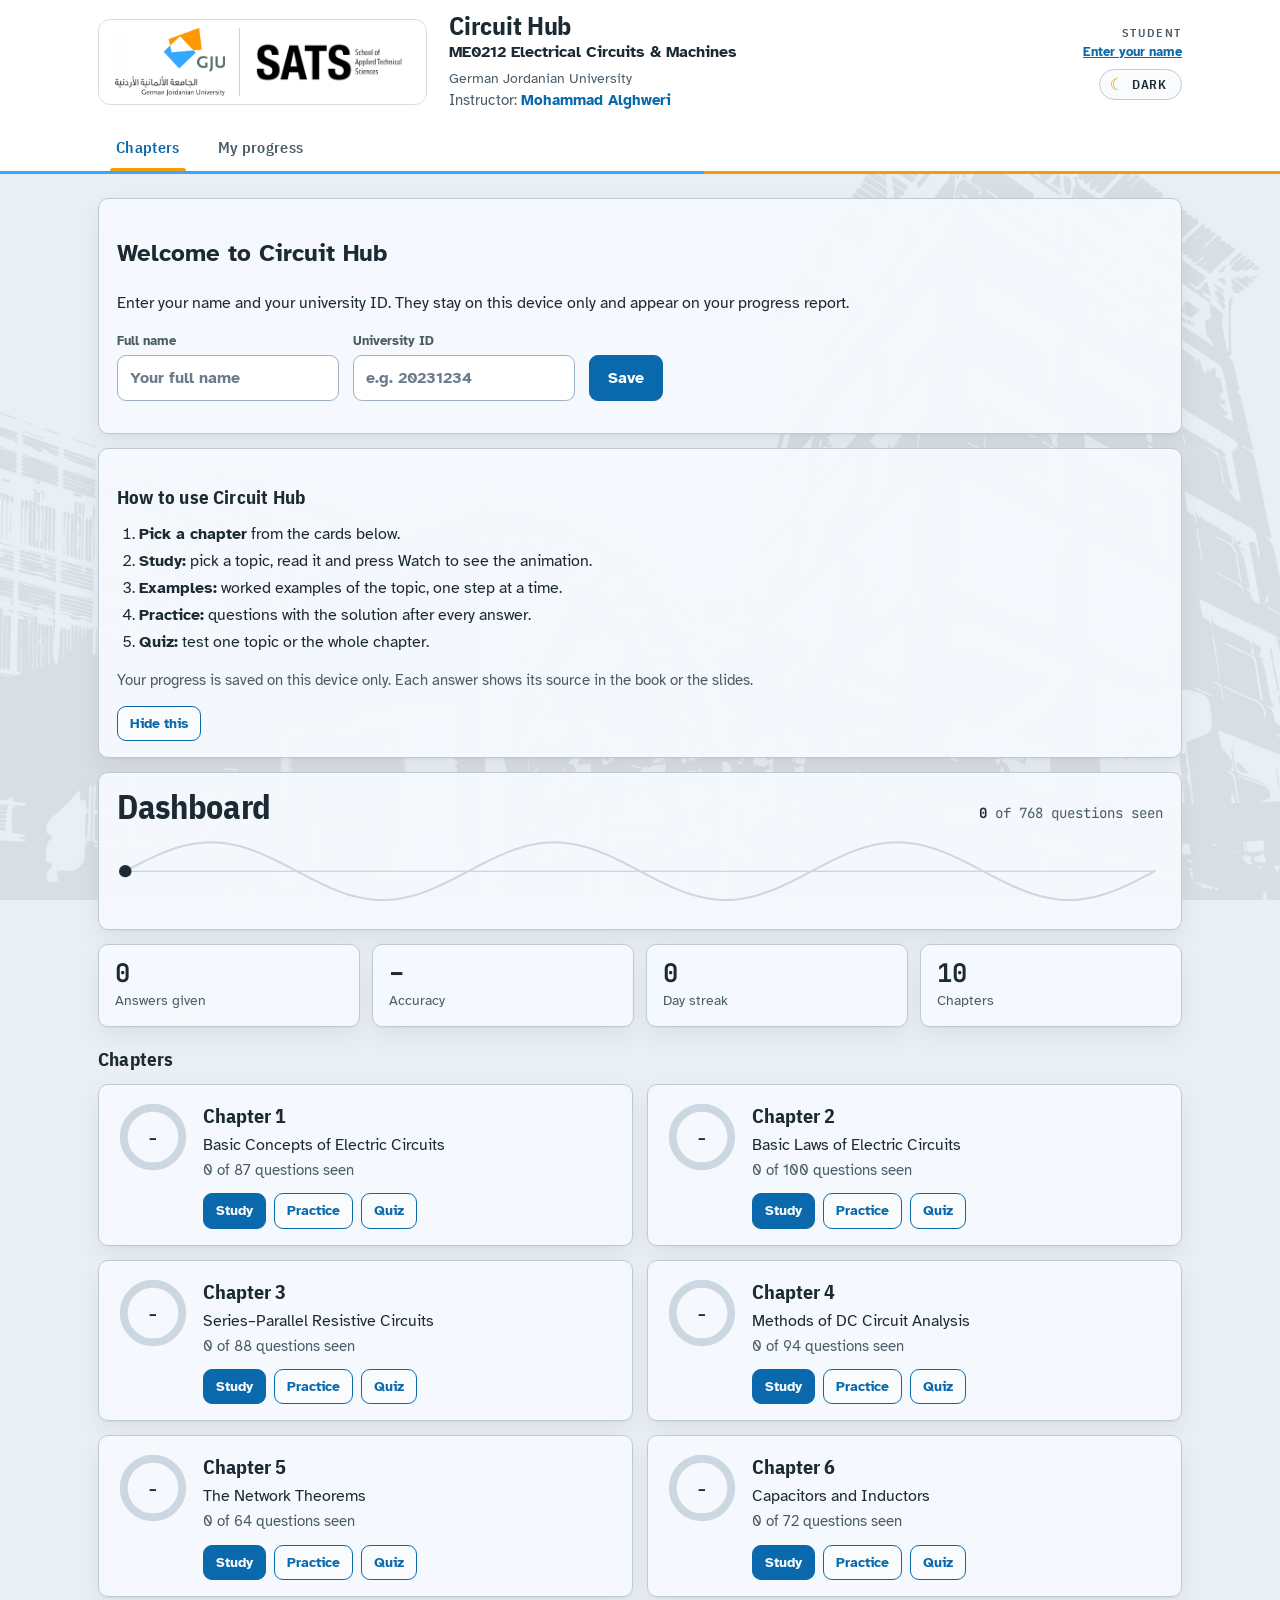
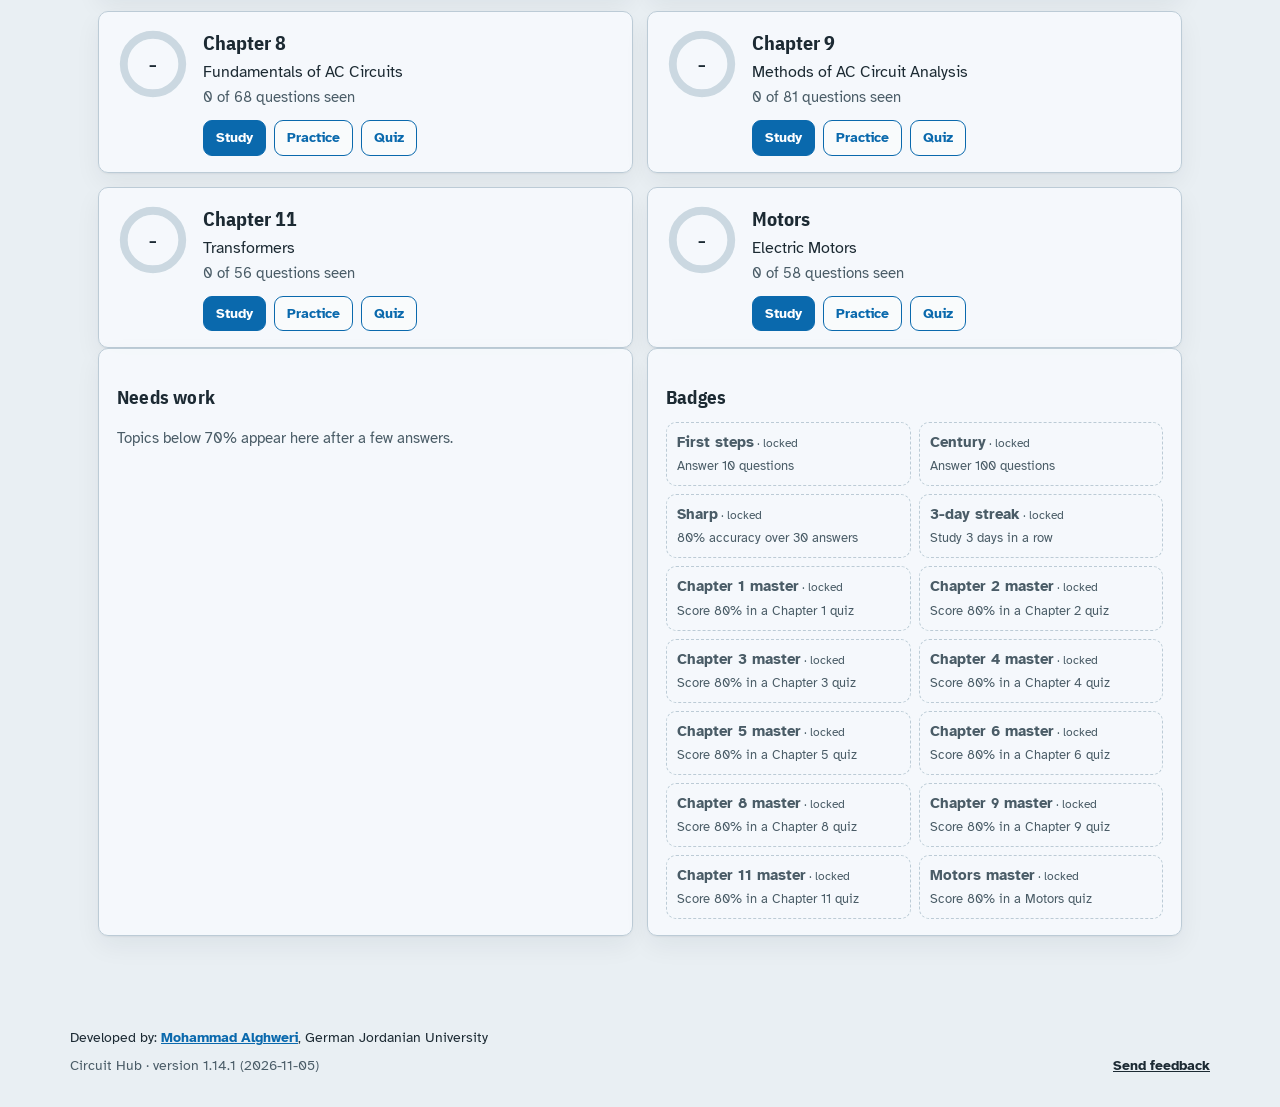
==== index.html @ 353081b1 "1.14.1: remove content that goes beyond the slides Co-Authored-By: Claude Sonnet 5.5 <noreply@anthro" ====
<!doctype html>
<html lang="en"><head><meta charset="utf-8"><meta name="viewport" content="width=device-width,initial-scale=1">
<title>Circuit Hub · ME0212 Electrical Circuits and Machines</title>
<script>try{var th=localStorage.getItem("circuithub-theme");if(th!=="dark"&&th!=="light")th=matchMedia("(prefers-color-scheme: dark)").matches?"dark":"light";document.documentElement.setAttribute("data-theme",th)}catch(e){}</script>
<style>
@font-face{font-family:"Plex Cond";font-weight:600;font-style:normal;font-display:swap;src:url([data-uri]) format("woff2")}
@font-face{font-family:"Plex Cond";font-weight:700;font-style:normal;font-display:swap;src:url([data-uri]) format("woff2")}
@font-face{font-family:"Atkinson Hyperlegible";font-weight:400;font-style:normal;font-display:swap;src:url([data-uri]) format("woff2")}
@font-face{font-family:"Atkinson Hyperlegible";font-weight:700;font-style:normal;font-display:swap;src:url([data-uri]) format("woff2")}
@font-face{font-family:"JB Mono";font-weight:400;font-style:normal;font-display:swap;src:url([data-uri]) format("woff2")}
@font-face{font-family:"JB Mono";font-weight:700;font-style:normal;font-display:swap;src:url([data-uri]) format("woff2")}

:root{--paper:#ffffff;--ink:#1c2a33;--mut:#4a5c67;--accent:#0a69ad;--accent2:#2a95e0;--on-accent:#fff;--inv:#fff;--surf:#f9fbfc;--surf2:#edf3f7;--track:#cbd8e1;--warnsoft:#fff1d6;--lh:#e9eff3;--soft:#dcedfa;--edge:#bccbd6;--amber:#f59a0a;--good:#14803c;--goodsoft:#e6f5ec;--bad:#b3261e;--badsoft:#fdecea;--panel:rgba(246,249,252,.94);--shadow:0 1px 2px rgba(12,34,56,.06),0 10px 26px rgba(12,34,56,.06);--bg:#e9eff3;color-scheme:light;
--f-disp:"Plex Cond","IBM Plex Sans Condensed","Arial Narrow",system-ui,sans-serif;--f-body:"Atkinson Hyperlegible","Segoe UI",system-ui,sans-serif;--f-mono:"JB Mono","JetBrains Mono",ui-monospace,Consolas,monospace}
*{box-sizing:border-box}html{-webkit-text-size-adjust:100%}
body{margin:0;background:var(--bg);color:var(--ink);font-family:var(--f-body);font-size:16px;line-height:1.5}
[hidden]{display:none!important}button,select,input{font:inherit;color:inherit}button{cursor:pointer}
.letterhead{position:fixed;inset:0;background:var(--lh) url("[data-uri]") center bottom/cover no-repeat;background-blend-mode:multiply;pointer-events:none;z-index:0}
.top,.main{position:relative;z-index:1}
.top{background:rgba(255,255,255,.98);border-bottom:3px solid transparent;border-image:linear-gradient(90deg,#38a9ff 0,#38a9ff 55%,#f59a0a 55%,#f59a0a 100%) 1}
.wrap{max-width:1140px;margin:0 auto;padding:0 clamp(14px,3vw,28px)}
.top .wrap{display:grid;grid-template-columns:auto 1fr auto;align-items:center;gap:6px 22px;padding-top:12px}
.brand{display:flex;align-items:center;gap:14px;background:#fff;border:1px solid #d5dee5;border-radius:12px;padding:8px 16px}.brand img{display:block;width:auto}.brand .lg-gju{height:68px}.brand .lg-sats{height:46px}.brand .lg-sep{width:1px;align-self:stretch;background:#c9d4dc}
.tb h1{margin:0;font-family:var(--f-disp);font-weight:700;font-size:1.65rem;line-height:1;letter-spacing:-.01em}
.tb p{margin:3px 0 0;font-size:.9rem;color:var(--mut)}.tb .course{color:var(--ink);font-weight:700;font-size:.98rem}.tb .uni{font-size:.88rem}.tb p b{color:var(--accent)}
.who{text-align:right;font-size:.9rem}.who b{display:block;font-family:var(--f-disp);font-weight:600;font-size:.72rem;letter-spacing:.14em;text-transform:uppercase;color:var(--mut)}
#nav{grid-column:1/-1;display:flex;gap:2px;margin-top:6px;overflow-x:auto}
.nv{position:relative;background:none;border:0;padding:11px 18px 12px;font-family:var(--f-disp);font-weight:600;font-size:1.02rem;letter-spacing:.02em;color:var(--mut);white-space:nowrap}
.nv:hover{color:var(--ink)}.nv[aria-current="true"]{color:var(--accent)}
.nv[aria-current="true"]::after{content:"";position:absolute;left:12px;right:12px;bottom:0;height:3px;border-radius:3px 3px 0 0;background:var(--amber)}
.main{padding-top:24px;padding-bottom:70px;min-width:0}
.lbl{font-family:var(--f-disp);font-weight:600;font-size:.78rem;letter-spacing:.14em;text-transform:uppercase;color:var(--mut)}
.chpills{display:flex;gap:6px;flex-wrap:wrap;margin-bottom:12px}
.chp{min-width:44px;padding:7px 14px;background:var(--panel);border:1px solid var(--edge);border-radius:8px;font-family:var(--f-disp);font-weight:700;font-size:1.05rem}
.chp:hover{border-color:var(--accent)}.chp[aria-pressed="true"]{background:var(--ink);border-color:var(--ink);color:var(--inv)}
/* signature: the signal trace */
.trace{padding:18px 22px 14px}
.trace-top{display:flex;justify-content:space-between;align-items:flex-end;gap:12px;flex-wrap:wrap}
.trace h1{margin:0;font-family:var(--f-disp);font-weight:700;font-size:2.1rem;line-height:1.05;letter-spacing:-.01em}
.trace .read{font-family:var(--f-mono);font-size:.88rem;color:var(--mut)}.trace .read b{color:var(--ink)}
.trace svg{display:block;width:100%;height:auto;margin-top:6px;overflow:visible}
.trace .base{fill:none;stroke:var(--track);stroke-width:2;stroke-linecap:round}
.trace .on{fill:none;stroke:var(--amber);stroke-width:3.2;stroke-linecap:round}
.trace .axis{stroke:var(--edge);stroke-width:1}.trace .cur{fill:var(--ink)}
.trace .reveal{transform-box:fill-box;transform-origin:0 0;animation:grow 1.1s cubic-bezier(.2,.7,.2,1) both}
.trace .cur{animation:pop .3s 1.05s both}
@keyframes grow{from{transform:scaleX(0)}}@keyframes pop{from{opacity:0}}
.hello{margin-bottom:14px}
.ph{font-family:var(--f-disp);font-weight:700;font-size:2rem;line-height:1.08;letter-spacing:-.01em;margin:0 0 14px}.sh{font-family:var(--f-disp);font-weight:700;font-size:1.2rem;letter-spacing:.01em;margin:18px 0 10px}
.card{background:var(--panel);border:1px solid var(--edge);border-radius:10px;box-shadow:var(--shadow);padding:16px 18px;margin-bottom:14px}
.mut{color:var(--mut);font-size:.92rem}.row{display:flex;gap:8px;flex-wrap:wrap;align-items:center;margin-top:12px}
.btn{padding:10px 18px;border-radius:9px;border:1px solid var(--accent);background:var(--accent);color:var(--on-accent);font-weight:700}.btn:hover{background:var(--accent2)}
.btn.ghost{background:var(--surf);color:var(--accent)}.btn.ghost:hover{background:var(--soft)}.btn.sm{padding:6px 12px;font-size:.9rem}.btn.danger{color:var(--bad);border-color:var(--bad)}.btn:disabled{opacity:.5;cursor:not-allowed}
button:focus-visible,input:focus-visible,select:focus-visible{outline:3px solid var(--accent2);outline-offset:2px}
.stats{display:grid;grid-template-columns:repeat(4,1fr);gap:12px;margin-bottom:6px}
.stat{background:var(--panel);border:1px solid var(--edge);border-radius:10px;padding:14px 16px;box-shadow:var(--shadow)}.stat b{display:block;font-family:var(--f-mono);font-weight:700;font-size:1.6rem;color:var(--ink);line-height:1.15}.stat span{color:var(--mut);font-size:.88rem}
.chgrid{display:grid;grid-template-columns:repeat(2,1fr);gap:14px}.chc{display:flex;gap:14px;align-items:flex-start;margin:0}.chc h3{margin:0;font-family:var(--f-disp);font-weight:700;font-size:1.25rem}.chc p{margin:2px 0}
.ring{width:72px;flex:none}.ring .rt{fill:none;stroke:var(--track);stroke-width:7}.ring .rf{fill:none;stroke:var(--accent);stroke-width:7;stroke-linecap:round}.ring text{font-size:13px;font-weight:700;fill:var(--ink)}

.grid2{display:grid;grid-template-columns:1fr 1fr;gap:14px}.grid2 .card{margin:0}
.wk{display:grid;grid-template-columns:1fr auto auto;gap:10px;align-items:center;padding:7px 0;border-bottom:1px solid #edf1f5}.wk .bar{grid-column:1/-1;margin:0}
.badges{display:grid;grid-template-columns:repeat(2,1fr);gap:8px}.bdg{border:1px dashed var(--edge);border-radius:10px;padding:8px 10px;color:var(--mut)}.bdg:not(.on) b::after{content:" · locked";font-weight:400;font-size:.78rem}.bdg b{display:block;font-size:.92rem}.bdg span{font-size:.8rem;color:var(--mut)}.bdg.on{opacity:1;border:1px solid var(--amber);background:var(--warnsoft)}
.hello input{padding:10px 12px;border:1px solid var(--edge);border-radius:9px;min-width:220px}
.chead{display:flex;justify-content:space-between;gap:12px;flex-wrap:wrap;align-items:flex-end;margin-bottom:6px}
.tabs{max-width:100%;display:flex;gap:4px;overflow-x:auto;border-bottom:2px solid var(--edge);margin:8px 0 14px}.tab{padding:10px 16px;border:0;background:none;font-weight:700;color:var(--mut);border-bottom:3px solid transparent;margin-bottom:-2px;white-space:nowrap}.tab[aria-selected="true"]{color:var(--accent);border-bottom-color:var(--accent)}
/* study content from the earlier version */
.lessons{display:grid;grid-template-columns:1fr 1fr;gap:14px}.lesson h2,.lesson h3{margin:0 0 6px;font-family:var(--f-disp);font-weight:700;font-size:1.2rem;color:var(--accent)}.lesson ul{margin:6px 0;padding-left:20px}.lesson li{margin:3px 0}.lesson .card,.lesson{margin:0}
.formula{display:inline-block;background:var(--soft);border:1px solid #cfe2f2;border-radius:6px;padding:1px 8px;font-family:var(--f-mono);font-size:.93rem;margin:2px 0}
.hint{color:var(--mut);font-size:.92rem;margin:0 0 10px}.picker{display:flex;gap:6px;flex-wrap:wrap;margin-bottom:14px}.pill{padding:7px 14px;background:var(--surf);border:1px solid var(--edge);border-radius:999px;font-weight:700}.pill[aria-pressed="true"]{background:var(--soft);border-color:var(--accent);color:var(--accent)}
.grid2.wide-left{grid-template-columns:360px 1fr}
.field{display:flex;align-items:center;gap:8px;margin:8px 0}.field label{width:74px;font-weight:700}.field input{width:110px;padding:8px 10px;border:1px solid var(--edge);border-radius:8px;background:var(--surf)}.field select{padding:8px 6px;border:1px solid var(--edge);border-radius:8px;background:var(--surf)}.field .unit{color:var(--mut)}
.btnrow{display:flex;gap:8px;margin-top:12px}.steps{margin-top:12px;padding:10px 14px;background:var(--surf2);border:1px solid var(--edge);border-radius:8px;font-family:var(--f-mono);font-size:.9rem;white-space:pre-wrap}.steps .ok{color:var(--good);font-weight:700}.steps .res{color:var(--accent);font-weight:700}.msg{margin-top:10px;color:var(--bad);font-weight:700}
.band-sel{display:grid;grid-template-columns:auto 1fr;gap:6px 10px;align-items:center}.band-sel select{padding:8px;border:1px solid var(--edge);border-radius:8px;background:var(--surf)}
.err-q{background:var(--badsoft);border:1px solid #f0c4c0;border-radius:8px;padding:8px 12px;margin:10px 0;font-weight:700}.tag{font-size:.74rem;font-weight:700;letter-spacing:.12em;text-transform:uppercase;color:var(--mut)}
.nav{display:flex;align-items:center;justify-content:space-between;gap:10px;margin-bottom:10px;flex-wrap:wrap}.count{color:var(--mut);font-weight:700}
.why{margin-top:10px;padding:10px 12px;background:var(--goodsoft);border-radius:8px;border:1px solid #bfe3cd}
.ordergrid{display:grid;gap:14px;grid-template-columns:1fr 1fr}.col h4{margin:0 0 8px;font-size:.78rem;letter-spacing:.1em;text-transform:uppercase;color:var(--mut)}
.stepbtn{display:block;width:100%;text-align:left;margin:6px 0;padding:10px 12px;background:var(--surf);border:1px solid var(--edge);border-radius:8px}.stepbtn:hover{border-color:var(--accent)}.stepbtn.shake{animation:sh .35s;border-color:var(--bad);background:var(--badsoft)}
@keyframes sh{25%{transform:translateX(-5px)}75%{transform:translateX(5px)}}
.done{padding:10px 12px;margin:6px 0;background:var(--goodsoft);border:1px solid #bfe3cd;border-radius:8px}.done b{color:var(--good);margin-right:6px}
.qtext{font-size:1.25rem;font-weight:700;margin:6px 0 4px}
/* practice / quiz */
.filters,.filters2{display:flex;gap:14px;flex-wrap:wrap;align-items:flex-end}.field2{display:flex;flex-direction:column;gap:4px}.field2 label{font-size:.78rem;font-weight:700;letter-spacing:.08em;text-transform:uppercase;color:var(--mut)}.field2 select{padding:9px 10px;border:1px solid var(--edge);border-radius:9px;background:var(--surf);min-width:180px}
.sesbox{margin-left:auto;text-align:center}.sesbox b{display:block;font-family:var(--f-mono);font-size:1.5rem;color:var(--ink);line-height:1}.sesbox span{font-size:.8rem;color:var(--mut)}
.qcard{padding:20px 22px}.qmeta{display:flex;gap:6px;flex-wrap:wrap;margin-bottom:8px}.chip{font-size:.74rem;font-weight:700;letter-spacing:.06em;text-transform:uppercase;background:var(--soft);color:var(--accent);padding:3px 10px;border-radius:99px}.chip.alt{background:var(--surf2);color:var(--mut);border:1px solid var(--edge)}
.qtext2{font-family:var(--f-body);font-size:1.28rem;font-weight:700;line-height:1.35;margin:4px 0 10px}
.opts{display:grid;gap:8px;margin-top:10px}.opt{text-align:left;padding:12px 14px;background:var(--surf);border:1.5px solid var(--edge);border-radius:10px}.opt:hover:not(:disabled){border-color:var(--accent);background:var(--soft)}.opt.pick{border-color:var(--accent);background:var(--soft)}.opt.right{background:var(--goodsoft);border-color:var(--good)}.opt.wrong{background:var(--badsoft);border-color:var(--bad)}
.numrow{display:flex;gap:10px;align-items:center;margin-top:10px;flex-wrap:wrap}.numrow input{padding:12px 14px;border:1.5px solid var(--edge);border-radius:10px;width:200px;font-size:1.1rem}.numrow input[aria-invalid="true"]{border-color:var(--bad)}.un{font-weight:700;font-size:1.1rem}
.fb{margin-top:14px;padding:12px 14px;border-radius:10px;border:1px solid var(--edge);background:var(--soft)}.fb.good{background:var(--goodsoft);border-color:#bfe3cd}.fb.bad{background:var(--badsoft);border-color:#f0c4c0}.sol{white-space:pre-line;margin-top:6px;font-family:var(--f-mono);font-size:.92rem}
.qzbar{display:flex;gap:14px;align-items:center;margin-bottom:10px}.qzbar .bar{flex:1;margin:0}
.res{text-align:center}.res .big{font-family:var(--f-mono);font-size:2.6rem;font-weight:700;color:var(--ink)}.rv.good{border-left:5px solid var(--good)}.rv.bad{border-left:5px solid var(--bad)}
.trow{display:grid;grid-template-columns:1.3fr .7fr 1.4fr 44px;gap:10px;align-items:center;padding:6px 0;border-bottom:1px solid #edf1f5}.trow .bar{margin:0}
.figure{width:100%;max-width:760px;margin:10px auto 0}
.ckt{display:block;width:100%;height:auto;overflow:visible}
.ckt .w{fill:none;stroke:var(--ink);stroke-width:2;stroke-linecap:round;stroke-linejoin:round}.ckt .dead{fill:none;stroke:#66788a;stroke-width:1.6;stroke-linecap:round}.ckt .dot{fill:var(--ink)}.ckt .term{fill:#fff;stroke:var(--ink);stroke-width:2}
.ckt .plate{stroke:var(--ink);stroke-linecap:butt}.ckt .plate.l{stroke-width:2.4}.ckt .plate.s{stroke-width:4.4}.ckt .meter{fill:#fff;stroke:var(--ink);stroke-width:2}.ckt .meter.dashed{stroke:#66788a;stroke-dasharray:3 3}
.ckt .ar{stroke:var(--accent);stroke-width:2;fill:none;stroke-linecap:round}.ckt .arh{fill:var(--accent)}.ckt .dash{stroke:#66788a;stroke-width:1.3;stroke-dasharray:4 3;fill:none}.ckt .ring{fill:none;stroke:var(--accent);stroke-width:1.6;stroke-dasharray:6 4}.ckt .mesh{fill:#fff;stroke:var(--accent);stroke-width:1.6}
.ckt text{font-family:inherit;font-size:12.5px;fill:var(--ink)}.ckt text.acc{fill:var(--accent);font-weight:700}.ckt text.mt{fill:var(--accent);font-weight:700;font-size:14px}.ckt text.sign{fill:#53677a;font-weight:700;font-size:11.5px}

@media(max-width:940px){.top .wrap{grid-template-columns:1fr auto}.brand{grid-column:1/-1}.tb{grid-column:1}.who{grid-column:2;grid-row:2;text-align:right}.who>b,.who>span,.who>br{display:none}.theme{margin:0 0 4px}.brand .lg-gju{height:50px}.brand .lg-sats{height:34px}.brand{padding:6px 10px;gap:10px}.tb h1{font-size:1.35rem}
 .stats{grid-template-columns:repeat(2,1fr)}.chgrid,.grid2,.lessons,.ordergrid,.grid2.wide-left{grid-template-columns:1fr}.trow{grid-template-columns:1fr 1fr 44px}.trow .bar{display:none}.trace h1{font-size:1.6rem}}
@media(prefers-reduced-motion:reduce){.stepbtn.shake,.trace .reveal,.trace .cur{animation:none}}
/* Watch tab */
.simpick{display:flex;gap:6px;flex-wrap:wrap;margin-bottom:12px}
.simdesc{margin:0 0 12px;max-width:70ch}
.simgrid{display:grid;grid-template-columns:minmax(0,1.55fr) minmax(0,1fr);gap:18px;align-items:start}
.simfig{display:flex;flex-direction:column;gap:8px;align-items:flex-start}
.simfig svg{width:100%;height:auto;background:var(--surf);border:1px solid var(--edge);border-radius:10px;display:block}
.simctl{display:flex;flex-direction:column;gap:12px}
.ctl{display:flex;flex-direction:column;gap:5px}.ctl .lbl{letter-spacing:.08em}.ctl .lbl b{font-family:var(--f-mono);color:var(--ink);letter-spacing:0;margin-left:6px;text-transform:none}
.ctl input[type=range]{width:100%;accent-color:var(--accent);height:28px}
.ctl select{padding:8px 10px;border:1px solid var(--edge);border-radius:8px;background:var(--surf)}
.seg{display:flex;border:1px solid var(--edge);border-radius:8px;overflow:hidden;background:var(--surf)}
.seg button{flex:1;border:0;background:none;padding:8px 10px;font-weight:700}.seg button[aria-pressed="true"]{background:var(--ink);color:var(--inv)}
#simout{margin-top:2px}#simout div{padding:1px 0}
.notice{margin:0;padding-left:18px}.notice li{margin:6px 0}
details.try{border-top:1px solid var(--edge);padding:8px 0}details.try:first-of-type{border-top:0}details.try summary{cursor:pointer;font-weight:700}details.try p{margin:6px 0 0;font-family:var(--f-mono);font-size:.92rem;color:var(--good)}
.simfig svg .w{fill:none;stroke:var(--ink);stroke-width:2.5;stroke-linejoin:round;stroke-linecap:round}.simfig svg .w.thick{stroke-width:5}
.simfig svg .st{font-family:var(--f-mono);font-size:12.5px;fill:var(--ink)}.simfig svg .st.mut{fill:var(--mut)}.simfig svg .st.bad{fill:var(--bad);font-weight:700}.simfig svg .st.big{font-size:17px;font-weight:700}
.simfig svg .dot{fill:var(--amber);stroke:#8a5a00;stroke-width:1}.simfig svg .dot.e{fill:#3b8de0;stroke:#08396a}.simfig svg .dot.off{fill:#c3ccd6;stroke:#7d8a98}.simfig svg .dot.d{fill:#7bc8a0;stroke:#14603a}.simfig svg .dot.g{fill:#e49aa0;stroke:#8a2b34}
.simfig svg .nd{fill:var(--ink)}.simfig svg .nd.big{fill:var(--accent)}
.simfig svg .ar{stroke:var(--amber);stroke-width:3;stroke-linecap:round}.simfig svg .ar.e{stroke:#3b8de0}.simfig svg .arh{fill:var(--amber)}.simfig svg .arh.e{fill:#3b8de0}
.simfig svg .gr{stroke:#e3eaf1;stroke-width:1}.simfig svg .axis2{stroke:var(--ink);stroke-width:1.5}.simfig svg .line{fill:none;stroke:var(--accent);stroke-width:3;stroke-linecap:round}.simfig svg .dash{stroke:var(--mut);stroke-dasharray:4 4}.simfig svg .pt{fill:var(--amber);stroke:var(--ink);stroke-width:2}
.simfig svg .wire{fill:#b9c7d6;stroke:var(--ink);stroke-width:2}.simfig svg .rbar{fill:var(--accent)}.simfig svg .rbody{fill:#e8d9b8;stroke:var(--ink);stroke-width:2}.simfig svg .dim{stroke:var(--mut);stroke-width:1.5}.simfig svg .srcc{fill:#fff;stroke:var(--ink);stroke-width:2.5}
@media(max-width:940px){.simgrid{grid-template-columns:1fr}}
.idea{background:var(--soft);border-left:4px solid var(--accent);padding:8px 12px;border-radius:0 8px 8px 0;margin:0 0 10px}
.slip{background:var(--warnsoft);border-left:4px solid var(--amber);padding:8px 12px;border-radius:0 8px 8px 0;margin:10px 0}

:root[data-theme="dark"]{--ink:#e8eef2;--mut:#a7b6c0;--accent:#52b4ff;--accent2:#8ccdff;--on-accent:#06223a;--inv:#10181e;--surf:#16212a;--surf2:#1b2833;--track:#2c3d4a;--warnsoft:#3a2f12;--lh:#f1e5d8;--soft:#17384f;--edge:#2f414e;--amber:#f6a31c;--good:#5fd18a;--goodsoft:#123424;--bad:#ff8a80;--badsoft:#3b1a1a;--panel:rgba(22,33,42,.95);--shadow:0 1px 2px rgba(0,0,0,.4);--bg:#10181e;color-scheme:dark}
:root[data-theme="dark"] .letterhead{filter:invert(1);opacity:.55}
:root[data-theme="dark"] .top{background:rgba(16,24,30,.98)}
:root[data-theme="dark"] .figure,:root[data-theme="dark"] .simfig svg{--ink:#0c2238;--mut:#42566a;--surf:#fff;--accent:#0b6bab;--good:#14803c;--bad:#b3261e;background:#f7f9fb;border-radius:10px;padding:6px}
.theme{margin-top:6px;display:inline-flex;align-items:center;gap:7px;border:1px solid var(--edge);background:var(--surf);color:var(--ink);border-radius:999px;padding:5px 14px 5px 10px;font-family:var(--f-disp);font-weight:600;font-size:.82rem;letter-spacing:.06em;text-transform:uppercase;cursor:pointer}.theme .ic{font-size:1rem;line-height:1;color:var(--amber)}
.theme:hover{border-color:var(--accent)}

.letterhead{opacity:.55}
:root[data-theme="dark"] .letterhead{opacity:.55}
/* chapters 5, 6, 8, 9 */
.ckt .wave{fill:none;stroke:var(--accent);stroke-width:2.8;stroke-linecap:round;stroke-linejoin:round}.ckt .wave2{fill:none;stroke:#c0392b;stroke-width:2.8;stroke-linecap:round;stroke-linejoin:round}
.simfig svg .line.l2{stroke:#c0392b}.simfig svg .line.l3{stroke:#14803c}.simfig svg .line.thin{stroke-width:2}
.simfig svg .ar.l2{stroke:#c0392b}.simfig svg .arh.l2{fill:#c0392b}.simfig svg .ar.l3{stroke:#14803c}.simfig svg .arh.l3{fill:#14803c}.simfig svg .ar.l4{stroke:#6a3fb0}.simfig svg .arh.l4{fill:#6a3fb0}
.simfig svg .fillA{fill:#0b6bab22;stroke:none}.simfig svg .plt{stroke:var(--ink);stroke-width:5;stroke-linecap:butt}.simfig svg .fl{stroke:#c0392b;stroke-width:1.6;fill:none}
.simfig svg .st.a{fill:var(--accent);font-weight:700}.simfig svg .st.r{fill:#c0392b;font-weight:700}.simfig svg .st.gn{fill:#14803c;font-weight:700}
.simfig svg .st.pp{fill:#6a3fb0;font-weight:700}.simfig svg .st.am{fill:#b45f00;font-weight:700}
.back{margin:0 0 14px}

.foot{display:flex;flex-wrap:wrap;gap:8px 18px;justify-content:space-between;padding:22px 0 30px;font-size:.86rem;color:var(--mut)}.foot a{color:var(--ink);font-weight:700;text-decoration:underline}
.srcl{display:flex;flex-wrap:wrap;gap:6px 16px;justify-content:space-between;align-items:center;margin:10px 0 0;font-size:.84rem;color:var(--mut)}.srcl a{color:var(--accent);font-weight:700}
.numhint{margin:6px 0 0;font-size:.84rem;color:var(--mut)}
.howto ol{margin:6px 0 8px;padding-left:22px}.howto li{margin:3px 0}
.clock{font-family:var(--f-mono);font-size:.9rem;color:var(--mut)}.clock.over{color:var(--bad);font-weight:700}
.sheet .srow{padding:10px 0;border-bottom:1px solid var(--edge)}.sheet .srow:last-child{border-bottom:0}.sheet h2{margin:0 0 6px;font-family:var(--f-disp);font-size:1.15rem;color:var(--accent)}.sheet ul{margin:6px 0;padding-left:20px}
@media print{.top,.letterhead,.foot,.back,.chead .row,#nav{display:none!important}body{background:#fff!important}.card{box-shadow:none!important;border:0!important;background:#fff!important}.sheet .srow{break-inside:avoid}.main{padding:0!important}}
@media (max-width:700px){.foot{padding-left:16px;padding-right:16px}}

.idrow{display:flex;flex-wrap:wrap;gap:10px 14px;align-items:flex-end}.idf{display:flex;flex-direction:column;gap:4px;font-size:.84rem;font-weight:700;color:var(--mut)}
.hello input,.idf input,#numIn,.numrow input{background:#fff!important;color:#0c2238!important;border:1px solid #9fb0c2;border-radius:9px;padding:10px 12px;min-width:220px;font:inherit;font-size:1rem}
.hello input::placeholder,#numIn::placeholder{color:#6b7c8d}
.who .sid{display:block;font-size:.8rem;color:var(--mut)}.linkb{background:none;border:0;padding:0;color:var(--accent);font:inherit;font-size:.82rem;font-weight:700;text-decoration:underline;cursor:pointer}
@media(max-width:940px){.who .sid{display:inline;margin-left:6px}}
.idcard{display:flex;flex-wrap:wrap;gap:10px;justify-content:space-between;align-items:center}
.steps2{margin:10px 0 2px;border:1px solid var(--edge);border-radius:10px;background:var(--surf2);padding:10px 12px}.st2h{font-family:var(--f-disp);font-weight:700;font-size:.82rem;letter-spacing:.08em;text-transform:uppercase;color:var(--mut);margin-bottom:6px}
.steps2 ol{list-style:none;margin:0;padding:0;display:grid;gap:6px}.steps2 li{display:grid;grid-template-columns:62px 1fr;gap:8px;font-family:var(--f-mono);font-size:.9rem;line-height:1.5;color:var(--ink)}.steps2 li span{font-family:var(--f-disp);font-weight:700;font-size:.78rem;color:var(--accent);padding-top:2px}
.steps2 li.last{font-weight:700}.st2a{margin-top:8px;padding-top:8px;border-top:1px dashed var(--edge);font-weight:700;color:var(--good)}
.excard h2{margin:2px 0 8px;font-family:var(--f-disp);font-size:1.3rem;color:var(--accent)}.exq{font-size:1.02rem;line-height:1.55;margin:0 0 10px}
.gf{display:grid;grid-template-columns:1fr 1fr;gap:10px;margin-top:10px}.gf div{background:var(--surf2);border:1px solid var(--edge);border-radius:10px;padding:8px 10px}.gf b{display:block;font-family:var(--f-disp);font-size:.78rem;letter-spacing:.08em;text-transform:uppercase;color:var(--mut);margin-bottom:2px}.gf span{font-family:var(--f-mono);font-size:.88rem}
.exsteps{list-style:none;margin:0 0 10px;padding:0;display:grid;gap:8px}.exsteps li{display:grid;grid-template-columns:64px 1fr;gap:8px;padding:8px 10px;border-radius:9px;background:var(--surf2);border:1px solid var(--edge);line-height:1.5;animation:stepin .25s ease-out}.exsteps li span{font-family:var(--f-disp);font-weight:700;color:var(--accent);font-size:.82rem;padding-top:2px}
@keyframes stepin{from{opacity:0;transform:translateY(4px)}to{opacity:1;transform:none}}@media (prefers-reduced-motion:reduce){.exsteps li{animation:none}}
.exans{font-size:1.02rem}.exprog{margin:8px 0 0;font-size:.82rem}.pill.gen{border-style:dashed}
@media(max-width:700px){.gf{grid-template-columns:1fr}.exsteps li{grid-template-columns:1fr}}
.exwrap{padding:0;margin-bottom:14px}.exwrap>summary{cursor:pointer;list-style:none;display:flex;flex-wrap:wrap;gap:4px 14px;align-items:baseline;padding:14px 18px;font-family:var(--f-disp);font-size:1.15rem;font-weight:700;color:var(--ink)}.exwrap>summary::-webkit-details-marker{display:none}.exwrap>summary::before{content:"▸";color:var(--accent);margin-right:2px}.exwrap[open]>summary::before{content:"▾"}.exwrap>summary b{font-family:var(--f-body);font-size:.86rem;font-weight:400;color:var(--mut)}
#exbox{padding:0 16px 16px}#exbox .card{box-shadow:none}.exnote{margin:4px 0 14px}
.btnrow{flex-wrap:wrap}.btnrow .btn{white-space:nowrap}
.fr{display:inline-flex;flex-direction:column;vertical-align:middle;text-align:center;margin:0 .2em;line-height:1.2}
.fr>span:first-child{border-bottom:1.5px solid currentColor;padding:0 .3em .05em}
.fr>span:last-child{padding:.05em .3em 0}
.tabs.main .tab{font-weight:600}
.tabs.sub{margin:6px 0 10px}
.picker.topics{margin:10px 0}
.pcount{margin:0}
.formula{font-size:1.08em}
.fl{display:flex;flex-wrap:wrap;gap:8px 14px;margin:8px 0}
.tabs.main{margin-bottom:6px}
.lessons .lesson{max-width:980px}
.wpanel{margin-top:12px}
.wpanel:empty{display:none}
.lessons{display:flex;flex-direction:column;gap:16px}
.calcwrap{margin-top:16px}
.calcwrap summary{display:flex;justify-content:space-between;cursor:pointer;font-weight:700}
.tab[aria-selected="true"]{color:#084a78}
.tb .inst{margin:0;font-size:.95rem}
#fxwin{display:none;position:fixed;right:16px;bottom:16px;width:368px;max-width:calc(100vw - 16px);max-height:calc(100vh - 16px);overflow:auto;z-index:60;background:linear-gradient(160deg,#3b4046 0%,#2a2e33 55%,#24282c 100%);color:#e8eef2;border-radius:22px 22px 30px 30px;box-shadow:0 18px 50px rgba(0,0,0,.45),inset 0 1px 0 rgba(255,255,255,.12),inset 0 -3px 0 rgba(0,0,0,.35);padding:10px 12px 12px;outline:none;font-size:13px;border:1px solid #14171a}
#fxwin .fxh{display:flex;align-items:center;gap:8px;cursor:move;padding:2px 2px 8px;touch-action:none}
#fxwin .fxh b{font-size:11px;letter-spacing:.12em;text-transform:uppercase;color:#cfd6dc;white-space:nowrap}
#fxwin .fxsolar{width:54px;height:16px;border-radius:3px;background:repeating-linear-gradient(90deg,#3a2e22 0 12px,#2a2118 12px 13px);border:1px solid #14100b;box-shadow:inset 0 1px 0 rgba(255,255,255,.12)}
#fxwin .fxmod{opacity:.55;font-size:10px;flex:1;text-align:right;font-style:italic}
#fxwin .fxx{background:#41484f;color:#fff;border:0;border-radius:6px;width:26px;height:26px;font-size:17px;cursor:pointer;line-height:1}
#fxwin .fxbezel{background:#101214;border-radius:10px 10px 12px 12px;padding:7px;box-shadow:inset 0 2px 6px rgba(0,0,0,.8),0 1px 0 rgba(255,255,255,.1)}
#fxwin .fxlcdw{background:linear-gradient(180deg,#cfdcc7,#bccbb3);color:#0f1d0e;border-radius:5px;padding:3px 8px 6px;min-height:118px;box-shadow:inset 0 1px 4px rgba(0,0,0,.35)}
#fxwin .fxst{display:flex;gap:4px;min-height:15px;border-bottom:1px solid #0f1d0e33;margin-bottom:2px}
#fxwin .fxst i{font-style:normal;font-size:9px;font-weight:700;background:#0f1d0e;color:#cfdcc7;padding:0 4px;border-radius:2px;letter-spacing:.04em}
#fxwin .fxlcd{font-family:ui-monospace,Menlo,Consolas,monospace;font-size:15px}
#fxwin .fxe{min-height:24px;word-break:break-all}
#fxwin .fxcur{display:inline-block;width:1px;height:1em;background:#0f1d0e;vertical-align:text-bottom;animation:fxb 1s steps(2) infinite}
@keyframes fxb{50%{opacity:0}}
@media (prefers-reduced-motion:reduce){#fxwin .fxcur{animation:none}}
#fxwin .fxr{text-align:right;font-size:19px;min-height:28px}
#fxwin .fxr.err{color:#7a1010}
#fxwin .fxr.big{font-size:20px;text-align:left}
#fxwin .fxt{font-size:11px;opacity:.75}
#fxwin .fxi{padding:1px 4px;font-size:13px}
#fxwin .fxi{cursor:pointer;border-radius:2px;white-space:nowrap;overflow:hidden;text-overflow:ellipsis}#fxwin .fxi.sel{background:#0f1d0e;color:#e4f0dc;font-weight:700;box-shadow:inset 3px 0 0 #f2c94c}
#fxwin .fxg{border-collapse:collapse;width:100%}
#fxwin .fxg td{border:1px solid #0f1d0e55;padding:1px 4px;font-size:13px}
#fxwin .fxg td.on,#fxwin .fxg tr.rowon td{background:#0f1d0e;color:#cfdcc7}
#fxwin .fxg small{opacity:.6}
#fxwin .fxkeys{margin-top:10px}
#fxwin .fxtop{display:grid;grid-template-columns:repeat(6,1fr);grid-template-areas:"sh al pu pu mn on" "op ca pl pr in iv" "op ca pd pd in iv";gap:6px;margin-bottom:6px}
#fxwin .fxtop .fxk.pad{min-height:26px;border-radius:50%;background:#1b1e21;box-shadow:inset 0 1px 0 rgba(255,255,255,.14),0 2px 0 #0c0d0f;font-size:11px;padding:2px}
#fxwin .fxtop .fxk[data-k=up]{border-radius:16px 16px 4px 4px}#fxwin .fxtop .fxk[data-k=down]{border-radius:4px 4px 16px 16px}
#fxwin .fxtop .fxk[data-k=left]{grid-row:2}#fxwin .fxtop .fxk[data-k=right]{grid-row:2}
#fxwin .fxtop .fxk[data-k=op],#fxwin .fxtop .fxk[data-k=ca],#fxwin .fxtop .fxk[data-k=in],#fxwin .fxtop .fxk[data-k=iv]{min-height:0}
#fxwin .fxrow{display:grid;gap:6px;margin-bottom:6px}
#fxwin .fxrow.n6{grid-template-columns:repeat(6,1fr)}
#fxwin .fxrow.n5{grid-template-columns:repeat(5,1fr)}
#fxwin .fxgap{height:8px}
#fxwin .fxk{position:relative;display:flex;flex-direction:column;align-items:center;justify-content:flex-end;min-height:36px;background:linear-gradient(180deg,#464c53,#33383d);color:#fff;border:0;border-radius:7px;padding:13px 1px 3px;cursor:pointer;font-size:12px;box-shadow:inset 0 1px 0 rgba(255,255,255,.18),0 2px 0 #0c0d0f;transition:transform .05s}
#fxwin .fxk:active{transform:translateY(1px);box-shadow:inset 0 1px 0 rgba(255,255,255,.1),0 1px 0 #0c0d0f}
#fxwin .fxrow.n5 .fxk{min-height:40px;font-size:16px;font-weight:700}
#fxwin .fxk.num{background:linear-gradient(180deg,#f3f4f5,#d6d9dc);color:#15181b}
#fxwin .fxk.num .fs{color:#9a6a00}#fxwin .fxk.num .fa{color:#b3261e}
#fxwin .fxk.num[data-k=mul],#fxwin .fxk.num[data-k=div],#fxwin .fxk.num[data-k=add],#fxwin .fxk.num[data-k=sub],#fxwin .fxk.num[data-k=exp],#fxwin .fxk.num[data-k=ans]{background:linear-gradient(180deg,#e3e6e9,#c4c8cc)}
#fxwin .fxk.mod{background:linear-gradient(180deg,#e7bf44,#c9a227);color:#1a1a1a;font-weight:700;font-size:11px}
#fxwin .fxk.alp{background:linear-gradient(180deg,#d9524a,#b3302a);color:#fff;font-weight:700;font-size:11px}
#fxwin .fxk.del{background:linear-gradient(180deg,#1f6fa5,#175682);color:#fff}
#fxwin .fxk.on{background:linear-gradient(180deg,#464c53,#33383d)}
#fxwin .fxk.eq{background:linear-gradient(180deg,#26292d,#15171a);color:#fff;font-size:20px}
#fxwin .fxk.fn{font-size:11.5px}
#fxwin .fxk.on:not(.num),#fxwin .fxk[aria-pressed]{outline:0}
#fxwin .fxk.mod.on,#fxwin .fxk.alp.on,#fxwin .fxk.fn.on{outline:2px solid #fff;outline-offset:-2px}
#fxwin .fxk.dis{opacity:.4;cursor:not-allowed}
#fxwin .fxk:focus-visible{outline:2px solid #fff;outline-offset:1px}
#fxwin .fs,#fxwin .fa{position:absolute;top:2px;font-size:9px;line-height:1;font-weight:700}
#fxwin .fs{left:4px;color:#f2c94c}
#fxwin .fa{right:4px;color:#ff8f86}
#fxwin .fs.dis{opacity:.4}
#fxwin.shifted .fs{font-size:10px;text-shadow:0 0 6px #f2c94c88}
#fxwin.alphaed .fa{font-size:10px;text-shadow:0 0 6px #ff8f8688}
#fxwin .fxnote{font-size:10px;opacity:.6;margin:6px 2px 0}
@media (max-width:480px){#fxwin{left:8px!important;right:8px!important;width:auto}}

.topicbar{display:flex;gap:6px;flex-wrap:wrap;margin:0 0 14px}.topicbar .pill{font-size:.86rem;padding:6px 12px}
.topicfoot{display:flex;justify-content:space-between;align-items:center;gap:12px;margin:18px 0 6px;flex-wrap:wrap}.topicfoot>div{min-width:140px}.topicfoot>div:last-child{text-align:right}

.foot .dev{flex:1 1 100%;color:var(--ink)}.foot .devlink{color:var(--accent);font-weight:700}
.foot .ver{color:var(--mut)}

</style></head><body>
<div class="letterhead" aria-hidden="true"></div>
<header class="top"><div class="wrap">
  <div class="brand"><img class="lg-gju" alt="German Jordanian University" src="[data-uri]"><span class="lg-sep" aria-hidden="true"></span><img class="lg-sats" alt="School of Applied Technical Sciences" src="[data-uri]"></div>
  <div class="tb"><h1>Circuit Hub</h1><p class="course">ME0212 Electrical Circuits &amp; Machines</p><p class="uni">German Jordanian University</p><p class="inst">Instructor: <b>Mohammad Alghweri</b></p></div>
  <div class="who"><b>Student</b><span id="who"></span><br><button type="button" class="theme" id="themeBtn" aria-pressed="false" aria-label="Switch between light and dark theme"><span class="ic" aria-hidden="true"></span><span class="tl">Dark</span></button></div>
  <nav id="nav" aria-label="Main"></nav>
</div></header>
<main class="main wrap" id="page" aria-live="polite"></main>
<footer class="foot wrap"><span class="dev">Developed by: <a class="devlink" href="https://malghweri.site/" target="_blank" rel="noopener">Mohammad Alghweri</a>, German Jordanian University</span><span class="ver">Circuit Hub · version 1.14.1 (2026-11-05)</span><a id="fbLink" href="#">Send feedback</a></footer>
<script>
(function(){
  // ---------- tiny schematic library: draws every circuit as inline SVG ----------
  var XL = 82, XR = 300, YT = 38, YB = 128, YM = 83;

  function esc(s){ return String(s).replace(/&/g, "&amp;").replace(/</g, "&lt;"); }
  function lab(s){
    s = esc(s);
    var n = 0;
    s = s.replace(/_\{([^}]*)\}|_([A-Za-z]+|\d+)/g, function(m, a, b){
      n++;
      return '<tspan dy="3" font-size="9.5">' + (a || b) + '</tspan><tspan dy="-3">';
    });
    for (var i = 0; i < n; i++) s += "</tspan>";
    return s;
  }
  function rnd(n){ return Math.round(n * 10) / 10; }
  function pt(p){ return rnd(p[0]) + "," + rnd(p[1]); }

  var P = {};
  P.w = function(pts){ return '<polyline class="w" points="' + pts.map(pt).join(" ") + '"/>'; };
  P.dot = function(x, y){ return '<circle class="dot" cx="' + x + '" cy="' + y + '" r="3.3"/>'; };
  P.term = function(x, y){ return '<circle class="term" cx="' + x + '" cy="' + y + '" r="3.6"/>'; };
  P.t = function(x, y, s, anchor, cls){
    var lines = String(s).split("|");
    var out = '<text x="' + rnd(x) + '" y="' + rnd(y) + '" text-anchor="' + (anchor || "middle") + '"' + (cls ? ' class="' + cls + '"' : "") + ">";
    lines.forEach(function(l, i){
      out += '<tspan x="' + rnd(x) + '"' + (i ? ' dy="14"' : "") + ">" + lab(l) + "</tspan>";
    });
    return out + "</text>";
  };
  // label next to a centre point; side is where the label sits
  P.at = function(cx, cy, text, side, off, cls){
    off = off == null ? 14 : off;
    if (side === "t") return P.t(cx, cy - off, text, "middle", cls);
    if (side === "b") return P.t(cx, cy + off + 8, text, "middle", cls);
    if (side === "l") return P.t(cx - off, cy + 4, text, "end", cls);
    return P.t(cx + off, cy + 4, text, "start", cls);
  };
  P.head = function(x, y, ux, uy, s, cls){
    var nx = -uy, ny = ux;
    var b = [x - ux * s, y - uy * s];
    return '<polygon class="' + (cls || "arh") + '" points="' + pt([x, y]) + " " + pt([b[0] + nx * s * 0.5, b[1] + ny * s * 0.5]) + " " + pt([b[0] - nx * s * 0.5, b[1] - ny * s * 0.5]) + '"/>';
  };
  P.arr = function(x1, y1, x2, y2, label, lx, ly, anchor){
    var dx = x2 - x1, dy = y2 - y1, L = Math.sqrt(dx * dx + dy * dy), ux = dx / L, uy = dy / L;
    var s = '<line class="ar" x1="' + x1 + '" y1="' + y1 + '" x2="' + rnd(x2 - ux * 6) + '" y2="' + rnd(y2 - uy * 6) + '"/>' + P.head(x2, y2, ux, uy, 8);
    if (label) s += P.t(lx, ly, label, anchor || "middle", "acc");
    return s;
  };
  // resistor between two points; side = side of the label
  P.r = function(x1, y1, x2, y2, label, side, o){
    o = o || {};
    var dx = x2 - x1, dy = y2 - y1, L = Math.sqrt(dx * dx + dy * dy), ux = dx / L, uy = dy / L, nx = -uy, ny = ux;
    var B = o.body || 30, s = (L - B) / 2, a = 4.5, seq = [0, 1, -1, 1, -1, 1, 0];
    var pts = [[x1, y1]];
    for (var i = 0; i <= 6; i++){
      var d = s + B * i / 6;
      pts.push([x1 + ux * d + nx * seq[i] * a, y1 + uy * d + ny * seq[i] * a]);
    }
    pts.push([x2, y2]);
    var out = P.w(pts);
    var mx = (x1 + x2) / 2, my = (y1 + y2) / 2;
    if (label) out += P.at(mx, my, label, side || "t", o.off == null ? 12 : o.off);
    if (o.pm){
      var opp = { t: [0, 15], b: [0, -11], l: [14, 0], r: [-14, 0] }[side || "t"];
      out += P.t(x1 + ux * 4 + opp[0], y1 + uy * 4 + opp[1] + 4, "+", "middle", "sign");
      out += P.t(x2 - ux * 4 + opp[0], y2 - uy * 4 + opp[1] + 4, "−", "middle", "sign");
    }
    return out;
  };
  // battery: plus = absolute direction of the + terminal (u d l r); leads end 10 px from centre
  P.bat = function(x, y, plus, label, side, o){
    o = o || {};
    var d = { u: [0, -1], d: [0, 1], l: [-1, 0], r: [1, 0] }[plus], n = [-d[1], d[0]];
    function q(a, b){ return [x + d[0] * a + n[0] * b, y + d[1] * a + n[1] * b]; }
    function ln(p1, p2, cls){ return '<line class="' + cls + '" x1="' + rnd(p1[0]) + '" y1="' + rnd(p1[1]) + '" x2="' + rnd(p2[0]) + '" y2="' + rnd(p2[1]) + '"/>'; }
    var out = ln(q(3, -11), q(3, 11), "plate l") + ln(q(-3, -6), q(-3, 6), "plate s") + ln(q(10, 0), q(3, 0), "w") + ln(q(-3, 0), q(-10, 0), "w");
    side = side || "l";
    var opp = { t: [0, 15], b: [0, -11], l: [14, 0], r: [-14, 0] }[side];
    if (!o.nosign){
      out += P.t(x + d[0] * 11 + opp[0], y + d[1] * 11 + opp[1] + 4, "+", "middle", "sign");
      out += P.t(x - d[0] * 11 + opp[0], y - d[1] * 11 + opp[1] + 4, "−", "middle", "sign");
    }
    if (label) out += P.at(x, y, label, side, o.off == null ? 17 : o.off);
    return out;
  };
  P.isrc = function(x, y, dir, label, side){
    var d = { u: [0, -1], d: [0, 1], l: [-1, 0], r: [1, 0] }[dir];
    var out = '<circle class="meter" cx="' + x + '" cy="' + y + '" r="12"/>';
    out += '<line class="ar" x1="' + rnd(x - d[0] * 7) + '" y1="' + rnd(y - d[1] * 7) + '" x2="' + rnd(x + d[0] * 3) + '" y2="' + rnd(y + d[1] * 3) + '"/>';
    out += P.head(x + d[0] * 8, y + d[1] * 8, d[0], d[1], 7);
    if (label) out += P.at(x, y, label, side || "l", 17);
    return out;
  };
  P.m = function(x, y, ch){
    return '<circle class="meter" cx="' + x + '" cy="' + y + '" r="11"/><text class="mt" x="' + x + '" y="' + (y + 5) + '" text-anchor="middle">' + esc(ch) + "</text>";
  };
  P.lamp = function(x, y, dash){
    var c = dash ? "dead" : "w";
    return '<circle class="meter' + (dash ? " dashed" : "") + '" cx="' + x + '" cy="' + y + '" r="12"/><line class="' + c + '" x1="' + rnd(x - 8.5) + '" y1="' + rnd(y - 8.5) + '" x2="' + rnd(x + 8.5) + '" y2="' + rnd(y + 8.5) + '"/><line class="' + c + '" x1="' + rnd(x - 8.5) + '" y1="' + rnd(y + 8.5) + '" x2="' + rnd(x + 8.5) + '" y2="' + rnd(y - 8.5) + '"/>';
  };
  P.gnd = function(x, y){
    return P.w([[x, y], [x, y + 7]]) + P.w([[x - 9, y + 7], [x + 9, y + 7]]) + P.w([[x - 5.5, y + 11.5], [x + 5.5, y + 11.5]]) + P.w([[x - 2, y + 16], [x + 2, y + 16]]);
  };
  // dashed ring (supernode)
  P.ring = function(x, y, w, h){ return '<rect class="ring" x="' + x + '" y="' + y + '" width="' + w + '" height="' + h + '" rx="14"/>'; };
  // circled number (mesh index)
  P.circ = function(x, y, n){ return '<circle class="mesh" cx="' + x + '" cy="' + y + '" r="9"/><text class="acc" x="' + x + '" y="' + (y + 4.5) + '" text-anchor="middle">' + n + "</text>"; };
  // open switch drawn between (x1,y) and (x2,y)
  P.sw = function(x1, x2, y){
    return P.dot(x1, y) + P.dot(x2, y) + '<line class="w" x1="' + x1 + '" y1="' + y + '" x2="' + (x2 - 8) + '" y2="' + (y - 16) + '"/>';
  };

  // capacitor (two plates), inductor (coil), AC source (sine in a circle); ux,uy = direction of the wire
  P.cap = function(x, y, ux, uy){
    var nx = -uy, ny = ux, a = 12;
    function ln(p, q, c){ return '<line class="' + c + '" x1="' + rnd(p[0]) + '" y1="' + rnd(p[1]) + '" x2="' + rnd(q[0]) + '" y2="' + rnd(q[1]) + '"/>'; }
    return ln([x - ux * 10, y - uy * 10], [x - ux * 3.5, y - uy * 3.5], "w") + ln([x + ux * 3.5, y + uy * 3.5], [x + ux * 10, y + uy * 10], "w") +
      ln([x - ux * 3.5 + nx * a, y - uy * 3.5 + ny * a], [x - ux * 3.5 - nx * a, y - uy * 3.5 - ny * a], "plate l") + ln([x + ux * 3.5 + nx * a, y + uy * 3.5 + ny * a], [x + ux * 3.5 - nx * a, y + uy * 3.5 - ny * a], "plate l");
  };
  P.ind = function(x, y, ux, uy){
    var nx = -uy, ny = ux, n = 4, step = 10, st = -n * step / 2, d = "M" + rnd(x + ux * (st - 10)) + " " + rnd(y + uy * (st - 10)) + " L" + rnd(x + ux * st) + " " + rnd(y + uy * st);
    for (var k = 0; k < n; k++){
      var a = st + k * step, b = a + step, cxp = x + ux * (a + b) / 2 - nx * 13, cyp = y + uy * (a + b) / 2 - ny * 13;
      d += " Q" + rnd(cxp) + " " + rnd(cyp) + " " + rnd(x + ux * b) + " " + rnd(y + uy * b);
    }
    d += " L" + rnd(x + ux * (st + n * step + 10)) + " " + rnd(y + uy * (st + n * step + 10));
    return '<path class="w" d="' + d + '"/>';
  };
  P.acs = function(x, y, ux, uy){
    var d = "M" + (x - 8) + " " + y + " q4 -9 8 0 t8 0";
    return '<circle class="meter" cx="' + x + '" cy="' + y + '" r="14"/><path class="w" d="' + d + '" transform="translate(-0 0)"/>' + '<line class="w" x1="' + rnd(x - ux * 14) + '" y1="' + rnd(y - uy * 14) + '" x2="' + rnd(x - ux * 22) + '" y2="' + rnd(y - uy * 22) + '"/>';
  };
  var EXTRA_HALF = { cap: 10, ind: 30, acs: 14 };
  var HALF = { r: 20, m: 11, lamp: 12, bat: 10, isrc: 12, sw: 35, cap: 10, ind: 30, acs: 14 };
  var DRAW = {
    r: function(it, cx, cy, ux, uy){
      var h = (it.len || 40) / 2;
      return P.r(cx - ux * h, cy - uy * h, cx + ux * h, cy + uy * h, it.lab, it.side, it);
    },
    m: function(it, cx, cy){ return P.m(cx, cy, it.ch) + (it.lab ? P.at(cx, cy, it.lab, it.side || "t", 16) : ""); },
    lamp: function(it, cx, cy){ return P.lamp(cx, cy, it.dash) + (it.lab ? P.at(cx, cy, it.lab, it.side || "r", 17) : ""); },
    bat: function(it, cx, cy){ return P.bat(cx, cy, it.plus, it.lab, it.side, it); },
    isrc: function(it, cx, cy){ return P.isrc(cx, cy, it.dir, it.lab, it.side); },
    sw: function(it, cx, cy, ux, uy){ return P.sw(cx - 35, cx + 35, cy); },
    cap: function(it, cx, cy, ux, uy){ return P.cap(cx, cy, ux, uy) + (it.lab ? P.at(cx, cy, it.lab, it.side || "t", 18) : ""); },
    ind: function(it, cx, cy, ux, uy){ return P.ind(cx, cy, ux, uy) + (it.lab ? P.at(cx, cy, it.lab, it.side || "t", 22) : ""); },
    acs: function(it, cx, cy, ux, uy){ return P.acs(cx, cy, ux, uy).replace(/<line[^>]*\/>$/, "") + (it.lab ? P.at(cx, cy, it.lab, it.side || "l", 22) : ""); }
  };
  // a straight wire from (x1,y1) to (x2,y2) carrying items; p = distance of an item's centre from the start
  function run(x1, y1, x2, y2, items){
    var dx = x2 - x1, dy = y2 - y1, L = Math.sqrt(dx * dx + dy * dy), ux = dx / L, uy = dy / L;
    var its = (items || []).slice().sort(function(a, b){ return a.p - b.p; });
    var out = "", cur = 0;
    its.forEach(function(it){
      var h = it.h || (it.t === "r" ? (it.len || 40) / 2 : HALF[it.t]);
      var s = it.p - h, e = it.p + h;
      if (s > cur) out += P.w([[x1 + ux * cur, y1 + uy * cur], [x1 + ux * s, y1 + uy * s]]);
      cur = e;
      out += DRAW[it.t](it, x1 + ux * it.p, y1 + uy * it.p, ux, uy);
    });
    if (cur < L) out += P.w([[x1 + ux * cur, y1 + uy * cur], [x2, y2]]);
    return out;
  }
  // items carry c = absolute coordinate along the wire they sit on
  function conv(items, f){
    return (items || []).map(function(it){
      var o = {};
      for (var k in it) o[k] = it[k];
      if (o.c != null) o.p = f(o.c);
      return o;
    });
  }
  function vrun(x, yt, yb, items){ return run(x, yt, x, yb, conv(items, function(c){ return c - yt; })); }
  function hrun(y, xa, xb, items){
    var sg = xb >= xa ? 1 : -1;
    return run(xa, y, xb, y, conv(items, function(c){ return sg * (c - xa); }));
  }
  // rectangular loop; s = { l, t, r, b } item lists
  function rect(xl, xr, yt, yb, s){
    s = s || {};
    return vrun(xl, yt, yb, s.l) + hrun(yt, xl, xr, s.t) + vrun(xr, yt, yb, s.r) + hrun(yb, xr, xl, s.b);
  }
  function dots(list){ return list.map(function(p){ return P.dot(p[0], p[1]); }).join(""); }
  // straight wire with an accent arrowhead part-way along (current direction)
  function edge(x1, y1, x2, y2, frac){
    var dx = x2 - x1, dy = y2 - y1, L = Math.sqrt(dx * dx + dy * dy), ux = dx / L, uy = dy / L;
    return P.w([[x1, y1], [x2, y2]]) + P.head(x1 + dx * frac + ux * 5, y1 + dy * frac + uy * 5, ux, uy, 9);
  }

  function svg(inner){
    return '<svg class="ckt" viewBox="0 0 360 160" role="img" aria-label="Circuit diagram" xmlns="http://www.w3.org/2000/svg">' + inner + "</svg>";
  }

  // Each chapter bank is built from that chapter's slides: worked examples, NOW YOU TRY items
  // and homework. Every value below comes from those slides. One question, one unknown.
  // fig() draws the circuit. The answer is the law and the result.
  function B(lab, plus, side){ return { t: "bat", c: YM, plus: plus || "u", lab: lab, side: side || "l" }; }

  var CHAPTERS = {
    "1": {
      title: "Basic Concepts of Electric Circuits",
      questions: [
        { tag: "Concept",
          q: "The lamp stays dark. Why?",
          a: "The switch is open, so the loop is not closed.\nAn open loop stops the current.",
          fig: function(){
            return svg(rect(XL, XR, YT, YB, {
              l: [B("E")],
              t: [{ t: "sw", c: 190 }],
              r: [{ t: "lamp", c: YM }]
            }));
          } },
        { tag: "Concept",
          q: "Is the ammeter connected correctly to measure the current through R?",
          a: "No. It is in parallel with R.\nAn ammeter goes in SERIES.",
          fig: function(){
            return svg(rect(XL, XR, YT, YB, {
              l: [B("E = 12 V")],
              r: [{ t: "r", c: YM, lab: "R = 6 Ω", side: "l" }]
            }) + vrun(215, YT, YB, [{ t: "m", c: YM, ch: "A" }]) + dots([[215, YT], [215, YB]]));
          } },
        { tag: "Concept",
          q: "Which way does conventional current flow, clockwise or counterclockwise?",
          a: "From the + terminal, through the lamp, back to the − terminal.\nHere it is clockwise.",
          fig: function(){
            return svg(rect(XL, XR, YT, YB, {
              l: [B(null)],
              r: [{ t: "lamp", c: YM }]
            }));
          } },
        { tag: "Calculation",
          q: "100 C passes through the ammeter in 50 s. Find I.",
          a: "I = Q / t = 100 C / 50 s = 2 A",
          fig: function(){
            return svg(rect(XL, XR, YT, YB, {
              l: [B("E")],
              t: [{ t: "m", c: 190, ch: "A", lab: "I = ?", side: "t" }],
              r: [{ t: "r", c: YM, lab: "R", side: "l" }]
            }) + P.t(190, 104, "100 C in 50 s"));
          } },
        { tag: "Calculation",
          q: "24 J of work moves 4 C through the lamp. Find the voltage.",
          a: "V = W / Q = 24 J / 4 C = 6 V",
          fig: function(){
            return svg(rect(XL, XR, YT, YB, {
              l: [B("E")],
              r: [{ t: "lamp", c: YM }]
            }) + vrun(230, YT, YB, [{ t: "m", c: YM, ch: "V", lab: "V = ?", side: "r" }]) + dots([[230, YT], [230, YB]]) + P.t(150, 79, "24 J moves|4 C"));
          } },
        { tag: "Calculation",
          q: "E = 2.5 V and R = 125 Ω. Find I.",
          a: "I = E / R = 2.5 V / 125 Ω = 0.02 A",
          fig: function(){
            return svg(rect(XL, XR, YT, YB, {
              l: [B("E = 2.5 V")],
              r: [{ t: "r", c: YM, lab: "R = 125 Ω", side: "l" }],
              b: [{ t: "m", c: 215, ch: "A", lab: "I = ?", side: "b" }]
            }));
          } },
        { tag: "Calculation",
          q: "A 9 V source drives 0.3 A. Find R.",
          a: "R = V / I = 9 V / 0.3 A = 30 Ω",
          fig: function(){
            return svg(rect(XL, XR, YT, YB, {
              l: [B("E = 9 V")],
              t: [{ t: "m", c: 190, ch: "A", lab: "0.3 A", side: "t" }],
              r: [{ t: "r", c: YM, lab: "R = ?", side: "l" }]
            }));
          } },
        { tag: "Calculation",
          q: "The 47 Ω resistor carries 0.1 A. Find the voltmeter reading.",
          a: "V = I R = 0.1 A × 47 Ω = 4.7 V",
          fig: function(){
            return svg(rect(XL, XR, YT, YB, {
              l: [B("E")],
              r: [{ t: "r", c: YM, lab: "R = 47 Ω", side: "l" }],
              b: [{ t: "m", c: 215, ch: "A", lab: "0.1 A", side: "b" }]
            }) + vrun(185, YT, YB, [{ t: "m", c: YM, ch: "V", lab: "V = ?", side: "l" }]) + dots([[185, YT], [185, YB]]));
          } },
        { tag: "Calculation",
          q: "Red, red, orange, gold. Find the resistance and tolerance.",
          a: "2, 2, then 3 zeros: 22 000 Ω = 22 kΩ.\nGold = ± 5%.",
          fig: function(){
            var s = P.w([[40, YM], [100, YM]]) + P.w([[260, YM], [320, YM]]);
            s += '<rect x="100" y="60" width="160" height="46" rx="14" fill="#e3d5b3" stroke="#1b2a3a" stroke-width="2"/>';
            [[122, "#d62828"], [148, "#d62828"], [174, "#f4820a"], [226, "#c9a227"]].forEach(function(b){
              s += '<rect x="' + b[0] + '" y="60" width="13" height="46" fill="' + b[1] + '"/>';
            });
            s += P.t(128.5, 126, "1", "middle", "sign") + P.t(154.5, 126, "2", "middle", "sign") + P.t(180.5, 126, "3", "middle", "sign") + P.t(232.5, 126, "4", "middle", "sign");
            return svg(s);
          } },
        { tag: "Calculation",
          q: "The resistor has G = 0.2 S. Find R.",
          a: "R = 1 / G = 1 / 0.2 S = 5 Ω",
          fig: function(){
            var s = P.r(90, 66, 270, 66, "G = 0.2 S", "t", { body: 70 });
            s += P.w([[90, 66], [90, 118], [163, 118]]) + P.w([[270, 66], [270, 118], [187, 118]]);
            s += dots([[90, 66], [270, 66]]) + P.m(175, 118, "Ω") + P.t(175, 148, "ohmmeter, resistor removed from the circuit", "middle", "sign");
            return svg(s);
          } }
      ]
    },

    "2": {
      title: "Basic Laws of Electric Circuits",
      questions: [
        { tag: "Calculation",
          q: "A 6 Ω resistor carries 2 A. Find the power.",
          a: "P = I²R = 2² × 6 = 24 W",
          fig: function(){
            return svg(rect(XL, XR, YT, YB, {
              l: [B("E")],
              r: [{ t: "r", c: YM, lab: "R = 6 Ω", side: "l" }]
            }) + P.arr(150, 20, 215, 20, "I = 2 A", 143, 25, "end") + P.t(190, 88, "P = ?"));
          } },
        { tag: "Calculation",
          q: "I = 2 A and E = 20 V. Find the power of the source.",
          a: "The current enters the − end of the source.\nP = −E I = −20 × 2 = −40 W (gives out energy)",
          fig: function(){
            return svg(rect(XL, XR, YT, YB, {
              l: [B("E = 20 V")],
              t: [{ t: "r", c: 190, lab: "V_1 = 6 V", side: "t", pm: true }],
              r: [{ t: "r", c: YM, lab: "V_2 = 14 V", side: "l", pm: true }]
            }) + P.arr(150, 9, 220, 9, "I = 2 A", 143, 13, "end"));
          } },
        { tag: "Calculation",
          q: "Write KVL for this loop, going clockwise.",
          a: "V₁ + V₂ + V₃ − E₂ − E₁ = 0\nClockwise, both sources are crossed from − to +.",
          fig: function(){
            return svg(rect(XL, XR, YT, YB, {
              t: [{ t: "r", c: 140, lab: "V_1", side: "t", pm: true }, { t: "r", c: 240, lab: "V_2", side: "t", pm: true }],
              r: [{ t: "r", c: YM, lab: "V_3", side: "l", pm: true }],
              b: [{ t: "bat", c: 245, plus: "l", lab: "E_2", side: "b" }, { t: "bat", c: 140, plus: "l", lab: "E_1", side: "b" }]
            }) + P.t(165, 87, "loop: clockwise", "middle", "sign"));
          } },
        { tag: "Calculation",
          q: "E = 5 V and I = 0.25 A. Find R₃.",
          a: "KVL: V₃ = 5 − 0.625 − 1.25 − 1 = 2.125 V\nR₃ = V₃ / I = 2.125 V / 0.25 A = 8.5 Ω",
          fig: function(){
            return svg(rect(XL, XR, YT, YB, {
              l: [B("E = 5 V")],
              t: [{ t: "r", c: 140, lab: "R_1 = 2.5 Ω", side: "t" }, { t: "r", c: 240, lab: "R_2 = 5 Ω", side: "t" }],
              r: [{ t: "r", c: YM, lab: "R_3 = ?", side: "l" }],
              b: [{ t: "r", c: 190, lab: "R_4 = 4 Ω", side: "b" }]
            }) + P.arr(160, 66, 220, 66, "I = 0.25 A", 190, 84));
          } },
        { tag: "Calculation",
          q: "Find Vab.",
          a: "Vab = E − V₁ − V₄ = 5 − 1.5 − 1 = 2.5 V",
          fig: function(){
            var s = vrun(XL, YT, YB, [B("E = 5 V")]);
            s += hrun(YT, XL, 250, [{ t: "r", c: 165, lab: "V_1 = 1.5 V", side: "t", pm: true }]);
            s += vrun(250, YT, YB, [
              { t: "r", c: 62, len: 36, body: 26, lab: "V_2 = 2 V", side: "r", pm: true },
              { t: "r", c: 104, len: 36, body: 26, lab: "V_3 = 0.5 V", side: "r", pm: true }]);
            s += hrun(YB, 250, XL, [{ t: "r", c: 165, lab: "V_4 = 1 V", side: "b", pm: true }]);
            s += dots([[250, YT], [250, YB]]) + P.t(250, 29, "a") + P.t(250, 146, "b");
            s += '<line class="dash" x1="258" y1="38" x2="335" y2="38"/><line class="dash" x1="258" y1="128" x2="335" y2="128"/>';
            s += P.arr(335, 83, 335, 44) + P.arr(335, 83, 335, 122) + P.t(328, 87, "V_{ab}", "end", "acc");
            return svg(s);
          } },
        { tag: "Calculation",
          q: "15 A and 10 A enter the node. 7 A and 8 A leave. Find I₅.",
          a: "KCL: in = out\n15 + 10 = 7 + 8 + I₅, so I₅ = 10 A (leaving)",
          fig: function(){
            var nx = 190, ny = 83;
            var s = edge(80, 36, nx, ny, 0.45) + edge(80, 130, nx, ny, 0.45);
            s += edge(nx, ny, 300, 36, 0.5) + edge(nx, ny, 300, ny, 0.5) + edge(nx, ny, 300, 130, 0.5);
            s += '<circle class="dot" cx="' + nx + '" cy="' + ny + '" r="5"/>';
            s += P.t(80, 28, "I_1 = 15 A", "start") + P.t(80, 150, "I_2 = 10 A", "start");
            s += P.t(304, 32, "I_3 = 7 A", "start") + P.t(308, 87, "I_4 = 8 A", "start") + P.t(304, 150, "I_5 = ?", "start", "acc");
            return svg(s);
          } },
        { tag: "Calculation",
          q: "I₁ = 5 A enters the ring. Use KCL on the ring to find I₇.",
          a: "What enters the ring must leave it.\nI₇ = I₁ = 5 A",
          fig: function(){
            var A = [130, 45], Bn = [250, 45], C = [130, 115], D = [250, 115];
            var s = P.ring(108, 22, 172, 114);
            s += edge(50, 45, A[0], A[1], 0.45);
            s += edge(A[0], A[1], Bn[0], Bn[1], 0.5);
            s += edge(C[0], C[1], D[0], D[1], 0.5);
            s += edge(C[0], C[1], A[0], A[1], 0.5);
            s += edge(Bn[0], Bn[1], D[0], D[1], 0.5);
            s += edge(Bn[0], Bn[1], C[0], C[1], 0.5);
            s += edge(D[0], D[1], 330, D[1], 0.5);
            s += dots([A, Bn, C, D]);
            s += P.t(44, 35, "I_1 = 5 A", "start") + P.t(190, 36, "I_2 = 6 A") + P.t(190, 143, "I_6 = 1 A");
            s += P.t(120, 84, "I_3", "end") + P.t(290, 84, "I_5 = 4 A", "start") + P.t(206, 103, "I_4", "start");
            s += P.t(330, 134, "I_7 = ?", "end", "acc");
            s += P.t(122, 41, "A", "end", "sign") + P.t(258, 41, "B", "start", "sign") + P.t(121, 129, "C", "end", "sign") + P.t(259, 129, "D", "start", "sign");
            return svg(s);
          } },
        { tag: "Calculation",
          q: "The ammeter reads 3 A. Find Vab.",
          a: "KVL, left loop: Vab = 12 − 3 × 2 = 6 V",
          fig: function(){
            var s = vrun(XL, YT, YB, [B("E = 12 V")]);
            s += hrun(YT, XL, 285, [{ t: "m", c: 105, ch: "A", lab: "I_1 = 3 A", side: "t" }, { t: "r", c: 150, lab: "R_1 = 2 Ω", side: "t" }]);
            s += vrun(205, YT, YB, [{ t: "r", c: YM, lab: "R_2 = 6 Ω", side: "r" }]);
            s += vrun(285, YT, YB, [{ t: "r", c: YM, lab: "R_3 = 3 Ω", side: "r" }]);
            s += hrun(YB, 285, XL, []);
            s += dots([[205, YT], [205, YB]]) + P.t(205, 29, "a") + P.t(205, 146, "b");
            s += P.arr(184, 83, 184, 48) + P.arr(184, 83, 184, 118) + P.t(177, 87, "V_{ab}", "end", "acc");
            return svg(s);
          } },
        { tag: "Calculation",
          q: "A real source has VS = 9 V and RS = 0.5 Ω. Find I.",
          a: "I = VS / (RS + RL) = 9 V / (0.5 + 4) Ω = 2 A",
          fig: function(){
            var s = vrun(XL, YT, YB, [B("V_S = 9 V")]);
            s += hrun(YT, XL, 285, [{ t: "r", c: 140, lab: "R_S = 0.5 Ω", side: "t" }]);
            s += vrun(285, YT, YB, [{ t: "r", c: YM, lab: "R_L = 4 Ω", side: "r" }]);
            s += hrun(YB, 285, XL, []);
            s += dots([[215, YT], [215, YB]]) + P.t(215, 29, "a") + P.t(215, 146, "b");
            return svg(s);
          } },
        { tag: "Calculation",
          q: "An ideal 5 mA current source feeds RL = 2 kΩ. Find Vab.",
          a: "Vab = IS × RL = 5 mA × 2 kΩ = 10 V",
          fig: function(){
            var xl = 105, xr = 285;
            var s = vrun(xl, YT, YB, [{ t: "isrc", c: YM, dir: "u", lab: "I_S = 5 mA", side: "l" }]);
            s += hrun(YT, xl, xr, []);
            s += vrun(xr, YT, YB, [{ t: "r", c: YM, lab: "R_L = 2 kΩ", side: "r" }]);
            s += hrun(YB, xr, xl, []);
            s += dots([[200, YT], [200, YB]]) + P.t(200, 29, "a") + P.t(200, 146, "b");
            s += P.arr(232, 83, 232, 48) + P.arr(232, 83, 232, 118) + P.t(240, 87, "V_{ab}", "start", "acc");
            return svg(s);
          } }
      ]
    },

    "3": {
      title: "Series–Parallel Resistive Circuits",
      questions: [
        { tag: "Calculation",
          q: "Find RT.",
          a: "RT = R₁ + R₂ + R₃ = 10 + 20 + 30 = 60 kΩ",
          fig: function(){
            return svg(rect(XL, XR, YT, YB, {
              l: [B("E = 60 V")],
              t: [{ t: "r", c: 140, lab: "R_1 = 10 kΩ", side: "t" }, { t: "r", c: 245, lab: "R_2 = 20 kΩ", side: "t" }],
              r: [{ t: "r", c: YM, lab: "R_3 = 30 kΩ", side: "l" }]
            }) + P.arr(165, 66, 215, 66, "I", 190, 84));
          } },
        { tag: "Calculation",
          q: "E = 24 V. Find I.",
          a: "RT = 2 + 4 + 6 = 12 Ω\nI = E / RT = 24 V / 12 Ω = 2 A",
          fig: function(){
            return svg(rect(XL, XR, YT, YB, {
              l: [B("E = 24 V")],
              t: [{ t: "r", c: 160, lab: "2 Ω", side: "t" }],
              r: [{ t: "r", c: YM, lab: "4 Ω", side: "l" }],
              b: [{ t: "r", c: 190, lab: "6 Ω", side: "b" }]
            }) + P.arr(150, 66, 215, 66, "I = ?", 182, 84));
          } },
        { tag: "Calculation",
          q: "Use the voltage-divider rule to find V₂.",
          a: "V₂ = E × R₂ / (R₁ + R₂) = 12 × 4 / 6 = 8 V",
          fig: function(){
            return svg(rect(XL, XR, YT, YB, {
              l: [B("E = 12 V")],
              r: [{ t: "r", c: 62, len: 36, body: 26, lab: "R_1 = 2 Ω", side: "l" }, { t: "r", c: 104, len: 36, body: 26, lab: "R_2 = 4 Ω", side: "l" }]
            }) + P.t(316, 108, "V_2 = ?", "start", "acc"));
          } },
        { tag: "Calculation",
          q: "E = 120 V and point e is ground. Find Vb.",
          a: "Vb = Vbe = E × (R₂ + R₃ + R₄) / RT\nVb = 120 × 50 / 60 = 100 V",
          fig: function(){
            var s = vrun(XL, YT, YB, [B("E = 120 V")]);
            s += hrun(YT, XL, XR, [{ t: "r", c: 140, lab: "R_1 = 10 kΩ", side: "t" }, { t: "r", c: 240, lab: "R_2 = 20 kΩ", side: "t" }]);
            s += vrun(XR, YT, YB, [{ t: "r", c: YM, lab: "R_3 = 20 kΩ", side: "l" }]);
            s += hrun(YB, XR, XL, [{ t: "r", c: 230, lab: "R_4 = 10 kΩ", side: "b" }]);
            s += dots([[XL, YT], [190, YT], [XR, YT], [XR, YB], [150, YB]]) + P.gnd(150, YB);
            s += P.t(XL - 8, 32, "a", "end", "sign") + P.t(190, 29, "b", "middle", "sign") + P.t(XR + 8, 32, "c", "start", "sign");
            s += P.t(XR + 8, 134, "d", "start", "sign") + P.t(158, 121, "e", "start", "sign");
            return svg(s);
          } },
        { tag: "Concept",
          q: "One lamp in the series string burns out. What do the other lamps do?",
          a: "All go off.\nA series circuit has one path, and the open lamp breaks it.",
          fig: function(){
            return svg(rect(XL, XR, YT, YB, {
              l: [B("E")],
              t: [{ t: "lamp", c: 125, lab: "L1", side: "t" }, { t: "lamp", c: 190, lab: "L2", side: "t", dash: true }, { t: "lamp", c: 255, lab: "L3", side: "t" }]
            }) + P.t(190, 78, "burned out", "middle", "sign"));
          } },
        { tag: "Calculation",
          q: "Find Req.",
          a: "Req = 1 / (1/10 + 1/20 + 1/30) ≈ 5.455 Ω",
          fig: function(){
            var xr = 272;
            var s = vrun(XL, YT, YB, [B("E")]);
            s += hrun(YT, XL, xr, []) + hrun(YB, xr, XL, []);
            s += vrun(120, YT, YB, [{ t: "r", c: YM, lab: "R_1 = 10 Ω", side: "r" }]);
            s += vrun(190, YT, YB, [{ t: "r", c: YM, lab: "R_2 = 20 Ω", side: "r" }]);
            s += vrun(xr, YT, YB, [{ t: "r", c: YM, lab: "R_3 = 30 Ω", side: "r" }]);
            s += dots([[120, YT], [120, YB], [190, YT], [190, YB]]);
            return svg(s);
          } },
        { tag: "Calculation",
          q: "Find Req of the two parallel resistors.",
          a: "Req = (4 × 12) / (4 + 12) = 3 Ω",
          fig: function(){
            var xr = 255;
            var s = vrun(XL, YT, YB, [B("E = 12 V")]);
            s += hrun(YT, XL, xr, []) + hrun(YB, xr, XL, []);
            s += vrun(170, YT, YB, [{ t: "r", c: YM, lab: "4 Ω", side: "r" }]);
            s += vrun(xr, YT, YB, [{ t: "r", c: YM, lab: "12 Ω", side: "r" }]);
            s += dots([[170, YT], [170, YB]]);
            return svg(s);
          } },
        { tag: "Calculation",
          q: "9 mA enters the two resistors. Find the current in the 1 kΩ resistor.",
          a: "CDR: the other R goes on top.\nI = 9 mA × 2 / (1 + 2) = 6 mA",
          fig: function(){
            var xl = 100, xr = 265;
            var s = vrun(xl, YT, YB, [{ t: "isrc", c: YM, dir: "u", lab: "9 mA", side: "l" }]);
            s += hrun(YT, xl, xr, []) + hrun(YB, xr, xl, []);
            s += vrun(185, YT, YB, [{ t: "r", c: YM, lab: "R_1 = 1 kΩ", side: "r" }]);
            s += vrun(xr, YT, YB, [{ t: "r", c: YM, lab: "R_2 = 2 kΩ", side: "r" }]);
            s += dots([[185, YT], [185, YB]]);
            return svg(s);
          } },
        { tag: "Calculation",
          q: "R₁ = 10 Ω, IT = 30 mA and I₂ = 10 mA. Find R₂.",
          a: "CDR: 10 = 30 × 10 / (10 + R₂)\nR₂ = 20 Ω",
          fig: function(){
            var xl = 100, xr = 265;
            var s = vrun(xl, YT, YB, [{ t: "isrc", c: YM, dir: "u", lab: "I_T = 30 mA", side: "l" }]);
            s += hrun(YT, xl, xr, []) + hrun(YB, xr, xl, []);
            s += vrun(185, YT, YB, [{ t: "r", c: YM, lab: "R_1 = 10 Ω", side: "r" }]);
            s += vrun(xr, YT, YB, [{ t: "r", c: YM, lab: "R_2 = ?|I_2 = 10 mA", side: "r" }]);
            s += dots([[185, YT], [185, YB]]);
            return svg(s);
          } },
        { tag: "Calculation",
          q: "Find Req.",
          a: "AB: 6 // 3 = 2 Ω. BC: 12 // (4 + 8) = 6 Ω.\nReq = 2 + 6 = 8 Ω",
          fig: function(){
            var yu = 50, yl = 100;
            var s = P.w([[45, 108], [45, yu], [130, yu]]) + P.w([[45, 128], [45, 148], [335, 148], [335, yu], [305, yu]]);
            s += P.bat(45, 118, "u", "E = 24 V", "r", { off: 17 });
            s += P.r(142, yu, 202, yu, "R_1 = 6 Ω", "t") + P.r(222, yu, 282, yu, "R_3 = 12 Ω", "t");
            s += P.r(142, yl, 202, yl, "R_2 = 3 Ω", "b") + P.r(210, yl, 252, yl, "R_4 = 4 Ω", "b", { body: 28 }) + P.r(256, yl, 298, yl, "R_5 = 8 Ω", "t", { body: 28 });
            s += P.w([[130, yu], [142, yu]]) + P.w([[130, yu], [130, yl], [142, yl]]);
            s += P.w([[202, yu], [222, yu]]) + P.w([[202, yl], [210, yl]]) + P.w([[202, yu], [202, yl]]);
            s += P.w([[282, yu], [305, yu]]) + P.w([[298, yl], [305, yl]]) + P.w([[305, yu], [305, yl]]);
            s += dots([[130, yu], [130, yl], [202, yu], [202, yl], [305, yu], [305, yl]]);
            s += P.t(122, 80, "A", "end", "sign") + P.t(210, 80, "B", "start", "sign") + P.t(313, 80, "C", "start", "sign");
            return svg(s);
          } }
      ]
    },

    "4": {
      title: "Methods of DC Circuit Analysis",
      questions: [
        { tag: "Calculation",
          q: "Convert the voltage source E = 6 V, RS = 2 Ω to a current source. Find IS.",
          a: "IS = E / RS = 6 V / 2 Ω = 3 A\nRS = 2 Ω moves in parallel.",
          fig: function(){
            var s = vrun(XL, YT, YB, [B("E = 6 V")]);
            s += hrun(YT, XL, 285, [{ t: "r", c: 135, lab: "R_S = 2 Ω", side: "t" }]);
            s += vrun(285, YT, YB, [{ t: "r", c: YM, lab: "R_L = 10 Ω", side: "r" }]);
            s += hrun(YB, 285, XL, []);
            s += dots([[200, YT], [200, YB]]) + P.t(200, 29, "a") + P.t(200, 146, "b");
            return svg(s);
          } },
        { tag: "Calculation",
          q: "Convert this current source to a voltage source. Find ES.",
          a: "ES = IS RS = 2 A × 4 Ω = 8 V\nRS = 4 Ω moves in series.",
          fig: function(){
            var xl = 110, xr = 290;
            var s = vrun(xl, YT, YB, [{ t: "isrc", c: YM, dir: "u", lab: "I_S = 2 A", side: "l" }]);
            s += hrun(YT, xl, xr, []) + hrun(YB, xr, xl, []);
            s += vrun(200, YT, YB, [{ t: "r", c: YM, lab: "R_S = 4 Ω", side: "r" }]);
            s += dots([[200, YT], [200, YB]]) + P.term(xr, YT) + P.term(xr, YB);
            s += P.t(xr + 10, 42, "a", "start") + P.t(xr + 10, 132, "b", "start");
            return svg(s);
          } },
        { tag: "Calculation",
          q: "Convert this voltage source to a current source. Find IS.",
          a: "IS = E / RS = 12 V / 3 Ω = 4 A",
          fig: function(){
            var xr = 255;
            var s = vrun(XL, YT, YB, [B("E = 12 V")]);
            s += hrun(YT, XL, xr, [{ t: "r", c: 160, lab: "R_S = 3 Ω", side: "t" }]);
            s += hrun(YB, xr, XL, []);
            s += P.term(xr, YT) + P.term(xr, YB);
            s += P.t(xr + 10, 42, "a", "start") + P.t(xr + 10, 132, "b", "start");
            return svg(s);
          } },
        { tag: "Calculation",
          q: "Find IL.",
          a: "IL = E / (RS + RL) = 9 V / (1 + 8) Ω = 1 A",
          fig: function(){
            return svg(rect(XL, XR - 10, YT, YB, {
              l: [B("E = 9 V")],
              t: [{ t: "r", c: 145, lab: "R_S = 1 Ω", side: "t" }],
              r: [{ t: "r", c: YM, lab: "R_L = 8 Ω", side: "r" }]
            }) + P.arr(185, 66, 235, 66, "I_L = ?", 210, 84));
          } },
        { tag: "Concept",
          q: "Three 1.5 V cells are in series. One is turned around. Find E.",
          a: "Same direction adds, opposite subtracts.\nE = 1.5 + 1.5 − 1.5 = 1.5 V",
          fig: function(){
            var s = hrun(YM, 55, 305, [
              { t: "bat", c: 125, plus: "r", lab: "1.5 V", side: "t" },
              { t: "bat", c: 195, plus: "l", lab: "1.5 V", side: "t" },
              { t: "bat", c: 265, plus: "r", lab: "1.5 V", side: "t" }]);
            s += P.term(55, YM) + P.term(305, YM) + P.t(180, 128, "E = ?", "middle", "acc");
            return svg(s);
          } },
        { tag: "Calculation",
          q: "Two current sources are in parallel. Find the combined IS.",
          a: "Parallel sources add, both point up.\nIS = 2 A + 4 A = 6 A",
          fig: function(){
            var s = vrun(80, YT, YB, [{ t: "isrc", c: YM, dir: "u", lab: "2 A", side: "r" }]);
            s += hrun(YT, 80, 330, []) + hrun(YB, 330, 80, []);
            s += vrun(145, YT, YB, [{ t: "r", c: YM, lab: "4 Ω", side: "r" }]);
            s += vrun(215, YT, YB, [{ t: "isrc", c: YM, dir: "u", lab: "4 A", side: "r" }]);
            s += vrun(280, YT, YB, [{ t: "r", c: YM, lab: "4 Ω", side: "r" }]);
            s += dots([[145, YT], [145, YB], [215, YT], [215, YB], [280, YT], [280, YB]]);
            s += P.term(330, YT) + P.term(330, YB) + P.t(340, 42, "a", "start") + P.t(340, 132, "b", "start");
            return svg(s);
          } },
        { tag: "Calculation",
          q: "The 12 V source aids the current. The 4 V and 2 V sources oppose it. Find I.",
          a: "I = ΣE / ΣR = (12 − 4 − 2) V / (2 + 2 + 4 + 2) Ω = 0.6 A",
          fig: function(){
            return svg(rect(XL, XR, YT, YB, {
              l: [B("12 V")],
              t: [{ t: "r", c: 125, lab: "2 Ω", side: "t" }, { t: "bat", c: 185, plus: "l", lab: "4 V", side: "t" }, { t: "r", c: 250, lab: "2 Ω", side: "t" }],
              r: [{ t: "r", c: YM, lab: "R_L = 2 Ω", side: "l" }],
              b: [{ t: "r", c: 225, lab: "4 Ω", side: "b" }, { t: "bat", c: 150, plus: "r", lab: "2 V", side: "b" }]
            }) + P.arr(150, 83, 215, 83, "I = ?", 182, 76));
          } },
        { tag: "Concept",
          q: "I₄ = 6 A is known. How many equations are needed to find the other currents?",
          a: "Unknowns: I₁, I₂, I₃, so 3 equations.\n1 KCL (n − 1 = 1) + 2 KVL = 3. No KVL in mesh 3.",
          fig: function(){
            var xs = [95, 165, 245, 320];
            var s = hrun(YT, xs[0], xs[3], []) + hrun(YB, xs[3], xs[0], []);
            s += vrun(xs[0], YT, YB, [{ t: "r", c: 60, len: 36, body: 26, lab: "1 Ω", side: "l" }, { t: "bat", c: 106, plus: "u", lab: "2.5 V", side: "l" }]);
            s += vrun(xs[1], YT, YB, [{ t: "r", c: 60, len: 36, body: 26, lab: "1.5 Ω", side: "r" }, { t: "bat", c: 106, plus: "u", lab: "4 V", side: "r" }]);
            s += vrun(xs[2], YT, YB, [{ t: "r", c: 62, len: 36, body: 26, lab: "0.5 Ω", side: "r" }]);
            s += vrun(xs[3], YT, YB, [{ t: "isrc", c: YM, dir: "u", lab: "6 A", side: "r" }]);
            s += dots([[xs[1], YT], [xs[1], YB], [xs[2], YT], [xs[2], YB]]);
            s += P.circ(130, 83, 1) + P.circ(205, 83, 2) + P.circ(282, 83, 3);
            s += P.t(xs[1], 29, "a", "middle", "sign") + P.t(xs[1], 146, "b", "middle", "sign");
            return svg(s);
          } },
        { tag: "Calculation",
          q: "Write KCL at node a.",
          a: "I₁ + I₂ = I₃",
          fig: function(){ return branchFig({ e1: "E_1 = 10 V", e2: "E_2 = 5 V", r1: "R_1 = 2 Ω", r2: "R_2 = 2 Ω", r3: "R_3 = 3 Ω" }); } },
        { tag: "Calculation",
          q: "Write KVL for mesh 1, clockwise.",
          a: "E₁ = R₁ I₁ + R₃ I₃\n10 = 2 I₁ + 3 I₃",
          fig: function(){ return branchFig({ e1: "E_1 = 10 V", e2: "E_2 = 5 V", r1: "R_1 = 2 Ω", r2: "R_2 = 2 Ω", r3: "R_3 = 3 Ω" }); } }
      ]
    }
  };
  var CHAPTER_IDS = ["1", "2", "3", "4"];

  // two-source branch-current circuit (Example 4.4)
  function branchFig(o){
    var xr = 285, xa = 195;
    var s = vrun(XL, YT, YB, [B(o.e1)]);
    s += hrun(YT, XL, xr, [{ t: "r", c: 135, lab: o.r1, side: "t" }, { t: "r", c: 250, lab: o.r2, side: "t" }]);
    s += vrun(xr, YT, YB, o.e2 ? [{ t: "bat", c: YM, plus: "u", lab: o.e2, side: "r" }] : []);
    s += hrun(YB, xr, XL, []);
    s += vrun(xa, YT, YB, [{ t: "r", c: YM, lab: o.r3, side: "r" }]);
    s += dots([[xa, YT], [xa, YB]]) + P.t(xa, 29, "a", "middle", "sign") + P.t(xa, 146, "b", "middle", "sign");
    s += P.arr(108, 66, 152, 66, "I_1", 130, 60);
    s += P.arr(270, 66, 226, 66, "I_2", 248, 60);
    s += P.arr(181, 50, 181, 72, "I_3", 174, 65, "end");
    s += P.circ(138, 103, 1) + P.circ(244, 108, 2);
    return svg(s);
  }

// ================= chapters 5, 6, 8, 9: figures and drawing questions =================
CHAPTER_IDS.push("5", "6", "8", "9");

// ---- helpers ----
function waveFig(o){
  // o.waves = [{ph (deg), cls, lab, amp}], o.marks = [{deg, lab}], o.T = label for the period
  var x0 = 44, x1 = 330, yc = 82, A = 48, s = "", i, k;
  function X(d){ return x0 + (x1 - x0) * d / 360; }
  s += '<line class="dash" x1="' + x0 + '" y1="' + yc + '" x2="' + (x1 + 8) + '" y2="' + yc + '"/><line class="dash" x1="' + x0 + '" y1="' + (yc - A - 6) + '" x2="' + x0 + '" y2="' + (yc + A + 6) + '"/>';
  (o.waves || []).forEach(function(w, wi){
    var pts = [], amp = (w.amp || 1) * A;
    for (k = 0; k <= 120; k++){ var d = k * 3, v = Math.sin((d - (w.ph || 0)) * Math.PI / 180); pts.push(rnd(X(d)) + "," + rnd(yc - amp * v)); }
    s += '<polyline class="' + (wi ? "wave2" : "wave") + '" points="' + pts.join(" ") + '"/>';
    if (w.lab) s += P.t(x1 - 6, wi ? yc + A + 4 : yc - A - 4, w.lab, "end", wi ? "" : "acc");
  });
  (o.marks || []).forEach(function(m){
    var v = Math.sin(m.deg * Math.PI / 180), px = X(m.deg), py = yc - A * v;
    s += '<line class="dash" x1="' + rnd(px) + '" y1="' + yc + '" x2="' + rnd(px) + '" y2="' + rnd(py) + '"/><circle cx="' + rnd(px) + '" cy="' + rnd(py) + '" r="3.6" class="mesh"/>' + P.t(px + 5, py + (v > 0 ? -7 : 14), m.lab, "start", "acc");
  });
  s += P.t(x0 - 4, yc - A + 4, "V_m", "end") + P.t(X(0) + 2, yc + 16, "0", "start") + P.t(X(180), yc + 16, "180°") + P.t(X(360), yc + 16, "360°", "end") + P.t((x0 + x1) / 2, 152, o.T || "ωt (degrees)");
  return svg(s);
}
function nl(s){ return String(s).replace(" = ", " =|"); }
function figThev(E, R1, R2, R3, RL, open){
  var s = vrun(XL, YT, YB, [B(E)]) + hrun(YT, XL, XR, [{ t: "r", c: 135, lab: R1, side: "t" }]) + vrun(205, YT, YB, [{ t: "r", c: YM, lab: nl(R2), side: "l" }]) + hrun(YB, XR, XL, []);
  s += vrun(250, YT, YB, [{ t: "r", c: YM, lab: nl(R3), side: "r" }]);
  if (open) s += P.term(XR, YT) + P.term(XR, YB) + P.t(XR + 8, YT + 4, "a", "start", "sign") + P.t(XR + 8, YB + 4, "b", "start", "sign");
  else s += vrun(XR, YT, YB, [{ t: "r", c: YM, lab: nl(RL), side: "r", off: 10 }]);
  s += dots([[205, YT], [205, YB], [250, YT], [250, YB]]);
  return svg(s);
}
function figThevEq(V, R, RL){ return svg(rect(XL, XR, YT, YB, { l: [B(V)], t: [{ t: "r", c: 190, lab: R, side: "t" }], r: [{ t: "r", c: YM, lab: RL, side: "l" }] })); }
function figNorton(I, RN, RL){
  var s = vrun(XL, YT, YB, [{ t: "isrc", c: YM, dir: "u", lab: I, side: "l" }]) + hrun(YT, XL, XR, []) + hrun(YB, XR, XL, []) + vrun(190, YT, YB, [{ t: "r", c: YM, lab: nl(RN), side: "r", off: 10 }]) + vrun(XR, YT, YB, [{ t: "r", c: YM, lab: nl(RL), side: "r", off: 10 }]) + dots([[190, YT], [190, YB]]);
  return svg(s);
}
function figCapLoop(E, C, extra){ return svg(rect(XL, XR, YT, YB, { l: [B(E)], r: [{ t: "cap", c: YM, lab: C, side: "l" }] }) + (extra || "")); }
function figCapsSeries(E, labs){
  var xs = labs.length === 4 ? [112, 162, 212, 262] : labs.length === 3 ? [125, 190, 255] : [140, 235];
  return svg(rect(XL, XR, YT, YB, { l: [B(E)], t: xs.map(function(x, i){ return { t: "cap", c: x, lab: labs[i], side: "t" }; }) }));
}
function figCapsPar(E, labs){
  var xs = labs.length === 4 ? [125, 175, 225, 275] : [140, 200, 260], s = vrun(XL, YT, YB, [B(E)]) + hrun(YT, XL, xs[xs.length - 1] + 25, []) + hrun(YB, xs[xs.length - 1] + 25, XL, []);
  xs.forEach(function(x, i){ s += vrun(x, YT, YB, [{ t: "cap", c: YM, lab: labs[i], side: "r", off: 14 }]); });
  s += dots(xs.map(function(x){ return [x, YT]; }).concat(xs.map(function(x){ return [x, YB]; })));
  return svg(s);
}
function figCapNet(){
  var s = hrun(YT, 60, 145, [{ t: "cap", c: 100, lab: "C_1 = 6", side: "t" }]) + P.term(60, YT) + P.t(52, YT + 4, "a", "end", "sign");
  s += hrun(YT, 145, 270, []) + hrun(YB, 270, 60, []) + P.t(330, 150, "all in μF", "end") + P.term(60, YB) + P.t(52, YB + 4, "b", "end", "sign");
  s += vrun(145, YT, YB, [{ t: "cap", c: YM, lab: "C_2 = 2", side: "l", off: 14 }]) + vrun(205, YT, YB, [{ t: "cap", c: YM, lab: "C_3|0.6", side: "r", off: 14 }]) + vrun(270, YT, YB, [{ t: "cap", c: 62, lab: "C_4|0.5", side: "r", off: 14 }, { t: "cap", c: 104, lab: "C_5|2", side: "r", off: 14 }]);
  s += dots([[145, YT], [145, YB], [205, YT], [205, YB], [270, YT], [270, YB]]);
  return svg(s);
}
function figAC(srcLab, kind, lab){ return svg(rect(XL, XR, YT, YB, { l: [{ t: "acs", c: YM, lab: srcLab, side: "l" }], r: [{ t: kind, c: YM, lab: lab, side: "l", off: 12 }] })); }
function figRLCser(R, XL_, XC_){ return svg(rect(XL, XR, YT, YB, { t: [{ t: "r", c: 120, lab: R, side: "t" }, { t: "ind", c: 190, lab: XL_, side: "t" }, { t: "cap", c: 258, lab: XC_, side: "t" }] })); }
function figZnet(){
  var s = vrun(XL, YT, YB, [{ t: "acs", c: YM, lab: "E =|100∠0° V", side: "r", off: 24 }]) + hrun(YT, XL, 130, [{ t: "r", c: 105, lab: "R_1 = 4 kΩ", side: "t" }]) + hrun(YT, 130, XR, []) + hrun(YB, XR, XL, []);
  s += vrun(195, YT, YB, [{ t: "cap", c: YM, lab: "X_C|8 kΩ", side: "r", off: 14 }]) + vrun(XR, YT, YB, [{ t: "r", c: 53, len: 30, lab: "R_L = 4 kΩ", side: "l", off: 8 }, { t: "ind", c: 98, lab: "X_L = 8 kΩ", side: "l", off: 12 }]);
  s += dots([[195, YT], [195, YB]]);
  return svg(s);
}
function figLoads(){
  var s = vrun(XL, YT, YB, [{ t: "acs", c: YM, lab: "10 V|∠0°", side: "r", off: 24 }]) + hrun(YT, XL, 310, []) + hrun(YB, 310, XL, []);
  [[170, "Z_1|10 W"], [235, "Z_2|30 W|−15 var"], [300, "Z_3|20 W|+70 var"]].forEach(function(l){ s += vrun(l[0], YT, YB, [{ t: "r", c: YM, lab: l[1], side: "r", off: 11 }]); });
  s += dots([[170, YT], [170, YB], [235, YT], [235, YB]]);
  return svg(s);
}
function figPFC(){
  var s = vrun(XL, YT, YB, [{ t: "acs", c: YM, lab: "120 V rms|60 Hz", side: "r", off: 26 }]) + hrun(YT, XL, 260, []) + hrun(YB, 260, XL, []);
  s += vrun(170, YT, YB, [{ t: "r", c: YM, lab: "Load|4 kW|pf 0.8 lag", side: "r", off: 14 }]) + vrun(260, YT, YB, [{ t: "cap", c: YM, lab: "C = ?", side: "r", off: 14 }]) + dots([[170, YT], [170, YB]]);
  return svg(s);
}

// ---- drawing questions (book values where the book gives them) ----
CHAPTERS["5"] = { title: "The Network Theorems", questions: [
  { tag: "Concept", q: "In the superposition theorem, how is a voltage source turned off? How is a current source turned off?", a: "A voltage source is replaced by a short circuit (a jump wire).\nA current source is replaced by an open circuit.", fig: function(){ return branchFig({ e1: "E_1", e2: "E_2", r1: "R_1", r2: "R_2", r3: "R_3" }); } },
  { tag: "Calculation", q: "Example 5.4. Remove R_L and find R_TH = R_N seen from a and b. E is replaced by a short circuit.", a: "R_TH = R₁ // R₂ // R₃ = (12 // 12 // 12) Ω = 4 Ω", fig: function(){ return figThev("E = 48 V", "R_1 = 12 Ω", "R_2 = 12 Ω", "R_3 = 12 Ω", "", true); } },
  { tag: "Calculation", q: "Example 5.4. Find V_TH = V_ab, the open-circuit voltage.", a: "VDR on R₁ and (R₂ // R₃):\nV_TH = 48 V × (12 // 12) / (12 + 12 // 12) = 48 × 6 / 18 = 16 V", fig: function(){ return figThev("E = 48 V", "R_1 = 12 Ω", "R_2 = 12 Ω", "R_3 = 12 Ω", "", true); } },
  { tag: "Calculation", q: "Example 5.4. Use Thevenin's equivalent to find I_L with R_L = 8 Ω.", a: "I_L = V_TH / (R_TH + R_L) = 16 V / (4 + 8) Ω = 1.33 A", fig: function(){ return figThevEq("V_TH = 16 V", "R_TH = 4 Ω", "R_L = 8 Ω"); } },
  { tag: "Calculation", q: "Norton's equivalent of the same network. Find I_N and check with I_L = 1.33 A.", a: "I_N = V_TH / R_TH = 16 V / 4 Ω = 4 A\nI_L = I_N R_N / (R_N + R_L) = 4 × 4 / 12 = 1.33 A", fig: function(){ return figNorton("I_N = ?", "R_N = 4 Ω", "R_L = 8 Ω"); } },
  { tag: "Calculation", q: "Example 5.6. Find I_L from Norton's equivalent circuit.", a: "I_L = I_N R_N / (R_L + R_N) = 1 mA × 250 / (250 + 100) = 0.71 mA", fig: function(){ return figNorton("I_N = 1 mA", "R_N = 250 Ω", "R_L = 100 Ω"); } },
  { tag: "Calculation", q: "Maximum power transfer. V_S = 10 V and R_S = 30 Ω. Find R_L and the maximum load power.", a: "R_L = R_S = 30 Ω\nP_L = V_S² / (4 R_S) = 100 / 120 = 833 mW", fig: function(){ return figThevEq("V_S = 10 V", "R_S = 30 Ω", "R_L = ?"); } },
  { tag: "Calculation", q: "Maximum power transfer for the network of Example 5.4. Find R_L and P_max.", a: "R_L = R_TH = 4 Ω\nP_max = V_TH² / (4 R_TH) = 16² / 16 = 16 W", fig: function(){ return figThevEq("V_TH = 16 V", "R_TH = 4 Ω", "R_L = ?"); } },
  { tag: "Calculation", q: "Example 5.1. E₁ = 48 V, E₂ = 24 V, R₁ = R₂ = R₃ = R₄ = 8 Ω, R₅ = 16 Ω. Find I_c in R₅ by superposition.", a: "E₁ alone: R′eq = 16 // 16 + 16 = 24 Ω, I_a′ = 48 / 24 = 2 A, I_c′ = 2 × 16 / 32 = 1 A\nE₂ alone: R″eq = 24 Ω, I_b″ = 24 / 24 = 1 A, I_c″ = 1 × 16 / 32 = 0.5 A\nI_c = I_c′ + I_c″ = 1.5 A", fig: function(){ return svg(vrun(XL, YT, YB, [B("E_1 = 48 V")]) + hrun(YT, XL, XR, [{ t: "r", c: 120, len: 30, lab: "R_1 8", side: "t" }, { t: "r", c: 262, len: 30, lab: "R_3 8", side: "t" }]) + vrun(XR, YT, YB, [{ t: "bat", c: YM, plus: "u", lab: "E_2 = 24 V", side: "r" }]) + hrun(YB, XR, XL, [{ t: "r", c: 262, len: 30, lab: "R_4 8", side: "b" }, { t: "r", c: 120, len: 30, lab: "R_2 8", side: "b" }]) + vrun(191, YT, YB, [{ t: "r", c: YM, lab: "R_5 16", side: "r" }]) + dots([[191, YT], [191, YB]]) + P.arr(178, 66, 178, 96, "I_c", 170, 86, "end")); } }
] };
CHAPTERS["6"] = { title: "Capacitors and Inductors", questions: [
  { tag: "Calculation", q: "Example 6.1. A charge of 50 μC is stored. Find the voltage across the capacitor.", a: "V = Q / C = 50 μC / 1000 pF = 50 000 V", fig: function(){ return figCapLoop("E", "C = 1000 pF"); } },
  { tag: "Calculation", q: "Example 6.2. A = 0.004 m², d = 0.006 m, dielectric mica (k = 5). Find C.", a: "C = 8.85 × 10⁻¹² k A / d = 8.85×10⁻¹² × 5 × 0.004 / 0.006 = 29.5 pF", fig: function(){ return svg(rect(XL, XR, YT, YB, { r: [{ t: "cap", c: YM, lab: "C = ?", side: "l" }] }) + P.t(190, 79, "mica, k = 5")); } },
  { tag: "Calculation", q: "Example 6.3. Find the energy stored in the capacitor.", a: "W = ½ C V² = ½ × 2.2 μF × (15 V)² = 247.5 μJ", fig: function(){ return figCapLoop("E = 15 V", "C = 2.2 μF"); } },
  { tag: "Calculation", q: "Example 6.4. Find C_eq and the charge Q on each capacitor.", a: "C_eq = 1 / (4 / 100 μF) = 25 μF\nQ = C_eq E = 25 μF × 25 V = 625 μC (the same on each capacitor)", fig: function(){ return figCapsSeries("E = 25 V", ["C_1", "C_2", "C_3", "C_4"]) .replace("</svg>", P.t(190, 150, "each capacitor 100 μF") + "</svg>"); } },
  { tag: "Calculation", q: "Example 6.5. Find C_eq and the total charge.", a: "C_eq = (100 + 10 + 20 + 320) μF = 450 μF\nQ = C_eq E = 450 μF × 60 V = 27 000 μC = 27 mC", fig: function(){ return figCapsPar("E = 60 V", ["C_1|100 μF", "C_2|10 μF", "C_3|20 μF", "C_4|320 μF"]); } },
  { tag: "Calculation", q: "Example 6.6. Find C_eq between a and b. The values are in μF.", a: "C₄,₅ = 0.5 × 2 / (0.5 + 2) = 0.4 μF\nC₂,₃,₄,₅ = 2 + 0.6 + 0.4 = 3 μF\nC_eq = 6 × 3 / (6 + 3) = 2 μF", fig: function(){ return figCapNet(); } },
  { tag: "Calculation", q: "Example 6.8. In steady state the inductor stores 4 J. Find L.", a: "I = E / (R + R_w) = 20 / (45 + 5) = 0.4 A\nL = 2 W / I² = 2 × 4 / 0.16 = 50 H", fig: function(){ return svg(rect(XL, XR, YT, YB, { l: [B("E = 20 V")], t: [{ t: "r", c: 140, lab: "R = 45 Ω", side: "t" }], r: [{ t: "r", c: 53, len: 30, lab: "R_w = 5 Ω", side: "l", off: 8 }, { t: "ind", c: 98, lab: "L", side: "l", off: 12 }] })); } },
  { tag: "Concept", q: "In DC steady state, how does each element behave?", a: "Capacitor: open circuit (it blocks DC, I = 0).\nInductor: short circuit (it passes DC, V = 0).", fig: function(){ return svg(rect(XL, XR, YT, YB, { l: [B("E")], t: [{ t: "ind", c: 140, lab: "L", side: "t" }], r: [{ t: "cap", c: YM, lab: "C", side: "l" }] })); } }
] };
CHAPTERS["8"] = { title: "Fundamentals of AC Circuits", questions: [
  { tag: "Calculation", q: "Example 8.3. v(t) = V_m sin ωt with V_m = 5 V. Find v₁ at 30° and v₂ at 135°.", a: "v₁ = 5 sin 30° = 2.5 V\nv₂ = 5 sin 135° = 3.54 V", fig: function(){ return waveFig({ waves: [{ lab: "v(t)" }], marks: [{ deg: 30, lab: "v₁" }, { deg: 135, lab: "v₂" }] }); } },
  { tag: "Calculation", q: "The period of a sine wave is T = 20 ms. Find f and ω.", a: "f = 1 / T = 1 / 20 ms = 50 Hz\nω = 2π f = 314.2 rad/s", fig: function(){ return waveFig({ waves: [{ lab: "v(t)" }], T: "one period T = 20 ms" }); } },
  { tag: "Calculation", q: "A sine voltage has V_m = 170 V. Find the RMS value and the half-cycle average value.", a: "V = V_m / √2 = 0.707 × 170 = 120.2 V\nV_avg = 0.637 V_m = 108.3 V", fig: function(){ return waveFig({ waves: [{ lab: "v(t)" }], T: "V_m = 170 V" }); } },
  { tag: "Calculation", q: "v = V_m sin(ωt + 30°) and i = I_m sin(ωt − 20°). Find the phase difference. Which one leads?", a: "φ = ψ_v − ψ_i = 30° − (−20°) = 50°\nφ > 0, so v leads i by 50°.", fig: function(){ return waveFig({ waves: [{ lab: "v", ph: -30 }, { lab: "i", ph: 20, amp: 0.7 }], T: "v is shifted left of i" }); } },
  { tag: "Calculation", q: "Example 8.11. v_L = 6√2 sin(60t + 35°) V and L = 0.2 H. Find X_L and the current i_L.", a: "X_L = ω L = 60 × 0.2 = 12 Ω\nI_Lm = V_Lm / (j X_L) = 6√2∠35° V / 12∠90° Ω = 0.5√2∠−55° A\ni_L = 0.5√2 sin(60t − 55°) A", fig: function(){ return figAC("v_L", "ind", "L = 0.2 H"); } },
  { tag: "Calculation", q: "Example 8.12. v_C = 50√2 sin(ωt − 20°) V, C = 5 μF, f = 500 Hz. Find X_C and the current i_C.", a: "ω = 2π × 500 = 3142 rad/s\nX_C = 1 / (ω C) = 63.65 Ω\nI_Cm = 50√2 V / 63.65 Ω = 786√2 mA\ni_C = 786√2 sin(ωt − 20° + 90°) = 786√2 sin(ωt + 70°) mA", fig: function(){ return figAC("v_C", "cap", "C = 5 μF"); } },
  { tag: "Calculation", q: "Convert 3 + j4 to polar form and 10∠30° to rectangular form.", a: "3 + j4 = √(3² + 4²) ∠tan⁻¹(4/3) = 5∠53.13°\n10∠30° = 10 cos 30° + j 10 sin 30° = 8.66 + j5", fig: function(){ return svg(P.w([[60, 118], [330, 118]]) + P.w([[110, 140], [110, 20]]) + '<line class="ar" x1="110" y1="118" x2="236" y2="42"/>' + P.head(240, 40, 0.855, -0.52, 9) + '<line class="dash" x1="240" y1="40" x2="240" y2="118"/><line class="dash" x1="110" y1="40" x2="240" y2="40"/>' + P.t(176, 82, "5", "end", "acc") + P.t(240, 134, "3 (real)") + P.t(100, 44, "4 (j)", "end") + P.t(150, 108, "53.13°", "start")); } }
] };
CHAPTERS["9"] = { title: "Methods of AC Circuit Analysis", questions: [
  { tag: "Calculation", q: "Example 9.1. Find the series impedance Z in rectangular and polar form. Is the circuit inductive or capacitive?", a: "Z = R + j(X_L − X_C) = 1.5 + j(2.5 − 3) = 1.5 − j0.5 Ω\n|Z| = 1.58 Ω, φ = tan⁻¹(−0.5 / 1.5) = −18.44°\nZ = 1.58∠−18.44° Ω. X < 0, so the circuit is more capacitive.", fig: function(){ return figRLCser("R = 1.5 Ω", "X_L = 2.5 Ω", "X_C = 3 Ω"); } },
  { tag: "Calculation", q: "Example 9.3. Find Z_eq seen by the source. Z_eq = Z₁ + Z₂ // Z₃.", a: "Z₂ // Z₃ = (−j8)(4 + j8) / (4) = 16 − j8 kΩ\nZ_eq = 4 + 16 − j8 = 20 − j8 kΩ = 21.54∠−21.8° kΩ", fig: function(){ return figZnet(); } },
  { tag: "Calculation", q: "Example 9.3. Find the source current I₁ and the branch current I₃.", a: "I₁ = E / Z_eq = 100∠0° / 21.54∠−21.8° = 4.64∠21.8° mA\nI₃ = I₁ Z₂ / (Z₂ + Z₃) = 4.64∠21.8° × 8∠−90° / 4 = 9.28∠−68.2° mA", fig: function(){ return figZnet(); } },
  { tag: "Calculation", q: "Example 9.5. Find P_T, Q_T, S_T and the power factor.", a: "P_T = 10 + 30 + 20 = 60 W\nQ_T = Q_L − Q_C = 70 − 15 = 55 var\nS_T = √(60² + 55²) = 81.39 VA\nPF = P_T / S_T = 0.74, φ = 42.3° (lagging)", fig: function(){ return figLoads(); } },
  { tag: "Calculation", q: "Slide 33. A load absorbs 4 kW at 120 V rms, 60 Hz and pf = 0.8 lagging. Find C that raises the pf to 0.95.", a: "Q₁ = P tan(cos⁻¹ 0.8) = 4000 × 0.75 = 3000 var\nQ₂ = P tan(cos⁻¹ 0.95) = 4000 × 0.3287 = 1315 var\nQ_C = Q₁ − Q₂ = 1685 var\nC = Q_C / (ω V²) = 1685 / (377 × 120²) = 310 μF", fig: function(){ return figPFC(); } },
  { tag: "Calculation", q: "Z = 3 + j4 Ω. Find |Z| and φ. What is the power factor?", a: "|Z| = √(3² + 4²) = 5 Ω, φ = tan⁻¹(4/3) = 53.13°\nZ = 5∠53.13° Ω (inductive)\nPF = cos φ = R / |Z| = 0.6 lagging", fig: function(){ return figRLCser("R = 3 Ω", "X_L = 4 Ω", "X_C = 0"); } },
  { tag: "Concept", q: "In the power triangle, which side is P, which is Q and which is S? Give the formulas.", a: "P is the horizontal side, Q is the vertical side and S is the hypotenuse.\nP = S cos φ, Q = S sin φ, S = √(P² + Q²), S = P + jQ", fig: function(){ return svg(P.w([[90, 118], [290, 118], [290, 34], [90, 118]]) + P.t(190, 136, "P (W)") + P.t(300, 80, "Q (var)", "start") + P.t(172, 66, "S (VA)", "end", "acc") + P.t(122, 112, "φ", "start", "acc")); } }
] };

// ================= Chapter 11 (transformers) and Motors: figures and drawing questions =================
CHAPTER_IDS.push("11", "M");
function figXfmr(vp, np, ns, zl, ip){
  var xp = 158, xs = 214, s = "";
  s += vrun(XL, YT, YB, [{ t: "acs", c: YM, lab: String(vp).replace(" = ", " =|"), side: "r", off: 22 }]) + hrun(YT, XL, xp, ip ? [] : []) + hrun(YB, xp, XL, []);
  s += run(xp, YT, xp, YB, [{ t: "ind", p: (YB - YT) / 2 }]) + run(xs, YB, xs, YT, [{ t: "ind", p: (YB - YT) / 2 }]);
  s += '<line class="w" x1="182" y1="50" x2="182" y2="116"/><line class="w" x1="190" y1="50" x2="190" y2="116"/>';
  s += hrun(YT, xs, XR, []) + hrun(YB, XR, xs, []) + vrun(XR, YT, YB, [{ t: "r", c: YM, lab: zl, side: "l", off: 10 }]);
  s += P.t(xp - 18, 148, np, "end") + P.t(xs + 18, 148, ns, "start");
  if (ip) s += P.arr(100, 26, 140, 26, ip, 120, 20);
  return svg(s);
}
function figMatch(n){
  var s = vrun(XL, YT, YB, [{ t: "acs", c: YM, lab: "e", side: "l" }]) + hrun(YT, XL, 158, [{ t: "r", c: 118, lab: "R_S = 100 Ω", side: "t" }]) + hrun(YB, 158, XL, []);
  s += run(158, YT, 158, YB, [{ t: "ind", p: 45 }]) + run(214, YB, 214, YT, [{ t: "ind", p: 45 }]) + '<line class="w" x1="182" y1="50" x2="182" y2="116"/><line class="w" x1="190" y1="50" x2="190" y2="116"/>';
  s += hrun(YT, 214, XR, []) + hrun(YB, XR, 214, []) + vrun(XR, YT, YB, [{ t: "r", c: YM, lab: "R_L = 4 Ω|(speaker)", side: "l", off: 10 }]) + P.t(186, 150, n);
  return svg(s);
}
function figMotor(vin, r, eb, I){
  var s = vrun(XL, YT, YB, [B(vin)]) + hrun(YT, XL, XR, [{ t: "r", c: 190, lab: r, side: "t" }]) + vrun(XR, YT, YB, [{ t: "bat", c: YM, plus: "u", lab: eb, side: "l" }]) + hrun(YB, XR, XL, []);
  if (I) s += P.arr(118, 26, 158, 26, I, 138, 20);
  return svg(s);
}
function figTS(ts, wnl, mark){
  var x0 = 70, y0 = 130, W = 250, H = 100, s = "";
  s += '<line class="w" x1="' + x0 + '" y1="' + y0 + '" x2="' + (x0 + W + 10) + '" y2="' + y0 + '"/><line class="w" x1="' + x0 + '" y1="' + y0 + '" x2="' + x0 + '" y2="' + (y0 - H - 10) + '"/>';
  s += '<polyline class="wave" points="' + x0 + "," + (y0 - H) + " " + (x0 + W) + "," + y0 + '"/>';
  s += P.t(x0 - 6, y0 - H + 4, ts, "end", "acc") + P.t(x0 + W, y0 + 16, wnl, "middle", "acc") + P.t(x0 - 6, 22, "T", "end") + P.t(x0 + W + 14, y0 + 4, "ω", "start");
  if (mark) s += '<line class="dash" x1="' + (x0 + W / 2) + '" y1="' + y0 + '" x2="' + (x0 + W / 2) + '" y2="' + (y0 - H / 2) + '"/><circle cx="' + (x0 + W / 2) + '" cy="' + (y0 - H / 2) + '" r="4" class="mesh"/>' + P.t(x0 + W / 2 + 8, y0 - H / 2 - 8, mark, "start", "acc");
  return svg(s);
}
function figWound(kind){
  // field winding F and armature A, connected in series or in parallel (shunt) to the supply
  var s = vrun(XL, YT, YB, [B("V")]);
  if (kind === "series") s += hrun(YT, XL, XR, [{ t: "ind", c: 190, lab: "field", side: "t" }]) + vrun(XR, YT, YB, [{ t: "m", c: YM, ch: "A", lab: "armature", side: "l" }]) + hrun(YB, XR, XL, []);
  else s += hrun(YT, XL, XR, []) + hrun(YB, XR, XL, []) + vrun(190, YT, YB, [{ t: "ind", c: YM, lab: "field", side: "l" }]) + vrun(XR, YT, YB, [{ t: "m", c: YM, ch: "A", lab: "armature", side: "l" }]) + dots([[190, YT], [190, YB]]);
  return svg(s);
}

CHAPTERS["11"] = { title: "Transformers", questions: [
  { tag: "Calculation", q: "Example 11.1. N_P = 40, N_S = 100, V_P = 50 V, I_P = 5 A, Z_L = 2 Ω. Find the turns ratio n.", a: "n = N_S / N_P = 100 / 40 = 2.5", fig: function(){ return figXfmr("V_P = 50 V", "N_P = 40", "N_S = 100", "Z_L = 2 Ω", "I_P = 5 A"); } },
  { tag: "Calculation", q: "Example 11.1. Find the secondary voltage and current.", a: "V_S = n V_P = 2.5 × 50 = 125 V\nI_S = I_P / n = 5 / 2.5 = 2 A", fig: function(){ return figXfmr("V_P = 50 V", "N_P = 40", "N_S = 100", "Z_L = 2 Ω", "I_P = 5 A"); } },
  { tag: "Calculation", q: "Example 11.1. Find the primary impedance Z_P reflected from the secondary and the power.", a: "Z_P = Z_L / n² = 2 / 2.5² = 0.32 Ω\nP_S = I_S V_S = 2 × 125 = 250 W", fig: function(){ return figXfmr("V_P = 50 V", "N_P = 40", "N_S = 100", "Z_L = 2 Ω", "I_P = 5 A"); } },
  { tag: "Concept", q: "Example 11.2. N_S = 125 and N_P = 250. Find n. Is it a step-up or a step-down transformer?", a: "n = N_S / N_P = 125 / 250 = 0.5\nn < 1, so it is a step-down transformer.", fig: function(){ return figXfmr("V_P", "N_P = 250", "N_S = 125", "Z_L"); } },
  { tag: "Calculation", q: "Example 11.3. An amplifier with R_S = 100 Ω drives a 4 Ω speaker. Find n for maximum power.", a: "n = √(Z_L / Z_P) = √(4 / 100) = 0.2 = 1/5\nThe speaker then looks like 4 / 0.2² = 100 Ω to the amplifier.", fig: function(){ return figMatch("n = ?"); } },
  { tag: "Concept", q: "Why is the voltage stepped up before long transmission lines?", a: "For the same power P = V I, a higher V needs a smaller I.\nThe line loss I² R_w falls, so the efficiency rises.", fig: function(){ return figXfmr("G", "N_P", "N_S > N_P", "line"); } }
] };
CHAPTERS["M"] = { title: "Electric Motors", questions: [
  { tag: "Concept", q: "Draw the model of a PM brushed DC motor. Write the current equation.", a: "The coil is a resistor R in series with the back EMF V_bemf = K_E ω (the inductance is neglected).\nI = (V_in − V_bemf) / R", fig: function(){ return figMotor("V_in", "R", "V_bemf = K_E ω", "I"); } },
  { tag: "Concept", q: "Read the torque-speed line of a PM DC motor. What are T_s and ω_NL?", a: "T_s (stall torque) is the torque at ω = 0: T_s = K_T V_in / R.\nω_NL (no-load speed) is the speed at T = 0: ω_NL = V_in / K_E.", fig: function(){ return figTS("T_stall", "ω_NL"); } },
  { tag: "Concept", q: "At which point does the motor give its maximum mechanical power?", a: "At half the no-load speed, where T = T_stall / 2.\nP = T ω is largest there.", fig: function(){ return figTS("T_stall", "ω_NL", "P_max"); } },
  { tag: "Calculation", q: "Motors file example. No-load speed 1000 rpm, stall torque 100 in·oz. A 10 oz weight hangs from a 2 in pulley. Find the torque and the speed.", a: "T = F × r = 10 oz × 2 in = 20 in·oz\nFrom the line: ω = 1000 × (1 − 20/100) = 800 rpm (the file reads 800 rpm and 125 mA from the graph).", fig: function(){ return figTS("100 in·oz", "1000 rpm", "20 in·oz"); } },
  { tag: "Concept", q: "Which winding connection is this? Name one application.", a: "Series-wound: the field and the armature are in series.\nVery large torque at low speed, for example elevators, conveyors and electric locomotives.", fig: function(){ return figWound("series"); } },
  { tag: "Concept", q: "Which winding connection is this? How does its speed behave?", a: "Shunt-wound: the field is in parallel with the armature.\nThe speed is almost constant with varying load, for example fans, blowers and machine tools.", fig: function(){ return figWound("shunt"); } }
] };

  // ================= helpers =================
  var PFX = [["µ", 1e-6], ["m", 1e-3], ["", 1], ["k", 1e3], ["M", 1e6]];
  function fmt(x, unit){
    if (!isFinite(x)) return "?";
    if (x === 0) return "0 " + unit;
    var a = Math.abs(x);
    if (a < 1e-6) return parseFloat((x * (a < 1e-9 ? 1e12 : 1e9)).toPrecision(4)) + " " + (a < 1e-9 ? "p" : "n") + unit;
    var i = a >= 1e6 ? 4 : a >= 1e3 ? 3 : a >= 1 ? 2 : a >= 1e-3 ? 1 : 0;
    return parseFloat((x / PFX[i][1]).toPrecision(4)) + " " + PFX[i][0] + unit;
  }
  function fl(x, unit, known){ return known === false ? "?" : fmt(x, unit); }
  function $(id){ return document.getElementById(id); }
  function fld(id, label, unit, def, pf, blankOk){
    var o = PFX.map(function(p){ return '<option value="' + p[1] + '"' + (p[1] === (pf || 1) ? " selected" : "") + ">" + (p[0] || "–") + "</option>"; }).join("");
    return '<div class="field"><label for="' + id + '">' + label + '</label><input id="' + id + '" type="number" step="any" inputmode="decimal" value="' + (def == null ? "" : def) + '"' + (blankOk ? ' placeholder="empty"' : "") + '><select id="' + id + '_p" aria-label="prefix for ' + label + '">' + o + '</select><span class="unit">' + unit + "</span></div>";
  }
  function blank(id){ return $(id).value.trim() === ""; }
  function val(id){ return parseFloat($(id).value) * parseFloat($(id + "_p").value); }
  function line(s){ return s + "\n"; }
  function ok(s){ return '<span class="ok">' + s + "</span>"; }
  function res(s){ return '<span class="res">' + s + "</span>"; }
  function shuffle(a){ a = a.slice(); for (var i = a.length - 1; i > 0; i--){ var j = Math.floor(Math.random() * (i + 1)), t = a[i]; a[i] = a[j]; a[j] = t; } return a; }
  function close(a, b){ return Math.abs(a - b) <= 1e-9 * Math.max(1, Math.abs(a), Math.abs(b)); }
  function fig(h){ return '<div class="figure">' + h + "</div>"; }
  function bankFig(ch, i){ return CHAPTERS[ch].questions[i].fig(); }

  // ================= lessons (all from the slides) =================
  var LESSONS = {
    "1": [
      { t: "The basic circuit", pts: ["Three parts: a power supply, a load and wires.", "Current flows only in a closed loop. An open switch gives an open circuit and no current."], fig: function(){ return bankFig("1", 0); } },
      { t: "Current", pts: ["Current is the flow of charge. Its unit is the ampere (A).", "Conventional current leaves the + terminal and returns to the − terminal. Electrons move the other way.", "The ammeter goes in series with the part."], f: ["I = Q / t   (A = C / s)"] },
      { t: "Voltage", pts: ["Voltage is the work per unit charge. Its unit is the volt (V).", "E or Vs is the source voltage. A voltage drop appears across a load.", "The voltmeter goes in parallel with the part."], f: ["V = W / Q   (V = J / C)"] },
      { t: "Resistance and conductance", pts: ["Resistance R (Ω) opposes the current.", "Four factors: the material (resistivity), the length, the cross-section area and the temperature.", "Conductance G is the reverse of R. Its unit is the siemens (S)."], f: ["G = 1 / R"] },
      { t: "Ohm's law", pts: ["The I to V characteristic of a resistor is a straight line through the origin.", "Choose a reference direction for I and V first. A negative answer means the real direction is opposite."], f: ["I = V / R", "V = I R", "R = V / I"], fig: function(){ return bankFig("1", 5); } },
      { t: "Resistor colour code", pts: ["Four bands: first digit, second digit, multiplier, tolerance.", "Example: red, red, orange, gold = 22 × 10³ Ω = 22 kΩ, ± 5%."], fig: function(){ return bankFig("1", 8); } }
    ],
    "2": [
      { t: "Power and energy", pts: ["Power P (watt, W) is the work per second.", "A part that takes in energy has positive power. A source that gives out energy has negative power in the reference direction.", "In a circuit, the powers of all parts add up to zero."], f: ["P = V I = I² R = V² / R"], fig: function(){ return bankFig("2", 1); } },
      { t: "Kirchhoff's voltage law (KVL)", pts: ["Go round any closed path and add the voltages. The sum is zero.", "In this course: drops are added, rises are subtracted.", "It also holds for a path that crosses open terminals, such as Vab."], f: ["ΣV = 0   or   ΣE = ΣI R"], fig: function(){ return bankFig("2", 2); } },
      { t: "Kirchhoff's current law (KCL)", pts: ["At a node, the current in equals the current out.", "It also holds for a closed surface (a supernode)."], f: ["Σ I(in) = Σ I(out)"], fig: function(){ return bankFig("2", 5); } },
      { t: "Node, branch, mesh, loop", pts: ["Node: a point where two or more parts join.", "Branch: one part (or series parts) between two nodes.", "Loop: any closed path. Mesh: a loop with no other loop inside it."], fig: function(){ return bankFig("2", 6); } },
      { t: "Real voltage source", pts: ["A real source is an ideal source VS with a resistance RS in series.", "The terminal voltage falls as the load current grows. An ideal source has RS = 0."], f: ["Vab = VS − I RS"], fig: function(){ return bankFig("2", 8); } },
      { t: "Current source", pts: ["An ideal current source keeps its current. The load sets the voltage.", "A real current source has RS in parallel."], f: ["Vab = IS RL"], fig: function(){ return bankFig("2", 9); } },
      { t: "Metric prefixes", pts: ["M = 10⁶, k = 10³, m = 10⁻³, µ = 10⁻⁶.", "Example: 2 200 000 Ω = 2.2 MΩ and 0.000 047 A = 47 µA."] }
    ],
    "3": [
      { t: "Series circuit", pts: ["One path, so the same current flows in every part.", "The resistors share the source voltage (KVL).", "RT is bigger than the biggest R."], f: ["RT = R₁ + R₂ + R₃", "I = E / RT", "PT = E I = I² RT"], fig: function(){ return bankFig("3", 0); } },
      { t: "Voltage-divider rule (VDR)", pts: ["In series, a big R gets a big share of the voltage.", "Put the resistor you want on top."], f: ["Vx = E × Rx / RT"], fig: function(){ return bankFig("3", 2); } },
      { t: "Circuit ground", pts: ["Ground is the 0 V point.", "Vb is point b measured from ground. Vbc is the voltage between b and c."], fig: function(){ return bankFig("3", 3); } },
      { t: "Parallel circuit", pts: ["Many paths, the same voltage on every branch.", "The total current is the sum of the branch currents (KCL).", "Req is smaller than the smallest R."], f: ["Geq = G₁ + G₂ + …", "Req = R₁ R₂ / (R₁ + R₂)   (two)"], fig: function(){ return bankFig("3", 5); } },
      { t: "Current-divider rule (CDR)", pts: ["The total current splits. The smaller R takes the bigger share.", "For two resistors the OTHER one goes on top. This is the opposite of the VDR."], f: ["I₁ = IT × R₂ / (R₁ + R₂)"], fig: function(){ return bankFig("3", 7); } },
      { t: "Series–parallel circuits", pts: ["1. Reduce the circuit to Req, starting at the far end.", "2. Go back step by step with Ohm's law, VDR, CDR, KCL and KVL."], fig: function(){ return bankFig("3", 9); } }
    ],
    "4": [
      { t: "Source conversion", pts: ["A voltage source with RS equals a current source with the same RS.", "Equivalent means the same V and I at the load terminals a and b.", "RS moves from series to parallel, or back."], f: ["IS = E / RS", "E = IS RS"], fig: function(){ return bankFig("4", 0); } },
      { t: "The polarity rule", pts: ["The arrow of IS points to the + of E."], fig: function(){ return bankFig("4", 1); } },
      { t: "Sources in series and parallel", pts: ["Voltage sources in series: add them. Use + if the source points the same way as E and − if not.", "Voltage sources in parallel: only equal sources with the same polarity.", "Current sources in parallel: add them (up +, down −).", "Current sources in series: only equal sources in the same direction."], fig: function(){ return bankFig("4", 4); } },
      { t: "Branch current analysis", pts: ["The unknowns are the branch currents: b branches, b equations.", "Step 1: label the nodes, a current arrow in every branch and a clockwise loop in every mesh.", "Step 2: KCL at (n − 1) nodes.", "Step 3: KVL in every mesh. Write V = I R for every resistor.", "Step 4: solve by substitution.", "Step 5: find the rest (V, P). A negative current flows the other way."], f: ["KCL equations = n − 1", "KVL equations = b − (n − 1)"], fig: function(){ return bankFig("4", 8); } },
      { t: "A circuit with a current source", pts: ["The current of the source is known, so there is one unknown less.", "The voltage across it is unknown, so no KVL is written for a mesh that holds it."], fig: function(){ return bankFig("4", 7); } }
    ]
  };

  // ================= calculators =================
  var TOOLS = {};
  function R3(){ return [val("r1"), val("r2"), val("r3")]; }
  function bad(m){ return { msg: m }; }
  function pos(a){ return a.every(function(x){ return isFinite(x) && x > 0; }); }

  TOOLS["1"] = [
    { name: "Ohm's law",
      hint: "Leave exactly one field empty. It will be calculated.",
      fields: function(){ return fld("v", "V", "V", 9, 1, true) + fld("i", "I", "A", "", 1, true) + fld("r", "R", "Ω", 30, 1, true); },
      run: function(){
        var b = ["v", "i", "r"].filter(blank);
        if (b.length !== 1) return bad("Leave exactly one of V, I and R empty.");
        var V = val("v"), I = val("i"), R = val("r"), s = "", name = b[0];
        if (name === "v"){ if (!pos([I, R])) return bad("I and R must be positive."); V = I * R; s += line("V = I R = " + fmt(I, "A") + " × " + fmt(R, "Ω")) + line(res("V = " + fmt(V, "V"))); }
        if (name === "i"){ if (!pos([V, R])) return bad("V and R must be positive."); I = V / R; s += line("I = V / R = " + fmt(V, "V") + " / " + fmt(R, "Ω")) + line(res("I = " + fmt(I, "A"))); }
        if (name === "r"){ if (!pos([V, I])) return bad("V and I must be positive."); R = V / I; s += line("R = V / I = " + fmt(V, "V") + " / " + fmt(I, "A")) + line(res("R = " + fmt(R, "Ω"))); }
        s += line("G = 1 / R = " + fmt(1 / R, "S"));
        s += line("P = V I = " + fmt(V, "V") + " × " + fmt(I, "A") + " = " + fmt(V * I, "W"));
        s += line(ok("Check: I² R = " + fmt(I * I * R, "W") + (close(I * I * R, V * I) ? " ✓" : "")));
        var kn = function(n){ return n !== name; };
        return { fig: svg(rect(XL, XR, YT, YB, { l: [B("E = " + fl(V, "V", kn("v")))], r: [{ t: "r", c: YM, lab: "R = " + fl(R, "Ω", kn("r")), side: "l" }], b: [{ t: "m", c: 215, ch: "A", lab: "I = " + fl(I, "A", kn("i")), side: "b" }] })), steps: s };
      } },
    { name: "Resistor colour code",
      hint: "Choose the four bands. The value and the tolerance range are shown.",
      fields: function(){
        var cols = ["Black", "Brown", "Red", "Orange", "Yellow", "Green", "Blue", "Violet", "Grey", "White"];
        function sel(id, list, def){ return '<select id="' + id + '">' + list.map(function(c, i){ return '<option value="' + i + '"' + (i === def ? " selected" : "") + ">" + c[0] + "</option>"; }).join("") + "</select>"; }
        var d = cols.map(function(c, i){ return [c + " (" + i + ")", i]; });
        var m = cols.map(function(c, i){ return [c + " (×10" + (i === 1 ? "" : i === 0 ? "⁰" : ["", "", "²", "³", "⁴", "⁵", "⁶", "⁷", "⁸", "⁹"][i]) + ")"]; });
        m[1] = ["Brown (×10)"]; m.push(["Gold (×0.1)"], ["Silver (×0.01)"]);
        return '<div class="band-sel"><span>Band 1</span>' + sel("b1", d, 2) + "<span>Band 2</span>" + sel("b2", d, 2) + "<span>Band 3</span>" + sel("b3", m, 3) + '<span>Band 4</span><select id="b4"><option value="0.05" selected>Gold (± 5%)</option><option value="0.1">Silver (± 10%)</option></select></div>';
      },
      run: function(){
        var C = ["#111111", "#7b4a2a", "#d62828", "#f4820a", "#f2d000", "#2a9d3f", "#2563c9", "#7a3fb0", "#888888", "#f4f4f4", "#c9a227", "#b8bcc2"];
        var d1 = +$("b1").value, d2 = +$("b2").value, m = +$("b3").value, tol = +$("b4").value;
        var mult = m < 10 ? Math.pow(10, m) : (m === 10 ? 0.1 : 0.01), v = (d1 * 10 + d2) * mult;
        var s = "";
        [C[d1], C[d2], C[m], tol === 0.05 ? C[10] : C[11]].forEach(function(c, i){ s += '<rect x="' + [122, 148, 174, 226][i] + '" y="60" width="13" height="46" fill="' + c + '"/>'; });
        var f = P.w([[40, YM], [100, YM]]) + P.w([[260, YM], [320, YM]]) + '<rect x="100" y="60" width="160" height="46" rx="14" fill="#e3d5b3" stroke="#1b2a3a" stroke-width="2"/>' + s;
        var t = line("Digits: " + d1 + " and " + d2 + " → " + (d1 * 10 + d2)) + line("Multiplier: × " + mult) + line(res("R = " + fmt(v, "Ω") + " ± " + (tol * 100) + "%")) + line("Range: " + fmt(v * (1 - tol), "Ω") + " to " + fmt(v * (1 + tol), "Ω"));
        return { fig: svg(f), steps: t };
      } },
    { name: "Charge, current, work, voltage",
      hint: "Two quick formulas: I = Q / t and V = W / Q. Leave the unknown empty.",
      fields: function(){ return fld("q", "Q", "C", 100, 1, true) + fld("t", "t", "s", 50, 1, true) + fld("w", "W", "J", "", 1, true) + fld("qq", "Q", "C", "", 1, true); },
      run: function(){
        var s = "", n = 0;
        if (!blank("q") && !blank("t")){ var I = val("q") / val("t"); s += line("I = Q / t = " + fmt(val("q"), "C") + " / " + fmt(val("t"), "s")) + line(res("I = " + fmt(I, "A"))); n++; }
        if (!blank("w") && !blank("qq")){ var V = val("w") / val("qq"); s += line("V = W / Q = " + fmt(val("w"), "J") + " / " + fmt(val("qq"), "C")) + line(res("V = " + fmt(V, "V"))); n++; }
        if (!n) return bad("Fill Q and t for the current, or W and Q for the voltage.");
        return { fig: svg(rect(XL, XR, YT, YB, { l: [B("E")], t: [{ t: "m", c: 190, ch: "A", lab: "I", side: "t" }], r: [{ t: "lamp", c: YM }] })), steps: s };
      } }
  ];

  TOOLS["2"] = [
    { name: "Real voltage source",
      hint: "A source VS with RS in series feeds a load RL.",
      fields: function(){ return fld("vs", "VS", "V", 9) + fld("rs", "RS", "Ω", 0.5) + fld("rl", "RL", "Ω", 4); },
      run: function(){
        var VS = val("vs"), RS = val("rs"), RL = val("rl");
        if (!(isFinite(VS) && isFinite(RS) && RS >= 0 && RL > 0)) return bad("Enter VS, RS (0 or more) and RL (more than 0).");
        var I = VS / (RS + RL), Vab = I * RL, Vrs = I * RS, s = "";
        s += line("I = VS / (RS + RL) = " + fmt(VS, "V") + " / " + fmt(RS + RL, "Ω")) + line(res("I = " + fmt(I, "A")));
        s += line("Vab = I RL = " + fmt(I, "A") + " × " + fmt(RL, "Ω")) + line(res("Vab = " + fmt(Vab, "V")));
        s += line("Drop in RS = I RS = " + fmt(Vrs, "V")) + line("P(source) = VS I = " + fmt(VS * I, "W")) + line("P(RS) = I² RS = " + fmt(I * I * RS, "W")) + line("P(RL) = I² RL = " + fmt(I * I * RL, "W"));
        s += line(ok("Check: " + fmt(I * I * RS, "W") + " + " + fmt(I * I * RL, "W") + " = " + fmt(VS * I, "W") + " ✓")) + line(ok("KVL: Vab + drop in RS = VS ✓"));
        var f = vrun(XL, YT, YB, [B("V_S = " + fmt(VS, "V"))]) + hrun(YT, XL, 285, [{ t: "r", c: 140, lab: "R_S = " + fmt(RS, "Ω"), side: "t" }]) + vrun(285, YT, YB, [{ t: "r", c: YM, lab: "R_L = " + fmt(RL, "Ω"), side: "r" }]) + hrun(YB, 285, XL, []);
        f += dots([[215, YT], [215, YB]]) + P.t(215, 29, "a") + P.t(215, 146, "b") + P.arr(240, 83, 240, 48) + P.arr(240, 83, 240, 118) + P.t(248, 87, "V_{ab}", "start", "acc");
        return { fig: svg(f), steps: s };
      } },
    { name: "KCL at a node",
      hint: "Two currents enter and three leave. Find the unknown I₅. A negative answer means I₅ really enters.",
      fields: function(){ return fld("i1", "I₁ (in)", "A", 15) + fld("i2", "I₂ (in)", "A", 10) + fld("i3", "I₃ (out)", "A", 7) + fld("i4", "I₄ (out)", "A", 8); },
      run: function(){
        var a = val("i1"), b = val("i2"), c = val("i3"), d = val("i4");
        if (![a, b, c, d].every(isFinite)) return bad("Enter all four currents.");
        var i5 = a + b - c - d, s = "";
        s += line("KCL: in = out") + line(fmt(a, "A") + " + " + fmt(b, "A") + " = " + fmt(c, "A") + " + " + fmt(d, "A") + " + I₅") + line(res("I₅ = " + fmt(i5, "A") + (i5 < 0 ? "  (negative: it really enters the node)" : "  (leaving)")));
        s += line(ok("Check: in = " + fmt(a + b, "A") + ", out = " + fmt(c + d + i5, "A") + " ✓"));
        var nx = 190, ny = 83, f = edge(80, 36, nx, ny, 0.45) + edge(80, 130, nx, ny, 0.45) + edge(nx, ny, 300, 36, 0.5) + edge(nx, ny, 300, ny, 0.5) + edge(nx, ny, 300, 130, 0.5);
        f += '<circle class="dot" cx="190" cy="83" r="5"/>' + P.t(80, 28, "I_1 = " + fmt(a, "A"), "start") + P.t(80, 150, "I_2 = " + fmt(b, "A"), "start") + P.t(304, 32, "I_3 = " + fmt(c, "A"), "start") + P.t(308, 87, "I_4 = " + fmt(d, "A"), "start") + P.t(304, 150, "I_5 = " + fmt(i5, "A"), "start", "acc");
        return { fig: svg(f), steps: s };
      } },
    { name: "Power of a resistor",
      hint: "Enter R and one of V or I. Leave the other empty.",
      fields: function(){ return fld("r", "R", "Ω", 6) + fld("i", "I", "A", 2, 1, true) + fld("v", "V", "V", "", 1, true); },
      run: function(){
        var R = val("r"), I, V;
        if (!(R > 0)) return bad("R must be more than 0.");
        if (!blank("i") && blank("v")){ I = val("i"); V = I * R; }
        else if (blank("i") && !blank("v")){ V = val("v"); I = V / R; }
        else return bad("Fill exactly one of I and V.");
        var s = line("V = I R = " + fmt(V, "V")) + line("I = V / R = " + fmt(I, "A")) + line("P = I² R = " + fmt(I * I * R, "W")) + line("P = V I = " + fmt(V * I, "W")) + line("P = V² / R = " + fmt(V * V / R, "W")) + line(ok("The three results agree ✓"));
        return { fig: svg(rect(XL, XR, YT, YB, { l: [B("E = " + fmt(V, "V"))], r: [{ t: "r", c: YM, lab: "R = " + fmt(R, "Ω"), side: "l" }] }) + P.arr(150, 20, 215, 20, "I = " + fmt(I, "A"), 143, 25, "end") + P.t(190, 88, "P = " + fmt(I * I * R, "W"))), steps: s };
      } }
  ];

  function serFig(E, R1, R2, R3){
    return svg(rect(XL, XR, YT, YB, { l: [B("E = " + fmt(E, "V"))], t: [{ t: "r", c: 140, lab: "R_1 = " + fmt(R1, "Ω"), side: "t" }, { t: "r", c: 245, lab: "R_2 = " + fmt(R2, "Ω"), side: "t" }], r: [{ t: "r", c: YM, lab: "R_3 = " + fmt(R3, "Ω"), side: "l" }] }) + P.arr(165, 66, 215, 66, "I", 190, 84));
  }
  function parFig(E, R1, R2, R3){
    var xr = 272, s = vrun(XL, YT, YB, [B(typeof E === "string" ? E : "E = " + fmt(E, "V"))]) + hrun(YT, XL, xr, []) + hrun(YB, xr, XL, []);
    s += vrun(120, YT, YB, [{ t: "r", c: YM, lab: "R_1 = " + fmt(R1, "Ω"), side: "r" }]) + vrun(190, YT, YB, [{ t: "r", c: YM, lab: "R_2 = " + fmt(R2, "Ω"), side: "r" }]) + vrun(xr, YT, YB, [{ t: "r", c: YM, lab: "R_3 = " + fmt(R3, "Ω"), side: "r" }]);
    return svg(s + dots([[120, YT], [120, YB], [190, YT], [190, YB]]));
  }
  TOOLS["3"] = [
    { name: "Series circuit",
      hint: "Three resistors in series on a source E.",
      fields: function(){ return fld("e", "E", "V", 60) + fld("r1", "R₁", "Ω", 10, 1e3) + fld("r2", "R₂", "Ω", 20, 1e3) + fld("r3", "R₃", "Ω", 30, 1e3); },
      run: function(){
        var E = val("e"), r = R3();
        if (!pos([E].concat(r))) return bad("All values must be more than 0.");
        var RT = r[0] + r[1] + r[2], I = E / RT, v = r.map(function(x){ return I * x; }), s = "";
        s += line("RT = R₁ + R₂ + R₃ = " + fmt(RT, "Ω")) + line("I = E / RT = " + fmt(E, "V") + " / " + fmt(RT, "Ω") + " = " + fmt(I, "A"));
        v.forEach(function(x, k){ s += line("V" + (k + 1) + " = I R" + (k + 1) + " = " + fmt(x, "V") + "   (VDR: E × R" + (k + 1) + " / RT)   P" + (k + 1) + " = " + fmt(x * I, "W")); });
        s += line(res("PT = E I = " + fmt(E * I, "W"))) + line(ok("Check: V₁ + V₂ + V₃ = " + fmt(v[0] + v[1] + v[2], "V") + " = E ✓"));
        return { fig: serFig(E, r[0], r[1], r[2]), steps: s };
      } },
    { name: "Parallel circuit",
      hint: "Three resistors in parallel on a source E.",
      fields: function(){ return fld("e", "E", "V", 12) + fld("r1", "R₁", "Ω", 10) + fld("r2", "R₂", "Ω", 20) + fld("r3", "R₃", "Ω", 30); },
      run: function(){
        var E = val("e"), r = R3();
        if (!pos([E].concat(r))) return bad("All values must be more than 0.");
        var G = 1 / r[0] + 1 / r[1] + 1 / r[2], Req = 1 / G, IT = E / Req, i = r.map(function(x){ return E / x; }), s = "";
        s += line("Geq = 1/R₁ + 1/R₂ + 1/R₃ = " + fmt(G, "S")) + line(res("Req = 1 / Geq = " + fmt(Req, "Ω"))) + line("IT = E / Req = " + fmt(IT, "A"));
        i.forEach(function(x, k){ s += line("I" + (k + 1) + " = E / R" + (k + 1) + " = " + fmt(x, "A") + "   (CDR: IT × Req / R" + (k + 1) + ")"); });
        s += line("PT = E IT = " + fmt(E * IT, "W")) + line(ok("Check: I₁ + I₂ + I₃ = " + fmt(i[0] + i[1] + i[2], "A") + " = IT ✓")) + line(ok("Req is smaller than the smallest R ✓"));
        return { fig: parFig(E, r[0], r[1], r[2]), steps: s };
      } },
    { name: "R₁ in series with (R₂ // R₃)",
      hint: "The method of slide 22: reduce to Req, then go back.",
      fields: function(){ return fld("e", "E", "V", 8) + fld("r1", "R₁", "Ω", 2) + fld("r2", "R₂", "Ω", 6) + fld("r3", "R₃", "Ω", 3); },
      run: function(){
        var E = val("e"), r = R3();
        if (!pos([E].concat(r))) return bad("All values must be more than 0.");
        var Rp = r[1] * r[2] / (r[1] + r[2]), Req = r[0] + Rp, IT = E / Req, V1 = IT * r[0], Vp = IT * Rp, s = "";
        s += line("R₂ // R₃ = R₂ R₃ / (R₂ + R₃) = " + fmt(Rp, "Ω")) + line(res("Req = R₁ + (R₂ // R₃) = " + fmt(Req, "Ω"))) + line("IT = E / Req = " + fmt(IT, "A"));
        s += line("V₁ = IT R₁ = " + fmt(V1, "V")) + line("V(parallel part) = IT × " + fmt(Rp, "Ω") + " = " + fmt(Vp, "V")) + line("I₂ = V / R₂ = " + fmt(Vp / r[1], "A") + "   I₃ = V / R₃ = " + fmt(Vp / r[2], "A"));
        s += line(ok("KVL: " + fmt(V1, "V") + " + " + fmt(Vp, "V") + " = " + fmt(E, "V") + " ✓")) + line(ok("KCL: I₂ + I₃ = " + fmt(Vp / r[1] + Vp / r[2], "A") + " = IT ✓"));
        var xr = 290, f = vrun(XL, YT, YB, [B("E = " + fmt(E, "V"))]) + hrun(YT, XL, xr, [{ t: "r", c: 140, lab: "R_1 = " + fmt(r[0], "Ω"), side: "t" }]) + vrun(215, YT, YB, [{ t: "r", c: YM, lab: "R_2 = " + fmt(r[1], "Ω"), side: "r" }]) + vrun(xr, YT, YB, [{ t: "r", c: YM, lab: "R_3 = " + fmt(r[2], "Ω"), side: "r" }]) + hrun(YB, xr, XL, []) + dots([[215, YT], [215, YB]]);
        return { fig: svg(f), steps: s };
      } }
  ];

  function convFig(kind, E, IS, RS, RL){
    var f;
    if (kind === "v"){
      f = vrun(XL, YT, YB, [B("E = " + fmt(E, "V"))]) + hrun(YT, XL, 285, [{ t: "r", c: 150, lab: "R_S = " + fmt(RS, "Ω"), side: "t" }]) + vrun(285, YT, YB, [{ t: "r", c: YM, lab: "R_L = " + fmt(RL, "Ω"), side: "r" }]) + hrun(YB, 285, XL, []);
    } else {
      f = vrun(XL, YT, YB, [{ t: "isrc", c: YM, dir: "u", lab: "I_S = " + fmt(IS, "A"), side: "l" }]) + hrun(YT, XL, 285, []) + vrun(185, YT, YB, [{ t: "r", c: YM, lab: "R_S = " + fmt(RS, "Ω"), side: "r" }]) + vrun(285, YT, YB, [{ t: "r", c: YM, lab: "R_L = " + fmt(RL, "Ω"), side: "r" }]) + hrun(YB, 285, XL, []) + dots([[185, YT], [185, YB]]);
    }
    return svg(f);
  }
  TOOLS["4"] = [
    { name: "Source conversion",
      hint: "Convert and check that the load current stays the same. The arrow of IS points to the + of E.",
      fields: function(){ return '<div class="field"><label for="dir">Convert</label><select id="dir"><option value="v">voltage → current</option><option value="i">current → voltage</option></select></div>' + fld("a", "E or IS", "V or A", 6) + fld("rs", "RS", "Ω", 2) + fld("rl", "RL", "Ω", 10); },
      run: function(){
        var dir = $("dir").value, a = val("a"), RS = val("rs"), RL = val("rl");
        if (!pos([a, RS, RL])) return bad("All values must be more than 0.");
        var s = "", E, IS, IL1, IL2;
        if (dir === "v"){ E = a; IS = E / RS; IL1 = E / (RS + RL); IL2 = IS * RS / (RS + RL);
          s += line("IS = E / RS = " + fmt(E, "V") + " / " + fmt(RS, "Ω")) + line(res("IS = " + fmt(IS, "A") + ", with RS = " + fmt(RS, "Ω") + " in parallel")) + line("Voltage source: IL = E / (RS + RL) = " + fmt(IL1, "A")) + line("Current source (CDR): IL = IS × RS / (RS + RL) = " + fmt(IL2, "A")); }
        else { IS = a; E = IS * RS; IL1 = E / (RS + RL); IL2 = IS * RS / (RS + RL);
          s += line("E = IS RS = " + fmt(IS, "A") + " × " + fmt(RS, "Ω")) + line(res("E = " + fmt(E, "V") + ", with RS = " + fmt(RS, "Ω") + " in series")) + line("Current source (CDR): IL = IS × RS / (RS + RL) = " + fmt(IL2, "A")) + line("Voltage source: IL = E / (RS + RL) = " + fmt(IL1, "A")); }
        s += line(ok("Same IL, so the two sources are equivalent for the load ✓"));
        var a1 = convFig(dir, E, IS, RS, RL), a2 = convFig(dir === "v" ? "i" : "v", E, IS, RS, RL);
        return { fig: '<div class="lbl">Original</div>' + a1 + '<div class="lbl" style="margin-top:8px">Converted</div>' + a2, steps: s, raw: true };
      } },
    { name: "Branch current analysis",
      hint: "The circuit of Example 4.4. Put E₂ = 0 for a wire in place of E₂.",
      fields: function(){ return fld("e1", "E₁", "V", 10) + fld("e2", "E₂", "V", 5) + fld("r1", "R₁", "Ω", 2) + fld("r2", "R₂", "Ω", 2) + fld("r3", "R₃", "Ω", 3); },
      run: function(){
        var E1 = val("e1"), E2 = val("e2"), R1 = val("r1"), R2 = val("r2"), R3v = val("r3");
        if (!(isFinite(E1) && isFinite(E2) && pos([R1, R2, R3v]))) return bad("Enter E₁, E₂ and three resistors above 0.");
        var I3 = (E1 / R1 + E2 / R2) / (1 + R3v / R1 + R3v / R2), I1 = (E1 - R3v * I3) / R1, I2 = (E2 - R3v * I3) / R2, s = "";
        s += line("Step 2, KCL at a:   I₁ + I₂ = I₃") + line("Step 3, KVL mesh 1: R₁ I₁ + R₃ I₃ = E₁") + line("          KVL mesh 2: R₂ I₂ + R₃ I₃ = E₂");
        s += line("Step 4, substitution: I₃ = (E₁/R₁ + E₂/R₂) / (1 + R₃/R₁ + R₃/R₂)");
        s += line(res("I₁ = " + fmt(I1, "A") + "   I₂ = " + fmt(I2, "A") + "   I₃ = " + fmt(I3, "A")));
        if (I2 < 0) s += line("I₂ is negative, so it really flows the other way.");
        s += line(ok("Check mesh 1: " + fmt(R1 * I1 + R3v * I3, "V") + " = E₁ ✓")) + line(ok("Check mesh 2: " + fmt(R2 * I2 + R3v * I3, "V") + " = E₂ ✓"));
        s += line(ok("Power: E₁I₁ + E₂I₂ = " + fmt(E1 * I1 + E2 * I2, "W") + " = I₁²R₁ + I₂²R₂ + I₃²R₃ = " + fmt(I1 * I1 * R1 + I2 * I2 * R2 + I3 * I3 * R3v, "W") + " ✓"));
        return { fig: branchFig({ e1: "E_1 = " + fmt(E1, "V"), e2: E2 === 0 ? null : "E_2 = " + fmt(E2, "V"), r1: "R_1 = " + fmt(R1, "Ω"), r2: "R_2 = " + fmt(R2, "Ω"), r3: "R_3 = " + fmt(R3v, "Ω") }), steps: s };
      } }
  ];



  
  // ================= chapters 5, 6, 8, 9: lessons, calculators, errors, orders =================
  function cpl(re, im, unit){
    var m = Math.sqrt(re * re + im * im), a = Math.atan2(im, re) * 180 / Math.PI;
    return nf(re, 2) + (im < 0 ? " − j" + nf(-im, 2) : " + j" + nf(im, 2)) + " " + unit + " = " + nf(m, 3) + "∠" + nf(a, 2) + "° " + unit;
  }
  function fmtC(c){ return c >= 1e-3 ? nf(c * 1e3, 3) + " mF" : c >= 1e-6 ? nf(c * 1e6, 3) + " μF" : c >= 1e-9 ? nf(c * 1e9, 3) + " nF" : nf(c * 1e12, 3) + " pF"; }

  LESSONS["5"] = [
    { t: "Superposition theorem", pts: ["In a linear circuit with several sources, each source is solved alone. The partial results are added.", "Turn a voltage source off by replacing it with a short circuit. Turn a current source off by replacing it with an open circuit.", "Add the partial currents with their signs. Power is not added this way."], f: ["I = I' + I'' + ..."], fig: function(){ return bankFig("5", 0); } },
    { t: "Thevenin's theorem", pts: ["A two-terminal linear network is replaced by V_TH in series with R_TH.", "Remove the load. V_TH is the open-circuit voltage V_ab.", "R_TH is the resistance seen from a and b with all sources turned off.", "Reconnect the load: I_L = V_TH / (R_TH + R_L)."], f: ["I_L = V_TH / (R_TH + R_L)"], fig: function(){ return bankFig("5", 2); } },
    { t: "Norton's theorem", pts: ["A two-terminal linear network is replaced by I_N in parallel with R_N.", "I_N is the short-circuit current between a and b. R_N = R_TH.", "It is the source conversion of Chapter 4 applied to the Thevenin circuit."], f: ["I_N = V_TH / R_TH", "I_L = I_N R_N / (R_N + R_L)"], fig: function(){ return bankFig("5", 4); } },
    { t: "Maximum power transfer", pts: ["The load receives the most power when R_L = R_TH.", "Smaller or larger loads receive less power."], f: ["P_max = V_TH² / (4 R_TH)"], fig: function(){ return bankFig("5", 7); } }
  ];
  LESSONS["6"] = [
    { t: "The capacitor", pts: ["Two plates separated by a dielectric store charge and an electric field. The unit of C is the farad (F).", "Charge, capacitance and voltage are linked by Q = C V.", "The stored energy is W = ½ C V²."], f: ["Q = C V", "W = ½ C V²"], fig: function(){ return bankFig("6", 2); } },
    { t: "What sets the capacitance", pts: ["C grows with the plate area A and the dielectric constant k.", "C falls as the gap d grows.", "Above the breakdown voltage the dielectric fails and conducts."], f: ["C = 8.85×10⁻¹² k A / d"], fig: function(){ return bankFig("6", 1); } },
    { t: "Capacitors in series and parallel", pts: ["Series: the charge is the same. C_eq is smaller than the smallest capacitor.", "Parallel: the voltage is the same. C_eq is the sum.", "The rules are the reverse of resistors."], f: ["Series: 1/C_eq = 1/C₁ + 1/C₂ + ...", "Parallel: C_eq = C₁ + C₂ + ..."], fig: function(){ return bankFig("6", 5); } },
    { t: "The inductor", pts: ["A coil stores energy in a magnetic field. The unit of L is the henry (H).", "Faraday's law: a changing current induces a voltage. Lenz's law: the voltage opposes the change.", "More turns, a larger core area, a core with higher permeability and a shorter core raise L."], f: ["v = L di/dt", "W = ½ L I²", "L = N² A μ / l"], fig: function(){ return bankFig("6", 6); } },
    { t: "DC behaviour and combinations", pts: ["In DC steady state the capacitor is an open circuit. It blocks DC and passes AC.", "In DC steady state the inductor is a short circuit. It passes DC and opposes AC.", "Inductors combine like resistors: series values add, parallel values combine like parallel resistors (Examples 6.9 and 6.10)."], f: ["Series: L_eq = L₁ + L₂ + ...", "Parallel: 1/L_eq = 1/L₁ + 1/L₂ + ..."], fig: function(){ return bankFig("6", 7); } }
  ];
  LESSONS["8"] = [
    { t: "The sine wave", pts: ["A sine function has three components: the peak V_m, the angular frequency ω and the phase angle ψ.", "The period T is the time of one cycle. The frequency f is the number of cycles per second (Hz).", "The peak-to-peak value is 2 V_m."], f: ["v(t) = V_m sin(ωt + ψ)", "f = 1 / T", "ω = 2π f"], fig: function(){ return bankFig("8", 1); } },
    { t: "Average and RMS value", pts: ["The average over a full cycle is zero. The half-cycle average is 0.637 V_m.", "The RMS value is the DC value that gives the same heating: V = 0.707 V_m.", "Meters and supply ratings use rms values (120 V rms has a peak of 170 V)."], f: ["V = V_m / √2", "V_avg = 2 V_m / π = 0.637 V_m"], fig: function(){ return bankFig("8", 2); } },
    { t: "Phase difference", pts: ["The phase difference φ is the difference of the two phase angles.", "If φ is positive, the first wave leads. If φ is negative, it lags.", "In phase means φ = 0°."], f: ["φ = ψ₁ − ψ₂"], fig: function(){ return bankFig("8", 3); } },
    { t: "Complex numbers and phasors", pts: ["A phasor holds the rms value and the phase angle: V∠ψ.", "Rectangular form a + jb suits addition. Polar form r∠θ suits multiplication and division.", "In a phasor diagram, a positive angle is counterclockwise."], f: ["r = √(a² + b²)", "θ = tan⁻¹(b / a)", "a = r cos θ, b = r sin θ"], fig: function(){ return bankFig("8", 6); } },
    { t: "Resistor, inductor and capacitor in AC", pts: ["Resistor: v and i are in phase.", "Inductor: v leads i by 90°. X_L = ω L.", "Capacitor: i leads v by 90°. X_C = 1 / (ω C).", "Reactance X is measured in ohms."], f: ["X_L = ω L = 2π f L", "X_C = 1 / (ω C)"], fig: function(){ return bankFig("8", 4); } }
  ];
  LESSONS["9"] = [
    { t: "Impedance", pts: ["Impedance Z = V / I is the AC counterpart of resistance. Z = R + jX.", "Z_R = R, Z_L = jX_L and Z_C = −jX_C.", "The net reactance is X = X_L − X_C. A positive X is inductive and a negative X is capacitive."], f: ["Z = R + j(X_L − X_C)", "|Z| = √(R² + X²), φ = tan⁻¹(X / R)"], fig: function(){ return bankFig("9", 0); } },
    { t: "Series and parallel impedances", pts: ["Series: add the impedances. Parallel: Z₁ Z₂ / (Z₁ + Z₂).", "The voltage and current divider rules keep the same form with phasors.", "Add in rectangular form. Multiply and divide in polar form."], f: ["Z_T = Z₁ + Z₂", "V₂ = V Z₂ / (Z₁ + Z₂)"], fig: function(){ return bankFig("9", 1); } },
    { t: "The impedance triangle", pts: ["R is the horizontal side, X the vertical side and |Z| the hypotenuse.", "The angle φ is the angle of Z. It is also the angle between v and i.", "The power factor is cos φ = R / |Z|."], f: ["cos φ = R / |Z|"], fig: function(){ return bankFig("9", 5); } },
    { t: "Active, reactive and apparent power", pts: ["Active power P (W) is the average power. Reactive power Q (var) moves back and forth. Apparent power S (VA) is V I with rms values.", "The complex power is S = P + jQ. |S| is the apparent power.", "The power triangle has P, Q and S as its sides."], f: ["P = S cos φ", "Q = S sin φ", "S = √(P² + Q²)"], fig: function(){ return bankFig("9", 6); } },
    { t: "Power factor and its correction", pts: ["The power factor is PF = cos φ = P / S. An inductive load has a lagging PF.", "A capacitor in parallel supplies Q_C and lowers the total Q. P stays the same.", "Slide 33: 4 kW at 120 V rms, 60 Hz and PF 0.8 lagging."], f: ["Q_C = P (tan φ₁ − tan φ₂)", "C = Q_C / (ω V²)"], fig: function(){ return bankFig("9", 4); } }
  ];

  TOOLS["5"] = [
    { name: "Thevenin and Norton",
      hint: "Example 5.4 circuit. E feeds R₁. R₂ and R₃ are in parallel across the output a and b.",
      fields: function(){ return fld("e", "E", "V", 48) + fld("r1", "R₁", "Ω", 12) + fld("r2", "R₂", "Ω", 12) + fld("r3", "R₃", "Ω", 12) + fld("rl", "R_L", "Ω", 8); },
      run: function(){
        var E = val("e"), R1 = val("r1"), R2 = val("r2"), R3 = val("r3"), RL = val("rl");
        if (!pos([E, R1, R2, R3, RL])) return bad("All values must be positive.");
        var p23 = R2 * R3 / (R2 + R3), VT = E * p23 / (R1 + p23), RT = 1 / (1 / R1 + 1 / R2 + 1 / R3), IN = VT / RT, IL = VT / (RT + RL);
        var s = line("Step 1. R_TH with E shorted") + line("R_TH = R₁ // R₂ // R₃ = " + fmt(RT, "Ω"));
        s += line("Step 2. V_TH = V_ab with R_L removed") + line("R₂ // R₃ = " + fmt(p23, "Ω")) + line("V_TH = E (R₂ // R₃) / (R₁ + R₂ // R₃) = " + fmt(VT, "V"));
        s += line("Step 3. Norton: I_N = V_TH / R_TH = " + fmt(IN, "A") + ", R_N = " + fmt(RT, "Ω"));
        s += line("Step 4. Load: I_L = V_TH / (R_TH + R_L) = " + fmt(VT, "V") + " / " + fmt(RT + RL, "Ω"));
        s += line(res("I_L = " + fmt(IL, "A")));
        s += line(ok("Check with Norton: I_N R_N / (R_N + R_L) = " + fmt(IN * RT / (RT + RL), "A") + (close(IL, IN * RT / (RT + RL)) ? " ✓" : "")));
        return { fig: figThev("E = " + fmt(E, "V"), "R_1 = " + fmt(R1, "Ω"), "R_2 = " + fmt(R2, "Ω"), "R_3 = " + fmt(R3, "Ω"), "R_L = " + fmt(RL, "Ω"), false), steps: s };
      } },
    { name: "Maximum power transfer",
      hint: "Enter the Thevenin equivalent and a load. The result is compared with the matched load.",
      fields: function(){ return fld("v", "V_TH", "V", 16) + fld("rt", "R_TH", "Ω", 4) + fld("rl", "R_L", "Ω", 8); },
      run: function(){
        var V = val("v"), Rt = val("rt"), RL = val("rl");
        if (!pos([V, Rt, RL])) return bad("All values must be positive.");
        var I = V / (Rt + RL), PL = I * I * RL, Pm = V * V / (4 * Rt), eff = RL / (Rt + RL);
        var s = line("I = V_TH / (R_TH + R_L) = " + fmt(V, "V") + " / " + fmt(Rt + RL, "Ω") + " = " + fmt(I, "A")) + line(res("P_L = I² R_L = " + fmt(PL, "W")));
        s += line("Matched load: R_L = R_TH = " + fmt(Rt, "Ω")) + line(res("P_max = V_TH² / (4 R_TH) = " + fmt(Pm, "W")));
        s += line("This load receives " + nf(100 * PL / Pm, 3) + "% of P_max.");
        s += line(ok("Check: P_L + P_RTH = " + fmt(PL + I * I * Rt, "W") + ", source power V_TH I = " + fmt(V * I, "W") + (close(PL + I * I * Rt, V * I) ? " ✓" : "")));
        return { fig: figThevEq("V_TH = " + fmt(V, "V"), "R_TH = " + fmt(Rt, "Ω"), "R_L = " + fmt(RL, "Ω")), steps: s };
      } }
  ];
  TOOLS["6"] = [
    { name: "Capacitance, charge and energy",
      hint: "Enter the plate area, the gap, k and the voltage. C, Q and W are calculated.",
      fields: function(){ return fld("a", "A", "m²", 0.004) + fld("d", "d", "m", 0.006) + fld("k", "k", "", 5) + fld("v", "V", "V", 15); },
      run: function(){
        var A = val("a"), d = val("d"), k = val("k"), V = val("v");
        if (!pos([A, d, k, V])) return bad("All values must be positive.");
        var C = 8.85e-12 * k * A / d, Q = C * V, W = 0.5 * C * V * V;
        var s = line("C = 8.85×10⁻¹² k A / d = 8.85×10⁻¹² × " + k + " × " + A + " / " + d) + line(res("C = " + fmtC(C))) + line("Q = C V = " + fmtC(C) + " × " + fmt(V, "V") + " = " + fmt(Q, "C")) + line(res("W = ½ C V² = " + fmt(W, "J")));
        s += line(ok("Check: W = ½ Q V = " + fmt(0.5 * Q * V, "J") + (close(W, 0.5 * Q * V) ? " ✓" : "")));
        return { fig: figCapLoop("E = " + fmt(V, "V"), "C = " + fmtC(C)), steps: s };
      } },
    { name: "Capacitors in series and parallel",
      hint: "Three capacitors and a source voltage. Both connections are shown.",
      fields: function(){ return fld("c1", "C₁", "F", 100, 1e-6) + fld("c2", "C₂", "F", 100, 1e-6) + fld("c3", "C₃", "F", 100, 1e-6) + fld("e", "E", "V", 25); },
      run: function(){
        var C = [val("c1"), val("c2"), val("c3")], E = val("e");
        if (!pos(C.concat([E]))) return bad("All values must be positive.");
        var cs = 1 / (1 / C[0] + 1 / C[1] + 1 / C[2]), cp = C[0] + C[1] + C[2], Qs = cs * E, Qp = cp * E;
        var s = line("Series") + line("C_eq = 1 / (1/C₁ + 1/C₂ + 1/C₃) = " + fmtC(cs)) + line("Q = C_eq E = " + fmt(Qs, "C") + " on every capacitor") + line("V₁ = Q / C₁ = " + fmt(Qs / C[0], "V") + ", V₂ = " + fmt(Qs / C[1], "V") + ", V₃ = " + fmt(Qs / C[2], "V"));
        s += line(ok("Check KVL: " + fmt(Qs / C[0] + Qs / C[1] + Qs / C[2], "V") + " = E ✓"));
        s += line("Parallel") + line("C_eq = C₁ + C₂ + C₃ = " + fmtC(cp)) + line("Q_total = C_eq E = " + fmt(Qp, "C"));
        return { fig: figCapsSeries("E = " + fmt(E, "V"), ["C_1 " + fmtC(C[0]), "C_2 " + fmtC(C[1]), "C_3 " + fmtC(C[2])]), steps: s };
      } },
    { name: "Inductor",
      hint: "Enter L, the current change over a time and the steady current. The voltage and energy are calculated.",
      fields: function(){ return fld("l", "L", "H", 0.2) + fld("di", "Δi", "A", 4) + fld("dt", "Δt", "s", 0.1) + fld("i", "I (steady)", "A", 2); },
      run: function(){
        var L = val("l"), di = val("di"), dt = val("dt"), I = val("i");
        if (!pos([L, dt])) return bad("L and Δt must be positive.");
        var v = L * di / dt, W = 0.5 * L * I * I;
        var s = line("v = L Δi / Δt = " + fmt(L, "H") + " × " + fmt(di, "A") + " / " + fmt(dt, "s")) + line(res("v = " + fmt(v, "V"))) + line(res("W = ½ L I² = ½ × " + fmt(L, "H") + " × (" + fmt(I, "A") + ")² = " + fmt(W, "J")));
        s += line("In DC steady state di/dt = 0, so v = 0 and the inductor acts as a short circuit.");
        return { fig: svg(rect(XL, XR, YT, YB, { l: [B("E")], t: [{ t: "ind", c: 190, lab: "L = " + fmt(L, "H"), side: "t" }], r: [{ t: "r", c: YM, lab: "R", side: "l" }] })), steps: s };
      } }
  ];
  TOOLS["8"] = [
    { name: "Sine wave",
      hint: "Enter V_m, f and the phase angle ψ. Time t gives the instantaneous value.",
      fields: function(){ return fld("vm", "V_m", "V", 170) + fld("f", "f", "Hz", 60) + fld("psi", "ψ", "°", 0) + fld("t", "t", "s", 0.002); },
      run: function(){
        var Vm = val("vm"), f = val("f"), psi = val("psi"), t = val("t");
        if (!pos([Vm, f])) return bad("V_m and f must be positive.");
        var T = 1 / f, w = 2 * Math.PI * f, v = Vm * Math.sin(w * t + psi * Math.PI / 180);
        var s = line("T = 1 / f = " + fmt(T, "s")) + line("ω = 2π f = " + nf(w, 4) + " rad/s") + line(res("V (rms) = V_m / √2 = " + fmt(Vm / Math.SQRT2, "V"))) + line("V_avg (half cycle) = 0.637 V_m = " + fmt(0.637 * Vm, "V")) + line("V_pp = 2 V_m = " + fmt(2 * Vm, "V"));
        s += line(res("v(t) = V_m sin(ωt + ψ) = " + fmt(v, "V") + " at t = " + fmt(t, "s")));
        return { fig: waveFig({ waves: [{ lab: "v(t)", ph: -psi }], T: "V_m = " + fmt(Vm, "V") + ", f = " + fmt(f, "Hz") }), steps: s };
      } },
    { name: "Reactance and AC response",
      hint: "Enter f, L, C and the rms voltage. The reactances and the rms currents are calculated.",
      fields: function(){ return fld("f", "f", "Hz", 60) + fld("l", "L", "H", 0.2) + fld("c", "C", "F", 5, 1e-6) + fld("v", "V (rms)", "V", 6); },
      run: function(){
        var f = val("f"), L = val("l"), C = val("c"), V = val("v");
        if (!pos([f, L, C, V])) return bad("All values must be positive.");
        var w = 2 * Math.PI * f, XLv = w * L, XCv = 1 / (w * C);
        var s = line("ω = 2π f = " + nf(w, 4) + " rad/s") + line(res("X_L = ω L = " + fmt(XLv, "Ω"))) + line(res("X_C = 1 / (ω C) = " + fmt(XCv, "Ω")));
        s += line("Inductor: I = V / X_L = " + fmt(V / XLv, "A") + ", the current lags v by 90°.") + line("Capacitor: I = V / X_C = " + fmt(V / XCv, "A") + ", the current leads v by 90°.");
        s += line(ok("Check: X_L grows with f and X_C falls with f. Here X_L " + (XLv > XCv ? ">" : "<") + " X_C."));
        return { fig: figAC("V = " + fmt(V, "V"), "ind", "L = " + fmt(L, "H")), steps: s };
      } }
  ];
  TOOLS["9"] = [
    { name: "Series impedance",
      hint: "Enter R, X_L, X_C and the rms voltage. Z, the current and the powers are calculated.",
      fields: function(){ return fld("r", "R", "Ω", 1.5) + fld("xl", "X_L", "Ω", 2.5) + fld("xc", "X_C", "Ω", 3) + fld("v", "V (rms)", "V", 10); },
      run: function(){
        var R = val("r"), XLv = val("xl"), XCv = val("xc"), V = val("v");
        if (!pos([R, V]) || !isFinite(XLv) || !isFinite(XCv) || XLv < 0 || XCv < 0) return bad("R and V must be positive. X_L and X_C must be zero or more.");
        var X = XLv - XCv, Z = Math.sqrt(R * R + X * X), phi = Math.atan2(X, R) * 180 / Math.PI, I = V / Z, P = I * I * R, Q = I * I * X, S = V * I;
        var s = line("X = X_L − X_C = " + fmt(XLv, "Ω") + " − " + fmt(XCv, "Ω") + " = " + fmt(X, "Ω")) + line(res("Z = " + cpl(R, X, "Ω"))) + line("The circuit is " + (X > 0 ? "inductive (current lags)." : X < 0 ? "capacitive (current leads)." : "purely resistive."));
        s += line("I = V / |Z| = " + fmt(V, "V") + " / " + fmt(Z, "Ω") + " = " + fmt(I, "A")) + line("PF = cos φ = R / |Z| = " + nf(R / Z, 3) + (X > 0 ? " lagging" : X < 0 ? " leading" : ""));
        s += line(res("P = I² R = " + fmt(P, "W") + ", Q = I² X = " + nf(Q, 4) + " var, S = V I = " + fmt(S, "VA")));
        s += line(ok("Check: √(P² + Q²) = " + fmt(Math.sqrt(P * P + Q * Q), "VA") + (close(Math.sqrt(P * P + Q * Q), S) ? " ✓" : "")));
        return { fig: figRLCser("R = " + fmt(R, "Ω"), "X_L = " + fmt(XLv, "Ω"), "X_C = " + fmt(XCv, "Ω")), steps: s };
      } },
    { name: "Power factor correction",
      hint: "Slide 33 values are filled in. Enter P, V, f, the old and the new lagging power factor.",
      fields: function(){ return fld("p", "P", "W", 4000) + fld("v", "V (rms)", "V", 120) + fld("f", "f", "Hz", 60) + fld("pf1", "PF old", "", 0.8) + fld("pf2", "PF new", "", 0.95); },
      run: function(){
        var P = val("p"), V = val("v"), f = val("f"), p1 = val("pf1"), p2 = val("pf2");
        if (!pos([P, V, f]) || !(p1 > 0 && p1 < 1 && p2 > 0 && p2 < 1)) return bad("P, V and f must be positive. Power factors must be between 0 and 1.");
        if (p2 <= p1) return bad("The new power factor must be larger than the old one.");
        var Q1 = P * Math.tan(Math.acos(p1)), Q2 = P * Math.tan(Math.acos(p2)), Qc = Q1 - Q2, w = 2 * Math.PI * f, C = Qc / (w * V * V), S1 = P / p1, S2 = P / p2;
        var s = line("Before: S₁ = P / PF = " + fmt(S1, "VA") + ", Q₁ = P tan(cos⁻¹ " + p1 + ") = " + nf(Q1, 4) + " var") + line("After: S₂ = " + fmt(S2, "VA") + ", Q₂ = P tan(cos⁻¹ " + p2 + ") = " + nf(Q2, 4) + " var");
        s += line("Q_C = Q₁ − Q₂ = " + nf(Qc, 4) + " var") + line("ω = 2π f = " + nf(w, 4) + " rad/s") + line(res("C = Q_C / (ω V²) = " + fmtC(C)));
        s += line("Line current falls from " + fmt(S1 / V, "A") + " to " + fmt(S2 / V, "A") + ".");
        s += line(ok("Check: √(P² + Q₂²) = " + fmt(Math.sqrt(P * P + Q2 * Q2), "VA") + " = S₂ ✓"));
        return { fig: figPFC(), steps: s };
      } }
  ];

  // ================= Chapter 11 (transformers) and Motors: lessons and calculators =================
  LESSONS["11"] = [
    { t: "The transformer", pts: ["Two coils share one core. A changing current in the primary coil changes the flux, and the changing flux induces a voltage in the secondary coil (Faraday's law, Chapter 6).", "The primary is connected to the source. The secondary is connected to the load Z_L.", "Air-core transformers are used in high-frequency circuits (instruments, radio, TV). Iron-core transformers are used in audio circuits and power systems."], fig: function(){ return bankFig("11", 5); } },
    { t: "The ideal transformer", pts: ["An ideal transformer has full coupling (k = 1), no winding resistance and no magnetic loss. An iron-core transformer is close to ideal.", "The book defines the turns ratio as n = N_S / N_P.", "The input power equals the output power: V_P I_P = V_S I_S.", "The load seen from the primary is the reflected impedance Z_P = Z_L / n²."], f: ["n = N_S / N_P = V_S / V_P = I_P / I_S", "Z_P = Z_L / n²"], fig: function(){ return bankFig("11", 0); } },
    { t: "Step-up and step-down transformers", pts: ["Step-up: N_S > N_P, n > 1, V_S > V_P.", "Step-down: N_S < N_P, n < 1, V_S < V_P.", "Power stations step the voltage up for transmission. A higher voltage carries the same power with less current, so the I² R_w loss in the lines falls. Local stations step it down again."], f: ["V_S = n V_P", "I_S = I_P / n"], fig: function(){ return bankFig("11", 3); } },
    { t: "Other types of transformers", pts: ["Center-tapped: a tap in the middle of the secondary gives two equal output voltages.", "Multiple-tapped: several taps give several output voltages.", "Adjustable (variable): the output voltage can be set from zero to the maximum.", "Auto-transformer: one winding serves as both primary and secondary. It is smaller and lighter."] },
    { t: "Impedance matching", pts: ["Maximum power reaches the load when Z_L = Z_S (Chapter 5 for AC).", "When the load does not match the source, a transformer with the right turns ratio is placed between them.", "Example 11.3: a 100 Ω amplifier and a 4 Ω speaker need n = 1/5."], f: ["n = √(Z_L / Z_P)"], fig: function(){ return bankFig("11", 4); } }
  ];
  LESSONS["M"] = [
    { t: "How a DC motor works", pts: ["A wire carrying a current in a magnetic field feels a force normal to the plane of the field and the current (F = I × B on the slide).", "The rotor (armature) carries the current-carrying windings and turns the shaft. The stator makes the fixed magnetic field with permanent magnets or electromagnets.", "In a brushed motor, graphite brushes feed current to the rotating coil through the commutator. When the armature becomes horizontal, the commutator reverses the connection and the rotation continues."] },
    { t: "Types of brushed DC motors", pts: ["Permanent magnet (PM): stator of permanent magnets, rotor of coils. Linear torque-speed line. Used in wipers, toys, toothbrushes, mixers and portable drills.", "Series-wound: field and armature in series. Very large torque at low speed, for example elevators, trolley cars, conveyors and locomotives. It must not run without load, because the speed rises out of control.", "Shunt-wound: field and armature in parallel. Almost constant speed with varying load, for example fans, blowers and machine tools.", "Compound-wound: both series and shunt fields. High starting torque and a controlled no-load speed, for example punch presses and cranes."], fig: function(){ return bankFig("M", 4); } },
    { t: "The PM DC motor model", pts: ["The coil is a resistor R in series with the back EMF. The inductance is neglected.", "The torque is proportional to the current. The back EMF is proportional to the speed.", "Together they give a straight torque-speed line: T = T_s − α ω."], f: ["I = (V_in − V_bemf) / R", "T = K_T I", "V_bemf = K_E ω", "T_s = K_T V_in / R, α = K_T K_E / R"], fig: function(){ return bankFig("M", 0); } },
    { t: "Torque-speed curve, power and efficiency", pts: ["No load (T = 0): ω_NL = V_in / K_E. Stall (ω = 0): T_stall = K_T V_in / R.", "The mechanical power P = T ω is largest at half the no-load speed, where T = T_stall / 2.", "K_T = K_E when K_T is in N·m/A and K_E in V/(rad/s).", "Example in the file: 1000 rpm and 100 mA at no load, 100 in·oz and 260 mA at stall."], f: ["η = P_mech / P_elec = T ω / (V I)"], fig: function(){ return bankFig("M", 2); } },
    { t: "AC motors", pts: ["The AC induction motor is the most widely used motor. It is efficient, needs little maintenance and costs little. The rotor gets its power by induction, with no brushes.", "Three-phase power comes from a generator with three windings spaced 120° apart. One end of each coil goes to the neutral N, the other ends are the phases A, B and C.", "The stator field rotates and pulls the rotor along. AC motors are by nature constant-speed machines.", "Torque-speed curve: the speed changes little over a wide load range. At the pull-out torque the torque drops sharply."] }
  ];

  TOOLS["11"] = [
    { name: "Ideal transformer",
      hint: "Example 11.1 values are filled in. The book uses n = N_S / N_P.",
      fields: function(){ return fld("np", "N_P", "turns", 40) + fld("ns", "N_S", "turns", 100) + fld("vp", "V_P", "V", 50) + fld("ip", "I_P", "A", 5) + fld("zl", "Z_L", "Ω", 2); },
      run: function(){
        var Np = val("np"), Ns = val("ns"), Vp = val("vp"), Ip = val("ip"), Zl = val("zl");
        if (!pos([Np, Ns, Vp, Ip, Zl])) return bad("All values must be positive.");
        var n = Ns / Np, Vs = n * Vp, Is = Ip / n, Zp = Zl / (n * n);
        var s = line("n = N_S / N_P = " + nf(Ns) + " / " + nf(Np) + " = " + nf(n, 4) + (n > 1 ? " (step-up)" : n < 1 ? " (step-down)" : " (1:1)")) + line(res("V_S = n V_P = " + fmt(Vs, "V"))) + line(res("I_S = I_P / n = " + fmt(Is, "A"))) + line(res("Z_P = Z_L / n² = " + fmt(Zp, "Ω")));
        s += line("P_P = V_P I_P = " + fmt(Vp * Ip, "W")) + line(ok("Check: P_S = V_S I_S = " + fmt(Vs * Is, "W") + (close(Vp * Ip, Vs * Is) ? " ✓" : "")));
        return { fig: figXfmr("V_P = " + fmt(Vp, "V"), "N_P = " + nf(Np), "N_S = " + nf(Ns), "Z_L = " + fmt(Zl, "Ω"), "I_P = " + fmt(Ip, "A")), steps: s };
      } },
    { name: "Impedance matching",
      hint: "Example 11.3 values are filled in. The turns ratio makes the load look equal to the source resistance.",
      fields: function(){ return fld("zs", "Z_S (source)", "Ω", 100) + fld("zl", "Z_L (load)", "Ω", 4) + fld("e", "E (source)", "V", 10); },
      run: function(){
        var Zs = val("zs"), Zl = val("zl"), E = val("e");
        if (!pos([Zs, Zl, E])) return bad("All values must be positive.");
        var n = Math.sqrt(Zl / Zs), Pd = E * E * Zl / Math.pow(Zs + Zl, 2), Pm = E * E / (4 * Zs);
        var s = line("Matched when Z_P = Z_S, so n = √(Z_L / Z_S) = √(" + nf(Zl) + " / " + nf(Zs) + ")") + line(res("n = " + nf(n, 4) + (n < 1 ? " = 1/" + nf(1 / n, 3) : "")));
        s += line("Direct connection: P_L = E² Z_L / (Z_S + Z_L)² = " + fmt(Pd, "W")) + line(res("With the transformer: P_L = E² / (4 Z_S) = " + fmt(Pm, "W")));
        s += line(ok("Check: Z_L / n² = " + fmt(Zl / (n * n), "Ω") + " = Z_S ✓"));
        return { fig: figMatch("n = " + nf(n, 3)), steps: s };
      } }
  ];
  TOOLS["M"] = [
    { name: "PM DC motor",
      hint: "K_T = K_E = K in SI units. Enter the speed to find the operating point.",
      fields: function(){ return fld("v", "V_in", "V", 12) + fld("r", "R", "Ω", 2) + fld("k", "K", "N·m/A", 0.05) + fld("w", "ω", "rad/s", 120); },
      run: function(){
        var V = val("v"), R = val("r"), K = val("k"), w = val("w");
        if (!pos([V, R, K]) || !(w >= 0)) return bad("V_in, R and K must be positive. ω must be zero or more.");
        var wnl = V / K, Ts = K * V / R;
        if (w > wnl) return bad("ω is above the no-load speed " + nf(wnl, 4) + " rad/s.");
        var Eb = K * w, I = (V - Eb) / R, T = K * I, Pm = T * w, Pe = V * I;
        var s = line("V_bemf = K_E ω = " + fmt(Eb, "V")) + line("I = (V_in − V_bemf) / R = " + fmt(I, "A")) + line(res("T = K_T I = " + nf(T, 4) + " N·m"));
        s += line("No-load speed ω_NL = V_in / K_E = " + nf(wnl, 4) + " rad/s (" + nf(wnl * 60 / (2 * Math.PI), 4) + " rpm)") + line("Stall torque T_stall = K_T V_in / R = " + nf(Ts, 4) + " N·m");
        s += line(res("P_mech = T ω = " + fmt(Pm, "W") + ", P_elec = V I = " + fmt(Pe, "W") + ", η = " + nf(Pe ? 100 * Pm / Pe : 0, 3) + "%"));
        s += line("Maximum power at ω = ω_NL / 2 = " + nf(wnl / 2, 4) + " rad/s: P_max = " + fmt(Ts * wnl / 4, "W"));
        s += line(ok("Check: T = T_s − α ω = " + nf(Ts - K * K / R * w, 4) + " N·m" + (close(T, Ts - K * K / R * w) ? " ✓" : "")));
        return { fig: figMotor("V_in = " + fmt(V, "V"), "R = " + fmt(R, "Ω"), "V_bemf = " + fmt(Eb, "V"), "I = " + fmt(I, "A")), steps: s };
      } },
    { name: "Torque-speed line",
      hint: "Read T_stall and ω_NL from a datasheet line. The load torque gives the speed. The file example is filled in.",
      fields: function(){ return fld("ts", "T_stall", "in·oz", 100) + fld("wn", "ω_NL", "rpm", 1000) + fld("t", "T (load)", "in·oz", 20); },
      run: function(){
        var Ts = val("ts"), wn = val("wn"), T = val("t");
        if (!pos([Ts, wn]) || !(T >= 0) || T > Ts) return bad("T_stall and ω_NL must be positive, and 0 ≤ T ≤ T_stall.");
        var w = wn * (1 - T / Ts);
        var s = line("ω = ω_NL (1 − T / T_stall) = " + nf(wn) + " × (1 − " + nf(T) + " / " + nf(Ts) + ")") + line(res("ω = " + nf(w, 4) + " rpm"));
        s += line("Maximum power at T = T_stall / 2 = " + nf(Ts / 2) + " and ω = ω_NL / 2 = " + nf(wn / 2) + " rpm");
        s += line(ok("Check: the point lies on the straight line between (0, T_stall) and (ω_NL, 0) ✓"));
        return { fig: figTS(nf(Ts) + " in·oz", nf(wn) + " rpm", nf(T) + " in·oz"), steps: s };
      } }
  ];

  // ================= worked examples (book examples, solved step by step) =================
  function exSeries(E, labs, extra){ var xs = labs.length === 3 ? [130, 190, 250] : [140, 240]; return svg(rect(XL, XR, YT, YB, { l: [B(E)], t: xs.map(function(x, i){ return { t: "r", c: x, lab: labs[i], side: "t" }; }) }) + (extra || "")); }
  function exPar(top, labs){ var xs = [160, 230, 300], s = vrun(XL, YT, YB, [top.indexOf("A") > 0 ? { t: "isrc", c: YM, dir: "u", lab: top, side: "l" } : B(top)]) + hrun(YT, XL, 300, []) + hrun(YB, 300, XL, []);
    labs.forEach(function(l, i){ s += vrun(xs[i], YT, YB, [{ t: "r", c: YM, lab: l, side: "l", off: 10 }]); }); return svg(s + dots([[160, YT], [160, YB], [230, YT], [230, YB]])); }
  var EXAMPLES = {
"1": [ { id: "1.1", t: "Current from charge and time", q: "A charge of 100 C passes through a given cross-section of wire in 50 s. What is the current?", given: "Q = 100 C, t = 50 s", find: "I", steps: ["Write the definition of current: I = Q / t.", "Put in the values: I = 100 C / 50 s.", "Divide: I = 2 A (2 C pass each second)."], ans: "I = 2 A", fig: function(){ return bankFig("1", 3); } },
{ id: "1.3", t: "Resistance of a copper wire", q: "A copper wire is 50 m long with a cross-sectional area of 0.13 cm². Find its resistance.", given: "ℓ = 50 m = 5000 cm, A = 0.13 cm², ρ(copper) = 1.68×10⁻⁶ Ω·cm", find: "R", steps: ["Write the formula: R = ρ ℓ / A.", "Use the same length unit everywhere: ℓ = 50 m = 5000 cm and ρ = 1.68×10⁻⁸ Ω·m = 1.68×10⁻⁶ Ω·cm.", "Put in the values: R = (1.68×10⁻⁶ Ω·cm)(5000 cm) / 0.13 cm².", "Calculate: R ≈ 0.0646 Ω.", "Comment: 50 m of copper has a very small resistance, so copper is a good conductor."], ans: "R ≈ 0.0646 Ω" },
{ id: "P1", topic: "Current", t: "Charge from current and time", q: "A current of 0.5 A flows for 2 minutes. How much charge passes?", given: "I = 0.5 A, t = 2 min", find: "Q", steps: ["Change the time to seconds: t = 2 × 60 = 120 s.", "From I = Q / t: Q = I t.", "Q = 0.5 A × 120 s = 60 C."], ans: "Q = 60 C" },
{ id: "P2", topic: "Voltage", t: "Voltage from work and charge", q: "36 J of work moves 3 C of charge through a lamp. Find the voltage across the lamp.", given: "W = 36 J, Q = 3 C", find: "V", steps: ["Voltage is the work per unit charge: V = W / Q.", "V = 36 J / 3 C.", "V = 12 V."], ans: "V = 12 V" },
{ id: "P3", topic: "Resistance and conductance", t: "Conductance", q: "A resistor has R = 50 Ω. Find its conductance.", given: "R = 50 Ω", find: "G", steps: ["Conductance is the reciprocal of resistance: G = 1 / R.", "G = 1 / 50 Ω.", "G = 0.02 S = 20 mS."], ans: "G = 20 mS" },
{ id: "P4", topic: "Ohm's law", t: "Ohm's law with prefixes", q: "E = 12 V is connected to R = 4 kΩ. Find the current.", given: "E = 12 V, R = 4 kΩ", find: "I", steps: ["Ohm's law: I = E / R.", "Write the prefix as a power of ten: R = 4 × 10³ Ω.", "I = 12 V / 4000 Ω = 0.003 A = 3 mA.", "Check: V = I R = 3 mA × 4 kΩ = 12 V ✓"], ans: "I = 3 mA" },
{ id: "P5", topic: "Resistor colour code", t: "Reading the colour code", q: "A resistor has the bands yellow, violet, red, gold. Find its value and the tolerance range.", given: "yellow, violet, red, gold", find: "R and the range", steps: ["First two bands are digits: yellow = 4, violet = 7, so 47.", "Third band is the multiplier: red = 10².", "R = 47 × 100 = 4700 Ω = 4.7 kΩ.", "Gold = ± 5%: 5% of 4.7 kΩ is 0.235 kΩ.", "Range: 4.465 kΩ to 4.935 kΩ."], ans: "4.7 kΩ ± 5% (4.465 to 4.935 kΩ)" },
{ id: "P6", topic: "Ohm's law", t: "A negative answer and the reference direction", q: "A reference arrow is drawn for I through R = 5 Ω. The calculation gives I = −2 A. Find V (same reference polarity as I) and explain the signs.", given: "R = 5 Ω, I = −2 A", find: "V and the real directions", steps: ["With mutually related reference directions: V = I R.", "V = (−2 A)(5 Ω) = −10 V.", "I < 0: the real current flows opposite to the arrow.", "V < 0: the real polarity is opposite to the marked + and −."], ans: "V = −10 V; both real directions are opposite to the references" }
],
"2": [ { id: "2.1", t: "Power by three equations", q: "V = 10 V, I = 1 A and R = 10 Ω. Find the power with the three power equations.", given: "V = 10 V, I = 1 A, R = 10 Ω", find: "P", steps: ["P = I V = (1 A)(10 V) = 10 W.", "P = I² R = (1 A)²(10 Ω) = 10 W.", "P = V² / R = (10 V)² / 10 Ω = 10 W.", "All three give the same result, so the equations are equivalent."], ans: "P = 10 W" },
{ id: "2.6", t: "KVL to find a resistor", q: "E = 5 V and I = 0.25 A flow through R₁ = 2.5 Ω, R₂ = 5 Ω, R₃ = ? and R₄ = 4 Ω in series. Find R₃.", given: "E = 5 V, I = 0.25 A, R₁ = 2.5 Ω, R₂ = 5 Ω, R₄ = 4 Ω", find: "R₃", steps: ["KVL #1 around the loop: V₁ + V₂ + V₃ + V₄ − E = 0.", "Known drops with Ohm's law: V₁ = 0.25 × 2.5 = 0.625 V, V₂ = 0.25 × 5 = 1.25 V, V₄ = 0.25 × 4 = 1 V.", "Solve for V₃: V₃ = 5 − 0.625 − 1.25 − 1 = 2.125 V.", "R₃ = V₃ / I = 2.125 V / 0.25 A = 8.5 Ω."], ans: "R₃ = 8.5 Ω", fig: function(){ return bankFig("2", 3); } },
{ id: "2.12", t: "KCL with a supernode", q: "I₁ = 5 A, I₂ = 6 A, I₅ = 4 A and I₆ = 1 A. Find I₃, I₄ and I₇.", given: "I₁ = 5 A, I₂ = 6 A, I₅ = 4 A, I₆ = 1 A", find: "I₃, I₄, I₇", steps: ["Supernode between A and D: the current in equals the current out, so I₇ = I₁ = 5 A.", "Node A: 5 A enters and 6 A leaves, so I₃ must enter: 5 + I₃ = 6, I₃ = 1 A.", "Node B: 6 A enters and 4 A leaves, so I₄ must leave: 6 = I₄ + 4, I₄ = 2 A.", "Check at node C: I₄ = I₃ + I₆, 2 A = 1 A + 1 A ✓"], ans: "I₃ = 1 A, I₄ = 2 A, I₇ = 5 A", fig: function(){ return bankFig("2", 6); } },
{ id: "P1", topic: "Power and energy", t: "Current and resistance of a lamp", q: "A 60 W lamp works on 12 V. Find its current and its resistance.", given: "P = 60 W, V = 12 V", find: "I, R", steps: ["From P = V I: I = P / V = 60 / 12 = 5 A.", "Ohm's law: R = V / I = 12 / 5 = 2.4 Ω.", "Check: P = I² R = 5² × 2.4 = 60 W ✓"], ans: "I = 5 A, R = 2.4 Ω" },
{ id: "P2", topic: "Power and energy", t: "Energy from power and time", q: "A 100 W load works for 5 hours. Find the energy in kWh and in joules.", given: "P = 100 W, t = 5 h", find: "W", steps: ["Power is energy per unit time, so W = P t.", "In kWh: W = 0.1 kW × 5 h = 0.5 kWh.", "In joules: W = 100 W × 5 × 3600 s = 1 800 000 J = 1.8 MJ."], ans: "0.5 kWh = 1.8 MJ" },
{ id: "P3", topic: "Kirchhoff's voltage law (KVL)", t: "KVL in a series loop", q: "E = 24 V drives I = 2 A through R₁, R₂ and R₃ in series. V₁ = 6 V and V₂ = 10 V. Find V₃ and R₃.", given: "E = 24 V, I = 2 A, V₁ = 6 V, V₂ = 10 V", find: "V₃, R₃", steps: ["KVL around the loop: V₁ + V₂ + V₃ − E = 0.", "V₃ = 24 − 6 − 10 = 8 V.", "R₃ = V₃ / I = 8 V / 2 A = 4 Ω."], ans: "V₃ = 8 V, R₃ = 4 Ω" },
{ id: "P4", topic: "Kirchhoff's current law (KCL)", t: "KCL at a node", q: "At a node, I₁ = 8 A and I₃ = 2 A enter and I₂ = 3 A leaves. Find I₄ and its direction.", given: "I₁ = 8 A in, I₃ = 2 A in, I₂ = 3 A out", find: "I₄", steps: ["KCL: ΣI(in) = ΣI(out).", "8 + 2 = 3 + I₄ (assume I₄ leaves).", "I₄ = 7 A. It is positive, so it does leave the node."], ans: "I₄ = 7 A, leaving the node" },
{ id: "P5", topic: "Real voltage source", t: "Terminal voltage of a real source", q: "A real source has V_S = 12 V and R_S = 0.5 Ω. It feeds R_L = 5.5 Ω. Find I and V_ab.", given: "V_S = 12 V, R_S = 0.5 Ω, R_L = 5.5 Ω", find: "I, V_ab", steps: ["I = V_S / (R_S + R_L) = 12 / 6 = 2 A.", "Drop inside the source: I R_S = 2 × 0.5 = 1 V.", "V_ab = V_S − I R_S = 12 − 1 = 11 V.", "Check: V_ab = I R_L = 2 × 5.5 = 11 V ✓"], ans: "I = 2 A, V_ab = 11 V" }
],
"3": [ { id: "3.1", t: "A series circuit", q: "E = 60 V feeds R₁ = 10 kΩ, R₂ = 20 kΩ and R₃ = 30 kΩ in series. Find R_T, I, V₁, V_T and P_T.", given: "E = 60 V, R₁ = 10 kΩ, R₂ = 20 kΩ, R₃ = 30 kΩ", find: "R_T, I, V₁, V_T, P_T", steps: ["R_T = R₁ + R₂ + R₃ = 10 + 20 + 30 = 60 kΩ.", "I = E / R_T = 60 V / 60 kΩ = 1 mA.", "V₁ = I R₁ = 1 mA × 10 kΩ = 10 V.", "V_T = I R_T = 1 mA × 60 kΩ = 60 V = E ✓", "P_T = I E = 1 mA × 60 V = 60 mW. Check: I² R_T = (1 mA)² × 60 kΩ = 60 mW ✓"], ans: "60 kΩ, 1 mA, 10 V, 60 V, 60 mW", fig: function(){ return exSeries("E = 60 V", ["R_1 10 kΩ", "R_2 20 kΩ", "R_3 30 kΩ"]); } },
{ id: "3.2", t: "Voltage-divider rule", q: "E = 60 V feeds R₁ = 10 kΩ, R₂ = 20 kΩ and R₃ = 10 kΩ in series. Find V₂ and V₃ with the VDR.", given: "E = 60 V, R₁ = 10 kΩ, R₂ = 20 kΩ, R₃ = 10 kΩ", find: "V₂, V₃", steps: ["General VDR: V_x = E R_x / R_T, with R_T = 10 + 20 + 10 = 40 kΩ.", "V₂ = 60 V × 20 / 40 = 30 V.", "V₃ = 60 V × 10 / 40 = 15 V.", "Check: V₁ = 60 × 10 / 40 = 15 V, and 15 + 30 + 15 = 60 V ✓"], ans: "V₂ = 30 V, V₃ = 15 V", fig: function(){ return exSeries("E = 60 V", ["R_1 10 kΩ", "R_2 20 kΩ", "R_3 10 kΩ"]); } },
{ id: "3.5", t: "Current-divider rule", q: "I_T = 60 mA divides into R₁ = 10 Ω, R₂ = 20 Ω and R₃ = 30 Ω in parallel. Find I₁, I₂ and I₃.", given: "I_T = 60 mA, R₁ = 10 Ω, R₂ = 20 Ω, R₃ = 30 Ω", find: "I₁, I₂, I₃", steps: ["R_eq = 1 / (1/10 + 1/20 + 1/30) ≈ 5.455 Ω.", "CDR: I_x = I_T R_eq / R_x.", "I₁ = 60 mA × 5.455 / 10 ≈ 32.73 mA.", "I₂ = 60 mA × 5.455 / 20 ≈ 16.37 mA.", "I₃ = 60 mA × 5.455 / 30 ≈ 10.91 mA.", "Check with KCL: 32.73 + 16.37 + 10.91 ≈ 60 mA ✓"], ans: "32.73 mA, 16.37 mA, 10.91 mA", fig: function(){ return exPar("I_T = 60 mA", ["R_1 10 Ω", "R_2 20 Ω", "R_3 30 Ω"]); } },
{ id: "P1", topic: "Series circuit", t: "A series circuit with power check", q: "E = 24 V feeds R₁ = 2 Ω, R₂ = 4 Ω and R₃ = 6 Ω in series. Find I, each voltage and the total power.", given: "E = 24 V, R₁ = 2 Ω, R₂ = 4 Ω, R₃ = 6 Ω", find: "I, V₁, V₂, V₃, P_T", steps: ["R_T = 2 + 4 + 6 = 12 Ω.", "I = E / R_T = 24 / 12 = 2 A.", "V₁ = 2 × 2 = 4 V, V₂ = 2 × 4 = 8 V, V₃ = 2 × 6 = 12 V.", "Check KVL: 4 + 8 + 12 = 24 V ✓", "P_T = E I = 24 × 2 = 48 W."], ans: "I = 2 A; 4, 8, 12 V; 48 W" },
{ id: "P2", topic: "Circuit ground", t: "Single- and double-subscript voltages", q: "E = 18 V feeds R₁ = 3 kΩ (from a to b) and R₂ = 6 kΩ (from b to ground). Find V_a, V_b and V_ab.", given: "E = 18 V, R₁ = 3 kΩ, R₂ = 6 kΩ, ground at the − terminal", find: "V_a, V_b, V_ab", steps: ["Point a is the + terminal: V_a = 18 V.", "VDR for R₂: V_b = 18 × 6 / (3 + 6) = 12 V.", "V_ab = V_a − V_b = 18 − 12 = 6 V (the drop across R₁)."], ans: "V_a = 18 V, V_b = 12 V, V_ab = 6 V" },
{ id: "P3", topic: "Parallel circuit", t: "Three resistors in parallel", q: "E = 12 V is across 6 Ω, 12 Ω and 4 Ω in parallel. Find R_eq, I_T and each branch current.", given: "E = 12 V, 6 Ω, 12 Ω, 4 Ω", find: "R_eq, I_T, branch currents", steps: ["1 / R_eq = 1/6 + 1/12 + 1/4 = 6/12 = 0.5 S, so R_eq = 2 Ω.", "I_T = E / R_eq = 12 / 2 = 6 A.", "Same voltage on each branch: 12/6 = 2 A, 12/12 = 1 A, 12/4 = 3 A.", "Check KCL: 2 + 1 + 3 = 6 A ✓"], ans: "R_eq = 2 Ω, I_T = 6 A; 2 A, 1 A, 3 A" },
{ id: "P4", topic: "Current-divider rule (CDR)", t: "Two-branch current divider", q: "I_T = 9 mA divides between R₁ = 1 kΩ and R₂ = 2 kΩ. Find I₁ and I₂.", given: "I_T = 9 mA, R₁ = 1 kΩ, R₂ = 2 kΩ", find: "I₁, I₂", steps: ["Two-branch CDR: the other resistor goes on top.", "I₁ = I_T R₂ / (R₁ + R₂) = 9 × 2 / 3 = 6 mA.", "I₂ = I_T R₁ / (R₁ + R₂) = 9 × 1 / 3 = 3 mA.", "Check: 6 + 3 = 9 mA; the smaller resistor takes the larger current ✓"], ans: "I₁ = 6 mA, I₂ = 3 mA" },
{ id: "P5", topic: "Series–parallel circuits", t: "Series–parallel step by step", q: "E = 12 V feeds R₁ = 2 Ω in series with 6 Ω // 3 Ω. Find I_T and the current in each parallel resistor.", given: "E = 12 V, R₁ = 2 Ω, 6 Ω // 3 Ω", find: "I_T, I₆, I₃", steps: ["Parallel part: 6 // 3 = 6 × 3 / 9 = 2 Ω.", "R_eq = 2 + 2 = 4 Ω, I_T = 12 / 4 = 3 A.", "Voltage on the parallel part: 3 A × 2 Ω = 6 V.", "I₆ = 6 / 6 = 1 A and I₃ = 6 / 3 = 2 A.", "Check: KVL 3 × 2 + 6 = 12 V and KCL 1 + 2 = 3 A ✓"], ans: "I_T = 3 A, I₆ = 1 A, I₃ = 2 A" }
],
"4": [ { id: "4.1", t: "Voltage source to current source", q: "E = 6 V with R_S = 2 Ω feeds R_L = 10 Ω. Convert to a current source and find I_L both ways.", given: "E = 6 V, R_S = 2 Ω, R_L = 10 Ω", find: "I_S, I_L", steps: ["I_S = E / R_S = 6 V / 2 Ω = 3 A, with R_S = 2 Ω moved in parallel.", "Current-source circuit, CDR: I_L = I_S R_S / (R_S + R_L) = 3 × 2 / 12 = 0.5 A.", "Voltage-source circuit, Ohm's law: I_L = E / (R_S + R_L) = 6 / 12 = 0.5 A.", "Same load current, so the two sources are equivalent ✓"], ans: "I_S = 3 A, I_L = 0.5 A", fig: function(){ return bankFig("4", 0); } },
{ id: "4.2", t: "Current source to voltage source", q: "I_S = 5 A in parallel with R_S = 10 Ω. Find the equivalent voltage source.", given: "I_S = 5 A, R_S = 10 Ω", find: "E_S, R_S", steps: ["R_S keeps its value and moves into series: R_S = 10 Ω.", "E_S = I_S R_S = 5 A × 10 Ω = 50 V.", "The + terminal of E_S is on the side the I_S arrow points to."], ans: "E_S = 50 V with R_S = 10 Ω", fig: function(){ return bankFig("4", 1); } },
{ id: "4.4", t: "Branch current analysis", q: "E₁ = 10 V, E₂ = 5 V, R₁ = 2 Ω, R₂ = 2 Ω and R₃ = 3 Ω. Find the branch currents, P₂ and V₁.", given: "E₁ = 10 V, E₂ = 5 V, R₁ = R₂ = 2 Ω, R₃ = 3 Ω", find: "I₁, I₂, I₃, P₂, V₁", steps: ["Label nodes a and b, choose reference directions and clockwise meshes.", "KCL at node a (n − 1 = 1 equation): I₁ + I₂ = I₃.", "KVL mesh 1: I₁R₁ + I₃R₃ − E₁ = 0, so 2I₁ + 3I₃ = 10.", "KVL mesh 2: −I₂R₂ − I₃R₃ + E₂ = 0, so 2I₂ + 3I₃ = 5.", "Solve (determinants or substitution): I₁ ≈ 2.19 A, I₂ ≈ −0.31 A, I₃ ≈ 1.88 A. The minus sign means I₂ flows opposite to its arrow.", "P₂ = I₂² R₂ = 0.31² × 2 ≈ 0.19 W and V₁ = I₁ R₁ = 2.19 × 2 ≈ 4.38 V.", "Check KCL: 2.19 − 0.31 = 1.88 A ✓"], ans: "I₁ ≈ 2.19 A, I₂ ≈ −0.31 A, I₃ ≈ 1.88 A", fig: function(){ return bankFig("4", 9); } },
{ id: "P1", topic: "Source conversion", t: "Convert, then find the load current", q: "E = 24 V with R_S = 4 Ω feeds R_L = 8 Ω. Convert to a current source and find I_L.", given: "E = 24 V, R_S = 4 Ω, R_L = 8 Ω", find: "I_S, I_L", steps: ["I_S = E / R_S = 24 / 4 = 6 A, with R_S = 4 Ω in parallel.", "CDR: I_L = I_S R_S / (R_S + R_L) = 6 × 4 / 12 = 2 A.", "Check with the voltage source: 24 / (4 + 8) = 2 A ✓"], ans: "I_S = 6 A, I_L = 2 A" },
{ id: "P2", topic: "Source conversion", t: "Current source to voltage source", q: "I_S = 2 A in parallel with R_S = 15 Ω. Find the equivalent voltage source.", given: "I_S = 2 A, R_S = 15 Ω", find: "E, R_S", steps: ["E = I_S R_S = 2 × 15 = 30 V.", "R_S = 15 Ω moves into series.", "The + of E is on the side the I_S arrow points to."], ans: "E = 30 V in series with 15 Ω" },
{ id: "P3", topic: "Sources in series and parallel", t: "Voltage sources in series", q: "E₁ = 9 V aids the current and E₂ = 3 V opposes it in a loop with R = 3 Ω. Find I.", given: "E₁ = 9 V aiding, E₂ = 3 V opposing, R = 3 Ω", find: "I", steps: ["Add the sources with signs: E = 9 − 3 = 6 V.", "I = E / R = 6 / 3 = 2 A, in the direction set by E₁."], ans: "I = 2 A" },
{ id: "P4", topic: "Sources in series and parallel", t: "Current sources in parallel", q: "5 A (up) with 10 Ω and 2 A (down) with 10 Ω are in parallel and feed R_L = 5 Ω. Find the combined source and V_L.", given: "5 A up, 2 A down, two 10 Ω, R_L = 5 Ω", find: "I_S, R_S, V_L", steps: ["Combine with signs: I_S = 5 − 2 = 3 A (up).", "Combine the parallel resistors: R_S = 10 // 10 = 5 Ω.", "Total resistance with the load: 5 // 5 = 2.5 Ω.", "V_L = I_S × 2.5 Ω = 3 × 2.5 = 7.5 V."], ans: "I_S = 3 A, R_S = 5 Ω, V_L = 7.5 V" },
{ id: "P5", topic: "Branch current analysis", t: "Branch currents with two sources", q: "Same layout as Example 4.4 with E₁ = 12 V, E₂ = 6 V, R₁ = R₂ = 2 Ω and R₃ = 4 Ω. Find I₁, I₂ and I₃.", given: "E₁ = 12 V, E₂ = 6 V, R₁ = R₂ = 2 Ω, R₃ = 4 Ω", find: "I₁, I₂, I₃", steps: ["KCL at node a: I₁ + I₂ = I₃.", "Mesh 1: 2I₁ + 4I₃ = 12. Mesh 2: 2I₂ + 4I₃ = 6.", "Put I₃ = I₁ + I₂: 6I₁ + 4I₂ = 12 and 4I₁ + 6I₂ = 6.", "Solve: I₁ = 2.4 A, I₂ = −0.6 A, I₃ = 1.8 A.", "Check mesh 1: 2(2.4) + 4(1.8) = 12 ✓; mesh 2: 2(−0.6) + 4(1.8) = 6 ✓"], ans: "I₁ = 2.4 A, I₂ = −0.6 A, I₃ = 1.8 A", fig: function(){ return bankFig("4", 9); } }
],
"5": [ { id: "5.1", t: "Superposition", q: "E₁ = 48 V, E₂ = 24 V, R₁ = R₂ = R₃ = R₄ = 8 Ω, R₅ = 16 Ω. Find I_c in R₅.", given: "E₁ = 48 V, E₂ = 24 V, R₁…R₄ = 8 Ω, R₅ = 16 Ω", find: "I_c", steps: ["E₁ alone (E₂ shorted): R′eq = R₅ // (R₃ + R₄) + (R₁ + R₂) = 16 // 16 + 16 = 24 Ω.", "I_a′ = E₁ / R′eq = 48 / 24 = 2 A.", "CDR into R₅: I_c′ = 2 × 16 / (16 + 16) = 1 A.", "E₂ alone (E₁ shorted): R″eq = 24 Ω, I_b″ = 24 / 24 = 1 A, I_c″ = 1 × 16 / 32 = 0.5 A.", "Both flow the same way in R₅: I_c = I_c′ + I_c″ = 1.5 A."], ans: "I_c = 1.5 A", fig: function(){ return bankFig("5", 8); } },
{ id: "5.4", t: "Thevenin's theorem", q: "E = 48 V, R₁ = R₂ = R₃ = 12 Ω, R_L = 8 Ω. Find I_L with Thevenin's theorem.", given: "E = 48 V, R₁ = R₂ = R₃ = 12 Ω, R_L = 8 Ω", find: "I_L", steps: ["Remove R_L and mark the terminals a and b.", "R_TH: short E. R_TH = R₁ // R₂ // R₃ = 12 // 12 // 12 = 4 Ω.", "V_TH = V_ab: VDR on R₁ and R₂ // R₃: V_TH = 48 × 6 / (12 + 6) = 16 V.", "Reconnect R_L to the Thevenin circuit: I_L = V_TH / (R_TH + R_L) = 16 / (4 + 8).", "I_L ≈ 1.33 A."], ans: "I_L ≈ 1.33 A", fig: function(){ return bankFig("5", 1); } },
{ id: "5.6", t: "Norton with a current source", q: "I = 1 mA, R₁ = R₂ = 200 Ω, R₃ = 400 Ω, R₄ = 500 Ω and R_L = 100 Ω. Find I_L.", given: "I = 1 mA, R₁ = R₂ = 200 Ω, R₃ = 400 Ω, R₄ = 500 Ω, R_L = 100 Ω", find: "I_L", steps: ["Remove R_L. Open the current source to find R_N.", "R_N = (R₁ // R₂ + R₃) // R₄ = (100 + 400) // 500 = 250 Ω.", "Short a and b: all of I flows through the short, so I_N = I = 1 mA.", "I_L = I_N R_N / (R_N + R_L) = 1 mA × 250 / 350 ≈ 0.71 mA."], ans: "I_L ≈ 0.71 mA", fig: function(){ return bankFig("5", 5); } },
{ id: "P1", topic: "Superposition theorem", t: "Superposition with a current source", q: "E = 12 V with R₁ = 4 Ω feeds a node. A current source I = 2 A also feeds the node. R₂ = 6 Ω goes from the node to the return line. Find I₂.", given: "E = 12 V, R₁ = 4 Ω, I = 2 A, R₂ = 6 Ω", find: "I₂", steps: ["E alone (current source opened): I₂′ = 12 / (4 + 6) = 1.2 A.", "I alone (E shorted): CDR between R₁ and R₂: I₂″ = 2 × 4 / (4 + 6) = 0.8 A.", "Both flow down through R₂: I₂ = 1.2 + 0.8 = 2 A.", "Check: V(node) = 2 × 6 = 12 V, so R₁ carries 0 A and KCL gives 0 + 2 = 2 A ✓"], ans: "I₂ = 2 A" },
{ id: "P2", topic: "Thevenin's theorem", t: "Thevenin equivalent of a divider", q: "E = 30 V, R₁ = 10 Ω in series, R₂ = 15 Ω across the terminals a and b, and R_L = 6 Ω. Find V_TH, R_TH and I_L.", given: "E = 30 V, R₁ = 10 Ω, R₂ = 15 Ω, R_L = 6 Ω", find: "V_TH, R_TH, I_L", steps: ["Remove R_L. V_TH = V_ab = 30 × 15 / (10 + 15) = 18 V.", "Short E: R_TH = 10 // 15 = 6 Ω.", "I_L = V_TH / (R_TH + R_L) = 18 / 12 = 1.5 A."], ans: "V_TH = 18 V, R_TH = 6 Ω, I_L = 1.5 A", fig: function(){ return figThevEq("V_TH = 18 V", "R_TH = 6 Ω", "R_L = 6 Ω"); } },
{ id: "P3", topic: "Norton's theorem", t: "Norton equivalent of the same divider", q: "Same network as Practice 2 (E = 30 V, R₁ = 10 Ω, R₂ = 15 Ω). Find I_N and the current in R_L = 12 Ω.", given: "E = 30 V, R₁ = 10 Ω, R₂ = 15 Ω, R_L = 12 Ω", find: "I_N, I_L", steps: ["Short a and b: R₂ is bypassed, so I_N = E / R₁ = 30 / 10 = 3 A.", "R_N = R_TH = 6 Ω.", "CDR: I_L = 3 × 6 / (6 + 12) = 1 A.", "Check with Thevenin: 18 / (6 + 12) = 1 A ✓"], ans: "I_N = 3 A, I_L = 1 A", fig: function(){ return figNorton("I_N = 3 A", "R_N = 6 Ω", "R_L = 12 Ω"); } },
{ id: "P4", topic: "Thevenin's theorem", t: "Thevenin with a series resistor", q: "E = 20 V, R₁ = 4 Ω in series, R₂ = 4 Ω across, then R₃ = 3 Ω in series to terminal a. Find V_TH and R_TH, and I_L for R_L = 5 Ω.", given: "E = 20 V, R₁ = 4 Ω, R₂ = 4 Ω, R₃ = 3 Ω, R_L = 5 Ω", find: "V_TH, R_TH, I_L", steps: ["With a and b open, no current flows in R₃, so V_TH = voltage on R₂ = 20 × 4 / 8 = 10 V.", "Short E: R_TH = (4 // 4) + 3 = 2 + 3 = 5 Ω.", "I_L = 10 / (5 + 5) = 1 A."], ans: "V_TH = 10 V, R_TH = 5 Ω, I_L = 1 A" },
{ id: "P5", topic: "Maximum power transfer", t: "Maximum power and a smaller load", q: "V_TH = 24 V and R_TH = 8 Ω. Find the best load, P_max, and the power for R_L = 4 Ω.", given: "V_TH = 24 V, R_TH = 8 Ω", find: "R_L, P_max, P(4 Ω)", steps: ["Maximum power at R_L = R_TH = 8 Ω.", "P_max = V_TH² / (4 R_TH) = 576 / 32 = 18 W.", "R_L = 4 Ω: I = 24 / 12 = 2 A, P = 2² × 4 = 16 W, less than 18 W."], ans: "R_L = 8 Ω, P_max = 18 W, 16 W at 4 Ω", fig: function(){ return figThevEq("V_TH = 24 V", "R_TH = 8 Ω", "R_L = ?"); } }
],
"6": [ { id: "6.2", t: "Capacitance from the plates", q: "A = 0.004 m², d = 0.006 m and the dielectric is mica. Find C.", given: "A = 0.004 m², d = 0.006 m, k(mica) = 5", find: "C", steps: ["Example 6.2 takes k = 5 for mica.", "C = 8.85×10⁻¹² k A / d.", "C = 8.85×10⁻¹² × 5 × 0.004 / 0.006.", "C ≈ 29.5×10⁻¹² F = 29.5 pF."], ans: "C ≈ 29.5 pF", fig: function(){ return bankFig("6", 1); } },
{ id: "6.4", t: "Capacitors in series", q: "Four 100 μF capacitors are in series on E = 25 V. Find the charge on each.", given: "C₁ = C₂ = C₃ = C₄ = 100 μF, E = 25 V", find: "Q", steps: ["Series: 1 / C_eq = 1/100 + 1/100 + 1/100 + 1/100 = 4/100 per μF.", "C_eq = 25 μF (smaller than any single capacitor).", "Q = C_eq E = 25 μF × 25 V = 625 μC.", "In series every capacitor carries the same charge: 625 μC each."], ans: "Q = 625 μC on each", fig: function(){ return bankFig("6", 3); } },
{ id: "6.6", t: "Series–parallel capacitors", q: "C₁ = 6 μF, C₂ = 2 μF, C₃ = 0.6 μF, C₄ = 0.5 μF, C₅ = 2 μF. Find C_eq between a and b.", given: "C₁ = 6, C₂ = 2, C₃ = 0.6, C₄ = 0.5, C₅ = 2 (μF)", find: "C_eq", steps: ["C₄ and C₅ in series: 0.5 × 2 / (0.5 + 2) = 0.4 μF.", "C₂, C₃ and C₄,₅ in parallel: 2 + 0.6 + 0.4 = 3 μF.", "That group is in series with C₁: 6 × 3 / (6 + 3) = 2 μF."], ans: "C_eq = 2 μF", fig: function(){ return bankFig("6", 5); } },
{ id: "P1", topic: "The capacitor", t: "Charge and energy", q: "A 47 μF capacitor is charged to 12 V. Find the charge and the stored energy.", given: "C = 47 μF, V = 12 V", find: "Q, W", steps: ["Q = C V = 47 μF × 12 V = 564 μC.", "W = ½ C V² = ½ × 47×10⁻⁶ × 12².", "W = 3.384×10⁻³ J ≈ 3.38 mJ."], ans: "Q = 564 μC, W ≈ 3.38 mJ" },
{ id: "P2", topic: "What sets the capacitance", t: "Changing the plates", q: "A capacitor has C = 100 pF. The plate area is doubled and the gap is halved. Find the new C.", given: "C = 100 pF, A × 2, d ÷ 2", find: "C′", steps: ["C = 8.85×10⁻¹² k A / d, so C is proportional to A and inversely proportional to d.", "Doubling A doubles C. Halving d doubles it again.", "C′ = 100 pF × 2 × 2 = 400 pF."], ans: "C′ = 400 pF" },
{ id: "P3", topic: "Capacitors in series and parallel", t: "Two capacitors in series", q: "3 μF and 6 μF are in series on 18 V. Find C_eq, Q and each voltage.", given: "C₁ = 3 μF, C₂ = 6 μF, E = 18 V", find: "C_eq, Q, V₁, V₂", steps: ["C_eq = 3 × 6 / (3 + 6) = 2 μF.", "Q = C_eq E = 2 μF × 18 V = 36 μC, the same on each.", "V₁ = Q / C₁ = 36 / 3 = 12 V and V₂ = 36 / 6 = 6 V.", "Check KVL: 12 + 6 = 18 V ✓ (the smaller capacitor takes the larger voltage)."], ans: "C_eq = 2 μF, Q = 36 μC, V₁ = 12 V, V₂ = 6 V" },
{ id: "P4", topic: "The inductor", t: "Inductor voltage and energy", q: "The current in a 0.5 H inductor rises steadily from 0 to 4 A in 0.2 s. Find the voltage and the final energy.", given: "L = 0.5 H, Δi = 4 A, Δt = 0.2 s", find: "v, W", steps: ["v = L Δi / Δt = 0.5 × 4 / 0.2 = 10 V.", "W = ½ L I² = ½ × 0.5 × 4² = 4 J.", "Once the current stops changing, v = 0 (DC steady state)."], ans: "v = 10 V, W = 4 J" },
{ id: "P5", topic: "DC behaviour and combinations", t: "Inductors in series–parallel", q: "L₁ = 2 H is in series with 3 H // 6 H. Find L_eq.", given: "L₁ = 2 H, L₂ = 3 H, L₃ = 6 H", find: "L_eq", steps: ["Parallel part, like resistors: 3 × 6 / (3 + 6) = 2 H.", "Add the series inductor: L_eq = 2 + 2 = 4 H."], ans: "L_eq = 4 H" }
],
"8": [
{ id: "P1", topic: "The sine wave", t: "Reading a sine function", q: "v(t) = 10 sin(314t + 45°) V. Find V_m, ω, f, T and ψ.", given: "v(t) = 10 sin(314t + 45°) V", find: "V_m, ω, f, T, ψ", steps: ["The number before sin: V_m = 10 V.", "The number before t: ω = 314 rad/s.", "f = ω / 2π = 314 / 6.283 ≈ 50 Hz.", "T = 1 / f = 20 ms.", "The added angle: ψ = 45° (the wave starts 45° early)."], ans: "10 V, 314 rad/s, 50 Hz, 20 ms, 45°" },
{ id: "P2", topic: "The sine wave", t: "Period, frequency and ω", q: "A sine wave repeats every 2.5 ms. Find f and ω.", given: "T = 2.5 ms", find: "f, ω", steps: ["f = 1 / T = 1 / 0.0025 s = 400 Hz.", "ω = 2π f = 2π × 400 ≈ 2513 rad/s."], ans: "f = 400 Hz, ω ≈ 2513 rad/s" },
{ id: "P3", topic: "Phase difference", t: "Which one leads?", q: "v = 50 sin(ωt + 20°) V and i = 5 sin(ωt − 40°) A. Find φ and say which leads.", given: "ψ_v = 20°, ψ_i = −40°", find: "φ", steps: ["φ = ψ_v − ψ_i.", "φ = 20° − (−40°) = 60°.", "φ > 0, so v leads i by 60°."], ans: "φ = 60°, v leads" },
{ id: "P4", topic: "Average and RMS value", t: "Peak, peak-to-peak, rms and average", q: "A supply has V_m = 311 V. Find V_pp, the rms value and the half-cycle average.", given: "V_m = 311 V", find: "V_pp, V, V_avg", steps: ["V_pp = 2 V_m = 622 V.", "V = 0.707 V_m = 0.707 × 311 ≈ 220 V (rms).", "V_avg = 0.637 V_m = 0.637 × 311 ≈ 198 V."], ans: "622 V, ≈ 220 V rms, ≈ 198 V" },
{ id: "P5", topic: "The sine wave", t: "Instantaneous values", q: "i(t) = 8 sin ωt A. Find i at ωt = 60° and at ωt = 210°.", given: "I_m = 8 A", find: "i(60°), i(210°)", steps: ["i = 8 sin 60° = 8 × 0.866 ≈ 6.93 A.", "i = 8 sin 210° = 8 × (−0.5) = −4 A.", "The minus sign means the current flows opposite to its reference in that half cycle."], ans: "6.93 A and −4 A" },
{ id: "P6", topic: "Complex numbers and phasors", t: "Rectangular and polar forms", q: "Convert 6 + j8 to polar form, 20∠−30° to rectangular form, and find (10∠53.13°)(2∠30°).", given: "6 + j8, 20∠−30°, 10∠53.13° and 2∠30°", find: "the converted forms and the product", steps: ["|6 + j8| = √(36 + 64) = 10, θ = tan⁻¹(8/6) = 53.13°, so 10∠53.13°.", "20∠−30° = 20 cos(−30°) + j 20 sin(−30°) = 17.32 − j10.", "Multiply: magnitudes 10 × 2 = 20, angles 53.13° + 30° = 83.13°.", "Product = 20∠83.13°."], ans: "10∠53.13°, 17.32 − j10, 20∠83.13°" },
{ id: "P7", topic: "Resistor, inductor and capacitor in AC", t: "Inductor current", q: "v = 100√2 sin(314t) V across L = 0.1 H. Find X_L and i(t).", given: "V = 100 V rms, ω = 314 rad/s, L = 0.1 H", find: "X_L, i(t)", steps: ["X_L = ω L = 314 × 0.1 = 31.4 Ω.", "I = V / X_L = 100 / 31.4 ≈ 3.18 A rms.", "In an inductor the current lags v by 90°.", "i(t) = 3.18√2 sin(314t − 90°) A."], ans: "X_L = 31.4 Ω, i = 3.18√2 sin(314t − 90°) A", fig: function(){ return figAC("v", "ind", "L = 0.1 H"); } },
{ id: "P8", topic: "Resistor, inductor and capacitor in AC", t: "Capacitor current", q: "v = 20√2 sin(1000t + 10°) V across C = 50 μF. Find X_C and i(t).", given: "V = 20 V rms, ω = 1000 rad/s, C = 50 μF", find: "X_C, i(t)", steps: ["X_C = 1 / (ω C) = 1 / (1000 × 50×10⁻⁶) = 20 Ω.", "I = V / X_C = 20 / 20 = 1 A rms.", "In a capacitor the current leads v by 90°: 10° + 90° = 100°.", "i(t) = √2 sin(1000t + 100°) A."], ans: "X_C = 20 Ω, i = √2 sin(1000t + 100°) A", fig: function(){ return figAC("v", "cap", "C = 50 μF"); } }
],
"9": [ { id: "Slide 33", t: "Power factor correction", q: "A load absorbs 4 kW at 120 V rms, 60 Hz and PF 0.8 lagging. Find C that raises the PF to 0.95.", given: "P = 4 kW, V = 120 V, f = 60 Hz, PF₁ = 0.8, PF₂ = 0.95", find: "C", steps: ["φ₁ = cos⁻¹ 0.8 = 36.87°, Q₁ = P tan φ₁ = 4000 × 0.75 = 3000 var.", "φ₂ = cos⁻¹ 0.95 = 18.19°, Q₂ = 4000 × 0.3287 ≈ 1315 var.", "Q_C = Q₁ − Q₂ ≈ 1685 var.", "C = Q_C / (ω V²) = 1685 / (2π × 60 × 120²) ≈ 310.5 μF.", "Note: the slide gives the question. This answer was calculated here."], ans: "C ≈ 310.5 μF", fig: function(){ return bankFig("9", 4); } },
{ id: "P1", topic: "Impedance", t: "Series RL circuit", q: "R = 6 Ω and X_L = 8 Ω in series on V = 100∠0° V. Find Z, I, V_R and V_L.", given: "R = 6 Ω, X_L = 8 Ω, V = 100∠0° V", find: "Z, I, V_R, V_L", steps: ["Z = 6 + j8 Ω = 10∠53.13° Ω.", "I = V / Z = 100∠0° / 10∠53.13° = 10∠−53.13° A (lags v).", "V_R = I R = 60∠−53.13° V.", "V_L = I (jX_L) = 10∠−53.13° × 8∠90° = 80∠36.87° V.", "Check KVL: V_R + V_L = (36 − j48) + (64 + j48) = 100 + j0 V ✓"], ans: "Z = 10∠53.13° Ω, I = 10∠−53.13° A", fig: function(){ return svg(rect(XL, XR, YT, YB, { l: [{ t: "acs", c: YM, lab: "100∠0° V", side: "r", off: 22 }], t: [{ t: "r", c: 150, lab: "R = 6 Ω", side: "t" }, { t: "ind", c: 235, lab: "X_L = 8 Ω", side: "t" }] })); } },
{ id: "P2", topic: "Impedance", t: "Series RC circuit", q: "R = 30 Ω and X_C = 40 Ω in series on V = 50∠0° V. Find Z, I and the power factor.", given: "R = 30 Ω, X_C = 40 Ω, V = 50∠0° V", find: "Z, I, PF", steps: ["Z = 30 − j40 Ω = 50∠−53.13° Ω.", "I = 50∠0° / 50∠−53.13° = 1∠53.13° A (leads v).", "PF = cos φ = R / |Z| = 30 / 50 = 0.6 leading."], ans: "Z = 50∠−53.13° Ω, I = 1∠53.13° A, PF = 0.6 leading" },
{ id: "P3", topic: "Impedance", t: "Series RLC circuit", q: "R = 10 Ω, X_L = 20 Ω and X_C = 10 Ω in series on V = 50∠0° V. Find Z and I.", given: "R = 10 Ω, X_L = 20 Ω, X_C = 10 Ω, V = 50∠0° V", find: "Z, I", steps: ["X = X_L − X_C = 20 − 10 = 10 Ω.", "Z = 10 + j10 Ω = 14.14∠45° Ω (inductive).", "I = 50∠0° / 14.14∠45° ≈ 3.54∠−45° A."], ans: "Z = 14.14∠45° Ω, I ≈ 3.54∠−45° A", fig: function(){ return figRLCser("R = 10 Ω", "X_L = 20 Ω", "X_C = 10 Ω"); } },
{ id: "P4", topic: "Series and parallel impedances", t: "Two impedances in parallel", q: "Z₁ = 10 Ω and Z₂ = −j10 Ω are in parallel. Find Z.", given: "Z₁ = 10 Ω, Z₂ = −j10 Ω", find: "Z", steps: ["Z = Z₁ Z₂ / (Z₁ + Z₂).", "Product: 10 × (−j10) = −j100 = 100∠−90°. Sum: 10 − j10 = 14.14∠−45°.", "Divide: Z = 100∠−90° / 14.14∠−45° = 7.07∠−45° Ω.", "Rectangular: Z = 5 − j5 Ω."], ans: "Z = 7.07∠−45° Ω = 5 − j5 Ω" },
{ id: "P5", topic: "Series and parallel impedances", t: "Phasor voltage divider", q: "E = 20∠0° V across Z₁ = 4 Ω and Z₂ = j3 Ω in series. Find V₂.", given: "E = 20∠0° V, Z₁ = 4 Ω, Z₂ = j3 Ω", find: "V₂", steps: ["VDR: V₂ = E Z₂ / (Z₁ + Z₂).", "Z₁ + Z₂ = 4 + j3 = 5∠36.87° Ω; Z₂ = 3∠90° Ω.", "V₂ = 20∠0° × 3∠90° / 5∠36.87° = 12∠53.13° V."], ans: "V₂ = 12∠53.13° V" },
{ id: "P6", topic: "Active, reactive and apparent power", t: "P, Q and S from V, I and φ", q: "A load takes 5 A at 220 V with φ = 36.87° lagging. Find S, P, Q and the PF.", given: "V = 220 V, I = 5 A, φ = 36.87°", find: "S, P, Q, PF", steps: ["S = V I = 220 × 5 = 1100 VA.", "P = S cos φ = 1100 × 0.8 = 880 W.", "Q = S sin φ = 1100 × 0.6 = 660 var.", "PF = cos φ = 0.8 lagging. Check: √(880² + 660²) = 1100 VA ✓"], ans: "1100 VA, 880 W, 660 var, PF 0.8 lagging" },
{ id: "P7", topic: "Power factor and its correction", t: "Power triangle from P and PF", q: "A motor takes P = 1.2 kW at PF 0.6 lagging. Find S and Q. How much Q_C raises the PF to 1?", given: "P = 1.2 kW, PF = 0.6 lagging", find: "S, Q, Q_C", steps: ["S = P / PF = 1.2 / 0.6 = 2 kVA.", "Q = √(S² − P²) = √(4 − 1.44) = 1.6 kvar.", "For PF = 1 the total Q must be 0, so Q_C = 1.6 kvar."], ans: "S = 2 kVA, Q = 1.6 kvar, Q_C = 1.6 kvar" }
],
"11": [
{ id: "P1", topic: "The ideal transformer", t: "Turns ratio and secondary voltage", q: "N_P = 500 and N_S = 100. V_P = 230 V. Find n and V_S. Which type is it?", given: "N_P = 500, N_S = 100, V_P = 230 V", find: "n, V_S", steps: ["n = N_S / N_P = 100 / 500 = 0.2.", "V_S = n V_P = 0.2 × 230 = 46 V.", "n < 1, so it is a step-down transformer."], ans: "n = 0.2, V_S = 46 V, step-down", fig: function(){ return figXfmr("V_P = 230 V", "N_P = 500", "N_S = 100", "Z_L"); } },
{ id: "P2", topic: "The ideal transformer", t: "Primary current from the secondary", q: "Same transformer (n = 0.2, V_S = 46 V). The load draws I_S = 4 A. Find I_P and check the power.", given: "n = 0.2, V_P = 230 V, V_S = 46 V, I_S = 4 A", find: "I_P", steps: ["n = I_P / I_S, so I_P = n I_S = 0.2 × 4 = 0.8 A.", "P_P = 230 × 0.8 = 184 W and P_S = 46 × 4 = 184 W ✓"], ans: "I_P = 0.8 A" },
{ id: "P3", topic: "The ideal transformer", t: "Turns needed for an output", q: "A 120 V to 12 V transformer has N_P = 600. Find N_S.", given: "V_P = 120 V, V_S = 12 V, N_P = 600", find: "N_S", steps: ["n = V_S / V_P = 12 / 120 = 0.1.", "N_S = n N_P = 0.1 × 600 = 60 turns."], ans: "N_S = 60 turns" },
{ id: "P4", topic: "The ideal transformer", t: "Reflected impedance", q: "n = 0.5 and Z_L = 8 Ω. Find the impedance seen from the primary.", given: "n = 0.5, Z_L = 8 Ω", find: "Z_P", steps: ["Z_P = Z_L / n².", "Z_P = 8 / 0.25 = 32 Ω."], ans: "Z_P = 32 Ω" },
{ id: "P5", topic: "Step-up and step-down transformers", t: "A step-up transformer", q: "A generator gives 11 kV and 100 A to a transformer with n = 10. Find V_S and I_S.", given: "V_P = 11 kV, I_P = 100 A, n = 10", find: "V_S, I_S", steps: ["V_S = n V_P = 10 × 11 kV = 110 kV.", "I_S = I_P / n = 100 / 10 = 10 A.", "Check: 11 kV × 100 A = 110 kV × 10 A = 1.1 MW ✓"], ans: "V_S = 110 kV, I_S = 10 A" },
{ id: "P6", topic: "Step-up and step-down transformers", t: "Line loss and the step-up transformer", q: "50 kW is sent through lines of 2 Ω. Compare the line loss at 1 kV and at 10 kV.", given: "P = 50 kW, R_line = 2 Ω", find: "the loss at both voltages", steps: ["At 1 kV: I = 50 000 / 1000 = 50 A, loss = 50² × 2 = 5000 W.", "At 10 kV: I = 5 A, loss = 5² × 2 = 50 W.", "Ten times the voltage gives one hundredth of the loss."], ans: "5 kW at 1 kV, 50 W at 10 kV" },
{ id: "P7", topic: "Impedance matching", t: "Matching a speaker", q: "An amplifier has an internal resistance of 800 Ω and drives an 8 Ω speaker. Find n for maximum power.", given: "Z_S = 800 Ω, Z_L = 8 Ω", find: "n", steps: ["Matched when Z_L / n² = Z_S.", "n = √(Z_L / Z_S) = √(8 / 800) = 0.1 = 1/10.", "Check: 8 / 0.1² = 800 Ω ✓"], ans: "n = 1/10" },
{ id: "P8", topic: "Other types of transformers", t: "A center-tapped secondary", q: "A center-tapped secondary gives 24 V from end to end. What does each half give?", given: "V_S = 24 V end to end", find: "each half", steps: ["The tap sits in the middle of the secondary winding.", "Each half has half the turns, so each gives 24 / 2 = 12 V.", "This gives two equal output voltages."], ans: "12 V and 12 V" }
],
"M": [ { id: "File example", t: "Reading a torque-speed line", q: "A PM motor has a no-load speed of 1000 rpm (100 mA) and a stall torque of 100 in·oz (260 mA). A 10 oz weight hangs from a 2 in pulley. Find the speed and the current.", given: "ω_NL = 1000 rpm, T_stall = 100 in·oz, F = 10 oz, r = 2 in", find: "T, ω, I", steps: ["No load: the motor turns at 1000 rpm and draws 100 mA.", "Stall: the shaft is clamped, the motor gives 100 in·oz and draws 260 mA.", "Load torque: T = F × r = 10 oz × 2 in = 20 in·oz.", "Read the graph at 20 in·oz: about 800 rpm and 125 mA."], ans: "T = 20 in·oz, ω ≈ 800 rpm, I ≈ 125 mA", fig: function(){ return bankFig("M", 3); } },
{ id: "P7", topic: "The PM DC motor model", t: "Using the PM motor equations", q: "A PM motor has V_in = 12 V, R = 2 Ω and K_T = K_E = 0.05 (SI). Find ω_NL, T_stall and the operating point at ω = 120 rad/s.", given: "V_in = 12 V, R = 2 Ω, K = 0.05", find: "ω_NL, T_stall, I, T, P", steps: ["ω_NL = V_in / K_E = 12 / 0.05 = 240 rad/s.", "T_stall = K_T V_in / R = 0.05 × 12 / 2 = 0.3 N·m.", "At ω = 120 rad/s: V_bemf = K_E ω = 6 V, I = (12 − 6) / 2 = 3 A.", "T = K_T I = 0.05 × 3 = 0.15 N·m, P = T ω = 0.15 × 120 = 18 W.", "120 rad/s is half of ω_NL, so 18 W is the maximum power. Efficiency = 18 / (12 × 3) = 50%.", "Note: these values are chosen for practice. The motors file gives the equations."], ans: "240 rad/s, 0.3 N·m, 18 W at 50%", fig: function(){ return bankFig("M", 0); } },
{ id: "P1", topic: "The PM DC motor model", t: "Back EMF and speed", q: "A PM motor on 24 V has R = 1.2 Ω and draws 5 A. K_E = 0.06 V/(rad/s). Find V_bemf and ω.", given: "V_in = 24 V, R = 1.2 Ω, I = 5 A, K_E = 0.06", find: "V_bemf, ω", steps: ["From I = (V_in − V_bemf) / R: V_bemf = V_in − I R.", "V_bemf = 24 − 5 × 1.2 = 18 V.", "ω = V_bemf / K_E = 18 / 0.06 = 300 rad/s."], ans: "V_bemf = 18 V, ω = 300 rad/s" },
{ id: "P2", topic: "The PM DC motor model", t: "Torque and stall torque", q: "K_T = 0.1 N·m/A. The motor draws 3 A. On 24 V with R = 2 Ω, find T and T_stall.", given: "K_T = 0.1 N·m/A, I = 3 A, V_in = 24 V, R = 2 Ω", find: "T, T_stall", steps: ["T = K_T I = 0.1 × 3 = 0.3 N·m.", "At stall ω = 0, so V_bemf = 0 and I = V_in / R = 12 A.", "T_stall = K_T × 12 = 1.2 N·m (= K_T V_in / R)."], ans: "T = 0.3 N·m, T_stall = 1.2 N·m" },
{ id: "P3", topic: "Torque-speed curve, power and efficiency", t: "Efficiency", q: "A motor gives T = 0.2 N·m at ω = 150 rad/s. It takes 12 V and 4 A. Find P_mech, P_elec and η.", given: "T = 0.2 N·m, ω = 150 rad/s, V = 12 V, I = 4 A", find: "P_mech, P_elec, η", steps: ["P_mech = T ω = 0.2 × 150 = 30 W.", "P_elec = V I = 12 × 4 = 48 W.", "η = 30 / 48 = 0.625 = 62.5%."], ans: "30 W, 48 W, 62.5%" },
{ id: "P4", topic: "Torque-speed curve, power and efficiency", t: "Maximum power of a PM motor", q: "V_in = 12 V, R = 1 Ω and K_T = K_E = 0.04 (SI). Find ω_NL, T_stall and P_max.", given: "V_in = 12 V, R = 1 Ω, K = 0.04", find: "ω_NL, T_stall, P_max", steps: ["ω_NL = V_in / K_E = 12 / 0.04 = 300 rad/s.", "T_stall = K_T V_in / R = 0.04 × 12 / 1 = 0.48 N·m.", "P_max is at ω_NL / 2 = 150 rad/s, where T = T_stall / 2 = 0.24 N·m.", "P_max = 0.24 × 150 = 36 W."], ans: "300 rad/s, 0.48 N·m, P_max = 36 W" },
{ id: "P5", topic: "Torque-speed curve, power and efficiency", t: "Speed from the torque-speed line", q: "A PM motor has T_stall = 2 N·m and ω_NL = 3000 rpm. Find the speed at a load of 0.5 N·m.", given: "T_stall = 2 N·m, ω_NL = 3000 rpm, T = 0.5 N·m", find: "ω", steps: ["The line is straight: ω = ω_NL (1 − T / T_stall).", "ω = 3000 × (1 − 0.5 / 2) = 3000 × 0.75.", "ω = 2250 rpm."], ans: "ω = 2250 rpm" },
{ id: "P6", topic: "AC motors", t: "Three-phase windings", q: "Three windings are spaced 120° apart. Phase A peaks at ωt = 0°. When do B and C peak?", given: "spacing 120°", find: "the peak times of B and C", steps: ["Each phase lags the one before by 120°.", "B peaks at ωt = 120°.", "C peaks at ωt = 240°. Then A peaks again at 360°."], ans: "B at 120°, C at 240°" }
]

  };

  // ===== extra worked examples, 3 per topic (slide and book examples are in examples.js) =====
  var XN = 0;
  function ex(ch, topic, t, q, given, find, steps, ans, fig){
    var e = { id: "X" + (++XN), topic: topic, t: t, q: q, given: given, find: find, steps: steps, ans: ans };
    if (fig) e.fig = fig; EXAMPLES[ch].push(e);
  }
  // ---------- Chapter 1 ----------
  ex("1", "The basic circuit", "Name the parts of a circuit", "A torch has a battery, a switch, a bulb and two wires. Name the source and the load. Say what happens when the switch is open.", "battery, switch, bulb, wires", "source, load, state of the lamp", [
    "Find the part that supplies energy. This is the source: the battery.",
    "Find the part that uses the energy. This is the load: the bulb.",
    "The switch and the wires only connect the two. They carry the current and control it.",
    "Open switch: the loop is broken, so no current can flow. The bulb stays dark."], "Source: battery. Load: bulb. Open switch: no current.");
  ex("1", "The basic circuit", "Current in a simple loop", "A 12 V battery is connected through a closed switch to a lamp of 6 Ω. Find the current and the power of the lamp.", "E = 12 V, R = 6 Ω", "I and P", [
    "The loop is closed, so one current flows through the battery and the lamp.",
    "Ohm's law gives the current: I = E / R = 12 V / 6 Ω = 2 A.",
    "The power of the load is P = E I = 12 V × 2 A = 24 W.",
    "Check: P = I² R = (2 A)² × 6 Ω = 24 W. Both results agree."], "I = 2 A, P = 24 W", function(){ return exSeries("E = 12 V", ["Lamp 6 Ω"]); });
  ex("1", "The basic circuit", "Why the lamp does not light", "A 9 V battery, a switch and a lamp are in one loop. The switch is closed, but one wire is cut. Will the lamp light? How much current flows?", "9 V battery, closed switch, cut wire", "state of the lamp and I", [
    "Look for a closed path from the battery back to the battery.",
    "The cut wire breaks the path, so the circuit is open even though the switch is closed.",
    "An open circuit has an infinite resistance, so I = E / R = 0 A.",
    "No current means no energy for the lamp. The lamp stays dark."], "No. I = 0 A.");

  // Current
  ex("1", "Current", "Number of electrons", "A current of 3.2 A flows for 5 s. How much charge passes, and how many electrons is this? (One electron carries 1.6×10⁻¹⁹ C.)", "I = 3.2 A, t = 5 s, e = 1.6×10⁻¹⁹ C", "Q and the number of electrons", [
    "Current is charge per second, so Q = I t.",
    "Q = 3.2 A × 5 s = 16 C.",
    "The number of electrons is the total charge divided by the charge of one electron: n = Q / e.",
    "n = 16 C / (1.6×10⁻¹⁹ C) = 1×10²⁰ electrons."], "Q = 16 C, n = 1×10²⁰ electrons");

  // Voltage
  ex("1", "Voltage", "Voltage drop across a resistor", "A current of 2 mA flows through a 3.3 kΩ resistor. Find the voltage across the resistor.", "I = 2 mA, R = 3.3 kΩ", "V", [
    "Write the prefixes as powers of ten: I = 2×10⁻³ A and R = 3.3×10³ Ω.",
    "Ohm's law gives the voltage drop: V = I R.",
    "V = (2×10⁻³ A)(3.3×10³ Ω) = 6.6 V.",
    "Shortcut: mA × kΩ gives V directly. 2 × 3.3 = 6.6 V."], "V = 6.6 V", function(){ return exSeries("I = 2 mA", ["R 3.3 kΩ"]); });
  ex("1", "Voltage", "Work needed to move a charge", "How much work is needed to move 5 C of charge through a potential difference of 9 V?", "Q = 5 C, V = 9 V", "W", [
    "Voltage is work per unit charge: V = W / Q.",
    "Solve for the work: W = V Q.",
    "W = 9 V × 5 C = 45 J.",
    "Meaning: each coulomb gains 9 J, so 5 C gain 45 J."], "W = 45 J");

  // Resistance and conductance
  ex("1", "Resistance and conductance", "Resistance of an aluminium wire", "An aluminium wire is 100 m long with a cross-sectional area of 2 mm². Find its resistance. (ρ for aluminium = 2.82×10⁻⁸ Ω·m)", "ℓ = 100 m, A = 2 mm² = 2×10⁻⁶ m², ρ = 2.82×10⁻⁸ Ω·m", "R", [
    "Use R = ρ ℓ / A.",
    "Change the area to m²: 2 mm² = 2×10⁻⁶ m². All lengths must be in metres.",
    "R = (2.82×10⁻⁸ Ω·m)(100 m) / (2×10⁻⁶ m²).",
    "R = 1.41 Ω.",
    "Check: a longer wire or a thinner wire gives a larger R, as expected."], "R = 1.41 Ω");
  ex("1", "Resistance and conductance", "Conductance of a parallel pair", "Two conductors have G₁ = 0.2 S and G₂ = 0.3 S. Find the resistance of each and say which one conducts better.", "G₁ = 0.2 S, G₂ = 0.3 S", "R₁, R₂", [
    "Resistance is the reciprocal of conductance: R = 1 / G.",
    "R₁ = 1 / 0.2 S = 5 Ω.",
    "R₂ = 1 / 0.3 S = 3.33 Ω.",
    "The larger conductance has the smaller resistance, so G₂ conducts better."], "R₁ = 5 Ω, R₂ = 3.33 Ω. The second conducts better.");

  // Ohm's law
  ex("1", "Ohm's law", "Find the voltage and the power", "A heater of 24 Ω carries a current of 5 A. Find the voltage across it and its power.", "R = 24 Ω, I = 5 A", "V and P", [
    "Ohm's law gives the voltage: V = I R.",
    "V = 5 A × 24 Ω = 120 V.",
    "Power: P = V I = 120 V × 5 A = 600 W.",
    "Check: P = I² R = 25 × 24 = 600 W."], "V = 120 V, P = 600 W", function(){ return exSeries("E = 120 V", ["R 24 Ω"]); });
  ex("1", "Ohm's law", "Find the resistance from a measurement", "A voltmeter reads 7.5 V across a resistor and an ammeter reads 25 mA. Find R. What is the new current if the voltage rises to 12 V?", "V = 7.5 V, I = 25 mA", "R and the new I", [
    "Ohm's law: R = V / I.",
    "R = 7.5 V / (25×10⁻³ A) = 300 Ω.",
    "The resistor does not change, so I = V / R for the new voltage.",
    "I = 12 V / 300 Ω = 0.04 A = 40 mA.",
    "Check: the voltage rose by 1.6 times, so the current also rose by 1.6 times (25 mA to 40 mA)."], "R = 300 Ω, I = 40 mA");

  // Resistor colour code
  ex("1", "Resistor colour code", "Read a four-band resistor", "A resistor has the bands red, red, orange, gold. Find its value and its tolerance range.", "red, red, orange, gold", "R and the range", [
    "Bands 1 and 2 are digits: red = 2 and red = 2, so 22.",
    "Band 3 is the multiplier: orange = ×10³, so R = 22 × 1000 = 22 kΩ.",
    "Band 4 is the tolerance: gold = ±5 %.",
    "5 % of 22 kΩ = 1.1 kΩ, so the range is 20.9 kΩ to 23.1 kΩ."], "R = 22 kΩ ± 5 %, range 20.9 kΩ to 23.1 kΩ");
  ex("1", "Resistor colour code", "Choose the colours for a value", "Give the four colour bands of a 470 Ω resistor with a tolerance of 10 %.", "R = 470 Ω, tolerance 10 %", "the four bands", [
    "Write the value as two digits and a multiplier: 470 Ω = 47 × 10¹.",
    "Digit 1 is 4 (yellow) and digit 2 is 7 (violet).",
    "The multiplier is 10¹ (brown).",
    "The tolerance of 10 % is silver."], "yellow, violet, brown, silver");

  // ---------- Chapter 2 ----------
  ex("2", "Kirchhoff's voltage law (KVL)", "Find a source voltage with KVL", "A series loop has R₁ = 10 Ω, R₂ = 20 Ω and R₃ = 30 Ω. The current is 0.5 A. Find the source voltage E.", "R₁ = 10 Ω, R₂ = 20 Ω, R₃ = 30 Ω, I = 0.5 A", "E", [
    "KVL: the source voltage equals the sum of the voltage drops, E = V₁ + V₂ + V₃.",
    "Find each drop with Ohm's law: V₁ = 0.5 A × 10 Ω = 5 V.",
    "V₂ = 0.5 A × 20 Ω = 10 V and V₃ = 0.5 A × 30 Ω = 15 V.",
    "E = 5 V + 10 V + 15 V = 30 V.",
    "Check: E = I R_T = 0.5 A × 60 Ω = 30 V."], "E = 30 V", function(){ return exSeries("E = ?", ["R_1 10 Ω", "R_2 20 Ω", "R_3 30 Ω"]); });
  ex("2", "Kirchhoff's current law (KCL)", "KCL with three branches", "At a node, 6 A enters through branch 1 and 2 A enters through branch 2. Branch 3 takes away 5 A. Find the current in branch 4 and its direction.", "I₁ = 6 A in, I₂ = 2 A in, I₃ = 5 A out", "I₄", [
    "KCL: the sum of the currents entering a node equals the sum leaving it.",
    "Entering: 6 A + 2 A = 8 A.",
    "Leaving: 5 A + I₄ must also be 8 A.",
    "I₄ = 8 A − 5 A = 3 A. The sign is positive, so I₄ leaves the node."], "I₄ = 3 A, leaving the node");
  ex("2", "Node, branch, mesh, loop", "Count nodes, branches and meshes", "A circuit has a source E in the left branch, R₁ in the middle branch and R₂ in the right branch. All three branches connect between a top wire and a bottom wire. Count the nodes, branches, meshes and loops.", "3 parallel branches between two wires", "n, b, meshes, loops", [
    "A node is a point where two or more branches meet. The top wire and the bottom wire are the two nodes: n = 2.",
    "A branch holds one element in series. There are three: E, R₁ and R₂, so b = 3.",
    "A mesh is a loop with no other loop inside. Two windows are open: E with R₁, and R₁ with R₂. So there are 2 meshes.",
    "A loop is any closed path. The outer path (E with R₂) is a third loop, so there are 3 loops.",
    "Check: meshes = b − n + 1 = 3 − 2 + 1 = 2."], "n = 2, b = 3, meshes = 2, loops = 3");
  ex("2", "Node, branch, mesh, loop", "Mesh equation count", "A circuit has b = 5 branches and n = 3 nodes. How many independent KCL equations and how many mesh (KVL) equations are needed?", "b = 5, n = 3", "KCL and KVL equation counts", [
    "KCL gives n − 1 independent equations, because the last node equation repeats the others.",
    "n − 1 = 3 − 1 = 2 KCL equations.",
    "The number of meshes is b − n + 1 = 5 − 3 + 1 = 3, so 3 KVL equations.",
    "Check: 2 + 3 = 5 equations for 5 unknown branch currents."], "2 KCL equations and 3 KVL equations");
  ex("2", "Node, branch, mesh, loop", "Is this node a supernode?", "A 10 V source sits between nodes a and b with no resistor in series. Other branches connect to a and to b. How is this handled in KCL?", "voltage source directly between two nodes", "how to apply KCL", [
    "The current in an ideal source is not known from its voltage, so KCL at a or at b alone has an unknown term.",
    "Draw a closed surface around both nodes a and b and the source. This is a supernode.",
    "Apply KCL to the whole surface: the currents entering equal the currents leaving. The source current stays inside and cancels.",
    "Add the source condition as the second equation: V_a − V_b = 10 V."], "Use a supernode and add V_a − V_b = 10 V.");
  ex("2", "Real voltage source", "Open-circuit and short-circuit of a real source", "A real source has V_S = 12 V and R_S = 2 Ω. Find the terminal voltage with no load and the current when the terminals are shorted.", "V_S = 12 V, R_S = 2 Ω", "V_oc and I_sc", [
    "No load means no current, so there is no drop in R_S: V_oc = V_S = 12 V.",
    "A short circuit puts R_L = 0, so only R_S limits the current.",
    "I_sc = V_S / R_S = 12 V / 2 Ω = 6 A.",
    "Meaning: a small R_S gives a stiff source, and a large R_S makes the voltage fall quickly with load."], "V_oc = 12 V, I_sc = 6 A");
  ex("2", "Real voltage source", "Load voltage of a real source", "A battery has V_S = 9 V and R_S = 1 Ω. It feeds a load of 8 Ω. Find the load voltage and the voltage lost inside the source.", "V_S = 9 V, R_S = 1 Ω, R_L = 8 Ω", "V_L and the internal drop", [
    "R_S and R_L are in series, so I = V_S / (R_S + R_L) = 9 V / 9 Ω = 1 A.",
    "The load voltage is V_L = I R_L = 1 A × 8 Ω = 8 V.",
    "The internal drop is I R_S = 1 A × 1 Ω = 1 V.",
    "Check with KVL: 8 V + 1 V = 9 V = V_S."], "V_L = 8 V, internal drop = 1 V", function(){ return exSeries("V_S = 9 V", ["R_S 1 Ω", "R_L 8 Ω"]); });
  ex("2", "Current source", "Voltage across a resistor fed by a current source", "An ideal current source of 4 mA feeds a resistor of 2.5 kΩ. Find the voltage across the resistor and its power.", "I_S = 4 mA, R = 2.5 kΩ", "V and P", [
    "An ideal current source forces its current through the circuit. The current is 4 mA whatever R is.",
    "The voltage follows from Ohm's law: V = I R = 4 mA × 2.5 kΩ = 10 V.",
    "Power: P = I² R = (4×10⁻³ A)² × 2500 Ω = 0.04 W = 40 mW.",
    "Check: P = V I = 10 V × 4 mA = 40 mW."], "V = 10 V, P = 40 mW");
  ex("2", "Current source", "Doubling the resistance", "The same 4 mA current source now feeds 5 kΩ. What happens to the current and to the voltage?", "I_S = 4 mA, R = 5 kΩ", "I and V", [
    "The current of an ideal current source does not change with the load: I = 4 mA.",
    "The voltage changes: V = I R = 4 mA × 5 kΩ = 20 V.",
    "The voltage doubled because R doubled.",
    "Compare with a voltage source: there the voltage stays fixed and the current changes."], "I = 4 mA (unchanged), V = 20 V (doubled)");
  ex("2", "Current source", "An open circuit at a current source", "An ideal current source of 2 A is connected to nothing (open terminals). What is the terminal voltage?", "I_S = 2 A, R = ∞", "V", [
    "The current source must push 2 A, but an open circuit allows no current.",
    "V = I R and R → ∞, so the voltage would grow without limit.",
    "A real current source has a large R_P in parallel, so the voltage stays finite.",
    "Rule: never leave a current source open. Short it, or give it a load."], "The voltage is not defined (infinite for an ideal source). Never open a current source.");
  ex("2", "Metric prefixes", "Convert with prefixes", "Write 0.0047 A in mA, 2200 Ω in kΩ and 3.3×10⁻⁶ F in μF.", "0.0047 A, 2200 Ω, 3.3×10⁻⁶ F", "the three converted values", [
    "m means 10⁻³. To change A to mA multiply by 1000: 0.0047 A × 1000 = 4.7 mA.",
    "k means 10³. To change Ω to kΩ divide by 1000: 2200 Ω / 1000 = 2.2 kΩ.",
    "μ means 10⁻⁶. 3.3×10⁻⁶ F = 3.3 μF.",
    "Check: each prefix changes the number and the unit in opposite ways, so the physical value stays the same."], "4.7 mA, 2.2 kΩ, 3.3 μF");
  ex("2", "Metric prefixes", "Ohm's law with prefixes", "A voltage of 5 V is applied to 2 kΩ. Find the current in mA.", "V = 5 V, R = 2 kΩ", "I", [
    "Write the resistance in ohms: 2 kΩ = 2×10³ Ω.",
    "I = V / R = 5 V / (2×10³ Ω) = 2.5×10⁻³ A.",
    "2.5×10⁻³ A = 2.5 mA.",
    "Shortcut: V divided by kΩ gives mA directly."], "I = 2.5 mA");
  ex("2", "Metric prefixes", "Power with prefixes", "A current of 30 mA flows through a 1.2 kΩ resistor. Find the power in mW.", "I = 30 mA, R = 1.2 kΩ", "P", [
    "Use P = I² R.",
    "Convert: I = 30×10⁻³ A and R = 1.2×10³ Ω.",
    "P = (30×10⁻³ A)² × 1.2×10³ Ω = 9×10⁻⁴ × 1.2×10³ W = 1.08 W.",
    "In milliwatts: 1.08 W = 1080 mW."], "P = 1.08 W = 1080 mW");

  // ---------- Chapter 3 ----------
  ex("3", "Series circuit", "Find E from R_T and I", "Three resistors of 4 Ω, 6 Ω and 10 Ω are in series. The current is 1.5 A. Find R_T, the supply voltage and the voltage across the 6 Ω resistor.", "R₁ = 4 Ω, R₂ = 6 Ω, R₃ = 10 Ω, I = 1.5 A", "R_T, E, V₂", [
    "In series the resistances add: R_T = R₁ + R₂ + R₃ = 4 + 6 + 10 = 20 Ω.",
    "The supply voltage is E = I R_T = 1.5 A × 20 Ω = 30 V.",
    "The same current flows in every resistor, so V₂ = I R₂ = 1.5 A × 6 Ω = 9 V.",
    "Check with KVL: V₁ + V₂ + V₃ = 6 V + 9 V + 15 V = 30 V."], "R_T = 20 Ω, E = 30 V, V₂ = 9 V", function(){ return exSeries("E = ?", ["R_1 4 Ω", "R_2 6 Ω", "R_3 10 Ω"]); });
  ex("3", "Voltage-divider rule (VDR)", "Voltage divider with two resistors", "E = 12 V is applied to R₁ = 2 kΩ in series with R₂ = 4 kΩ. Find V₁ and V₂ with the voltage-divider rule.", "E = 12 V, R₁ = 2 kΩ, R₂ = 4 kΩ", "V₁, V₂", [
    "The divider rule: V_x = E R_x / R_T. The larger resistor takes the larger share.",
    "R_T = 2 kΩ + 4 kΩ = 6 kΩ.",
    "V₁ = 12 V × 2 kΩ / 6 kΩ = 4 V.",
    "V₂ = 12 V × 4 kΩ / 6 kΩ = 8 V.",
    "Check: V₁ + V₂ = 12 V = E."], "V₁ = 4 V, V₂ = 8 V", function(){ return exSeries("E = 12 V", ["R_1 2 kΩ", "R_2 4 kΩ"]); });
  ex("3", "Voltage-divider rule (VDR)", "Choose a resistor for a given output", "A 9 V supply feeds R₁ in series with R₂ = 3 kΩ. The voltage across R₂ must be 3 V. Find R₁.", "E = 9 V, R₂ = 3 kΩ, V₂ = 3 V", "R₁", [
    "The divider rule for R₂: V₂ = E R₂ / (R₁ + R₂).",
    "Put in the numbers: 3 V = 9 V × 3 kΩ / (R₁ + 3 kΩ).",
    "Solve for the total: R₁ + 3 kΩ = 9 V × 3 kΩ / 3 V = 9 kΩ.",
    "R₁ = 9 kΩ − 3 kΩ = 6 kΩ.",
    "Check: V₂ = 9 × 3 / 9 = 3 V ✓"], "R₁ = 6 kΩ");
  ex("3", "Circuit ground", "Voltages relative to ground", "E = 20 V feeds R₁ = 6 kΩ (from a to b) and R₂ = 4 kΩ (from b to ground). The negative terminal of the source is ground. Find V_a, V_b and V_ab.", "E = 20 V, R₁ = 6 kΩ, R₂ = 4 kΩ", "V_a, V_b, V_ab", [
    "A single subscript means the voltage of a point relative to ground. Point a is on the positive terminal, so V_a = 20 V.",
    "The current is I = 20 V / (6 kΩ + 4 kΩ) = 2 mA.",
    "V_b is the drop across R₂ (b to ground): V_b = 2 mA × 4 kΩ = 8 V.",
    "A double subscript is a difference: V_ab = V_a − V_b = 20 V − 8 V = 12 V.",
    "Check: V_ab is the drop across R₁ = 2 mA × 6 kΩ = 12 V ✓"], "V_a = 20 V, V_b = 8 V, V_ab = 12 V");
  ex("3", "Circuit ground", "Moving the ground point", "The same circuit has E = 20 V, R₁ = 6 kΩ and R₂ = 4 kΩ. Now ground is placed at point b (between the two resistors). Find V_a and the voltage at the negative terminal of the source.", "ground at b", "V_a and V_neg", [
    "Moving the ground does not change the currents or the drops. I = 2 mA, V₁ = 12 V and V₂ = 8 V.",
    "Point a is above b by the drop across R₁: V_a = +12 V.",
    "The negative terminal is below b by the drop across R₂: V_neg = −8 V.",
    "The difference is still 12 V − (−8 V) = 20 V = E.",
    "Lesson: the ground only chooses the zero level. Differences between points never change."], "V_a = +12 V, V_neg = −8 V");
  ex("3", "Parallel circuit", "Two resistors in parallel", "R₁ = 12 Ω and R₂ = 4 Ω are in parallel on E = 24 V. Find R_eq, the total current and each branch current.", "E = 24 V, R₁ = 12 Ω, R₂ = 4 Ω", "R_eq, I_T, I₁, I₂", [
    "For two resistors in parallel: R_eq = R₁ R₂ / (R₁ + R₂).",
    "R_eq = 12 × 4 / (12 + 4) = 48 / 16 = 3 Ω. It is smaller than the smaller resistor.",
    "Every branch has the full voltage: I₁ = 24 V / 12 Ω = 2 A and I₂ = 24 V / 4 Ω = 6 A.",
    "KCL: I_T = I₁ + I₂ = 8 A.",
    "Check: E / R_eq = 24 V / 3 Ω = 8 A ✓"], "R_eq = 3 Ω, I_T = 8 A, I₁ = 2 A, I₂ = 6 A", function(){ return exPar("E = 24 V", ["R_1 12 Ω", "R_2 4 Ω"]); });
  ex("3", "Parallel circuit", "Equal resistors in parallel", "Four 100 Ω resistors are in parallel on 10 V. Find R_eq and the total current.", "4 × 100 Ω, E = 10 V", "R_eq, I_T", [
    "For n equal resistors in parallel: R_eq = R / n.",
    "R_eq = 100 Ω / 4 = 25 Ω.",
    "I_T = E / R_eq = 10 V / 25 Ω = 0.4 A.",
    "Check: each branch takes 10 V / 100 Ω = 0.1 A, and 4 × 0.1 A = 0.4 A ✓"], "R_eq = 25 Ω, I_T = 0.4 A");
  ex("3", "Current-divider rule (CDR)", "Current divider with two branches", "A current of 12 A enters two parallel branches of 3 Ω and 6 Ω. Find the current in each.", "I_T = 12 A, R₁ = 3 Ω, R₂ = 6 Ω", "I₁, I₂", [
    "The divider rule for two branches: I₁ = I_T R₂ / (R₁ + R₂). The current favours the smaller resistance.",
    "I₁ = 12 A × 6 Ω / 9 Ω = 8 A.",
    "I₂ = 12 A × 3 Ω / 9 Ω = 4 A.",
    "Check: I₁ + I₂ = 12 A, and I₁ R₁ = 24 V = I₂ R₂ ✓"], "I₁ = 8 A, I₂ = 4 A", function(){ return exPar("I_T = 12 A", ["R_1 3 Ω", "R_2 6 Ω"]); });
  ex("3", "Series–parallel circuits", "Series resistor with a parallel pair", "E = 18 V feeds R₁ = 3 Ω in series with the parallel pair R₂ = 12 Ω and R₃ = 6 Ω. Find I_T, the voltage across the pair and the current in R₃.", "E = 18 V, R₁ = 3 Ω, R₂ = 12 Ω, R₃ = 6 Ω", "I_T, V_pair, I₃", [
    "Combine the parallel pair first: R₂₃ = 12 × 6 / (12 + 6) = 4 Ω.",
    "The circuit is now R₁ in series with R₂₃: R_T = 3 + 4 = 7 Ω.",
    "I_T = 18 V / 7 Ω = 2.571 A.",
    "The voltage across the pair is V₂₃ = I_T R₂₃ = 2.571 A × 4 Ω = 10.29 V.",
    "I₃ = V₂₃ / R₃ = 10.29 V / 6 Ω = 1.714 A.",
    "Check: I₂ = 10.29 / 12 = 0.857 A, and 0.857 A + 1.714 A = 2.571 A ✓"], "I_T = 2.571 A, V₂₃ = 10.29 V, I₃ = 1.714 A");
  ex("3", "Series–parallel circuits", "Two series branches in parallel", "E = 30 V is across two parallel branches. Branch A is 10 Ω + 20 Ω in series. Branch B is 15 Ω + 15 Ω in series. Find each branch current and the total current.", "E = 30 V, A: 10 Ω + 20 Ω, B: 15 Ω + 15 Ω", "I_A, I_B, I_T", [
    "Replace each series branch by one resistor: R_A = 10 + 20 = 30 Ω and R_B = 15 + 15 = 30 Ω.",
    "Each branch has the full source voltage across it.",
    "I_A = 30 V / 30 Ω = 1 A and I_B = 30 V / 30 Ω = 1 A.",
    "KCL: I_T = 1 A + 1 A = 2 A.",
    "Check: R_eq = 30 / 2 = 15 Ω, and 30 V / 15 Ω = 2 A ✓"], "I_A = 1 A, I_B = 1 A, I_T = 2 A");

  // ---------- Chapter 4 ----------
  ex("4", "Source conversion", "Equivalent at the terminals only", "E = 12 V with R_S = 3 Ω feeds R_L = 6 Ω. Convert to a current source. Find I_L and the power in R_S in both circuits.", "E = 12 V, R_S = 3 Ω, R_L = 6 Ω", "I_S, I_L, P_RS", [
    "Convert: I_S = E / R_S = 12 V / 3 Ω = 4 A, with R_S = 3 Ω in parallel.",
    "Voltage-source circuit: I_L = E / (R_S + R_L) = 12 V / 9 Ω = 1.333 A, so V_L = 8 V.",
    "Current-source circuit, CDR: I_L = I_S R_S / (R_S + R_L) = 4 × 3 / 9 = 1.333 A. The load sees the same current.",
    "Power in R_S, voltage source: I² R_S = (1.333)² × 3 = 5.33 W.",
    "Power in R_S, current source: V_L² / R_S = 8² / 3 = 21.3 W.",
    "The two sources are equal only at the terminals. Inside, the power in R_S differs."], "I_L = 1.333 A. P_RS = 5.33 W (voltage source) and 21.3 W (current source).");
  ex("4", "The polarity rule", "Direction of the arrow", "A voltage source E = 8 V with R_S = 2 Ω has its + terminal at the bottom. Convert it to a current source. Give I_S and the direction of the arrow.", "E = 8 V (+ at the bottom), R_S = 2 Ω", "I_S and its direction", [
    "The size is I_S = E / R_S = 8 V / 2 Ω = 4 A.",
    "R_S moves from series to parallel with the source.",
    "Polarity rule: the arrow of the current source points toward the + terminal of the voltage source.",
    "The + terminal is at the bottom, so the arrow points down."], "I_S = 4 A with the arrow pointing down, R_S = 2 Ω in parallel");
  ex("4", "Sources in series and parallel", "Add series sources with signs", "In a loop with R = 5 Ω, E₁ = 12 V aids the current, E₂ = 5 V opposes it and E₃ = 3 V aids it. Find the equivalent source and the current.", "E₁ = 12 V, E₂ = 5 V, E₃ = 3 V, R = 5 Ω", "E_T and I", [
    "Sources in series add. Aiding sources count as plus, and opposing sources count as minus.",
    "E_T = 12 V − 5 V + 3 V = 10 V.",
    "The sign is positive, so E_T acts in the direction of E₁.",
    "I = E_T / R = 10 V / 5 Ω = 2 A."], "E_T = 10 V, I = 2 A");
  ex("4", "Branch current analysis", "A branch with zero current", "E₁ = 12 V, E₂ = 8 V, R₁ = 2 Ω, R₂ = 4 Ω and R₃ = 4 Ω (two sources feeding the common branch R₃). Find I₁, I₂ and I₃.", "E₁ = 12 V, E₂ = 8 V, R₁ = 2 Ω, R₂ = 4 Ω, R₃ = 4 Ω", "I₁, I₂, I₃", [
    "Choose reference directions for I₁, I₂ and I₃ toward the common node a.",
    "KCL at node a: I₃ = I₁ + I₂.",
    "KVL mesh 1: 2 I₁ + 4 I₃ = 12. KVL mesh 2: 4 I₂ + 4 I₃ = 8.",
    "Put in I₃ = I₁ + I₂: 6 I₁ + 4 I₂ = 12 and 4 I₁ + 8 I₂ = 8.",
    "Divide: 3 I₁ + 2 I₂ = 6 and I₁ + 2 I₂ = 2. Subtract: 2 I₁ = 4, so I₁ = 2 A.",
    "I₂ = (2 − 2) / 2 = 0 A and I₃ = 2 A.",
    "Check mesh 2: 4(0) + 4(2) = 8 V ✓. The second branch carries no current because E₂ equals the voltage across R₃."], "I₁ = 2 A, I₂ = 0 A, I₃ = 2 A");
  ex("4", "A circuit with a current source", "Current source in one branch", "A circuit has two nodes a and b. Branch 1 holds E = 10 V in series with R₁ = 2 Ω (current I₁ flows up into a). Branch 2 is a current source I_S = 2 A pointing up into a. Branch 3 is R₃ = 3 Ω between a and b. Find I₁, I₃ and V_ab.", "E = 10 V, R₁ = 2 Ω, I_S = 2 A, R₃ = 3 Ω", "I₁, I₃, V_ab", [
    "The current in branch 2 is known (2 A), so only I₁ and I₃ are unknown. One KCL and one KVL are enough.",
    "KCL at node a: I₁ + 2 A = I₃.",
    "KVL on the loop of E, R₁ and R₃: 2 I₁ + 3 I₃ = 10.",
    "Put in I₃ = I₁ + 2: 2 I₁ + 3 I₁ + 6 = 10, so 5 I₁ = 4 and I₁ = 0.8 A.",
    "I₃ = 0.8 + 2 = 2.8 A and V_ab = I₃ R₃ = 2.8 × 3 = 8.4 V.",
    "Power check: sources give 10 × 0.8 + 8.4 × 2 = 24.8 W. Resistors take 0.8² × 2 + 2.8² × 3 = 1.28 + 23.52 = 24.8 W ✓"], "I₁ = 0.8 A, I₃ = 2.8 A, V_ab = 8.4 V");
  ex("4", "A circuit with a current source", "Same circuit with the other numbers", "Use the same layout with E = 12 V, R₁ = 3 Ω, I_S = 1 A (up into a) and R₃ = 6 Ω. Find I₁ and V_ab.", "E = 12 V, R₁ = 3 Ω, I_S = 1 A, R₃ = 6 Ω", "I₁, V_ab", [
    "KCL at node a: I₁ + 1 A = I₃.",
    "KVL: 3 I₁ + 6 I₃ = 12.",
    "Put in I₃ = I₁ + 1: 3 I₁ + 6 I₁ + 6 = 12, so 9 I₁ = 6 and I₁ = 0.667 A.",
    "I₃ = 1.667 A and V_ab = 1.667 × 6 = 10 V.",
    "Power check: sources give 12 × 0.667 + 10 × 1 = 18 W. Resistors take 0.667² × 3 + 1.667² × 6 = 1.33 + 16.67 = 18 W ✓"], "I₁ = 0.667 A, V_ab = 10 V");
  ex("4", "A circuit with a current source", "Current source pointing the other way", "In the first circuit of this topic (E = 10 V, R₁ = 2 Ω, R₃ = 3 Ω) the 2 A current source now points down, away from node a. Find I₁ and V_ab.", "E = 10 V, R₁ = 2 Ω, R₃ = 3 Ω, I_S = 2 A (down)", "I₁, V_ab", [
    "The source now takes 2 A away from node a.",
    "KCL at node a: I₁ = I₃ + 2 A.",
    "KVL: 2 I₁ + 3 I₃ = 10. Put in I₁ = I₃ + 2: 2 I₃ + 4 + 3 I₃ = 10, so I₃ = 1.2 A.",
    "I₁ = 1.2 + 2 = 3.2 A and V_ab = 1.2 × 3 = 3.6 V.",
    "Power check: E gives 10 × 3.2 = 32 W. R₁ takes 20.48 W, R₃ takes 4.32 W and the current source absorbs 3.6 × 2 = 7.2 W. The total is 32 W ✓"], "I₁ = 3.2 A, V_ab = 3.6 V");

  // ---------- Chapter 5 ----------
  ex("5", "Superposition theorem", "Superposition with two voltage sources", "E₁ = 12 V with R₁ = 4 Ω feeds the left branch. E₂ = 6 V with R₂ = 4 Ω feeds the right branch. R₃ = 2 Ω is the middle branch. Both sources push current into R₃. Find I₃.", "E₁ = 12 V, E₂ = 6 V, R₁ = R₂ = 4 Ω, R₃ = 2 Ω", "I₃", [
    "Superposition: find the effect of each source alone, then add. A source that is switched off is replaced by a short circuit.",
    "E₁ alone (E₂ shorted): R₂ // R₃ = 4 × 2 / 6 = 1.333 Ω, so R_T = 4 + 1.333 = 5.333 Ω.",
    "The current from E₁ is 12 V / 5.333 Ω = 2.25 A. CDR into R₃: I₃′ = 2.25 A × 4 / (4 + 2) = 1.5 A.",
    "E₂ alone (E₁ shorted): R₁ // R₃ = 1.333 Ω, so R_T = 5.333 Ω and the current is 6 V / 5.333 Ω = 1.125 A.",
    "CDR into R₃: I₃″ = 1.125 A × 4 / 6 = 0.75 A, in the same direction as I₃′.",
    "Add: I₃ = 1.5 A + 0.75 A = 2.25 A.",
    "Check with the node voltage: V_a = (12/4 + 6/4) / (1/4 + 1/4 + 1/2) = 4.5 V, and 4.5 V / 2 Ω = 2.25 A ✓"], "I₃ = 2.25 A");
  ex("5", "Norton's theorem", "Norton equivalent and the load current", "E = 12 V is in series with R₁ = 6 Ω. R₂ = 3 Ω is connected across the terminals a and b. Find the Norton equivalent at a and b. Then find the current in a load R_L = 4 Ω.", "E = 12 V, R₁ = 6 Ω, R₂ = 3 Ω, R_L = 4 Ω", "I_N, R_N, I_L", [
    "Remove the load. Short the terminals a and b to find I_N: the short bypasses R₂, so I_N = E / R₁ = 12 V / 6 Ω = 2 A.",
    "Find R_N: replace E by a short circuit and look into a and b: R_N = R₁ // R₂ = 6 × 3 / 9 = 2 Ω.",
    "The Norton circuit is a 2 A source in parallel with 2 Ω. Connect the load.",
    "CDR: I_L = I_N R_N / (R_N + R_L) = 2 A × 2 Ω / 6 Ω = 0.667 A.",
    "Check with Thevenin: V_TH = 12 × 3 / 9 = 4 V, and I_L = 4 V / (2 + 4) Ω = 0.667 A ✓"], "I_N = 2 A, R_N = 2 Ω, I_L = 0.667 A");
  ex("5", "Maximum power transfer", "Maximum power from a source", "A source has V_TH = 20 V and R_TH = 5 Ω. Find the load that receives the maximum power and the maximum power.", "V_TH = 20 V, R_TH = 5 Ω", "R_L, P_max", [
    "Maximum power transfer: the load equals the source resistance, R_L = R_TH = 5 Ω.",
    "The current is I = V_TH / (R_TH + R_L) = 20 V / 10 Ω = 2 A.",
    "P_max = I² R_L = 4 × 5 = 20 W. The formula P_max = V_TH² / (4 R_TH) = 400 / 20 = 20 W gives the same value.",
    "Any other load, larger or smaller than 5 Ω, receives less than 20 W."], "R_L = 5 Ω, P_max = 20 W");
  ex("5", "Maximum power transfer", "Find R_TH first, then the load", "E = 24 V is in series with R₁ = 6 Ω. R₂ = 12 Ω is connected across the terminals a and b. Find the load for maximum power and the power it receives.", "E = 24 V, R₁ = 6 Ω, R₂ = 12 Ω", "R_L, P_max", [
    "Remove the load and find V_TH across R₂ with the divider rule: V_TH = 24 V × 12 / (6 + 12) = 16 V.",
    "Find R_TH: shorted source, R₁ // R₂ = 6 × 12 / 18 = 4 Ω.",
    "The best load is R_L = R_TH = 4 Ω.",
    "P_max = V_TH² / (4 R_TH) = 16² / (4 × 4) = 256 / 16 = 16 W.",
    "Check: I = 16 V / 8 Ω = 2 A and P = 2² × 4 = 16 W ✓"], "R_L = 4 Ω, P_max = 16 W");

  // ---------- Chapter 6 ----------
  ex("6", "The capacitor", "Current of a capacitor", "The voltage across a 10 μF capacitor rises steadily from 0 to 20 V in 2 ms. Find the capacitor current.", "C = 10 μF, Δv = 20 V, Δt = 2 ms", "i", [
    "The current of a capacitor follows the rate of change of its voltage: i = C Δv / Δt.",
    "The rate of change is Δv / Δt = 20 V / (2×10⁻³ s) = 10 000 V/s.",
    "i = (10×10⁻⁶ F)(10 000 V/s) = 0.1 A.",
    "Meaning: a steady voltage gives zero current, and a faster rise gives a larger current."], "i = 0.1 A");
  ex("6", "The capacitor", "Voltage from the stored energy", "A 2200 μF capacitor stores 4.4 J. Find its voltage.", "C = 2200 μF, W = 4.4 J", "V", [
    "The stored energy is W = ½ C V².",
    "Solve for the voltage: V = √(2 W / C).",
    "V = √(2 × 4.4 J / 0.0022 F) = √4000 = 63.2 V.",
    "Check: ½ × 0.0022 × 63.2² = 4.4 J ✓"], "V = 63.2 V");
  ex("6", "What sets the capacitance", "Inserting a dielectric", "An air capacitor has C = 50 pF. A dielectric of relative permittivity 5 fills the gap. Find the new capacitance. What happens if the gap is also doubled?", "C_air = 50 pF, ε_r = 5", "C_new", [
    "C = ε₀ ε_r A / d, so C is proportional to ε_r when A and d stay the same.",
    "C = 5 × 50 pF = 250 pF.",
    "Doubling the gap d halves C, because C is proportional to 1 / d.",
    "C = 250 pF / 2 = 125 pF."], "250 pF with the dielectric, then 125 pF with the doubled gap");
  ex("6", "The inductor", "Voltage across an inductor", "The current in a 20 mH inductor rises steadily from 0 to 5 A in 10 ms. Find the inductor voltage.", "L = 20 mH, Δi = 5 A, Δt = 10 ms", "v", [
    "The voltage of an inductor follows the rate of change of its current: v = L Δi / Δt.",
    "Δi / Δt = 5 A / (10×10⁻³ s) = 500 A/s.",
    "v = (20×10⁻³ H)(500 A/s) = 10 V.",
    "Meaning: a steady current gives zero voltage, and a faster change gives a larger voltage."], "v = 10 V");
  ex("6", "The inductor", "Energy stored in an inductor", "An inductor of 0.2 H carries 3 A. Find the stored energy. How does it change if the current doubles?", "L = 0.2 H, I = 3 A", "W", [
    "The stored energy is W = ½ L I².",
    "W = 0.5 × 0.2 H × (3 A)² = 0.9 J.",
    "The energy depends on I², so doubling the current gives four times the energy.",
    "W = 0.5 × 0.2 × 6² = 3.6 J = 4 × 0.9 J ✓"], "W = 0.9 J, and 3.6 J at 6 A");
  ex("6", "DC behaviour and combinations", "Steady state with a capacitor and an inductor", "E = 12 V feeds R₁ = 4 Ω, an inductor, and R₂ = 2 Ω in series. A capacitor is connected across R₂. The circuit is in DC steady state. Find the current and the capacitor voltage.", "E = 12 V, R₁ = 4 Ω, R₂ = 2 Ω", "I, V_C", [
    "In DC steady state the inductor acts as a short circuit (a plain wire), because its voltage is zero.",
    "The capacitor acts as an open circuit, so no current goes into it.",
    "The current flows through R₁ and R₂ only: I = 12 V / (4 Ω + 2 Ω) = 2 A.",
    "The capacitor has the same voltage as R₂: V_C = I R₂ = 2 A × 2 Ω = 4 V."], "I = 2 A, V_C = 4 V");
  ex("6", "DC behaviour and combinations", "Inductors in series and parallel", "L₁ = 6 mH and L₂ = 3 mH are in parallel. This pair is in series with L₃ = 4 mH. Find L_eq.", "L₁ = 6 mH, L₂ = 3 mH, L₃ = 4 mH", "L_eq", [
    "Inductors combine like resistors: series values add and parallel values follow the product over sum.",
    "Parallel pair: L₁₂ = L₁ L₂ / (L₁ + L₂) = 6 × 3 / 9 = 2 mH.",
    "Series with L₃: L_eq = 2 mH + 4 mH = 6 mH.",
    "Check: the parallel value 2 mH is smaller than the smaller inductor 3 mH ✓"], "L_eq = 6 mH");

  // ---------- Motors ----------
  ex("M", "How a DC motor works", "Name the parts of a brushed DC motor", "In a brushed DC motor, name the part that makes the fixed magnetic field, the part that turns the shaft, and the parts that bring the current to the rotating coil.", "brushed DC motor", "stator, rotor, commutator and brushes", [
    "The stator is the fixed part. It makes the magnetic field with permanent magnets or electromagnets.",
    "The rotor (armature) carries the coil windings and turns the shaft.",
    "The brushes are fixed graphite contacts. They slide on the commutator and feed current into the rotating coil.",
    "The commutator reverses the connection each half turn, so the force keeps the same turning direction."], "Field: stator. Turning part: rotor. Current to the coil: brushes and commutator.");
  ex("M", "How a DC motor works", "Direction of the force on a wire", "A wire carries a current in a magnetic field (F = I × B). In which direction is the force on the wire? What happens when the current is reversed?", "wire with current I in a field B", "direction of F, effect of reversing I", [
    "The force is F = I × B, so it is normal to the plane formed by the magnetic field B and the current I.",
    "The two coil sides of the armature carry currents in opposite directions, so the two forces are opposite and make the armature turn.",
    "Reversing the current reverses the force, because the cross product changes sign.",
    "This is why the commutator is needed: it reverses the current at the right moment so that the rotation continues."], "F is normal to B and I; reversing I reverses F");
  ex("M", "How a DC motor works", "Why the commutator is needed", "The armature of a brushed motor becomes horizontal. What does the commutator do, and what would happen without it?", "armature in the horizontal position", "the effect of the commutator", [
    "The torque is largest when the coil is parallel to the field and falls to zero when it is perpendicular.",
    "When the coil passes the horizontal position, the commutator swaps the connection to the brushes.",
    "The current in each coil side reverses, so the force on each side keeps pushing in the same turning direction.",
    "Without it, the force would reverse after a half turn, and the coil would only swing back and forth."], "It reverses the coil current each half turn, so the rotation continues in one direction.");
  ex("M", "Types of brushed DC motors", "Choose a motor for the load", "Choose the best brushed DC motor for each job: (a) an elevator, (b) a fan, (c) a toothbrush, (d) a crane.", "four applications", "motor type for each", [
    "Match the job to the torque-speed behaviour of each type.",
    "(a) Elevator: needs a very large torque at low speed, so a series-wound motor.",
    "(b) Fan: needs almost constant speed when the load changes, so a shunt-wound motor.",
    "(c) Toothbrush: a small, simple motor with a linear torque-speed line, so a permanent magnet (PM) motor.",
    "(d) Crane: needs high starting torque and a controlled no-load speed, so a compound-wound motor."], "(a) series, (b) shunt, (c) PM, (d) compound");
  ex("M", "Types of brushed DC motors", "Why a series motor must not run without load", "A series-wound motor is started with no load on the shaft. Explain what goes wrong.", "series motor, no load", "the danger", [
    "In a series motor the field and the armature carry the same current.",
    "With no load, the torque needed is small, and the motor accelerates. The back EMF rises with speed.",
    "The speed rises out of control, because nothing limits it, and the machine can be damaged.",
    "Rule: a series motor is always connected to a load. A shunt motor keeps an almost constant speed."], "The speed rises out of control, so a series motor must always carry a load.");
  ex("M", "Types of brushed DC motors", "Compare the field connections", "State how the field winding is connected in a series, a shunt and a compound motor. Which gives an almost constant speed?", "series, shunt, compound", "connections and the constant-speed type", [
    "Series: field and armature are in series, so one current flows in both.",
    "Shunt: field and armature are in parallel on the same supply.",
    "Compound: the motor has both a series field and a shunt field.",
    "The shunt-wound motor keeps almost constant speed when the load changes."], "Series: in series. Shunt: in parallel. Compound: both. Constant speed: shunt.");
  ex("M", "AC motors", "Time between the phase peaks", "A three-phase supply of 60 Hz has windings spaced 120° apart. Find the period and the time between the peaks of two phases.", "f = 60 Hz, spacing 120°", "T and the time delay", [
    "The period is T = 1 / f = 1 / 60 Hz = 16.67 ms.",
    "A full cycle is 360°, so 120° is one third of a cycle.",
    "Delay = T / 3 = 16.67 ms / 3 = 5.56 ms.",
    "So the three phases peak one after another, every 5.56 ms, and the stator field turns smoothly."], "T = 16.67 ms, delay between phase peaks = 5.56 ms");
  ex("M", "AC motors", "Reading the induction motor curve", "The torque-speed curve of an induction motor is flat in speed over a wide range of load. What does this mean for its speed, and what happens above the pull-out torque?", "induction motor torque-speed curve", "speed behaviour", [
    "The speed changes little while the torque rises over the working range. The motor is a constant-speed machine.",
    "The pull-out torque is the peak of the curve.",
    "If the load asks for more than the pull-out torque, the torque drops sharply.",
    "The motor then slows down quickly and may stall."], "Almost constant speed in normal use. Above the pull-out torque the motor slows and may stall.");

// ===== one explaining line at the start of every worked example: which rule is used and why =====
var EXIDEA = {
"1:1.1":"Idea: current is the charge that passes a point each second, so divide the charge by the time.",
"1:1.3":"Idea: the resistance of a wire grows with its length and falls with its area, R = ρ l / A. Change cm² to m² first.",
"1:P1":"Idea: charge is current times time. Change the minutes to seconds first so that the unit is the coulomb.",
"1:P2":"Idea: voltage is the work done on each coulomb of charge.",
"1:P3":"Idea: conductance is how easily current passes. It is the reciprocal of resistance.",
"1:P4":"Idea: Ohm's law gives the current. Change kΩ to Ω before dividing.",
"1:P5":"Idea: read the digits, then the multiplier, then use the tolerance to find the range.",
"1:P6":"Idea: a negative result only means the real current is opposite to the arrow. Ohm's law keeps the same reference direction.",
"2:2.1":"Idea: the same power can be found from three equations, and all three must agree.",
"2:2.6":"Idea: in a series loop KVL gives E as the sum of the drops, so the unknown drop is what is left.",
"2:2.12":"Idea: KCL applies at every node and also to a closed surface. Start where only one current is unknown.",
"2:P1":"Idea: the power and the voltage give the current, then Ohm's law gives the resistance.",
"2:P2":"Idea: energy is power times time. 1 kWh equals 3.6 MJ.",
"2:P3":"Idea: KVL gives the missing drop. Ohm's law then gives the resistance, because the current is the same everywhere in the loop.",
"2:P4":"Idea: current in equals current out. A negative answer means the real direction is opposite to the one assumed.",
"2:P5":"Idea: a real source has RS in series with the load, so find the current first and then the terminal voltage.",
"3:3.1":"Idea: in series the resistances add and the same current flows in every part.",
"3:3.2":"Idea: the voltage divider rule gives the drop on one resistor without finding the current first.",
"3:3.5":"Idea: the current divider rule splits the total current in proportion to the conductances.",
"3:P1":"Idea: find RT, then one current for the loop, then each drop. KVL checks the answer.",
"3:P2":"Idea: voltages with one subscript are measured from ground. The ground is the 0 V point.",
"3:P3":"Idea: parallel branches share the voltage, so each current is V / R and the currents add.",
"3:P4":"Idea: in a current divider the other resistor goes on top, and the two currents add to IT.",
"3:P5":"Idea: reduce the parallel part first, then find the total current, then go back to the branches.",
"4:4.1":"Idea: a source conversion does not change what the load sees, so both forms give the same load current.",
"4:4.2":"Idea: the current source with RS in parallel becomes a voltage source with RS in series.",
"4:4.4":"Idea: branch current analysis uses one unknown per branch, KCL at the nodes and KVL in the meshes.",
"4:P1":"Idea: convert the source, then use the current divider. Check with the original source.",
"4:P2":"Idea: the voltage source value is IS times RS, and the + sits where the arrow points.",
"4:P3":"Idea: series sources add with signs, so the opposing source is subtracted.",
"4:P4":"Idea: parallel current sources add with signs, and the parallel resistors combine.",
"4:P5":"Idea: same method as Example 4.4: one KCL and two KVL equations, then solve.",
"5:5.1":"Idea: superposition solves one source at a time, with the other voltage source shorted, then adds the results.",
"5:5.4":"Idea: Thevenin replaces the network by V_TH and R_TH, so the load current needs only one division.",
"5:5.6":"Idea: Norton replaces the network by I_N and R_N, and the load current comes from a current divider.",
"5:P1":"Idea: superposition for a circuit with a voltage source and a current source. Short the voltage source and open the current source in turn.",
"5:P2":"Idea: V_TH is the open-circuit voltage and R_TH is the resistance seen with the source shorted.",
"5:P3":"Idea: Norton is the current-source form of Thevenin, so use the same network.",
"5:P4":"Idea: R3 carries no current when a and b are open, so V_TH is the voltage across R2.",
"5:P5":"Idea: the load gets maximum power when it equals R_TH. Other loads give less.",
"6:6.2":"Idea: C = 8.85×10⁻¹² k A / d, so use the area in m² and the gap in m.",
"6:6.4":"Idea: in series the same charge sits on every capacitor, so find C_eq and then Q.",
"6:6.6":"Idea: reduce from the far end, series with the series formula and parallel by adding.",
"6:P1":"Idea: a capacitor stores charge Q = C V and energy in its electric field.",
"6:P2":"Idea: C grows with the area and falls with the gap, so each change multiplies C.",
"6:P3":"Idea: in series the charge is the same and the voltage divides in inverse proportion to C.",
"6:P4":"Idea: an inductor voltage depends on how fast the current changes, v = L Δi / Δt.",
"6:P5":"Idea: inductors combine like resistors, parallel first and then series.",
"8:P1":"Idea: compare the equation with v = V_m sin(ωt + ψ) and read each part.",
"8:P2":"Idea: the period gives the frequency, and the frequency gives ω.",
"8:P3":"Idea: the phase difference is the difference of the phase angles. Positive means the first one leads.",
"8:P4":"Idea: three different values describe the same sine wave: peak to peak, rms and half-cycle average.",
"8:P5":"Idea: the instantaneous value is the peak times the sine of the angle, and the sine can be negative.",
"8:P6":"Idea: use rectangular form to add and polar form to multiply and divide.",
"8:P7":"Idea: in an inductor the voltage leads the current by 90°, so the current angle is the voltage angle minus 90°.",
"8:P8":"Idea: in a capacitor the current leads the voltage by 90°, so the current angle is the voltage angle plus 90°.",
"9:Slide 33":"Idea: a parallel capacitor supplies reactive power, so it lowers Q while P stays the same.",
"9:P1":"Idea: Z = R + jX for a series circuit, then I = V / Z and each drop is I times its impedance.",
"9:P2":"Idea: X_C is negative, so the circuit is capacitive and the current leads the voltage.",
"9:P3":"Idea: the reactances subtract in series, X = X_L − X_C.",
"9:P4":"Idea: parallel impedances use product over sum, with complex numbers.",
"9:P5":"Idea: the phasor voltage divider puts the wanted impedance on top.",
"9:P6":"Idea: S = V I with rms values, P = S cos φ and Q = S sin φ.",
"9:P7":"Idea: to raise the PF to 1 the capacitor must cancel all of Q, so Q_C equals Q.",
"11:P1":"Idea: the turns ratio sets the voltage ratio, V_S = n V_P.",
"11:P2":"Idea: an ideal transformer keeps the power, so the current changes by 1 / n.",
"11:P3":"Idea: the voltage ratio equals the turns ratio, so find n from the voltages first.",
"11:P4":"Idea: an impedance seen from the primary is the load impedance divided by n².",
"11:P5":"Idea: a step-up transformer raises the voltage by n and lowers the current by n.",
"11:P6":"Idea: for the same power a higher voltage means a smaller current, and the loss is I² R.",
"11:P7":"Idea: maximum power needs the load seen from the source to equal the source resistance.",
"11:P8":"Idea: the center tap divides the secondary winding into two equal halves.",
"M:File example":"Idea: the torque of the weight is read on the torque to speed line to find the operating point.",
"M:P7":"Idea: the no-load speed and the stall torque are the two ends of the torque to speed line.",
"M:P1":"Idea: KVL in the armature circuit gives the back EMF, and the back EMF gives the speed.",
"M:P2":"Idea: the torque is proportional to the current, and at stall the back EMF is zero.",
"M:P3":"Idea: efficiency is mechanical output over electrical input.",
"M:P4":"Idea: the maximum power of a PM motor occurs at half the no-load speed and half the stall torque.",
"M:P5":"Idea: the speed falls linearly as the torque rises, from ω_NL at no load to zero at T_stall.",
"M:P6":"Idea: three windings spaced 120° apart peak 120° apart in time."
};
(function(){
  Object.keys(EXAMPLES).forEach(function(c){
    EXAMPLES[c].forEach(function(e){
      var k = c + ":" + e.id;
      if (EXIDEA[k] && !e.ideaDone){ e.steps.unshift(EXIDEA[k]); e.ideaDone = true; }
    });
  });
})();

// ================= worked examples for chapters 8, 9 and 11: the slide examples and extra examples on the same topics =================
// Slide examples keep the book number (8.1, 9.5, 11.3). Extra examples are written for the course (ids X1xx).
(function(){
  function add(ch, id, topic, t, q, given, find, idea, steps, ans, fig){
    var e = { id: id, topic: topic, t: t, q: q, given: given, find: find, steps: [idea].concat(steps), ans: ans, ideaDone: true };
    if (fig) e.fig = fig; EXAMPLES[ch].push(e);
  }
  // triangle drawing for impedance and power triangles
  function fTri(h, v, hyp, ang){
    var x0 = 100, y0 = 118, x1 = 270, y1 = 42;
    return svg(P.w([[x0, y0], [x1, y0], [x1, y1], [x0, y0]]) + P.w([[x1 - 12, y0], [x1 - 12, y0 - 12], [x1, y0 - 12]]) +
      P.t((x0 + x1) / 2, y0 + 17, h, "middle", "acc") + P.t(x1 + 8, (y0 + y1) / 2 + 4, v, "start", "acc") + P.t((x0 + x1) / 2 - 22, (y0 + y1) / 2 - 8, hyp, "end", "acc") + P.t(x0 + 36, y0 - 6, ang, "start"));
  }
  function loopAC(lab, el, I){
    return svg(rect(XL, XR, YT, YB, { l: [{ t: "acs", c: YM, lab: lab, side: "r", off: 20 }], r: [el] }) + (I ? P.arr(150, 26, 200, 26, I, 175, 20) : ""));
  }

  // ---------------- chapter 8 ----------------
  add("8", "8.1", "The sine wave", "Peak, phase and frequency of a sine voltage", "Given v(t) = 6 sin(25t − 30°) V, determine its peak voltage, phase angle and frequency, and plot its waveform.",
    "v(t) = 6 sin(25t − 30°) V", "V_m, ψ, f, T",
    "Idea: compare v(t) with the general form v = V_m sin(ωt + ψ). The number in front of sin is V_m, the number in front of t is ω, and the angle is ψ.",
    ["Peak value: V_m = 6 V.", "Phase: ψ = −30°. Because ψ < 0, the wave is shifted to the right of the origin (it starts late).", "ω = 25 rad/s, and ω = 2π / T, so T = 2π / ω = 6.283 / 25 ≈ 0.25 s.", "f = 1 / T = 1 / 0.25 s ≈ 4 Hz."],
    "V_m = 6 V, ψ = −30°, f ≈ 4 Hz (T ≈ 0.25 s)", function(){ return waveFig({ waves: [{ lab: "v(t)", ph: 30 }], T: "V_m = 6 V, ψ = −30°" }); });
  add("8", "8.3", "Average and RMS value", "Instantaneous values of a sine wave", "A sine voltage v(t) = V_m sin ωt has V_m = 5 V. Find the instantaneous voltage v₁ at 30° and v₂ at 135°.",
    "V_m = 5 V, ωt = 30° and 135°", "v₁, v₂",
    "Idea: the instantaneous value is the peak value times the sine of the angle reached at that moment.",
    ["v₁ = V_m sin 30° = 5 × 0.5 = 2.5 V.", "v₂ = V_m sin 135° = 5 × 0.7071 ≈ 3.54 V.", "Check: 135° is past the peak at 90°, so the wave is already falling and v₂ is smaller than V_m ✓"],
    "v₁ = 2.5 V, v₂ ≈ 3.54 V", function(){ return waveFig({ waves: [{ lab: "v" }], marks: [{ deg: 30, lab: "v₁" }, { deg: 135, lab: "v₂" }], T: "V_m = 5 V" }); });
  add("8", "X101", "Average and RMS value", "Peak and average from the socket voltage", "A household socket gives V_rms = 230 V. Find the peak value V_m and the average value over a half cycle.",
    "V_rms = 230 V", "V_m, V_avg (half cycle)",
    "Idea: the rms value is V_m / √2, so V_m = √2 V_rms. The half-cycle average of a sine wave is 2 V_m / π.",
    ["V_m = √2 × 230 V = 1.414 × 230 ≈ 325 V.", "V_avg = 2 V_m / π = 2 × 325 / 3.1416 ≈ 207 V.", "Check: the average (207 V) is smaller than the peak (325 V), as it must be ✓"],
    "V_m ≈ 325 V, V_avg ≈ 207 V", function(){ return waveFig({ waves: [{ lab: "v" }], T: "V_rms = 230 V" }); });
  add("8", "8.2", "Phase difference", "Phase difference of two functions", "Find the phase difference of (a) v = 20 sin(ωt + 30°) V and i = 12 sin(ωt + 60°) A, and (b) v = 5 sin(ωt + 60°) V and i = 2.5 sin(ωt + 20°) A. Say which one leads.",
    "(a) ψ_v = 30°, ψ_i = 60°  (b) ψ_v = 60°, ψ_i = 20°", "φ for (a) and (b)",
    "Idea: the phase difference is φ = ψ_v − ψ_i. A positive φ means v leads i, a negative φ means v lags i.",
    ["(a) φ = 30° − 60° = −30°. φ < 0, so the voltage lags the current by 30°.", "(b) φ = 60° − 20° = 40°. φ > 0, so the voltage leads the current by 40°.", "Both pairs have the same frequency, so the phase difference does not change with time."],
    "(a) φ = −30°, v lags i  (b) φ = 40°, v leads i", function(){ return waveFig({ waves: [{ lab: "v", ph: -30 }, { lab: "i", ph: -60 }], T: "(a) v lags i by 30°" }); });
  add("8", "X102", "Phase difference", "Phase and time shift at 50 Hz", "v = 40 sin(ωt − 25°) V and i = 8 sin(ωt + 35°) A, with f = 50 Hz. Find φ, say which leads, and find the time shift between the two waves.",
    "ψ_v = −25°, ψ_i = 35°, f = 50 Hz", "φ, time shift",
    "Idea: φ = ψ_v − ψ_i gives the angle. One full turn of 360° takes T = 1 / f, so a shift of φ takes φ / 360° of T.",
    ["φ = ψ_v − ψ_i = −25° − 35° = −60°.", "φ < 0, so the voltage lags the current by 60°.", "T = 1 / f = 1 / 50 = 20 ms.", "Time shift = (60° / 360°) × 20 ms ≈ 3.33 ms."],
    "φ = −60° (v lags i), shift ≈ 3.33 ms", function(){ return waveFig({ waves: [{ lab: "v", ph: 25 }, { lab: "i", ph: -35 }], T: "f = 50 Hz" }); });
  add("8", "8.4", "Complex numbers and phasors", "From sine functions to phasors (peak values)", "Write the phasors of (a) v = −10 sin(60t + 25°) V and (b) i = 12 sin(25t − 20°) A. The numbers 10 and 12 are peak values.",
    "(a) v = −10 sin(60t + 25°) V  (b) i = 12 sin(25t − 20°) A", "peak phasors V and I",
    "Idea: a peak phasor has the peak value as magnitude and the phase angle as angle. A minus sign in front of sin adds 180° to the angle.",
    ["(a) −10 sin(60t + 25°) = 10 sin(60t + 25° + 180°) = 10 sin(60t + 205°).", "So V = 10∠205° V, which is the same as 10∠−155° V.", "(b) The function is already in the form I_m sin(ωt + ψ), so I = 12∠−20° A.", "The frequency (60 or 25 rad/s) is not written in the phasor. It is remembered separately."],
    "(a) V = 10∠205° = 10∠−155° V  (b) I = 12∠−20° A");
  add("8", "8.5", "Complex numbers and phasors", "From rms phasors to sine functions", "Write the instantaneous values of (a) V = 120∠30° V and (b) I = 12∠0° A. The numbers 120 and 12 are rms values.",
    "(a) V = 120∠30° V rms  (b) I = 12∠0° A rms", "v(t) and i(t)",
    "Idea: for rms phasors, the peak value is √2 times the rms value.",
    ["(a) V_m = √2 × 120 V ≈ 169.7 V, so v = 120√2 sin(ωt + 30°) V.", "(b) I_m = √2 × 12 A ≈ 17 A, so i = 12√2 sin ωt A.", "The angle of the phasor becomes the added angle ψ in the sine function."],
    "(a) v = 120√2 sin(ωt + 30°) V  (b) i = 12√2 sin ωt A");
  add("8", "8.9", "Complex numbers and phasors", "Adding two sine voltages with phasors", "Find the sum of v₁ = 2 sin(ωt + 60°) V and v₂ = 10 sin(ωt − 40°) V.",
    "V₁ = 2∠60° V, V₂ = 10∠−40° V", "v₁ + v₂",
    "Idea: sine waves of the same frequency are added as phasors. Change to rectangular form, add the real parts and the imaginary parts, then go back to polar form.",
    ["V₁ = 2 cos 60° + j2 sin 60° = 1 + j1.732 V.", "V₂ = 10 cos(−40°) + j10 sin(−40°) = 7.66 − j6.43 V.", "V₁ + V₂ = (1 + 7.66) + j(1.732 − 6.43) = 8.66 − j4.698 V.", "Magnitude: √(8.66² + 4.698²) ≈ 9.85 V. Angle: tan⁻¹(−4.698 / 8.66) ≈ −28.48° (real part positive, imaginary part negative: fourth quadrant).", "Back to the time domain: v(t) = 9.85 sin(ωt − 28.48°) V."],
    "v(t) = 9.85 sin(ωt − 28.48°) V");
  add("8", "8.10", "Resistor, inductor and capacitor in AC", "Voltage across a resistor in the phasor domain", "R = 10 Ω and i_R = 6√2 sin(ωt − 30°) A. Find the voltage across the resistor in the phasor domain.",
    "R = 10 Ω, i_R = 6√2 sin(ωt − 30°) A", "v_R and its phasor",
    "Idea: in a resistor Ohm's law holds at every instant, and v and i are in phase, so the voltage has the same angle as the current.",
    ["v_R = R i_R = 10 × 6√2 sin(ωt − 30°) = 60√2 sin(ωt − 30°) V.", "Phasor: V_Rm = 60√2∠−30° V.", "The angle is the same as that of the current: φ = 0°, v and i are in phase."],
    "V_Rm = 60√2∠−30° V", function(){ return loopAC("v_R", R_("R = 10 Ω", YM, "l"), "i_R"); });
  add("8", "8.11", "Resistor, inductor and capacitor in AC", "Inductor current in the time domain", "In an AC inductive circuit, v_L = 6√2 sin(60t + 35°) V and L = 0.2 H. Find the inductor current in the time domain.",
    "v_L = 6√2 sin(60t + 35°) V, L = 0.2 H, ω = 60 rad/s", "i_L(t)",
    "Idea: change to the phasor domain, divide by the impedance jX_L, and change back. The inductor current lags the voltage by 90°.",
    ["X_L = ωL = (60 rad/s)(0.2 H) = 12 Ω, so Z_L = jX_L = j12 Ω = 12∠90° Ω.", "V_Lm = 6√2∠35° V.", "I_Lm = V_Lm / Z_L = 6√2∠35° / 12∠90° = 0.5√2∠−55° A.", "Back to the time domain: i_L = 0.5√2 sin(60t − 55°) A.", "Check: the current lags the voltage by 90° (35° − 90° = −55°) ✓"],
    "i_L = 0.5√2 sin(60t − 55°) A", function(){ return svg(rect(XL, XR, YT, YB, { l: [{ t: "acs", c: YM, lab: "v_L", side: "r", off: 20 }], r: [{ t: "ind", c: YM, lab: "L = 0.2 H", side: "l" }] }) + P.arr(150, 26, 200, 26, "i_L", 175, 20)); });
  add("8", "8.12", "Resistor, inductor and capacitor in AC", "Capacitor current in the time domain", "A capacitor of C = 5 μF at f = 500 Hz has v_C = 50√2 sin(ωt − 20°) V. Find the capacitor current in the time domain.",
    "v_C = 50√2 sin(ωt − 20°) V, C = 5 μF, f = 500 Hz", "i_C(t)",
    "Idea: the capacitor opposes the current with X_C = 1 / ωC, and the current leads the voltage by 90°.",
    ["ω = 2πf = 2π(500 Hz) ≈ 3142 rad/s.", "X_C = 1 / (ωC) = 1 / [(3142 rad/s)(5×10⁻⁶ F)] ≈ 63.65 Ω.", "I_Cm = V_Cm / X_C = 50√2 / 63.65 ≈ 786√2 mA.", "The current leads the voltage by 90°: −20° + 90° = +70°.", "i_C = 786√2 sin(ωt + 70°) mA."],
    "i_C ≈ 786√2 sin(ωt + 70°) mA", function(){ return svg(rect(XL, XR, YT, YB, { l: [{ t: "acs", c: YM, lab: "v_C", side: "r", off: 20 }], r: [{ t: "cap", c: YM, lab: "C = 5 μF", side: "l" }] }) + P.arr(150, 26, 200, 26, "i_C", 175, 20)); });

  // ---------------- chapter 9 ----------------
  add("9", "9.1", "The impedance triangle", "Impedance of a series RLC circuit", "R = 1.5 Ω, X_L = 2.5 Ω and X_C = 3 Ω are in series. Find the impedance Z and the impedance angle, and say whether the circuit is inductive or capacitive.",
    "R = 1.5 Ω, X_L = 2.5 Ω, X_C = 3 Ω", "Z, φ",
    "Idea: in series the impedances add. The real part is R and the imaginary part is X = X_L − X_C. The angle comes from the impedance triangle.",
    ["Z = R + j(X_L − X_C) = 1.5 + j(2.5 − 3) = 1.5 − j0.5 Ω.", "|Z| = √(1.5² + 0.5²) ≈ 1.58 Ω and φ = tan⁻¹(−0.5 / 1.5) ≈ −18.44°.", "Z = 1.58∠−18.44° Ω.", "X_C > X_L, so the net reactance is negative: the circuit is more capacitive, and φ < 0."],
    "Z = 1.5 − j0.5 = 1.58∠−18.44° Ω, capacitive", function(){ return svg(rect(XL, XR, YT, YB, { l: [{ t: "acs", c: YM, lab: "V", side: "r", off: 20 }], t: [R_("R = 1.5 Ω", 130, "t"), { t: "ind", c: 215, lab: "X_L = 2.5 Ω", side: "t" }], r: [{ t: "cap", c: YM, lab: "X_C = 3 Ω", side: "l" }] })); });
  add("9", "X103", "The impedance triangle", "Impedance triangle of an inductive load", "R = 8 Ω and X_L = 6 Ω are in series. Draw the impedance triangle and find |Z|, φ and the power factor.",
    "R = 8 Ω, X_L = 6 Ω", "|Z|, φ, PF",
    "Idea: R is the base of the triangle, X is its height and |Z| is the hypotenuse, so Pythagoras and the tangent give everything.",
    ["Z = R + jX_L = 8 + j6 Ω.", "|Z| = √(8² + 6²) = 10 Ω.", "φ = tan⁻¹(X / R) = tan⁻¹(6 / 8) ≈ 36.87°. X > 0, so the load is inductive.", "PF = cos φ = R / |Z| = 8 / 10 = 0.8 lagging."],
    "|Z| = 10 Ω, φ = 36.87°, PF = 0.8 lagging", function(){ return fTri("R = 8 Ω", "X = 6 Ω", "Z = 10 Ω", "φ"); });
  add("9", "X104", "The impedance triangle", "From Z to R and X", "A load has Z = 12 − j16 Ω. Find |Z| and φ, say whether it is inductive or capacitive, and find its power factor.",
    "Z = 12 − j16 Ω", "|Z|, φ, type, PF",
    "Idea: the real part is the resistance R and the imaginary part is the net reactance X. A negative X means the capacitor wins.",
    ["R = 12 Ω and X = −16 Ω.", "|Z| = √(12² + 16²) = 20 Ω.", "φ = tan⁻¹(−16 / 12) ≈ −53.13°.", "X < 0, so the load is capacitive: the current leads the voltage.", "PF = cos φ = R / |Z| = 12 / 20 = 0.6 leading."],
    "|Z| = 20 Ω, φ = −53.13°, capacitive, PF = 0.6 leading", function(){ return fTri("R = 12 Ω", "X = −16 Ω", "Z = 20 Ω", "φ"); });
  add("9", "9.3", "Series and parallel impedances", "Equivalent impedance and a branch current", "E = 100∠0° V feeds Z₁ = R₁ = 4 kΩ in series with Z₂ = −j8 kΩ (a capacitor) in parallel with Z₃ = R_L + jX_L = 4 + j8 kΩ. Find the input impedance Z_eq and the current I₃ in the branch with R and X_L.",
    "E = 100∠0° V, Z₁ = 4 kΩ, Z₂ = −j8 kΩ, Z₃ = 4 + j8 kΩ", "Z_eq, I₃",
    "Idea: combine the parallel pair first, then add the series part. The branch current follows from the total current with the current divider.",
    ["Z₂ ∥ Z₃ = Z₂ Z₃ / (Z₂ + Z₃) = (−j8)(4 + j8) / (−j8 + 4 + j8) = (64 − j32) / 4 = 16 − j8 kΩ.", "Z_eq = Z₁ + Z₂ ∥ Z₃ = 4 + 16 − j8 = 20 − j8 kΩ = 21.54∠−21.8° kΩ.", "Total current: I₁ = E / Z_eq = 100∠0° / 21.54∠−21.8° ≈ 4.64∠21.8° mA.", "Current divider: I₃ = I₁ Z₂ / (Z₂ + Z₃) = 4.64∠21.8° × (−j8) / 4 = 4.64∠21.8° × 2∠−90° ≈ 9.28∠−68.2° mA."],
    "Z_eq = 21.54∠−21.8° kΩ, I₃ ≈ 9.28∠−68.2° mA", function(){ return svg(vrun(XL, YT, YB, [{ t: "acs", c: YM, lab: "E =|100∠0°|V", side: "l", off: 12 }]) + hrun(YT, XL, XR, [R_("Z₁ = 4 kΩ", 135, "t")]) + vrun(215, YT, YB, [{ t: "cap", c: YM, lab: "Z₂ = −j8 kΩ", side: "l" }]) + vrun(XR, YT, YB, [R_("Z₃|= 4 + j8 kΩ", YM, "l", { off: 10 })]) + hrun(YB, XR, XL, []) + dots([[215, YT], [215, YB]])); });
  add("9", "9.4", "Series and parallel impedances", "Inductor voltage in a series-parallel circuit", "E = 40 sin(2t − 30°) V, R = 120 Ω, L = 10 H and C = 20 mF with L and C in parallel and R in series with them. Find the voltage across the inductor.",
    "e = 40 sin(2t − 30°) V, R = 120 Ω, L = 10 H, C = 20 mF, ω = 2 rad/s", "v_L(t)",
    "Idea: change everything to the phasor domain, find the parallel impedance of L and C, then use the voltage divider rule.",
    ["E = 40∠−30° V. Z₁ = R = 120 Ω, Z₂ = jωL = j(2 × 10) = j20 Ω, Z₃ = −j / (ωC) = −j / (2 × 0.02) = −j25 Ω.", "Z₂ ∥ Z₃ = (j20)(−j25) / (j20 − j25) = 500 / (−j5) = j100 Ω.", "Voltage divider: V_L = E (Z₂ ∥ Z₃) / (Z₁ + Z₂ ∥ Z₃) = (40∠−30°)(j100) / (120 + j100).", "The numerator is 4000∠60° and the denominator is 156.2∠39.8°, so V_L ≈ 25.61∠20.2° V.", "Back to the time domain: v_L = 25.61 sin(2t + 20.2°) V."],
    "v_L = 25.61 sin(2t + 20.2°) V", function(){ return svg(vrun(XL, YT, YB, [{ t: "acs", c: YM, lab: "E =|40∠−30°|V", side: "l", off: 12 }]) + hrun(YT, XL, XR, [R_("Z₁ = 120 Ω", 135, "t")]) + vrun(215, YT, YB, [{ t: "ind", c: YM, lab: "j20 Ω", side: "l" }]) + vrun(XR, YT, YB, [{ t: "cap", c: YM, lab: "−j25 Ω", side: "l" }]) + hrun(YB, XR, XL, []) + dots([[215, YT], [215, YB]])); });
  add("9", "9.5", "Active, reactive and apparent power", "Total power factor and power triangle", "Three loads take P₁ = 10 W, P₂ = 30 W and P₃ = 20 W. An inductive part takes Q_L = 70 var and a capacitive part Q_C = 15 var. Find the total power factor and draw the power triangle.",
    "P₁ = 10 W, P₂ = 30 W, P₃ = 20 W, Q_L = 70 var, Q_C = 15 var", "P_T, Q_T, S_T, PF, φ",
    "Idea: active powers add, and reactive powers add with their signs (inductive +, capacitive −). Then S_T = √(P_T² + Q_T²) and PF = P_T / S_T.",
    ["P_T = 10 + 30 + 20 = 60 W.", "Q_T = Q_L − Q_C = 70 − 15 = 55 var (inductive).", "S_T = √(P_T² + Q_T²) = √(60² + 55²) ≈ 81.39 VA.", "PF = P_T / S_T = 60 / 81.39 ≈ 0.74 lagging.", "φ = cos⁻¹ 0.74 ≈ 42.3°."],
    "P_T = 60 W, Q_T = 55 var, S_T = 81.39 VA, PF ≈ 0.74, φ ≈ 42.3°", function(){ return fTri("P_T = 60 W", "Q_T = 55 var", "S_T = 81.39 VA", "φ = 42.3°"); });
  add("9", "X105", "Active, reactive and apparent power", "Power of a load from V, I and φ", "A load has V = 120 V rms and I = 5 A rms with the current lagging by 30°. Find S, P, Q and the power factor.",
    "V = 120 V, I = 5 A, φ = 30° lagging", "S, P, Q, PF",
    "Idea: S = V I is the apparent power. P = S cos φ is active and Q = S sin φ is reactive, and the three form a right triangle.",
    ["S = V I = 120 × 5 = 600 VA.", "P = S cos φ = 600 × cos 30° ≈ 519.6 W.", "Q = S sin φ = 600 × sin 30° = 300 var (inductive, because the current lags).", "PF = cos 30° ≈ 0.866 lagging.", "Check: √(519.6² + 300²) = 600 VA ✓"],
    "S = 600 VA, P ≈ 519.6 W, Q = 300 var, PF ≈ 0.866 lagging", function(){ return fTri("P = 519.6 W", "Q = 300 var", "S = 600 VA", "φ = 30°"); });
  add("9", "9.6", "Power factor and its correction", "Power factor correction of a mixed load", "At E = 110 V, 60 Hz the load is 5 lamps of 100 W each, a heating element (R = 5 Ω, X_L = 5 Ω, I = 10 A) and a 6 kW electric stove with PF 0.75 lagging. Find P_T, Q_T, S_T, the power factor and the source current. Then find the capacitor that raises the PF to 0.87 and the new source current.",
    "E = 110 V, f = 60 Hz, lamps 5 × 100 W, heater R = 5 Ω and X_L = 5 Ω at 10 A, stove 6 kW at PF 0.75", "P_T, Q_T, S_T, PF, I, C, I′",
    "Idea: add the active powers and the reactive powers of all loads, then S_T gives PF and the current. A capacitor in parallel takes away reactive power Q_C = Q_T − P_T tan φ′, and it changes only Q, not P.",
    ["Lamps: P₁ = 5 × 100 = 500 W, Q₁ = 0.", "Heater: P₂ = I²R = 10² × 5 = 500 W and Q₂ = I²X_L = 10² × 5 = 500 var.", "Stove: P₃ = 6000 W, φ = cos⁻¹ 0.75 ≈ 41.4°, Q₃ = P₃ tan φ ≈ 5290 var.", "P_T = 500 + 500 + 6000 = 7000 W and Q_T = 0 + 500 + 5290 = 5790 var.", "S_T = √(7000² + 5790²) ≈ 9084.3 VA, PF = 7000 / 9084.3 ≈ 0.77 and φ ≈ 39.7°.", "Source current: I = S_T / E = 9084.3 / 110 ≈ 82.6 A, lagging by 39.7°.", "New angle: φ′ = cos⁻¹ 0.87 ≈ 29.5°, so Q_T′ = P_T tan φ′ = 7000 tan 29.5° ≈ 3960 var.", "Q_C = 5790 − 3960 = 1830 var, X_C = E² / Q_C = 110² / 1830 ≈ 6.61 Ω, C = 1 / (2π × 60 × 6.61) ≈ 400 μF.", "New current: I′ = P_T / (E cos φ′) = 7000 / (110 × 0.87) ≈ 73.1 A. The source current falls by 82.6 − 73.1 = 9.5 A."],
    "P_T = 7000 W, Q_T = 5790 var, S_T = 9084.3 VA, PF ≈ 0.77, I = 82.6 A, C ≈ 400 μF, I′ ≈ 73.1 A", function(){ return svg(vrun(XL, YT, YB, [{ t: "acs", c: YM, lab: "E =|110 V", side: "l", off: 12 }]) + hrun(YT, XL, 280, []) + hrun(YB, 280, XL, []) + vrun(170, YT, YB, [R_("loads|7000 W|5790 var", YM, "r", { len: 44, off: 10 })]) + vrun(262, YT, YB, [{ t: "cap", c: YM, lab: "C = ?", side: "r" }]) + dots([[170, YT], [170, YB]])); });

  // ---------------- chapter 11 ----------------
  add("11", "X106", "The transformer", "Why a transformer does not work on DC", "A transformer is connected to a battery through a switch. When the switch is closed, a voltmeter on the secondary jumps for an instant and then reads zero. Explain what is happening.",
    "primary on a battery (DC), voltmeter on the secondary", "explanation",
    "Idea: a voltage is induced in the secondary only while the flux of the core is changing (Faraday's law).",
    ["With a steady DC current, the flux in the core is constant, so it induces no voltage in the secondary.", "For a moment after the switch is closed (and again when it is opened), the current and the flux change. This is the instant the voltmeter jumps.", "After that the current is steady, the flux stops changing and the secondary voltage is zero.", "So a transformer needs a changing current. This is why it works on AC and not on steady DC."],
    "A steady DC gives a constant flux, so no voltage is induced. Only AC works.");
  add("11", "X107", "The transformer", "Choosing the core", "Choose the core type, air or iron, for (a) a radio-frequency circuit and (b) a 50 Hz power supply, and give the reason.",
    "(a) radio frequencies  (b) 50 Hz power supply", "core type",
    "Idea: the core decides how well the flux links the two coils. Air-core transformers are used at high frequency, and iron-core transformers in audio circuits and power systems.",
    ["(a) High frequency (radio, TV, instruments): an air-core transformer.", "(b) 50 Hz power supply: an iron-core transformer. Iron has a high permeability, so almost all the flux links both windings (k ≈ 1) and the transformer is close to ideal.", "Iron-core transformers are also used in audio circuits."],
    "(a) air core  (b) iron core");
  add("11", "X108", "The transformer", "Induced voltage in the secondary", "The flux linking a secondary coil with N_S = 200 turns changes steadily from 0 to 5 mWb in 10 ms. Find the voltage induced in the secondary.",
    "N_S = 200, ΔΦ = 5 mWb, Δt = 10 ms", "induced voltage",
    "Idea: Faraday's law (Chapter 6): the induced voltage is the number of turns times the rate of change of flux, v = N ΔΦ / Δt.",
    ["Rate of change of flux: ΔΦ / Δt = 5×10⁻³ Wb / 10×10⁻³ s = 0.5 Wb/s.", "v = N_S ΔΦ / Δt = 200 × 0.5 = 100 V."],
    "v = 100 V");
  add("11", "11.1", "The ideal transformer", "Ideal transformer: all quantities", "An ideal transformer has N_P = 40 and N_S = 100. V_P = 50 V, I_P = 5 A and Z_L = 2 Ω. Find the turns ratio, the secondary voltage, the secondary current, the primary (reflected) impedance and the primary power.",
    "N_P = 40, N_S = 100, V_P = 50 V, I_P = 5 A, Z_L = 2 Ω", "n, V_S, I_S, Z_P, P_P",
    "Idea: the turns ratio n = N_S / N_P multiplies the voltage, divides the current and divides the load impedance by n². The power is the same on both sides.",
    ["n = N_S / N_P = 100 / 40 = 2.5.", "V_S = n V_P = 2.5 × 50 = 125 V.", "I_S = I_P / n = 5 / 2.5 = 2 A.", "Z_P = Z_L / n² = 2 / 2.5² = 0.32 Ω.", "P_P = V_P I_P = 50 × 5 = 250 W, and P_S = V_S I_S = 125 × 2 = 250 W ✓ (the amplitude only)"],
    "n = 2.5, V_S = 125 V, I_S = 2 A, Z_P = 0.32 Ω, P = 250 W", function(){ return figXfmr("V_P = 50 V", "N_P = 40", "N_S = 100", "Z_L = 2 Ω", "I_P = 5 A"); });
  add("11", "11.2", "Step-up and step-down transformers", "Step-up or step-down?", "A transformer has 125 turns of secondary winding and 250 turns of primary winding. Find its turns ratio and say if it is step-up or step-down.",
    "N_S = 125, N_P = 250", "n and the type",
    "Idea: n = N_S / N_P. If n > 1 the voltage is raised (step-up), and if n < 1 the voltage is lowered (step-down).",
    ["n = N_S / N_P = 125 / 250 = 0.5.", "n < 1, so N_S < N_P: the output voltage is lower than the input voltage.", "It is a step-down transformer."],
    "n = 0.5, step-down", function(){ return figXfmr("V_P", "N_P = 250", "N_S = 125", "load"); });
  add("11", "X109", "Other types of transformers", "Multiple-tapped secondary", "A transformer has a 230 V primary with N_P = 1000 turns. The secondary is tapped at 50, 100 and 200 turns. Find the three output voltages.",
    "V_P = 230 V, N_P = 1000, taps at 50, 100 and 200 turns", "three output voltages",
    "Idea: a multiple-tapped transformer gives several voltages. Each tap has its own turns ratio, V = V_P N / N_P.",
    ["Tap 1: V₁ = 230 × 50 / 1000 = 11.5 V.", "Tap 2: V₂ = 230 × 100 / 1000 = 23 V.", "Tap 3: V₃ = 230 × 200 / 1000 = 46 V."],
    "11.5 V, 23 V and 46 V");
  add("11", "X110", "Other types of transformers", "Auto-transformer", "An auto-transformer has one winding of 400 turns connected across a 230 V supply. The load is connected to a tap at 100 turns. Find the output voltage.",
    "V_P = 230 V, N_total = 400, N_tap = 100", "V_S",
    "Idea: an auto-transformer uses one winding as both primary and secondary. The voltage is shared in proportion to the turns.",
    ["The whole winding (400 turns) carries 230 V, so each turn has 230 / 400 = 0.575 V.", "V_S = 100 × 0.575 = 57.5 V (the turns ratio is n = 100 / 400 = 0.25).", "It is a step-down use. It needs less copper and is smaller and lighter than a two-winding transformer."],
    "V_S = 57.5 V");
  add("11", "11.3", "Impedance matching", "Matching an amplifier to a speaker", "A simplified amplifier has an internal resistance of 100 Ω. How can the maximum power be delivered to a 4 Ω speaker?",
    "Z_S = R_S = 100 Ω, Z_L = R_L = 4 Ω", "n for maximum power",
    "Idea: maximum power reaches the load when the impedance seen from the source equals the source impedance, so choose n so that Z_P = Z_L / n² equals Z_S.",
    ["With the speaker connected directly, Z_L = 4 Ω does not match Z_S = 100 Ω, so the maximum power cannot be delivered.", "An audio transformer between them must have Z_P = Z_L / n² = Z_S = 100 Ω.", "n = √(Z_L / Z_P) = √(4 / 100) = 0.2 = 1/5."],
    "n = 0.2 = 1/5", function(){ return fMatch2("R_S = 100 Ω", "R_L = 4 Ω", "n = 1/5"); });
  add("11", "X111", "Impedance matching", "Matching a 16 Ω load to a 1 kΩ source", "A source with Z_S = 1 kΩ must drive a load of 16 Ω with maximum power. Find the turns ratio and check the impedance seen by the source.",
    "Z_S = 1000 Ω, Z_L = 16 Ω", "n, Z_P",
    "Idea: the transformer must make the load look like the source impedance, Z_P = Z_L / n² = Z_S.",
    ["n = √(Z_L / Z_S) = √(16 / 1000) = √0.016 ≈ 0.1265.", "Check: Z_P = Z_L / n² = 16 / 0.016 = 1000 Ω ✓", "n < 1, so the transformer is step-down: about 7.9 primary turns for each secondary turn."],
    "n ≈ 0.1265 (step-down)", function(){ return fMatch2("Z_S = 1 kΩ", "R_L = 16 Ω", "n = ?"); });
})();

// ---------- Watch tab: animated, interactive simulations ----------
var SIMS = {};
function nf(x, d){ var s = (+x).toFixed(d == null ? 2 : d); if (s.indexOf(".") >= 0) s = s.replace(/0+$/, "").replace(/\.$/, ""); return s === "-0" ? "0" : s; }
function spd1(I){ return Math.max(-0.7, Math.min(0.7, I * 0.06)); }
function flow(pts, ph, cls, gap){
  var L = [], tot = 0, i, k, n, o = "";
  for (i = 1; i < pts.length; i++){ var d = Math.hypot(pts[i][0] - pts[i - 1][0], pts[i][1] - pts[i - 1][1]); L.push(d); tot += d; }
  n = Math.max(2, Math.round(tot / (gap || 34)));
  for (k = 0; k < n; k++){
    var f = ((((ph + k / n) % 1) + 1) % 1) * tot, j = 0;
    while (j < L.length - 1 && f > L[j]){ f -= L[j]; j++; }
    var t = L[j] ? f / L[j] : 0;
    var px = pts[j][0] + (pts[j + 1][0] - pts[j][0]) * t, py = pts[j][1] + (pts[j + 1][1] - pts[j][1]) * t, dx = pts[j + 1][0] - pts[j][0], dy = pts[j + 1][1] - pts[j][1], dl = Math.hypot(dx, dy) || 1, ux = dx / dl, uy = dy / dl, nx = -uy, ny = ux;
    o += '<polygon class="dot ' + cls + '" points="' + (px + ux * 6).toFixed(1) + "," + (py + uy * 6).toFixed(1) + " " + (px - ux * 4 + nx * 4.2).toFixed(1) + "," + (py - uy * 4 + ny * 4.2).toFixed(1) + " " + (px - ux * 4 - nx * 4.2).toFixed(1) + "," + (py - uy * 4 - ny * 4.2).toFixed(1) + '"/>';
  }
  return o;
}
function wr(s){ return '<polyline class="w" points="' + s + '"/>'; }
function sbs(s){ return String(s).replace(/_([A-Za-z]+)/g, "<sub>$1</sub>"); }
function sbt(s){ return String(s).replace(/_([A-Za-z]+)/g, '<tspan baseline-shift="sub" font-size="9.5">$1</tspan>'); }
function tx(x, y, s, a, c){ s = sbt(s); return '<text class="st ' + (c || "") + '" x="' + x + '" y="' + y + '" text-anchor="' + (a || "middle") + '">' + s + "</text>"; }
function zig(x1, y1, x2, y2){
  var hor = y1 === y2, L = hor ? Math.abs(x2 - x1) : Math.abs(y2 - y1), sg = hor ? (x2 > x1 ? 1 : -1) : (y2 > y1 ? 1 : -1), ld = L * 0.2, pts = [[0, 0], [ld, 0]], i, body = L - 2 * ld;
  for (i = 1; i <= 6; i++) pts.push([ld + (i - 0.5) * body / 6, (i % 2 ? -1 : 1) * 8]);
  pts.push([L - ld, 0]); pts.push([L, 0]);
  return wr(pts.map(function(p){ return hor ? (x1 + p[0] * sg).toFixed(1) + "," + (y1 + p[1]).toFixed(1) : (x1 + p[1]).toFixed(1) + "," + (y1 + p[0] * sg).toFixed(1); }).join(" "));
}
function bat(x, yt, yb){
  var m = (yt + yb) / 2;
  return wr(x + "," + yt + " " + x + "," + (m - 5)) + wr(x + "," + (m + 5) + " " + x + "," + yb) + '<line class="w" x1="' + (x - 15) + '" y1="' + (m - 5) + '" x2="' + (x + 15) + '" y2="' + (m - 5) + '"/><line class="w thick" x1="' + (x - 8) + '" y1="' + (m + 5) + '" x2="' + (x + 8) + '" y2="' + (m + 5) + '"/>' + tx(x + 24, m - 8, "+", "start") + tx(x + 24, m + 16, "−", "start");
}
function arr(x1, y, x2, cls){ var s = x2 > x1 ? 1 : -1; return '<line class="ar ' + (cls || "") + '" x1="' + x1 + '" y1="' + y + '" x2="' + x2 + '" y2="' + y + '"/><polygon class="arh ' + (cls || "") + '" points="' + x2 + "," + y + " " + (x2 - 9 * s) + "," + (y - 5) + " " + (x2 - 9 * s) + "," + (y + 5) + '"/>'; }
function sgn(x){ return x < 0 ? "−" + nf(-x) : nf(x); }

// ===== Chapter 1 =====
SIMS["1"] = [
  { t: "Current in a circuit", d: "Current leaves the + terminal of the battery, passes through the load and returns to the − terminal. Switch to the electron view to see the charge carriers move the other way.",
    ctl: [{ id: "sw", type: "sw", label: "Switch", opts: ["Closed", "Open"], val: 0 }, { id: "show", type: "sw", label: "Show", opts: ["Current (+ to −)", "Electron flow"], val: 0 }, { id: "E", label: "E", min: 1, max: 12, step: 1, val: 6, unit: "V" }, { id: "R", label: "R", min: 2, max: 12, step: 1, val: 6, unit: "Ω" }],
    I: function(v){ return v.sw ? 0 : v.E / v.R; },
    spd: function(v){ return [spd1(this.I(v))]; },
    draw: function(v, ph){
      var I = this.I(v), pts = [[70, 125], [70, 60], [410, 60], [410, 210], [70, 210], [70, 145]];
      return bat(70, 60, 210) + wr("70,60 200,60") + (v.sw ? '<line class="w" x1="200" y1="60" x2="250" y2="38"/><circle class="nd" cx="200" cy="60" r="4"/><circle class="nd" cx="260" cy="60" r="4"/>' : '<line class="w" x1="200" y1="60" x2="260" y2="60"/><circle class="nd" cx="200" cy="60" r="4"/><circle class="nd" cx="260" cy="60" r="4"/>') + wr("260,60 410,60 410,100") + zig(410, 100, 410, 170) + wr("410,170 410,210 70,210") +
        (v.show ? flow(pts, -ph[0], I ? "e" : "off") + arr(350, 36, 300, "e") + tx(325, 26, "electron flow") : flow(pts, ph[0], I ? "c" : "off") + arr(300, 36, 350, "c") + tx(325, 26, "I leaves the + terminal")) + tx(94, 138, "E = " + v.E + " V", "start") + tx(396, 140, "R = " + v.R + " Ω", "end") + (v.sw ? tx(230, 28, "open", "middle", "bad") : "");
    },
    out: function(v){ var I = this.I(v); return v.sw ? ["Switch open: no closed loop.", "I = 0 A"] : ["I = E / R", "I = " + v.E + " V / " + v.R + " Ω = " + nf(I) + " A"]; },
    look: ["Current leaves the + terminal and returns to the − terminal. Electrons move the other way.", "Open the switch. All motion stops, because the loop is no longer closed.", "Raise E. The dots speed up. Raise R. They slow down."],
    tryit: [["E = 12 V and R = 4 Ω. What is I?", "I = 12 / 4 = 3 A."], ["Which way do electrons move in the top wire?", "To the left, from the − terminal side toward the + terminal."]] },
  { t: "Ohm's law", d: "Change V and R. The current follows I = V / R. The graph is a straight line through the origin.",
    ctl: [{ id: "V", label: "V", min: 0, max: 12, step: 1, val: 6, unit: "V" }, { id: "R", label: "R", min: 1, max: 12, step: 1, val: 4, unit: "Ω" }],
    spd: function(v){ return [spd1(v.V / v.R)]; },
    draw: function(v, ph){
      var I = v.V / v.R, x0 = 290, y0 = 220, gx = 160, gy = 170, px = x0 + gx * v.V / 12, py = y0 - gy * Math.min(I, 12) / 12, ex = Math.min(12, 12 * v.R) , i, g = "";
      var pts = [[40, 118], [40, 60], [200, 60], [200, 210], [40, 210], [40, 142]];
      for (i = 0; i <= 12; i += 3) g += '<line class="gr" x1="' + (x0 + gx * i / 12) + '" y1="' + y0 + '" x2="' + (x0 + gx * i / 12) + '" y2="' + (y0 - gy) + '"/>' + tx(x0 + gx * i / 12, y0 + 16, i) + '<line class="gr" x1="' + x0 + '" y1="' + (y0 - gy * i / 12) + '" x2="' + (x0 + gx) + '" y2="' + (y0 - gy * i / 12) + '"/>' + tx(x0 - 6, y0 - gy * i / 12 + 4, i, "end");
      return bat(40, 60, 210) + wr("40,60 200,60 200,110") + zig(200, 110, 200, 170) + wr("200,170 200,210 40,210") + flow(pts, ph[0], I ? "c" : "off") + tx(64, 140, "V", "start") + tx(184, 144, "R", "end") +
        g + '<line class="axis2" x1="' + x0 + '" y1="' + y0 + '" x2="' + (x0 + gx) + '" y2="' + y0 + '"/><line class="axis2" x1="' + x0 + '" y1="' + y0 + '" x2="' + x0 + '" y2="' + (y0 - gy) + '"/>' + tx(x0 + gx / 2, 256, "V (volts)") + tx(262, 36, "I (A)") +
        '<line class="line" x1="' + x0 + '" y1="' + y0 + '" x2="' + (x0 + gx) + '" y2="' + (y0 - gy * (12 / v.R) / 12) + '"/>' + '<line class="dash" x1="' + px + '" y1="' + y0 + '" x2="' + px + '" y2="' + py + '"/><line class="dash" x1="' + x0 + '" y1="' + py + '" x2="' + px + '" y2="' + py + '"/><circle class="pt" cx="' + px + '" cy="' + py + '" r="6"/>';
    },
    out: function(v){ var I = v.V / v.R; return ["I = V / R", "I = " + v.V + " V / " + v.R + " Ω = " + nf(I) + " A", "Slope of the line = 1 / R = G = " + nf(1 / v.R, 3) + " S"]; },
    look: ["The point slides along a straight line. Double V and I doubles.", "A larger R makes the line flatter. The same V gives less current.", "The slope of the I to V line is the conductance G."],
    tryit: [["Set R = 2 Ω and V = 10 V. What is I?", "I = 10 / 2 = 5 A."], ["R is doubled and V stays the same. What happens to I?", "I is halved."]] },
  { t: "What sets the resistance", d: "A wire with length L, cross-section area A and a material factor ρ. Relative units are used. A short, thick, low-ρ wire has little resistance.",
    ctl: [{ id: "L", label: "Length L", min: 1, max: 10, step: 1, val: 4, unit: "" }, { id: "A", label: "Area A", min: 1, max: 6, step: 1, val: 2, unit: "" }, { id: "p", label: "Material ρ", min: 1, max: 4, step: 1, val: 1, unit: "" }],
    R: function(v){ return v.p * v.L / v.A; },
    spd: function(v){ return [Math.min(0.7, 0.16 * v.A / (v.p * v.L) * 2)]; },
    draw: function(v, ph){
      var R = this.R(v), w = v.L * 34, h = v.A * 13, x = 70, y = 118 - h / 2, o = "", i;
      o += '<rect class="wire" x="' + x + '" y="' + y + '" width="' + w + '" height="' + h + '" rx="5" style="fill-opacity:' + (0.12 + v.p * 0.12) + '"/>';
      for (i = 0; i < v.A; i++) o += flow([[x + 4, y + 7 + i * 13], [x + w - 4, y + 7 + i * 13]], ph[0], "c", 30);
      o += '<line class="dim" x1="' + x + '" y1="' + (y - 16) + '" x2="' + (x + w) + '" y2="' + (y - 16) + '"/>' + tx(x + w / 2, y - 22, "L = " + v.L) + '<line class="dim" x1="' + (x + w + 14) + '" y1="' + y + '" x2="' + (x + w + 14) + '" y2="' + (y + h) + '"/>' + tx(x + w + 22, y + h / 2 + 4, "A = " + v.A, "start");
      o += arr(30, 118, 62) + wr("30,118 30,118");
      o += tx(240, 215, "R = ρ L / A", "middle") + '<rect class="rbar" x="40" y="226" width="' + Math.min(400, R * 20) + '" height="14" rx="3"/>' + tx(40 + Math.min(400, R * 20) + 8, 238, nf(R) + " units", "start");
      return o;
    },
    out: function(v){ var R = this.R(v); return ["R = ρ L / A", "R = " + v.p + " × " + v.L + " / " + v.A + " = " + nf(R) + " units", "G = 1 / R = " + nf(1 / R, 3) + " units⁻¹"]; },
    look: ["More length means more collisions along the way. R grows with L.", "More area gives more parallel paths. R falls as A grows.", "A larger ρ means a poorer conductor. R grows with ρ."],
    tryit: [["Double L and double A. What happens to R?", "R stays the same."], ["Raise ρ from 1 to 3 with L and A fixed. R changes by what factor?", "R becomes 3 times larger."]] },
  { t: "Resistor colour code", d: "Choose the first two digit bands, the multiplier band and the tolerance band.",
    ctl: [{ id: "a", type: "sel", label: "Band 1", opts: ["black", "brown", "red", "orange", "yellow", "green", "blue", "violet", "grey", "white"], val: 2 }, { id: "b", type: "sel", label: "Band 2", opts: ["black", "brown", "red", "orange", "yellow", "green", "blue", "violet", "grey", "white"], val: 2 }, { id: "m", type: "sel", label: "Band 3 (multiplier)", opts: ["black", "brown", "red", "orange", "yellow", "green", "blue"], val: 3 }, { id: "t", type: "sel", label: "Band 4 (tolerance)", opts: ["gold", "silver"], val: 0 }],
    spd: function(){ return []; },
    val: function(v){ return (v.a * 10 + v.b) * Math.pow(10, v.m); },
    draw: function(v){
      var cols = { black: "#111", brown: "#7a4a21", red: "#d12", orange: "#f08a00", yellow: "#f2d300", green: "#1a9b3c", blue: "#1f5fd0", violet: "#7a3fc0", grey: "#8c8c8c", white: "#fff", gold: "#c9a227", silver: "#c0c4c8" };
      var nm = this.ctl[0].opts, mn = this.ctl[2].opts, tn = this.ctl[3].opts, bands = [cols[nm[v.a]], cols[nm[v.b]], cols[mn[v.m]], cols[tn[v.t]]], xs = [170, 210, 250, 320], i, o = "";
      o += wr("30,120 130,120") + wr("350,120 450,120") + '<rect class="rbody" x="130" y="88" width="220" height="64" rx="30"/>';
      for (i = 0; i < 4; i++) o += '<rect x="' + xs[i] + '" y="88" width="16" height="64" fill="' + bands[i] + '" stroke="#0c2238" stroke-width="1"/>';
      o += tx(178, 178, "1st") + tx(218, 178, "2nd") + tx(258, 178, "× 10ⁿ") + tx(328, 178, "tol.") + tx(240, 235, fmtR(this.val(v)) + " " + (v.t ? "± 10%" : "± 5%"), "middle", "big");
      return o;
    },
    out: function(v){ var a = this.ctl[0].opts[v.a], b = this.ctl[1].opts[v.b], m = this.ctl[2].opts[v.m]; return [a + ", " + b + ", " + m + ", " + this.ctl[3].opts[v.t], "(" + v.a + v.b + ") × 10^" + v.m + " = " + (v.a * 10 + v.b) + " × " + Math.pow(10, v.m) + " Ω", "R = " + fmtR(this.val(v)) + " ± " + (v.t ? "10" : "5") + "%"]; },
    look: ["The first two bands are digits. The third band is the power of ten.", "Gold means ± 5%. Silver means ± 10%.", "Red, red, orange, gold gives 22 kΩ ± 5%."],
    tryit: [["Which bands give 4.7 kΩ?", "Yellow, violet, red. 47 × 10² = 4.7 kΩ."], ["Brown, black, orange. What is R?", "10 × 10³ = 10 kΩ."]] }
];
function fmtR(r){ return r >= 1e6 ? nf(r / 1e6, 2) + " MΩ" : r >= 1e3 ? nf(r / 1e3, 2) + " kΩ" : nf(r, 2) + " Ω"; }

// ===== Chapter 2 =====
SIMS["2"] = [
  { t: "KCL at a node", d: "Two branches bring current to a node. The third carries it away. Switch the direction of I₂ to see a reference direction at work.",
    ctl: [{ id: "i1", label: "I₁ (into node)", min: 0, max: 6, step: 1, val: 3, unit: "A" }, { id: "i2", label: "I₂", min: 0, max: 6, step: 1, val: 2, unit: "A" }, { id: "d", type: "sw", label: "I₂ arrow points", opts: ["Into node", "Out of node"], val: 0 }],
    I2: function(v){ return v.d ? -v.i2 : v.i2; },
    I3: function(v){ return v.i1 + this.I2(v); },
    spd: function(v){ return [spd1(v.i1), spd1(this.I2(v)), spd1(this.I3(v))]; },
    draw: function(v, ph){
      return wr("40,135 240,135") + wr("240,30 240,135") + wr("240,135 440,135") + '<circle class="nd big" cx="240" cy="135" r="7"/>' + flow([[40, 135], [240, 135]], ph[0], "c") + flow([[240, 30], [240, 135]], ph[1], this.I2(v) ? "c" : "off") + flow([[240, 135], [440, 135]], ph[2], this.I3(v) ? "c" : "off") +
        arr(110, 112, 160, "c") + tx(135, 104, "I₁ = " + v.i1 + " A") + '<line class="ar c" x1="262" y1="' + (v.d ? 90 : 48) + '" x2="262" y2="' + (v.d ? 48 : 90) + '"/><polygon class="arh c" points="262,' + (v.d ? 48 : 90) + " 257," + (v.d ? 58 : 80) + " 267," + (v.d ? 58 : 80) + '"/>' + tx(274, 72, "I₂ = " + v.i2 + " A", "start") + arr(320, 112, 370, "c") + tx(345, 104, "I₃ = " + sgn(this.I3(v)) + " A") + tx(240, 190, "Σ I in = Σ I out", "middle", "big");
    },
    out: function(v){ var i2 = this.I2(v); return v.d ? ["I₁ = I₂ + I₃", "I₃ = I₁ − I₂ = " + v.i1 + " − " + v.i2 + " = " + sgn(this.I3(v)) + " A"] : ["I₁ + I₂ = I₃", "I₃ = " + v.i1 + " + " + v.i2 + " = " + nf(this.I3(v)) + " A"]; },
    look: ["Current in equals current out. The node stores no charge.", "When I₃ is negative, the real flow is opposite to the arrow.", "The dots in each wire speed up with the current there."],
    tryit: [["I₁ = 5 A, I₂ = 2 A entering. What leaves?", "I₃ = 7 A."], ["I₂ points out, I₁ = 2 A, I₂ = 5 A. What is I₃?", "I₃ = 2 − 5 = −3 A. The real flow enters the node from the right."]] },
  { t: "KVL around a loop", d: "The marker walks round the loop. It gains E at the source and loses voltage at each resistor. It ends at zero.",
    ctl: [{ id: "E", label: "E", min: 2, max: 12, step: 1, val: 9, unit: "V" }, { id: "r1", label: "R₁", min: 1, max: 6, step: 1, val: 2, unit: "Ω" }, { id: "r2", label: "R₂", min: 1, max: 6, step: 1, val: 3, unit: "Ω" }, { id: "r3", label: "R₃", min: 1, max: 6, step: 1, val: 4, unit: "Ω" }],
    RT: function(v){ return v.r1 + v.r2 + v.r3; },
    spd: function(v){ return [spd1(v.E / this.RT(v)), 0.1]; },
    draw: function(v, ph){
      var I = v.E / this.RT(v), V = [I * v.r1, I * v.r2, I * v.r3], pts = [[40, 100], [40, 50], [130, 50], [130, 50]], o = "", gx = 270, gy = 215, gw = 180, gh = 150;
      var pot = [0, v.E, v.E - V[0], v.E - V[0] - V[1], 0], xs = [0, 1, 2, 3, 4], px = function(i){ return gx + gw * i / 4; }, py = function(p){ return gy - gh * p / 12; };
      var lp = []; for (var i = 0; i < 5; i++) lp.push(px(i) + "," + py(pot[i]));
      var f = (((ph[1] % 1) + 1) % 1) * 4, j = Math.min(3, Math.floor(f)), tt = f - j, mx = px(j) + (px(j + 1) - px(j)) * tt, my = py(pot[j]) + (py(pot[j + 1]) - py(pot[j])) * tt;
      o += bat(40, 50, 190) + wr("40,50 70,50") + zig(70, 50, 130, 50) + wr("130,50 160,50 160,100") + zig(160, 100, 160, 140) + wr("160,140 160,190 100,190") + zig(100, 190, 70, 190) + wr("70,190 40,190");
      o += flow([[40, 105], [40, 50], [160, 50], [160, 190], [40, 190], [40, 135]], ph[0], "c") + tx(100, 38, "R₁ " + v.r1 + " Ω") + tx(190, 125, "R₂ " + v.r2 + " Ω", "start") + tx(85, 210, "R₃ " + v.r3 + " Ω") + tx(56, 125, "E", "start");
      o += '<line class="gr" x1="' + gx + '" y1="' + py(0) + '" x2="' + (gx + gw) + '" y2="' + py(0) + '"/>' + '<polyline class="line" points="' + lp.join(" ") + '" style="stroke-linejoin:miter"/>' + '<circle class="pt" cx="' + mx.toFixed(1) + '" cy="' + my.toFixed(1) + '" r="6"/>' + tx(gx + gw / 2, 245, "potential around the loop") + tx(gx - 6, py(v.E) + 4, v.E + " V", "end") + tx(gx - 6, py(0) + 4, "0", "end");
      return o;
    },
    out: function(v){ var I = v.E / this.RT(v), V = [I * v.r1, I * v.r2, I * v.r3]; return ["I = E / RT = " + v.E + " / " + this.RT(v) + " = " + nf(I) + " A", "V₁ = " + nf(V[0]) + " V, V₂ = " + nf(V[1]) + " V, V₃ = " + nf(V[2]) + " V", "V₁ + V₂ + V₃ = " + nf(V[0] + V[1] + V[2]) + " V = E ✓"]; },
    look: ["The graph rises once at the source and falls at each resistor.", "The biggest resistor takes the biggest drop.", "The drops always add up to E. That is KVL."],
    tryit: [["E = 12 V, R₁ = 2, R₂ = 4, R₃ = 6 Ω. What is V₃?", "I = 12/12 = 1 A, so V₃ = 6 V."], ["R₁ is doubled. What happens to V₂?", "I falls, so V₂ falls. The drops still add up to E."]] },
  { t: "Power and energy", d: "The source delivers power. The resistor absorbs it. The two always balance.",
    ctl: [{ id: "V", label: "V", min: 1, max: 12, step: 1, val: 6, unit: "V" }, { id: "R", label: "R", min: 1, max: 12, step: 1, val: 6, unit: "Ω" }],
    spd: function(v){ return [spd1(v.V / v.R)]; },
    draw: function(v, ph){
      var I = v.V / v.R, P = v.V * I, g = Math.min(0.9, P / 100);
      return '<circle cx="400" cy="135" r="46" fill="#f2a900" style="opacity:' + g.toFixed(2) + '"/>' + bat(70, 60, 210) + wr("70,60 400,60 400,105") + zig(400, 105, 400, 165) + wr("400,165 400,210 70,210") + flow([[70, 125], [70, 60], [400, 60], [400, 210], [70, 210], [70, 145]], ph[0], "c") + tx(94, 140, "source", "start") + tx(380, 140, "load", "end") + arr(150, 40, 230, "c") + tx(190, 30, "energy to load") + tx(240, 130, "P = V I", "middle", "big") + tx(240, 156, nf(P) + " W");
    },
    out: function(v){ var I = v.V / v.R, P = v.V * I; return ["I = V / R = " + nf(I) + " A", "Load: P = V I = " + nf(P) + " W (absorbs, +)", "Source: P = −V I = −" + nf(P) + " W (delivers)", "Sum of powers = 0 ✓", "Also P = I² R = " + nf(I * I * v.R) + " W and V² / R = " + nf(v.V * v.V / v.R) + " W"]; },
    look: ["The glow follows P. Double V and P grows four times for the same R.", "In the reference direction the source power is negative. It gives energy.", "P = V I = I² R = V² / R. All three give the same number."],
    tryit: [["V = 12 V and R = 4 Ω. What is P?", "I = 3 A. P = 36 W."], ["V is doubled with R fixed. What happens to P?", "P becomes 4 times larger."]] },
  { t: "Real voltage source", d: "A real source has an internal resistance Rs. The terminal voltage falls as the load current grows.",
    ctl: [{ id: "E", label: "E", min: 2, max: 12, step: 1, val: 10, unit: "V" }, { id: "rs", label: "Rs", min: 0, max: 5, step: 0.5, val: 1, unit: "Ω" }, { id: "rl", label: "RL", min: 1, max: 20, step: 1, val: 4, unit: "Ω" }],
    I: function(v){ return v.E / (v.rs + v.rl); },
    spd: function(v){ return [spd1(this.I(v))]; },
    draw: function(v, ph){
      var I = this.I(v), Vt = I * v.rl, x0 = 300, y0 = 220, gx = 150, gy = 160, o = "", k;
      var imax = Math.min(12, v.rs ? v.E / v.rs : 12), pts = [[40, 128], [40, 55], [70, 55]];
      o += bat(40, 55, 205) + wr("40,55 60,55") + zig(60, 55, 120, 55) + wr("120,55 180,55 180,100") + zig(180, 100, 180, 160) + wr("180,160 180,205 40,205") + flow([[40, 110], [40, 55], [180, 55], [180, 205], [40, 205], [40, 140]], ph[0], "c") + tx(90, 42, "Rs " + v.rs + " Ω") + tx(168, 135, "RL " + v.rl + " Ω", "end") + tx(56, 135, "E", "start");
      for (k = 0; k <= 12; k += 4) o += '<line class="gr" x1="' + (x0 + gx * k / 12) + '" y1="' + y0 + '" x2="' + (x0 + gx * k / 12) + '" y2="' + (y0 - gy) + '"/>' + tx(x0 + gx * k / 12, y0 + 16, k) + '<line class="gr" x1="' + x0 + '" y1="' + (y0 - gy * k / 12) + '" x2="' + (x0 + gx) + '" y2="' + (y0 - gy * k / 12) + '"/>' + tx(x0 - 6, y0 - gy * k / 12 + 4, k, "end");
      o += '<line class="axis2" x1="' + x0 + '" y1="' + y0 + '" x2="' + (x0 + gx) + '" y2="' + y0 + '"/><line class="axis2" x1="' + x0 + '" y1="' + y0 + '" x2="' + x0 + '" y2="' + (y0 - gy) + '"/>' + '<line class="line" x1="' + x0 + '" y1="' + (y0 - gy * v.E / 12) + '" x2="' + (x0 + gx * imax / 12) + '" y2="' + (y0 - gy * Math.max(0, v.E - v.rs * imax) / 12) + '"/>' + '<circle class="pt" cx="' + (x0 + gx * I / 12) + '" cy="' + (y0 - gy * Vt / 12) + '" r="6"/>' + tx(x0 + gx / 2, 252, "load current I (A)") + tx(x0 + 20, 36, "terminal voltage V (V)");
      return o;
    },
    out: function(v){ var I = this.I(v); return ["I = E / (Rs + RL) = " + nf(I) + " A", "V = E − I Rs = " + nf(v.E - I * v.rs) + " V", "V across RL = I RL = " + nf(I * v.rl) + " V"]; },
    look: ["With Rs = 0 the line is flat. That is the ideal source.", "A smaller RL draws more current. V falls along the line.", "The line meets the V axis at E and the I axis at E / Rs."],
    tryit: [["E = 10 V, Rs = 1 Ω, RL = 4 Ω. What is V?", "I = 2 A. V = 10 − 2 × 1 = 8 V."], ["Which Rs makes a source ideal?", "Rs = 0 Ω."]] }
];

// ===== Chapter 3 =====
SIMS["3"] = [
  { t: "Series circuit and the voltage divider", d: "The same current runs through every resistor. The source voltage is shared in proportion to R.",
    ctl: [{ id: "E", label: "E", min: 2, max: 12, step: 1, val: 12, unit: "V" }, { id: "r1", label: "R₁", min: 1, max: 12, step: 1, val: 2, unit: "Ω" }, { id: "r2", label: "R₂", min: 1, max: 12, step: 1, val: 4, unit: "Ω" }, { id: "r3", label: "R₃", min: 1, max: 12, step: 1, val: 6, unit: "Ω" }],
    RT: function(v){ return v.r1 + v.r2 + v.r3; },
    spd: function(v){ return [spd1(v.E / this.RT(v))]; },
    draw: function(v, ph){
      var RT = this.RT(v), I = v.E / RT, V = [I * v.r1, I * v.r2, I * v.r3], o = "", x = 50, cl = ["#cfe5f6", "#ffe3a1", "#cdebd6"], i, rs = [v.r1, v.r2, v.r3];
      o += bat(50, 50, 170) + wr("50,50 100,50") + zig(100, 50, 170, 50) + wr("170,50 200,50") + zig(200, 50, 270, 50) + wr("270,50 300,50") + zig(300, 50, 370, 50) + wr("370,50 430,50 430,170 50,170") + flow([[50, 100], [50, 50], [430, 50], [430, 170], [50, 170], [50, 120]], ph[0], "c");
      for (i = 0; i < 3; i++){ o += tx(135 + i * 100, 34, "R" + (i + 1) + " = " + rs[i] + " Ω") + tx(135 + i * 100, 76, "V" + (i + 1) + " = " + nf(V[i]) + " V", "middle", "mut"); }
      var bx = 50, bw = 380; for (i = 0; i < 3; i++){ var w = bw * V[i] / v.E; o += '<rect x="' + bx.toFixed(1) + '" y="206" width="' + w.toFixed(1) + '" height="30" fill="' + cl[i] + '" stroke="#0c2238"/>' + (w > 50 ? tx(bx + w / 2, 226, "V" + (i + 1) + " " + nf(V[i]) + " V") : ""); bx += w; }
      return o + tx(240, 198, "E = " + v.E + " V is shared in proportion to R");
    },
    out: function(v){ var RT = this.RT(v), I = v.E / RT; return ["RT = R₁ + R₂ + R₃ = " + RT + " Ω", "I = E / RT = " + nf(I) + " A", "V₁ = E R₁ / RT = " + nf(v.E * v.r1 / RT) + " V", "V₂ = E R₂ / RT = " + nf(v.E * v.r2 / RT) + " V", "V₃ = E R₃ / RT = " + nf(v.E * v.r3 / RT) + " V"]; },
    look: ["One current for the whole loop. The dots move at one speed everywhere.", "The coloured bar splits E. A bigger R gets a bigger share.", "Add resistance in series and the current falls."],
    tryit: [["E = 12 V, R₁ = 2, R₂ = 4, R₃ = 6 Ω. What is V₃?", "RT = 12 Ω, I = 1 A, V₃ = 6 V."], ["Make R₃ very large. Where does most of E appear?", "Across R₃."]] },
  { t: "Parallel circuit and the current divider", d: "Every branch has the same voltage. The total current splits. The smallest R takes the most current.",
    ctl: [{ id: "E", label: "E", min: 2, max: 12, step: 1, val: 12, unit: "V" }, { id: "r1", label: "R₁", min: 1, max: 12, step: 1, val: 4, unit: "Ω" }, { id: "r2", label: "R₂", min: 1, max: 12, step: 1, val: 6, unit: "Ω" }, { id: "r3", label: "R₃", min: 1, max: 12, step: 1, val: 12, unit: "Ω" }],
    Req: function(v){ return 1 / (1 / v.r1 + 1 / v.r2 + 1 / v.r3); },
    spd: function(v){ return [spd1(v.E / this.Req(v)), spd1(v.E / v.r1), spd1(v.E / v.r2), spd1(v.E / v.r3)]; },
    draw: function(v, ph){
      var xs = [170, 270, 370], rs = [v.r1, v.r2, v.r3], o = "", i, IT = v.E / this.Req(v);
      o += bat(60, 50, 200) + wr("60,50 370,50") + wr("60,200 370,200") + flow([[60, 105], [60, 50], [170, 50]], ph[0], "c", 40) + flow([[170, 200], [60, 200], [60, 135]], ph[0], "c", 40);
      for (i = 0; i < 3; i++){ o += wr(xs[i] + ",50 " + xs[i] + ",90") + zig(xs[i], 90, xs[i], 160) + wr(xs[i] + ",160 " + xs[i] + ",200") + '<circle class="nd" cx="' + xs[i] + '" cy="50" r="3.5"/><circle class="nd" cx="' + xs[i] + '" cy="200" r="3.5"/>' + flow([[xs[i], 50], [xs[i], 200]], ph[i + 1], "c", 30) + tx(xs[i] + 14, 128, "R" + (i + 1) + " " + rs[i] + " Ω", "start") + tx(xs[i], 232, "I" + (i + 1) + " = " + nf(v.E / rs[i]) + " A"); }
      return o + tx(40, 128, "E", "end") + tx(110, 36, "IT = " + nf(IT) + " A");
    },
    out: function(v){ var Rq = this.Req(v), IT = v.E / Rq; return ["Req = 1 / (1/R₁ + 1/R₂ + 1/R₃) = " + nf(Rq) + " Ω", "IT = E / Req = " + nf(IT) + " A", "I₁ + I₂ + I₃ = " + nf(v.E / v.r1 + v.E / v.r2 + v.E / v.r3) + " A = IT ✓", "Req is smaller than the smallest R."]; },
    look: ["The branch with the smallest R has the fastest dots.", "The total current is the sum of the branch currents.", "Adding a branch lowers Req. It never raises it."],
    tryit: [["R₁ = R₂ = 6 Ω in parallel. What is Req?", "Req = 3 Ω."], ["E = 12 V, R₁ = 4 Ω. What is I₁?", "I₁ = 3 A."]] },
  { t: "R₁ in series with R₂ ∥ R₃", d: "Reduce the parallel part first, then add R₁. Then work back to find each current.",
    ctl: [{ id: "E", label: "E", min: 2, max: 12, step: 1, val: 12, unit: "V" }, { id: "r1", label: "R₁", min: 1, max: 12, step: 1, val: 2, unit: "Ω" }, { id: "r2", label: "R₂", min: 1, max: 12, step: 1, val: 6, unit: "Ω" }, { id: "r3", label: "R₃", min: 1, max: 12, step: 1, val: 3, unit: "Ω" }],
    Rp: function(v){ return v.r2 * v.r3 / (v.r2 + v.r3); },
    IT: function(v){ return v.E / (v.r1 + this.Rp(v)); },
    spd: function(v){ var I = this.IT(v), Vp = I * this.Rp(v); return [spd1(I), spd1(Vp / v.r2), spd1(Vp / v.r3)]; },
    draw: function(v, ph){
      var I = this.IT(v), Vp = I * this.Rp(v), o = "";
      o += bat(50, 50, 200) + wr("50,50 100,50") + zig(100, 50, 190, 50) + wr("190,50 300,50 400,50") + wr("50,200 400,200") + flow([[50, 105], [50, 50], [300, 50]], ph[0], "c", 40) + flow([[300, 200], [50, 200], [50, 135]], ph[0], "c", 40);
      [300, 400].forEach(function(x, i){ o += wr(x + ",50 " + x + ",95") + zig(x, 95, x, 160) + wr(x + ",160 " + x + ",200") + '<circle class="nd" cx="' + x + '" cy="50" r="3.5"/><circle class="nd" cx="' + x + '" cy="200" r="3.5"/>' + flow([[x, 50], [x, 200]], ph[i + 1], "c", 30) + tx(x + 14, 132, "R" + (i + 2) + " " + (i ? v.r3 : v.r2) + " Ω", "start") + tx(x, 232, "I" + (i + 2) + " = " + nf(Vp / (i ? v.r3 : v.r2)) + " A"); });
      return o + tx(145, 36, "R₁ = " + v.r1 + " Ω") + tx(145, 74, "V₁ = " + nf(I * v.r1) + " V", "middle", "mut") + tx(350, 36, "Vp = " + nf(Vp) + " V", "middle", "mut") + tx(30, 128, "E", "end");
    },
    out: function(v){ var Rp = this.Rp(v), I = this.IT(v); return ["Rp = R₂ R₃ / (R₂ + R₃) = " + nf(Rp) + " Ω", "RT = R₁ + Rp = " + nf(v.r1 + Rp) + " Ω", "IT = E / RT = " + nf(I) + " A", "Vp = IT Rp = " + nf(I * Rp) + " V", "I₂ = Vp / R₂ = " + nf(I * Rp / v.r2) + " A, I₃ = " + nf(I * Rp / v.r3) + " A"]; },
    look: ["IT flows through R₁ and then splits at the node.", "The parallel pair has one voltage Vp across both resistors.", "I₂ + I₃ = IT. Check it every time."],
    tryit: [["R₂ = R₃ = 6 Ω, R₁ = 2 Ω, E = 10 V. What is IT?", "Rp = 3 Ω, RT = 5 Ω, IT = 2 A."], ["Raise R₃ a lot. What happens to I₂?", "I₂ approaches IT, since R₃ carries almost nothing."]] },
  { t: "Equivalent resistance builder", d: "Add equal resistors in series or in parallel and watch Req and the total current.",
    ctl: [{ id: "n", label: "Number n", min: 1, max: 6, step: 1, val: 3, unit: "" }, { id: "R", label: "Each R", min: 1, max: 12, step: 1, val: 6, unit: "Ω" }, { id: "m", type: "sw", label: "Connection", opts: ["Series", "Parallel"], val: 0 }],
    Req: function(v){ return v.m ? v.R / v.n : v.R * v.n; },
    spd: function(v){ return [spd1(12 / this.Req(v)), v.m ? spd1(12 / v.R) : 0]; },
    draw: function(v, ph){
      var o = "", i, n = v.n;
      if (!v.m){
        o += bat(40, 60, 190) + wr("40,60 60,60") + wr("430,60 430,190 40,190");
        var x = 60, w = 370 / n;
        for (i = 0; i < n; i++){ o += zig(x + 8, 60, x + w - 8, 60) + wr(x + "," + 60 + " " + (x + 8) + ",60") + wr((x + w - 8) + ",60 " + (x + w) + ",60"); x += w; }
        o += flow([[40, 110], [40, 60], [430, 60], [430, 190], [40, 190], [40, 140]], ph[0], "c");
      } else {
        o += bat(40, 50, 200) + wr("40,50 440,50") + wr("40,200 440,200") + flow([[40, 105], [40, 50], [120, 50]], ph[0], "c", 40) + flow([[120, 200], [40, 200], [40, 135]], ph[0], "c", 40);
        var sp = 300 / n;
        for (i = 0; i < n; i++){ var xx = 120 + sp * (i + 0.5); o += wr(xx + ",50 " + xx + ",95") + zig(xx, 95, xx, 155) + wr(xx + ",155 " + xx + ",200") + '<circle class="nd" cx="' + xx + '" cy="50" r="3.5"/><circle class="nd" cx="' + xx + '" cy="200" r="3.5"/>' + flow([[xx, 50], [xx, 200]], ph[1], "c", 30); }
      }
      return o + tx(240, 238, "E = 12 V, each R = " + v.R + " Ω", "middle") + (v.m ? "" : tx(240, 44, v.n + " resistors in series", "middle", "mut"));
    },
    out: function(v){ var Rq = this.Req(v); return v.m ? ["Parallel: Req = R / n = " + v.R + " / " + v.n + " = " + nf(Rq) + " Ω", "IT = 12 V / " + nf(Rq) + " Ω = " + nf(12 / Rq) + " A", "Each branch: " + nf(12 / v.R) + " A"] : ["Series: Req = n R = " + v.n + " × " + v.R + " = " + nf(Rq) + " Ω", "I = 12 V / " + nf(Rq) + " Ω = " + nf(12 / Rq) + " A", "Each resistor: V = " + nf(12 / v.n) + " V"]; },
    look: ["Series: more resistors give a larger Req and a slower current.", "Parallel: more resistors give a smaller Req and a larger total current.", "Equal resistors share the voltage (series) or the current (parallel) equally."],
    tryit: [["Four 8 Ω resistors in parallel. What is Req?", "Req = 8 / 4 = 2 Ω."], ["Four 8 Ω resistors in series. What is Req?", "Req = 32 Ω."]] }
];

// ===== Chapter 4 =====
SIMS["4"] = [
  { t: "Source conversion", d: "A voltage source E in series with Rs gives the same load voltage and current as a current source Is = E / Rs in parallel with Rs.",
    ctl: [{ id: "E", label: "E", min: 2, max: 24, step: 1, val: 12, unit: "V" }, { id: "rs", label: "Rs", min: 1, max: 10, step: 1, val: 4, unit: "Ω" }, { id: "rl", label: "RL", min: 1, max: 20, step: 1, val: 6, unit: "Ω" }],
    IL: function(v){ return v.E / (v.rs + v.rl); },
    spd: function(v){ var Is = v.E / v.rs, IL = this.IL(v); return [spd1(IL), spd1(Is), spd1(Is - IL), spd1(IL)]; },
    draw: function(v, ph){
      var Is = v.E / v.rs, IL = this.IL(v), o = "";
      o += bat(30, 70, 210) + wr("30,70 60,70") + zig(60, 70, 130, 70) + wr("130,70 190,70 190,110") + zig(190, 110, 190, 170) + wr("190,170 190,210 30,210") + flow([[30, 115], [30, 70], [190, 70], [190, 210], [30, 210], [30, 145]], ph[0], "c") + tx(95, 56, "Rs " + v.rs + " Ω") + tx(176, 144, "RL " + v.rl, "end") + tx(46, 148, "E", "start");
      o += wr("270,70 420,70") + wr("270,210 420,210") + '<circle class="srcc" cx="270" cy="140" r="22"/><line class="ar c" x1="270" y1="152" x2="270" y2="128"/><polygon class="arh c" points="270,126 265,137 275,137"/>' + wr("270,70 270,118") + wr("270,162 270,210") + flow([[270, 210], [270, 70]], ph[1], "c", 40);
      o += wr("340,70 340,110") + zig(340, 110, 340, 170) + wr("340,170 340,210") + flow([[340, 70], [340, 210]], ph[2], "c", 40) + wr("420,70 420,110") + zig(420, 110, 420, 170) + wr("420,170 420,210") + flow([[420, 70], [420, 210]], ph[3], "c", 40);
      o += '<circle class="nd" cx="340" cy="70" r="3.5"/><circle class="nd" cx="340" cy="210" r="3.5"/>' + tx(246, 144, "Is", "end") + tx(354, 144, "Rs", "start") + tx(406, 144, "RL", "end") + tx(110, 240, "voltage source") + tx(345, 240, "current source Is = " + nf(Is) + " A");
      return o;
    },
    out: function(v){ var Is = v.E / v.rs, IL = this.IL(v); return ["Is = E / Rs = " + v.E + " / " + v.rs + " = " + nf(Is) + " A", "Left: IL = E / (Rs + RL) = " + nf(IL) + " A", "Right: IL = Is Rs / (Rs + RL) = " + nf(Is * v.rs / (v.rs + v.rl)) + " A", "VL = IL RL = " + nf(IL * v.rl) + " V in both"]; },
    look: ["The load sees the same current and voltage in both circuits.", "Inside the sources the currents differ. Only the outside is equal.", "Rs keeps its value. Only its place changes: series or parallel."],
    tryit: [["E = 10 V, Rs = 5 Ω. What is Is?", "Is = 2 A, with Rs = 5 Ω in parallel."], ["A 3 A source has Rs = 4 Ω in parallel. What is E?", "E = 12 V, with Rs = 4 Ω in series."]] },
  { t: "Sources in series", d: "Voltage sources in series add. The polarity decides the sign. A negative total reverses the current.",
    ctl: [{ id: "e1", label: "E₁", min: 1, max: 12, step: 1, val: 10, unit: "V" }, { id: "e2", label: "E₂", min: 1, max: 12, step: 1, val: 4, unit: "V" }, { id: "p", type: "sw", label: "E₂ polarity", opts: ["Aiding E₁", "Opposing E₁"], val: 0 }, { id: "R", label: "R", min: 1, max: 10, step: 1, val: 4, unit: "Ω" }],
    ET: function(v){ return v.p ? v.e1 - v.e2 : v.e1 + v.e2; },
    spd: function(v){ return [spd1(this.ET(v) / v.R)]; },
    draw: function(v, ph){
      var I = this.ET(v) / v.R, o = "";
      o += bat(60, 50, 120) + (v.p ? '' : '') + (v.p ? flipBat(60, 120, 210) : bat(60, 120, 210)) + wr("60,50 400,50 400,100") + zig(400, 100, 400, 160) + wr("400,160 400,210 60,210") + flow([[60, 80], [60, 50], [400, 50], [400, 210], [60, 210], [60, 190]], ph[0], I ? "c" : "off") + tx(84, 92, "E₁ = " + v.e1 + " V", "start") + tx(84, 168, "E₂ = " + v.e2 + " V", "start") + tx(384, 134, "R = " + v.R + " Ω", "end") + tx(240, 128, "ET = " + sgn(this.ET(v)) + " V", "middle", "big");
      return o;
    },
    out: function(v){ var ET = this.ET(v), I = ET / v.R; return [v.p ? "ET = E₁ − E₂ = " + v.e1 + " − " + v.e2 + " = " + sgn(ET) + " V" : "ET = E₁ + E₂ = " + v.e1 + " + " + v.e2 + " = " + nf(ET) + " V", "I = ET / R = " + sgn(I) + " A" + (I < 0 ? " (real flow is opposite to the arrow)" : ""), "Current sources in parallel add the same way: IT = I₁ ± I₂."]; },
    look: ["Same polarity: the voltages add. Opposite polarity: they subtract.", "If E₂ is larger and opposes E₁, ET turns negative and the dots reverse.", "Only the net voltage drives the current."],
    tryit: [["E₁ = 6 V and E₂ = 6 V opposing. What is I?", "ET = 0, so I = 0."], ["E₁ = 3 V and E₂ = 8 V opposing, R = 5 Ω. What is I?", "ET = −5 V, I = −1 A."]] },
  { t: "Branch current analysis", d: "Three branches, three unknown currents. KCL gives one equation. KVL on two meshes gives two more.",
    ctl: [{ id: "e1", label: "E₁", min: 0, max: 20, step: 1, val: 12, unit: "V" }, { id: "e2", label: "E₂", min: 0, max: 20, step: 1, val: 6, unit: "V" }, { id: "r1", label: "R₁", min: 1, max: 10, step: 1, val: 2, unit: "Ω" }, { id: "r2", label: "R₂", min: 1, max: 10, step: 1, val: 3, unit: "Ω" }, { id: "r3", label: "R₃", min: 1, max: 10, step: 1, val: 4, unit: "Ω" }],
    sol: function(v){ var D = (v.r1 + v.r3) * (v.r2 + v.r3) - v.r3 * v.r3, i1 = (v.e1 * (v.r2 + v.r3) - v.e2 * v.r3) / D, i2 = ((v.r1 + v.r3) * v.e2 - v.r3 * v.e1) / D; return [i1, i2, i1 + i2]; },
    spd: function(v){ var s = this.sol(v); return [spd1(s[0]), spd1(s[1]), spd1(s[2])]; },
    draw: function(v, ph){
      var s = this.sol(v), o = "";
      o += wr("90,40 390,40") + wr("90,220 390,220") + wr("90,40 90,55") + zig(90, 55, 90, 105) + wr("90,105 90,125") + bat(90, 125, 185) + wr("90,185 90,220") + wr("390,40 390,55") + zig(390, 55, 390, 105) + wr("390,105 390,125") + bat(390, 125, 185) + wr("390,185 390,220") + wr("240,40 240,100") + zig(240, 100, 240, 160) + wr("240,160 240,220") + '<circle class="nd" cx="240" cy="40" r="4"/><circle class="nd" cx="240" cy="220" r="4"/>';
      o += flow([[240, 220], [90, 220], [90, 40], [240, 40]], ph[0], "c", 36) + flow([[240, 220], [390, 220], [390, 40], [240, 40]], ph[1], "d", 36) + flow([[240, 40], [240, 220]], ph[2], "g", 30);
      o += tx(118, 160, "E₁ " + v.e1 + " V", "start") + tx(362, 160, "E₂ " + v.e2 + " V", "end") + tx(80, 84, "R₁ " + v.r1 + " Ω", "end") + tx(402, 84, "R₂ " + v.r2 + " Ω", "start") + tx(255, 134, "R₃ " + v.r3 + " Ω", "start") + tx(165, 30, "I₁ → " + sgn(s[0]) + " A") + tx(315, 30, "← I₂ " + sgn(s[1]) + " A") + tx(255, 80, "I₃ ↓ " + sgn(s[2]) + " A", "start");
      return o;
    },
    out: function(v){ var s = this.sol(v), e1 = v.e1 - s[0] * v.r1 - s[2] * v.r3, e2 = v.e2 - s[1] * v.r2 - s[2] * v.r3; return ["KCL: I₃ = I₁ + I₂", "KVL left: E₁ = I₁ R₁ + I₃ R₃", "KVL right: E₂ = I₂ R₂ + I₃ R₃", "I₁ = " + sgn(s[0]) + " A, I₂ = " + sgn(s[1]) + " A, I₃ = " + sgn(s[2]) + " A", "Check left: " + nf(v.e1) + " = " + nf(s[0] * v.r1 + s[2] * v.r3) + " ✓", "A negative answer means the real current is opposite to the arrow."]; },
    look: ["I₃ is always the sum of I₁ and I₂ at the top node.", "Raise E₂ until I₁ turns negative. The dots in that branch reverse.", "Every answer can be checked with a KVL loop."],
    tryit: [["Set E₂ = 0. Which way does I₂ flow?", "I₂ is negative. Current enters the E₂ branch from the top node."], ["R₃ is made very large. What happens to I₃?", "I₃ approaches zero."]] }
];
function flipBat(x, yt, yb){ var m = (yt + yb) / 2; return wr(x + "," + yt + " " + x + "," + (m - 5)) + wr(x + "," + (m + 5) + " " + x + "," + yb) + '<line class="w thick" x1="' + (x - 8) + '" y1="' + (m - 5) + '" x2="' + (x + 8) + '" y2="' + (m - 5) + '"/><line class="w" x1="' + (x - 15) + '" y1="' + (m + 5) + '" x2="' + (x + 15) + '" y2="' + (m + 5) + '"/>' + tx(x + 24, m - 8, "−", "start") + tx(x + 24, m + 16, "+", "start"); }

// ---------- player ----------
var WSIM = {}, SIMTOK = 0, SIMPLAY = true, WHOST = null;
function WH(){ return WHOST || WH(); }
function simDefaults(sim){ var v = {}; sim.ctl.forEach(function(c){ v[c.id] = c.val; }); return v; }
function rWatch(){
  var list = SIMS[S.ch], st = WSIM[S.ch] || (WSIM[S.ch] = { k: 0 }), sim = list[st.k], tok = ++SIMTOK, v = st.v && st.k === st.vk ? st.v : (st.v = simDefaults(sim)); st.vk = st.k;
  var reduce = window.matchMedia && window.matchMedia("(prefers-reduced-motion: reduce)").matches; if (reduce && !st.touched) SIMPLAY = false;
  var chips = list.map(function(s, i){ return '<button class="pill" data-sim="' + i + '" aria-pressed="' + (i === st.k) + '">' + s.t + "</button>"; }).join("");
  var ctl = sim.ctl.map(function(c){
    if (c.type === "sw") return '<div class="ctl"><span class="lbl">' + c.label + '</span><div class="seg">' + c.opts.map(function(o, i){ return '<button data-c="' + c.id + '" data-o="' + i + '" aria-pressed="' + (v[c.id] === i) + '">' + o + "</button>"; }).join("") + "</div></div>";
    if (c.type === "sel") return '<div class="ctl"><label class="lbl" for="c_' + c.id + '">' + c.label + '</label><select id="c_' + c.id + '" data-c="' + c.id + '">' + c.opts.map(function(o, i){ return '<option value="' + i + '"' + (v[c.id] === i ? " selected" : "") + ">" + o + "</option>"; }).join("") + "</select></div>";
    return '<div class="ctl"><label class="lbl" for="c_' + c.id + '">' + sbs(c.label) + ' <b id="cv_' + c.id + '">' + v[c.id] + " " + c.unit + '</b></label><input type="range" id="c_' + c.id + '" data-c="' + c.id + '" min="' + c.min + '" max="' + c.max + '" step="' + c.step + '" value="' + v[c.id] + '"></div>';
  }).join("");
  WH().innerHTML = (WHOST ? "" : '<div class="simpick">' + chips + '</div>') + '<section class="card sim"><p class="mut simdesc">' + sbs(sim.d) + '</p><div class="simgrid"><div class="simfig"><svg id="simsvg" viewBox="0 0 480 262" role="img" aria-label="' + sim.t + '" data-tok="' + tok + '"></svg><button class="btn sm ghost" id="simplay">' + (SIMPLAY ? "Pause" : "Play") + '</button></div><div class="simctl">' + ctl + '<div class="sol" id="simout" aria-live="polite"></div></div></div></section>' +
    '<div class="grid2"><section class="card"><h2 class="sh">What to notice</h2><ul class="notice">' + sim.look.map(function(x){ return "<li>" + sbs(x) + "</li>"; }).join("") + '</ul></section><section class="card"><h2 class="sh">Try this</h2>' + sim.tryit.map(function(q){ return '<details class="try"><summary>' + sbs(q[0]) + "</summary><p>" + sbs(q[1]) + "</p></details>"; }).join("") + "</section></div>";
  function outs(){ $("simout").innerHTML = sim.out(v).map(function(l){ return "<div>" + sbs(l) + "</div>"; }).join(""); }
  outs();
  var ph = sim.spd(v).map(function(){ return 0; }), last = performance.now();
  function frame(now){
    var el = $("simsvg"); if (!el || +el.dataset.tok !== SIMTOK) return;
    var dt = Math.min(0.05, (now - last) / 1000); last = now;
    if (SIMPLAY){ var sp = sim.spd(v); for (var i = 0; i < sp.length; i++) ph[i] += sp[i] * dt; }
    el.innerHTML = sim.draw(v, ph); requestAnimationFrame(frame);
  }
  frame(performance.now());
  WH().querySelectorAll("[data-sim]").forEach(function(b){ b.onclick = function(){ st.k = +b.dataset.sim; rWatch(); }; });
  $("simplay").onclick = function(){ SIMPLAY = !SIMPLAY; st.touched = true; this.textContent = SIMPLAY ? "Pause" : "Play"; };
  WH().querySelectorAll("input[data-c]").forEach(function(inp){ inp.oninput = function(){ v[inp.dataset.c] = +inp.value; var c = sim.ctl.filter(function(x){ return x.id === inp.dataset.c; })[0]; $("cv_" + c.id).textContent = inp.value + " " + c.unit; outs(); }; });
  WH().querySelectorAll("select[data-c]").forEach(function(sel){ sel.onchange = function(){ v[sel.dataset.c] = +sel.value; outs(); }; });
  WH().querySelectorAll("button[data-o]").forEach(function(b){ b.onclick = function(){ v[b.dataset.c] = +b.dataset.o; rWatch(); }; });
}

// ===== Watch tab: chapters 5, 6, 8 and 9 =====
function vec(x1, y1, x2, y2, cls){
  var dx = x2 - x1, dy = y2 - y1, L = Math.hypot(dx, dy); if (L < 1) return "";
  var ux = dx / L, uy = dy / L, h = Math.min(10, L * 0.5), bx = x2 - ux * h, by = y2 - uy * h, nx = -uy * h * 0.42, ny = ux * h * 0.42;
  return '<line class="ar ' + (cls || "") + '" x1="' + x1.toFixed(1) + '" y1="' + y1.toFixed(1) + '" x2="' + bx.toFixed(1) + '" y2="' + by.toFixed(1) + '"/><polygon class="arh ' + (cls || "") + '" points="' + x2.toFixed(1) + "," + y2.toFixed(1) + " " + (bx + nx).toFixed(1) + "," + (by + ny).toFixed(1) + " " + (bx - nx).toFixed(1) + "," + (by - ny).toFixed(1) + '"/>';
}
function coilH(x1, x2, y){
  var n = 4, w = (x2 - x1 - 16) / n, d = "M" + x1 + " " + y + " L" + (x1 + 8) + " " + y, i;
  for (i = 0; i < n; i++) d += " a" + (w / 2).toFixed(1) + " " + (w / 2).toFixed(1) + " 0 0 1 " + w.toFixed(1) + " 0";
  d += " L" + x2 + " " + y;
  return '<path class="w" d="' + d + '"/>';
}
function capH(x, y){ return wr((x - 20) + "," + y + " " + (x - 4) + "," + y) + wr((x + 4) + "," + y + " " + (x + 20) + "," + y) + '<line class="w thick" x1="' + (x - 4) + '" y1="' + (y - 14) + '" x2="' + (x - 4) + '" y2="' + (y + 14) + '"/><line class="w thick" x1="' + (x + 4) + '" y1="' + (y - 14) + '" x2="' + (x + 4) + '" y2="' + (y + 14) + '"/>'; }
function capV(x, y){ return wr(x + "," + (y - 20) + " " + x + "," + (y - 4)) + wr(x + "," + (y + 4) + " " + x + "," + (y + 20)) + '<line class="w thick" x1="' + (x - 14) + '" y1="' + (y - 4) + '" x2="' + (x + 14) + '" y2="' + (y - 4) + '"/><line class="w thick" x1="' + (x - 14) + '" y1="' + (y + 4) + '" x2="' + (x + 14) + '" y2="' + (y + 4) + '"/>'; }
function acsrc(x, y){ return '<circle class="srcc" cx="' + x + '" cy="' + y + '" r="16"/><path class="w" d="M' + (x - 9) + " " + y + " q4.5 -10 9 0 t9 0" + '"/>'; }
function poly(pts, cls){ return '<polyline class="' + cls + '" points="' + pts.map(function(p){ return p[0].toFixed(1) + "," + p[1].toFixed(1); }).join(" ") + '"/>'; }
function rad(d){ return d * Math.PI / 180; }

// ---------- Chapter 5 ----------
SIMS["5"] = [
  { t: "Thevenin equivalent", d: "The network on the left and the Thevenin circuit on the right give the same load current. Change any resistor and watch V_TH and R_TH follow.",
    ctl: [{ id: "E", label: "E", min: 12, max: 60, step: 6, val: 48, unit: "V" }, { id: "r1", label: "R₁", min: 2, max: 20, step: 2, val: 12, unit: "Ω" }, { id: "r2", label: "R₂", min: 2, max: 20, step: 2, val: 12, unit: "Ω" }, { id: "r3", label: "R₃", min: 2, max: 20, step: 2, val: 12, unit: "Ω" }, { id: "rl", label: "R_L", min: 2, max: 30, step: 2, val: 8, unit: "Ω" }],
    eq: function(v){ var p23 = v.r2 * v.r3 / (v.r2 + v.r3), VT = v.E * p23 / (v.r1 + p23), RT = 1 / (1 / v.r1 + 1 / v.r2 + 1 / v.r3); return { VT: VT, RT: RT, IL: VT / (RT + v.rl), IN: VT / RT }; },
    spd: function(v){ var q = this.eq(v); return [spd1(q.IL), spd1(q.IL)]; },
    draw: function(v, ph){
      var q = this.eq(v), o = "";
      o += bat(30, 60, 210) + wr("30,60 60,60") + zig(60, 60, 130, 60) + wr("130,60 275,60") + wr("30,210 275,210");
      [170, 225, 275].forEach(function(x){ o += wr(x + ",60 " + x + ",110") + zig(x, 110, x, 170) + wr(x + ",170 " + x + ",210"); });
      o += '<circle class="nd" cx="170" cy="60" r="3.5"/><circle class="nd" cx="170" cy="210" r="3.5"/><circle class="nd" cx="225" cy="60" r="3.5"/><circle class="nd" cx="225" cy="210" r="3.5"/>';
      o += flow([[275, 60], [275, 210]], ph[0], "c", 34) + tx(95, 46, "R₁ " + v.r1) + tx(170, 100, "R₂") + tx(170, 190, v.r2) + tx(225, 100, "R₃") + tx(225, 190, v.r3) + tx(275, 100, "R_L") + tx(275, 190, v.rl) + tx(30, 232, "E " + v.E) + tx(288, 56, "a", "start") + tx(288, 214, "b", "start") + tx(150, 252, "original network");
      o += bat(350, 60, 210) + wr("350,60 380,60") + zig(380, 60, 440, 60) + wr("440,60 455,60 455,110") + zig(455, 110, 455, 170) + wr("455,170 455,210 350,210");
      o += flow([[350, 125], [350, 60], [455, 60], [455, 210], [350, 210], [350, 145]], ph[1], "c") + tx(410, 46, "R_TH " + nf(q.RT)) + tx(440, 144, "R_L " + v.rl, "end") + tx(350, 232, "V_TH " + nf(q.VT)) + tx(410, 252, "Thevenin equivalent");
      return o;
    },
    out: function(v){ var q = this.eq(v); return ["R_TH = R₁ // R₂ // R₃ = " + nf(q.RT) + " Ω", "V_TH = E (R₂ // R₃) / (R₁ + R₂ // R₃) = " + nf(q.VT) + " V", "I_L = V_TH / (R_TH + R_L) = " + nf(q.IL, 3) + " A", "Norton: I_N = V_TH / R_TH = " + nf(q.IN, 3) + " A"]; },
    look: ["The load current is the same in both circuits.", "R_L has no effect on V_TH or R_TH. They belong to the network.", "Make R₁ larger and V_TH falls, because R₁ drops more of E."],
    tryit: [["Set R₁ = R₂ = R₃ = 12 Ω and E = 48 V. What are V_TH and R_TH?", "V_TH = 16 V and R_TH = 4 Ω (Example 5.4)."], ["Raise R_L to 30 Ω. What happens to V_TH?", "Nothing. V_TH is found with the load removed."]] },
  { t: "Maximum power transfer", d: "The load power depends on R_L. It peaks when R_L equals R_TH.",
    ctl: [{ id: "V", label: "V_TH", min: 6, max: 30, step: 2, val: 16, unit: "V" }, { id: "rt", label: "R_TH", min: 1, max: 10, step: 1, val: 4, unit: "Ω" }, { id: "rl", label: "R_L", min: 1, max: 20, step: 1, val: 8, unit: "Ω" }],
    PL: function(v, R){ return v.V * v.V * R / Math.pow(v.rt + R, 2); },
    spd: function(v){ return [spd1(v.V / (v.rt + v.rl))]; },
    draw: function(v, ph){
      var Pm = v.V * v.V / (4 * v.rt), x0 = 270, y0 = 215, gx = 190, gy = 150, pts = [], R, o = "", i;
      for (R = 0; R <= 20.01; R += 0.5) pts.push([x0 + gx * R / 20, y0 - gy * Math.min(1.12, this.PL(v, R) / Pm) / 1.12]);
      o += bat(40, 60, 210) + wr("40,60 90,60") + zig(90, 60, 160, 60) + wr("160,60 200,60 200,110") + zig(200, 110, 200, 170) + wr("200,170 200,210 40,210") + flow([[40, 125], [40, 60], [200, 60], [200, 210], [40, 210], [40, 145]], ph[0], "c");
      o += tx(125, 46, "R_TH " + v.rt) + tx(190, 144, "R_L " + v.rl, "end") + tx(40, 232, "V_TH " + v.V);
      for (i = 0; i <= 20; i += 5) o += '<line class="gr" x1="' + (x0 + gx * i / 20) + '" y1="' + y0 + '" x2="' + (x0 + gx * i / 20) + '" y2="' + (y0 - gy) + '"/>' + tx(x0 + gx * i / 20, y0 + 16, i);
      o += '<line class="axis2" x1="' + x0 + '" y1="' + y0 + '" x2="' + (x0 + gx) + '" y2="' + y0 + '"/><line class="axis2" x1="' + x0 + '" y1="' + y0 + '" x2="' + x0 + '" y2="' + (y0 - gy) + '"/>' + poly(pts, "line");
      var px = x0 + gx * v.rl / 20, py = y0 - gy * Math.min(1.12, this.PL(v, v.rl) / Pm) / 1.12;
      o += '<line class="dash" x1="' + (x0 + gx * v.rt / 20) + '" y1="' + y0 + '" x2="' + (x0 + gx * v.rt / 20) + '" y2="' + (y0 - gy * 1 / 1.12) + '"/><circle class="nd big" cx="' + px.toFixed(1) + '" cy="' + py.toFixed(1) + '" r="5.5"/>' + tx(x0 + gx / 2, 250, "R_L (Ω)") + tx(x0 + 4, y0 - gy - 8, "P_L (W)", "start") + tx(x0 + gx * v.rt / 20 + 10, y0 - gy * 1 / 1.12 - 10, "R_L = R_TH", "start", "a");
      return o;
    },
    out: function(v){ var P = this.PL(v, v.rl), Pm = v.V * v.V / (4 * v.rt); return ["P_L = V_TH² R_L / (R_TH + R_L)² = " + nf(P, 3) + " W", "P_max = V_TH² / (4 R_TH) = " + nf(Pm, 3) + " W at R_L = " + v.rt + " Ω", "This load gets " + nf(100 * P / Pm, 3) + "% of P_max"]; },
    look: ["The curve rises, peaks at R_L = R_TH and then falls.", "At the peak the load receives the maximum power, P_max = V_TH² / (4 R_TH).", "A larger R_TH lowers P_max."],
    tryit: [["V_TH = 16 V and R_TH = 4 Ω. Set R_L = 4 Ω. What is P_L?", "P_max = 16 W."], ["Set R_L = 1 Ω. Is P_L larger or smaller than P_max?", "Smaller: 10.2 W."]] },
  { t: "Superposition", d: "Example 5.1: E₁ and E₂ feed the middle resistor R₅. Each source alone gives a partial current I_c′ and I_c″. The two are added.",
    ctl: [{ id: "e1", label: "E₁", min: 0, max: 60, step: 6, val: 48, unit: "V" }, { id: "e2", label: "E₂", min: 0, max: 48, step: 6, val: 24, unit: "V" }],
    sol: function(v){ var rl = 16, rr = 16, r5 = 16, a = v.e1 / (rl + r5 * rr / (r5 + rr)) * rr / (rr + r5), b = v.e2 / (rr + r5 * rl / (r5 + rl)) * rl / (rl + r5); return [a, b, a + b]; },
    spd: function(v){ return [spd1(this.sol(v)[2] * 1.4)]; },
    draw: function(v, ph){
      var s = this.sol(v), o = "", sc = 70, x0 = 300, rows = [["I_c′ (E₁ alone)", s[0], "l3"], ["I_c″ (E₂ alone)", s[1], "l2"], ["I_c = I_c′ + I_c″", s[2], ""]], i;
      o += wr("40,40 240,40") + wr("40,220 240,220") + wr("40,40 40,52") + zig(40, 52, 40, 102) + bat(40, 112, 172) + wr("40,172 40,220") + wr("240,40 240,52") + zig(240, 52, 240, 102) + bat(240, 112, 172) + wr("240,172 240,220") + wr("140,40 140,100") + zig(140, 100, 140, 160) + wr("140,160 140,220");
      o += '<circle class="nd" cx="140" cy="40" r="3.5"/><circle class="nd" cx="140" cy="220" r="3.5"/>' + flow([[140, 40], [140, 220]], ph[0], "g", 32) + tx(52, 82, "R₁+R₂ 16", "start") + tx(228, 82, "R₃+R₄ 16", "end") + tx(150, 130, "R₅ 16", "start") + tx(70, 150, "E₁ " + v.e1, "start") + tx(212, 150, "E₂ " + v.e2, "end") + tx(140, 250, "current in R₅ = I_c");
      for (i = 0; i < 3; i++){
        var y = 62 + i * 62, w = s[i] * sc;
        o += tx(x0 + 6, y - 14, rows[i][0], "start", i === 2 ? "a" : "") + '<rect x="' + x0 + '" y="' + (y - 8) + '" width="' + Math.max(0, w).toFixed(1) + '" height="16" rx="3" fill="' + (i === 0 ? "#14803c" : i === 1 ? "#c0392b" : "#0b6bab") + '"/>' + tx(x0 + Math.max(0, w) + 6, y + 5, nf(s[i], 3) + " A", "start");
      }
      o += '<line class="axis2" x1="' + x0 + '" y1="40" x2="' + x0 + '" y2="205"/>';
      return o;
    },
    out: function(v){ var s = this.sol(v); return ["E₁ alone (E₂ shorted): I_c′ = " + nf(s[0], 3) + " A", "E₂ alone (E₁ shorted): I_c″ = " + nf(s[1], 3) + " A", "I_c = I_c′ + I_c″ = " + nf(s[2], 3) + " A", "R₁ = R₂ = R₃ = R₄ = 8 Ω, R₅ = 16 Ω (Example 5.1)"]; },
    look: ["The bars add up: the third bar is the sum of the first two.", "Set E₂ = 0. Only the first bar is left.", "Both partial currents flow the same way in R₅, so they add."],
    tryit: [["Example 5.1 uses E₁ = 48 V and E₂ = 24 V. What is I_c?", "I_c′ = 1 A, I_c″ = 0.5 A, so I_c = 1.5 A."], ["Why is superposition not used for power?", "Power depends on the square of the current, so it is not linear."]] }
];

// ---------- Chapter 6 ----------
SIMS["6"] = [
  { t: "What sets the capacitance", d: "C = 8.85×10⁻¹² k A / d. Larger plates and a better dielectric raise C. A wider gap lowers it.",
    ctl: [{ id: "A", label: "Plate area A", min: 20, max: 200, step: 20, val: 100, unit: "cm²" }, { id: "d", label: "Gap d", min: 1, max: 10, step: 1, val: 3, unit: "mm" }, { id: "k", label: "Dielectric k", min: 1, max: 10, step: 1, val: 5, unit: "" }, { id: "V", label: "V", min: 1, max: 50, step: 1, val: 10, unit: "V" }],
    C: function(v){ return 8.85e-12 * v.k * (v.A * 1e-4) / (v.d * 1e-3); },
    spd: function(){ return [0.45]; },
    draw: function(v, ph){
      var C = this.C(v), Q = C * v.V, w = 40 + 1.3 * v.A, g = 6 * v.d, cx = 240, yc = 125, xl = cx - w / 2, xr = cx + w / 2, yt = yc - g / 2, yb = yc + g / 2, o = "", n = Math.max(2, Math.min(14, Math.round(2 + 12 * Math.log10(1 + Q / 1e-9) / Math.log10(1 + 8.9e-8 / 1e-9)))), i, x;
      o += '<rect x="' + xl.toFixed(1) + '" y="' + yt.toFixed(1) + '" width="' + w.toFixed(1) + '" height="' + g.toFixed(1) + '" fill="#0b6bab" opacity="' + (0.06 + v.k * 0.03).toFixed(2) + '"/>';
      o += '<line class="plt" x1="' + xl.toFixed(1) + '" y1="' + yt.toFixed(1) + '" x2="' + xr.toFixed(1) + '" y2="' + yt.toFixed(1) + '"/><line class="plt" x1="' + xl.toFixed(1) + '" y1="' + yb.toFixed(1) + '" x2="' + xr.toFixed(1) + '" y2="' + yb.toFixed(1) + '"/>';
      for (i = 0; i < n; i++){ x = xl + 10 + (w - 20) * (n === 1 ? 0.5 : i / (n - 1)); o += tx(x, yt - 7, "+", "middle", "r") + tx(x, yb + 16, "−", "middle", "a") + flow([[x, yt + 2], [x, yb - 2]], ph[0], "c", Math.max(14, g / 2)); }
      o += wr(cx + ",40 " + cx + "," + (yt) ) + wr(cx + "," + yb + " " + cx + ",210");
      o += '<line class="dim" x1="' + (xr + 14) + '" y1="' + yt.toFixed(1) + '" x2="' + (xr + 14) + '" y2="' + yb.toFixed(1) + '"/>' + tx(xr + 22, yc + 4, "d = " + v.d + " mm", "start") + tx(cx, 36, "A = " + v.A + " cm²") + tx(xl - 6, yc + 4, "k = " + v.k, "end") + tx(cx, 244, "C = " + nf(C * 1e12, 3) + " pF", "middle", "big");
      return o;
    },
    out: function(v){ var C = this.C(v), Q = C * v.V; return ["C = 8.85×10⁻¹² × " + v.k + " × " + nf(v.A * 1e-4, 4) + " m² / " + nf(v.d * 1e-3, 4) + " m = " + nf(C * 1e12, 3) + " pF", "Q = C V = " + nf(Q * 1e9, 3) + " nC", "W = ½ C V² = " + nf(0.5 * C * v.V * v.V * 1e9, 3) + " nJ"]; },
    look: ["More area gives more room for charge. C grows with A.", "A smaller gap puts the plates closer. C grows as d falls.", "A higher k means a better dielectric. C grows with k."],
    tryit: [["Halve d and keep the rest. What happens to C?", "C doubles."], ["A = 100 cm², d = 2 mm, k = 5. What is C?", "C = 221 pF."]] },
  { t: "Charging and discharging", d: "The animation runs in slow motion. The exponential shape is shown without the time constant theory, which belongs to Chapter 7. No Chapter 7 slides exist in this course folder.",
    ctl: [{ id: "sw", type: "sw", label: "Mode", opts: ["Charging", "Discharging"], val: 0 }, { id: "R", label: "R", min: 1, max: 10, step: 1, val: 5, unit: "kΩ" }, { id: "C", label: "C", min: 10, max: 100, step: 10, val: 50, unit: "μF" }],
    tau: function(v){ return v.R * v.C / 1000; },
    spd: function(){ return [0.1]; },
    draw: function(v, ph){
      var tau = this.tau(v), t = ((ph[0] % 1) + 1) % 1 * 2, ex = Math.exp(-t / tau), vc = v.sw ? ex : 1 - ex, ic = ex, x0 = 290, y0 = 225, gx = 170, gy = 150, o = "", a = [], b = [], s, i;
      o += (v.sw ? wr("40,60 40,210") : bat(40, 60, 210)) + wr("40,60 70,60") + zig(70, 60, 140, 60) + wr("140,60 190,60 190,110") + capV(190, 135) + wr("190,160 190,210 40,210");
      var q = (v.sw ? -1 : 1) * (1 - ex) * 2.2;
      o += flow(v.sw ? [[190, 210], [40, 210], [40, 60], [190, 60], [190, 110]] : [[40, 125], [40, 60], [190, 60], [190, 110]], v.sw ? -q * 0.5 : q * 0.5, v.sw ? "e" : "c", 36);
      o += tx(105, 46, "R " + v.R + " kΩ") + tx(212, 140, "C " + v.C + " μF", "start") + tx(115, 240, v.sw ? "battery removed" : "battery E = 10 V");
      for (i = 0; i <= 20; i++){ s = i / 10; a.push([x0 + gx * s / 2, y0 - gy * (v.sw ? Math.exp(-s / tau) : 1 - Math.exp(-s / tau))]); b.push([x0 + gx * s / 2, y0 - gy * Math.exp(-s / tau)]); }
      for (i = 0; i <= 2; i++) o += '<line class="gr" x1="' + (x0 + gx * i / 2) + '" y1="' + y0 + '" x2="' + (x0 + gx * i / 2) + '" y2="' + (y0 - gy) + '"/>' + tx(x0 + gx * i / 2, y0 + 16, i);
      o += '<line class="axis2" x1="' + x0 + '" y1="' + y0 + '" x2="' + (x0 + gx) + '" y2="' + y0 + '"/><line class="axis2" x1="' + x0 + '" y1="' + y0 + '" x2="' + x0 + '" y2="' + (y0 - gy) + '"/>' + poly(a, "line") + poly(b, "line l2 thin") + tx(x0 + gx / 2, 254, "time (s), slow motion");
      var px = x0 + gx * t / 2;
      o += '<line class="dash" x1="' + px.toFixed(1) + '" y1="' + y0 + '" x2="' + px.toFixed(1) + '" y2="' + (y0 - gy) + '"/><circle class="nd big" cx="' + px.toFixed(1) + '" cy="' + (y0 - gy * vc).toFixed(1) + '" r="5"/><circle cx="' + px.toFixed(1) + '" cy="' + (y0 - gy * ic).toFixed(1) + '" r="4.5" fill="#c0392b"/>' + tx(x0 + gx, y0 - gy - 30, "v_C / E", "end", "a") + tx(x0 + gx, y0 - gy - 12, "i / I₀", "end", "r");
      return o;
    },
    out: function(v){ var tau = this.tau(v); return v.sw ? ["Discharging: v_C falls toward zero and the current reverses.", "The dots move the other way round the loop and slow down."] .concat(["R C = " + nf(tau * 1000) + " ms: a larger R or C gives a slower fall."]) : ["Charging: v_C rises toward E and the current falls toward zero.", "After a long time: v_C = E, i = 0. The capacitor acts as an open circuit.", "R C = " + nf(tau * 1000) + " ms: a larger R or C gives a slower rise."]; },
    look: ["The dots slow down while the capacitor fills, because the current falls.", "At the end the dots stop: a charged capacitor blocks DC.", "Raise R or C. The curve takes longer to reach its end value."],
    tryit: [["Which curve is zero at the start when charging?", "v_C starts at zero. The current starts at its maximum."], ["Which way does the current flow when discharging?", "Opposite to the charging direction."]] },
  { t: "Inductor voltage", d: "The voltage across an inductor is v = L di/dt. A steady current gives zero voltage.",
    ctl: [{ id: "m", type: "sw", label: "Current", opts: ["Rising and falling", "Steady DC"], val: 0 }, { id: "L", label: "L", min: 1, max: 20, step: 1, val: 5, unit: "×0.1 H" }, { id: "r", label: "Rate |di/dt|", min: 1, max: 8, step: 1, val: 4, unit: "A/s" }],
    iv: function(v, t){ var L = v.L / 10; if (v.m) return [2, 0]; var T = 8 / v.r, tt = t % T, up = tt < 4 / v.r; return [up ? v.r * tt : 8 - v.r * tt, up ? L * v.r : -L * v.r]; },
    spd: function(){ return [0.25]; },
    draw: function(v, ph){
      var tc = (((ph[0] % 1) + 1) % 1) * 4, o = "", pi = [], pv = [], t, x0 = 60, gx = 390, k = 0, L = v.L / 10;
      for (t = 0; t <= 4.001; t += 0.02){ var a = this.iv(v, t); pi.push([x0 + gx * t / 4, 105 - a[0] * 18]); pv.push([x0 + gx * t / 4, 195 - a[1] * 50 / Math.max(1, L * (v.m ? 1 : v.r))]); }
      o += tx(x0 - 6, 40, "i (A)", "end", "a") + '<line class="axis2" x1="' + x0 + '" y1="105" x2="' + (x0 + gx) + '" y2="105"/><line class="axis2" x1="' + x0 + '" y1="105" x2="' + x0 + '" y2="30"/>' + poly(pi, "line") + tx(x0 - 6, 128, "v (V)", "end", "r") + '<line class="axis2" x1="' + x0 + '" y1="195" x2="' + (x0 + gx) + '" y2="195"/><line class="axis2" x1="' + x0 + '" y1="130" x2="' + x0 + '" y2="250"/>' + poly(pv, "line l2");
      var c = this.iv(v, tc), px = x0 + gx * tc / 4;
      o += '<line class="dash" x1="' + px.toFixed(1) + '" y1="30" x2="' + px.toFixed(1) + '" y2="250"/><circle class="nd big" cx="' + px.toFixed(1) + '" cy="' + (105 - c[0] * 18).toFixed(1) + '" r="5"/><circle cx="' + px.toFixed(1) + '" cy="' + (195 - c[1] * 50 / Math.max(1, L * (v.m ? 1 : v.r))).toFixed(1) + '" r="5" fill="#c0392b"/>' + tx(x0 + gx - 4, 124, "time (s)", "end") + tx(px + 8, 24, "i = " + nf(c[0], 2) + " A", px > 330 ? "end" : "start") + tx(px + 8, 244, "v = " + nf(c[1], 2) + " V", px > 330 ? "end" : "start");
      return o;
    },
    out: function(v){ var L = v.L / 10; return v.m ? ["Steady DC: di/dt = 0", "v = L di/dt = 0 V", "The inductor acts as a short circuit."] : ["v = L di/dt = " + L + " H × " + v.r + " A/s = " + nf(L * v.r, 3) + " V while i rises", "v = −" + nf(L * v.r, 3) + " V while i falls", "The voltage opposes the change (Lenz's law)."]; },
    look: ["The voltage is positive while the current rises and negative while it falls.", "A steeper current slope gives a larger voltage.", "Switch to steady DC. The voltage drops to zero."],
    tryit: [["L = 0.5 H and di/dt = 4 A/s. What is v?", "v = 2 V."], ["What is v when the current is constant?", "Zero."]] }
];

// ---------- Chapter 8 ----------
SIMS["8"] = [
  { t: "Sine wave explorer", d: "A rotating phasor draws the wave. The height of its tip is the instantaneous value. Change V_m, f and ψ.",
    ctl: [{ id: "Vm", label: "V_m", min: 1, max: 10, step: 1, val: 8, unit: "V" }, { id: "f", label: "f", min: 25, max: 100, step: 25, val: 50, unit: "Hz" }, { id: "psi", label: "ψ", min: -90, max: 90, step: 15, val: 0, unit: "°" }],
    spd: function(){ return [0.14]; },
    draw: function(v, ph){
      var u = (((ph[0] % 1) + 1) % 1), tms = u * 40, th = 360 * v.f * tms / 1000 + v.psi, A = 6 * v.Vm, cy = 135, cx = 82, x0 = 175, gx = 285, o = "", pts = [], t, k;
      for (t = 0; t <= 40.01; t += 0.5) pts.push([x0 + gx * t / 40, cy - A * Math.sin(rad(360 * v.f * t / 1000 + v.psi))]);
      var tipx = cx + A * Math.cos(rad(th)), tipy = cy - A * Math.sin(rad(th)), wx = x0 + gx * u, rms = A / Math.SQRT2;
      o += '<circle cx="' + cx + '" cy="' + cy + '" r="' + A + '" fill="none" stroke="#8aa0b4" stroke-width="1.2" stroke-dasharray="3 4"/><line class="axis2" x1="' + (cx - 66) + '" y1="' + cy + '" x2="' + (cx + 66) + '" y2="' + cy + '"/><line class="axis2" x1="' + cx + '" y1="' + (cy - 66) + '" x2="' + cx + '" y2="' + (cy + 66) + '"/>' + vec(cx, cy, tipx, tipy, "");
      o += '<line class="axis2" x1="' + x0 + '" y1="' + cy + '" x2="' + (x0 + gx) + '" y2="' + cy + '"/><line class="dash" x1="' + x0 + '" y1="' + (cy - rms).toFixed(1) + '" x2="' + (x0 + gx) + '" y2="' + (cy - rms).toFixed(1) + '"/>' + poly(pts, "line");
      o += '<line class="dash" x1="' + tipx.toFixed(1) + '" y1="' + tipy.toFixed(1) + '" x2="' + wx.toFixed(1) + '" y2="' + tipy.toFixed(1) + '"/><circle class="nd big" cx="' + wx.toFixed(1) + '" cy="' + tipy.toFixed(1) + '" r="5"/>';
      var T = 1000 / v.f;
      o += tx(x0 + gx, 232, "dashed line: rms = 0.707 V_m", "end", "mut") + tx(x0, cy + 78, "0 ms") + tx(x0 + gx / 2, cy + 78, "20 ms") + tx(x0 + gx, cy + 78, "40 ms", "end") + tx(cx, 38, "phasor") + tx(x0 + 4, 38, "v(t) = " + v.Vm + " sin(ωt " + (v.psi < 0 ? "− " + (-v.psi) : "+ " + v.psi) + "°)", "start") + tx(x0 + gx / 2, 254, "T = 1/f = " + nf(T, 3) + " ms", "middle", "a");
      return o;
    },
    out: function(v){ var w = 2 * Math.PI * v.f; return ["T = 1 / f = " + nf(1000 / v.f, 3) + " ms", "ω = 2π f = " + nf(w, 4) + " rad/s", "rms = V_m / √2 = " + nf(v.Vm / Math.SQRT2, 3) + " V", "half-cycle average = 0.637 V_m = " + nf(0.637 * v.Vm, 3) + " V", "V_pp = 2 V_m = " + 2 * v.Vm + " V"]; },
    look: ["The tip of the phasor goes round once per period. The wave is its height.", "A higher f packs more cycles into the 40 ms window.", "Change ψ and the whole wave shifts. ψ is the angle at t = 0."],
    tryit: [["f = 50 Hz. What is T?", "T = 20 ms."], ["V_m = 8 V. What is the rms value?", "V = 5.66 V."]] },
  { t: "Phase difference", d: "Two waves of the same frequency. The one that reaches its peak first is the one that leads.",
    ctl: [{ id: "phi", label: "φ (v leads i by)", min: -180, max: 180, step: 15, val: 60, unit: "°" }],
    spd: function(){ return [0.12]; },
    draw: function(v, ph){
      var u = (((ph[0] % 1) + 1) % 1), x0 = 40, gx = 420, cy = 130, A = 62, a = [], b = [], d, o = "", cur = 540 * u;
      for (d = 0; d <= 540; d += 5){ a.push([x0 + gx * d / 540, cy - A * Math.sin(rad(d + v.phi))]); b.push([x0 + gx * d / 540, cy - A * 0.7 * Math.sin(rad(d))]); }
      o += '<line class="axis2" x1="' + x0 + '" y1="' + cy + '" x2="' + (x0 + gx) + '" y2="' + cy + '"/>' + poly(a, "line") + poly(b, "line l2");
      var px = x0 + gx * u;
      o += '<line class="dash" x1="' + px.toFixed(1) + '" y1="40" x2="' + px.toFixed(1) + '" y2="225"/><circle class="nd big" cx="' + px.toFixed(1) + '" cy="' + (cy - A * Math.sin(rad(cur + v.phi))).toFixed(1) + '" r="5"/><circle cx="' + px.toFixed(1) + '" cy="' + (cy - A * 0.7 * Math.sin(rad(cur))).toFixed(1) + '" r="5" fill="#c0392b"/>';
      o += tx(x0 + 4, 30, "v = V_m sin(ωt + φ)", "start", "a") + tx(x0 + gx - 4, 30, "i = I_m sin ωt", "end", "r") + tx(x0 + gx - 4, 246, "ωt (degrees)", "end");
      var r0 = v.phi === 0 ? "in phase" : Math.abs(v.phi) === 180 ? "opposite phase" : v.phi > 0 ? "v leads i by " + v.phi + "°" : "v lags i by " + (-v.phi) + "°";
      o += tx(x0 + gx / 2, 246, r0, "middle", "a");
      return o;
    },
    out: function(v){ return ["φ = ψ_v − ψ_i = " + v.phi + "°", v.phi === 0 ? "The waves peak together: in phase." : Math.abs(v.phi) === 180 ? "The waves are opposite: φ = 180°." : v.phi > 0 ? "φ is positive: v leads i. v peaks first." : "φ is negative: v lags i. i peaks first.", "The time shift is Δt = φ / (360° f)."]; },
    look: ["Move φ to a positive value. The blue wave shifts to the left and peaks first.", "At φ = 0° the two waves peak together.", "At φ = 180° one wave is the mirror of the other."],
    tryit: [["v = sin(ωt + 30°) and i = sin(ωt − 20°). What is φ?", "50°. v leads i."], ["What does φ = −90° mean?", "v lags i by 90°."]] },
  { t: "R, L and C in AC", d: "Pick an element. The current phasor (red) stays at a fixed angle to the voltage phasor (blue) while both rotate.",
    ctl: [{ id: "el", type: "sel", label: "Element", opts: ["Resistor 40 Ω", "Inductor 0.1 H", "Capacitor 50 μF"], val: 1 }, { id: "f", label: "f", min: 20, max: 200, step: 20, val: 60, unit: "Hz" }],
    X: function(v){ var w = 2 * Math.PI * v.f; return v.el === 0 ? 40 : v.el === 1 ? w * 0.1 : 1 / (w * 50e-6); },
    spd: function(){ return [0.12]; },
    draw: function(v, ph){
      var u = (((ph[0] % 1) + 1) % 1), th = 720 * u, sh = v.el === 0 ? 0 : v.el === 1 ? -90 : 90, cx = 70, cy = 72, r = 48, x0 = 40, gx = 420, wy = 188, A = 40, a = [], b = [], d, o = "";
      for (d = 0; d <= 720; d += 6){ a.push([x0 + gx * d / 720, wy - A * Math.sin(rad(d))]); b.push([x0 + gx * d / 720, wy - A * Math.sin(rad(d + sh))]); }
      var vx = cx + r * Math.cos(rad(th)), vy = cy - r * Math.sin(rad(th)), ix = cx + r * 0.8 * Math.cos(rad(th + sh)), iy = cy - r * 0.8 * Math.sin(rad(th + sh));
      o += '<circle cx="' + cx + '" cy="' + cy + '" r="' + r + '" fill="none" stroke="#8aa0b4" stroke-width="1.2" stroke-dasharray="3 4"/>' + vec(cx, cy, vx, vy, "") + vec(cx, cy, ix, iy, "l2") + tx(vx + (vx > cx ? 6 : -6), vy + (vy > cy ? 14 : -4), "v", vx > cx ? "start" : "end", "a") + tx(ix + (ix > cx ? 6 : -6), iy + (iy > cy ? 14 : -4), "i", ix > cx ? "start" : "end", "r");
      o += '<line class="axis2" x1="' + x0 + '" y1="' + wy + '" x2="' + (x0 + gx) + '" y2="' + wy + '"/>' + poly(a, "line") + poly(b, "line l2");
      var px = x0 + gx * u;
      o += '<line class="dash" x1="' + px.toFixed(1) + '" y1="140" x2="' + px.toFixed(1) + '" y2="236"/><circle class="nd big" cx="' + px.toFixed(1) + '" cy="' + (wy - A * Math.sin(rad(th))).toFixed(1) + '" r="5"/><circle cx="' + px.toFixed(1) + '" cy="' + (wy - A * Math.sin(rad(th + sh))).toFixed(1) + '" r="5" fill="#c0392b"/>';
      var X = this.X(v), nm = ["Resistor: R = 40 Ω", "Inductor: X_L = ω L = " + nf(X, 3) + " Ω", "Capacitor: X_C = 1/(ω C) = " + nf(X, 3) + " Ω"][v.el], rel = ["v and i are in phase", "v leads i by 90°", "i leads v by 90°"][v.el];
      o += tx(150, 40, nm, "start", "a") + tx(150, 62, rel, "start") + tx(150, 84, "I_m = V_m / " + (v.el ? "X" : "R") + " = 10 V / " + nf(X, 3) + " Ω = " + nf(10 / X, 3) + " A", "start", "mut") + tx(150, 106, "(waves drawn to equal height)", "start", "mut") + tx(x0 + gx - 4, 246, "ωt (degrees, two cycles)", "end");
      return o;
    },
    out: function(v){ var X = this.X(v); return v.el === 0 ? ["R = 40 Ω does not depend on f.", "I = V / R. v and i are in phase."] : v.el === 1 ? ["X_L = 2π f L = " + nf(X, 3) + " Ω", "Raise f: X_L grows and the current falls.", "v leads i by 90° (ELI)."] : ["X_C = 1 / (2π f C) = " + nf(X, 3) + " Ω", "Raise f: X_C falls and the current grows.", "i leads v by 90° (ICE)."]; },
    look: ["In the resistor the two phasors point the same way.", "In the inductor the voltage phasor is 90° ahead of the current phasor.", "In the capacitor the current phasor is 90° ahead."],
    tryit: [["L = 0.1 H at 60 Hz. What is X_L?", "X_L = 37.7 Ω."], ["Double f in a capacitor. What happens to X_C?", "X_C is halved."]] }
];

// ---------- Chapter 9 ----------
SIMS["9"] = [
  { t: "Series RLC phasors", d: "The same current flows through R, L and C. V_R is in phase with I, V_L leads by 90° and V_C lags by 90°. The whole diagram rotates.",
    ctl: [{ id: "R", label: "R", min: 1, max: 10, step: 1, val: 3, unit: "Ω" }, { id: "xl", label: "X_L", min: 0, max: 10, step: 1, val: 6, unit: "Ω" }, { id: "xc", label: "X_C", min: 0, max: 10, step: 1, val: 2, unit: "Ω" }],
    spd: function(){ return [0.08]; },
    draw: function(v, ph){
      var th = 360 * ph[0], X = v.xl - v.xc, Z = Math.hypot(v.R, X), sc = 100 / Math.max(v.R, v.xl, v.xc, Z, 1), cx = 150, cy = 135, o = "", p0 = [cx, cy], i;
      function P(len, ang){ return [cx + len * sc * Math.cos(rad(th + ang)), cy - len * sc * Math.sin(rad(th + ang))]; }
      var a = P(v.R, 0), b = [a[0] + v.xl * sc * Math.cos(rad(th + 90)), a[1] - v.xl * sc * Math.sin(rad(th + 90))], c = [b[0] + v.xc * sc * Math.cos(rad(th - 90)), b[1] - v.xc * sc * Math.sin(rad(th - 90))], I = P(Math.min(v.R, 4) + 1.5, 0);
      o += '<circle cx="' + cx + '" cy="' + cy + '" r="' + (Z * sc).toFixed(1) + '" fill="none" stroke="#8aa0b4" stroke-width="1.2" stroke-dasharray="3 4"/>' + vec(cx, cy, I[0], I[1], "l3") + vec(cx, cy, a[0], a[1], "") + vec(a[0], a[1], b[0], b[1], "l2") + vec(b[0], b[1], c[0], c[1], "l4") + vec(cx, cy, c[0], c[1], "l2".replace("l2", "")) ;
      var gx0 = (p0[0] + a[0] + b[0] + c[0]) / 4, gy0 = (p0[1] + a[1] + b[1] + c[1]) / 4;
      function lab(p, q, s, cls){ var mx = (p[0] + q[0]) / 2, my = (p[1] + q[1]) / 2, dx = q[0] - p[0], dy = q[1] - p[1], L = Math.hypot(dx, dy) || 1, nx = -dy / L, ny = dx / L; if ((mx + nx - gx0) * nx + (my + ny - gy0) * ny < 0){ nx = -nx; ny = -ny; } return L < 6 ? "" : tx(mx + nx * 15, my + ny * 15 + 4, s, "middle", cls); }
      o += lab(p0, a, "V_R", "gn") + lab(a, b, "V_L", "r") + lab(b, c, "V_C", "pp") + lab(p0, c, "V", "a") + tx(I[0] + (I[0] - cx) * 0.12, I[1] + (I[1] - cy) * 0.12 + 4, "I", "middle", "gn");
      o += tx(300, 60, "Voltages for I = 1 A", "start", "a") + tx(300, 86, "V_R = I R = " + v.R + " V", "start", "gn") + tx(300, 106, "V_L = I X_L = " + v.xl + " V", "start", "r") + tx(300, 126, "V_C = I X_C = " + v.xc + " V", "start", "pp") + tx(300, 156, "V = |Z| I = " + nf(Z, 3) + " V", "start", "a") + tx(300, 178, X > 0 ? "V leads I: inductive" : X < 0 ? "V lags I: capacitive" : "V and I in phase", "start") + tx(300, 200, "φ = " + nf(Math.atan2(X, v.R) * 180 / Math.PI, 3) + "°", "start");
      return o;
    },
    out: function(v){ var X = v.xl - v.xc, Z = Math.hypot(v.R, X); return ["X = X_L − X_C = " + X + " Ω", "Z = " + v.R + (X < 0 ? " − j" + (-X) : " + j" + X) + " Ω = " + nf(Z, 3) + "∠" + nf(Math.atan2(X, v.R) * 180 / Math.PI, 3) + "° Ω", "V_L and V_C point opposite ways, so they partly cancel."]; },
    look: ["V_L points 90° ahead of I. V_C points 90° behind it.", "Make X_L equal to X_C. They cancel and V equals V_R.", "The dashed circle has the radius of |V|. The tip of V stays on it."],
    tryit: [["R = 3 Ω, X_L = 6 Ω, X_C = 2 Ω. What is |Z|?", "5 Ω, at 53.13°."], ["Set X_L = X_C. What is φ?", "0°. The circuit is resistive."]] },
  { t: "Impedance triangle", d: "R is the horizontal side, X the vertical side and |Z| the hypotenuse. The current moves with the size of |Z|.",
    ctl: [{ id: "R", label: "R", min: 1, max: 20, step: 1, val: 8, unit: "Ω" }, { id: "xl", label: "X_L", min: 0, max: 20, step: 1, val: 12, unit: "Ω" }, { id: "xc", label: "X_C", min: 0, max: 20, step: 1, val: 4, unit: "Ω" }],
    spd: function(v){ var X = v.xl - v.xc, I = 10 / Math.hypot(v.R, X); return [Math.min(0.5, 0.08 * I), 0.12]; },
    draw: function(v, ph){
      var X = v.xl - v.xc, Z = Math.hypot(v.R, X), s = 5.5, ox = 70, oy = 135, o = "", ex = ox + v.R * s, ey = oy - X * s, phi = Math.atan2(X, v.R) * 180 / Math.PI;
      o += '<line class="axis2" x1="' + ox + '" y1="' + oy + '" x2="' + (ox + 150) + '" y2="' + oy + '"/>' + vec(ox, oy, ex, oy, "l3") + vec(ex, oy, ex, ey, X >= 0 ? "l2" : "l4") + vec(ox, oy, ex, ey, "");
      var mx = (ox + ex) / 2, my = (oy + ey) / 2;
      o += tx(mx, oy + (X >= 0 ? 18 : -8), "R = " + v.R + " Ω", "middle", "gn") + tx(ex + 8, my + 4, "X = " + X + " Ω", "start", X >= 0 ? "r" : "") + tx(mx - 10, my + (X >= 0 ? -6 : 18), "|Z|", "end", "a") + tx(20, 252, "|Z| = " + nf(Z, 3) + " Ω,  φ = " + nf(phi, 3) + "°", "start", "a");
      var I = 10 / Z, k = Math.min(1, I / 5) * 0.28;
      o += acsrc(290, 120) + wr("290,104 290,70 310,70") + wr("450,70 450,170 290,170 290,136");
      o += zig(310, 70, 360, 70) + wr("360,70 370,70") + coilH(370, 410, 70) + capH(430, 70);
      o += flow([[300, 70], [450, 70], [450, 170], [290, 170], [290, 140]], 0.5 * Math.sin(ph[1] * 2 * Math.PI) * Math.min(1, I / 5), "c", 40);
      o += tx(335, 46, "R") + tx(390, 46, "X_L") + tx(430, 46, "X_C") + tx(370, 200, "I = 10 V / |Z| = " + nf(I, 3) + " A", "middle", "a") + tx(370, 222, "(alternating current)", "middle", "mut");
      return o;
    },
    out: function(v){ var X = v.xl - v.xc, Z = Math.hypot(v.R, X), phi = Math.atan2(X, v.R) * 180 / Math.PI; return ["Z = " + v.R + (X < 0 ? " − j" + (-X) : " + j" + X) + " Ω = " + nf(Z, 3) + "∠" + nf(phi, 3) + "° Ω", X > 0 ? "X is positive: the circuit is inductive, I lags V." : X < 0 ? "X is negative: the circuit is capacitive, I leads V." : "X = 0: the circuit is resistive.", "PF = cos φ = R / |Z| = " + nf(v.R / Z, 3)]; },
    look: ["Raise X_L. The triangle grows upward and φ opens up.", "Raise X_C above X_L. X turns negative and the triangle flips down.", "A larger |Z| means a smaller current. The dots swing less."],
    tryit: [["R = 8 Ω, X_L = 12 Ω, X_C = 4 Ω. What is φ?", "X = 8 Ω, so φ = 45°."], ["What is the PF when X = 0?", "PF = 1."]] },
  { t: "Power triangle and correction", d: "P stays the same when a capacitor is added in parallel. Q_C lowers the total Q, S and the line current. Values follow the 120 V, 60 Hz example of slide 33.",
    ctl: [{ id: "P", label: "P", min: 1, max: 10, step: 1, val: 4, unit: "kW" }, { id: "pf", label: "PF (lagging)", min: 0.5, max: 0.95, step: 0.05, val: 0.8, unit: "" }, { id: "qc", label: "Q_C", min: 0, max: 10, step: 0.5, val: 1.5, unit: "kvar" }],
    q: function(v){ var Q1 = v.P * Math.tan(Math.acos(v.pf)), Q2 = Q1 - v.qc; return { Q1: Q1, Q2: Q2, S1: v.P / v.pf, S2: Math.hypot(v.P, Q2) }; },
    spd: function(v){ var q = this.q(v); return [Math.min(0.7, q.S1 * 1000 / 120 / 120), Math.min(0.7, q.S2 * 1000 / 120 / 120)]; },
    draw: function(v, ph){
      var q = this.q(v), s = Math.min(280 / v.P, 80 / Math.max(Math.abs(q.Q1), Math.abs(q.Q2), 1)), ox = 50, oy = 100, o = "", px = ox + v.P * s, y1 = oy - q.Q1 * s, y2 = oy - q.Q2 * s;
      o += '<line class="axis2" x1="' + ox + '" y1="' + oy + '" x2="' + (px + 12) + '" y2="' + oy + '"/>' + vec(ox, oy, px, oy, "l3") + vec(px, oy, px, y1, "l2") + vec(ox, oy, px, y1, "") + '<line class="dash" x1="' + px + '" y1="' + y1.toFixed(1) + '" x2="' + px + '" y2="' + y2.toFixed(1) + '"/>' + vec(ox, oy, px, y2, "l4");
      o += tx((ox + px) / 2, oy + (q.Q2 < 0 ? -8 : 16), "P = " + v.P + " kW", "middle", "gn") + tx(352, 28, "Q₁ = " + nf(q.Q1, 3) + " kvar", "start", "r") + tx(352, 46, "S₁ = " + nf(q.S1, 3) + " kVA", "start", "am") + tx(352, 70, "Q₂ = " + nf(q.Q2, 3) + " kvar", "start", "pp") + tx(352, 88, "S₂ = " + nf(q.S2, 3) + " kVA", "start", "pp");
      var I1 = q.S1 * 1000 / 120, I2 = q.S2 * 1000 / 120;
      o += tx(16, 200, "line current at 120 V", "start", "mut") + tx(16, 222, "before", "start") + wr("80,218 380,218") + flow([[80, 218], [380, 218]], ph[0], "c", 30) + tx(392, 222, nf(I1, 3) + " A", "start", "r");
      o += tx(16, 250, "after", "start") + wr("80,246 380,246") + flow([[80, 246], [380, 246]], ph[1], "d", 30) + tx(392, 250, nf(I2, 3) + " A", "start", "pp");
      return o;
    },
    out: function(v){ var q = this.q(v), pf2 = v.P / q.S2, C = v.qc * 1000 / (2 * Math.PI * 60 * 120 * 120); return ["Q₁ = P tan(cos⁻¹ " + v.pf + ") = " + nf(q.Q1, 3) + " kvar", "Q₂ = Q₁ − Q_C = " + nf(q.Q2, 3) + " kvar", "S₂ = √(P² + Q₂²) = " + nf(q.S2, 3) + " kVA, new PF = " + nf(pf2, 3) + (q.Q2 < 0 ? " leading" : " lagging"), "C = Q_C / (ω V²) = " + nf(C * 1e6, 4) + " μF at 120 V, 60 Hz", "Line current: " + nf(q.S1 * 1000 / 120, 3) + " A before, " + nf(q.S2 * 1000 / 120, 3) + " A after"]; },
    look: ["P does not move. Only the vertical side changes.", "Raise Q_C until Q₂ is zero. The new PF is 1 and the current is lowest.", "Raise Q_C more and Q₂ turns negative. The PF becomes leading."],
    tryit: [["P = 4 kW, PF = 0.8. What is Q₁?", "Q₁ = 3 kvar."], ["How much Q_C gives PF 0.95 for that load?", "About 1.685 kvar (C ≈ 310 μF)."]] }
];

// ===== Watch tab: Chapter 11 and Motors =====
function coilV(x, y1, y2, n, side){
  // a winding drawn as n loops on a vertical core leg at x; side = -1 (left) or 1 (right) for the lead side
  var o = "", h = (y2 - y1) / n, i;
  for (i = 0; i < n; i++) o += '<ellipse cx="' + x + '" cy="' + (y1 + h * (i + 0.5)).toFixed(1) + '" rx="16" ry="' + Math.max(2.5, h / 2 - 0.5).toFixed(1) + '" class="fl" fill="none" stroke-width="2.4"/>';
  return o;
}
function osc(ph, amp){ return amp * Math.sin(2 * Math.PI * ph); }
SIMS["11"] = [
  { t: "Ideal transformer", d: "An ideal transformer feeds a load Z_L. Change the turns and watch the voltage and the current change in opposite ways. The turns ratio is the book's n = N_S / N_P.",
    ctl: [{ id: "np", label: "N_P", min: 20, max: 200, step: 20, val: 40, unit: "turns" }, { id: "ns", label: "N_S", min: 20, max: 200, step: 20, val: 100, unit: "turns" }, { id: "vp", label: "V_P", min: 10, max: 100, step: 10, val: 50, unit: "V" }, { id: "zl", label: "Z_L", min: 5, max: 50, step: 5, val: 25, unit: "Ω" }],
    q: function(v){ var n = v.ns / v.np, Vs = n * v.vp, Is = Vs / v.zl, Ip = n * Is; return { n: n, Vs: Vs, Is: Is, Ip: Ip }; },
    spd: function(){ return [0.5]; },
    draw: function(v, ph){
      var q = this.q(v), o = "", a1 = Math.min(0.35, 0.02 * q.Ip), a2 = Math.min(0.35, 0.02 * q.Is);
      o += '<rect x="178" y="52" width="124" height="156" rx="6" fill="none" stroke="#5b6b7b" stroke-width="10"/>';
      o += coilV(178, 70, 190, Math.round(v.np / 20)) + coilV(302, 70, 190, Math.round(v.ns / 20));
      o += acsrc(60, 130) + wr("60,114 60,70 162,70") + wr("60,146 60,190 162,190") + wr("318,70 430,70 430,105") + zig(430, 105, 430, 155) + wr("430,155 430,190 318,190");
      o += flow([[60, 146], [60, 190], [162, 190]], osc(ph[0], a1), "c", 30) + flow([[162, 70], [60, 70], [60, 114]], osc(ph[0], a1), "c", 30) + flow([[318, 70], [430, 70], [430, 190], [318, 190]], osc(ph[0], a2), "c", 34);
      o += tx(60, 222, "V_P = " + v.vp + " V") + tx(178, 228, "N_P = " + v.np) + tx(302, 228, "N_S = " + v.ns) + tx(414, 134, "Z_L " + v.zl + " Ω", "end") + tx(240, 36, "n = N_S / N_P = " + nf(q.n, 3) + (q.n > 1 ? " (step-up)" : q.n < 1 ? " (step-down)" : " (1:1)"), "middle", "a") + tx(380, 222, "V_S = " + nf(q.Vs, 3) + " V") + tx(110, 58, "I_P = " + nf(q.Ip, 3) + " A") + tx(380, 58, "I_S = " + nf(q.Is, 3) + " A");
      return o;
    },
    out: function(v){ var q = this.q(v); return ["n = N_S / N_P = " + nf(q.n, 4), "V_S = n V_P = " + nf(q.Vs, 4) + " V", "I_S = V_S / Z_L = " + nf(q.Is, 4) + " A, I_P = n I_S = " + nf(q.Ip, 4) + " A", "Z_P = Z_L / n² = " + nf(v.zl / (q.n * q.n), 4) + " Ω", "P_P = P_S = " + nf(v.vp * q.Ip, 4) + " W"]; },
    look: ["The arrows swing back and forth: the current is AC.", "More secondary turns give more voltage and less current on that side.", "The power is the same on both sides."],
    tryit: [["N_P = 40, N_S = 100, V_P = 50 V. What is V_S?", "125 V (Example 11.1)."], ["Make N_S smaller than N_P. Which type is it now?", "A step-down transformer."]] },
  { t: "Power transmission", d: "100 kW leaves a 2 kV generator through lines of 5 Ω in total. A step-up transformer raises the voltage k times. A higher voltage needs less current, so the line loss I² R falls.",
    ctl: [{ id: "k", label: "Step-up ratio k", min: 1, max: 20, step: 1, val: 1, unit: "" }],
    q: function(v){ var V = 2000 * v.k, I = 100000 / V, L = I * I * 5; return { V: V, I: I, L: L }; },
    spd: function(v){ var q = this.q(v); return [Math.min(0.9, q.I / 50)]; },
    draw: function(v, ph){
      var q = this.q(v), o = "", w = Math.max(2, Math.min(280, q.L / 12500 * 280));
      o += '<circle class="srcc" cx="45" cy="110" r="22"/>' + tx(45, 115, "G") + tx(45, 150, "2 kV") + wr("67,110 100,110") + '<rect x="100" y="92" width="36" height="36" rx="4" fill="none" stroke="#5b6b7b" stroke-width="3"/>' + tx(118, 115, "↑") + tx(118, 150, "×" + v.k);
      o += wr("136,110 360,110") + flow([[136, 110], [360, 110]], ph[0], "c", 34) + '<rect x="360" y="92" width="36" height="36" rx="4" fill="none" stroke="#5b6b7b" stroke-width="3"/>' + tx(378, 115, "↓") + wr("396,110 430,110") + '<rect x="430" y="88" width="34" height="44" rx="3" fill="none" stroke="#5b6b7b" stroke-width="2.4"/>' + tx(447, 150, "town");
      o += tx(248, 84, "line: V = " + nf(q.V / 1000, 3) + " kV, I = " + nf(q.I, 3) + " A") + tx(248, 136, "R_line = 5 Ω", "middle", "mut");
      o += tx(40, 200, "line loss", "start") + '<rect x="130" y="188" width="' + w.toFixed(1) + '" height="16" rx="3" fill="#c0392b"/>' + tx(130, 230, nf(q.L, 4) + " W, which is " + nf(q.L / 1000, 3) + "% of the 100 kW sent", "start", "r");
      return o;
    },
    out: function(v){ var q = this.q(v); return ["Line voltage V = 2 kV × " + v.k + " = " + nf(q.V / 1000, 3) + " kV", "I = P / V = 100 kW / " + nf(q.V / 1000, 3) + " kV = " + nf(q.I, 4) + " A", "Loss = I² R = " + nf(q.I, 4) + "² × 5 = " + nf(q.L, 4) + " W"]; },
    look: ["Each step up of the voltage cuts the current by the same factor.", "The loss falls with the square of the current: k = 10 cuts it 100 times.", "The arrows slow down as the current falls."],
    tryit: [["k = 1. What is the loss?", "I = 50 A, loss = 12.5 kW."], ["k = 10. What is the loss?", "I = 5 A, loss = 125 W."]] },
  { t: "Impedance matching", d: "Example 11.3: an amplifier with R_S = 100 Ω drives a 4 Ω speaker through a transformer with turns ratio n. The speaker power peaks when 4 / n² = 100 Ω.",
    ctl: [{ id: "n", label: "n = N_S / N_P", min: 0.05, max: 0.6, step: 0.05, val: 0.2, unit: "" }],
    P: function(n){ var Zp = 4 / (n * n); return 100 * Zp / Math.pow(100 + Zp, 2); },
    spd: function(){ return []; },
    draw: function(v){
      var x0 = 70, y0 = 210, gx = 360, gy = 150, pts = [], n, o = "", Pm = 0.25, i;
      for (n = 0.05; n <= 0.601; n += 0.005) pts.push([x0 + gx * (n - 0.05) / 0.55, y0 - gy * this.P(n) / Pm]);
      for (i = 1; i <= 6; i++){ var nn2 = i / 10; o += tx(x0 + gx * (nn2 - 0.05) / 0.55, y0 + 16, nf(nn2, 2)); }
      o += '<line class="axis2" x1="' + x0 + '" y1="' + y0 + '" x2="' + (x0 + gx) + '" y2="' + y0 + '"/><line class="axis2" x1="' + x0 + '" y1="' + y0 + '" x2="' + x0 + '" y2="' + (y0 - gy - 10) + '"/>' + poly(pts, "line");
      var px = x0 + gx * (v.n - 0.05) / 0.55, py = y0 - gy * this.P(v.n) / Pm, mx = x0 + gx * (0.2 - 0.05) / 0.55;
      o += '<line class="dash" x1="' + mx.toFixed(1) + '" y1="' + y0 + '" x2="' + mx.toFixed(1) + '" y2="' + (y0 - gy) + '"/>' + tx(mx + 6, y0 - gy - 4, "n = 1/5", "start", "a") + '<circle class="nd big" cx="' + px.toFixed(1) + '" cy="' + py.toFixed(1) + '" r="5.5"/>';
      o += tx(x0 + gx / 2, 252, "turns ratio n") + tx(x0 - 6, 40, "P (W)", "end") + tx(x0 + 8, 40, "speaker power for E = 10 V", "start", "mut");
      return o;
    },
    out: function(v){ var Zp = 4 / (v.n * v.n), P = this.P(v.n); return ["The speaker seen from the primary: Z_P = 4 / n² = " + nf(Zp, 4) + " Ω", "P = E² Z_P / (R_S + Z_P)² = " + nf(P, 4) + " W (E = 10 V)", "Maximum 0.25 W at n = √(4 / 100) = 0.2"]; },
    look: ["The curve peaks when the reflected load equals R_S = 100 Ω.", "A smaller n makes the speaker look larger. A larger n makes it look smaller.", "Without a transformer (n = 1) the 4 Ω speaker gets only 0.037 W."],
    tryit: [["What n gives the peak?", "n = 0.2 = 1/5."], ["At n = 0.2, what does the amplifier see?", "100 Ω, equal to its own resistance."]] }
];
SIMS["M"] = [
  { t: "PM DC motor", d: "A PM motor with R = 2 Ω and K_T = K_E = 0.05. Raise the load torque: the speed falls, the current rises and the back EMF falls.",
    ctl: [{ id: "V", label: "V_in", min: 4, max: 24, step: 2, val: 12, unit: "V" }, { id: "T", label: "Load T", min: 0, max: 0.6, step: 0.02, val: 0.1, unit: "N·m" }],
    q: function(v){ var K = 0.05, R = 2, Ts = K * v.V / R, T = Math.min(v.T, Ts), w = (Ts - T) / (K * K / R), I = T / K; return { Ts: Ts, w: w, I: I, Eb: K * w, T: T, stall: v.T >= Ts }; },
    spd: function(v){ var q = this.q(v); return [q.w / (2 * Math.PI) / 30, spd1(q.I * 2)]; },
    draw: function(v, ph){
      var q = this.q(v), o = "", cx = 330, cy = 130, a = 2 * Math.PI * ph[0], i;
      o += '<rect x="250" y="70" width="30" height="120" rx="4" fill="#c0392b"/><rect x="380" y="70" width="30" height="120" rx="4" fill="#0b6bab"/>' + tx(265, 135, "N", "middle") + tx(395, 135, "S", "middle");
      o += '<circle cx="' + cx + '" cy="' + cy + '" r="44" fill="none" stroke="#5b6b7b" stroke-width="3"/>';
      for (i = 0; i < 2; i++){ var b = a + i * Math.PI; o += '<line class="w thick" x1="' + cx + '" y1="' + cy + '" x2="' + (cx + 40 * Math.cos(b)).toFixed(1) + '" y2="' + (cy + 40 * Math.sin(b)).toFixed(1) + '"/>'; }
      o += '<circle cx="' + cx + '" cy="' + cy + '" r="6" fill="#5b6b7b"/>';
      o += bat(40, 70, 190) + wr("40,70 160,70") + zig(160, 70, 210, 70) + wr("210,70 230,70 230,190 40,190") + flow([[40, 115], [40, 70], [230, 70], [230, 190], [40, 190], [40, 145]], ph[1], q.I ? "c" : "off", 34);
      o += tx(40, 212, "V_in " + v.V + " V") + tx(185, 56, "R 2 Ω") + tx(330, 210, q.stall ? "stalled: ω = 0" : "ω = " + nf(q.w, 1) + " rad/s (" + Math.round(q.w * 60 / (2 * Math.PI)) + " rpm)", "middle", q.stall ? "r" : "a") + tx(330, 232, "I = " + nf(q.I, 3) + " A, V_bemf = " + nf(q.Eb, 3) + " V");
      return o;
    },
    out: function(v){ var q = this.q(v), Pm = q.T * q.w, Pe = v.V * q.I; return ["T_stall = K_T V_in / R = " + nf(q.Ts, 3) + " N·m, ω_NL = V_in / K_E = " + nf(v.V / 0.05, 4) + " rad/s", q.stall ? "The load is above the stall torque: the motor stops." : "ω = (T_s − T) / α = " + nf(q.w, 4) + " rad/s", "I = T / K_T = " + nf(q.I, 3) + " A", "P_mech = T ω = " + nf(Pm, 4) + " W, P_elec = V I = " + nf(Pe, 4) + " W, η = " + (Pe ? nf(100 * Pm / Pe, 3) : "0") + "%"]; },
    look: ["With no load the rotor spins fastest and the current is smallest.", "A heavier load slows the rotor and draws more current.", "At the stall torque the rotor stops and the current is largest."],
    tryit: [["V_in = 12 V. What is the no-load speed?", "ω_NL = 12 / 0.05 = 240 rad/s."], ["V_in = 12 V. What is the stall torque?", "T_stall = 0.05 × 12 / 2 = 0.3 N·m."]] },
  { t: "Torque-speed and power", d: "The straight torque-speed line of a PM motor and the power curve P = T ω. The power peaks at half the no-load speed.",
    ctl: [{ id: "V", label: "V_in", min: 6, max: 24, step: 2, val: 12, unit: "V" }, { id: "f", label: "Load (% of stall)", min: 0, max: 100, step: 5, val: 30, unit: "%" }],
    spd: function(){ return []; },
    draw: function(v){
      var K = 0.05, R = 2, Ts = K * v.V / R, wn = v.V / K, Tm = 0.6, Wm = 480, Pm = 0.6 * 480 / 4, x0 = 60, y0 = 215, gx = 380, gy = 165, o = "", a = [], b = [], w, i;
      for (w = 0; w <= wn + 0.01; w += wn / 40){ var T = Ts * (1 - w / wn); a.push([x0 + gx * w / Wm, y0 - gy * T / Tm]); b.push([x0 + gx * w / Wm, y0 - gy * (T * w) / Pm]); }
      for (i = 0; i <= 4; i++) o += tx(x0 + gx * i / 4, y0 + 16, Wm * i / 4);
      o += '<line class="axis2" x1="' + x0 + '" y1="' + y0 + '" x2="' + (x0 + gx) + '" y2="' + y0 + '"/><line class="axis2" x1="' + x0 + '" y1="' + y0 + '" x2="' + x0 + '" y2="' + (y0 - gy - 8) + '"/>' + poly(a, "line") + poly(b, "line l2");
      var T0 = Ts * v.f / 100, w0 = wn * (1 - v.f / 100), px = x0 + gx * w0 / Wm;
      o += '<circle class="nd big" cx="' + px.toFixed(1) + '" cy="' + (y0 - gy * T0 / Tm).toFixed(1) + '" r="5.5"/><circle cx="' + px.toFixed(1) + '" cy="' + (y0 - gy * T0 * w0 / Pm).toFixed(1) + '" r="5" fill="#c0392b"/>';
      var hx = x0 + gx * (wn / 2) / Wm;
      o += '<line class="dash" x1="' + hx.toFixed(1) + '" y1="' + y0 + '" x2="' + hx.toFixed(1) + '" y2="' + (y0 - gy * (Ts * wn / 4) / Pm).toFixed(1) + '"/>' + tx(hx + 6, y0 - gy * (Ts * wn / 4) / Pm - 8, "P_max at ω_NL / 2", "start", "r");
      o += tx(x0 + gx, 250, "ω (rad/s)", "end") + tx(x0 + 6, 30, "T (blue), P (red)", "start", "mut");
      return o;
    },
    out: function(v){ var K = 0.05, R = 2, Ts = K * v.V / R, wn = v.V / K, T0 = Ts * v.f / 100, w0 = wn * (1 - v.f / 100); return ["T_stall = " + nf(Ts, 3) + " N·m, ω_NL = " + nf(wn, 4) + " rad/s", "Operating point: T = " + nf(T0, 3) + " N·m, ω = " + nf(w0, 4) + " rad/s", "P = T ω = " + nf(T0 * w0, 4) + " W", "P_max = T_stall ω_NL / 4 = " + nf(Ts * wn / 4, 4) + " W at 50% load"]; },
    look: ["The torque line falls from T_stall to zero at ω_NL.", "The power is zero at both ends of the line and peaks in the middle.", "A higher V_in shifts the whole line outward."],
    tryit: [["At which load percentage is P largest?", "At 50% of the stall torque."], ["Double V_in. What happens to P_max?", "It becomes four times larger."]] },
  { t: "Three-phase field", d: "Three windings 120° apart carry three currents 120° apart. Their fields add to one field of constant size that rotates. This rotating field drives the induction motor.",
    ctl: [{ id: "s", label: "Speed", min: 1, max: 5, step: 1, val: 2, unit: "" }],
    spd: function(v){ return [0.05 * v.s]; },
    draw: function(v, ph){
      var th = 2 * Math.PI * ph[0], cx = 120, cy = 130, o = "", cols = ["#c0392b", "#14803c", "#0b6bab"], names = ["A", "B", "C"], i, sx = 0, sy = 0, x0 = 250, gx = 210, cyw = 130, A = 70;
      o += '<circle cx="' + cx + '" cy="' + cy + '" r="80" fill="none" stroke="#8aa0b4" stroke-width="1.2" stroke-dasharray="3 4"/>';
      for (i = 0; i < 3; i++){
        var ang = i * 2 * Math.PI / 3, c = Math.cos(th - ang), ux = Math.cos(ang), uy = -Math.sin(ang);
        o += '<line x1="' + cx + '" y1="' + cy + '" x2="' + (cx + 80 * ux).toFixed(1) + '" y2="' + (cy + 80 * uy).toFixed(1) + '" stroke="' + cols[i] + '" stroke-width="1" stroke-dasharray="4 3"/>' + tx(cx + 92 * ux, cy + 92 * uy + 4, names[i]);
        o += vec(cx, cy, cx + 50 * c * ux, cy + 50 * c * uy, ["l2", "l3", ""][i]);
        sx += c * ux; sy += c * uy;
        var pts = [], d;
        for (d = 0; d <= 360; d += 6) pts.push([x0 + gx * d / 360, cyw - A * Math.cos(d * Math.PI / 180 - ang)]);
        o += '<polyline points="' + pts.map(function(p){ return p[0].toFixed(1) + "," + p[1].toFixed(1); }).join(" ") + '" fill="none" stroke="' + cols[i] + '" stroke-width="2.2"/>';
      }
      o += vec(cx, cy, cx + 50 * sx, cy + 50 * sy, "l4");
      var px = x0 + gx * ((th / (2 * Math.PI)) % 1);
      o += '<line class="axis2" x1="' + x0 + '" y1="' + cyw + '" x2="' + (x0 + gx) + '" y2="' + cyw + '"/><line class="dash" x1="' + px.toFixed(1) + '" y1="50" x2="' + px.toFixed(1) + '" y2="210"/>' + tx(x0 + gx / 2, 236, "A red, B green, C blue") + tx(cx, 236, "purple: total field");
      return o;
    },
    out: function(){ return ["Each phase current is cos(ωt − 0°), cos(ωt − 120°) or cos(ωt − 240°).", "The sum of the three fields has a constant size of 1.5 times one phase.", "The total field turns once per cycle of the supply."]; },
    look: ["Each coloured arrow only grows and shrinks along its own winding axis.", "The purple total keeps the same length and turns round.", "The rotor is pulled along by this turning field."],
    tryit: [["How far apart are the windings?", "120°."], ["Does the total field change its size?", "No. Only its direction turns."]] }
];

var IDEAS = {"The basic circuit": {"i": "Think of a loop of pipe with a pump (source) and a narrow part (load). Water moves only if the loop is closed.", "s": "Forgetting that an open switch breaks the loop, so no current flows anywhere.", "w": 0}, "Current": {"i": "Current counts how much charge passes a point each second, like litres per second in a pipe.", "s": "Drawing the arrow from − to +. Conventional current leaves the + terminal.", "w": 0}, "Voltage": {"i": "Voltage is the push per unit charge, like water pressure. It is always measured between two points.", "s": "Placing the voltmeter in series. It goes in parallel with the part.", "w": null}, "Resistance and conductance": {"i": "Resistance is the narrowness of the pipe. A long, thin pipe resists more. Conductance G is the reverse view.", "s": "Mixing up R and G. G = 1 / R and its unit is the siemens.", "w": 2}, "Ohm's law": {"i": "For a resistor, double the push and the flow doubles. The graph is a straight line.", "s": "Using V = I R with a wrong reference direction and getting the wrong sign.", "w": 1}, "Resistor colour code": {"i": "Read the first two bands as digits and the third as a power of ten.", "s": "Reading the code from the tolerance end.", "w": 3}, "Power and energy": {"i": "Power is how fast energy is moved or turned into heat and light.", "s": "Treating the source power as positive. In the reference direction it is negative.", "w": 2}, "Kirchhoff's voltage law (KVL)": {"i": "Walk round a loop and come back to the start. You must be at the same height, so the rises and drops cancel.", "s": "Mixing the signs of rises and drops on the same loop.", "w": 1}, "Kirchhoff's current law (KCL)": {"i": "A node is a junction with no storage. Whatever flows in must flow out.", "s": "Counting an arrow as positive in both the 'in' and the 'out' side.", "w": 0}, "Node, branch, mesh, loop": {"i": "A branch holds one element. A node joins branches. A mesh is a loop with no other loop inside it.", "s": "Calling every loop a mesh.", "w": null}, "Real voltage source": {"i": "A real battery has a small resistance inside. Under load some voltage is lost there.", "s": "Assuming the terminal voltage always equals E.", "w": 3}, "Current source": {"i": "An ideal current source pushes a fixed current, whatever the voltage across it.", "s": "Shorting a current source to find its current. It is opened to remove it.", "w": null}, "Metric prefixes": {"i": "Prefixes shift the decimal point in steps of three.", "s": "Using kΩ in a formula and forgetting the factor 10³.", "w": null}, "Series circuit": {"i": "One path. The same current passes every part, like cars on one road.", "s": "Adding currents in series. The current is the same.", "w": 0}, "Voltage-divider rule (VDR)": {"i": "The larger resistor takes the larger share of the source voltage.", "s": "Putting the wrong resistor on top of the fraction.", "w": 0}, "Circuit ground": {"i": "Ground is the zero reference. Voltages are measured against it.", "s": "Thinking ground must carry current.", "w": null}, "Parallel circuit": {"i": "Several paths between the same two nodes. Each path sees the same voltage.", "s": "Adding resistances directly in parallel.", "w": 1}, "Current-divider rule (CDR)": {"i": "The smaller resistor takes the larger share of the current.", "s": "Using the VDR fraction for currents.", "w": 1}, "Series–parallel circuits": {"i": "Reduce step by step, then work back to find each current and voltage.", "s": "Reducing in the wrong order or skipping the check.", "w": 2}, "Source conversion": {"i": "Two models can look identical from the load side. Only the inside differs.", "s": "Changing the value of Rs during the conversion.", "w": 0}, "The polarity rule": {"i": "The arrow of the current source points to the + end of the equivalent voltage source.", "s": "Reversing the polarity after converting.", "w": 0}, "Sources in series and parallel": {"i": "Series voltage sources add with signs. Parallel current sources add with signs.", "s": "Adding the voltages without checking the polarity.", "w": 1}, "Branch current analysis": {"i": "Write one KCL and enough KVL equations for the unknown branch currents, then solve.", "s": "Not marking reference directions before writing the equations.", "w": 2}, "A circuit with a current source": {"i": "A current source fixes its branch current. Its voltage is then an unknown.", "s": "Writing a voltage drop across a current source as zero.", "w": null}};

IDEAS["Superposition theorem"] = { i: "Ask each source alone what it would do. Then add the answers. It works because the circuit is linear.", s: "Leaving a voltage source open instead of shorted when it is turned off.", w: 2 };
IDEAS["Thevenin's theorem"] = { i: "Any two-terminal network looks like one battery with one resistor in series, seen from the load.", s: "Finding V_TH with the load still connected.", w: 0 };
IDEAS["Norton's theorem"] = { i: "The same network seen as a current source with a resistor in parallel. It is the Thevenin circuit after a source conversion.", s: "Using the open-circuit voltage instead of the short-circuit current for I_N.", w: 0 };
IDEAS["Maximum power transfer"] = { i: "A small load wastes the voltage drop in the source. A big load gets little current. The best load sits in the middle, R_L = R_TH.", s: "Using a load that is much larger or much smaller than R_TH and expecting the same power. Only R_L = R_TH gives P_max.", w: 1 };
IDEAS["The capacitor"] = { i: "Two plates hold opposite charges. More voltage pushes more charge onto them. The energy sits in the field between the plates.", s: "Forgetting the ½ in W = ½ C V².", w: 1 };
IDEAS["What sets the capacitance"] = { i: "Big plates catch more charge. Plates close together pull charge on harder. A better dielectric helps more.", s: "Thinking a larger gap raises C. A larger gap lowers it.", w: 0 };
IDEAS["Capacitors in series and parallel"] = { i: "Parallel plates add area, so the values add. Series puts the gaps in a row, so C_eq falls.", s: "Using the resistor rules for capacitors without reversing them.", w: null };
IDEAS["The inductor"] = { i: "A coil resists any change of current. The faster the current changes, the larger the voltage across it.", s: "Expecting a voltage across an inductor with steady DC.", w: 2 };
IDEAS["DC behaviour and combinations"] = { i: "When nothing changes any more, the capacitor passes no current and the coil has no voltage.", s: "Swapping the two: the capacitor is open and the inductor is a short in DC steady state.", w: 1 };
IDEAS["The sine wave"] = { i: "A point goes round a circle at a steady speed. Its height over time draws the sine wave.", s: "Mixing up f in hertz and ω in radians per second.", w: 0 };
IDEAS["Average and RMS value"] = { i: "The RMS value is the DC level that heats a resistor the same way. It is smaller than the peak.", s: "Reading 120 V rms as a peak of 120 V.", w: 0 };
IDEAS["Phase difference"] = { i: "Two waves of the same frequency can be shifted in time. The one that peaks first leads.", s: "Subtracting angles without their signs.", w: 1 };
IDEAS["Complex numbers and phasors"] = { i: "A phasor is a frozen picture of the rotating point. It keeps the size and the angle.", s: "Adding in polar form. Convert to rectangular form first.", w: null };
IDEAS["Resistor, inductor and capacitor in AC"] = { i: "The resistor follows the voltage at once. The inductor needs time to build current, so the current lags. The capacitor draws current first, so the current leads.", s: "Mixing up which of v and i leads in L and in C.", w: 2 };
IDEAS["Impedance"] = { i: "Impedance is resistance plus the effect of the coil and the capacitor, which push in opposite directions.", s: "Adding X_L and X_C instead of subtracting.", w: 0 };
IDEAS["Series and parallel impedances"] = { i: "The rules are the same as for resistors. The numbers are complex, so use rectangular form for sums and polar form for products.", s: "Adding the magnitudes of impedances.", w: null };
IDEAS["The impedance triangle"] = { i: "R and X are two sides of a right triangle. |Z| is the long side and φ is its angle.", s: "Adding R and X as plain numbers.", w: 1 };
IDEAS["Active, reactive and apparent power"] = { i: "P does the work. Q only moves back and forth. S is what the supply must carry.", s: "Adding P and Q as plain numbers. They form a right triangle.", w: 2 };
IDEAS["Power factor and its correction"] = { i: "A capacitor in parallel supplies the reactive power the motor needs, so the line carries less current.", s: "Changing P when correcting the power factor. Only Q changes.", w: 2 };

IDEAS["The transformer"] = { i: "Two coils on one core. A changing current in the first coil makes a changing flux, and the flux makes a voltage in the second coil.", s: "Expecting a transformer to work on steady DC. It needs a changing current.", w: 0 };
IDEAS["The ideal transformer"] = { i: "What goes in comes out: the power is the same on both sides. The voltage goes up by n and the current goes down by n.", s: "Using n = N_P / N_S. The book defines n = N_S / N_P.", w: 0 };
IDEAS["Step-up and step-down transformers"] = { i: "More turns on the secondary give more volts there. High voltage lets the same power travel with less current and less heating of the lines.", s: "Thinking a step-up transformer also raises the power. Only the voltage goes up.", w: 1 };
IDEAS["Other types of transformers"] = { i: "Taps on the secondary give several voltages. An auto-transformer shares one winding.", s: "Mixing up the center-tapped and the multiple-tapped transformer.", w: null };
IDEAS["Impedance matching"] = { i: "The transformer makes a small load look large (or a large load look small) to the source, so the two match.", s: "Using n = Z_L / Z_P without the square root.", w: 2 };
IDEAS["How a DC motor works"] = { i: "A current in a magnetic field gets a push. The commutator flips the current each half turn so the push keeps turning the rotor the same way.", s: "Mixing up the rotor (turns) and the stator (fixed).", w: 0 };
IDEAS["Types of brushed DC motors"] = { i: "The way the field winding is connected sets the behaviour: series gives big torque, shunt gives steady speed.", s: "Running a series-wound motor without load. Its speed runs away.", w: null };
IDEAS["The PM DC motor model"] = { i: "As the motor speeds up it makes its own opposing voltage, the back EMF, so the current drops.", s: "Adding the back EMF to V_in instead of subtracting it.", w: 0 };
IDEAS["Torque-speed curve, power and efficiency"] = { i: "No load: fast but no torque. Stall: big torque but no speed. Power needs both, so it peaks in the middle.", s: "Expecting the maximum power at the no-load speed.", w: 1 };
IDEAS["AC motors"] = { i: "Three currents 120° apart make one field that turns round. The rotor follows it without any brushes.", s: "Thinking the induction motor rotor needs brushes like a DC motor.", w: 2 };

// ===== sources: book page and slide numbers for lessons, examples and topics =====
// Book: Wang, Understandable Electric Circuits (IET 2010). Slides: the ME0212 chapter decks.
var LREF = {
  "The basic circuit": "Book §1.2, p. 4 · Slides 4–8", "Current": "Book §1.3, p. 8 · Slides 9–13", "Voltage": "Book §1.4, p. 10 · Slides 14–17",
  "Resistance and conductance": "Book §1.5.1–1.5.4, p. 14 · Slides 18–24", "Ohm's law": "Book §1.5.5–1.6, p. 17 · Slides 25–30", "Resistor colour code": "Slide 31",
  "Power and energy": "Book §2.1, p. 31 · Slides 2–11", "Kirchhoff's voltage law (KVL)": "Book §2.2, p. 36 · Slides 12–17", "Kirchhoff's current law (KCL)": "Book §2.3, p. 41 · Slides 18–23",
  "Node, branch, mesh, loop": "Book §2.3.6, p. 47 · Slides 24–25", "Real voltage source": "Book §2.4.1, p. 48 · Slides 26–29", "Current source": "Book §2.4.2, p. 50 · Slides 30–32", "Metric prefixes": "Book §2.5.2, p. 54 · Slides 33–34",
  "Series circuit": "Book §3.1.1, p. 63 · Slides 2–9", "Voltage-divider rule (VDR)": "Book §3.1.2, p. 67 · Slides 10–11", "Circuit ground": "Book §3.1.3, p. 70 · Slides 12–14",
  "Parallel circuit": "Book §3.2.1, p. 71 · Slides 15–20", "Current-divider rule (CDR)": "Book §3.2.2, p. 76 · Slides 21–24", "Series–parallel circuits": "Book §3.3, p. 79 · Slides 25–30",
  "Source conversion": "Book §4.1.1, p. 101 · Slides 2–7", "The polarity rule": "Book §4.1.1, p. 101 · Slides 2–3", "Sources in series and parallel": "Book §4.1.2, p. 104 · Slides 8–13",
  "Branch current analysis": "Book §4.2, p. 108 · Slides 14–19", "A circuit with a current source": "Book §4.2, Example 4.5, p. 112 · Slide 20",
  "Superposition theorem": "Book §5.1, p. 128 · Slides 2–10", "Thevenin's theorem": "Book §5.2, p. 133 · Slides 11–22", "Norton's theorem": "Book §5.2, p. 133 · Slides 11–22", "Maximum power transfer": "Book §5.3, p. 147 · Slide 23",
  "The capacitor": "Book §6.1, p. 164 · Slides 3–12, 18–19", "What sets the capacitance": "Book §6.1.6–6.1.8, p. 169 · Slides 13–15", "Capacitors in series and parallel": "Book §6.2, p. 174 · Slides 20–26",
  "The inductor": "Book §6.3, p. 179 · Slides 27–41", "DC behaviour and combinations": "Book §6.1.9, §6.3.4 and §6.4, p. 188 · Slides 16–17, 35, 42–45",
  "The sine wave": "Book §8.1, p. 227 · Slides 2–6, 11–12", "Average and RMS value": "Book §8.2.3–8.2.4, p. 236 · Slides 15–17", "Phase difference": "Book §8.1.5, p. 232 · Slides 7–10",
  "Complex numbers and phasors": "Book §8.3, p. 239 · Slides 18–28", "Resistor, inductor and capacitor in AC": "Book §8.4, p. 248 · Slides 29–37",
  "Impedance": "Book §9.1, p. 265 · Slides 2, 10–12", "Series and parallel impedances": "Book §9.2, p. 272 · Slides 3–9", "The impedance triangle": "Book §9.1.3, p. 267 · Slides 10–12",
  "Active, reactive and apparent power": "Book §9.3.1–9.3.5, p. 276 · Slides 13–21", "Power factor and its correction": "Book §9.3.6–9.3.7, p. 285 · Slides 22–33"
};
var EXP = { "8.4": 244, "8.5": 244, "8.9": 247, "8.10": 250, "9.4": 275, "1.1": 9, "1.3": 16, "1.4": 17, "2.1": 34, "2.2": 34, "2.3": 35, "2.4": 35, "2.5": 37, "2.6": 39, "2.7": 40, "2.8": 42, "2.9": 42, "2.10": 43, "2.11": 45, "2.12": 46, "2.13": 47, "2.14": 49,
  "3.1": 67, "3.2": 69, "3.3": 70, "3.4": 75, "3.5": 78, "3.6": 79, "4.1": 103, "4.2": 104, "4.3": 108, "4.4": 110, "4.5": 112,
  "5.1": 129, "5.2": 130, "5.4": 136, "5.5": 139, "5.6": 143, "5.7": 145, "6.1": 168, "6.2": 170, "6.3": 174, "6.4": 175, "6.5": 177, "6.6": 178, "6.8": 187, "6.9": 189, "6.10": 189,
  "8.1": 232, "8.2": 234, "8.3": 236, "8.11": 253, "8.12": 257, "9.1": 268, "9.3": 274, "9.5": 288, "9.6": 288, "11.1": 340, "11.2": 341, "11.3": 345 };
var TREF = {
  "1": { "Circuit basics": "The basic circuit", "Current": "Current", "Voltage": "Voltage", "Resistance": "Resistance and conductance", "Conductance": "Resistance and conductance", "Ohm's law": "Ohm's law", "Colour code": "Resistor colour code" },
  "2": { "Power and energy": "Power and energy", "KVL": "Kirchhoff's voltage law (KVL)", "KCL": "Kirchhoff's current law (KCL)", "Circuit terms": "Node, branch, mesh, loop", "Sources": "Real voltage source", "Real sources": "Real voltage source", "Prefixes": "Metric prefixes" },
  "3": { "Series circuit": "Series circuit", "Series": "Series circuit", "Voltage divider": "Voltage-divider rule (VDR)", "Ground": "Circuit ground", "Parallel circuit": "Parallel circuit", "Parallel": "Parallel circuit", "Current divider": "Current-divider rule (CDR)", "Series-parallel": "Series–parallel circuits" },
  "4": { "Source conversion": "Source conversion", "Polarity": "The polarity rule", "Sources in series": "Sources in series and parallel", "Series sources": "Sources in series and parallel", "Parallel sources": "Sources in series and parallel", "Branch current": "Branch current analysis", "Current source in a circuit": "A circuit with a current source" },
  "5": { "Superposition": "Superposition theorem", "Thevenin": "Thevenin's theorem", "Norton": "Norton's theorem", "Maximum power": "Maximum power transfer" },
  "6": { "Capacitor": "The capacitor", "Charge and energy": "The capacitor", "Capacitance": "What sets the capacitance", "Series and parallel": "Capacitors in series and parallel", "Inductor": "The inductor", "DC behaviour": "DC behaviour and combinations" },
  "8": { "Sine wave": "The sine wave", "Frequency": "The sine wave", "Instantaneous value": "The sine wave", "RMS value": "Average and RMS value", "Phase": "Phase difference", "Phasor": "Complex numbers and phasors", "R, L, C": "Resistor, inductor and capacitor in AC", "Reactance": "Resistor, inductor and capacitor in AC" },
  "9": { "Impedance": "Impedance", "Power": "Active, reactive and apparent power", "Power factor": "Power factor and its correction" }
};
var CHREF = { "1": "Book Chapter 1, p. 1 · Chapter 1 slides", "2": "Book Chapter 2, p. 31 · Chapter 2 slides", "3": "Book Chapter 3, p. 63 · Chapter 3 slides", "4": "Book Chapter 4, p. 101 · Chapter 4 slides", "5": "Book Chapter 5, p. 127 · Chapter 5 slides", "6": "Book Chapter 6, p. 163 · Chapter 6 slides", "8": "Book Chapter 8, p. 227 · Chapter 8 slides", "9": "Book Chapter 9, p. 265 · Chapter 9 slides" };
function srcOf(ch, topic, text){
  var m = /Example (\d+\.\d+)/.exec(text || "");
  if (m && EXP[m[1]]) return "Book Example " + m[1] + ", p. " + EXP[m[1]];
  if (/Slide 33/.test(text || "") && ch === "9") return "Slide 33 (Chapter 9)";
  var t = TREF[ch] && TREF[ch][topic];
  if (t && LREF[t]) return LREF[t];
  if (LREF[topic]) return LREF[topic];
  return CHREF[ch] || "";
}

LREF["The transformer"] = "Book §11.2.1–11.2.3, p. 336 · Slides 2–5";
LREF["The ideal transformer"] = "Book §11.2.4, p. 338 · Slides 6–9";
LREF["Step-up and step-down transformers"] = "Book §11.3, p. 340 · Slides 10–12";
LREF["Other types of transformers"] = "Book §11.3.4, p. 343 · Slides 13–16";
LREF["Impedance matching"] = "Book §11.4, p. 344 · Slides 17–19";
LREF["How a DC motor works"] = "Introduction to Motors.pdf: Basic principle, Motor construction, Brushed DC motor";
LREF["Types of brushed DC motors"] = "Introduction to Motors.pdf: Common configurations, Series, Shunt and Compound-wound motors";
LREF["The PM DC motor model"] = "Introduction to Motors.pdf: Electromechanical and Mathematical model";
LREF["Torque-speed curve, power and efficiency"] = "Introduction to Motors.pdf: PM DC motor, Useful relationships, Example, Motor efficiency";
LREF["AC motors"] = "Introduction to Motors.pdf: AC motors, Three-phase AC motor, Induction motor, Torque-speed curve";
TREF["11"] = { "Transformer": "The transformer", "Ideal transformer": "The ideal transformer", "Step-up and step-down": "Step-up and step-down transformers", "Transformer types": "Other types of transformers", "Impedance matching": "Impedance matching" };
TREF["M"] = { "DC motor basics": "How a DC motor works", "Motor types": "Types of brushed DC motors", "Motor model": "The PM DC motor model", "Torque and power": "Torque-speed curve, power and efficiency", "AC motors": "AC motors" };
CHREF["11"] = "Book Chapter 11, p. 333 · Chapter 11 slides";
CHREF["M"] = "Introduction to Motors.pdf";

// ================= platform =================
var APP_VERSION = "1.14.1";
function chL(c){ return c === "M" ? "Motors" : "Chapter " + c; }
var CH_NAMES = { "1": "Basic Concepts", "2": "Basic Laws", "3": "Series–Parallel", "4": "DC Analysis Methods", "5": "Network Theorems", "6": "Capacitors & Inductors", "8": "AC Fundamentals", "9": "AC Analysis", "11": "Transformers", "M": "Electric Motors" };
var MCQ = {}; function M(topic, q, ok, wrong, why){ return { topic: topic, q: q, ok: ok, wrong: wrong, why: why }; }
MCQ["1"] = [
M("Circuit basics","Which three parts form a basic electric circuit?","Power supply, load and wires",["Switch, fuse and meter","Resistor, capacitor and inductor","Source, ground and fuse"],"A basic circuit has a source, a load and wires that join them."),
M("Circuit basics","What does a load do?","It turns electrical energy into light, heat or motion",["It produces electrical energy","It only joins the parts together","It measures the current"],"The load uses the energy of the source."),
M("Circuit basics","Which part is a power supply?","A battery",["A lamp","A resistor","A switch"],"A battery gives the source voltage E."),
M("Circuit basics","A switch is open. What is the current in the loop?","Zero, because the loop is not closed",["The same as before","Half of the normal value","It flows through the air"],"An open circuit stops the current everywhere in the loop."),
M("Circuit basics","Current flows only when the path is","a closed loop",["an open path","connected to ground only","made of one wire only"],"The charge needs a complete path."),
M("Circuit basics","Why are schematic diagrams used?","They show parts and connections with standard symbols",["They show the real size of the parts","They show the colour of the wires","They show the price of the parts"],"Symbols make a circuit easy to read and analyse."),
M("Current","What is the unit of current?","Ampere (A)",["Volt (V)","Ohm (Ω)","Siemens (S)"],"Current is measured in amperes."),
M("Current","Which instrument measures current?","Ammeter",["Voltmeter","Ohmmeter","Wattmeter"],"The ammeter reads current."),
M("Current","How is an ammeter connected?","In series with the part",["In parallel with the part","Across the source only","Across the load only"],"The current must pass through the meter."),
M("Current","Conventional current leaves the source from the","+ terminal",["− terminal","ground only","switch"],"Conventional current goes from + through the load to −."),
M("Current","Electrons move outside the source from","− to +",["+ to −","the load to the switch","ground to the load"],"Electron flow is opposite to conventional current."),
M("Current","Do electron flow and conventional current give different calculation results?","No, the results are the same",["Yes, the current doubles","Yes, the voltage changes sign","Only in a battery circuit"],"Only the direction of the arrow differs."),
M("Current","I = Q / t. The charge doubles in the same time. The current","doubles",["halves","stays the same","becomes zero"],"I is proportional to Q."),
M("Current","What is the unit of charge?","Coulomb (C)",["Joule (J)","Watt (W)","Farad (F)"],"Charge is measured in coulombs."),
M("Current","1 A equals","1 C per second",["1 J per coulomb","1 V per ohm per second","1 W per volt per second"],"I = Q / t."),
M("Current","Which quantity is the same everywhere in a single loop?","The current",["The voltage","The power","The resistance"],"One path means one current."),
M("Current","To measure a current you must","open the circuit and insert the meter",["touch the meter across the part","remove the source","connect the meter to ground"],"The ammeter has to be in the path of the current."),
M("Voltage","What is the unit of voltage?","Volt (V)",["Ampere (A)","Watt (W)","Coulomb (C)"],"Voltage is measured in volts."),
M("Voltage","1 V equals","1 J per coulomb",["1 C per second","1 A per ohm","1 W per second"],"V = W / Q."),
M("Voltage","Which instrument measures voltage?","Voltmeter",["Ammeter","Ohmmeter","Ground tester"],"The voltmeter reads voltage."),
M("Voltage","How is a voltmeter connected?","In parallel with the part",["In series with the part","In series with the source only","Between ground and the switch only"],"It reads the voltage across the part."),
M("Voltage","Which meter can be connected without breaking the circuit?","Voltmeter",["Ammeter","Both meters","Neither meter"],"The voltmeter is simply put across the part."),
M("Voltage","What does E or Vs mean?","The source voltage",["The total current","The load resistance","The power of the load"],"E or Vs is the voltage of the source."),
M("Voltage","Where does a voltage drop appear?","Across a load or a resistor",["Along an ideal wire","Inside an open switch only","Nowhere in a circuit"],"The load takes voltage from the source."),
M("Voltage","24 J of work moves 4 C through a lamp. The voltage is","6 V",["96 V","20 V","0.17 V"],"V = W / Q = 24 / 4."),
M("Voltage","The EMF of a source is","the voltage the source produces",["the current of the load","the resistance of the wire","the power lost in the load"],"EMF is the source voltage."),
M("Voltage","Voltage is always measured","between two points",["at one point only","along one wire only","inside the meter only"],"Voltage is the difference between two points."),
M("Resistance","What is the unit of resistance?","Ohm (Ω)",["Siemens (S)","Volt (V)","Farad (F)"],"Resistance is measured in ohms."),
M("Resistance","Which instrument measures resistance?","Ohmmeter",["Ammeter","Voltmeter","Frequency meter"],"The ohmmeter reads resistance."),
M("Resistance","An ohmmeter measures a resistor. The resistor should be","removed from the powered circuit",["connected to the source","in series with an ammeter","short-circuited"],"The meter supplies its own small test voltage."),
M("Resistance","The resistance of a wire grows when its length","increases",["decreases","stays the same but the area changes","is cut in half"],"Longer wire, more resistance."),
M("Resistance","The resistance of a wire falls when its cross-section area","increases",["decreases","is not changed","is zero"],"A thicker wire resists less."),
M("Resistance","Which list has the four factors that affect resistance?","Material, length, cross-section area, temperature",["Voltage, current, power, time","Colour, shape, price, weight","Source, load, wire, switch"],"These are the four factors of the slides."),
M("Resistance","A material with low resistivity is a","good conductor",["good insulator","good load","bad wire in every case"],"Low resistivity means a small R for the same size."),
M("Conductance","What is conductance G?","The reverse of resistance, G = 1 / R",["The same as R","The product R × I","The ratio V × I"],"G = 1 / R."),
M("Conductance","What is the unit of conductance?","Siemens (S)",["Ohm (Ω)","Henry (H)","Hertz (Hz)"],"Conductance is measured in siemens."),
M("Conductance","R = 5 Ω. Then G is","0.2 S",["5 S","2 S","0.5 S"],"G = 1 / 5 = 0.2 S."),
M("Conductance","When R increases, G","decreases",["increases","stays the same","becomes equal to R"],"G = 1 / R."),
M("Conductance","G = 0.25 S. Then R is","4 Ω",["0.25 Ω","2.5 Ω","40 Ω"],"R = 1 / 0.25 = 4 Ω."),
M("Ohm's law","Which equation is Ohm's law?","V = I R",["V = I / R","V = R / I","V = I + R"],"Voltage equals current times resistance."),
M("Ohm's law","The I to V characteristic of a resistor is","a straight line through the origin",["a curve that bends up","a horizontal line","a vertical line"],"I is proportional to V."),
M("Ohm's law","V doubles and R stays the same. I","doubles",["halves","stays the same","becomes four times larger"],"I = V / R."),
M("Ohm's law","R doubles and V stays the same. I","halves",["doubles","stays the same","becomes zero"],"I = V / R."),
M("Ohm's law","10 V is applied to 5 Ω. The current is","2 A",["50 A","0.5 A","5 A"],"I = 10 / 5 = 2 A."),
M("Ohm's law","2 A flows through 6 Ω. The voltage is","12 V",["3 V","8 V","0.33 V"],"V = 2 × 6 = 12 V."),
M("Ohm's law","12 V and 3 A. The resistance is","4 Ω",["36 Ω","9 Ω","0.25 Ω"],"R = 12 / 3 = 4 Ω."),
M("Ohm's law","E = 2.5 V and R = 125 Ω. The current is","0.02 A",["312.5 A","50 A","0.2 A"],"I = 2.5 / 125 = 0.02 A."),
M("Ohm's law","A 12 V lamp carries 0.5 A. Its resistance is","24 Ω",["6 Ω","12.5 Ω","0.04 Ω"],"R = 12 / 0.5 = 24 Ω."),
M("Ohm's law","E stays the same and R is replaced by a smaller R. The current","increases",["decreases","stays the same","reverses"],"I = E / R."),
M("Ohm's law","When is a reference direction chosen?","Before the problem is solved",["After the answer is found","Only for AC","Never"],"Draw the arrows first, then write the equations."),
M("Ohm's law","The result is I = −2 A. This means","the current flows against the arrow",["the current is zero","the resistor is negative","the source is broken"],"A negative sign shows the opposite direction."),
M("Colour code","In a four-band resistor, the first two bands give","digits",["the multiplier","the tolerance","the power"],"Band 1 and 2 are digits."),
M("Colour code","The third band gives","the multiplier",["the tolerance","the first digit","the temperature"],"It tells how many zeros follow."),
M("Colour code","The fourth band gives","the tolerance",["the multiplier","the power rating","the second digit"],"Gold means ± 5%."),
M("Colour code","A gold fourth band means a tolerance of","± 5%",["± 1%","± 20%","± 50%"],"Gold = ± 5%."),
M("Colour code","Red, red, orange, gold. The value is","22 kΩ ± 5%",["22 Ω ± 5%","220 Ω ± 5%","2.2 kΩ ± 5%"],"22 followed by 3 zeros."),
M("Colour code","Brown, black, red, gold. The value is","1 kΩ ± 5%",["10 Ω ± 5%","100 kΩ ± 5%","10 kΩ ± 5%"],"10 followed by 2 zeros = 1000 Ω."),
M("Colour code","Yellow, violet, orange, gold. The value is","47 kΩ ± 5%",["4.7 kΩ ± 5%","470 kΩ ± 5%","47 Ω ± 5%"],"47 followed by 3 zeros."),
M("Colour code","Orange, orange, brown, gold. The value is","330 Ω ± 5%",["3.3 kΩ ± 5%","33 Ω ± 5%","33 kΩ ± 5%"],"33 followed by 1 zero."),
M("Colour code","A 22 kΩ resistor has a tolerance of ± 5%. Its real value lies between","20.9 kΩ and 23.1 kΩ",["21.9 kΩ and 22.1 kΩ","17.6 kΩ and 26.4 kΩ","11 kΩ and 33 kΩ"],"5% of 22 kΩ is 1.1 kΩ.")
];

MCQ["2"] = [
M("Power and energy","What is the unit of power?","Watt (W)",["Joule (J)","Volt (V)","Ampere (A)"],"Power is measured in watts."),
M("Power and energy","What is the unit of energy?","Joule (J)",["Watt (W)","Siemens (S)","Ohm (Ω)"],"Energy and work are measured in joules."),
M("Power and energy","Power is","work per unit time, P = W / t",["work times time","charge per second","voltage per ohm"],"1 W = 1 J per second."),
M("Power and energy","The electrical power of a part is","P = V I",["P = V / I","P = I / V","P = V + I"],"Voltage times current."),
M("Power and energy","Which expression is also the power of a resistor?","P = I² R",["P = I R²","P = V R","P = I / R"],"Substitute V = I R in P = V I."),
M("Power and energy","Which expression is also the power of a resistor?","P = V² / R",["P = V R²","P = R / V²","P = V / R²"],"Substitute I = V / R in P = V I."),
M("Power and energy","12 V and 2 A. The power is","24 W",["6 W","14 W","0.17 W"],"P = 12 × 2."),
M("Power and energy","A 6 Ω resistor carries 2 A. The power is","24 W",["12 W","72 W","3 W"],"P = I² R = 4 × 6."),
M("Power and energy","12 V is across 6 Ω. The power is","24 W",["72 W","2 W","6 W"],"P = V² / R = 144 / 6."),
M("Power and energy","A 100 W load works for 10 s. The energy is","1000 J",["10 J","100 J","10 W"],"W = P t = 100 × 10."),
M("Power and energy","The current doubles in a fixed resistor. The power","becomes 4 times larger",["doubles","halves","stays the same"],"P = I² R."),
M("Power and energy","The voltage doubles across a fixed resistor. The power","becomes 4 times larger",["doubles","halves","stays the same"],"P = V² / R."),
M("Power and energy","Positive power in the reference direction means the part","takes in energy",["gives out energy","has no current","is an open circuit"],"A resistor always has positive power."),
M("Power and energy","Negative power in the reference direction means the part","gives out energy",["takes in energy","has zero voltage","is a short circuit"],"A source that supplies the circuit has negative power."),
M("Power and energy","The sum of the powers of all parts in a circuit is","zero",["equal to E","equal to the largest power","equal to the current"],"Energy given out equals energy taken in."),
M("Power and energy","Parts take in 12 W and 28 W. The source power is","− 40 W",["+ 40 W","− 16 W","+ 16 W"],"The total is zero: 12 + 28 − 40 = 0."),
M("Power and energy","The current enters the − end of a source. Its power is","negative, so it gives out energy",["positive, so it takes in energy","zero","always 1 W"],"With P = − E I the source supplies the circuit."),
M("KVL","What does KVL state?","The sum of the voltages around a closed loop is zero",["The sum of currents at a node is zero","The voltage is proportional to the current","The power is constant"],"Kirchhoff's voltage law."),
M("KVL","In the slides, going round a loop, the drops are","added and the rises are subtracted",["both subtracted","both added","ignored"],"This gives a total of zero."),
M("KVL","A loop has E = 20 V and a drop of 6 V. The other drop is","14 V",["26 V","120 V","− 14 V"],"E = V₁ + V₂, so V₂ = 20 − 6."),
M("KVL","KVL can be written as","ΣE = ΣI R",["ΣE = ΣI","ΣI = ΣR","ΣE = Σ(I / R)"],"Source voltages equal the resistor drops."),
M("KVL","KVL also works for a path that","crosses open terminals, such as Vab",["has no voltage","has no resistor","has only one wire"],"Vab is the sum along any path from a to b."),
M("KVL","Vab is found along two different paths. The results are","the same",["different by the current","different by the source","the sum of both"],"Vab does not depend on the path."),
M("KVL","E = 5 V, V₁ = 1.5 V and V₄ = 1 V. Vab through the source side is","2.5 V",["7.5 V","3.5 V","1.5 V"],"Vab = E − V₁ − V₄."),
M("KVL","E = 12 V with drops of 5 V and 7 V in series. Does KVL check?","Yes, 5 + 7 = 12",["No, the sum is 2","No, the sum is 35","Only if the current is 1 A"],"The drops add up to E."),
M("KVL","Going clockwise, a source is crossed from − to +. In the equation it gets","a minus sign",["a plus sign","no sign","an I R term"],"The rise is subtracted from the drops."),
M("KVL","Three resistors with 2.5 V each are in series with E₂ = 5 V and E₁ = 2.5 V. KVL holds because","2.5 + 2.5 + 2.5 − 5 − 2.5 = 0",["2.5 × 3 = 5","5 − 2.5 = 2.5 only","there is no current"],"It gives zero, as it must."),
M("KCL","What does KCL state?","The current into a node equals the current out",["The sum of voltages in a loop is zero","V = I R","The power is zero"],"Kirchhoff's current law."),
M("KCL","KCL can be written as","Σ I(in) = Σ I(out)",["Σ I = Σ V","Σ I = Σ R","Σ I(in) = 0 for every loop"],"What enters a node must leave it."),
M("KCL","15 A and 10 A enter a node. 7 A and 8 A leave in two wires. The current in the third leaving wire is","10 A",["25 A","15 A","0 A"],"25 = 7 + 8 + I₅."),
M("KCL","4 A and 6 A enter a node. One wire leaves. Its current is","10 A",["2 A","24 A","0 A"],"In = out."),
M("KCL","5 A enters a node and 8 A leaves in known wires. The unknown wire","brings in 3 A",["takes out 3 A","takes out 13 A","carries 0 A"],"In must equal out, so 3 A must enter."),
M("KCL","KCL also applies to","a closed surface (supernode)",["an open wire only","the voltage source only","the ground only"],"Example 2.12 uses a supernode."),
M("KCL","A ring encloses part of a circuit. 5 A enters it. The current that leaves it is","5 A",["0 A","10 A","2.5 A"],"What enters the ring must leave."),
M("KCL","A negative answer for a current in KCL means","the real direction is opposite to the arrow",["the current is zero","the node is wrong","the source is reversed"],"The sign shows the direction."),
M("Circuit terms","A node is","a point where two or more parts join",["a single resistor","a closed path","a voltage source"],"Nodes are the junction points."),
M("Circuit terms","A branch is","one part, or parts in series, between two nodes",["a closed path","a point of the circuit","a ground symbol"],"A branch carries one current."),
M("Circuit terms","A loop is","any closed path in the circuit",["a point where three wires join","a single resistor","a source only"],"Start at a node and return to it."),
M("Circuit terms","A mesh is","a loop that has no other loop inside it",["any wire","a node with a source","the biggest loop"],"A mesh is the smallest kind of loop."),
M("Circuit terms","Is every mesh a loop?","Yes",["No, never","Only in series circuits","Only with a source"],"A mesh is a special loop."),
M("Circuit terms","Is every loop a mesh?","No, a loop can have a branch inside it",["Yes, always","Only with two sources","Only in parallel circuits"],"A loop around two meshes is not a mesh."),
M("Circuit terms","A circuit has 4 nodes, 6 branches and 3 meshes. How many nodes?","4",["6","3","7"],"Count the junction points."),
M("Circuit terms","The circuit with 4 nodes and 6 branches has how many meshes?","3",["2","4","6"],"b − (n − 1) = 6 − 3."),
M("Sources","An ideal voltage source","keeps its voltage whatever the load",["keeps its current whatever the load","has a large internal resistance","has no polarity"],"The load only sets the current."),
M("Sources","A real voltage source is modelled as","a voltage source with RS in series",["a voltage source with RS in parallel","a current source with RS in series","a resistor only"],"E or VS with RS in series."),
M("Sources","The RS of an ideal voltage source is","0",["very large","equal to RL","1 Ω"],"No voltage is lost inside it."),
M("Sources","As the load current of a real voltage source rises, the terminal voltage","falls",["rises","stays the same","becomes infinite"],"Vab = VS − I RS."),
M("Sources","VS = 9 V, RS = 0.5 Ω and RL = 4 Ω. The current is","2 A",["18 A","2.25 A","1 A"],"I = 9 / 4.5."),
M("Sources","VS = 9 V, RS = 0.5 Ω and RL = 4 Ω. Vab is","8 V",["9 V","4.5 V","1 V"],"Vab = I RL = 2 × 4."),
M("Sources","In the same circuit the voltage lost in RS is","1 V",["8 V","0.5 V","9 V"],"I RS = 2 × 0.5."),
M("Sources","An ideal current source","keeps its current whatever the load",["keeps its voltage whatever the load","has RS = 0 in series","has a fixed power"],"The load sets the voltage."),
M("Sources","A real current source is modelled as","a current source with RS in parallel",["a current source with RS in series","a voltage source alone","a resistor alone"],"IS with RS in parallel."),
M("Sources","An ideal 5 mA source feeds 2 kΩ. Vab is","10 V",["2.5 V","0.0025 V","7 kV"],"Vab = IS RL = 5 mA × 2 kΩ."),
M("Sources","The same 5 mA source feeds 500 Ω. Vab is","2.5 V",["10 V","5 V","0.25 V"],"5 mA × 500 Ω."),
M("Sources","For an ideal current source, the load RL changes. The source current","stays the same",["changes with RL","becomes zero","doubles"],"It keeps its current."),
M("Sources","Which real source loses less voltage inside?","The one with the smaller RS",["The one with the larger RS","The one with the larger load","They are equal"],"The drop is I RS."),
M("Prefixes","1 kΩ equals","1000 Ω",["100 Ω","10⁶ Ω","0.001 Ω"],"k = 10³."),
M("Prefixes","1 MΩ equals","10⁶ Ω",["10³ Ω","10⁹ Ω","10⁻⁶ Ω"],"M = 10⁶."),
M("Prefixes","1 mA equals","10⁻³ A",["10³ A","10⁻⁶ A","10⁶ A"],"m = 10⁻³."),
M("Prefixes","1 µA equals","10⁻⁶ A",["10⁻³ A","10⁶ A","10⁻⁹ A"],"µ = 10⁻⁶."),
M("Prefixes","2 200 000 Ω written with a prefix is","2.2 MΩ",["2.2 kΩ","22 MΩ","220 kΩ"],"2.2 × 10⁶ Ω."),
M("Prefixes","0.000 047 A written with a prefix is","47 µA",["47 mA","4.7 µA","470 µA"],"47 × 10⁻⁶ A."),
M("Prefixes","3.3 kΩ in ohms is","3300 Ω",["330 Ω","33 000 Ω","3.3 Ω"],"3.3 × 10³."),
M("Prefixes","250 mA in amperes is","0.25 A",["250 A","2.5 A","0.025 A"],"250 × 10⁻³ A.")
];

MCQ["3"] = [
M("Series circuit","In a series circuit, the same ___ flows in every part.","current",["voltage","power","resistance"],"There is only one path."),
M("Series circuit","Parts are in series when they are","joined one after the other on one path",["across the same two points","connected to ground only","joined by three wires"],"One path, no branching."),
M("Series circuit","The total resistance of resistors in series is","RT = R₁ + R₂ + R₃",["RT = R₁ R₂ / (R₁ + R₂)","RT = 1 / (R₁ + R₂)","RT = R₁ − R₂"],"Series resistances add."),
M("Series circuit","RT of a series circuit is always","bigger than the biggest R",["smaller than the smallest R","equal to the average","equal to the source voltage"],"Adding resistances only increases the total."),
M("Series circuit","10 kΩ, 20 kΩ and 30 kΩ are in series. RT is","60 kΩ",["5.45 kΩ","30 kΩ","6 kΩ"],"10 + 20 + 30."),
M("Series circuit","E = 60 V across 60 kΩ. The current is","1 mA",["1 A","3600 A","0.1 mA"],"I = 60 / 60 k."),
M("Series circuit","In a series circuit, the source voltage is","shared by the resistors (KVL)",["the same on every resistor","zero","equal to the current"],"E = V₁ + V₂ + V₃."),
M("Series circuit","The total power of a series circuit is","PT = E I = I² RT",["PT = E / I","PT = I / RT","PT = E + I"],"Also E² / RT."),
M("Series circuit","1 mA flows through 10 kΩ. The voltage on it is","10 V",["10 mV","0.1 V","100 V"],"V = I R = 1 mA × 10 kΩ."),
M("Series circuit","60 V and 1 mA. The total power is","60 mW",["60 W","0.06 mW","1 mW"],"P = 60 V × 1 mA."),
M("Series circuit","2 Ω, 4 Ω and 6 Ω are in series on 24 V. The current is","2 A",["12 A","4 A","1 A"],"RT = 12 Ω, I = 24 / 12."),
M("Series circuit","In that circuit the voltage on 6 Ω is","12 V",["6 V","24 V","4 V"],"V = 2 A × 6 Ω."),
M("Series circuit","In that circuit the total power is","48 W",["12 W","24 W","96 W"],"PT = 24 V × 2 A."),
M("Series circuit","One lamp of a series string burns out. The others","all go off",["stay on","get brighter","get half voltage and stay on"],"The open lamp breaks the only path."),
M("Voltage divider","In the voltage-divider rule, a big R gets","a big share of the voltage",["a small share","no voltage","all the current"],"Voltages in series are proportional to R."),
M("Voltage divider","The VDR for resistor Rx in series is","Vx = E Rx / RT",["Vx = E RT / Rx","Vx = E / Rx","Vx = Rx / E"],"Put the wanted resistor on top."),
M("Voltage divider","12 V is across 2 Ω and 4 Ω in series. V on 4 Ω is","8 V",["4 V","6 V","12 V"],"12 × 4 / 6."),
M("Voltage divider","12 V is across 2 Ω and 4 Ω in series. V on 2 Ω is","4 V",["8 V","6 V","2 V"],"12 × 2 / 6."),
M("Voltage divider","The VDR gives a voltage without finding","the current first",["the source","the resistors","KVL"],"It is a shortcut."),
M("Voltage divider","E = 60 V on 10 kΩ, 20 kΩ and 30 kΩ. V on 20 kΩ is","20 V",["10 V","30 V","60 V"],"60 × 20 / 60."),
M("Voltage divider","10 V across 1 kΩ and 4 kΩ. V on 4 kΩ is","8 V",["2 V","4 V","10 V"],"10 × 4 / 5."),
M("Voltage divider","Check of the VDR with KVL: the voltages must","add up to E",["be equal","be zero","be bigger than E"],"4 V + 8 V = 12 V."),
M("Ground","Ground is the point of","0 V reference",["maximum voltage","maximum current","zero resistance only"],"Other voltages are measured from it."),
M("Ground","Vb means the voltage","of point b measured from ground",["between b and c","across the source","of ground"],"A single subscript refers to ground."),
M("Ground","Vbc means the voltage","between points b and c",["of b from ground","of c from ground","across ground"],"Two subscripts give a voltage between points."),
M("Ground","Earth ground is","joined to the earth",["the common point of the chassis only","always 12 V","a kind of resistor"],"Chassis ground is the common point."),
M("Ground","Chassis ground is","the common point of the circuit",["joined to the earth always","the positive terminal","the load"],"It is used as the 0 V point."),
M("Ground","In Example 3.3, point e is ground and Vbe = 100 V. Vb is","100 V",["0 V","40 V","60 V"],"Vb = Vbe when e is ground."),
M("Ground","In Example 3.3 (E = 120 V, RT = 60 kΩ), Vbc is","40 V",["100 V","60 V","20 V"],"120 × 20 / 60."),
M("Ground","In Example 3.3, Vc (from ground) is","60 V",["40 V","100 V","120 V"],"120 × (20 + 10) / 60."),
M("Parallel circuit","In a parallel circuit every branch has the same","voltage",["current","resistance","power"],"All branches are across the same two points."),
M("Parallel circuit","Parts are in parallel when they","are across the same two points",["are joined one after the other","share the same current","have no voltage"],"Two or more paths."),
M("Parallel circuit","The total current of a parallel circuit is","the sum of the branch currents (KCL)",["the biggest branch current","the average","zero"],"IT = I₁ + I₂ + I₃."),
M("Parallel circuit","In parallel, the smaller R takes","more current",["less current","no current","a larger voltage"],"I = V / R with the same V."),
M("Parallel circuit","The equivalent conductance in parallel is","Geq = G₁ + G₂ + …",["Geq = G₁ G₂","Geq = 1 / (G₁ + G₂)","Geq = G₁ − G₂"],"Parallel conductances add."),
M("Parallel circuit","Req of two resistors in parallel is","R₁ R₂ / (R₁ + R₂)",["R₁ + R₂","(R₁ + R₂) / R₁ R₂","R₁ − R₂"],"Product over sum."),
M("Parallel circuit","Req in parallel is always","smaller than the smallest R",["bigger than the biggest R","equal to the average","equal to the sum"],"Extra paths lower the total resistance."),
M("Parallel circuit","6 Ω in parallel with 3 Ω gives","2 Ω",["9 Ω","4.5 Ω","18 Ω"],"6 × 3 / 9."),
M("Parallel circuit","4 Ω in parallel with 12 Ω gives","3 Ω",["16 Ω","8 Ω","48 Ω"],"48 / 16."),
M("Parallel circuit","Three 30 Ω resistors in parallel give","10 Ω",["90 Ω","30 Ω","3 Ω"],"30 / 3."),
M("Parallel circuit","10 Ω, 20 Ω and 30 Ω in parallel give about","5.455 Ω",["60 Ω","20 Ω","10 Ω"],"1 / (0.1 + 0.05 + 0.0333)."),
M("Parallel circuit","12 V is across 4 Ω in parallel with 12 Ω. The total current is","4 A",["1 A","3 A","16 A"],"12 V / 3 Ω."),
M("Parallel circuit","In that circuit the current in the 4 Ω resistor is","3 A",["1 A","4 A","0.33 A"],"12 V / 4 Ω."),
M("Parallel circuit","One lamp of a parallel circuit burns out. The others","stay on",["all go off","get dimmer","get brighter"],"Each lamp has its own path."),
M("Parallel circuit","Houses use parallel wiring because","one lamp failing does not stop the others",["it saves wire","it reduces voltage","it increases resistance"],"This is the slide example."),
M("Current divider","In the CDR for two resistors, the ___ resistor goes on top.","other",["same","larger","smaller"],"I₁ = IT R₂ / (R₁ + R₂)."),
M("Current divider","In the CDR, the smaller R takes","the bigger share of the current",["the smaller share","no current","the whole current"],"Current prefers the easy path."),
M("Current divider","9 mA enters 1 kΩ ∥ 2 kΩ. The current in 1 kΩ is","6 mA",["3 mA","4.5 mA","9 mA"],"9 × 2 / 3."),
M("Current divider","9 mA enters 1 kΩ ∥ 2 kΩ. The current in 2 kΩ is","3 mA",["6 mA","4.5 mA","1 mA"],"9 × 1 / 3."),
M("Current divider","IT = 60 mA splits in 10 Ω, 20 Ω and 30 Ω. The current in 10 Ω is about","32.73 mA",["10 mA","20 mA","60 mA"],"60 × 5.455 / 10."),
M("Current divider","Check of the CDR with KCL: the branch currents must","add up to IT",["be equal","be zero","be bigger than IT"],"6 + 3 = 9 mA."),
M("Current divider","R₁ = 10 Ω, IT = 30 mA and I₂ = 10 mA. R₂ is","20 Ω",["10 Ω","30 Ω","5 Ω"],"10 = 30 × 10 / (10 + R₂)."),
M("Current divider","The VDR and the CDR differ because in the CDR","the other resistor goes on top",["the same resistor goes on top","only R₁ is used","the current is not used"],"The VDR puts the wanted resistor on top."),
M("Series-parallel","The method for series–parallel circuits has two steps:","reduce to Req, then go back",["find P, then find E","find I, then find R","write KCL, then stop"],"Slide 22."),
M("Series-parallel","To find Req you start at","the far end of the circuit",["the source","the ground","the largest resistor"],"Combine the parallel and series parts from the end."),
M("Series-parallel","2 Ω in series with (6 Ω ∥ 3 Ω) gives Req =","4 Ω",["11 Ω","2 Ω","6 Ω"],"6 ∥ 3 = 2, then 2 + 2."),
M("Series-parallel","That circuit is on 8 V. The total current is","2 A",["4 A","0.5 A","8 A"],"8 V / 4 Ω."),
M("Series-parallel","In that circuit the voltage on the parallel part is","4 V",["8 V","2 V","6 V"],"2 A × 2 Ω."),
M("Series-parallel","In Example 3.7, R₅ + R₆ comes","first, at the far end",["last","never","after R₁"],"Start at the far end."),
M("Series-parallel","In the challenge circuit on 24 V, Req = 8 Ω. IT is","3 A",["8 A","192 A","0.33 A"],"24 / 8."),
M("Series-parallel","In the challenge circuit, VAB is","6 V",["18 V","3 V","24 V"],"3 A × 2 Ω."),
M("Series-parallel","In the challenge circuit, VBC is","18 V",["6 V","24 V","8 V"],"3 A × 6 Ω."),
M("Series-parallel","After finding IT, the currents in branches are found with","Ohm's law, CDR and KCL",["only KVL","only the ohmmeter","only Req"],"Go back step by step.")
];

MCQ["4"] = [
M("Source conversion","A voltage source with RS in series is equivalent to","a current source with RS in parallel",["a current source with RS in series","a voltage source with RS in parallel","a resistor only"],"Series becomes parallel."),
M("Source conversion","Equivalent sources give the same","V and I at the load terminals a and b",["power inside the source","internal resistance only","number of parts"],"Equivalent means the same behaviour at the load."),
M("Source conversion","The conversion from voltage to current source uses","IS = E / RS",["IS = E RS","IS = RS / E","IS = E + RS"],"Ohm's law inside the source."),
M("Source conversion","The conversion from current to voltage source uses","E = IS RS",["E = IS / RS","E = RS / IS","E = IS + RS"],"Multiply the current by RS."),
M("Source conversion","E = 6 V and RS = 2 Ω. IS is","3 A",["12 A","0.33 A","8 A"],"6 / 2."),
M("Source conversion","IS = 2 A and RS = 4 Ω. E is","8 V",["0.5 V","6 V","2 V"],"2 × 4."),
M("Source conversion","E = 12 V and RS = 3 Ω. IS is","4 A",["36 A","9 A","0.25 A"],"12 / 3."),
M("Source conversion","0.5 A with 20 Ω converts to","10 V with 20 Ω in series",["10 V with 20 Ω in parallel","40 V with 20 Ω in series","0.025 V with 20 Ω"],"E = 0.5 × 20."),
M("Source conversion","RS keeps the same value in the conversion and it moves","from series to parallel, or back",["to the load","to ground","into the source"],"The value is the same."),
M("Source conversion","In Example 4.1 (E = 6 V, RS = 2 Ω, RL = 10 Ω) IL is","0.5 A",["3 A","0.6 A","1 A"],"6 / 12."),
M("Source conversion","In Example 4.1, after conversion the CDR gives IL =","0.5 A, the same",["3 A","0.25 A","1.5 A"],"3 × 2 / 12."),
M("Source conversion","9 V with RS = 1 Ω feeds 8 Ω. IL is","1 A",["9 A","8 A","0.11 A"],"9 / 9."),
M("Source conversion","The same circuit converted: IS is","9 A with 1 Ω in parallel",["9 A with 1 Ω in series","1 A with 9 Ω in parallel","81 A"],"9 / 1."),
M("Source conversion","After the conversion of that circuit, IL by CDR is","1 A",["9 A","8 A","0.5 A"],"9 × 1 / 9."),
M("Polarity","The polarity rule says the arrow of IS points to","the + of E",["the − of E","ground","the load always"],"Arrow toward +."),
M("Polarity","The + of E is on the left. The arrow of IS points","left",["right","down","nowhere"],"Toward the +."),
M("Polarity","IS points left in Example 4.2. The + of ES is on the","left",["right","bottom","none"],"The rule works both ways."),
M("Polarity","If the polarity rule is broken, the converted source","drives the current the wrong way",["is still equivalent","has no resistance","has no voltage"],"The load current reverses."),
M("Polarity","Terminal a has the + of E = 12 V. The converted IS arrow points","toward a",["toward b","away from the circuit","in a loop"],"Toward +."),
M("Polarity","Converting 5 A with 10 Ω (arrow left) gives ES =","50 V with the + on the left",["50 V with the + on the right","0.5 V","15 V"],"E = 5 × 10, + on the arrow side."),
M("Sources in series","Voltage sources in series","add, with a sign for each",["always subtract","multiply","stay the same"],"+ if the same way as E, − if not."),
M("Sources in series","Three 1.5 V cells in series, one turned around. E =","1.5 V",["4.5 V","0 V","3 V"],"1.5 + 1.5 − 1.5."),
M("Sources in series","Three 1.5 V cells in series, all the same way. E =","4.5 V",["1.5 V","0 V","3 V"],"The voltages add."),
M("Sources in series","Two cells of 1.5 V in series, one turned around. E =","0 V",["3 V","1.5 V","2.25 V"],"1.5 − 1.5."),
M("Sources in series","Voltage sources in parallel are allowed only if they","are equal and have the same polarity",["are different","have no resistance","are far apart"],"Unequal ideal sources would break KVL."),
M("Sources in series","Why must voltage sources in parallel be equal?","Otherwise KVL fails",["KCL fails","they overheat only","the load stops"],"Two different voltages between the same two points are impossible."),
M("Sources in series","Current sources in series are allowed only if they","are equal and in the same direction",["are different","have a resistor","are in a loop"],"Otherwise KCL fails."),
M("Sources in series","Why does KCL fail for different current sources in series?","The same wire would carry two different currents",["the voltage is zero","the load is open","RS is large"],"Figure 4.8, point A."),
M("Parallel sources","Current sources in parallel","add, up as + and down as −",["multiply","always cancel","are not allowed"],"Use the arrow direction."),
M("Parallel sources","2 A and 4 A both point up in parallel. IS =","6 A",["2 A","8 A","− 2 A"],"2 + 4."),
M("Parallel sources","4 A up and 2 A down in parallel. IS =","2 A up",["6 A up","2 A down","8 A"],"4 − 2."),
M("Parallel sources","Two 4 Ω resistors in parallel give","2 Ω",["8 Ω","4 Ω","16 Ω"],"4 ∥ 4."),
M("Parallel sources","In Example 4.3, 2 A + 4 A gives","6 A",["8 A","2 A","3 A"],"Combine the parallel current sources."),
M("Parallel sources","In Example 4.3, 8 Ω ∥ 8 Ω gives","4 Ω",["16 Ω","8 Ω","2 Ω"],"Equal resistors halve."),
M("Parallel sources","In Example 4.3, 6 A with 2 Ω converts to","12 V with 2 Ω in series",["3 V with 2 Ω","12 V with 2 Ω in parallel","6 V with 2 Ω"],"E = 6 × 2."),
M("Parallel sources","In the one-loop circuit of Example 4.3 (12 V aids; 4 V and 2 V oppose; ΣR = 10 Ω), I is","0.6 A",["1.8 A","6 A","1.2 A"],"6 V / 10 Ω."),
M("Parallel sources","In that circuit, VL = I RL with RL = 2 Ω is","1.2 V",["0.6 V","6 V","12 V"],"0.6 × 2."),
M("Parallel sources","Each step of Example 4.3","makes the circuit smaller",["adds a source","adds a node","removes the load"],"Combine, convert, one loop."),
M("Branch current","In branch current analysis, the unknowns are","the branch currents",["the node voltages","the powers","the resistances"],"One current per branch."),
M("Branch current","A circuit has b branches. The number of equations is","b",["b − 1","2b","n"],"b unknowns, b equations."),
M("Branch current","The number of KCL equations is","n − 1",["n","b","n + 1"],"n is the number of nodes."),
M("Branch current","The remaining equations are written with","KVL in the meshes",["KCL in the loops","Ohm's law only","power balance"],"Their number equals the number of meshes."),
M("Branch current","5 branches and 3 nodes. KCL equations:","2",["3","5","1"],"n − 1 = 2."),
M("Branch current","5 branches and 3 nodes. KVL equations:","3",["2","5","1"],"b − (n − 1) = 3."),
M("Branch current","Example 4.4 has b = 3 and n = 2. KCL equations:","1",["2","3","0"],"n − 1."),
M("Branch current","Example 4.4 has b = 3 and n = 2. KVL equations:","2",["1","3","0"],"Two meshes."),
M("Branch current","Step 1 of the procedure is to","label nodes, current arrows and clockwise loops",["solve the equations","find the power","write KVL only"],"Always draw first."),
M("Branch current","Step 4 of the procedure is to","solve the equations by substitution",["label the circuit","find the power","check the polarity"],"The five steps of slide 13."),
M("Branch current","Step 5 of the procedure is to","find the rest (V, P)",["label the nodes","write KCL","convert sources"],"Then check the answers."),
M("Branch current","A negative current in the answer means","it flows the other way",["the answer is wrong","the resistor is negative","the node is wrong"],"The sign shows the real direction."),
M("Branch current","In KVL, going against a current arrow, the I R term gets","a minus sign",["a plus sign","no sign","a square"],"Slide 15."),
M("Branch current","In Example 4.4, KCL at node a is","I₁ + I₂ = I₃",["I₁ + I₃ = I₂","I₁ = I₂ + I₃","I₁ − I₂ = I₃"],"I₁ and I₂ enter, I₃ leaves."),
M("Branch current","In Example 4.4, KVL in mesh 1 is","2 I₁ + 3 I₃ = 10",["2 I₁ + 2 I₂ = 10","3 I₃ = 5","2 I₂ + 3 I₃ = 10"],"E₁ = R₁ I₁ + R₃ I₃."),
M("Branch current","In Example 4.4, I₃ is","1.875 A",["2.19 A","0.31 A","5 A"],"Solved by substitution."),
M("Branch current","In Example 4.4, I₂ ≈ −0.31 A. This means I₂ flows","to the right",["to the left","nowhere","into node a"],"Opposite to its arrow."),
M("Branch current","Practice problem (E₁ = 14 V, E₂ = 12 V): I₃ =","5 A",["4 A","1 A","2 A"],"I₁ = 4 A, I₂ = 1 A."),
M("Branch current","In the practice problem, a wire replaces E₂. I₁ =","7 A",["4 A","14 A","3.5 A"],"Then I₂ = −3.5 A and I₃ = 3.5 A."),
M("Branch current","In Example 4.4, the power of E₁ is about","21.9 W",["10 W","2.19 W","5 W"],"P = E₁ I₁ = 10 × 2.19."),
M("Current source in a circuit","If a branch holds a current source, its current is","known",["unknown","zero","negative"],"One unknown less."),
M("Current source in a circuit","Why is no KVL written for a mesh with a current source?","Its voltage is unknown",["Its current is unknown","It has no resistor","It has no nodes"],"We would add one more unknown."),
M("Current source in a circuit","Example 4.5 has I₄ = 6 A known. The unknowns are","I₁, I₂ and I₃",["I₁ to I₄","I₄ only","none"],"So 3 equations."),
M("Current source in a circuit","Example 4.5 uses","1 KCL and 2 KVL equations",["3 KCL equations","3 KVL equations","2 KCL and 1 KVL equation"],"Mesh 3 is skipped.")
];

MCQ["5"] = [
M("Superposition","What does the superposition theorem say?","The response of a linear circuit with several sources is the sum of the responses to each source acting alone",["The response is the product of the responses of each source","Only the largest source matters","All sources are replaced by their average value"],"Each source is solved alone and the partial results are added."),
M("Superposition","The theorem holds for which kind of circuit?","A linear circuit",["Any circuit with diodes","Only a circuit with one source","Only a circuit with capacitors"],"Linearity is needed so that the partial responses can be added."),
M("Superposition","When one voltage source is turned off, it is replaced by","a short circuit",["an open circuit","a 1 Ω resistor","a current source"],"A source with zero volts is a wire."),
M("Superposition","When one current source is turned off, it is replaced by","an open circuit",["a short circuit","a battery","a 1 Ω resistor"],"A source with zero amps is a break in the wire."),
M("Superposition","Two sources give I' = 3 A and I'' = 1 A in the same direction through R. What is I?","4 A",["2 A","3 A","1 A"],"I = I' + I'' = 3 + 1 = 4 A."),
M("Superposition","Two sources give I' = 3 A and I'' = 1 A in opposite directions through R. What is I?","2 A in the direction of I'",["4 A","3 A","2 A in the direction of I''"],"Opposite directions subtract. The larger one sets the direction."),
M("Superposition","Can superposition be used for power directly?","No, because power is not linear in the current",["Yes, add the partial powers","Yes, multiply the partial powers","Only for current sources"],"P = I² R. Add the currents first, then find P."),
M("Thevenin","What does Thevenin's theorem replace?","A two-terminal linear network by a voltage source V_TH in series with R_TH",["A network by a current source only","A network by one resistor only","A network by two batteries in parallel"],"The equivalent circuit has the same terminal behaviour."),
M("Thevenin","How is V_TH found?","It is the open-circuit voltage across the terminals a and b",["It is the short-circuit current","It is the voltage across the load with the load connected","It is the sum of all source voltages"],"Remove the load and measure V_ab."),
M("Thevenin","How is R_TH found?","Turn off all sources and find the resistance seen from the terminals",["Divide V_TH by the load","Add all the resistors in the network","Measure it with the load connected"],"Short voltage sources, open current sources, then reduce the resistors."),
M("Thevenin","Example 5.4. Three 12 Ω resistors are in parallel when E is shorted. What is R_TH?","4 Ω",["36 Ω","12 Ω","8 Ω"],"12 // 12 // 12 = 12 / 3 = 4 Ω."),
M("Thevenin","V_TH = 16 V and R_TH = 4 Ω. What is the current in R_L = 8 Ω?","1.33 A",["2 A","4 A","0.5 A"],"I_L = 16 / (4 + 8) = 1.33 A."),
M("Thevenin","Where is the load placed in the Thevenin circuit?","In series with V_TH and R_TH",["In parallel with V_TH","Instead of V_TH","Instead of R_TH"],"The load closes the loop with the Thevenin source."),
M("Thevenin","Which step comes first in the Thevenin procedure?","Remove the load and mark the terminals a and b",["Find I_N","Maximise the power","Turn on all sources twice"],"The terminals must be defined before V_TH and R_TH are found."),
M("Norton","What does Norton's theorem replace?","A two-terminal linear network by a current source I_N in parallel with R_N",["A network by a voltage source only","A network by a resistor in series with a battery","A network by a capacitor"],"Norton is the current source form of Thevenin."),
M("Norton","How is I_N found?","It is the short-circuit current between a and b",["It is the open-circuit voltage","It is V_TH times R_TH","It is the largest branch current"],"Short the terminals and measure the current through the short."),
M("Norton","What is the link between Norton and Thevenin?","R_N = R_TH and I_N = V_TH / R_TH",["R_N = 2 R_TH","I_N = V_TH R_TH","R_N is always zero"],"It is a source conversion, as in Chapter 4."),
M("Norton","V_TH = 16 V and R_TH = 4 Ω. What is I_N?","4 A",["64 A","12 A","0.25 A"],"I_N = V_TH / R_TH = 16 / 4 = 4 A."),
M("Norton","I_N = 1 mA, R_N = 250 Ω, R_L = 100 Ω. What is I_L?","0.71 mA",["1 mA","0.4 mA","2.5 mA"],"CDR: I_L = 1 mA × 250 / (250 + 100) = 0.71 mA."),
M("Maximum power","When does a source deliver maximum power to the load?","When R_L = R_TH",["When R_L = 0","When R_L is very large","When R_L = 2 R_TH"],"The load must match the source resistance."),
M("Maximum power","What is the maximum load power?","P_max = V_TH² / (4 R_TH)",["P_max = V_TH² / R_TH","P_max = V_TH R_TH / 4","P_max = 4 V_TH² R_TH"],"At R_L = R_TH, the load voltage is V_TH / 2."),
M("Maximum power","V_TH = 16 V and R_TH = 4 Ω. What is P_max?","16 W",["64 W","4 W","32 W"],"P_max = 16² / (4 × 4) = 16 W."),
M("Maximum power","A source has V_S = 12 V and R_S = 3 Ω. The maximum power it can deliver to a load is","12 W",["48 W","24 W","6 W"],"The maximum power is V_S² / (4 R_S)."),
M("Maximum power","If R_L is larger than R_TH, what happens to the load power compared with P_max?","It is lower",["It is higher","It is the same","It is infinite"],"The power curve has one peak at R_L = R_TH.")
];
MCQ["6"] = [
M("Capacitor","What does a capacitor store?","Energy in an electric field",["Energy in a magnetic field","Current","Resistance"],"Charge sits on the plates and the field lies between them."),
M("Capacitor","What is the unit of capacitance?","Farad (F)",["Henry (H)","Ohm (Ω)","Siemens (S)"],"One farad is one coulomb per volt."),
M("Capacitor","Which equation links charge, capacitance and voltage?","Q = C V",["Q = C / V","Q = V / C","Q = C V²"],"More voltage stores more charge."),
M("Capacitor","Which factors raise the capacitance?","Larger plate area and thinner gap",["Smaller plate area and thinner gap","Larger area and larger gap","Smaller area and larger gap"],"C = 8.85 × 10⁻¹² k A / d."),
M("Capacitor","In C = 8.85 × 10⁻¹² k A / d, what is k?","The relative permittivity of the dielectric",["The number of plates","The charge","The frequency"],"A higher k gives a larger C."),
M("Capacitor","The gap d between the plates is halved. What happens to C?","It doubles",["It halves","It stays the same","It becomes four times larger"],"C is inversely proportional to d."),
M("Capacitor","What is the breakdown voltage?","The voltage at which the dielectric fails and conducts",["The voltage at full charge","The voltage at zero charge","The voltage of the source"],"A capacitor must be used below its rated voltage."),
M("Capacitor","How does an ideal capacitor behave with DC in steady state?","As an open circuit, so it blocks DC",["As a short circuit","As a resistor","As a battery"],"After charging, the current is zero."),
M("Capacitor","Which equation gives the current in a capacitor?","i = C dv/dt",["i = C v","i = v / C","i = L dv/dt"],"Current flows only while the voltage changes."),
M("Capacitor","Which equation gives the stored energy?","W = ½ C V²",["W = C V²","W = ½ C V","W = ½ V² / C"],"Example 6.3: 2.2 μF at 15 V stores 247.5 μJ."),
M("Capacitor","A 100 μF capacitor is charged to 10 V. What is Q?","1000 μC = 1 mC",["10 μC","100 μC","10 mC"],"Q = C V = 100 μF × 10 V."),
M("Capacitor","Capacitors C₁ and C₂ are in series. What is C_eq?","C₁ C₂ / (C₁ + C₂)",["C₁ + C₂","C₁ − C₂","C₁ / C₂"],"Series capacitors combine like parallel resistors."),
M("Capacitor","Capacitors in parallel. What is C_eq?","The sum of the capacitances",["The product","The smallest value","The reciprocal sum"],"Parallel plates add area. Example 6.5: C_eq = 450 μF."),
M("Capacitor","Four equal capacitors of 100 μF are in series. What is C_eq?","25 μF",["400 μF","100 μF","50 μF"],"C_eq = 100 / 4 (Example 6.4)."),
M("Capacitor","In a series string of capacitors, what is the same for all?","The charge Q",["The voltage","The capacitance","The energy"],"The same current flows, so the same charge builds on each."),
M("Capacitor","In a parallel group of capacitors, what is the same for all?","The voltage",["The charge","The capacitance","The energy"],"All plates are joined across the same two nodes."),
M("Inductor","What does an inductor store?","Energy in a magnetic field",["Energy in an electric field","Charge","Voltage"],"Current in the coil builds the field."),
M("Inductor","What is the unit of inductance?","Henry (H)",["Farad (F)","Weber (Wb)","Ohm (Ω)"],"Self inductance is measured in henries."),
M("Inductor","Which equation gives the voltage across an inductor?","v = L di/dt",["v = L i","v = i / L","v = C di/dt"],"Voltage appears only while the current changes."),
M("Inductor","How does an ideal inductor behave with DC in steady state?","As a short circuit, so it passes DC",["As an open circuit","As a capacitor","As a battery"],"After the current settles, di/dt = 0 and v = 0."),
M("Inductor","What does Lenz's law state?","The induced voltage opposes the change of current that causes it",["The induced voltage helps the change of current","The induced voltage is always zero","The induced voltage is constant"],"The inductor resists any change in current."),
M("Inductor","Which equation gives the energy stored in an inductor?","W = ½ L I²",["W = ½ L I","W = L I²","W = ½ I² / L"],"Example 6.8 uses this equation to find L."),
M("Inductor","Inductors L₁ and L₂ are in series. What is L_eq?","L₁ + L₂",["L₁ L₂ / (L₁ + L₂)","L₁ − L₂","L₁ / L₂"],"Inductors combine like resistors."),
M("Inductor","Which change raises the inductance of a coil?","More turns",["Fewer turns","A shorter core cross-section","Removing the core"],"L grows with the square of the turns and with the core permeability.")
];
MCQ["8"] = [
M("Sine wave","What are the three components of a sine function v = V_m sin(ωt + ψ)?","Amplitude, angular frequency and phase angle",["Voltage, current and power","Resistance, inductance and capacitance","Period, charge and energy"],"V_m, ω and ψ define the wave."),
M("Sine wave","What is the relation between period T and frequency f?","f = 1 / T",["f = T","f = 2π T","f = T²"],"A period of 20 ms gives f = 50 Hz."),
M("Sine wave","What is the relation between ω and f?","ω = 2π f",["ω = f","ω = f / 2π","ω = π f"],"ω is in rad/s and f is in Hz."),
M("Sine wave","A wave has f = 60 Hz. What is ω?","377 rad/s",["60 rad/s","120 rad/s","188 rad/s"],"ω = 2π × 60 = 377 rad/s."),
M("Sine wave","What is the unit of frequency?","Hertz (Hz)",["Radian (rad)","Second (s)","Watt (W)"],"One hertz is one cycle per second."),
M("Sine wave","What is V_pp of a sine wave with peak V_m?","2 V_m",["V_m","V_m / 2","√2 V_m"],"The peak-to-peak value goes from −V_m to +V_m."),
M("Sine wave","What is the RMS value of a sine wave?","V = V_m / √2 = 0.707 V_m",["V = V_m","V = 0.637 V_m","V = 2 V_m"],"The RMS value gives the same heating as a DC value."),
M("Sine wave","A sine voltage has V_m = 170 V. What is the RMS value?","120.2 V",["170 V","240 V","108 V"],"170 × 0.707 = 120.2 V."),
M("Sine wave","What is the half-cycle average value of a sine wave?","0.637 V_m",["0.707 V_m","V_m","0.5 V_m"],"The average over a full cycle is zero. The half cycle gives 2 V_m / π."),
M("Sine wave","Example 8.3. V_m = 5 V. What is v at 30°?","2.5 V",["5 V","4.33 V","0 V"],"v = 5 sin 30° = 2.5 V."),
M("Sine wave","What does a household reading of 120 V rms mean?","The wave has a peak of about 170 V",["The wave has a peak of 120 V","The wave has a peak of 85 V","The average is 120 V"],"V_m = 120 × √2 = 169.7 V."),
M("Phase","v leads i by 50°. What does this mean?","v reaches its peak 50° earlier than i",["v reaches its peak 50° later than i","v and i peak together","v has a larger amplitude"],"Lead means earlier in time."),
M("Phase","v = V_m sin(ωt + 30°) and i = I_m sin(ωt − 20°). What is φ?","50°, v leads i",["10°, v leads i","50°, i leads v","10°, i leads v"],"φ = 30° − (−20°) = 50°."),
M("Phase","Two waves have the same phase angle. What is this called?","In phase",["Out of phase by 90°","In quadrature","Out of phase by 180°"],"They reach their peaks together."),
M("Phasor","What does a phasor contain?","The rms value and the phase angle",["The frequency and the period","The power and the energy","The resistance and the reactance"],"A phasor is written V∠ψ."),
M("Phasor","Convert 3 + j4 to polar form.","5∠53.13°",["7∠45°","5∠36.87°","25∠53.13°"],"|Z| = √(9 + 16) = 5 and the angle is tan⁻¹(4/3)."),
M("Phasor","Convert 10∠30° to rectangular form.","8.66 + j5",["5 + j8.66","10 + j30","8.66 − j5"],"10 cos 30° = 8.66 and 10 sin 30° = 5."),
M("Phasor","In a phasor diagram, what does a counterclockwise angle mean?","A positive angle, a lead",["A negative angle","No change","A lag"],"Angles are measured counterclockwise from the real axis."),
M("R, L, C","What is the phase between v and i in a resistor?","0°, in phase",["90°, v leads","90°, i leads","180°"],"v = R i has no time shift."),
M("R, L, C","What is the phase between v and i in an inductor?","v leads i by 90°",["i leads v by 90°","They are in phase","v leads i by 45°"],"ELI: voltage E leads current I in an inductor L."),
M("R, L, C","What is the phase between v and i in a capacitor?","i leads v by 90°",["v leads i by 90°","They are in phase","i leads v by 45°"],"ICE: current I leads voltage E in a capacitor C."),
M("R, L, C","What is the inductive reactance?","X_L = ω L = 2π f L",["X_L = 1 / (ω L)","X_L = L / ω","X_L = ω / L"],"X_L is in ohms and grows with frequency."),
M("R, L, C","What is the capacitive reactance?","X_C = 1 / (ω C)",["X_C = ω C","X_C = C / ω","X_C = ω / C"],"X_C is in ohms and falls with frequency."),
M("R, L, C","Example 8.11. ω = 60 rad/s and L = 0.2 H. What is X_L?","12 Ω",["0.33 Ω","300 Ω","60 Ω"],"X_L = 60 × 0.2 = 12 Ω.")
];
MCQ["9"] = [
M("Impedance","What is impedance?","The opposition of a circuit to AC, Z = V / I",["The opposition to DC only","The energy stored in a coil","The same as capacitance"],"Z is a complex number measured in ohms."),
M("Impedance","What is the impedance of a resistor?","Z_R = R",["Z_R = j R","Z_R = −j R","Z_R = 1 / R"],"It has no imaginary part."),
M("Impedance","What is the impedance of an inductor?","Z_L = j X_L = j ω L",["Z_L = −j X_L","Z_L = X_L","Z_L = 1 / (j ω L)"],"The current lags the voltage by 90°."),
M("Impedance","What is the impedance of a capacitor?","Z_C = −j X_C = 1 / (j ω C)",["Z_C = j X_C","Z_C = X_C","Z_C = j ω C"],"The current leads the voltage by 90°."),
M("Impedance","What is the total reactance in a series RLC circuit?","X = X_L − X_C",["X = X_L + X_C","X = X_C − X_L","X = X_L X_C"],"Z = R + jX."),
M("Impedance","Example 9.1. R = 1.5 Ω, X_L = 2.5 Ω, X_C = 3 Ω. What is Z?","1.5 − j0.5 Ω = 1.58∠−18.44° Ω",["1.5 + j5.5 Ω","4 + j0 Ω","1.5 + j0.5 Ω"],"X = 2.5 − 3 = −0.5 Ω."),
M("Impedance","Z = 1.5 − j0.5 Ω. Is the circuit inductive or capacitive?","Capacitive, because X is negative",["Inductive, because R is positive","Resistive only","Inductive, because the angle is small"],"A negative angle means the current leads the voltage."),
M("Impedance","Z = 3 + j4 Ω. What is |Z|?","5 Ω",["7 Ω","25 Ω","1 Ω"],"|Z| = √(3² + 4²)."),
M("Impedance","How are impedances in series combined?","Z_T = Z₁ + Z₂ + ...",["Z_T = Z₁ Z₂","1 / Z_T = Z₁ + Z₂","Z_T = Z₁ − Z₂"],"Add the complex numbers."),
M("Impedance","How are two impedances in parallel combined?","Z_T = Z₁ Z₂ / (Z₁ + Z₂)",["Z_T = Z₁ + Z₂","Z_T = Z₁ − Z₂","Z_T = Z₁ / Z₂"],"The same form as parallel resistors, with complex numbers."),
M("Impedance","Which rule gives the voltage across Z₂ in a series pair?","V₂ = V Z₂ / (Z₁ + Z₂)",["V₂ = V Z₁ / (Z₁ + Z₂)","V₂ = V (Z₁ + Z₂) / Z₂","V₂ = V Z₁ Z₂"],"The phasor VDR keeps the wanted impedance on top."),
M("Impedance","Which complex form is best for adding impedances?","Rectangular",["Polar","Either gives the same effort","Neither"],"Real and imaginary parts add directly."),
M("Impedance","Which complex form is best for multiplying and dividing?","Polar",["Rectangular","Either gives the same effort","Neither"],"Multiply the magnitudes and add the angles."),
M("Impedance","In the impedance triangle, what is the angle φ?","tan⁻¹(X / R)",["tan⁻¹(R / X)","cos⁻¹(X / R)","sin⁻¹(R / X)"],"φ is the angle of Z."),
M("Power","What is the unit of active power P?","Watt (W)",["Volt-ampere (VA)","Var","Joule (J)"],"P is the average power turned into work or heat."),
M("Power","What is the unit of reactive power Q?","Var (volt-ampere reactive)",["Watt (W)","Volt-ampere (VA)","Joule (J)"],"Q moves back and forth between source and reactive parts."),
M("Power","What is the unit of apparent power S?","Volt-ampere (VA)",["Watt (W)","Var","Volt (V)"],"S = V I with rms values."),
M("Power","What is the complex power?","S = P + jQ",["S = P − Q","S = P Q","S = P / Q"],"The magnitude |S| is the apparent power."),
M("Power","Which equation links P, Q and S?","S = √(P² + Q²)",["S = P + Q","S = P − Q","S = P Q"],"They form the power triangle."),
M("Power","What is the power factor?","PF = cos φ = P / S",["PF = sin φ","PF = Q / S","PF = S / P"],"PF has a value between 0 and 1."),
M("Power","A load is inductive. Is the power factor lagging or leading?","Lagging, because the current lags the voltage",["Leading","Unity","Zero"],"A lagging PF is typical of motors."),
M("Power","Example 9.5. P₁ = 10 W, P₂ = 30 W and P₃ = 20 W. What is P_T?","60 W",["30 W","600 W","20 W"],"Active powers add."),
M("Power","Example 9.5. Q_L = 70 var and Q_C = 15 var. What is Q_T?","55 var",["85 var","−55 var","1050 var"],"Q_T = Q_L − Q_C."),
M("Power","Why is the power factor corrected?","To lower the current for the same real power",["To raise the voltage","To raise the frequency","To remove the resistance"],"Less current means less loss in the lines."),
M("Power","What is placed in parallel with an inductive load to correct the PF?","A capacitor",["An inductor","A resistor","A battery"],"The capacitor supplies reactive power Q_C and lowers the total Q.")
];

// ===== more questions for chapters 5, 6, 8, 9 (book and slide based) =====
MCQ["5"] = MCQ["5"].concat([
M("Superposition","Example 5.1. E₁ = 48 V acts alone and R′eq = 24 Ω. What is I_a′?","2 A",["0.5 A","1 A","4 A"],"I_a′ = E₁ / R′eq = 48 / 24 = 2 A."),
M("Superposition","Example 5.1. I_c′ = 1 A and I_c″ = 0.5 A in the same direction. What is I_c?","1.5 A",["0.5 A","1 A","2 A"],"I_c = I_c′ + I_c″ = 1.5 A."),
M("Superposition","Example 5.1. When E₂ acts alone, what replaces E₁?","A jump wire (short circuit)",["An open circuit","A 16 Ω resistor","A current source"],"A voltage source that is turned off becomes a short circuit."),
M("Superposition","Example 5.2 has a voltage source and a current source. When E acts alone, the current source I₁ is replaced by","an open circuit",["a short circuit","a 50 Ω resistor","a voltage source"],"A current source that is turned off becomes an open circuit."),
M("Superposition","What is the last step of the superposition procedure?","Add the single-source contributions algebraically",["Multiply the contributions","Keep only the largest contribution","Average the contributions"],"Slide 3, step 4: the algebraic sum of all contributions."),
M("Superposition","A partial current points opposite to the reference direction. How is it added?","With a minus sign",["With a plus sign","It is ignored","It is doubled"],"The sum is algebraic, so direction gives the sign."),
M("Thevenin","Example 5.4. Why does I_N equal E / R₁ = 4 A?","The short across a and b carries all the current, so R₂ and R₃ get none",["R₂ and R₃ are in series with R₁","E is turned off","R_L is in parallel with R₁"],"The short circuit bypasses R₂ and R₃."),
M("Thevenin","When R_TH is found, a current source in the network is replaced by","an open circuit",["a short circuit","a resistor equal to R_L","a voltage source"],"Slide 12: voltage sources shorted, current sources opened."),
M("Thevenin","Which equation links the three Thevenin and Norton quantities?","V_TH = I_N R_TH",["V_TH = I_N / R_TH","V_TH = I_N + R_TH","R_TH = V_TH I_N"],"For Example 5.4: 4 A × 4 Ω = 16 V."),
M("Thevenin","Thevenin's theorem is applied to the load branch. Which branch is removed first?","The load branch (or the unknown branch)",["The source branch","Every resistor in series","The branch with the largest resistor"],"Slide 12, step 1."),
M("Thevenin","V_TH = 16 V and R_TH = 4 Ω. R_L = 4 Ω. What is the load voltage?","8 V",["16 V","4 V","2 V"],"V_L = 16 × 4 / (4 + 4) = 8 V."),
M("Thevenin","Two networks have the same V_TH and R_TH. What is true for any load?","They give the same load current and voltage",["They contain the same resistors","They have the same internal power loss","They are both ideal sources"],"An equivalent circuit is equal only at its terminals."),
M("Norton","Example 5.6. R_N = (R₁ // R₂ + R₃) // R₄ with 200, 200, 400 and 500 Ω. What is R_N?","250 Ω",["500 Ω","1300 Ω","100 Ω"],"(100 + 400) // 500 = 250 Ω."),
M("Norton","Example 5.6. Why is I_N = I = 1 mA?","The short across a and b takes the whole source current",["The resistors are all equal","R_L is removed from the source","The source is turned off"],"The short has no resistance, so all of I flows through it."),
M("Norton","A Norton equivalent has I_N = 4 A and R_N = 4 Ω. What is the open-circuit voltage?","16 V",["1 V","8 V","0 V"],"V_ab = I_N R_N = 16 V."),
M("Norton","In the Norton circuit, how is the load current found?","With the current divider rule",["With the voltage divider rule only","I_L = I_N always","I_L = I_N R_L"],"I_L = I_N R_N / (R_N + R_L)."),
M("Maximum power","Book Table 5.1. V_S = 10 V and R_S = 30 Ω. What is P_L at R_L = 10 Ω?","0.625 W",["0.833 W","0.8 W","1 W"],"I = 10 / 40 = 0.25 A, P = 0.25² × 10 = 0.625 W."),
M("Maximum power","Book Table 5.1. At which load does P_L reach 0.833 W?","R_L = 30 Ω",["R_L = 10 Ω","R_L = 50 Ω","R_L = 20 Ω"],"The peak is at R_L = R_S = 30 Ω."),
M("Maximum power","At maximum power transfer, what is the load voltage?","V_TH / 2",["V_TH","Zero","2 V_TH"],"Equal resistors split V_TH in half."),
M("Maximum power","R_TH = 8 Ω. Which load gives the maximum power?","8 Ω",["4 Ω","16 Ω","0 Ω"],"R_L = R_TH."),
M("Maximum power","V_TH = 20 V and R_TH = 5 Ω. What is P_max?","20 W",["80 W","40 W","10 W"],"P_max = 20² / (4 × 5) = 20 W."),
M("Maximum power","Book Table 5.1. V_S = 10 V, R_S = 30 Ω. What is P_L at R_L = 50 Ω?","0.781 W",["0.833 W","0.625 W","1 W"],"I = 10 / 80 = 0.125 A, P = 0.125² × 50 = 0.781 W.")
]);
MCQ["6"] = MCQ["6"].concat([
M("Capacitor","What is the dielectric of a capacitor?","The insulating material between the plates",["The metal of the plates","The lead wires","The case"],"Slide 3: paper, air, glass, mica, ceramics and others."),
M("Capacitor","Which capacitors are usually polarized?","Electrolytic capacitors",["Air capacitors","Mica capacitors","Ceramic capacitors"],"Slide 4: electrolytic capacitors are usually polarized."),
M("Capacitor","When charging ends in a DC circuit, what is V_C?","V_C = E and I = 0",["V_C = 0 and I = 0","V_C = E and I is maximum","V_C = E / 2"],"Slide 7: the charging current falls to zero."),
M("Capacitor","A charged capacitor is shorted by a wire. What happens?","It discharges and its stored energy is released",["It charges more","Nothing happens","Its capacitance doubles"],"Slide 8: discharging a capacitor."),
M("Capacitor","Example 6.1. Q = 50 μC and C = 1000 pF. What is V?","50 kV",["50 V","0.05 V","5 kV"],"V = Q / C = 50×10⁻⁶ / 1000×10⁻¹² = 50 000 V."),
M("Capacitor","Example 6.2 uses mica as the dielectric. Which k is used?","5",["1","2.5","7.5"],"Example 6.2 takes k = 5 for mica."),
M("Capacitor","Example 6.3. W = ½ × 2.2 μF × (15 V)². What is W?","247.5 μJ",["495 μJ","16.5 μJ","33 μJ"],"½ × 2.2×10⁻⁶ × 225 = 247.5×10⁻⁶ J."),
M("Capacitor","Example 6.5. C_eq = 450 μF on 60 V. What is the total charge?","27 mC",["7.5 μC","2.7 mC","450 mC"],"Q = 450×10⁻⁶ × 60 = 0.027 C."),
M("Capacitor","Series capacitors behave like one capacitor with","a larger total gap between the plates",["a larger plate area","a smaller gap","a higher k"],"Book Figure 6.10: the gaps add, so C_eq falls."),
M("Capacitor","Parallel capacitors behave like one capacitor with","a larger total plate area",["a larger gap","a smaller plate area","a lower k"],"Book Figure 6.13: the areas add, so C_eq grows."),
M("Inductor","Which law gives the induced voltage of a coil?","Faraday's law",["Ohm's law","Kirchhoff's current law","Coulomb's law"],"A changing magnetic flux induces a voltage."),
M("Inductor","Which factor lowers the inductance of a coil?","A longer core",["More turns","A larger core area","A core with higher permeability"],"L = N² A μ / l. A longer l gives a smaller L."),
M("Inductor","The number of turns of a coil is doubled. What happens to L?","It becomes 4 times larger",["It doubles","It stays the same","It halves"],"L is proportional to N²."),
M("Inductor","Why does an iron-core inductor have a larger L than an air-core one?","Iron has a higher permeability",["Iron has more turns","Iron has a lower resistance","Iron stores charge"],"Slide 31: iron gives a better path for the magnetic flux."),
M("Inductor","What is the winding resistance R_w of an inductor?","The resistance of the wire of the coil",["The resistance of the core","The reactance at 50 Hz","The resistance of the source"],"Every real coil has some wire resistance."),
M("Inductor","Example 6.8. E = 20 V, R = 45 Ω and R_w = 5 Ω. What is the steady current?","0.4 A",["0.44 A","4 A","0.5 A"],"I = 20 / (45 + 5) = 0.4 A."),
M("Inductor","Example 6.8. W_L = 4 J and I = 0.4 A. What is L?","50 H",["25 H","20 H","10 H"],"L = 2W / I² = 8 / 0.16 = 50 H."),
M("Inductor","Two inductors L₁ and L₂ are in parallel. What is L_eq?","L₁ L₂ / (L₁ + L₂)",["L₁ + L₂","L₁ − L₂","(L₁ + L₂) / 2"],"Inductors combine like resistors."),
M("Inductor","Example 6.10. Three inductors of 40, 40 and 50 H give L_eq = 70 H. How are they connected?","The two 40 H in parallel, then in series with 50 H",["All three in series","All three in parallel","40 H and 50 H in parallel, then in series with 40 H"],"50 + 40 // 40 = 50 + 20 = 70 H."),
M("Inductor","Example 6.9. Which value is L_eq of that network?","1.5 H",["3 H","9 H","0.5 H"],"(L₄ + L₅) // L₃ = 1 H. Add L₂ and L₆: 3 H. Then 3 H // L₁ (3 H) = 1.5 H."),
M("DC behaviour","A capacitor and an inductor are in a DC circuit for a long time. Which one has zero current?","The capacitor",["The inductor","Both","Neither"],"A charged capacitor blocks DC.")
]);
MCQ["8"] = MCQ["8"].concat([
M("Sine wave","What is the main difference between DC and AC?","AC changes its polarity periodically, DC does not",["DC changes polarity, AC does not","AC has no frequency","DC is always larger"],"Book §8.1.1."),
M("Sine wave","Example 8.1. v(t) = 6 sin(25t − 30°) V. What is the peak value?","6 V",["25 V","30 V","3 V"],"The number before sin is V_m."),
M("Sine wave","Example 8.1. v(t) = 6 sin(25t − 30°) V. What is ω?","25 rad/s",["6 rad/s","30 rad/s","157 rad/s"],"The number before t is ω."),
M("Sine wave","Example 8.1. v(t) = 6 sin(25t − 30°) V. What is the phase ψ?","−30°",["30°","25°","6°"],"The angle added to ωt is ψ."),
M("Sine wave","Example 8.1. ω = 25 rad/s. What is f?","About 4 Hz",["25 Hz","157 Hz","0.25 Hz"],"T = 2π / ω = 2π / 25 ≈ 0.25 s. f = 1 / T ≈ 4 Hz (3.98 Hz)."),
M("Sine wave","Example 8.3. V_m = 5 V. What is v at 135°?","3.54 V",["5 V","2.5 V","−3.54 V"],"v = 5 sin 135° = 3.54 V."),
M("Sine wave","The instantaneous value is written with","a lowercase letter, for example v or i",["an uppercase letter only","a phasor with a dot","the letter V_m"],"Lowercase letters mark values that change with time."),
M("RMS value","A meter shows 220 V AC. Which value does it read?","The rms value",["The peak value","The peak-to-peak value","The half-cycle average"],"Meters and ratings use rms values."),
M("RMS value","The rms current of a sine wave is 10 A. What is I_m?","14.14 A",["7.07 A","10 A","6.37 A"],"I_m = √2 × 10 A."),
M("RMS value","Why is the half-cycle average used for a sine wave?","The full-cycle average is zero",["It is always larger than the peak","It equals the rms value","Meters need it"],"Book §8.2.3: the wave is symmetric."),
M("RMS value","V_m = 100 V. What is the half-cycle average?","63.7 V",["70.7 V","100 V","50 V"],"V_avg = 0.637 V_m."),
M("Phase","i₁ = sin(ωt + 60°), i₂ = sin(ωt − 30°). What is φ?","90°, i₁ leads",["30°, i₁ leads","90°, i₂ leads","30°, i₂ leads"],"φ = 60° − (−30°) = 90°."),
M("Phase","φ = 180°. What does it mean?","The two waves are opposite",["The waves are in phase","One wave leads by 90°","The frequencies differ"],"One is at its positive peak when the other is at its negative peak."),
M("Phase","Can the phase difference be found for waves of different frequency?","No, the waves must have the same frequency",["Yes, always","Only if the peaks are equal","Only for DC"],"Phase difference compares waves of the same ω."),
M("Phasor","A phasor is written with","the magnitude and the angle, for example 10∠30°",["the frequency only","the period and the peak","the time t"],"ω is the same for all quantities, so it is left out."),
M("Phasor","(3 + j4) + (1 − j2) = ?","4 + j2",["2 + j6","4 + j6","3 − j8"],"Add the real parts and the imaginary parts."),
M("Phasor","10∠30° × 2∠20° = ?","20∠50°",["12∠50°","20∠10°","5∠10°"],"Multiply the magnitudes and add the angles."),
M("Phasor","10∠30° ÷ 2∠20° = ?","5∠10°",["20∠50°","5∠50°","8∠10°"],"Divide the magnitudes and subtract the angles."),
M("R, L, C","Example 8.11 gives I_Lm = 0.5√2∠−55° A. What is i_L?","0.5√2 sin(60t − 55°) A",["0.5√2 sin(60t + 35°) A","0.5 sin(60t + 125°) A","6√2 sin(60t − 55°) A"],"The phasor is turned back into the time domain with the same ω."),
M("R, L, C","Example 8.12. X_C = 63.65 Ω and V_Cm = 50√2 V. What is I_Cm?","786√2 mA",["50√2 mA","63.65 mA","3.18√2 A"],"I_Cm = 50√2 / 63.65."),
M("R, L, C","In an inductor, what happens to the current when f is doubled at the same voltage?","It is halved",["It doubles","It stays the same","It becomes zero"],"X_L doubles with f."),
M("R, L, C","In a resistor with R = 10 Ω, V = 60 V rms. What is I?","6 A rms, in phase with v",["6 A rms, 90° behind v","600 A","0.6 A rms"],"Ohm's law with rms values.")
]);
MCQ["9"] = MCQ["9"].concat([
M("Impedance","Z = R + jX. What is X when X_L = 8 Ω and X_C = 8 Ω?","0 Ω",["16 Ω","8 Ω","64 Ω"],"X = X_L − X_C = 0, the circuit is resistive."),
M("Impedance","Z = 10∠90° Ω. Which element is it?","A pure inductor",["A pure resistor","A pure capacitor","A resistor and capacitor"],"Z_L = jX_L = X_L∠90°."),
M("Impedance","Z = 10∠−90° Ω. Which element is it?","A pure capacitor",["A pure inductor","A pure resistor","A resistor and inductor"],"Z_C = −jX_C = X_C∠−90°."),
M("Impedance","φ > 0 in Z. What does it mean?","X_L > X_C, the circuit is inductive",["X_C > X_L, the circuit is capacitive","The circuit is resistive","R is negative"],"Book Figure 9.2(a)."),
M("Impedance","Example 9.1. Z = 1.5 − j0.5 Ω. What is φ?","−18.44°",["18.44°","−71.57°","0°"],"φ = tan⁻¹(−0.5 / 1.5)."),
M("Impedance","Example 9.3. Z₃ = R_L + jX_L = 4 + j8 kΩ. What is its polar form?","8.94∠63.44° kΩ",["12∠45° kΩ","8.94∠26.57° kΩ","4∠63.44° kΩ"],"√(4² + 8²) = 8.94, tan⁻¹(8/4) = 63.44°."),
M("Impedance","Example 9.3. Z₂ // Z₃ = 16 − j8 kΩ. What is Z_eq = Z₁ + Z₂ // Z₃ with Z₁ = 4 kΩ?","20 − j8 kΩ",["12 − j8 kΩ","20 + j8 kΩ","4 − j8 kΩ"],"Add the real parts: 4 + 16 = 20."),
M("Impedance","Example 9.3. E = 100∠0° V and Z_eq = 21.54∠−21.8° kΩ. What is I₁?","4.64∠21.8° mA",["4.64∠−21.8° mA","2154∠21.8° mA","0.46∠21.8° mA"],"Divide magnitudes, subtract angles: 0° − (−21.8°)."),
M("Impedance","Which phasor form of KVL is correct?","The phasor sum of the voltages around a loop is zero",["The sum of the magnitudes is zero","Only the real parts add to zero","KVL does not hold in AC"],"Book §9.2.3."),
M("Impedance","Two impedances 4 Ω and j4 Ω are in series. What is |Z|?","5.66 Ω",["8 Ω","4 Ω","2 Ω"],"|4 + j4| = 4√2."),
M("Power","What is the instantaneous power p?","p = v i at each moment",["p = V I cos φ always","p = I² X","p = V / I"],"Book §9.3.1."),
M("Power","What is the average power of a pure inductor?","Zero",["V I","I² X_L","V I / 2"],"The inductor stores and returns energy each cycle."),
M("Power","What is the average power of a pure resistor with rms values V and I?","P = V I",["P = 0","P = V I sin φ","P = V / I"],"For a resistor φ = 0, so cos φ = 1."),
M("Power","Which formula gives P for a general load?","P = V I cos φ",["P = V I sin φ","P = V I tan φ","P = V / I"],"Only the in-phase part of the current does work."),
M("Power","Which formula gives Q for a general load?","Q = V I sin φ",["Q = V I cos φ","Q = P + S","Q = V I"],"Q uses the 90° part of the current."),
M("Power","S = 100 VA and PF = 0.6. What is Q?","80 var",["60 var","40 var","100 var"],"P = 60 W and Q = √(100² − 60²) = 80 var."),
M("Power","Example 9.5. S_T = 81.39 VA and P_T = 60 W. What is the PF?","0.74",["0.68","0.81","1.36"],"PF = 60 / 81.39."),
M("Power","Example 9.5. PF = 0.74. What is φ?","42.3°",["47.7°","36.9°","74°"],"φ = cos⁻¹ 0.74."),
M("Power","Example 9.6 adds lamps of 5 × 100 W. What is their reactive power?","0 var",["500 var","100 var","50 var"],"Lamps are resistive."),
M("Power","Example 9.6. P_T = 7000 W and Q_T = 5790 var. What is S_T?","9084 VA",["12 790 VA","1210 VA","7000 VA"],"S = √(7000² + 5790²)."),
M("Power","Example 9.6. S_T = 9084.3 VA on 110 V. What is the source current?","82.6 A",["63.6 A","110 A","9.08 A"],"I = S / V."),
M("Power","Example 9.6 raises the PF to 0.87. What is the new angle φ′?","29.5°",["39.7°","60.5°","0.87°"],"φ′ = cos⁻¹ 0.87."),
M("Power","Example 9.6. P_T = 7000 W and φ′ = 29.5°. What is the new Q′_T?","about 3960 var",["about 5790 var","about 7000 var","about 1830 var"],"Q′ = P tan φ′ = 7000 × tan 29.5°."),
M("Power","After PF correction, what happens to the source current?","It falls",["It rises","It stays the same","It becomes zero"],"S falls while P stays the same."),
M("Power","Slide 33. Q₁ = 3000 var and Q₂ = 1315 var. What Q_C must the capacitor supply?","1685 var",["4315 var","3000 var","1315 var"],"Q_C = Q₁ − Q₂.")
]);

MCQ["11"] = [
M("Transformer","How does a transformer pass energy from the primary to the secondary?","A changing flux in the common core induces a voltage in the secondary",["A direct wire between the two coils","Charge stored on the core","Friction between the coils"],"The primary current changes the flux, and by Faraday's law the changing flux induces the secondary voltage."),
M("Transformer","Which coil is connected to the source?","The primary winding",["The secondary winding","The core","The load"],"The secondary is connected to the load."),
M("Transformer","Can a transformer work on steady DC?","No, it needs a changing current to change the flux",["Yes, always","Only with an iron core","Only as a step-up"],"Faraday's law needs a changing flux."),
M("Transformer","Where are air-core transformers usually used?","High-frequency circuits such as radio and TV",["Power stations","Electric locomotives","Car batteries"],"Book §11.2.2."),
M("Transformer","Where are iron-core transformers usually used?","Audio circuits and power systems",["Radio-frequency circuits only","Batteries","Solar cells"],"Book §11.2.3."),
M("Transformer","How is the core of an iron-core transformer built?","From laminated ferromagnetic sheets insulated from each other",["From one solid copper block","From plastic or wood","From an empty air gap"],"Book §11.2.3: the coils are wound on laminated sheets that are insulated from each other."),
M("Ideal transformer","What is the coupling coefficient k of an ideal transformer?","1",["0","0.5","Infinity"],"All the flux of the primary links the secondary."),
M("Ideal transformer","Which losses does an ideal transformer neglect?","Winding resistance and magnetic losses",["Only the load","The source voltage","The turns ratio"],"Book §11.2.4."),
M("Ideal transformer","How does the book define the turns ratio n?","n = N_S / N_P",["n = N_P / N_S","n = N_P + N_S","n = N_P N_S"],"Book §11.2.4. Some other books use the inverse."),
M("Ideal transformer","n = 2. V_P = 120 V. What is V_S?","240 V",["60 V","120 V","480 V"],"V_S = n V_P."),
M("Ideal transformer","n = 2. I_P = 4 A. What is I_S?","2 A",["8 A","4 A","16 A"],"I_S = I_P / n."),
M("Ideal transformer","In an ideal transformer, how are the input and output power related?","They are equal",["The output is larger","The input is zero","The output is half"],"V_P I_P = V_S I_S."),
M("Ideal transformer","n = 2.5 and Z_L = 2 Ω. What is Z_P?","0.32 Ω",["5 Ω","12.5 Ω","0.8 Ω"],"Z_P = Z_L / n² = 2 / 6.25 (Example 11.1)."),
M("Ideal transformer","Example 11.1. V_S = 125 V and I_S = 2 A. What is P_S?","250 W",["62.5 W","127 W","500 W"],"P_S = V_S I_S."),
M("Ideal transformer","The voltage is stepped up by n. What happens to the current?","It is divided by n",["It is multiplied by n","It stays the same","It is multiplied by n²"],"The power stays the same."),
M("Ideal transformer","An impedance is moved from the secondary to the primary. It is","divided by n²",["multiplied by n","divided by n","unchanged"],"Z_P = Z_L / n²."),
M("Step-up and step-down","N_S > N_P. Which type is it?","Step-up",["Step-down","Isolation 1:1","Auto-transformer"],"n > 1 and V_S > V_P."),
M("Step-up and step-down","Example 11.2. N_S = 125 and N_P = 250. What is n?","0.5, step-down",["2, step-up","0.5, step-up","2, step-down"],"n = 125 / 250."),
M("Step-up and step-down","Why is a step-up transformer placed after a power plant generator?","To lower the line current and the I² R loss",["To raise the line current","To change the frequency","To store energy"],"Same power, higher voltage, lower current."),
M("Step-up and step-down","Which transformer is used at a local distribution station?","Step-down",["Step-up","Air-core","Impedance matching"],"It brings the high voltage down for homes and businesses."),
M("Step-up and step-down","The line current is halved. The line resistance stays the same. What happens to the line loss?","It falls to one quarter",["It halves","It doubles","It stays the same"],"P_loss = I² R_w."),
M("Transformer types","Which transformer gives two equal output voltages?","Center-tapped",["Auto-transformer","Adjustable","Air-core"],"The tap sits in the middle of the secondary."),
M("Transformer types","Which transformer has one winding for both primary and secondary?","Auto-transformer",["Center-tapped","Multiple-tapped","Iron-core"],"It is smaller and lighter."),
M("Transformer types","Which transformer gives an output from zero to its maximum?","Adjustable (variable)",["Center-tapped","Step-down only","Air-core"],"Book §11.3.4."),
M("Transformer types","Which transformer gives several different output voltages?","Multiple-tapped",["Auto-transformer","Ideal","Air-core"],"It has several taps on the secondary."),
M("Impedance matching","When does the load receive maximum power in AC?","When Z_L = Z_S",["When Z_L = 0","When Z_L is very large","When Z_L = 2 Z_S"],"The AC form of the Chapter 5 theorem."),
M("Impedance matching","Which turns ratio matches a load Z_L to a source Z_S?","n = √(Z_L / Z_S)",["n = Z_L / Z_S","n = Z_S / Z_L","n = Z_L Z_S"],"Then Z_L / n² = Z_S."),
M("Impedance matching","Example 11.3. R_S = 100 Ω and the speaker is 4 Ω. What is n?","1/5",["5","1/25","25"],"n = √(4 / 100) = 0.2."),
M("Impedance matching","Example 11.3. With n = 1/5, what does the amplifier see?","100 Ω",["4 Ω","20 Ω","0.16 Ω"],"4 / 0.2² = 100 Ω, equal to R_S."),
M("Impedance matching","Which transformer is used to match an amplifier to a speaker?","An audio (iron-core) transformer",["An air-core radio transformer","An auto-transformer for power lines","No transformer"],"Example 11.3 chooses an audio transformer.")
];
MCQ["M"] = [
M("DC motor basics","What produces the force in a DC motor?","A current-carrying wire in a magnetic field",["A charged capacitor","A changing resistance","Friction in the bearings"],"The force is normal to the plane of the field and the current."),
M("DC motor basics","Which part of the motor turns the shaft?","The rotor (armature)",["The stator","The brushes","The frame"],"The rotor carries the current-carrying windings."),
M("DC motor basics","What does the stator provide?","The fixed magnetic field",["The rotating current","The shaft","The commutation"],"Permanent magnets or electromagnets."),
M("DC motor basics","What are the brushes of a brushed DC motor made of?","Graphite",["Copper wire","Iron sheets","Plastic"],"They press on the commutator."),
M("DC motor basics","What does the commutator do?","It reverses the coil connection so the rotation continues",["It stores energy","It measures the speed","It cools the motor"],"It reverses when the armature becomes horizontal."),
M("Motor types","Which motor has a stator made of permanent magnets?","PM DC motor",["Series-wound motor","Shunt-wound motor","Induction motor"],"The rotor is made of coils."),
M("Motor types","In a series-wound motor, how are field and armature connected?","In series",["In parallel","Not connected","Through a transformer"],"Same current in both."),
M("Motor types","Why must a series-wound motor not run without load?","Its speed rises out of control",["It stops at once","It reverses","Its current falls to zero"],"The motors file warns of this."),
M("Motor types","Which motor suits elevators and electric locomotives?","Series-wound",["Shunt-wound","PM toy motor","None of them"],"Very large torque at low speed."),
M("Motor types","Which motor keeps an almost constant speed under varying load?","Shunt-wound",["Series-wound","PM motor at stall","None"],"Used for fans, blowers and machine tools."),
M("Motor types","Which motor has both series and shunt fields?","Compound-wound",["PM motor","Induction motor","Series-wound"],"High starting torque and controlled no-load speed."),
M("Motor types","Where is a PM DC motor typical?","Windshield wipers and electric toothbrushes",["Electric locomotives","Large cranes","Power stations"],"Small, low-cost drives."),
M("Motor model","In the motor model, what represents the back EMF?","A voltage source V_bemf = K_E ω",["A capacitor","A current source","A second resistor"],"It opposes the supply voltage."),
M("Motor model","Which element is neglected in the model?","The coil inductance",["The coil resistance","The back EMF","The supply"],"It is usually small."),
M("Motor model","Which equation gives the motor current?","I = (V_in − V_bemf) / R",["I = V_in R","I = (V_in + V_bemf) / R","I = K_E ω"],"The back EMF opposes V_in."),
M("Motor model","Which equation gives the torque?","T = K_T I",["T = K_E ω","T = I / K_T","T = V I"],"Torque is proportional to the current."),
M("Motor model","What happens to the back EMF when the speed rises?","It rises",["It falls","It stays the same","It becomes negative"],"V_bemf = K_E ω."),
M("Motor model","What is the starting (stall) torque T_s?","K_T V_in / R",["V_in / K_E","K_T K_E / R","Zero"],"At ω = 0 the back EMF is zero."),
M("Motor model","In T = T_s − α ω, what is α?","K_T K_E / R",["K_T V_in / R","V_in / K_E","R / K_T"],"From the combined motor equations."),
M("Torque and power","What is the no-load speed ω_NL?","V_in / K_E",["K_T V_in / R","Zero","T_s / α²"],"At T = 0 the back EMF equals V_in."),
M("Torque and power","Where is the mechanical power of a PM motor largest?","At half the no-load speed",["At stall","At the no-load speed","At one quarter of the no-load speed"],"P = T ω peaks in the middle of the line."),
M("Torque and power","Which unit pairs give K_T = K_E?","N·m/A and V/(rad/s)",["N·m/A and V/rpm","in·oz/A and V/rpm","W and J"],"In SI units the two constants are equal."),
M("Torque and power","What is the motor efficiency?","T ω / (V I)",["V I / (T ω)","T / ω","V / I"],"Mechanical output over electrical input."),
M("Torque and power","Motors file example. What is the stall torque?","100 in·oz",["20 in·oz","1000 in·oz","260 in·oz"],"Read where the line meets the torque axis."),
M("Torque and power","Motors file example. What is the current at stall?","260 mA",["100 mA","125 mA","0 mA"],"Stall gives the largest current."),
M("Torque and power","A 10 oz weight hangs from a 2 in pulley. What torque is needed?","20 in·oz",["5 in·oz","12 in·oz","200 in·oz"],"T = F × r."),
M("AC motors","Which motor is the most widely used in the world?","The AC induction motor",["The series DC motor","The PM toy motor","The stepper motor"],"High efficiency, low maintenance, low cost."),
M("AC motors","How does the rotor of an induction motor get its power?","By electromagnetic induction, with no brushes",["Through graphite brushes","From a battery on the shaft","Through a commutator"],"The rotor is a passive part."),
M("AC motors","How far apart are the windings of a three-phase generator?","120°",["90°","180°","60°"],"Three windings spaced 120° apart."),
M("AC motors","What happens at the pull-out torque of an induction motor?","The torque drops sharply",["The speed jumps to twice","The motor reverses","The current becomes zero"],"Beyond it the motor cannot carry more load.")
];

// extra multiple-choice questions, generated by tools/addmcq.py from src/mcqspec
MCQ["1"].push(M("The basic circuit","A switch in a simple lamp circuit is open. The current in the lamp is","0 A",["E divided by R", "Equal to the battery voltage", "Very large"],"Rule: an open switch breaks the loop, so the current is zero."));
MCQ["1"].push(M("The basic circuit","In a torch, the bulb is the","load",["source", "wire", "switch"],"Rule: the source supplies energy and the load uses it."));
MCQ["1"].push(M("The basic circuit","A circuit has E = 10 V and a load of 5 Ω in a closed loop. The current is","2 A",["0.5 A", "50 A", "15 A"],"Rule: I = E / R for a single loop."));
MCQ["1"].push(M("The basic circuit","Which statement about a short circuit is correct?","The path has almost zero resistance, so the current is very large",["The path has a very large resistance", "No current flows", "The source voltage is zero"],"Rule: I = E / R. When R is almost 0, I becomes very large."));
MCQ["1"].push(M("The basic circuit","Which path must exist for current to flow in a circuit?","A closed loop from the source, through the load, back to the source",["Any wire touching the battery", "A path to the ground only", "A switch in the open position"],"Rule: current flows only in a closed loop."));
MCQ["11"].push(M("The transformer","The flux in an iron core changes at 0.2 Wb/s. A secondary coil of 50 turns has an induced voltage of","10 V",["0.004 V", "250 V", "1 V"],"Rule: Faraday's law: v = N ΔΦ / Δt."));
MCQ["11"].push(M("The transformer","Which core is the better choice for a 50 Hz mains transformer?","Iron core, because it links almost all the flux",["Air core, because it has no loss", "Plastic core, because it is light", "No core at all"],"Rule: iron has a high permeability."));
MCQ["11"].push(M("The transformer","The primary of a transformer carries steady DC. The secondary voltage is","zero, because the flux does not change",["equal to the primary voltage", "twice the primary voltage", "very large"],"Rule: a voltage is induced only while the flux changes."));
MCQ["11"].push(M("The transformer","An audio amplifier uses a transformer. The core is most likely","iron",["air", "a vacuum", "plastic"],"Rule: iron-core transformers are used in audio circuits and power systems."));
MCQ["11"].push(M("Step-up and step-down transformers","N_P = 200, N_S = 800 and V_P = 24 V. The secondary voltage is","96 V",["6 V", "24 V", "4 V"],"Rule: V_S = n V_P with n = N_S / N_P."));
MCQ["11"].push(M("Other types of transformers","A secondary of 24 V end to end has a center tap. The voltage from one end to the tap is","12 V",["24 V", "48 V", "6 V"],"Rule: a center tap splits the secondary into two equal halves."));
MCQ["11"].push(M("Other types of transformers","A 230 V primary has 1000 turns. A secondary tap at 200 turns gives","46 V",["11.5 V", "230 V", "1150 V"],"Rule: each tap has its own turns ratio, V = V_P N / N_P."));
MCQ["11"].push(M("Other types of transformers","An auto-transformer has 400 turns across 230 V. A tap at 100 turns gives","57.5 V",["920 V", "23 V", "115 V"],"Rule: the voltage is shared in proportion to the turns of the one winding."));
MCQ["11"].push(M("Other types of transformers","Compared with a two-winding transformer, an auto-transformer is","smaller and lighter",["larger and heavier", "the same size", "unable to change the voltage"],"Rule: one winding serves as both primary and secondary."));
MCQ["11"].push(M("Other types of transformers","A variable transformer is used when","the output voltage must be set smoothly from zero up to the maximum",["the output voltage must stay fixed", "the supply is steady DC", "the load is an antenna"],"Rule: an adjustable transformer has a sliding contact on the winding."));
MCQ["11"].push(M("Other types of transformers","In an auto-transformer, the single winding is","shared by the primary and the secondary",["used only by the primary", "used only by the secondary", "replaced by a permanent magnet"],"Rule: an auto-transformer has one winding for both sides."));
MCQ["11"].push(M("Impedance matching","A source has Z_S = 400 Ω and the load is 4 Ω. The turns ratio for maximum power is","0.1",["0.01", "10", "100"],"Rule: n = √(Z_L / Z_S)."));
MCQ["11"].push(M("Impedance matching","A transformer with n = 0.1 connects a 4 Ω speaker to an amplifier. The amplifier sees","400 Ω",["40 Ω", "0.04 Ω", "4 Ω"],"Rule: Z_P = Z_L / n²."));
MCQ["11"].push(M("Impedance matching","Maximum power is delivered to a load when","the load impedance equals the source impedance",["the load is zero", "the load is much larger than the source", "the turns ratio is always 1"],"Rule: maximum power transfer needs a match, Z_L = Z_S."));
MCQ["2"].push(M("Node, branch, mesh, loop","A circuit has 4 branches and 3 nodes. The number of meshes is","2",["1", "3", "4"],"Rule: meshes = b − n + 1."));
MCQ["2"].push(M("Node, branch, mesh, loop","A branch in a circuit is","a single path with one element or several elements in series",["a point where three wires meet", "any closed path", "a loop with no other loop inside"],"Rule: a branch carries one current through its series elements."));
MCQ["2"].push(M("Node, branch, mesh, loop","A mesh is","a loop that contains no other loop inside it",["any closed path", "a point where branches meet", "a branch with a source"],"Rule: a mesh is a loop without another loop inside."));
MCQ["2"].push(M("Node, branch, mesh, loop","A circuit has 6 branches and 4 nodes. How many independent KCL equations can be written?","3",["4", "6", "2"],"Rule: KCL gives n − 1 independent equations."));
MCQ["2"].push(M("Node, branch, mesh, loop","Two elements are in series when","the same current flows through both",["they have the same voltage", "they are drawn side by side", "they share two nodes"],"Rule: series elements share one current."));
MCQ["2"].push(M("Current source","An ideal current source of 3 A feeds a resistor. If R doubles, the current","stays at 3 A",["doubles to 6 A", "falls to 1.5 A", "falls to zero"],"Rule: an ideal current source holds its current whatever the load is."));
MCQ["2"].push(M("Current source","An ideal current source of 5 mA feeds 2 kΩ. The voltage across the resistor is","10 V",["2.5 V", "0.4 V", "10 mV"],"Rule: V = I R."));
MCQ["2"].push(M("Current source","The internal resistance of an ideal current source is","infinite",["zero", "equal to the load", "1 Ω"],"Rule: an ideal current source has infinite internal resistance in parallel."));
MCQ["2"].push(M("Current source","A real current source has I_S = 2 A and R_P = 10 Ω in parallel. With the terminals shorted the current is","2 A",["0.2 A", "20 A", "0 A"],"Rule: a short circuit bypasses R_P, so all of I_S flows through the short."));
MCQ["2"].push(M("Current source","Why must an ideal current source not be left with open terminals?","It would need an infinite voltage to push its current through an open circuit",["It would produce zero voltage", "It would turn into a voltage source", "It would give zero current"],"Rule: V = I R and R is infinite for an open circuit."));
MCQ["2"].push(M("Metric prefixes","4.7 kΩ is equal to","4700 Ω",["470 Ω", "47 000 Ω", "0.0047 Ω"],"Rule: k means ×10³."));
MCQ["2"].push(M("Metric prefixes","0.025 A written in mA is","25 mA",["2.5 mA", "250 mA", "0.025 mA"],"Rule: 1 A = 1000 mA."));
MCQ["2"].push(M("Metric prefixes","The prefix μ stands for","10⁻⁶",["10⁻³", "10⁶", "10⁻⁹"],"Rule: μ (micro) is 10⁻⁶. m is 10⁻³, M is 10⁶ and n is 10⁻⁹."));
MCQ["4"].push(M("The polarity rule","A voltage source E has its + terminal at the top. After conversion, the arrow of the current source points","up, toward the + terminal",["down, toward the − terminal", "to the left", "in any direction"],"Rule: the arrow of the current source points toward the + terminal of the voltage source."));
MCQ["4"].push(M("The polarity rule","E = 20 V with R_S = 5 Ω is converted to a current source. I_S is","4 A",["100 A", "0.25 A", "15 A"],"Rule: I_S = E / R_S."));
MCQ["4"].push(M("The polarity rule","A current source of 2 A in parallel with 10 Ω is converted to a voltage source. The voltage is","20 V",["5 V", "0.2 V", "12 V"],"Rule: E = I_S R_S."));
MCQ["4"].push(M("The polarity rule","After a source conversion, R_S moves","from series to parallel, or from parallel to series",["to a new value", "to the other side of the load", "out of the circuit"],"Rule: R_S keeps its value. Only its position changes."));
MCQ["4"].push(M("The polarity rule","The converted sources give the same","current and voltage at the load terminals",["power in R_S", "power in the source", "current inside the source"],"Rule: the two sources are equivalent only for what is connected outside the terminals."));
MCQ["4"].push(M("The polarity rule","A voltage source of 12 V with 4 Ω in series is the same, at the terminals, as","3 A in parallel with 4 Ω",["12 A in parallel with 4 Ω", "3 A in series with 4 Ω", "48 A in parallel with 4 Ω"],"Rule: I_S = E / R_S, with R_S in parallel."));
MCQ["4"].push(M("A circuit with a current source","In a circuit with a current source in one branch, the current of that branch is","known from the current source",["found with a KVL equation", "always zero", "the same as the voltage source current"],"Rule: the branch with a current source carries the current of the source."));
MCQ["4"].push(M("A circuit with a current source","A circuit has 3 branches and one branch is an ideal current source. How many unknown branch currents remain?","2",["3", "1", "0"],"Rule: the source branch current is given."));
MCQ["4"].push(M("A circuit with a current source","The voltage across an ideal current source is","set by the rest of the circuit",["equal to I_S", "always zero", "equal to E"],"Rule: a current source fixes the current, and the circuit fixes the voltage."));
MCQ["4"].push(M("A circuit with a current source","In a loop containing a current source, the best way to write KVL is","to avoid that loop, or to include the unknown source voltage",["to treat the source as a short circuit", "to treat the source as a resistor", "to ignore KVL completely"],"Rule: the voltage across a current source is unknown, so it enters KVL as an extra unknown."));
MCQ["4"].push(M("A circuit with a current source","A 2 A source pushes current into node a. R₁ brings I₁ into the same node and R₃ takes I₃ away. KCL at a gives","I₁ + 2 A = I₃",["I₁ = I₃ + 2 A", "I₁ + I₃ = 2 A", "I₁ = I₃ − 2 A"],"Rule: the currents entering a node equal the currents leaving."));
MCQ["6"].push(M("What sets the capacitance","The capacitance of a parallel-plate capacitor grows when","the plate area increases",["the gap increases", "the plates move apart", "the dielectric is removed"],"Rule: C = ε A / d."));
MCQ["6"].push(M("What sets the capacitance","The plate gap of a capacitor is halved. The capacitance","doubles",["halves", "stays the same", "becomes four times larger"],"Rule: C is proportional to 1 / d."));
MCQ["6"].push(M("What sets the capacitance","A dielectric with a higher permittivity is placed between the plates. The capacitance","increases",["decreases", "stays the same", "becomes zero"],"Rule: C = ε A / d, and ε is the permittivity of the dielectric."));
MCQ["6"].push(M("What sets the capacitance","An air capacitor has C = 20 pF. The plate area is tripled. The new capacitance is","60 pF",["6.7 pF", "20 pF", "180 pF"],"Rule: C is proportional to A."));
MCQ["6"].push(M("What sets the capacitance","Which change gives the largest increase in capacitance?","a larger area and a smaller gap",["a larger gap and a larger area", "a smaller area and a smaller gap", "a larger gap and a smaller area"],"Rule: C = ε A / d. Increase A and reduce d."));
MCQ["6"].push(M("DC behaviour and combinations","In DC steady state, a capacitor behaves like","an open circuit",["a short circuit", "a resistor of 1 Ω", "a source"],"Rule: in steady state the capacitor voltage is constant, so i = C dv/dt = 0."));
MCQ["6"].push(M("DC behaviour and combinations","In DC steady state, an ideal inductor behaves like","a short circuit",["an open circuit", "a capacitor", "a resistor of 1 kΩ"],"Rule: in steady state the inductor current is constant, so v = L di/dt = 0."));
MCQ["6"].push(M("DC behaviour and combinations","Three 6 μF capacitors are in parallel. The equivalent capacitance is","18 μF",["2 μF", "6 μF", "36 μF"],"Rule: parallel capacitors add, C_eq = C₁ + C₂ + C₃."));
MCQ["6"].push(M("DC behaviour and combinations","Two inductors of 8 mH and 8 mH are in parallel. The equivalent inductance is","4 mH",["16 mH", "8 mH", "64 mH"],"Rule: parallel inductors follow L_eq = L₁ L₂ / (L₁ + L₂)."));
MCQ["8"].push(M("Average and RMS value","A sine current has I_m = 10 A. Its rms value is","7.07 A",["14.1 A", "6.37 A", "5 A"],"Rule: I_rms = I_m / √2."));
MCQ["8"].push(M("Average and RMS value","A sine wave has V_m = 50 V. Its average value over a half cycle is","31.8 V",["35.4 V", "70.7 V", "25 V"],"Rule: V_avg = 2 V_m / π ≈ 0.637 V_m."));
MCQ["8"].push(M("Phase difference","i = 5 sin(ωt + 90°) A and v = 20 sin ωt V. The current","leads the voltage by 90°",["lags the voltage by 90°", "is in phase with the voltage", "is opposite to the voltage"],"Rule: φ = ψ_v − ψ_i, and φ < 0 means v lags i."));
MCQ["8"].push(M("Phase difference","Two sine waves of 50 Hz are 60° apart. The time difference between them is","3.33 ms",["1.67 ms", "6.67 ms", "20 ms"],"Rule: time shift = (φ / 360°) × T."));
MCQ["8"].push(M("Complex numbers and phasors","Which phasor represents v = 30 sin(ωt − 40°) V (peak values)?","30∠−40° V",["30∠40° V", "30√2∠−40° V", "−30∠40° V"],"Rule: a peak phasor has the magnitude V_m and the angle ψ."));
MCQ["9"].push(M("Series and parallel impedances","Z₁ = 3 + j4 Ω and Z₂ = 5 − j2 Ω are in series. Z_eq is","8 + j2 Ω",["8 + j6 Ω", "2 + j6 Ω", "15 − j8 Ω"],"Rule: series impedances add, real parts with real parts and imaginary parts with imaginary parts."));
MCQ["9"].push(M("Series and parallel impedances","Two equal impedances of 10∠30° Ω are in parallel. Z_eq is","5∠30° Ω",["20∠30° Ω", "5∠60° Ω", "10∠15° Ω"],"Rule: two equal impedances in parallel give half of one, and the angle does not change."));
MCQ["9"].push(M("Series and parallel impedances","j10 Ω and −j10 Ω are in series. The total impedance is","0 Ω",["j20 Ω", "−j20 Ω", "10 Ω"],"Rule: an inductor and a capacitor have opposite signs."));
MCQ["9"].push(M("Series and parallel impedances","R = 4 Ω is in parallel with Z = j4 Ω. The magnitude of Z_eq is","2.83 Ω",["8 Ω", "5.66 Ω", "4 Ω"],"Rule: Z_eq = Z₁ Z₂ / (Z₁ + Z₂)."));
MCQ["9"].push(M("Series and parallel impedances","A series circuit has E = 50∠0° V, Z₁ = 6 Ω and Z₂ = j8 Ω. The voltage across Z₂ is","40∠36.87° V",["30∠−53.13° V", "40∠−53.13° V", "50∠36.87° V"],"Rule: voltage divider: V₂ = E Z₂ / (Z₁ + Z₂)."));
MCQ["9"].push(M("Series and parallel impedances","Which rule gives the current I₁ in Z₁ when Z₁ and Z₂ are in parallel and the total current is I_T?","I₁ = I_T Z₂ / (Z₁ + Z₂)",["I₁ = I_T Z₁ / (Z₁ + Z₂)", "I₁ = I_T (Z₁ + Z₂)", "I₁ = I_T / (Z₁ Z₂)"],"Rule: the current divider puts the other impedance on top."));
MCQ["9"].push(M("Series and parallel impedances","Z₁ = 2 Ω and Z₂ = j3 Ω are in series on 10∠0° V. The magnitude of the current is","2.77 A",["2 A", "3.33 A", "5 A"],"Rule: I = E / Z with Z = Z₁ + Z₂."));
MCQ["9"].push(M("The impedance triangle","Z = 6 + j8 Ω. The impedance angle is","53.13°",["36.87°", "−53.13°", "8°"],"Rule: φ = tan⁻¹(X / R)."));
MCQ["9"].push(M("The impedance triangle","In the impedance triangle, the hypotenuse is","|Z|",["R", "X", "φ"],"Rule: R and X are the two sides at the right angle."));
MCQ["9"].push(M("The impedance triangle","R = 5 Ω and X_L = 12 Ω are in series. The magnitude |Z| is","13 Ω",["17 Ω", "7 Ω", "60 Ω"],"Rule: |Z| = √(R² + X²)."));
MCQ["9"].push(M("The impedance triangle","A circuit has Z = 10∠−30° Ω. It is","capacitive",["inductive", "purely resistive", "in resonance"],"Rule: a negative angle means that the net reactance X is negative."));
MCQ["9"].push(M("The impedance triangle","Z = 10∠60° Ω. The resistance R is","5 Ω",["8.66 Ω", "10 Ω", "17.3 Ω"],"Rule: R = |Z| cos φ."));
MCQ["9"].push(M("The impedance triangle","R = 3 Ω and X_L = 4 Ω are in series. The power factor is","0.6 lagging",["0.8 lagging", "0.6 leading", "1"],"Rule: PF = cos φ = R / |Z|."));
MCQ["9"].push(M("The impedance triangle","In a series RLC circuit X_L = X_C. The impedance angle φ is","0°",["90°", "−90°", "45°"],"Rule: X = X_L − X_C."));
MCQ["M"].push(M("How a DC motor works","In a brushed DC motor, the part that turns the shaft is the","rotor",["stator", "brush", "magnet housing"],"Rule: the rotor (armature) carries the coil and turns the shaft."));
MCQ["M"].push(M("How a DC motor works","The commutator of a brushed motor","reverses the coil current each half turn",["stores energy", "makes the magnetic field", "cools the rotor"],"Rule: the commutator swaps the coil connection to the brushes."));
MCQ["M"].push(M("How a DC motor works","A wire with current in a magnetic field feels a force that is","at right angles to both the field and the current",["along the field", "along the current", "zero"],"Rule: F = I × B, so the force is normal to the plane of I and B."));
MCQ["M"].push(M("Torque-speed curve, power and efficiency","A PM motor has T_stall = 2 N·m and ω_NL = 3000 rpm. The speed at maximum power is","1500 rpm",["3000 rpm", "750 rpm", "2000 rpm"],"Rule: the maximum power of a PM motor is at half the no-load speed."));
MCQ["M"].push(M("How a DC motor works","The brushes of a motor are usually made of","graphite",["copper pipe", "plastic", "iron"],"Rule: brushes are graphite contacts that slide on the commutator."));
MCQ["M"].push(M("How a DC motor works","The stator of a brushed motor makes the field with","permanent magnets or electromagnets",["brushes", "the commutator", "the shaft"],"Rule: the stator provides the fixed magnetic field."));
MCQ["M"].push(M("Types of brushed DC motors","Which brushed motor is used for an elevator?","series-wound",["shunt-wound", "permanent magnet", "none of them"],"Rule: a series motor gives a very large torque at low speed."));
MCQ["M"].push(M("Types of brushed DC motors","Which brushed motor keeps an almost constant speed when the load changes?","shunt-wound",["series-wound", "compound-wound", "brushless"],"Rule: in a shunt motor the field is in parallel with the armature."));
MCQ["M"].push(M("AC motors","The most widely used AC motor is the","induction motor",["series motor", "stepper motor", "brushed PM motor"],"Rule: the induction motor is efficient, cheap and needs little maintenance."));
MCQ["M"].push(M("AC motors","In an AC induction motor the rotor gets its power by","induction",["brushes", "a battery", "a commutator"],"Rule: the rotating stator field induces current in the rotor."));
MCQ["M"].push(M("AC motors","The three windings of a three-phase generator are spaced","120° apart",["90° apart", "180° apart", "60° apart"],"Rule: three equal phases share 360°, so each is 360° / 3 = 120° from the next."));
MCQ["M"].push(M("AC motors","A 60 Hz three-phase supply has phases whose peaks are separated in time by","5.56 ms",["16.67 ms", "8.33 ms", "2.78 ms"],"Rule: delay = T / 3."));
MCQ["M"].push(M("AC motors","AC induction motors are by nature","constant-speed machines",["high-speed variable machines", "machines that must not carry a load", "machines that need brushes"],"Rule: the speed changes little over a wide load range."));
MCQ["M"].push(M("AC motors","Above the pull-out torque, the torque of an induction motor","drops sharply",["rises sharply", "stays constant", "becomes infinite"],"Rule: the pull-out torque is the peak of the torque-speed curve."));
MCQ["M"].push(M("Types of brushed DC motors","A series motor must not start with no load because","its speed would rise out of control",["it would not turn", "its field would vanish", "it would overheat the brushes only"],"Rule: with no load nothing limits the speed."));

var WHYBAD = 0; (function(){ var R = [["1", 0, "Which three parts form a basic", "Rule: a basic circuit needs a source, a load and wires.\nApply: the power supply is the source, the load uses the energy and the wires close the path.\nCheck: a switch, fuse, meter, capacitor or inductor are extra parts, they are not the three required ones.", "mcq"], ["1", 1, "What does a load do?", "Rule: a source gives energy and a load takes it.\nApply: the lamp, motor or heater changes electrical energy into light, heat or motion.\nCheck: producing energy is the job of the source, joining parts is the job of the wires, measuring is the job of a meter.", "mcq"], ["1", 2, "Which part is a power supply?", "Rule: the power supply gives the source voltage E.\nApply: a battery stores chemical energy and gives a voltage, so it is the supply.\nCheck: a lamp and a resistor are loads, a switch only opens or closes the path.", "mcq"], ["1", 3, "A switch is open. What is the ", "Rule: current needs a closed loop.\nApply: an open switch breaks the loop, so no charge moves anywhere in it.\nCheck: I = 0 A, not half the value, and charge does not jump through air at these voltages.", "mcq"], ["1", 4, "Current flows only when the pa", "Rule: charge moves only along a complete path from the source, through the load and back.\nApply: the path must be a closed loop.\nCheck: an open path stops the current, and ground alone does not complete the loop.", "mcq"], ["1", 5, "Why are schematic diagrams use", "Rule: a schematic uses standard symbols for parts and lines for wires.\nApply: this makes the connections easy to read and to analyse.\nCheck: a schematic does not show size, wire colour or price.", "mcq"], ["1", 6, "What is the unit of current?", "Rule: current is the flow of charge and is measured in amperes.\nApply: the symbol is A.\nCheck: V is voltage, Ω is resistance, S is conductance.", "mcq"], ["1", 7, "Which instrument measures curr", "Rule: each quantity has its own meter.\nApply: the ammeter reads current.\nCheck: the voltmeter reads voltage, the ohmmeter reads resistance, the wattmeter reads power.", "mcq"], ["1", 8, "How is an ammeter connected?", "Rule: a meter must see the quantity it measures.\nApply: current passes through the part, so the ammeter is placed in series with it.\nCheck: a parallel connection would give a short path for the current and read wrongly.", "mcq"], ["1", 9, "Conventional current leaves th", "Rule: conventional current is the flow of positive charge.\nApply: it leaves the + terminal of the source, goes through the load and returns to the − terminal.\nCheck: the − terminal is where it returns.", "mcq"], ["1", 10, "Electrons move outside the sou", "Rule: electrons carry negative charge, so they move opposite to conventional current.\nApply: outside the source they go from − to +.\nCheck: + to − is the conventional direction.", "mcq"], ["1", 11, "Do electron flow and conventio", "Rule: the two models differ only in the arrow direction.\nApply: the magnitudes of I, V and P are the same.\nCheck: the current does not double and the voltage does not change sign, in any type of circuit.", "mcq"], ["1", 12, "I = Q / t. The charge doubles ", "Rule: I = Q / t, with I in A, Q in C and t in s.\nApply: Q becomes 2Q and t stays the same, so I becomes 2Q / t = 2 I.\nCheck: I is proportional to Q, so it doubles.", "mcq"], ["1", 13, "What is the unit of charge?", "Rule: charge is measured in coulombs.\nApply: the symbol is C.\nCheck: J is energy, W is power, F is capacitance.", "mcq"], ["1", 14, "1 A equals", "Rule: I = Q / t.\nApply: Q = 1 C and t = 1 s give I = 1 A.\nCheck: J/C is the unit of voltage, not of current.", "mcq"], ["1", 15, "Which quantity is the same eve", "Rule: a single loop has one path.\nApply: the same charge per second passes every point, so the current is the same everywhere.\nCheck: voltage and power change from part to part and resistance depends on the part.", "mcq"], ["1", 16, "To measure a current you must", "Rule: the ammeter must be in the path of the current.\nApply: open the circuit at one point and insert the meter there, in series.\nCheck: touching the meter across a part is a voltmeter connection.", "mcq"], ["1", 17, "What is the unit of voltage?", "Rule: voltage is measured in volts.\nApply: the symbol is V.\nCheck: A is current, W is power, C is charge.", "mcq"], ["1", 18, "1 V equals", "Rule: V = W / Q.\nApply: 1 J of work on 1 C of charge gives 1 V.\nCheck: C per second is the ampere.", "mcq"], ["1", 19, "Which instrument measures volt", "Rule: the voltmeter measures voltage.\nApply: it reads the difference between two points.\nCheck: the ammeter reads current and the ohmmeter reads resistance.", "mcq"], ["1", 20, "How is a voltmeter connected?", "Rule: voltage is a difference between two points.\nApply: the voltmeter is placed across the part, in parallel.\nCheck: a series connection would put the meter in the current path.", "mcq"], ["1", 21, "Which meter can be connected w", "Rule: the voltmeter is placed across a part.\nApply: the circuit stays closed while you touch the two points.\nCheck: the ammeter needs the loop to be opened.", "mcq"], ["1", 22, "What does E or Vs mean?", "Rule: the slides write the source voltage as E or Vs.\nApply: it is the voltage the source keeps at its terminals.\nCheck: current is I, load resistance is R, power is P.", "mcq"], ["1", 23, "Where does a voltage drop appe", "Rule: a resistor or load takes energy from the charge.\nApply: the voltage drop V = I R appears across it.\nCheck: an ideal wire has R = 0, so V = 0 along it.", "mcq"], ["1", 24, "24 J of work moves 4 C through", "Rule: V = W / Q.\nApply: V = 24 J / 4 C = 6 V.\nCheck: 96 comes from multiplying W and Q, 20 from subtracting, 0.17 from the inverted ratio.", "mcq"], ["1", 25, "The EMF of a source is", "Rule: EMF is the voltage a source produces.\nApply: it is the source voltage E.\nCheck: it is not a current, a resistance or a power loss.", "mcq"], ["1", 26, "Voltage is always measured", "Rule: voltage is the potential difference between two points.\nApply: one point alone has no voltage reading.\nCheck: a meter needs two leads, so the reading is always between two points.", "mcq"], ["1", 27, "What is the unit of resistance", "Rule: resistance is measured in ohms.\nApply: the symbol is Ω.\nCheck: S is conductance, V is voltage, F is capacitance.", "mcq"], ["1", 28, "Which instrument measures resi", "Rule: the ohmmeter measures resistance.\nApply: it sends a small current and reads R.\nCheck: the ammeter reads current and the voltmeter reads voltage.", "mcq"], ["1", 29, "An ohmmeter measures a resisto", "Rule: the ohmmeter supplies its own test voltage.\nApply: the resistor must be out of the powered circuit, otherwise the reading is wrong and the meter can be damaged.\nCheck: connecting it to the source or short-circuiting it spoils the reading.", "mcq"], ["1", 30, "The resistance of a wire grows", "Rule: R is proportional to length.\nApply: R = ρ l / A, so a longer wire gives a larger R.\nCheck: a shorter or equal length does not raise R.", "mcq"], ["1", 31, "The resistance of a wire falls", "Rule: R is inversely proportional to the area A.\nApply: R = ρ l / A, so a larger A gives a smaller R.\nCheck: a smaller or zero area raises R.", "mcq"], ["1", 32, "Which list has the four factor", "Rule: R depends on material, length, cross-section area and temperature.\nApply: choose the list that holds these four.\nCheck: voltage, current, power and time are circuit quantities, not wire properties.", "mcq"], ["1", 33, "A material with low resistivit", "Rule: R = ρ l / A.\nApply: a low resistivity ρ gives a low R for the same size, so the material is a good conductor.\nCheck: a good insulator has a high ρ.", "mcq"], ["1", 34, "What is conductance G?", "Rule: G = 1 / R.\nApply: conductance is the reciprocal of resistance.\nCheck: it is not R, R × I or V × I.", "mcq"], ["1", 35, "What is the unit of conductanc", "Rule: conductance is measured in siemens.\nApply: the symbol is S.\nCheck: Ω is for R, H for inductance, Hz for frequency.", "mcq"], ["1", 36, "R = 5 Ω. Then G is", "Rule: G = 1 / R.\nApply: G = 1 / 5 Ω = 0.2 S.\nCheck: 5 S is R written as G, 2 S and 0.5 S come from wrong arithmetic.", "mcq"], ["1", 37, "When R increases, G", "Rule: G = 1 / R.\nApply: a larger R gives a smaller G.\nCheck: G cannot stay the same or equal R.", "mcq"], ["1", 38, "G = 0.25 S. Then R is", "Rule: R = 1 / G.\nApply: R = 1 / 0.25 S = 4 Ω.\nCheck: 0.25 Ω copies G, 2.5 Ω and 40 Ω come from wrong arithmetic.", "mcq"], ["1", 39, "Which equation is Ohm's law?", "Rule: Ohm's law says V = I R.\nApply: the voltage across a resistor is the current times the resistance.\nCheck: V = I / R and V = R / I have wrong units and V = I + R adds unlike quantities.", "mcq"], ["1", 40, "The I to V characteristic of a", "Rule: V = I R gives I = V / R.\nApply: I is proportional to V, so the plot is a straight line through the origin.\nCheck: a curve, a horizontal line or a vertical line does not describe a fixed R.", "mcq"], ["1", 41, "V doubles and R stays the same", "Rule: I = V / R.\nApply: V becomes 2V with the same R, so I becomes 2V / R = 2 I.\nCheck: the current doubles, it does not halve or stay the same.", "mcq"], ["1", 42, "R doubles and V stays the same", "Rule: I = V / R.\nApply: R becomes 2R with the same V, so I becomes V / 2R = I / 2.\nCheck: the current halves, it does not double.", "mcq"], ["1", 43, "10 V is applied to 5 Ω. The cu", "Rule: I = V / R.\nApply: I = 10 V / 5 Ω = 2 A.\nCheck: 50 A multiplies V and R, 0.5 A inverts the ratio.", "mcq"], ["1", 44, "2 A flows through 6 Ω. The vol", "Rule: V = I R.\nApply: V = 2 A × 6 Ω = 12 V.\nCheck: 3 V divides, 8 V adds, 0.33 V inverts the ratio.", "mcq"], ["1", 45, "12 V and 3 A. The resistance i", "Rule: R = V / I.\nApply: R = 12 V / 3 A = 4 Ω.\nCheck: 36 Ω multiplies, 9 Ω subtracts, 0.25 Ω inverts the ratio.", "mcq"], ["1", 46, "E = 2.5 V and R = 125 Ω. The c", "Rule: I = E / R.\nApply: I = 2.5 V / 125 Ω = 0.02 A.\nCheck: 312.5 A multiplies, 50 A and 0.2 A have the decimal point in the wrong place.", "mcq"], ["1", 47, "A 12 V lamp carries 0.5 A. Its", "Rule: R = V / I.\nApply: R = 12 V / 0.5 A = 24 Ω.\nCheck: 6 Ω multiplies, 12.5 Ω subtracts, 0.04 Ω inverts the ratio.", "mcq"], ["1", 48, "E stays the same and R is repl", "Rule: I = E / R.\nApply: E is fixed and R is smaller, so I = E / R becomes larger.\nCheck: the current does not decrease, stay the same or reverse.", "mcq"], ["1", 49, "When is a reference direction ", "Rule: the reference direction is a choice made before the solution.\nApply: draw the arrows first, then write the equations with them.\nCheck: choosing after the answer makes the sign meaningless.", "mcq"], ["1", 50, "The result is I = −2 A. This m", "Rule: the sign of the result is compared with the arrow you drew.\nApply: I = −2 A means the real current of 2 A flows against the arrow.\nCheck: a negative value is not zero, and it does not mean a broken source or a negative resistor.", "mcq"], ["1", 51, "In a four-band resistor, the f", "Rule: on a four-band resistor, bands 1 and 2 are digits.\nApply: they give the first two digits of the value.\nCheck: band 3 is the multiplier and band 4 is the tolerance.", "mcq"], ["1", 52, "The third band gives", "Rule: band 3 is the multiplier.\nApply: it tells how many zeros follow the two digits.\nCheck: tolerance is band 4 and the first digit is band 1.", "mcq"], ["1", 53, "The fourth band gives", "Rule: band 4 is the tolerance.\nApply: it shows how far the real value can differ from the marked value.\nCheck: the multiplier is band 3 and the second digit is band 2.", "mcq"], ["1", 54, "A gold fourth band means a tol", "Rule: gold means ±5%.\nApply: a gold fourth band gives a tolerance of ±5%.\nCheck: ±1% is brown, ±20% means no band.", "mcq"], ["1", 55, "Red, red, orange, gold. The va", "Rule: value = (digit 1)(digit 2) × multiplier.\nApply: red = 2, red = 2, orange = 10³, so 22 × 10³ Ω = 22 kΩ, gold = ±5%.\nCheck: 22 Ω, 220 Ω and 2.2 kΩ use the wrong number of zeros.", "mcq"], ["1", 56, "Brown, black, red, gold. The v", "Rule: value = (digit 1)(digit 2) × multiplier.\nApply: brown = 1, black = 0, red = 10², so 10 × 10² Ω = 1000 Ω = 1 kΩ, gold = ±5%.\nCheck: 10 Ω, 100 kΩ and 10 kΩ use the wrong multiplier.", "mcq"], ["1", 57, "Yellow, violet, orange, gold. ", "Rule: value = (digit 1)(digit 2) × multiplier.\nApply: yellow = 4, violet = 7, orange = 10³, so 47 × 10³ Ω = 47 kΩ, gold = ±5%.\nCheck: 4.7 kΩ, 470 kΩ and 47 Ω have the wrong number of zeros.", "mcq"], ["1", 58, "Orange, orange, brown, gold. T", "Rule: value = (digit 1)(digit 2) × multiplier.\nApply: orange = 3, orange = 3, brown = 10¹, so 33 × 10 Ω = 330 Ω, gold = ±5%.\nCheck: 3.3 kΩ, 33 Ω and 33 kΩ use the wrong multiplier.", "mcq"], ["1", 59, "A 22 kΩ resistor has a toleran", "Rule: range = R ± tolerance × R.\nApply: 5% of 22 kΩ = 1.1 kΩ, so the range is 22 − 1.1 = 20.9 kΩ to 22 + 1.1 = 23.1 kΩ.\nCheck: ±0.1 kΩ is 0.5%, ±4.4 kΩ is 20% and ±11 kΩ is 50%.", "mcq"], ["1", 60, "A switch in a simple lamp circ", "Rule: an open switch breaks the loop, so the current is zero.\nApply: no closed path means no flow of charge, so I = 0 A and the lamp is dark.\nCheck: a very large current appears only in a short circuit, not in an open circuit.", "mcq"], ["1", 61, "In a torch, the bulb is the", "Rule: the source supplies energy and the load uses it.\nApply: the bulb turns electrical energy into light, so it is the load.\nCheck: the battery is the source. The wire and the switch only connect and control.", "mcq"], ["1", 62, "A circuit has E = 10 V and a l", "Rule: I = E / R for a single loop.\nApply: I = 10 V / 5 Ω = 2 A.\nCheck: 0.5 A is R / E, 50 A is E × R and 15 A is E + R. None of these follows Ohm's law.", "mcq"], ["1", 63, "Which statement about a short ", "Rule: I = E / R. When R is almost 0, I becomes very large.\nApply: a short circuit bypasses the load, so only the wire resistance limits the current.\nCheck: a large resistance and zero current describe an open circuit, not a short circuit.", "mcq"], ["1", 64, "Which path must exist for curr", "Rule: current flows only in a closed loop.\nApply: the loop must leave the source, pass through the load and return to the source.\nCheck: a wire touching one terminal, or an open switch, does not close the loop.", "mcq"], ["11", 0, "How does a transformer pass en", "Rule: Faraday's law.\nApply: the primary current changes the flux in the common core, and the changing flux induces a voltage in the secondary.\nCheck: there is no wire between the coils, and neither stored charge nor friction transfers the energy.", "mcq"], ["11", 1, "Which coil is connected to the", "Rule: the primary takes energy from the source.\nApply: the primary winding is connected to the source.\nCheck: the secondary feeds the load, the core links the windings.", "mcq"], ["11", 2, "Can a transformer work on stea", "Rule: a voltage is induced only by a changing flux.\nApply: steady DC gives a constant flux, so the transformer cannot work on it.\nCheck: an iron core or a step-up ratio does not change this.", "mcq"], ["11", 3, "Where are air-core transformer", "Rule: an air core has no iron losses at high frequency.\nApply: air-core transformers are used in radio and TV circuits.\nCheck: power stations, locomotives and batteries need iron-core or other devices.", "mcq"], ["11", 4, "Where are iron-core transforme", "Rule: an iron core links the flux well at low frequency.\nApply: iron-core transformers are used in audio circuits and power systems.\nCheck: radio-frequency circuits use air cores, batteries and solar cells give DC.", "mcq"], ["11", 5, "How is the core of an iron-cor", "Rule: the core is laminated to reduce eddy currents.\nApply: it is made from ferromagnetic sheets insulated from each other.\nCheck: copper, plastic, wood or an air gap are not used as the iron core.", "mcq"], ["11", 6, "What is the coupling coefficie", "Rule: the coupling coefficient k measures how much flux links both coils.\nApply: an ideal transformer has k = 1, all the flux links the secondary.\nCheck: 0 means no link, 0.5 is partial, infinity has no meaning.", "mcq"], ["11", 7, "Which losses does an ideal tra", "Rule: an ideal transformer is lossless.\nApply: it neglects winding resistance and magnetic losses.\nCheck: the load, the source voltage and the turns ratio are still part of the model.", "mcq"], ["11", 8, "How does the book define the t", "Rule: the book defines n from the secondary to the primary.\nApply: n = N_S / N_P.\nCheck: N_P / N_S is the inverse used in other books.", "mcq"], ["11", 9, "n = 2. V_P = 120 V. What is V_", "Rule: V_S = n V_P.\nApply: V_S = 2 × 120 V = 240 V.\nCheck: 60 V divides, 120 V ignores n, 480 V uses n².", "mcq"], ["11", 10, "n = 2. I_P = 4 A. What is I_S?", "Rule: I_S = I_P / n.\nApply: I_S = 4 A / 2 = 2 A.\nCheck: 8 A multiplies, 4 A ignores n, 16 A uses n².", "mcq"], ["11", 11, "In an ideal transformer, how a", "Rule: an ideal transformer has no loss.\nApply: V_P I_P = V_S I_S, so the input and output power are equal.\nCheck: the output cannot be larger, half or the input zero.", "mcq"], ["11", 12, "n = 2.5 and Z_L = 2 Ω. What is", "Rule: Z_P = Z_L / n².\nApply: Z_P = 2 Ω / 2.5² = 2 / 6.25 = 0.32 Ω.\nCheck: 5 Ω multiplies by n, 12.5 Ω multiplies by n², 0.8 Ω divides by n.", "mcq"], ["11", 13, "Example 11.1. V_S = 125 V and ", "Rule: P_S = V_S I_S.\nApply: P_S = 125 V × 2 A = 250 W.\nCheck: 62.5 W divides, 127 W adds, 500 W doubles.", "mcq"], ["11", 14, "The voltage is stepped up by n", "Rule: the power stays the same.\nApply: if the voltage is multiplied by n, the current is divided by n.\nCheck: multiplying the current by n or n² would raise the power.", "mcq"], ["11", 15, "An impedance is moved from the", "Rule: impedance moves with the turns ratio squared.\nApply: from the secondary to the primary, Z_P = Z_L / n².\nCheck: multiplied by n, divided by n or unchanged are wrong.", "mcq"], ["11", 16, "N_S > N_P. Which type is it?", "Rule: n = N_S / N_P.\nApply: N_S > N_P gives n > 1 and V_S > V_P, a step-up transformer.\nCheck: step-down has n < 1, isolation is n = 1, an auto-transformer has one winding.", "mcq"], ["11", 17, "Example 11.2. N_S = 125 and N_", "Rule: n = N_S / N_P.\nApply: n = 125 / 250 = 0.5, less than 1, so step-down.\nCheck: n = 2 would be step-up, n = 0.5 cannot be step-up.", "mcq"], ["11", 18, "Why is a step-up transformer p", "Rule: P = V I with the same power.\nApply: a higher voltage means a lower line current, so the I² R loss falls.\nCheck: the transformer does not raise the line current, change frequency or store energy.", "mcq"], ["11", 19, "Which transformer is used at a", "Rule: homes and businesses need a lower voltage.\nApply: a local distribution station uses a step-down transformer.\nCheck: step-up raises the voltage, air-core and impedance matching are for other jobs.", "mcq"], ["11", 20, "The line current is halved. Th", "Rule: P_loss = I² R_w.\nApply: I becomes I / 2, so P_loss becomes (I / 2)² R_w = P_loss / 4.\nCheck: the loss does not halve, double or stay the same.", "mcq"], ["11", 21, "Which transformer gives two eq", "Rule: a center-tapped secondary has a tap in the middle.\nApply: it gives two equal output voltages.\nCheck: an auto-transformer has one winding, adjustable and air-core types are for other jobs.", "mcq"], ["11", 22, "Which transformer has one wind", "Rule: one winding serves as primary and secondary.\nApply: that is an auto-transformer, smaller and lighter.\nCheck: a center-tapped or multiple-tapped type has a separate secondary, iron-core describes the core.", "mcq"], ["11", 23, "Which transformer gives an out", "Rule: an adjustable transformer has a sliding tap.\nApply: the output runs from zero to its maximum.\nCheck: a center-tapped type has fixed outputs, step-down only has a fixed ratio.", "mcq"], ["11", 24, "Which transformer gives severa", "Rule: several taps give several voltages.\nApply: a multiple-tapped transformer has several taps on the secondary.\nCheck: an auto-transformer has one winding, an ideal transformer is a model.", "mcq"], ["11", 25, "When does the load receive max", "Rule: the maximum power theorem of Chapter 5, in AC form.\nApply: the load receives maximum power when Z_L = Z_S.\nCheck: Z_L = 0 or very large gives little power.", "mcq"], ["11", 26, "Which turns ratio matches a lo", "Rule: Z_L / n² = Z_S.\nApply: n² = Z_L / Z_S, so n = √(Z_L / Z_S).\nCheck: Z_L / Z_S and Z_S / Z_L skip the root, Z_L Z_S is wrong.", "mcq"], ["11", 27, "Example 11.3. R_S = 100 Ω and ", "Rule: n = √(Z_L / Z_S).\nApply: n = √(4 / 100) = √0.04 = 0.2 = 1/5.\nCheck: 5 inverts n, 1/25 and 25 forget the root.", "mcq"], ["11", 28, "Example 11.3. With n = 1/5, wh", "Rule: Z_P = Z_L / n².\nApply: Z_P = 4 Ω / 0.2² = 4 / 0.04 = 100 Ω, equal to R_S.\nCheck: 4 Ω is the load, 20 Ω and 0.16 Ω are wrong arithmetic.", "mcq"], ["11", 29, "Which transformer is used to m", "Rule: Example 11.3 matches an amplifier to a speaker.\nApply: an audio iron-core transformer is used.\nCheck: radio air-core and power auto-transformers are for other frequencies and jobs.", "mcq"], ["11", 30, "The flux in an iron core chang", "Rule: Faraday's law: v = N ΔΦ / Δt.\nApply: 50 × 0.2 = 10 V.\nCheck: 0.004 V divides, 250 V uses N / rate, and 1 V forgets the turns.", "mcq"], ["11", 31, "Which core is the better choic", "Rule: iron has a high permeability.\nApply: the primary and secondary windings share almost all the flux, so k ≈ 1 at low frequency.\nCheck: air-core types are for high frequency, plastic and no core give very weak coupling.", "mcq"], ["11", 32, "The primary of a transformer c", "Rule: a voltage is induced only while the flux changes.\nApply: a steady current gives a constant flux, so v = N ΔΦ / Δt = 0.\nCheck: the other answers need a changing flux.", "mcq"], ["11", 33, "An audio amplifier uses a tran", "Rule: iron-core transformers are used in audio circuits and power systems.\nApply: an audio signal is at low frequency, so iron gives good coupling.\nCheck: air cores are used at radio frequencies.", "mcq"], ["11", 34, "N_P = 200, N_S = 800 and V_P =", "Rule: V_S = n V_P with n = N_S / N_P.\nApply: n = 800 / 200 = 4, so V_S = 4 × 24 = 96 V (step-up).\nCheck: 6 V divides by 4, 24 V ignores n, and 4 V is just n.", "mcq"], ["11", 35, "A secondary of 24 V end to end", "Rule: a center tap splits the secondary into two equal halves.\nApply: 24 V / 2 = 12 V on each half.\nCheck: 24 V is the whole winding, 48 V doubles it, 6 V halves it twice.", "mcq"], ["11", 36, "A 230 V primary has 1000 turns", "Rule: each tap has its own turns ratio, V = V_P N / N_P.\nApply: 230 × 200 / 1000 = 46 V.\nCheck: 11.5 V is the 50-turn tap, 230 V is the primary, 1150 V uses 5000 turns.", "mcq"], ["11", 37, "An auto-transformer has 400 tu", "Rule: the voltage is shared in proportion to the turns of the one winding.\nApply: 230 × 100 / 400 = 57.5 V.\nCheck: 920 V inverts the ratio, 23 V uses 40 turns, 115 V uses 200 turns.", "mcq"], ["11", 38, "Compared with a two-winding tr", "Rule: one winding serves as both primary and secondary.\nApply: less copper is needed, so it is smaller and lighter.\nCheck: it does change the voltage by tapping the winding.", "mcq"], ["11", 39, "A variable transformer is used", "Rule: an adjustable transformer has a sliding contact on the winding.\nApply: moving the contact changes the number of turns, so the output voltage changes.\nCheck: a fixed output needs fixed taps, DC cannot be transformed, and an antenna needs matching, not adjusting.", "mcq"], ["11", 40, "In an auto-transformer, the si", "Rule: an auto-transformer has one winding for both sides.\nApply: the primary uses the whole winding and the secondary uses a part of it.\nCheck: a winding cannot be limited to one side, and no magnet is used.", "mcq"], ["11", 41, "A source has Z_S = 400 Ω and t", "Rule: n = √(Z_L / Z_S).\nApply: √(4 / 400) = √0.01 = 0.1.\nCheck: 0.01 forgets the square root, 10 and 100 invert the ratio.", "mcq"], ["11", 42, "A transformer with n = 0.1 con", "Rule: Z_P = Z_L / n².\nApply: 4 / 0.1² = 4 / 0.01 = 400 Ω.\nCheck: 40 Ω divides by n only, 0.04 Ω multiplies by n², 4 Ω ignores the transformer.", "mcq"], ["11", 43, "Maximum power is delivered to ", "Rule: maximum power transfer needs a match, Z_L = Z_S.\nApply: a transformer with the right n makes the load look equal to the source.\nCheck: a zero load or a very large load gives little power, and n = 1 matches only equal impedances.", "mcq"], ["2", 0, "What is the unit of power?", "Rule: power is energy per unit time, and its unit is the watt.\nApply: 1 W = 1 J/s.\nCheck: J is energy, V is voltage, A is current.", "mcq"], ["2", 1, "What is the unit of energy?", "Rule: energy and work are measured in joules.\nApply: the symbol is J.\nCheck: W is power, S is conductance, Ω is resistance.", "mcq"], ["2", 2, "Power is", "Rule: P = W / t.\nApply: work divided by time gives power, and 1 W = 1 J per second.\nCheck: work times time has the wrong unit, charge per second is current, voltage per ohm is current.", "mcq"], ["2", 3, "The electrical power of a part", "Rule: P = V I, with V in volts and I in amperes.\nApply: voltage times current gives watts.\nCheck: V / I is resistance and I / V is conductance, V + I adds unlike quantities.", "mcq"], ["2", 4, "Which expression is also the p", "Rule: P = V I and V = I R.\nApply: P = (I R) I = I² R.\nCheck: I R² and V R have the wrong dimension, I / R is not a power.", "mcq"], ["2", 5, "Which expression is also the p", "Rule: P = V I and I = V / R.\nApply: P = V (V / R) = V² / R.\nCheck: V R², R / V² and V / R² give wrong units.", "mcq"], ["2", 6, "12 V and 2 A. The power is", "Rule: P = V I.\nApply: P = 12 V × 2 A = 24 W.\nCheck: 6 W divides, 14 W adds, 0.17 W inverts the ratio.", "mcq"], ["2", 7, "A 6 Ω resistor carries 2 A. Th", "Rule: P = I² R.\nApply: P = (2 A)² × 6 Ω = 4 × 6 = 24 W.\nCheck: 12 W forgets to square I, 72 W squares R, 3 W divides.", "mcq"], ["2", 8, "12 V is across 6 Ω. The power ", "Rule: P = V² / R.\nApply: P = (12 V)² / 6 Ω = 144 / 6 = 24 W.\nCheck: 72 W multiplies by R, 2 W divides V by R, 6 W forgets to square V.", "mcq"], ["2", 9, "A 100 W load works for 10 s. T", "Rule: W = P t.\nApply: W = 100 W × 10 s = 1000 J.\nCheck: 10 J and 100 J drop a factor, and W is the unit of power, not energy.", "mcq"], ["2", 10, "The current doubles in a fixed", "Rule: P = I² R.\nApply: I becomes 2I, so P = (2I)² R = 4 I² R.\nCheck: power grows with the square of the current, so it is 4 times larger.", "mcq"], ["2", 11, "The voltage doubles across a f", "Rule: P = V² / R.\nApply: V becomes 2V, so P = (2V)² / R = 4 V² / R.\nCheck: power grows with the square of the voltage, so it is 4 times larger.", "mcq"], ["2", 12, "Positive power in the referenc", "Rule: the slides define the reference direction of power for a part.\nApply: positive power means the part takes in energy.\nCheck: a resistor always takes energy, so its power is positive.", "mcq"], ["2", 13, "Negative power in the referenc", "Rule: the sign of power follows the reference direction.\nApply: negative power means the part gives out energy.\nCheck: a source that supplies the circuit has negative power.", "mcq"], ["2", 14, "The sum of the powers of all p", "Rule: energy is conserved, so the power balance is ΣP = 0.\nApply: the energy given out by sources equals the energy taken in by loads.\nCheck: the sum is not E, not the largest power and not a current.", "mcq"], ["2", 15, "Parts take in 12 W and 28 W. T", "Rule: ΣP = 0.\nApply: 12 W + 28 W + P_source = 0, so P_source = −40 W.\nCheck: +40 W would break the balance, ±16 W comes from subtracting.", "mcq"], ["2", 16, "The current enters the − end o", "Rule: P = −E I when the current enters the − end of a source.\nApply: the sign is negative, so the source gives out energy.\nCheck: positive power means taking in energy, and the power is not a fixed 1 W.", "mcq"], ["2", 17, "What does KVL state?", "Rule: KVL is Kirchhoff's voltage law.\nApply: the sum of the voltages around any closed loop is zero.\nCheck: the sum of currents at a node is KCL, V = I R is Ohm's law.", "mcq"], ["2", 18, "In the slides, going round a l", "Rule: KVL needs a sign convention.\nApply: going round the loop, the slides add the drops and subtract the rises.\nCheck: adding both or subtracting both would not give a total of zero.", "mcq"], ["2", 19, "A loop has E = 20 V and a drop", "Rule: E = V1 + V2.\nApply: V2 = E − V1 = 20 V − 6 V = 14 V.\nCheck: 26 V adds, 120 V multiplies, −14 V has the wrong sign.", "mcq"], ["2", 20, "KVL can be written as", "Rule: move the source terms to one side of the KVL equation.\nApply: ΣE = ΣI R, source voltages equal the resistor drops.\nCheck: the other forms divide current by current or mix up units.", "mcq"], ["2", 21, "KVL also works for a path that", "Rule: KVL holds for any closed path, even one that crosses open terminals.\nApply: for Vab, add the voltages along any path from a to b.\nCheck: a path with no voltage or no resistor is not a special condition.", "mcq"], ["2", 22, "Vab is found along two differe", "Rule: voltage is a potential difference.\nApply: Vab does not depend on the path taken from a to b.\nCheck: the paths must agree, they are not different by the current or the source.", "mcq"], ["2", 23, "E = 5 V, V₁ = 1.5 V and V₄ = 1", "Rule: Vab = E − V1 − V4 along the source side.\nApply: Vab = 5 V − 1.5 V − 1 V = 2.5 V.\nCheck: 7.5 V adds the drops, 3.5 V forgets one drop, 1.5 V is only V1.", "mcq"], ["2", 24, "E = 12 V with drops of 5 V and", "Rule: KVL gives E = ΣV drops.\nApply: 5 V + 7 V = 12 V, which equals E.\nCheck: the sum is not 2 V or 35 V, and the current value does not matter.", "mcq"], ["2", 25, "Going clockwise, a source is c", "Rule: in the slides, rises are subtracted and drops are added.\nApply: crossing a source from − to + is a rise, so it gets a minus sign.\nCheck: a plus sign is used for a drop, and a source has no I R term.", "mcq"], ["2", 26, "Three resistors with 2.5 V eac", "Rule: KVL gives a total of zero around the loop.\nApply: 2.5 + 2.5 + 2.5 − 5 − 2.5 = 0.\nCheck: the other expressions do not sum the signed terms of the loop.", "mcq"], ["2", 27, "What does KCL state?", "Rule: KCL is Kirchhoff's current law.\nApply: the current into a node equals the current out of it.\nCheck: the sum of voltages in a loop is KVL, V = I R is Ohm's law.", "mcq"], ["2", 28, "KCL can be written as", "Rule: charge does not collect at a node.\nApply: Σ I(in) = Σ I(out).\nCheck: Σ I = Σ V and Σ I = Σ R mix units, and KCL is about nodes, not loops.", "mcq"], ["2", 29, "15 A and 10 A enter a node. 7 ", "Rule: Σ I(in) = Σ I(out).\nApply: 15 A + 10 A = 7 A + 8 A + I5, so I5 = 25 − 15 = 10 A.\nCheck: 25 A is the total in, 15 A and 0 A do not balance the node.", "mcq"], ["2", 30, "4 A and 6 A enter a node. One ", "Rule: Σ I(in) = Σ I(out).\nApply: I out = 4 A + 6 A = 10 A.\nCheck: 2 A subtracts, 24 A multiplies, 0 A breaks KCL.", "mcq"], ["2", 31, "5 A enters a node and 8 A leav", "Rule: Σ I(in) = Σ I(out).\nApply: out = 8 A and known in = 5 A, so the unknown wire must bring in 8 − 5 = 3 A.\nCheck: taking out 3 A or 13 A would unbalance the node.", "mcq"], ["2", 32, "KCL also applies to", "Rule: KCL applies to any closed surface.\nApply: the surface is a supernode, as in Example 2.12.\nCheck: it is not limited to open wires, a voltage source or ground.", "mcq"], ["2", 33, "A ring encloses part of a circ", "Rule: a closed ring (supernode) holds no charge.\nApply: 5 A in means 5 A out.\nCheck: 0 A, 10 A and 2.5 A all break the balance.", "mcq"], ["2", 34, "A negative answer for a curren", "Rule: the arrow is only a reference direction.\nApply: a negative answer means the real current flows opposite to the arrow.\nCheck: it does not mean zero current or a wrong node.", "mcq"], ["2", 35, "A node is", "Rule: a node is a junction point.\nApply: two or more parts join there.\nCheck: a single resistor is a part, a closed path is a loop, a source is a part.", "mcq"], ["2", 36, "A branch is", "Rule: a branch is one part, or parts in series, between two nodes.\nApply: it carries one current.\nCheck: a closed path is a loop and a point is a node.", "mcq"], ["2", 37, "A loop is", "Rule: a loop is any closed path.\nApply: start at a node and return to it without repeating a branch.\nCheck: a junction of three wires is a node, a single resistor is a part.", "mcq"], ["2", 38, "A mesh is", "Rule: a mesh is the smallest kind of loop.\nApply: no other loop is inside it.\nCheck: the biggest loop usually contains meshes.", "mcq"], ["2", 39, "Is every mesh a loop?", "Rule: a mesh is a special loop.\nApply: every mesh is a closed path, so every mesh is a loop.\nCheck: the answer is yes in every circuit type.", "mcq"], ["2", 40, "Is every loop a mesh?", "Rule: a loop may contain other loops.\nApply: a loop around two meshes is not a mesh, so not every loop is a mesh.\nCheck: this holds for any number of sources.", "mcq"], ["2", 41, "A circuit has 4 nodes, 6 branc", "Rule: count the junction points.\nApply: the circuit has 4 nodes, as stated.\nCheck: 6 is the number of branches and 3 the number of meshes.", "mcq"], ["2", 42, "The circuit with 4 nodes and 6", "Rule: meshes = b − (n − 1).\nApply: 6 − (4 − 1) = 3 meshes.\nCheck: 2, 4 and 6 do not satisfy the formula.", "mcq"], ["2", 43, "An ideal voltage source", "Rule: an ideal voltage source fixes its terminal voltage.\nApply: the load only sets the current.\nCheck: a fixed current is a current source, and RS is zero, not large.", "mcq"], ["2", 44, "A real voltage source is model", "Rule: a real voltage source has an internal resistance.\nApply: model it as E or VS with RS in series.\nCheck: RS in parallel or a current source gives a different model.", "mcq"], ["2", 45, "The RS of an ideal voltage sou", "Rule: an ideal source loses no voltage inside.\nApply: the drop I RS is zero, so RS = 0.\nCheck: a large RS is a poor source.", "mcq"], ["2", 46, "As the load current of a real ", "Rule: Vab = VS − I RS.\nApply: more current gives a larger I RS, so the terminal voltage falls.\nCheck: it cannot rise or stay the same unless RS = 0.", "mcq"], ["2", 47, "VS = 9 V, RS = 0.5 Ω and RL = ", "Rule: I = VS / (RS + RL).\nApply: I = 9 V / (0.5 Ω + 4 Ω) = 9 / 4.5 = 2 A.\nCheck: 18 A ignores RL, 2.25 A ignores RS, 1 A is wrong arithmetic.", "mcq"], ["2", 48, "VS = 9 V, RS = 0.5 Ω and RL = ", "Rule: Vab = I RL.\nApply: Vab = 2 A × 4 Ω = 8 V.\nCheck: 9 V is the ideal value, 4.5 V and 1 V are wrong products.", "mcq"], ["2", 49, "In the same circuit the voltag", "Rule: V(RS) = I RS.\nApply: V = 2 A × 0.5 Ω = 1 V.\nCheck: KVL: 8 V + 1 V = 9 V = VS.", "mcq"], ["2", 50, "An ideal current source", "Rule: an ideal current source fixes its current.\nApply: the load sets the voltage.\nCheck: fixing the voltage describes a voltage source.", "mcq"], ["2", 51, "A real current source is model", "Rule: a real current source has an internal resistance.\nApply: model it as IS with RS in parallel.\nCheck: RS in series belongs to a voltage source model.", "mcq"], ["2", 52, "An ideal 5 mA source feeds 2 k", "Rule: Vab = IS RL.\nApply: Vab = 5 mA × 2 kΩ = 5 × 10⁻³ × 2 × 10³ = 10 V.\nCheck: 2.5 V divides, 0.0025 V and 7 kV have the wrong power of ten.", "mcq"], ["2", 53, "The same 5 mA source feeds 500", "Rule: Vab = IS RL.\nApply: Vab = 5 mA × 500 Ω = 2.5 V.\nCheck: 10 V is the earlier result with 2 kΩ, 5 V and 0.25 V have the wrong factor.", "mcq"], ["2", 54, "For an ideal current source, t", "Rule: an ideal current source keeps its current.\nApply: when RL changes, only the voltage changes.\nCheck: the source current does not follow RL.", "mcq"], ["2", 55, "Which real source loses less v", "Rule: the internal drop is I RS.\nApply: the source with the smaller RS loses less voltage inside.\nCheck: the load does not change the internal loss for the same current.", "mcq"], ["2", 56, "1 kΩ equals", "Rule: k = 10³.\nApply: 1 kΩ = 1 × 10³ Ω = 1000 Ω.\nCheck: 100 Ω, 10⁶ Ω and 0.001 Ω use other prefixes.", "mcq"], ["2", 57, "1 MΩ equals", "Rule: M = 10⁶.\nApply: 1 MΩ = 10⁶ Ω.\nCheck: 10³ is k, 10⁹ is G, 10⁻⁶ is µ.", "mcq"], ["2", 58, "1 mA equals", "Rule: m = 10⁻³.\nApply: 1 mA = 10⁻³ A.\nCheck: 10³ is k, 10⁻⁶ is µ.", "mcq"], ["2", 59, "1 µA equals", "Rule: µ = 10⁻⁶.\nApply: 1 µA = 10⁻⁶ A.\nCheck: 10⁻³ is m, 10⁻⁹ is n.", "mcq"], ["2", 60, "2 200 000 Ω written with a pre", "Rule: 1 MΩ = 10⁶ Ω.\nApply: 2 200 000 Ω = 2.2 × 10⁶ Ω = 2.2 MΩ.\nCheck: 2.2 kΩ, 22 MΩ and 220 kΩ are off by powers of ten.", "mcq"], ["2", 61, "0.000 047 A written with a pre", "Rule: 1 µA = 10⁻⁶ A.\nApply: 0.000 047 A = 47 × 10⁻⁶ A = 47 µA.\nCheck: 47 mA, 4.7 µA and 470 µA are off by powers of ten.", "mcq"], ["2", 62, "3.3 kΩ in ohms is", "Rule: k = 10³.\nApply: 3.3 kΩ = 3.3 × 10³ Ω = 3300 Ω.\nCheck: 330 Ω, 33 000 Ω and 3.3 Ω move the decimal point wrongly.", "mcq"], ["2", 63, "250 mA in amperes is", "Rule: m = 10⁻³.\nApply: 250 mA = 250 × 10⁻³ A = 0.25 A.\nCheck: 250 A, 2.5 A and 0.025 A move the decimal point wrongly.", "mcq"], ["2", 64, "A circuit has 4 branches and 3", "Rule: meshes = b − n + 1.\nApply: 4 − 3 + 1 = 2 meshes.\nCheck: 1, 3 and 4 do not satisfy the formula b − n + 1.", "mcq"], ["2", 65, "A branch in a circuit is", "Rule: a branch carries one current through its series elements.\nApply: a source with a resistor in series is one branch, because the same current flows in both.\nCheck: a point of three wires is a node, a closed path is a loop and an empty loop is a mesh.", "mcq"], ["2", 66, "A mesh is", "Rule: a mesh is a loop without another loop inside.\nApply: the smallest windows of a circuit diagram are its meshes.\nCheck: every mesh is a loop, but a large outer path is a loop and not a mesh.", "mcq"], ["2", 67, "A circuit has 6 branches and 4", "Rule: KCL gives n − 1 independent equations.\nApply: 4 − 1 = 3 equations.\nCheck: all four node equations together are dependent, because each current appears once as entering and once as leaving.", "mcq"], ["2", 68, "Two elements are in series whe", "Rule: series elements share one current.\nApply: they are joined at a node where nothing else connects.\nCheck: the same voltage and two common nodes describe a parallel connection.", "mcq"], ["2", 69, "An ideal current source of 3 A", "Rule: an ideal current source holds its current whatever the load is.\nApply: the current stays 3 A. Only the voltage V = I R doubles.\nCheck: a current that changes with R belongs to a voltage source.", "mcq"], ["2", 70, "An ideal current source of 5 m", "Rule: V = I R.\nApply: 5 mA × 2 kΩ = 5×10⁻³ × 2×10³ = 10 V.\nCheck: 2.5 V is I / R, 0.4 V is R / I in the wrong units and 10 mV loses the prefix.", "mcq"], ["2", 71, "The internal resistance of an ", "Rule: an ideal current source has infinite internal resistance in parallel.\nApply: no current leaks through it, so the full source current goes to the load.\nCheck: zero internal resistance belongs to an ideal voltage source.", "mcq"], ["2", 72, "A real current source has I_S ", "Rule: a short circuit bypasses R_P, so all of I_S flows through the short.\nApply: I_sc = I_S = 2 A.\nCheck: the 10 Ω resistor carries no current when its two ends are shorted together.", "mcq"], ["2", 73, "Why must an ideal current sour", "Rule: V = I R and R is infinite for an open circuit.\nApply: a fixed current through an infinite resistance needs an infinite voltage.\nCheck: the current of an ideal source never becomes zero, so the other options are wrong.", "mcq"], ["2", 74, "4.7 kΩ is equal to", "Rule: k means ×10³.\nApply: 4.7 × 1000 = 4700 Ω.\nCheck: 470 Ω and 47 000 Ω move the decimal point the wrong number of places.", "mcq"], ["2", 75, "0.025 A written in mA is", "Rule: 1 A = 1000 mA.\nApply: 0.025 × 1000 = 25 mA.\nCheck: 0.025 mA would be 25 times 10⁻⁶ A, which is far smaller.", "mcq"], ["2", 76, "The prefix μ stands for", "Rule: μ (micro) is 10⁻⁶. m is 10⁻³, M is 10⁶ and n is 10⁻⁹.\nApply: 10 μF = 10 × 10⁻⁶ F.\nCheck: mixing m and μ is a common error that gives a factor of 1000.", "mcq"], ["3", 0, "In a series circuit, the same ", "Rule: a series circuit has one path.\nApply: the same charge per second passes every part, so the current is the same.\nCheck: voltage and power differ from part to part and resistance is a property of each part.", "mcq"], ["3", 1, "Parts are in series when they ", "Rule: series parts are joined end to end on one path.\nApply: no branching point lies between them.\nCheck: parts across the same two points are parallel.", "mcq"], ["3", 2, "The total resistance of resist", "Rule: series resistances add.\nApply: RT = R1 + R2 + R3.\nCheck: product over sum is for two parallel resistors, 1/(R1+R2) has the wrong unit, a difference lowers RT.", "mcq"], ["3", 3, "RT of a series circuit is alwa", "Rule: RT = R1 + R2 + R3.\nApply: every added R increases the total, so RT is bigger than the biggest R.\nCheck: RT is not smaller, not an average and not a voltage.", "mcq"], ["3", 4, "10 kΩ, 20 kΩ and 30 kΩ are in ", "Rule: RT = R1 + R2 + R3.\nApply: RT = 10 kΩ + 20 kΩ + 30 kΩ = 60 kΩ.\nCheck: 5.45 kΩ is the parallel value, 30 kΩ and 6 kΩ are wrong sums.", "mcq"], ["3", 5, "E = 60 V across 60 kΩ. The cur", "Rule: I = E / RT.\nApply: I = 60 V / 60 kΩ = 60 / 60 000 = 1 mA.\nCheck: 1 A and 3600 A ignore the k, 0.1 mA is a wrong power of ten.", "mcq"], ["3", 6, "In a series circuit, the sourc", "Rule: KVL gives E = V1 + V2 + V3.\nApply: the source voltage is shared by the resistors.\nCheck: each resistor does not get the full E, and E is not zero.", "mcq"], ["3", 7, "The total power of a series ci", "Rule: total power is the power of the source.\nApply: PT = E I = I² RT = E² / RT.\nCheck: E / I is resistance, I / RT and E + I mix units.", "mcq"], ["3", 8, "1 mA flows through 10 kΩ. The ", "Rule: V = I R.\nApply: V = 1 mA × 10 kΩ = 10⁻³ × 10⁴ = 10 V.\nCheck: 10 mV, 0.1 V and 100 V use the wrong power of ten.", "mcq"], ["3", 9, "60 V and 1 mA. The total power", "Rule: P = E I.\nApply: P = 60 V × 1 mA = 60 mW.\nCheck: 60 W forgets m, 0.06 mW and 1 mW have the wrong factor.", "mcq"], ["3", 10, "2 Ω, 4 Ω and 6 Ω are in series", "Rule: RT = 2 + 4 + 6 = 12 Ω, then I = E / RT.\nApply: I = 24 V / 12 Ω = 2 A.\nCheck: 12 A divides by 2, 4 A uses the wrong sum, 1 A inverts the ratio.", "mcq"], ["3", 11, "In that circuit the voltage on", "Rule: V = I R.\nApply: V = 2 A × 6 Ω = 12 V.\nCheck: KVL: 2×2 + 2×4 + 12 = 4 + 8 + 12 = 24 V = E.", "mcq"], ["3", 12, "In that circuit the total powe", "Rule: PT = E I.\nApply: PT = 24 V × 2 A = 48 W.\nCheck: I² RT = 4 × 12 = 48 W gives the same value.", "mcq"], ["3", 13, "One lamp of a series string bu", "Rule: a series circuit has one path.\nApply: a burnt lamp opens the path, so the current is zero everywhere.\nCheck: no lamp can stay on, get brighter or receive half the voltage.", "mcq"], ["3", 14, "In the voltage-divider rule, a", "Rule: the same current flows in every series resistor, so V = I R.\nApply: a bigger R gets a bigger share of the voltage.\nCheck: the share is proportional to R, so a bigger R never gets less.", "mcq"], ["3", 15, "The VDR for resistor Rx in ser", "Rule: Vx = I Rx and I = E / RT.\nApply: Vx = E Rx / RT, the wanted resistor on top.\nCheck: E RT / Rx and E / Rx have the wrong units.", "mcq"], ["3", 16, "12 V is across 2 Ω and 4 Ω in ", "Rule: V = E R / RT.\nApply: RT = 2 + 4 = 6 Ω, V(4 Ω) = 12 V × 4 / 6 = 8 V.\nCheck: KVL: 8 V + 4 V = 12 V.", "mcq"], ["3", 17, "12 V is across 2 Ω and 4 Ω in ", "Rule: V = E R / RT.\nApply: V(2 Ω) = 12 V × 2 / 6 = 4 V.\nCheck: KVL: 4 V + 8 V = 12 V.", "mcq"], ["3", 18, "The VDR gives a voltage withou", "Rule: the VDR combines Ohm's law and RT in one step.\nApply: you get the voltage without finding the current first.\nCheck: E, the resistors and KVL are still used.", "mcq"], ["3", 19, "E = 60 V on 10 kΩ, 20 kΩ and 3", "Rule: Vx = E Rx / RT.\nApply: RT = 60 kΩ, V = 60 V × 20 kΩ / 60 kΩ = 20 V.\nCheck: 10 V is for 10 kΩ, 30 V is for 30 kΩ, 60 V is E.", "mcq"], ["3", 20, "10 V across 1 kΩ and 4 kΩ. V o", "Rule: Vx = E Rx / RT.\nApply: RT = 5 kΩ, V = 10 V × 4 kΩ / 5 kΩ = 8 V.\nCheck: KVL: 2 V + 8 V = 10 V.", "mcq"], ["3", 21, "Check of the VDR with KVL: the", "Rule: KVL gives ΣV = E.\nApply: the divided voltages must add up to E, for example 4 V + 8 V = 12 V.\nCheck: voltages are equal only for equal resistors, and they are not zero.", "mcq"], ["3", 22, "Ground is the point of", "Rule: voltages are potential differences, so a reference is needed.\nApply: ground is the 0 V reference and the other voltages are measured from it.\nCheck: ground is not a maximum of voltage or current.", "mcq"], ["3", 23, "Vb means the voltage", "Rule: one subscript means the voltage of a point from ground.\nApply: Vb is the voltage of b measured from ground.\nCheck: a voltage between b and c is Vbc.", "mcq"], ["3", 24, "Vbc means the voltage", "Rule: two subscripts mean a voltage between two points.\nApply: Vbc = Vb − Vc.\nCheck: the voltage of one point from ground has one subscript.", "mcq"], ["3", 25, "Earth ground is", "Rule: earth ground is a real connection to the earth.\nApply: it is used mainly for safety.\nCheck: the common point of a chassis is chassis ground, and earth ground has no fixed 12 V value.", "mcq"], ["3", 26, "Chassis ground is", "Rule: chassis ground is the common point of the circuit.\nApply: it is used as the 0 V reference.\nCheck: it is not always joined to the earth and it is not the supply terminal.", "mcq"], ["3", 27, "In Example 3.3, point e is gro", "Rule: with e as ground, Vb = Vbe.\nApply: Vb = 100 V.\nCheck: 0 V is the ground itself, 40 V and 60 V are other points.", "mcq"], ["3", 28, "In Example 3.3 (E = 120 V, RT ", "Rule: Vbc = E R / RT with R = 20 kΩ in the example.\nApply: Vbc = 120 V × 20 kΩ / 60 kΩ = 40 V.\nCheck: 100 V, 60 V and 20 V belong to other points or resistors.", "mcq"], ["3", 29, "In Example 3.3, Vc (from groun", "Rule: Vc = E (R below c) / RT.\nApply: Vc = 120 V × (20 + 10) kΩ / 60 kΩ = 60 V.\nCheck: 40 V is Vbc, 100 V is Vb, 120 V is E.", "mcq"], ["3", 30, "In a parallel circuit every br", "Rule: parallel branches are across the same two points.\nApply: every branch has the same voltage.\nCheck: current and power differ by branch and resistance is a property of each branch.", "mcq"], ["3", 31, "Parts are in parallel when the", "Rule: parallel parts are across the same two points.\nApply: the current has two or more paths.\nCheck: series parts share the same current and are joined one after the other.", "mcq"], ["3", 32, "The total current of a paralle", "Rule: KCL at the node.\nApply: IT = I1 + I2 + I3.\nCheck: IT is not the biggest branch current, not an average and not zero.", "mcq"], ["3", 33, "In parallel, the smaller R tak", "Rule: I = V / R with the same V in every branch.\nApply: the smaller R takes more current.\nCheck: the voltage is the same in all branches.", "mcq"], ["3", 34, "The equivalent conductance in ", "Rule: conductances add in parallel.\nApply: Geq = G1 + G2 + …\nCheck: G1 G2 and 1/(G1+G2) have wrong units, a difference lowers Geq.", "mcq"], ["3", 35, "Req of two resistors in parall", "Rule: for two resistors Req = product over sum.\nApply: Req = R1 R2 / (R1 + R2).\nCheck: R1 + R2 is the series value.", "mcq"], ["3", 36, "Req in parallel is always", "Rule: Req = 1 / (G1 + G2 + …).\nApply: more paths give more conductance and lower resistance, so Req is below the smallest R.\nCheck: Req is never above the biggest R in parallel.", "mcq"], ["3", 37, "6 Ω in parallel with 3 Ω gives", "Rule: Req = R1 R2 / (R1 + R2).\nApply: Req = 6 × 3 / (6 + 3) = 18 / 9 = 2 Ω.\nCheck: 9 Ω is the series value, 4.5 Ω is the average, 18 Ω is the product.", "mcq"], ["3", 38, "4 Ω in parallel with 12 Ω give", "Rule: Req = R1 R2 / (R1 + R2).\nApply: Req = 4 × 12 / 16 = 48 / 16 = 3 Ω.\nCheck: 16 Ω is the series value, 8 Ω is the average, 48 Ω is the product.", "mcq"], ["3", 39, "Three 30 Ω resistors in parall", "Rule: n equal resistors in parallel give R / n.\nApply: Req = 30 Ω / 3 = 10 Ω.\nCheck: 90 Ω is the series value, 30 Ω is one resistor, 3 Ω divides by 10.", "mcq"], ["3", 40, "10 Ω, 20 Ω and 30 Ω in paralle", "Rule: Geq = G1 + G2 + G3, Req = 1 / Geq.\nApply: Geq = 0.1 + 0.05 + 0.0333 = 0.1833 S, Req = 1 / 0.1833 = 5.455 Ω.\nCheck: the result is smaller than the smallest R (10 Ω).", "mcq"], ["3", 41, "12 V is across 4 Ω in parallel", "Rule: IT = V / Req.\nApply: Req = 4 × 12 / 16 = 3 Ω, IT = 12 V / 3 Ω = 4 A.\nCheck: KCL: 3 A + 1 A = 4 A.", "mcq"], ["3", 42, "In that circuit the current in", "Rule: I = V / R with V = 12 V.\nApply: I = 12 V / 4 Ω = 3 A.\nCheck: the 12 Ω branch takes 1 A, and 3 A + 1 A = 4 A.", "mcq"], ["3", 43, "One lamp of a parallel circuit", "Rule: each parallel branch is a separate path.\nApply: a burnt lamp opens only its own branch.\nCheck: the others keep the same voltage, so their brightness does not change.", "mcq"], ["3", 44, "Houses use parallel wiring bec", "Rule: parallel branches share the same voltage and work independently.\nApply: one failing lamp does not stop the others.\nCheck: parallel wiring does not save wire and does not change the voltage.", "mcq"], ["3", 45, "In the CDR for two resistors, ", "Rule: I1 = IT R2 / (R1 + R2).\nApply: the resistor in the numerator is the other one, not the one you want.\nCheck: this differs from the VDR.", "mcq"], ["3", 46, "In the CDR, the smaller R take", "Rule: parallel branches have the same V, so I = V / R.\nApply: the smaller R takes the bigger share of the current.\nCheck: current takes the easy path, so the smaller R never takes less.", "mcq"], ["3", 47, "9 mA enters 1 kΩ ∥ 2 kΩ. The c", "Rule: I1 = IT R2 / (R1 + R2).\nApply: I1 = 9 mA × 2 kΩ / 3 kΩ = 6 mA.\nCheck: 3 mA is the other branch, 4.5 mA would be an equal split, 9 mA is IT.", "mcq"], ["3", 48, "9 mA enters 1 kΩ ∥ 2 kΩ. The c", "Rule: I2 = IT R1 / (R1 + R2).\nApply: I2 = 9 mA × 1 kΩ / 3 kΩ = 3 mA.\nCheck: KCL: 6 mA + 3 mA = 9 mA.", "mcq"], ["3", 49, "IT = 60 mA splits in 10 Ω, 20 ", "Rule: Ix = IT Req / Rx.\nApply: Req = 5.455 Ω, I = 60 mA × 5.455 / 10 = 32.73 mA.\nCheck: 10, 20 and 60 mA are not the result of the formula.", "mcq"], ["3", 50, "Check of the CDR with KCL: the", "Rule: KCL gives ΣI = IT.\nApply: branch currents add up, for example 6 mA + 3 mA = 9 mA.\nCheck: they are equal only for equal resistors, and they are not zero.", "mcq"], ["3", 51, "R₁ = 10 Ω, IT = 30 mA and I₂ =", "Rule: I2 = IT R1 / (R1 + R2).\nApply: 10 = 30 × 10 / (10 + R2), so 10 + R2 = 30 and R2 = 20 Ω.\nCheck: I1 = 20 mA, and 20 + 10 = 30 mA.", "mcq"], ["3", 52, "The VDR and the CDR differ bec", "Rule: the VDR puts the wanted resistor on top.\nApply: the CDR puts the other resistor on top.\nCheck: the CDR uses the current IT, not the voltage.", "mcq"], ["3", 53, "The method for series–parallel", "Rule: slide 22 gives two steps.\nApply: first reduce to Req and find IT, then go back to find each part.\nCheck: the other lists do not describe the method.", "mcq"], ["3", 54, "To find Req you start at", "Rule: combine from the end of the circuit.\nApply: start at the far end and combine the series and parallel parts toward the source.\nCheck: do not start at the source or at the largest resistor.", "mcq"], ["3", 55, "2 Ω in series with (6 Ω ∥ 3 Ω)", "Rule: parallel first, then series.\nApply: 6 ∥ 3 = 18 / 9 = 2 Ω, then 2 Ω + 2 Ω = 4 Ω.\nCheck: 11 Ω adds everything, 2 Ω and 6 Ω use only one part.", "mcq"], ["3", 56, "That circuit is on 8 V. The to", "Rule: IT = E / Req.\nApply: IT = 8 V / 4 Ω = 2 A.\nCheck: 4 A divides by 2, 0.5 A inverts the ratio, 8 A is E.", "mcq"], ["3", 57, "In that circuit the voltage on", "Rule: V = I Req of the parallel part.\nApply: V = 2 A × 2 Ω = 4 V.\nCheck: KVL: 2 A × 2 Ω + 4 V = 8 V = E.", "mcq"], ["3", 58, "In Example 3.7, R₅ + R₆ comes", "Rule: reduce from the far end.\nApply: R5 + R6 are combined first.\nCheck: they are not left to the last step.", "mcq"], ["3", 59, "In the challenge circuit on 24", "Rule: IT = E / Req.\nApply: IT = 24 V / 8 Ω = 3 A.\nCheck: 8 A is Req, 192 A multiplies, 0.33 A inverts the ratio.", "mcq"], ["3", 60, "In the challenge circuit, VAB ", "Rule: V = IT R.\nApply: VAB = 3 A × 2 Ω = 6 V.\nCheck: KVL: 6 V + 18 V = 24 V = E.", "mcq"], ["3", 61, "In the challenge circuit, VBC ", "Rule: V = IT R.\nApply: VBC = 3 A × 6 Ω = 18 V.\nCheck: 6 V is VAB, 24 V is E, 8 V is Req.", "mcq"], ["3", 62, "After finding IT, the currents", "Rule: after IT, work back through the circuit.\nApply: use Ohm's law, the CDR and KCL step by step.\nCheck: KVL alone, the ohmmeter alone or Req alone cannot give every branch current.", "mcq"], ["4", 0, "A voltage source with RS in se", "Rule: source conversion swaps series and parallel.\nApply: a voltage source E with RS in series becomes a current source IS with RS in parallel.\nCheck: RS in series for a current source, or RS in parallel for a voltage source, gives a different circuit.", "mcq"], ["4", 1, "Equivalent sources give the sa", "Rule: equivalent sources look the same from the load.\nApply: they give the same V and I at the terminals a and b.\nCheck: the power inside, the internal resistance only and the number of parts may differ.", "mcq"], ["4", 2, "The conversion from voltage to", "Rule: Ohm's law inside the source.\nApply: IS = E / RS.\nCheck: E RS and RS / E have wrong units, E + RS adds unlike quantities.", "mcq"], ["4", 3, "The conversion from current to", "Rule: the reverse conversion also follows Ohm's law.\nApply: E = IS RS.\nCheck: IS / RS and RS / IS have wrong units, IS + RS adds unlike quantities.", "mcq"], ["4", 4, "E = 6 V and RS = 2 Ω. IS is", "Rule: IS = E / RS.\nApply: IS = 6 V / 2 Ω = 3 A.\nCheck: 12 A multiplies, 0.33 A inverts the ratio, 8 A adds.", "mcq"], ["4", 5, "IS = 2 A and RS = 4 Ω. E is", "Rule: E = IS RS.\nApply: E = 2 A × 4 Ω = 8 V.\nCheck: 0.5 V divides, 6 V adds, 2 V is only IS.", "mcq"], ["4", 6, "E = 12 V and RS = 3 Ω. IS is", "Rule: IS = E / RS.\nApply: IS = 12 V / 3 Ω = 4 A.\nCheck: 36 A multiplies, 9 A subtracts, 0.25 A inverts the ratio.", "mcq"], ["4", 7, "0.5 A with 20 Ω converts to", "Rule: E = IS RS, and RS goes in series with the voltage source.\nApply: E = 0.5 A × 20 Ω = 10 V with 20 Ω in series.\nCheck: RS in parallel keeps the current-source form, 40 V and 0.025 V come from wrong arithmetic.", "mcq"], ["4", 8, "RS keeps the same value in the", "Rule: RS keeps its value in the conversion.\nApply: it moves from series to parallel, or back.\nCheck: it does not move to the load, to ground or into the source.", "mcq"], ["4", 9, "In Example 4.1 (E = 6 V, RS = ", "Rule: IL = E / (RS + RL).\nApply: IL = 6 V / (2 Ω + 10 Ω) = 0.5 A.\nCheck: 3 A ignores RL, 0.6 A ignores RS, 1 A is a wrong sum.", "mcq"], ["4", 10, "In Example 4.1, after conversi", "Rule: after conversion IS = 6 / 2 = 3 A with 2 Ω in parallel with RL.\nApply: CDR: IL = 3 A × 2 Ω / (2 Ω + 10 Ω) = 0.5 A.\nCheck: the result equals the first method, so the sources are equivalent.", "mcq"], ["4", 11, "9 V with RS = 1 Ω feeds 8 Ω. I", "Rule: IL = E / (RS + RL).\nApply: IL = 9 V / (1 Ω + 8 Ω) = 1 A.\nCheck: 9 A ignores the resistors, 8 A is RL, 0.11 A inverts the ratio.", "mcq"], ["4", 12, "The same circuit converted: IS", "Rule: IS = E / RS, with RS in parallel.\nApply: IS = 9 V / 1 Ω = 9 A with 1 Ω in parallel.\nCheck: 1 Ω in series keeps the voltage-source form, and 81 A multiplies by E again.", "mcq"], ["4", 13, "After the conversion of that c", "Rule: CDR: IL = IS RS / (RS + RL).\nApply: IL = 9 A × 1 Ω / 9 Ω = 1 A.\nCheck: this agrees with the voltage-source result.", "mcq"], ["4", 14, "The polarity rule says the arr", "Rule: the polarity rule fixes the arrow direction.\nApply: the arrow of IS points to the + of E.\nCheck: pointing to the − or to the load reverses the load current.", "mcq"], ["4", 15, "The + of E is on the left. The", "Rule: arrow toward the +.\nApply: the + of E is on the left, so the arrow of IS points left.\nCheck: right or down would reverse the source.", "mcq"], ["4", 16, "IS points left in Example 4.2.", "Rule: the rule works both ways.\nApply: IS points left, so the + of ES is on the left.\nCheck: a + on the right would reverse the polarity.", "mcq"], ["4", 17, "If the polarity rule is broken", "Rule: a wrong polarity reverses the source.\nApply: the converted source drives the current the wrong way.\nCheck: it is not equivalent and the load current changes sign.", "mcq"], ["4", 18, "Terminal a has the + of E = 12", "Rule: the arrow points toward the +.\nApply: terminal a has the +, so the arrow points toward a.\nCheck: pointing toward b would reverse the load current.", "mcq"], ["4", 19, "Converting 5 A with 10 Ω (arro", "Rule: E = IS RS, + on the arrow side.\nApply: ES = 5 A × 10 Ω = 50 V, + on the left.\nCheck: + on the right is the wrong side, 0.5 V and 15 V are wrong arithmetic.", "mcq"], ["4", 20, "Voltage sources in series", "Rule: series voltage sources add with signs (KVL).\nApply: a source in the same direction as E gets +, in the opposite direction gets −.\nCheck: they are not always subtracted, multiplied or left unchanged.", "mcq"], ["4", 21, "Three 1.5 V cells in series, o", "Rule: add with signs.\nApply: 1.5 V + 1.5 V − 1.5 V = 1.5 V.\nCheck: 4.5 V ignores the reversed cell, 0 V and 3 V are wrong sums.", "mcq"], ["4", 22, "Three 1.5 V cells in series, a", "Rule: add the voltages.\nApply: 1.5 V + 1.5 V + 1.5 V = 4.5 V.\nCheck: 1.5 V is one cell, 3 V is two cells, 0 V cancels.", "mcq"], ["4", 23, "Two cells of 1.5 V in series, ", "Rule: add with signs.\nApply: 1.5 V − 1.5 V = 0 V.\nCheck: 3 V ignores the reversal, 1.5 V is one cell, 2.25 V is an average.", "mcq"], ["4", 24, "Voltage sources in parallel ar", "Rule: ideal voltage sources in parallel must be equal.\nApply: they must also have the same polarity.\nCheck: unequal ideal sources would break KVL.", "mcq"], ["4", 25, "Why must voltage sources in pa", "Rule: KVL around the loop of the two sources.\nApply: two different voltages between the same two points are impossible.\nCheck: KCL is not the problem and overheating is not the reason.", "mcq"], ["4", 26, "Current sources in series are ", "Rule: current sources in series must carry the same current.\nApply: they must be equal and in the same direction.\nCheck: different values would break KCL.", "mcq"], ["4", 27, "Why does KCL fail for differen", "Rule: KCL at the junction.\nApply: the same wire would carry two different currents, which is impossible.\nCheck: voltage, an open load and RS are not the reason.", "mcq"], ["4", 28, "Current sources in parallel", "Rule: parallel current sources add with signs (KCL).\nApply: add the ones in one direction as + and subtract the ones in the other direction.\nCheck: they are not multiplied and not always cancelled.", "mcq"], ["4", 29, "2 A and 4 A both point up in p", "Rule: add the currents in the same direction.\nApply: 2 A + 4 A = 6 A up.\nCheck: 2 A is one source, 8 A is 2 × 4, −2 A is a wrong subtraction.", "mcq"], ["4", 30, "4 A up and 2 A down in paralle", "Rule: add with signs.\nApply: 4 A − 2 A = 2 A in the direction of the larger one, up.\nCheck: 6 A ignores the reversal, 2 A down has the wrong direction, 8 A multiplies.", "mcq"], ["4", 31, "Two 4 Ω resistors in parallel ", "Rule: Req = R1 R2 / (R1 + R2).\nApply: Req = 4 × 4 / 8 = 2 Ω.\nCheck: 8 Ω is the series value, 4 Ω is one resistor, 16 Ω is the product.", "mcq"], ["4", 32, "In Example 4.3, 2 A + 4 A give", "Rule: parallel current sources add.\nApply: 2 A + 4 A = 6 A.\nCheck: 8 A, 2 A and 3 A are wrong combinations.", "mcq"], ["4", 33, "In Example 4.3, 8 Ω ∥ 8 Ω give", "Rule: equal resistors in parallel halve.\nApply: 8 Ω ∥ 8 Ω = 8 / 2 = 4 Ω.\nCheck: 16 Ω is the series value, 8 Ω is one resistor, 2 Ω divides by 4.", "mcq"], ["4", 34, "In Example 4.3, 6 A with 2 Ω c", "Rule: E = IS RS, with RS in series.\nApply: E = 6 A × 2 Ω = 12 V with 2 Ω in series.\nCheck: RS stays 2 Ω but must move to series, and 3 V and 6 V are wrong arithmetic.", "mcq"], ["4", 35, "In the one-loop circuit of Exa", "Rule: I = ΣE / ΣR in a loop.\nApply: ΣE = 12 − 4 − 2 = 6 V, I = 6 V / 10 Ω = 0.6 A.\nCheck: 1.8 A, 6 A and 1.2 A come from wrong sums.", "mcq"], ["4", 36, "In that circuit, VL = I RL wit", "Rule: VL = I RL.\nApply: VL = 0.6 A × 2 Ω = 1.2 V.\nCheck: 0.6 V is the current, 6 V is ΣE, 12 V is one source.", "mcq"], ["4", 37, "Each step of Example 4.3", "Rule: each step combines or converts.\nApply: each step makes the circuit smaller until one loop remains.\nCheck: no step adds a source or a node or removes the load.", "mcq"], ["4", 38, "In branch current analysis, th", "Rule: branch current analysis uses one unknown per branch.\nApply: the unknowns are the branch currents.\nCheck: the node voltages belong to another method.", "mcq"], ["4", 39, "A circuit has b branches. The ", "Rule: b unknowns need b independent equations.\nApply: the number of equations is b.\nCheck: b − 1 and 2b do not match the unknowns.", "mcq"], ["4", 40, "The number of KCL equations is", "Rule: KCL gives n − 1 independent equations.\nApply: the last node equation follows from the others.\nCheck: n equations are not independent.", "mcq"], ["4", 41, "The remaining equations are wr", "Rule: b − (n − 1) equations remain.\nApply: write KVL in the meshes, their number is b − (n − 1).\nCheck: KCL in loops is not used and Ohm's law is not enough alone.", "mcq"], ["4", 42, "5 branches and 3 nodes. KCL eq", "Rule: KCL equations = n − 1.\nApply: 3 − 1 = 2.\nCheck: 3 is n, 5 is b, 1 is n − 2.", "mcq"], ["4", 43, "5 branches and 3 nodes. KVL eq", "Rule: KVL equations = b − (n − 1).\nApply: 5 − (3 − 1) = 3.\nCheck: 2 is the KCL count, 5 is b, 1 is too few. Total 2 + 3 = 5 = b.", "mcq"], ["4", 44, "Example 4.4 has b = 3 and n = ", "Rule: KCL equations = n − 1.\nApply: 2 − 1 = 1.\nCheck: 2 is n, 3 is b, 0 would give no equation.", "mcq"], ["4", 45, "Example 4.4 has b = 3 and n = ", "Rule: KVL equations = b − (n − 1).\nApply: 3 − (2 − 1) = 2, which is the number of meshes.\nCheck: 1 is the KCL count, 3 is b. Total 1 + 2 = 3 = b.", "mcq"], ["4", 46, "Step 1 of the procedure is to", "Rule: always draw before you write equations.\nApply: Step 1 is to label the nodes, the current arrows and the clockwise loops.\nCheck: solving, finding power and writing KVL come later.", "mcq"], ["4", 47, "Step 4 of the procedure is to", "Rule: slide 13 lists five steps.\nApply: Step 4 is to solve the equations by substitution.\nCheck: labelling is step 1, power comes at the end, polarity belongs to the writing of equations.", "mcq"], ["4", 48, "Step 5 of the procedure is to", "Rule: the last step uses the solved currents.\nApply: Step 5 is to find the rest, such as V and P, then check.\nCheck: labelling, KCL and source conversion come earlier.", "mcq"], ["4", 49, "A negative current in the answ", "Rule: the arrow is only a reference.\nApply: a negative current flows the other way.\nCheck: it does not mean a wrong answer, a negative resistor or a wrong node.", "mcq"], ["4", 50, "In KVL, going against a curren", "Rule: in KVL a drop gets + when you go along the current.\nApply: going against the arrow the I R term gets a minus sign.\nCheck: plus is for going along the arrow, and I R is never squared here.", "mcq"], ["4", 51, "In Example 4.4, KCL at node a ", "Rule: KCL at node a: in = out.\nApply: I1 and I2 enter, I3 leaves, so I1 + I2 = I3.\nCheck: the other forms use the wrong directions.", "mcq"], ["4", 52, "In Example 4.4, KVL in mesh 1 ", "Rule: KVL in mesh 1: E1 = R1 I1 + R3 I3.\nApply: 2 I1 + 3 I3 = 10.\nCheck: the other equations use the wrong resistors or the wrong source.", "mcq"], ["4", 53, "In Example 4.4, I₃ is", "Rule: solve by substitution.\nApply: use I1 + I2 = I3 and the two KVL equations: I3 = 1.875 A.\nCheck: 2.19 A is I1, 0.31 A is the size of I2, 5 A is E2. KCL: 2.19 − 0.31 = 1.88 A.", "mcq"], ["4", 54, "In Example 4.4, I₂ ≈ −0.31 A. ", "Rule: the sign shows the direction relative to the arrow.\nApply: I2 = −0.31 A means the current flows opposite to its arrow, to the right.\nCheck: it is not zero and it does not enter node a against the data.", "mcq"], ["4", 55, "Practice problem (E₁ = 14 V, E", "Rule: KCL and KVL for the practice circuit.\nApply: I1 = 4 A and I2 = 1 A, so I3 = I1 + I2 = 5 A.\nCheck: 4 A, 1 A are the other branches, 2 A does not satisfy KCL.", "mcq"], ["4", 56, "In the practice problem, a wir", "Rule: a wire across E2 forces its voltage to zero.\nApply: the equations then give I1 = 7 A, I2 = −3.5 A and I3 = 3.5 A.\nCheck: KCL: 7 A − 3.5 A = 3.5 A.", "mcq"], ["4", 57, "In Example 4.4, the power of E", "Rule: P = E I.\nApply: P(E1) = 10 V × 2.19 A = 21.9 W.\nCheck: 10 W is E1 only, 2.19 W is I1 only, 5 W is E2.", "mcq"], ["4", 58, "If a branch holds a current so", "Rule: a current source fixes the current in its branch.\nApply: that current is known, so it is one unknown less.\nCheck: it is not zero or negative by rule.", "mcq"], ["4", 59, "Why is no KVL written for a me", "Rule: KVL needs every voltage in the loop.\nApply: the voltage of a current source is unknown, so KVL would add one more unknown.\nCheck: its current is known, and the mesh has nodes.", "mcq"], ["4", 60, "Example 4.5 has I₄ = 6 A known", "Rule: known currents are not unknowns.\nApply: I4 = 6 A is known, so the unknowns are I1, I2 and I3.\nCheck: I1 to I4 counts I4 again, and the unknowns are not none.", "mcq"], ["4", 61, "Example 4.5 uses", "Rule: 3 unknowns need 3 equations.\nApply: 1 KCL equation plus 2 KVL equations, because mesh 3 holds the current source and is skipped.\nCheck: 3 KCL or 3 KVL equations would not match the circuit.", "mcq"], ["4", 62, "A voltage source E has its + t", "Rule: the arrow of the current source points toward the + terminal of the voltage source.\nApply: the + terminal is at the top, so the arrow points up.\nCheck: a wrong arrow gives a source with the opposite sign and a wrong load current.", "mcq"], ["4", 63, "E = 20 V with R_S = 5 Ω is con", "Rule: I_S = E / R_S.\nApply: 20 V / 5 Ω = 4 A.\nCheck: 100 A is E × R_S, 0.25 A is R_S / E and 15 A is E − R_S.", "mcq"], ["4", 64, "A current source of 2 A in par", "Rule: E = I_S R_S.\nApply: 2 A × 10 Ω = 20 V.\nCheck: 5 V is R_S / I_S and 0.2 V is I_S / R_S. Both are wrong operations.", "mcq"], ["4", 65, "After a source conversion, R_S", "Rule: R_S keeps its value. Only its position changes.\nApply: a series R_S becomes a parallel R_S for the current source, and the reverse.\nCheck: the value stays the same, so the equivalent has the same R_S.", "mcq"], ["4", 66, "The converted sources give the", "Rule: the two sources are equivalent only for what is connected outside the terminals.\nApply: the load sees the same V and I in both versions.\nCheck: the power inside R_S differs between the two versions.", "mcq"], ["4", 67, "A voltage source of 12 V with ", "Rule: I_S = E / R_S, with R_S in parallel.\nApply: 12 V / 4 Ω = 3 A, R_S = 4 Ω in parallel.\nCheck: a current source never has R_S in series, and 12 A or 48 A do not follow I_S = E / R_S.", "mcq"], ["4", 68, "In a circuit with a current so", "Rule: the branch with a current source carries the current of the source.\nApply: this current is not an unknown, so there is one equation less to write.\nCheck: the voltage across the source is the unknown, not its current.", "mcq"], ["4", 69, "A circuit has 3 branches and o", "Rule: the source branch current is given.\nApply: 3 − 1 = 2 unknown currents, so you need 1 KCL and 1 KVL equation.\nCheck: 3 unknowns apply only when no branch holds a current source.", "mcq"], ["4", 70, "The voltage across an ideal cu", "Rule: a current source fixes the current, and the circuit fixes the voltage.\nApply: find the voltage with Ohm's law or KVL on the other elements.\nCheck: the voltage of a current source changes when the load changes.", "mcq"], ["4", 71, "In a loop containing a current", "Rule: the voltage across a current source is unknown, so it enters KVL as an extra unknown.\nApply: choose loops that avoid the current source branch when you can.\nCheck: a short circuit or a resistor would change the circuit.", "mcq"], ["4", 72, "A 2 A source pushes current in", "Rule: the currents entering a node equal the currents leaving.\nApply: entering are I₁ and 2 A, leaving is I₃, so I₁ + 2 = I₃.\nCheck: I₁ = I₃ + 2 and I₁ = I₃ − 2 mix up the entering and leaving currents.", "mcq"], ["5", 0, "What does the superposition th", "Rule: superposition applies to a linear circuit with several sources.\nApply: solve with each source acting alone, then add the partial responses.\nCheck: a product, the largest source only or an average do not follow the theorem.", "mcq"], ["5", 1, "The theorem holds for which ki", "Rule: the partial responses can be added only if the circuit is linear.\nApply: a circuit of linear elements such as resistors and independent sources qualifies.\nCheck: diodes are not linear, and the theorem does not need one source or capacitors.", "mcq"], ["5", 2, "When one voltage source is tur", "Rule: turning off a source means setting its value to zero.\nApply: a voltage source with 0 V is a wire, so it becomes a short circuit.\nCheck: an open circuit would block the current, a 1 Ω resistor adds resistance.", "mcq"], ["5", 3, "When one current source is tur", "Rule: turning off a source means setting its value to zero.\nApply: a current source with 0 A is a break in the wire, so it becomes an open circuit.\nCheck: a short circuit would carry current.", "mcq"], ["5", 4, "Two sources give I' = 3 A and ", "Rule: the algebraic sum of the partial currents.\nApply: I = I′ + I″ = 3 A + 1 A = 4 A.\nCheck: 2 A subtracts, 3 A and 1 A use only one source.", "mcq"], ["5", 5, "Two sources give I' = 3 A and ", "Rule: opposite directions subtract.\nApply: I = 3 A − 1 A = 2 A, in the direction of the larger one, I′.\nCheck: 4 A adds, 2 A in the direction of I″ has the wrong sign.", "mcq"], ["5", 6, "Can superposition be used for ", "Rule: P = I² R is not linear in the current.\nApply: add the currents first, then find P.\nCheck: adding or multiplying partial powers gives the wrong result.", "mcq"], ["5", 7, "What does Thevenin's theorem r", "Rule: Thevenin's theorem simplifies a two-terminal linear network.\nApply: replace it by V_TH in series with R_TH.\nCheck: a current source alone, one resistor alone or two batteries are not the Thevenin form.", "mcq"], ["5", 8, "How is V_TH found?", "Rule: V_TH is the open-circuit voltage.\nApply: remove the load and find V_ab at the terminals a and b.\nCheck: the short-circuit current gives I_N, the loaded voltage is not V_TH.", "mcq"], ["5", 9, "How is R_TH found?", "Rule: R_TH is the resistance seen from a and b with all sources off.\nApply: short the voltage sources, open the current sources, then reduce the resistors.\nCheck: dividing V_TH by the load or adding all resistors is not the method.", "mcq"], ["5", 10, "Example 5.4. Three 12 Ω resist", "Rule: with E shorted the three 12 Ω resistors are in parallel.\nApply: R_TH = 12 Ω / 3 = 4 Ω.\nCheck: 36 Ω is the series value, 12 Ω is one resistor, 8 Ω is wrong arithmetic.", "mcq"], ["5", 11, "V_TH = 16 V and R_TH = 4 Ω. Wh", "Rule: I_L = V_TH / (R_TH + R_L).\nApply: I_L = 16 V / (4 Ω + 8 Ω) = 1.33 A.\nCheck: 2 A ignores R_L, 4 A ignores V_TH, 0.5 A is a wrong ratio.", "mcq"], ["5", 12, "Where is the load placed in th", "Rule: the Thevenin source is a series circuit.\nApply: the load closes the loop in series with V_TH and R_TH.\nCheck: parallel with V_TH or instead of a source is not the connection.", "mcq"], ["5", 13, "Which step comes first in the ", "Rule: define the terminals first.\nApply: step 1 is to remove the load and mark a and b.\nCheck: I_N, maximum power and turning on sources twice are not the first step.", "mcq"], ["5", 14, "What does Norton's theorem rep", "Rule: Norton's theorem is the current-source form of Thevenin.\nApply: replace the network by I_N in parallel with R_N.\nCheck: a voltage source alone or a capacitor is not the Norton form.", "mcq"], ["5", 15, "How is I_N found?", "Rule: I_N is the short-circuit current.\nApply: short a and b and find the current through the short.\nCheck: the open-circuit voltage gives V_TH.", "mcq"], ["5", 16, "What is the link between Norto", "Rule: Norton and Thevenin are source conversions, as in Chapter 4.\nApply: R_N = R_TH and I_N = V_TH / R_TH.\nCheck: 2 R_TH, V_TH R_TH and zero do not match.", "mcq"], ["5", 17, "V_TH = 16 V and R_TH = 4 Ω. Wh", "Rule: I_N = V_TH / R_TH.\nApply: I_N = 16 V / 4 Ω = 4 A.\nCheck: 64 A multiplies, 12 A subtracts, 0.25 A inverts the ratio.", "mcq"], ["5", 18, "I_N = 1 mA, R_N = 250 Ω, R_L =", "Rule: CDR: I_L = I_N R_N / (R_N + R_L).\nApply: I_L = 1 mA × 250 Ω / (250 Ω + 100 Ω) = 0.71 mA.\nCheck: 1 mA ignores the split, 0.4 mA and 2.5 mA use the wrong resistor on top.", "mcq"], ["5", 19, "When does a source deliver max", "Rule: maximum power transfer needs matching.\nApply: the power is maximum when R_L = R_TH.\nCheck: R_L = 0 gives zero power, a very large R_L gives almost no current.", "mcq"], ["5", 20, "What is the maximum load power", "Rule: at R_L = R_TH the load voltage is V_TH / 2.\nApply: P = (V_TH / 2)² / R_TH = V_TH² / (4 R_TH).\nCheck: V_TH² / R_TH is four times too large.", "mcq"], ["5", 21, "V_TH = 16 V and R_TH = 4 Ω. Wh", "Rule: P_max = V_TH² / (4 R_TH).\nApply: P_max = 16² / (4 × 4) = 256 / 16 = 16 W.\nCheck: 64 W forgets the 4, 4 W and 32 W are wrong arithmetic.", "mcq"], ["5", 22, "A source has V_S = 12 V and R_", "Rule: the maximum power is P_max = V_S² / (4 R_S), reached when R_L = R_S.\nApply: 12² / (4 × 3) = 144 / 12 = 12 W.\nCheck: 48 W is V_S² / R_S, 24 W is V_S² / (2 R_S) and 6 W is half of the answer.", "mcq"], ["5", 23, "If R_L is larger than R_TH, wh", "Rule: the power curve has one peak at R_L = R_TH.\nApply: for R_L larger than R_TH the power is lower than P_max.\nCheck: it is not higher, equal or infinite.", "mcq"], ["5", 24, "Example 5.1. E₁ = 48 V acts al", "Rule: I = E / R′eq with E2 off.\nApply: I_a′ = 48 V / 24 Ω = 2 A.\nCheck: 0.5 A, 1 A and 4 A are wrong ratios.", "mcq"], ["5", 25, "Example 5.1. I_c′ = 1 A and I_", "Rule: same direction, so add.\nApply: I_c = 1 A + 0.5 A = 1.5 A.\nCheck: 0.5 A and 1 A use one source, 2 A is a wrong sum.", "mcq"], ["5", 26, "Example 5.1. When E₂ acts alon", "Rule: a voltage source that is turned off becomes a short circuit.\nApply: E1 is replaced by a jump wire.\nCheck: an open circuit would block the path.", "mcq"], ["5", 27, "Example 5.2 has a voltage sour", "Rule: a current source that is turned off becomes an open circuit.\nApply: I1 is removed when E acts alone.\nCheck: a short, a resistor or a voltage source are not equivalent to zero current.", "mcq"], ["5", 28, "What is the last step of the s", "Rule: superposition ends with an algebraic sum.\nApply: slide 3, step 4: add the contributions with their signs.\nCheck: multiplying, keeping the largest or averaging is wrong.", "mcq"], ["5", 29, "A partial current points oppos", "Rule: direction gives the sign.\nApply: a partial current against the reference direction is added with a minus sign.\nCheck: a plus sign, ignoring it or doubling it gives the wrong total.", "mcq"], ["5", 30, "Example 5.4. Why does I_N equa", "Rule: I_N is the short-circuit current.\nApply: the short across a and b carries all the current, so R2 and R3 get none: I_N = E / R1 = 4 A.\nCheck: R2 and R3 are not in series with R1 and E is not turned off.", "mcq"], ["5", 31, "When R_TH is found, a current ", "Rule: R_TH needs all sources off.\nApply: a current source is replaced by an open circuit.\nCheck: a short, a resistor equal to R_L or a voltage source is wrong. Slide 12.", "mcq"], ["5", 32, "Which equation links the three", "Rule: V_TH = I_N R_TH.\nApply: for Example 5.4: 4 A × 4 Ω = 16 V.\nCheck: I_N / R_TH and I_N + R_TH have the wrong units.", "mcq"], ["5", 33, "Thevenin's theorem is applied ", "Rule: slide 12, step 1.\nApply: remove the load branch, the branch with the unknown.\nCheck: the source branch or all resistors are not removed.", "mcq"], ["5", 34, "V_TH = 16 V and R_TH = 4 Ω. R_", "Rule: voltage divider.\nApply: V_L = V_TH R_L / (R_TH + R_L) = 16 V × 4 / 8 = 8 V.\nCheck: 16 V ignores R_TH, 4 V and 2 V are wrong ratios.", "mcq"], ["5", 35, "Two networks have the same V_T", "Rule: equivalence holds only at the terminals.\nApply: networks with the same V_TH and R_TH give the same load current and voltage.\nCheck: their inside resistors and internal losses can differ.", "mcq"], ["5", 36, "Example 5.6. R_N = (R₁ // R₂ +", "Rule: R_N = (R1 // R2 + R3) // R4.\nApply: 200 // 200 = 100 Ω, 100 + 400 = 500 Ω, 500 // 500 = 250 Ω.\nCheck: 500 Ω and 1300 Ω skip the parallel steps, 100 Ω is only the first step.", "mcq"], ["5", 37, "Example 5.6. Why is I_N = I = ", "Rule: I_N is the short-circuit current.\nApply: the short has no resistance, so it takes the whole source current: I_N = I = 1 mA.\nCheck: equal resistors or turning the source off do not explain it.", "mcq"], ["5", 38, "A Norton equivalent has I_N = ", "Rule: V_ab = I_N R_N.\nApply: V_ab = 4 A × 4 Ω = 16 V.\nCheck: 1 V divides, 8 V and 0 V are wrong.", "mcq"], ["5", 39, "In the Norton circuit, how is ", "Rule: the Norton current splits between R_N and R_L.\nApply: I_L = I_N R_N / (R_N + R_L), the current divider rule.\nCheck: I_L = I_N ignores R_N, I_N R_L has the wrong unit.", "mcq"], ["5", 40, "Book Table 5.1. V_S = 10 V and", "Rule: P_L = I² R_L with I = V_S / (R_S + R_L).\nApply: I = 10 / 40 = 0.25 A, P_L = 0.25² × 10 = 0.625 W.\nCheck: 0.833 W is the maximum at 30 Ω.", "mcq"], ["5", 41, "Book Table 5.1. At which load ", "Rule: the maximum is at R_L = R_S.\nApply: R_S = 30 Ω, so P_L = 0.833 W at R_L = 30 Ω.\nCheck: 10 Ω gives 0.625 W and 50 Ω gives 0.781 W.", "mcq"], ["5", 42, "At maximum power transfer, wha", "Rule: equal resistors split V_TH in half.\nApply: at maximum power the load voltage is V_TH / 2.\nCheck: zero, V_TH and 2 V_TH do not match the divider.", "mcq"], ["5", 43, "R_TH = 8 Ω. Which load gives t", "Rule: R_L = R_TH.\nApply: R_TH = 8 Ω, so the load for maximum power is 8 Ω.\nCheck: 4 Ω, 16 Ω and 0 Ω do not match.", "mcq"], ["5", 44, "V_TH = 20 V and R_TH = 5 Ω. Wh", "Rule: P_max = V_TH² / (4 R_TH).\nApply: P_max = 20² / (4 × 5) = 400 / 20 = 20 W.\nCheck: 80 W forgets the 4, 40 W and 10 W are wrong arithmetic.", "mcq"], ["5", 45, "Book Table 5.1. V_S = 10 V, R_", "Rule: P_L = I² R_L.\nApply: I = 10 / (30 + 50) = 0.125 A, P_L = 0.125² × 50 = 0.781 W.\nCheck: 0.833 W is the maximum at 30 Ω, 0.625 W is for 10 Ω.", "mcq"], ["6", 0, "What does a capacitor store?", "Rule: a capacitor stores charge on two plates.\nApply: the energy is held in the electric field between the plates.\nCheck: a magnetic field belongs to the inductor, and current and resistance are not stored.", "mcq"], ["6", 1, "What is the unit of capacitanc", "Rule: capacitance is charge per volt.\nApply: 1 F = 1 C/V.\nCheck: H is inductance, Ω is resistance, S is conductance.", "mcq"], ["6", 2, "Which equation links charge, c", "Rule: Q = C V.\nApply: more voltage on the same C stores more charge.\nCheck: Q / V and V / C have the wrong units, C V² is energy-like.", "mcq"], ["6", 3, "Which factors raise the capaci", "Rule: C = 8.85 × 10⁻¹² k A / d.\nApply: C grows with a larger area A and a smaller gap d.\nCheck: a smaller area or a larger gap lowers C.", "mcq"], ["6", 4, "In C = 8.85 × 10⁻¹² k A / d, w", "Rule: k is the relative permittivity of the dielectric.\nApply: a higher k gives a larger C.\nCheck: k is not the number of plates, the charge or the frequency.", "mcq"], ["6", 5, "The gap d between the plates i", "Rule: C is inversely proportional to d.\nApply: d becomes d / 2, so C = ε A / (d / 2) = 2 C.\nCheck: C does not halve and it does not grow four times.", "mcq"], ["6", 6, "What is the breakdown voltage?", "Rule: every dielectric has an electric strength.\nApply: the breakdown voltage is where the dielectric fails and conducts.\nCheck: it is not the voltage at full or zero charge or the source voltage.", "mcq"], ["6", 7, "How does an ideal capacitor be", "Rule: i = C dv/dt.\nApply: in DC steady state dv/dt = 0, so i = 0 and the capacitor acts as an open circuit.\nCheck: a short circuit would carry current and a battery would supply it.", "mcq"], ["6", 8, "Which equation gives the curre", "Rule: current flows only while the voltage changes.\nApply: i = C dv/dt.\nCheck: C v and v / C have wrong units and L dv/dt mixes the inductor symbol.", "mcq"], ["6", 9, "Which equation gives the store", "Rule: energy of a capacitor is W = ½ C V².\nApply: Example 6.3: ½ × 2.2 μF × 15² = 247.5 μJ.\nCheck: C V² forgets ½, the other forms have wrong powers.", "mcq"], ["6", 10, "A 100 μF capacitor is charged ", "Rule: Q = C V.\nApply: Q = 100 μF × 10 V = 1000 μC = 1 mC.\nCheck: 10 μC, 100 μC and 10 mC have the wrong power of ten.", "mcq"], ["6", 11, "Capacitors C₁ and C₂ are in se", "Rule: series capacitors combine like parallel resistors.\nApply: C_eq = C1 C2 / (C1 + C2).\nCheck: C1 + C2 is the parallel value.", "mcq"], ["6", 12, "Capacitors in parallel. What i", "Rule: parallel plates add area.\nApply: C_eq = C1 + C2 + …, for example Example 6.5: 450 μF.\nCheck: a product, the smallest value or the reciprocal sum are wrong.", "mcq"], ["6", 13, "Four equal capacitors of 100 μ", "Rule: n equal capacitors in series give C / n.\nApply: C_eq = 100 μF / 4 = 25 μF.\nCheck: 400 μF is the parallel value, 100 μF is one capacitor, 50 μF is C / 2.", "mcq"], ["6", 14, "In a series string of capacito", "Rule: the same current flows in a series string.\nApply: the same charge Q builds on each capacitor.\nCheck: the voltages divide by C and the capacitances differ.", "mcq"], ["6", 15, "In a parallel group of capacit", "Rule: parallel parts are across the same two nodes.\nApply: all capacitors have the same voltage.\nCheck: the charges are Q = C V, so they differ.", "mcq"], ["6", 16, "What does an inductor store?", "Rule: an inductor stores energy with a current in its coil.\nApply: the energy is held in the magnetic field.\nCheck: an electric field belongs to the capacitor, charge and voltage are not stored.", "mcq"], ["6", 17, "What is the unit of inductance", "Rule: inductance is measured in henries.\nApply: the symbol is H.\nCheck: F is capacitance, Wb is flux, Ω is resistance.", "mcq"], ["6", 18, "Which equation gives the volta", "Rule: voltage appears only while the current changes.\nApply: v = L di/dt.\nCheck: L i and i / L have wrong units, C di/dt is wrong.", "mcq"], ["6", 19, "How does an ideal inductor beh", "Rule: v = L di/dt.\nApply: in DC steady state di/dt = 0, so v = 0 and the inductor acts as a short circuit.\nCheck: an open circuit belongs to the capacitor.", "mcq"], ["6", 20, "What does Lenz's law state?", "Rule: Lenz's law.\nApply: the induced voltage opposes the change of current that causes it.\nCheck: it does not help the change, it is not zero and it is not constant.", "mcq"], ["6", 21, "Which equation gives the energ", "Rule: W = ½ L I².\nApply: the energy depends on the square of the current.\nCheck: L I² forgets ½, the other forms have wrong powers or units.", "mcq"], ["6", 22, "Inductors L₁ and L₂ are in ser", "Rule: inductors combine like resistors.\nApply: in series L_eq = L1 + L2.\nCheck: L1 L2 / (L1 + L2) is the parallel value.", "mcq"], ["6", 23, "Which change raises the induct", "Rule: L = N² A μ / l.\nApply: more turns raise L.\nCheck: fewer turns, a smaller area or removing the core lowers L.", "mcq"], ["6", 24, "What is the dielectric of a ca", "Rule: the dielectric is the insulator between the plates.\nApply: examples are paper, air, glass, mica and ceramics.\nCheck: plates are metal, wires are leads, the case is outside.", "mcq"], ["6", 25, "Which capacitors are usually p", "Rule: only some capacitors are polarized.\nApply: electrolytic capacitors have + and − terminals.\nCheck: air, mica and ceramic capacitors are not polarized.", "mcq"], ["6", 26, "When charging ends in a DC cir", "Rule: in DC the charging current falls to zero.\nApply: when charging ends, V_C = E and I = 0.\nCheck: V_C = 0, I at maximum, or E / 2 describe other moments.", "mcq"], ["6", 27, "A charged capacitor is shorted", "Rule: a short gives a path for the charge.\nApply: the capacitor discharges and releases its stored energy.\nCheck: it does not charge more, and C does not double.", "mcq"], ["6", 28, "Example 6.1. Q = 50 μC and C =", "Rule: V = Q / C.\nApply: V = 50 × 10⁻⁶ C / 1000 × 10⁻¹² F = 50 000 V = 50 kV.\nCheck: 50 V, 0.05 V and 5 kV have the wrong power of ten.", "mcq"], ["6", 29, "Example 6.2 uses mica as the d", "Rule: Example 6.2 uses a value for the dielectric.\nApply: mica has k = 5 in the example.\nCheck: 1, 2.5 and 7.5 are not the example value.", "mcq"], ["6", 30, "Example 6.3. W = ½ × 2.2 μF × ", "Rule: W = ½ C V².\nApply: W = ½ × 2.2 × 10⁻⁶ × 225 = 247.5 × 10⁻⁶ J = 247.5 μJ.\nCheck: 495 μJ forgets ½, 16.5 μJ and 33 μJ are wrong products.", "mcq"], ["6", 31, "Example 6.5. C_eq = 450 μF on ", "Rule: Q = C V.\nApply: Q = 450 × 10⁻⁶ F × 60 V = 0.027 C = 27 mC.\nCheck: 7.5 μC divides, 2.7 mC and 450 mC have the wrong power of ten.", "mcq"], ["6", 32, "Series capacitors behave like ", "Rule: series capacitors add their gaps.\nApply: a larger total gap lowers C_eq.\nCheck: a larger area or a higher k would raise C.", "mcq"], ["6", 33, "Parallel capacitors behave lik", "Rule: parallel capacitors add their plate areas.\nApply: a larger total area raises C_eq.\nCheck: a larger gap or smaller area would lower C.", "mcq"], ["6", 34, "Which law gives the induced vo", "Rule: a changing magnetic flux induces a voltage.\nApply: that is Faraday's law.\nCheck: Ohm's law, KCL and Coulomb's law are about other relations.", "mcq"], ["6", 35, "Which factor lowers the induct", "Rule: L = N² A μ / l.\nApply: a longer core length l gives a smaller L.\nCheck: more turns, a larger area or a higher permeability raise L.", "mcq"], ["6", 36, "The number of turns of a coil ", "Rule: L is proportional to N².\nApply: N becomes 2N, so L becomes (2N)² = 4 N², which is 4 times larger.\nCheck: L does not simply double.", "mcq"], ["6", 37, "Why does an iron-core inductor", "Rule: L is proportional to the permeability.\nApply: iron gives a better path for the flux than air, so L is larger.\nCheck: the turns are the same, resistance and charge are not the reason.", "mcq"], ["6", 38, "What is the winding resistance", "Rule: a real coil is made of wire.\nApply: the winding resistance is the resistance of that wire.\nCheck: it is not the core, a reactance or the source.", "mcq"], ["6", 39, "Example 6.8. E = 20 V, R = 45 ", "Rule: in DC steady state the inductor acts as a wire.\nApply: I = E / (R + R_w) = 20 V / (45 Ω + 5 Ω) = 0.4 A.\nCheck: 0.44 A ignores R_w, 4 A and 0.5 A are wrong ratios.", "mcq"], ["6", 40, "Example 6.8. W_L = 4 J and I =", "Rule: W = ½ L I², so L = 2 W / I².\nApply: L = 2 × 4 J / (0.4 A)² = 8 / 0.16 = 50 H.\nCheck: 25 H forgets the 2, 20 H and 10 H are wrong arithmetic.", "mcq"], ["6", 41, "Two inductors L₁ and L₂ are in", "Rule: inductors combine like resistors.\nApply: in parallel L_eq = L1 L2 / (L1 + L2).\nCheck: L1 + L2 is the series value.", "mcq"], ["6", 42, "Example 6.10. Three inductors ", "Rule: parallel first, then series.\nApply: 40 H // 40 H = 20 H, then 20 H + 50 H = 70 H.\nCheck: all three in series give 130 H, all three in parallel give less than 20 H.", "mcq"], ["6", 43, "Example 6.9. Which value is L_", "Rule: work from the far end.\nApply: (L4 + L5) // L3 = 1 H, adding L2 and L6 gives 3 H, then 3 H // 3 H = 1.5 H.\nCheck: 3 H and 9 H skip the last parallel step, 0.5 H is too small.", "mcq"], ["6", 44, "A capacitor and an inductor ar", "Rule: in DC the capacitor blocks and the inductor passes.\nApply: after a long time the capacitor is charged and has zero current.\nCheck: the inductor passes the DC current, so it does not have zero current.", "mcq"], ["6", 45, "The capacitance of a parallel-", "Rule: C = ε A / d.\nApply: C is proportional to A, so a larger area gives a larger C.\nCheck: a larger gap d or a dielectric with a smaller ε reduces C.", "mcq"], ["6", 46, "The plate gap of a capacitor i", "Rule: C is proportional to 1 / d.\nApply: half the gap gives twice the capacitance.\nCheck: four times would need a quarter of the gap.", "mcq"], ["6", 47, "A dielectric with a higher per", "Rule: C = ε A / d, and ε is the permittivity of the dielectric.\nApply: a higher ε gives a larger C for the same A and d.\nCheck: the dielectric never lowers the capacitance when its permittivity is higher than air.", "mcq"], ["6", 48, "An air capacitor has C = 20 pF", "Rule: C is proportional to A.\nApply: 3 × 20 pF = 60 pF.\nCheck: 6.7 pF divides by 3 and 180 pF multiplies by 9.", "mcq"], ["6", 49, "Which change gives the largest", "Rule: C = ε A / d. Increase A and reduce d.\nApply: both changes act in the same direction, so C grows the most.\nCheck: the other options contain at least one change that lowers C.", "mcq"], ["6", 50, "In DC steady state, a capacito", "Rule: in steady state the capacitor voltage is constant, so i = C dv/dt = 0.\nApply: zero current means an open circuit.\nCheck: a short circuit is the model of an inductor in DC steady state.", "mcq"], ["6", 51, "In DC steady state, an ideal i", "Rule: in steady state the inductor current is constant, so v = L di/dt = 0.\nApply: zero voltage means a short circuit.\nCheck: an open circuit is the model of a capacitor in DC steady state.", "mcq"], ["6", 52, "Three 6 μF capacitors are in p", "Rule: parallel capacitors add, C_eq = C₁ + C₂ + C₃.\nApply: 6 + 6 + 6 = 18 μF.\nCheck: 2 μF is the value for three in series.", "mcq"], ["6", 53, "Two inductors of 8 mH and 8 mH", "Rule: parallel inductors follow L_eq = L₁ L₂ / (L₁ + L₂).\nApply: 8 × 8 / 16 = 4 mH.\nCheck: 16 mH is the series value, and 64 mH is the product only.", "mcq"], ["8", 0, "What are the three components ", "Rule: a sine wave is v = V_m sin(ωt + ψ).\nApply: its three components are the amplitude V_m, the angular frequency ω and the phase angle ψ.\nCheck: voltage, current and power, or R, L and C, are circuit quantities, not wave components.", "mcq"], ["8", 1, "What is the relation between p", "Rule: the period T is the time of one cycle.\nApply: f = 1 / T, for example T = 20 ms gives f = 50 Hz.\nCheck: T / f, 2π T and T² have wrong units.", "mcq"], ["8", 2, "What is the relation between ω", "Rule: one cycle is 2π rad.\nApply: ω = 2π f, with ω in rad/s and f in Hz.\nCheck: f, f / 2π and π f miss the 2π factor.", "mcq"], ["8", 3, "A wave has f = 60 Hz. What is ", "Rule: ω = 2π f.\nApply: ω = 2π × 60 Hz = 377 rad/s.\nCheck: 60 and 120 rad/s skip 2π, 188 rad/s uses π.", "mcq"], ["8", 4, "What is the unit of frequency?", "Rule: frequency is the number of cycles per second.\nApply: the unit is hertz, 1 Hz = 1 cycle/s.\nCheck: rad is an angle, s is time, W is power.", "mcq"], ["8", 5, "What is V_pp of a sine wave wi", "Rule: the wave goes from −V_m to +V_m.\nApply: V_pp = 2 V_m.\nCheck: V_m is only the peak, V_m / 2 and V_m / √2 are other values.", "mcq"], ["8", 6, "What is the RMS value of a sin", "Rule: the rms value gives the same heating as a DC value.\nApply: V = V_m / √2 = 0.707 V_m.\nCheck: V_m is the peak, 0.637 V_m is the half-cycle average, 2 V_m is the peak-to-peak value.", "mcq"], ["8", 7, "A sine voltage has V_m = 170 V", "Rule: V = 0.707 V_m.\nApply: V = 0.707 × 170 V = 120.2 V.\nCheck: 170 V is the peak, 240 V is 2 × V, 108 V uses 0.637.", "mcq"], ["8", 8, "What is the half-cycle average", "Rule: the full-cycle average is zero, so the half cycle is used.\nApply: V_avg = 2 V_m / π = 0.637 V_m.\nCheck: 0.707 V_m is the rms value, V_m is the peak, 0.5 V_m is a guess.", "mcq"], ["8", 9, "Example 8.3. V_m = 5 V. What i", "Rule: v = V_m sin θ.\nApply: v = 5 V × sin 30° = 5 × 0.5 = 2.5 V.\nCheck: 5 V is the peak, 4.33 V uses sin 60°, 0 V is sin 0°.", "mcq"], ["8", 10, "What does a household reading ", "Rule: V_m = √2 × V.\nApply: V_m = 1.414 × 120 V = 169.7 V, about 170 V.\nCheck: 120 V is the rms value, 85 V divides by √2, the average over a cycle is zero.", "mcq"], ["8", 11, "v leads i by 50°. What does th", "Rule: lead means earlier in time.\nApply: v leads i by 50°, so v reaches its peak 50° earlier.\nCheck: later describes a lag, equal peaks mean in phase.", "mcq"], ["8", 12, "v = V_m sin(ωt + 30°) and i = ", "Rule: φ = ψv − ψi.\nApply: φ = 30° − (−20°) = 50°, positive, so v leads i.\nCheck: 10° subtracts the magnitudes, a negative φ would mean i leads.", "mcq"], ["8", 13, "Two waves have the same phase ", "Rule: waves with the same phase angle peak together.\nApply: they are in phase.\nCheck: 90° is quadrature and 180° is opposite.", "mcq"], ["8", 14, "What does a phasor contain?", "Rule: a phasor stores the magnitude (rms) and the phase angle.\nApply: V∠ψ.\nCheck: frequency, power and resistance are not stored in a phasor.", "mcq"], ["8", 15, "Convert 3 + j4 to polar form.", "Rule: |Z| = √(a² + b²) and θ = tan⁻¹(b / a).\nApply: |Z| = √(9 + 16) = 5, θ = tan⁻¹(4 / 3) = 53.13°.\nCheck: 7 adds, 36.87° uses 3/4, 25 forgets the root.", "mcq"], ["8", 16, "Convert 10∠30° to rectangular ", "Rule: a = r cos θ and b = r sin θ.\nApply: 10 cos 30° = 8.66 and 10 sin 30° = 5, so 8.66 + j5.\nCheck: 5 + j8.66 swaps cos and sin, 8.66 − j5 has the wrong sign.", "mcq"], ["8", 17, "In a phasor diagram, what does", "Rule: angles are measured from the real axis.\nApply: counterclockwise is positive, which means a lead.\nCheck: clockwise is negative, which means a lag.", "mcq"], ["8", 18, "What is the phase between v an", "Rule: v = R i.\nApply: there is no time shift, so v and i are in phase, 0°.\nCheck: 90° belongs to L and C, 180° is opposite.", "mcq"], ["8", 19, "What is the phase between v an", "Rule: ELI.\nApply: in an inductor the voltage E leads the current I by 90°.\nCheck: i leading v is the capacitor, 45° is not an ideal L.", "mcq"], ["8", 20, "What is the phase between v an", "Rule: ICE.\nApply: in a capacitor the current I leads the voltage E by 90°.\nCheck: v leading i is the inductor, in phase is the resistor.", "mcq"], ["8", 21, "What is the inductive reactanc", "Rule: X_L = ω L.\nApply: X_L = 2π f L, in ohms, and it grows with f.\nCheck: 1 / (ω L) falls with f, L / ω and ω / L have wrong units.", "mcq"], ["8", 22, "What is the capacitive reactan", "Rule: X_C = 1 / (ω C).\nApply: in ohms, and it falls as f grows.\nCheck: ω C is a susceptance, C / ω and ω / C are wrong.", "mcq"], ["8", 23, "Example 8.11. ω = 60 rad/s and", "Rule: X_L = ω L.\nApply: X_L = 60 rad/s × 0.2 H = 12 Ω.\nCheck: 0.33 Ω divides, 300 Ω multiplies by 5, 60 Ω ignores L.", "mcq"], ["8", 24, "What is the main difference be", "Rule: the polarity or direction of AC changes with time.\nApply: AC changes its polarity periodically, DC does not.\nCheck: AC has a frequency and DC is not always larger.", "mcq"], ["8", 25, "Example 8.1. v(t) = 6 sin(25t ", "Rule: v = V_m sin(ωt + ψ).\nApply: the number before sin is V_m, so V_m = 6 V.\nCheck: 25 is ω, 30° is the phase, 3 V is half of V_m.", "mcq"], ["8", 26, "Example 8.1. v(t) = 6 sin(25t ", "Rule: the number multiplying t is ω.\nApply: ω = 25 rad/s.\nCheck: 6 is V_m, 30 is the phase, 157 rad/s is 2π × 25.", "mcq"], ["8", 27, "Example 8.1. v(t) = 6 sin(25t ", "Rule: ψ is the angle added to ωt.\nApply: ψ = −30°.\nCheck: +30° has the wrong sign, 25 is ω, 6 is V_m.", "mcq"], ["8", 28, "Example 8.1. ω = 25 rad/s. Wha", "Rule: f = ω / (2π).\nApply: T = 2π / 25 = 0.25 s and f = 1 / 0.25 s ≈ 4 Hz (3.98 Hz).\nCheck: 25 Hz and 157 Hz mix ω with f, 0.25 Hz is the period value.", "mcq"], ["8", 29, "Example 8.3. V_m = 5 V. What i", "Rule: v = V_m sin θ.\nApply: v = 5 V × sin 135° = 5 × 0.707 = 3.54 V.\nCheck: 5 V is the peak, 2.5 V is sin 30°, −3.54 V has the wrong sign.", "mcq"], ["8", 30, "The instantaneous value is wri", "Rule: lowercase letters mark values that change with time.\nApply: v and i are instantaneous values.\nCheck: uppercase letters are fixed values such as rms, and V_m is the peak.", "mcq"], ["8", 31, "A meter shows 220 V AC. Which ", "Rule: meters and ratings use rms values.\nApply: 220 V AC means 220 V rms.\nCheck: the peak is about 311 V, the half-cycle average is lower.", "mcq"], ["8", 32, "The rms current of a sine wave", "Rule: I_m = √2 I.\nApply: I_m = 1.414 × 10 A = 14.14 A.\nCheck: 7.07 A divides, 10 A is the rms value, 6.37 A uses 0.637.", "mcq"], ["8", 33, "Why is the half-cycle average ", "Rule: a symmetric sine wave has a zero full-cycle average.\nApply: the half-cycle average is used because it is not zero.\nCheck: it is not larger than the peak and it differs from the rms value.", "mcq"], ["8", 34, "V_m = 100 V. What is the half-", "Rule: V_avg = 0.637 V_m.\nApply: V_avg = 0.637 × 100 V = 63.7 V.\nCheck: 70.7 V is the rms value, 100 V is the peak, 50 V is a guess.", "mcq"], ["8", 35, "i₁ = sin(ωt + 60°), i₂ = sin(ω", "Rule: φ = ψ1 − ψ2.\nApply: φ = 60° − (−30°) = 90°, positive, so i1 leads.\nCheck: 30° subtracts wrongly, a negative φ would mean i2 leads.", "mcq"], ["8", 36, "φ = 180°. What does it mean?", "Rule: φ = 180° means opposite phase.\nApply: one wave is at its positive peak when the other is at its negative peak.\nCheck: in phase is 0°, 90° is quadrature.", "mcq"], ["8", 37, "Can the phase difference be fo", "Rule: the phase difference compares waves of the same ω.\nApply: waves of different frequency drift apart, so the difference changes with time.\nCheck: equal peaks or DC do not remove this condition.", "mcq"], ["8", 38, "A phasor is written with", "Rule: a phasor has a magnitude and an angle.\nApply: for example 10∠30°, and ω is left out because it is the same for all quantities.\nCheck: the frequency alone, the period or t are not phasor data.", "mcq"], ["8", 39, "(3 + j4) + (1 − j2) = ?", "Rule: add rectangular numbers part by part.\nApply: real: 3 + 1 = 4, imaginary: 4 − 2 = 2, so 4 + j2.\nCheck: 2 + j6 subtracts the real parts, 4 + j6 adds the sign wrongly, 3 − j8 multiplies.", "mcq"], ["8", 40, "10∠30° × 2∠20° = ?", "Rule: multiply the magnitudes and add the angles.\nApply: 10 × 2 = 20 and 30° + 20° = 50°, so 20∠50°.\nCheck: 12∠50° adds the magnitudes, 20∠10° subtracts the angles, 5∠10° divides.", "mcq"], ["8", 41, "10∠30° ÷ 2∠20° = ?", "Rule: divide the magnitudes and subtract the angles.\nApply: 10 / 2 = 5 and 30° − 20° = 10°, so 5∠10°.\nCheck: 20∠50° multiplies, 5∠50° adds the angles, 8∠10° subtracts the magnitudes.", "mcq"], ["8", 42, "Example 8.11 gives I_Lm = 0.5√", "Rule: the time form keeps the same ω.\nApply: i_L = I_Lm sin(ωt + angle) = 0.5√2 sin(60t − 55°) A.\nCheck: +35° and +125° change the phase, 6√2 changes the amplitude.", "mcq"], ["8", 43, "Example 8.12. X_C = 63.65 Ω an", "Rule: I_Cm = V_Cm / X_C.\nApply: I_Cm = 50√2 V / 63.65 Ω = 1.111 A = 786√2 mA.\nCheck: 50√2 mA and 63.65 mA copy the inputs, 3.18√2 A has the wrong value.", "mcq"], ["8", 44, "In an inductor, what happens t", "Rule: X_L = 2π f L.\nApply: f becomes 2f, so X_L doubles and I = V / X_L is halved.\nCheck: the current does not double, stay the same or become zero.", "mcq"], ["8", 45, "In a resistor with R = 10 Ω, V", "Rule: for a resistor I = V / R and the phase is 0°.\nApply: I = 60 V / 10 Ω = 6 A rms, in phase with v.\nCheck: 90° behind belongs to an inductor, 600 A multiplies, 0.6 A is a wrong ratio.", "mcq"], ["8", 46, "A sine current has I_m = 10 A.", "Rule: I_rms = I_m / √2.\nApply: 10 / 1.414 = 7.07 A.\nCheck: 14.1 A multiplies instead of dividing, 6.37 A is the half-cycle average (2 I_m / π), 5 A is half the peak.", "mcq"], ["8", 47, "A sine wave has V_m = 50 V. It", "Rule: V_avg = 2 V_m / π ≈ 0.637 V_m.\nApply: 0.637 × 50 = 31.8 V.\nCheck: 35.4 V is the rms value, 70.7 V is V_m × √2, 25 V is half the peak.", "mcq"], ["8", 48, "i = 5 sin(ωt + 90°) A and v = ", "Rule: φ = ψ_v − ψ_i, and φ < 0 means v lags i.\nApply: φ = 0° − 90° = −90°, so the voltage lags the current: the current leads by 90°.\nCheck: Lagging needs φ > 0, in phase needs φ = 0°, opposite needs φ = ±180°.", "mcq"], ["8", 49, "Two sine waves of 50 Hz are 60", "Rule: time shift = (φ / 360°) × T.\nApply: T = 1 / 50 = 20 ms, so (60 / 360) × 20 ms = 3.33 ms.\nCheck: 1.67 ms belongs to 30°, 6.67 ms to 120°, and 20 ms is one full period.", "mcq"], ["8", 50, "Which phasor represents v = 30", "Rule: a peak phasor has the magnitude V_m and the angle ψ.\nApply: V_m = 30 V and ψ = −40°, so V = 30∠−40° V.\nCheck: 30∠40° has the wrong sign of the angle, 30√2 would be an rms-to-peak mix-up, and −30∠40° changes both.", "mcq"], ["9", 0, "What is impedance?", "Rule: impedance is the opposition to AC.\nApply: Z = V / I, a complex number measured in ohms.\nCheck: it is not limited to DC, it is not stored energy and it is not capacitance.", "mcq"], ["9", 1, "What is the impedance of a res", "Rule: a resistor has no phase shift.\nApply: Z_R = R, with no imaginary part.\nCheck: j R and −j R belong to reactive parts, 1 / R is conductance.", "mcq"], ["9", 2, "What is the impedance of an in", "Rule: the voltage leads the current by 90° in an inductor.\nApply: Z_L = j X_L = j ω L.\nCheck: −j X_L is the capacitor sign, X_L alone has no phase, 1 / (j ω L) is an inverse.", "mcq"], ["9", 3, "What is the impedance of a cap", "Rule: the current leads the voltage by 90° in a capacitor.\nApply: Z_C = −j X_C = 1 / (j ω C).\nCheck: j X_C is the inductor sign, j ω C is an admittance.", "mcq"], ["9", 4, "What is the total reactance in", "Rule: the inductor and the capacitor have opposite signs.\nApply: X = X_L − X_C and Z = R + jX.\nCheck: X_L + X_C ignores the sign, X_C − X_L reverses it, X_L X_C is a product.", "mcq"], ["9", 5, "Example 9.1. R = 1.5 Ω, X_L = ", "Rule: X = X_L − X_C.\nApply: X = 2.5 − 3 = −0.5 Ω, Z = 1.5 − j0.5 Ω = 1.58∠−18.44° Ω.\nCheck: 1.5 + j5.5 adds the reactances, 4 + j0 adds all the numbers, 1.5 + j0.5 has the wrong sign.", "mcq"], ["9", 6, "Z = 1.5 − j0.5 Ω. Is the circu", "Rule: the sign of X sets the type.\nApply: X = −0.5 Ω is negative, so the circuit is capacitive and the current leads the voltage.\nCheck: a positive R does not decide, and the circuit has a reactance, so it is not resistive only.", "mcq"], ["9", 7, "Z = 3 + j4 Ω. What is ", "Rule: |Z| = √(R² + X²).\nApply: |Z| = √(3² + 4²) = √25 = 5 Ω.\nCheck: 7 Ω adds, 25 Ω forgets the root, 1 Ω subtracts.", "mcq"], ["9", 8, "How are impedances in series c", "Rule: series impedances add as complex numbers.\nApply: Z_T = Z1 + Z2 + …\nCheck: the product over sum is the parallel form.", "mcq"], ["9", 9, "How are two impedances in para", "Rule: parallel impedances follow the resistor form.\nApply: Z_T = Z1 Z2 / (Z1 + Z2).\nCheck: the sum is the series form, the other forms are wrong.", "mcq"], ["9", 10, "Which rule gives the voltage a", "Rule: the VDR puts the wanted impedance on top.\nApply: V2 = V Z2 / (Z1 + Z2).\nCheck: Z1 on top gives V1, the other forms have wrong units.", "mcq"], ["9", 11, "Which complex form is best for", "Rule: real and imaginary parts add directly.\nApply: rectangular form is best for adding.\nCheck: polar form needs a conversion before adding.", "mcq"], ["9", 12, "Which complex form is best for", "Rule: magnitudes multiply and angles add.\nApply: polar form is best for multiplying and dividing.\nCheck: rectangular form needs more steps.", "mcq"], ["9", 13, "In the impedance triangle, wha", "Rule: the impedance triangle has R as the adjacent side and X as the opposite side.\nApply: φ = tan⁻¹(X / R).\nCheck: tan⁻¹(R / X) swaps the sides, cos⁻¹ and sin⁻¹ use the wrong ratios.", "mcq"], ["9", 14, "What is the unit of active pow", "Rule: P is the average power turned into work or heat.\nApply: its unit is the watt.\nCheck: VA is for S, var is for Q, J is energy.", "mcq"], ["9", 15, "What is the unit of reactive p", "Rule: Q moves back and forth between the source and the reactive parts.\nApply: its unit is the var.\nCheck: W is for P, VA is for S.", "mcq"], ["9", 16, "What is the unit of apparent p", "Rule: S = V I with rms values.\nApply: its unit is the volt-ampere.\nCheck: W is for P, var is for Q, V is voltage.", "mcq"], ["9", 17, "What is the complex power?", "Rule: complex power has a real and an imaginary part.\nApply: S = P + jQ, and |S| is the apparent power.\nCheck: P − Q, P Q and P / Q are not complex power.", "mcq"], ["9", 18, "Which equation links P, Q and ", "Rule: the power triangle has P and Q as sides and S as the hypotenuse.\nApply: S = √(P² + Q²).\nCheck: P + Q, P − Q and P Q are not the hypotenuse.", "mcq"], ["9", 19, "What is the power factor?", "Rule: the power factor is the ratio of real to apparent power.\nApply: PF = cos φ = P / S, between 0 and 1.\nCheck: sin φ and Q / S belong to Q, S / P is above 1.", "mcq"], ["9", 20, "A load is inductive. Is the po", "Rule: an inductive load has a lagging current.\nApply: the current lags the voltage, so the PF is lagging.\nCheck: leading belongs to capacitive loads, unity is resistive, zero is purely reactive.", "mcq"], ["9", 21, "Example 9.5. P₁ = 10 W, P₂ = 3", "Rule: active powers add.\nApply: P_T = 10 + 30 + 20 = 60 W.\nCheck: 30 W and 20 W are single values, 600 W multiplies.", "mcq"], ["9", 22, "Example 9.5. Q_L = 70 var and ", "Rule: Q_T = Q_L − Q_C.\nApply: Q_T = 70 − 15 = 55 var.\nCheck: 85 var adds, −55 var reverses the sign, 1050 var multiplies.", "mcq"], ["9", 23, "Why is the power factor correc", "Rule: P = V I cos φ.\nApply: a higher PF lowers the current for the same P, so the line loss is smaller.\nCheck: PF correction does not raise the voltage or the frequency, and it does not remove R.", "mcq"], ["9", 24, "What is placed in parallel wit", "Rule: the capacitor supplies reactive power opposite to the inductive load.\nApply: a capacitor in parallel lowers the total Q.\nCheck: an inductor adds Q, a resistor adds P, a battery is DC.", "mcq"], ["9", 25, "Z = R + jX. What is X when X_L", "Rule: X = X_L − X_C.\nApply: X = 8 − 8 = 0 Ω, the circuit is resistive.\nCheck: 16 Ω adds, 8 Ω is one reactance, 64 Ω multiplies.", "mcq"], ["9", 26, "Z = 10∠90° Ω. Which element is", "Rule: Z_L = j X_L = X_L∠90°.\nApply: Z = 10∠90° Ω is a pure inductor.\nCheck: a resistor has angle 0°, a capacitor has −90°.", "mcq"], ["9", 27, "Z = 10∠−90° Ω. Which element i", "Rule: Z_C = −j X_C = X_C∠−90°.\nApply: Z = 10∠−90° Ω is a pure capacitor.\nCheck: an inductor has +90°, a resistor has 0°.", "mcq"], ["9", 28, "φ > 0 in Z. What does it mean?", "Rule: φ is the angle of Z.\nApply: φ > 0 means X > 0, so X_L > X_C and the circuit is inductive.\nCheck: a capacitive circuit has φ < 0 and R is never negative here.", "mcq"], ["9", 29, "Example 9.1. Z = 1.5 − j0.5 Ω.", "Rule: φ = tan⁻¹(X / R).\nApply: φ = tan⁻¹(−0.5 / 1.5) = −18.44°.\nCheck: +18.44° loses the sign, −71.57° swaps the sides, 0° would be resistive.", "mcq"], ["9", 30, "Example 9.3. Z₃ = R_L + jX_L =", "Rule: |Z| = √(R² + X²), θ = tan⁻¹(X / R).\nApply: |Z| = √(16 + 64) = 8.94 kΩ, θ = tan⁻¹(8 / 4) = 63.44°.\nCheck: 12∠45° adds, 8.94∠26.57° uses 4/8, 4∠63.44° keeps R as magnitude.", "mcq"], ["9", 31, "Example 9.3. Z₂ // Z₃ = 16 − j", "Rule: add the real parts and the imaginary parts.\nApply: Z_eq = 4 + (16 − j8) = 20 − j8 kΩ.\nCheck: 12 − j8 subtracts, 20 + j8 changes the sign, 4 − j8 forgets 16.", "mcq"], ["9", 32, "Example 9.3. E = 100∠0° V and ", "Rule: I = E / Z_eq, divide the magnitudes and subtract the angles.\nApply: I1 = 100∠0° / 21.54∠−21.8° kΩ = 4.64∠21.8° mA.\nCheck: −21.8° ignores the subtraction of a negative angle, 2154 and 0.46 have the wrong power of ten.", "mcq"], ["9", 33, "Which phasor form of KVL is co", "Rule: KVL holds in AC with phasors.\nApply: the phasor sum of the voltages around a loop is zero.\nCheck: magnitudes do not add to zero, the real parts alone are not enough.", "mcq"], ["9", 34, "Two impedances 4 Ω and j4 Ω ar", "Rule: Z = 4 + j4 Ω, |Z| = √(R² + X²).\nApply: |Z| = √(16 + 16) = 4√2 = 5.66 Ω.\nCheck: 8 Ω adds the magnitudes, 4 Ω and 2 Ω are single values.", "mcq"], ["9", 35, "What is the instantaneous powe", "Rule: the instantaneous power is the product at each moment.\nApply: p = v i.\nCheck: V I cos φ is the average, I² X and V / I are not p.", "mcq"], ["9", 36, "What is the average power of a", "Rule: an inductor stores and returns energy every cycle.\nApply: the average power is zero.\nCheck: V I and I² X_L assume a real power, V I / 2 is a guess.", "mcq"], ["9", 37, "What is the average power of a", "Rule: P = V I cos φ.\nApply: for a resistor φ = 0°, so cos φ = 1 and P = V I.\nCheck: P = 0 is for pure L or C, V I sin φ is Q, V / I is resistance.", "mcq"], ["9", 38, "Which formula gives P for a ge", "Rule: only the in-phase part of the current does work.\nApply: P = V I cos φ.\nCheck: sin φ gives Q, tan φ and V / I are not P.", "mcq"], ["9", 39, "Which formula gives Q for a ge", "Rule: the 90° part of the current gives Q.\nApply: Q = V I sin φ.\nCheck: V I cos φ is P, P + S and V I are not Q.", "mcq"], ["9", 40, "S = 100 VA and PF = 0.6. What ", "Rule: P = S × PF and Q = √(S² − P²).\nApply: P = 100 × 0.6 = 60 W, Q = √(100² − 60²) = 80 var.\nCheck: 60 var is P, 40 var and 100 var do not satisfy the triangle.", "mcq"], ["9", 41, "Example 9.5. S_T = 81.39 VA an", "Rule: PF = P / S.\nApply: PF = 60 W / 81.39 VA = 0.74.\nCheck: 0.68 and 0.81 are wrong ratios, 1.36 is S / P.", "mcq"], ["9", 42, "Example 9.5. PF = 0.74. What i", "Rule: φ = cos⁻¹ PF.\nApply: φ = cos⁻¹ 0.74 = 42.3°.\nCheck: 47.7° is the complement, 36.9° belongs to 0.8, 74° copies the PF.", "mcq"], ["9", 43, "Example 9.6 adds lamps of 5 × ", "Rule: a lamp is resistive.\nApply: Q = 0 var.\nCheck: 500, 100 and 50 var would need a reactive part.", "mcq"], ["9", 44, "Example 9.6. P_T = 7000 W and ", "Rule: S = √(P² + Q²).\nApply: S = √(7000² + 5790²) = 9084 VA.\nCheck: 12 790 VA adds, 1210 VA subtracts, 7000 VA is P.", "mcq"], ["9", 45, "Example 9.6. S_T = 9084.3 VA o", "Rule: I = S / V.\nApply: I = 9084.3 VA / 110 V = 82.6 A.\nCheck: 63.6 A and 9.08 A are wrong ratios, 110 A is the voltage.", "mcq"], ["9", 46, "Example 9.6 raises the PF to 0", "Rule: φ′ = cos⁻¹ PF′.\nApply: φ′ = cos⁻¹ 0.87 = 29.5°.\nCheck: 39.7° and 60.5° are other angles, 0.87° copies the PF.", "mcq"], ["9", 47, "Example 9.6. P_T = 7000 W and ", "Rule: Q′ = P tan φ′.\nApply: Q′ = 7000 W × tan 29.5° = 7000 × 0.566 ≈ 3960 var.\nCheck: 5790 var is the old Q, 7000 var is P, 1830 var is a wrong product.", "mcq"], ["9", 48, "After PF correction, what happ", "Rule: I = S / V and P = S cos φ.\nApply: P stays the same and S falls, so the source current falls.\nCheck: it does not rise, stay the same or become zero.", "mcq"], ["9", 49, "Slide 33. Q₁ = 3000 var and Q₂", "Rule: Q_C = Q1 − Q2.\nApply: Q_C = 3000 var − 1315 var = 1685 var.\nCheck: 4315 var adds, 3000 var and 1315 var are single values.", "mcq"], ["9", 50, "Z₁ = 3 + j4 Ω and Z₂ = 5 − j2 ", "Rule: series impedances add, real parts with real parts and imaginary parts with imaginary parts.\nApply: (3 + 5) + j(4 − 2) = 8 + j2 Ω.\nCheck: 8 + j6 adds the imaginary parts as if both were positive, 2 + j6 subtracts the real parts, 15 − j8 is a product.", "mcq"], ["9", 51, "Two equal impedances of 10∠30°", "Rule: two equal impedances in parallel give half of one, and the angle does not change.\nApply: 10∠30° / 2 = 5∠30° Ω.\nCheck: 20∠30° is the series value, 5∠60° changes the angle, 10∠15° changes both.", "mcq"], ["9", 52, "j10 Ω and −j10 Ω are in series", "Rule: an inductor and a capacitor have opposite signs.\nApply: j10 + (−j10) = 0 Ω.\nCheck: j20 and −j20 add equal signs, 10 Ω is only a magnitude.", "mcq"], ["9", 53, "R = 4 Ω is in parallel with Z ", "Rule: Z_eq = Z₁ Z₂ / (Z₁ + Z₂).\nApply: (4)(j4) / (4 + j4) = j16 / (4 + j4) = 2 + j2 Ω, so |Z_eq| = 2.83 Ω.\nCheck: 8 Ω is the sum of the magnitudes, 5.66 Ω doubles the answer, 4 Ω is just R.", "mcq"], ["9", 54, "A series circuit has E = 50∠0°", "Rule: voltage divider: V₂ = E Z₂ / (Z₁ + Z₂).\nApply: |Z_T| = 10 Ω at 53.13°, so V₂ = 50 × (8∠90°) / (10∠53.13°) = 40∠36.87° V.\nCheck: 30∠−53.13° is the voltage across Z₁, the angle −53.13° forgets the 90° of Z₂, and 50 V is the whole source.", "mcq"], ["9", 55, "Which rule gives the current I", "Rule: the current divider puts the other impedance on top.\nApply: I₁ = I_T Z₂ / (Z₁ + Z₂).\nCheck: putting Z₁ on top gives I₂, and the other two forms are not a divider.", "mcq"], ["9", 56, "Z₁ = 2 Ω and Z₂ = j3 Ω are in ", "Rule: I = E / Z with Z = Z₁ + Z₂.\nApply: Z = 2 + j3 Ω, |Z| = 3.61 Ω, and I = 10 / 3.61 = 2.77 A.\nCheck: 2 A, 3.33 A and 5 A use only one part of the impedance.", "mcq"], ["9", 57, "Z = 6 + j8 Ω. The impedance an", "Rule: φ = tan⁻¹(X / R).\nApply: tan⁻¹(8 / 6) = 53.13°.\nCheck: 36.87° is tan⁻¹(6 / 8), −53.13° belongs to a capacitive load, 8° is just the reactance.", "mcq"], ["9", 58, "In the impedance triangle, the", "Rule: R and X are the two sides at the right angle.\nApply: |Z|² = R² + X², so |Z| is the hypotenuse.\nCheck: R and X are the sides and φ is an angle.", "mcq"], ["9", 59, "R = 5 Ω and X_L = 12 Ω are in ", "Rule: |Z| = √(R² + X²).\nApply: √(5² + 12²) = √169 = 13 Ω.\nCheck: 17 Ω adds the sides, 7 Ω subtracts them, 60 Ω multiplies them.", "mcq"], ["9", 60, "A circuit has Z = 10∠−30° Ω. I", "Rule: a negative angle means that the net reactance X is negative.\nApply: φ = −30° < 0, so X_C is larger than X_L: the circuit is capacitive.\nCheck: inductive needs φ > 0, purely resistive needs φ = 0 and resonance means X = 0.", "mcq"], ["9", 61, "Z = 10∠60° Ω. The resistance R", "Rule: R = |Z| cos φ.\nApply: 10 × cos 60° = 5 Ω.\nCheck: 8.66 Ω is |Z| sin φ (the reactance), 10 Ω is |Z|, 17.3 Ω is |Z| tan φ.", "mcq"], ["9", 62, "R = 3 Ω and X_L = 4 Ω are in s", "Rule: PF = cos φ = R / |Z|.\nApply: |Z| = 5 Ω, so PF = 3 / 5 = 0.6, and X_L > 0 means lagging.\nCheck: 0.8 is sin φ, leading needs a capacitive load, 1 needs X = 0.", "mcq"], ["9", 63, "In a series RLC circuit X_L = ", "Rule: X = X_L − X_C.\nApply: X = 0, so Z = R and φ = 0°.\nCheck: ±90° belongs to a pure L or C, 45° needs X = R.", "mcq"], ["M", 0, "What produces the force in a D", "Rule: a current-carrying wire in a magnetic field feels a force.\nApply: this force turns the rotor.\nCheck: a charged capacitor, a changing resistance or friction do not produce the force.", "mcq"], ["M", 1, "Which part of the motor turns ", "Rule: the rotor is the rotating part.\nApply: it carries the windings and turns the shaft.\nCheck: the stator is fixed, the brushes carry current, the frame holds the parts.", "mcq"], ["M", 2, "What does the stator provide?", "Rule: the stator is the fixed part.\nApply: it provides the fixed magnetic field with permanent magnets or electromagnets.\nCheck: the shaft and the commutation belong to the rotor side.", "mcq"], ["M", 3, "What are the brushes of a brus", "Rule: brushes press on the commutator and carry current.\nApply: they are made of graphite.\nCheck: copper wire, iron sheets and plastic do not suit a sliding contact.", "mcq"], ["M", 4, "What does the commutator do?", "Rule: the commutator reverses the coil connection.\nApply: it reverses when the armature becomes horizontal, so the rotation continues.\nCheck: it does not store energy, measure speed or cool the motor.", "mcq"], ["M", 5, "Which motor has a stator made ", "Rule: a permanent magnet stator gives a fixed field.\nApply: this is the PM DC motor.\nCheck: series and shunt motors use field coils, the induction motor has no permanent magnets.", "mcq"], ["M", 6, "In a series-wound motor, how a", "Rule: in a series-wound motor the field coil is in series with the armature.\nApply: the same current flows in both.\nCheck: parallel is a shunt motor.", "mcq"], ["M", 7, "Why must a series-wound motor ", "Rule: the speed rises when the load falls.\nApply: without load a series-wound motor can accelerate out of control.\nCheck: it does not stop at once, reverse or have zero current.", "mcq"], ["M", 8, "Which motor suits elevators an", "Rule: a series-wound motor gives very large torque at low speed.\nApply: it suits elevators and electric locomotives.\nCheck: shunt-wound motors suit constant speed, PM toy motors are small.", "mcq"], ["M", 9, "Which motor keeps an almost co", "Rule: a shunt-wound motor keeps an almost constant speed.\nApply: it suits fans, blowers and machine tools.\nCheck: series-wound speed varies with load, a PM motor at stall has no speed.", "mcq"], ["M", 10, "Which motor has both series an", "Rule: a compound motor combines both fields.\nApply: it has a series field and a shunt field.\nCheck: PM, induction and series-wound motors do not have both.", "mcq"], ["M", 11, "Where is a PM DC motor typical", "Rule: PM DC motors are small and low cost.\nApply: they are typical in windshield wipers and electric toothbrushes.\nCheck: locomotives, cranes and power stations need larger machines.", "mcq"], ["M", 12, "In the motor model, what repre", "Rule: the back EMF opposes the supply.\nApply: it is modelled as a voltage source V_bemf = K_E ω.\nCheck: a capacitor, a current source or a second resistor do not represent it.", "mcq"], ["M", 13, "Which element is neglected in ", "Rule: the model keeps the main effects.\nApply: the coil inductance is usually small and is neglected.\nCheck: the coil resistance, the back EMF and the supply are kept.", "mcq"], ["M", 14, "Which equation gives the motor", "Rule: KVL in the armature circuit.\nApply: I = (V_in − V_bemf) / R.\nCheck: V_in R has a wrong unit, + would help the supply, K_E ω is the back EMF.", "mcq"], ["M", 15, "Which equation gives the torqu", "Rule: torque is proportional to the current.\nApply: T = K_T I.\nCheck: K_E ω is a voltage, I / K_T inverts the constant, V I is power.", "mcq"], ["M", 16, "What happens to the back EMF w", "Rule: V_bemf = K_E ω.\nApply: a higher speed gives a higher back EMF.\nCheck: it does not fall, stay the same or become negative.", "mcq"], ["M", 17, "What is the starting (stall) t", "Rule: at stall ω = 0, so V_bemf = 0.\nApply: I = V_in / R and T_s = K_T V_in / R.\nCheck: V_in / K_E is a speed, K_T K_E / R is α, zero is the no-load torque.", "mcq"], ["M", 18, "In T = T_s − α ω, what is α?", "Rule: combine T = K_T I with I = (V_in − K_E ω) / R.\nApply: T = K_T V_in / R − (K_T K_E / R) ω, so α = K_T K_E / R.\nCheck: K_T V_in / R is T_s, V_in / K_E is ω_NL.", "mcq"], ["M", 19, "What is the no-load speed ω_NL", "Rule: at no load T = 0.\nApply: the current is zero, so K_E ω = V_in and ω_NL = V_in / K_E.\nCheck: T_s and α² are not speeds, zero would be stall.", "mcq"], ["M", 20, "Where is the mechanical power ", "Rule: P = T ω with T = T_s − α ω.\nApply: P is a parabola that peaks in the middle, at half the no-load speed.\nCheck: at stall ω = 0 and at no load T = 0, both give zero power.", "mcq"], ["M", 21, "Which unit pairs give K_T = K_", "Rule: in SI units K_T = K_E.\nApply: N·m/A and V/(rad/s) give the same number.\nCheck: V/rpm and in·oz/A use other units and W and J are not constants.", "mcq"], ["M", 22, "What is the motor efficiency?", "Rule: efficiency is output over input.\nApply: η = T ω / (V I), mechanical over electrical power.\nCheck: V I / (T ω) is inverted, T / ω and V / I are not power ratios.", "mcq"], ["M", 23, "Motors file example. What is t", "Rule: stall torque is where the line meets the torque axis.\nApply: in the file example it is 100 in·oz.\nCheck: 20, 260 and 1000 in·oz are other values or axes.", "mcq"], ["M", 24, "Motors file example. What is t", "Rule: at stall the back EMF is zero.\nApply: the current is the largest, 260 mA in the example.\nCheck: 100 mA is the torque value, 125 mA and 0 mA are not the stall reading.", "mcq"], ["M", 25, "A 10 oz weight hangs from a 2 ", "Rule: T = F × r.\nApply: T = 10 oz × 2 in = 20 in·oz.\nCheck: 5 in·oz divides, 12 in·oz adds, 200 in·oz multiplies by 10 again.", "mcq"], ["M", 26, "Which motor is the most widely", "Rule: the AC induction motor is rugged and cheap.\nApply: it is the most widely used motor, with high efficiency and low maintenance.\nCheck: series, PM and stepper motors are used less.", "mcq"], ["M", 27, "How does the rotor of an induc", "Rule: the rotor of an induction motor is passive.\nApply: it gets its power by electromagnetic induction, with no brushes.\nCheck: brushes, a commutator or a battery belong to brushed DC motors.", "mcq"], ["M", 28, "How far apart are the windings", "Rule: three-phase windings are spaced equally around the circle.\nApply: 360° / 3 = 120°.\nCheck: 90°, 180° and 60° are other spacings.", "mcq"], ["M", 29, "What happens at the pull-out t", "Rule: the torque to speed curve of an induction motor has a peak.\nApply: beyond the pull-out torque the torque drops sharply and the motor cannot carry more load.\nCheck: the speed does not jump, the motor does not reverse, the current does not become zero.", "mcq"], ["M", 30, "In a brushed DC motor, the par", "Rule: the rotor (armature) carries the coil and turns the shaft.\nApply: the stator stays fixed and makes the magnetic field.\nCheck: the brushes only feed the current, and they do not turn.", "mcq"], ["M", 31, "The commutator of a brushed mo", "Rule: the commutator swaps the coil connection to the brushes.\nApply: the swap keeps the force pushing in the same turning direction.\nCheck: the field comes from the stator, not from the commutator.", "mcq"], ["M", 32, "A wire with current in a magne", "Rule: F = I × B, so the force is normal to the plane of I and B.\nApply: this force on the coil sides gives the torque.\nCheck: a force along the wire or the field does not turn the rotor.", "mcq"], ["M", 33, "A PM motor has T_stall = 2 N·m", "Rule: the maximum power of a PM motor is at half the no-load speed.\nApply: 3000 / 2 = 1500 rpm.\nCheck: 3000 rpm is the no-load speed, 750 rpm is a quarter of it and 2000 rpm is not a half.", "mcq"], ["M", 34, "The brushes of a motor are usu", "Rule: brushes are graphite contacts that slide on the commutator.\nApply: graphite conducts and wears gently, so it protects the commutator.\nCheck: plastic does not conduct and iron would wear the commutator.", "mcq"], ["M", 35, "The stator of a brushed motor ", "Rule: the stator provides the fixed magnetic field.\nApply: it uses permanent magnets or electromagnets.\nCheck: the brushes, the commutator and the shaft are not field sources.", "mcq"], ["M", 36, "Which brushed motor is used fo", "Rule: a series motor gives a very large torque at low speed.\nApply: an elevator needs this torque to lift a heavy load.\nCheck: a shunt motor suits a constant-speed load such as a fan.", "mcq"], ["M", 37, "Which brushed motor keeps an a", "Rule: in a shunt motor the field is in parallel with the armature.\nApply: the field stays constant, so the speed varies little with the load.\nCheck: a series motor changes its speed strongly with the load.", "mcq"], ["M", 38, "The most widely used AC motor ", "Rule: the induction motor is efficient, cheap and needs little maintenance.\nApply: its rotor gets its power by induction, so it needs no brushes.\nCheck: the other motors are less common in AC drives.", "mcq"], ["M", 39, "In an AC induction motor the r", "Rule: the rotating stator field induces current in the rotor.\nApply: no brushes or commutator are needed.\nCheck: this is why the induction motor needs little maintenance.", "mcq"], ["M", 40, "The three windings of a three-", "Rule: three equal phases share 360°, so each is 360° / 3 = 120° from the next.\nApply: this spacing makes a smoothly rotating field.\nCheck: 90°, 180° and 60° do not divide 360° into three equal parts.", "mcq"], ["M", 41, "A 60 Hz three-phase supply has", "Rule: delay = T / 3.\nApply: T = 1 / 60 = 16.67 ms, so the delay is 5.56 ms.\nCheck: 16.67 ms is the full period and 8.33 ms is half of it.", "mcq"], ["M", 42, "AC induction motors are by nat", "Rule: the speed changes little over a wide load range.\nApply: the torque-speed curve is almost flat in speed.\nCheck: induction motors work under load and need no brushes.", "mcq"], ["M", 43, "Above the pull-out torque, the", "Rule: the pull-out torque is the peak of the torque-speed curve.\nApply: beyond it, the torque falls and the motor slows or stalls.\nCheck: no real motor gives an infinite torque.", "mcq"], ["M", 44, "A series motor must not start ", "Rule: with no load nothing limits the speed.\nApply: in the series motor the speed rises out of control and can damage it.\nCheck: the motor does turn, and the main danger is the runaway speed.", "mcq"], ["1", 0, "The lamp stays dark. Why?", "Idea: current flows only in a closed loop.\nLook: the switch is open, so the loop is broken.\nResult: I = 0 A in every part, so the lamp stays dark.\nFix: close the switch.", "bank"], ["1", 1, "Is the ammeter connected corre", "Idea: an ammeter reads the current that passes through it.\nLook: the meter is in parallel with R, so the current does not pass through it.\nResult: the connection is wrong.\nFix: open the circuit and place the ammeter in series with R.", "bank"], ["1", 2, "Which way does conventional cu", "Idea: conventional current is the flow of positive charge.\nLook: it leaves the + terminal, goes through the lamp and returns to the − terminal.\nResult: in this circuit that direction is clockwise.\nCheck: electrons move the opposite way, the calculation results are the same.", "bank"], ["1", 3, "100 C passes through the ammet", "Idea: current is charge per second.\nFormula: I = Q / t\nValues: I = 100 C / 50 s\nResult: I = 2 A", "bank"], ["1", 4, "24 J of work moves 4 C through", "Idea: voltage is work per unit charge.\nFormula: V = W / Q\nValues: V = 24 J / 4 C\nResult: V = 6 V", "bank"], ["1", 5, "E = 2.5 V and R = 125 Ω. Find ", "Idea: Ohm's law gives the current in a resistor.\nFormula: I = E / R\nValues: I = 2.5 V / 125 Ω\nResult: I = 0.02 A = 20 mA", "bank"], ["1", 6, "A 9 V source drives 0.3 A. Fin", "Idea: Ohm's law solved for R.\nFormula: R = V / I\nValues: R = 9 V / 0.3 A\nResult: R = 30 Ω", "bank"], ["1", 7, "The 47 Ω resistor carries 0.1 ", "Idea: the voltmeter reads the voltage across the resistor, V = I R.\nFormula: V = I R\nValues: V = 0.1 A × 47 Ω\nResult: V = 4.7 V", "bank"], ["1", 8, "Red, red, orange, gold. Find t", "Idea: read the four-band code from left to right.\nBands 1 and 2: red = 2, red = 2, so the digits are 22.\nBand 3: orange = 10³, so three zeros follow: 22 000 Ω = 22 kΩ.\nBand 4: gold = ±5%.\nResult: 22 kΩ ± 5%.", "bank"], ["1", 9, "The resistor has G = 0.2 S. Fi", "Idea: R is the reciprocal of G.\nFormula: R = 1 / G\nValues: R = 1 / 0.2 S\nResult: R = 5 Ω", "bank"], ["11", 0, "Example 11.1. N_P = 40, N_S = ", "Idea: the turns ratio compares the secondary to the primary.\nFormula: n = N_S / N_P\nValues: n = 100 / 40\nResult: n = 2.5, greater than 1, so a step-up transformer.", "bank"], ["11", 1, "Example 11.1. Find the seconda", "Idea: the voltage is multiplied by n and the current is divided by n.\nStep 1: V_S = n V_P = 2.5 × 50 = 125 V.\nStep 2: I_S = I_P / n = 5 / 2.5 = 2 A.\nCheck: the book data gives I_P V_P = 250 W at the primary and I_S V_S = 250 W at the secondary.", "bank"], ["11", 2, "Example 11.1. Find the primary", "Idea: an impedance moved to the primary is divided by n².\nStep 1: Z_P = Z_L / n² = 2 / 2.5² = 2 / 6.25 = 0.32 Ω.\nStep 2: P_S = I_S V_S = 2 × 125 = 250 W.\nNote: Z_L = 2 Ω with V_S = 125 V and I_S = 2 A is not consistent in the book example, because V_S / I_S = 62.5 Ω. The slide values are kept here.", "bank"], ["11", 3, "Example 11.2. N_S = 125 and N_", "Idea: compare n with 1.\nFormula: n = N_S / N_P\nValues: n = 125 / 250 = 0.5\nResult: n < 1, so the secondary voltage is lower: a step-down transformer.", "bank"], ["11", 4, "Example 11.3. An amplifier wit", "Idea: maximum power needs the load seen by the amplifier to equal R_S.\nStep 1: n = √(Z_L / Z_P) = √(4 / 100) = 0.2 = 1/5.\nStep 2: check: 4 / 0.2² = 4 / 0.04 = 100 Ω.\nResult: n = 1/5, and the speaker looks like 100 Ω to the amplifier.", "bank"], ["11", 5, "Why is the voltage stepped up ", "Idea: the transformer keeps the power, P = V I.\nStep 1: a higher V means a smaller I for the same P.\nStep 2: the line loss is I² R_w, so a smaller I lowers the loss.\nResult: less loss, so the efficiency of the transmission rises.", "bank"], ["2", 0, "A 6 Ω resistor carries 2 A. Fi", "Idea: power in a resistor can be found from the current and R.\nFormula: P = I² R\nValues: P = 2² × 6\nResult: P = 24 W, positive, so the resistor takes in energy.", "bank"], ["2", 1, "I = 2 A and E = 20 V. Find the", "Idea: the sign of power follows the reference direction.\nLook: the current enters the − end of the source, so the source gives out energy.\nFormula: P = −E I\nValues: P = −20 V × 2 A\nResult: P = −40 W, the source supplies the circuit.", "bank"], ["2", 2, "Write KVL for this loop, going", "Idea: KVL: add the drops and subtract the rises going round the loop.\nGo clockwise: the three resistor drops are V1, V2 and V3.\nBoth sources are crossed from − to +, so they are rises and get a minus sign.\nResult: V1 + V2 + V3 − E2 − E1 = 0", "bank"], ["2", 3, "E = 5 V and I = 0.25 A. Find R", "Idea: use KVL to find the unknown drop, then Ohm's law for R3.\nKVL: V3 = 5 − 0.625 − 1.25 − 1 = 2.125 V\nOhm's law: R3 = V3 / I\nValues: R3 = 2.125 V / 0.25 A\nResult: R3 = 8.5 Ω\nCheck: 0.625 + 1.25 + 2.125 + 1 = 5 V = E.", "bank"], ["2", 4, "Find Vab.", "Idea: Vab can be found along any path from a to b.\nTake the source side: Vab = E − V1 − V4.\nValues: Vab = 5 − 1.5 − 1\nResult: Vab = 2.5 V", "bank"], ["2", 5, "15 A and 10 A enter the node. ", "Idea: KCL: what enters a node must leave it.\nEquation: 15 + 10 = 7 + 8 + I5\nSolve: I5 = 25 − 15 = 10 A\nResult: I5 = 10 A, leaving the node.", "bank"], ["2", 6, "I₁ = 5 A enters the ring. Use ", "Idea: a closed ring holds no charge.\nKCL on the ring: current in = current out.\nResult: I7 = I1 = 5 A", "bank"], ["2", 7, "The ammeter reads 3 A. Find Va", "Idea: KVL in the left loop.\nThe ammeter current of 3 A flows in the 2 Ω resistor, so its drop is 3 A × 2 Ω = 6 V.\nFormula: Vab = 12 − 3 × 2\nResult: Vab = 6 V", "bank"], ["2", 8, "A real source has VS = 9 V and", "Idea: a real source loses voltage in RS, so RS adds to the load resistance.\nFormula: I = VS / (RS + RL)\nValues: I = 9 V / (0.5 + 4) Ω\nResult: I = 2 A\nCheck: the drop in RS is 2 × 0.5 = 1 V, the load gets 8 V, 8 + 1 = 9 V.", "bank"], ["2", 9, "An ideal 5 mA current source f", "Idea: an ideal current source forces its current through the load.\nFormula: Vab = IS RL\nValues: Vab = 5 mA × 2 kΩ = 5 × 10⁻³ × 2 × 10³\nResult: Vab = 10 V", "bank"], ["3", 0, "Find RT.", "Idea: series resistances add.\nFormula: RT = R1 + R2 + R3\nValues: RT = 10 + 20 + 30\nResult: RT = 60 kΩ", "bank"], ["3", 1, "E = 24 V. Find I.", "Idea: find RT first, then use Ohm's law.\nStep 1: RT = 2 + 4 + 6 = 12 Ω\nStep 2: I = E / RT\nValues: I = 24 V / 12 Ω\nResult: I = 2 A", "bank"], ["3", 2, "Use the voltage-divider rule t", "Idea: in series the voltage divides in proportion to R.\nFormula: V2 = E × R2 / (R1 + R2)\nValues: V2 = 12 × 4 / 6\nResult: V2 = 8 V\nCheck: with V1 = 4 V, 4 + 8 = 12 V = E.", "bank"], ["3", 3, "E = 120 V and point e is groun", "Idea: with e as ground, Vb equals Vbe, the voltage across all resistors below b.\nFormula: Vb = Vbe = E × (R2 + R3 + R4) / RT\nValues: Vb = 120 × 50 / 60\nResult: Vb = 100 V", "bank"], ["3", 4, "One lamp in the series string ", "Idea: a series circuit has one path.\nLook: the burnt lamp opens the path.\nResult: the current is zero, so all the other lamps go off.", "bank"], ["3", 5, "Find Req.", "Idea: parallel conductances add and Req = 1 / G.\nFormula: Req = 1 / (1/10 + 1/20 + 1/30)\nValues: Req = 1 / (0.1 + 0.05 + 0.0333)\nResult: Req ≈ 5.455 Ω\nCheck: the result is smaller than the smallest resistor, 10 Ω.", "bank"], ["3", 6, "Find Req of the two parallel r", "Idea: for two parallel resistors use product over sum.\nFormula: Req = R1 R2 / (R1 + R2)\nValues: Req = (4 × 12) / (4 + 12) = 48 / 16\nResult: Req = 3 Ω", "bank"], ["3", 7, "9 mA enters the two resistors.", "Idea: current divider rule, the other resistor goes on top.\nFormula: I = IT × R_other / (R1 + R2)\nValues: I = 9 mA × 2 / (1 + 2)\nResult: I = 6 mA\nCheck: the other branch takes 3 mA, 6 + 3 = 9 mA.", "bank"], ["3", 8, "R₁ = 10 Ω, IT = 30 mA and I₂ =", "Idea: write the CDR for I2 and solve for R2.\nEquation: 10 = 30 × 10 / (10 + R2)\nSolve: 10 + R2 = 300 / 10 = 30, so R2 = 20 Ω\nCheck: I1 = 20 mA, 20 + 10 = 30 mA = IT.", "bank"], ["3", 9, "Find Req.", "Idea: reduce from the far end.\nAB: 6 // 3 = 18 / 9 = 2 Ω\nBC: 4 + 8 = 12 Ω, then 12 // 12 = 6 Ω\nSeries: Req = 2 + 6\nResult: Req = 8 Ω", "bank"], ["4", 0, "Convert the voltage source E =", "Idea: a voltage source with RS in series becomes a current source with RS in parallel.\nFormula: IS = E / RS\nValues: IS = 6 V / 2 Ω\nResult: IS = 3 A, with RS = 2 Ω in parallel.", "bank"], ["4", 1, "Convert this current source to", "Idea: a current source with RS in parallel becomes a voltage source with RS in series.\nFormula: ES = IS RS\nValues: ES = 2 A × 4 Ω\nResult: ES = 8 V, with RS = 4 Ω in series.\nPolarity: the + of ES is on the side the arrow of IS points to.", "bank"], ["4", 2, "Convert this voltage source to", "Idea: convert voltage to current source.\nFormula: IS = E / RS\nValues: IS = 12 V / 3 Ω\nResult: IS = 4 A, with 3 Ω in parallel.", "bank"], ["4", 3, "Find IL.", "Idea: the real source has RS in series with the load.\nFormula: IL = E / (RS + RL)\nValues: IL = 9 V / (1 + 8) Ω\nResult: IL = 1 A\nCheck: convert to IS = 9 A, CDR: 9 × 1 / 9 = 1 A.", "bank"], ["4", 4, "Three 1.5 V cells are in serie", "Idea: series voltage sources add with signs.\nSame direction as E: plus. Opposite direction: minus.\nValues: E = 1.5 + 1.5 − 1.5\nResult: E = 1.5 V", "bank"], ["4", 5, "Two current sources are in par", "Idea: parallel current sources add with signs.\nBoth point up, so both are plus.\nValues: IS = 2 A + 4 A\nResult: IS = 6 A", "bank"], ["4", 6, "The 12 V source aids the curre", "Idea: one loop, so I = ΣE / ΣR with signs.\nSources: 12 V aids, 4 V and 2 V oppose, so ΣE = 12 − 4 − 2 = 6 V.\nResistors in series: ΣR = 2 + 2 + 4 + 2 = 10 Ω.\nFormula: I = ΣE / ΣR\nValues: I = 6 V / 10 Ω\nResult: I = 0.6 A", "bank"], ["4", 7, "I₄ = 6 A is known. How many eq", "Idea: count the unknowns, then count the equations.\nUnknowns: I1, I2, I3, because I4 = 6 A is known, so 3 equations.\nKCL: n − 1 = 1 equation.\nKVL: 2 equations, because mesh 3 has the current source and its voltage is unknown.\nResult: 1 + 2 = 3 equations.", "bank"], ["4", 8, "Write KCL at node a.", "Idea: KCL at node a, in = out.\nI1 and I2 enter node a, I3 leaves it.\nResult: I1 + I2 = I3", "bank"], ["4", 9, "Write KVL for mesh 1, clockwis", "Idea: KVL in mesh 1, going clockwise.\nThe source E1 is the rise, the resistor drops are R1 I1 and R3 I3.\nEquation: E1 = R1 I1 + R3 I3\nValues: 10 = 2 I1 + 3 I3\nResult: 2 I1 + 3 I3 = 10", "bank"], ["5", 0, "In the superposition theorem, ", "Idea: turning off a source means setting its value to zero.\nVoltage source: 0 V is a wire, so replace it by a short circuit (a jump wire).\nCurrent source: 0 A is a break, so replace it by an open circuit.", "bank"], ["5", 1, "Example 5.4. Remove R_L and fi", "Idea: R_TH is the resistance seen from a and b with all sources off.\nStep 1: remove R_L and replace E by a short circuit.\nStep 2: the three 12 Ω resistors are in parallel.\nFormula: R_TH = R1 // R2 // R3 = 12 / 3\nResult: R_TH = 4 Ω = R_N", "bank"], ["5", 2, "Example 5.4. Find V_TH = V_ab,", "Idea: V_TH is the open-circuit voltage V_ab.\nStep 1: R_L is removed, so R2 // R3 = 12 // 12 = 6 Ω.\nStep 2: voltage divider with R1 = 12 Ω.\nFormula: V_TH = 48 × 6 / (12 + 6)\nValues: V_TH = 48 × 6 / 18\nResult: V_TH = 16 V", "bank"], ["5", 3, "Example 5.4. Use Thevenin's eq", "Idea: put R_L in series with the Thevenin circuit.\nFormula: I_L = V_TH / (R_TH + R_L)\nValues: I_L = 16 V / (4 + 8) Ω\nResult: I_L = 1.33 A", "bank"], ["5", 4, "Norton's equivalent of the sam", "Idea: Norton is a source conversion of Thevenin.\nStep 1: I_N = V_TH / R_TH = 16 V / 4 Ω = 4 A, with R_N = 4 Ω.\nStep 2: current divider with R_L = 8 Ω.\nFormula: I_L = I_N R_N / (R_N + R_L)\nValues: I_L = 4 × 4 / 12\nResult: I_L = 1.33 A, the same as the Thevenin result.", "bank"], ["5", 5, "Example 5.6. Find I_L from Nor", "Idea: the Norton current splits between R_N and R_L.\nFormula: I_L = I_N R_N / (R_L + R_N)\nValues: I_L = 1 mA × 250 / (250 + 100)\nResult: I_L = 0.71 mA", "bank"], ["5", 6, "Maximum power transfer. V_S = ", "Idea: the load gets maximum power when R_L = R_S.\nStep 1: R_L = R_S = 30 Ω.\nStep 2: P_L = V_S² / (4 R_S)\nValues: P_L = 100 / 120\nResult: P_L = 0.833 W = 833 mW\nCheck: I = 10 / 60 = 0.1667 A, P = 0.1667² × 30 = 0.833 W.", "bank"], ["5", 7, "Maximum power transfer for the", "Idea: match the load to R_TH.\nStep 1: R_L = R_TH = 4 Ω.\nStep 2: P_max = V_TH² / (4 R_TH)\nValues: P_max = 16² / (4 × 4) = 256 / 16\nResult: P_max = 16 W", "bank"], ["5", 8, "Example 5.1. E₁ = 48 V, E₂ = 2", "Idea: superposition, one source at a time.\nE1 alone (E2 replaced by a short circuit): R′eq = 16 // 16 + 16 = 8 + 16 = 24 Ω.\nI_a′ = E1 / R′eq = 48 / 24 = 2 A, then the CDR gives I_c′ = 2 × 16 / 32 = 1 A.\nE2 alone (E1 replaced by a short circuit): R″eq = 24 Ω.\nI_b″ = 24 / 24 = 1 A, then I_c″ = 1 × 16 / 32 = 0.5 A.\nAdd the contributions in the same direction: I_c = I_c′ + I_c″ = 1 + 0.5 = 1.5 A", "bank"], ["6", 0, "Example 6.1. A charge of 50 μC", "Idea: capacitor voltage is charge over capacitance.\nFormula: V = Q / C\nValues: V = 50 × 10⁻⁶ C / 1000 × 10⁻¹² F\nResult: V = 50 000 V = 50 kV", "bank"], ["6", 1, "Example 6.2. A = 0.004 m², d =", "Idea: capacitance grows with the area and with k, and falls with the gap.\nFormula: C = 8.85 × 10⁻¹² k A / d\nValues: C = 8.85×10⁻¹² × 5 × 0.004 / 0.006\nResult: C = 29.5 pF", "bank"], ["6", 2, "Example 6.3. Find the energy s", "Idea: the electric field stores energy.\nFormula: W = ½ C V²\nValues: W = ½ × 2.2 μF × (15 V)² = ½ × 2.2×10⁻⁶ × 225\nResult: W = 247.5 μJ", "bank"], ["6", 3, "Example 6.4. Find C_eq and the", "Idea: four equal capacitors in series.\nStep 1: C_eq = 1 / (4 / 100 μF) = 100 / 4 = 25 μF.\nStep 2: Q = C_eq E = 25 μF × 25 V = 625 μC.\nResult: the same charge, 625 μC, is on each capacitor, because the same current flows.", "bank"], ["6", 4, "Example 6.5. Find C_eq and the", "Idea: capacitors in parallel add.\nStep 1: C_eq = 100 + 10 + 20 + 320 = 450 μF.\nStep 2: Q = C_eq E = 450 μF × 60 V.\nResult: Q = 27 000 μC = 27 mC", "bank"], ["6", 5, "Example 6.6. Find C_eq between", "Idea: reduce from the far end, in μF.\nStep 1: C4,5 in series = 0.5 × 2 / (0.5 + 2) = 0.4 μF.\nStep 2: parallel part: C2,3,4,5 = 2 + 0.6 + 0.4 = 3 μF.\nStep 3: in series with 6 μF: C_eq = 6 × 3 / (6 + 3).\nResult: C_eq = 2 μF", "bank"], ["6", 6, "Example 6.8. In steady state t", "Idea: in DC steady state the inductor is a wire, so only R and R_w limit the current.\nStep 1: I = E / (R + R_w) = 20 / (45 + 5) = 0.4 A.\nStep 2: W = ½ L I², so L = 2 W / I².\nValues: L = 2 × 4 / 0.16\nResult: L = 50 H", "bank"], ["6", 7, "In DC steady state, how does e", "Idea: in DC steady state the changing terms are zero.\nCapacitor: dv/dt = 0, so I = 0 and it acts as an open circuit, blocking DC.\nInductor: di/dt = 0, so V = 0 and it acts as a short circuit, passing DC.", "bank"], ["8", 0, "Example 8.3. v(t) = V_m sin ωt", "Idea: use v = V_m sin θ at each angle.\nAt 30°: v1 = 5 × sin 30° = 5 × 0.5 = 2.5 V.\nAt 135°: v2 = 5 × sin 135° = 5 × 0.707 = 3.54 V.\nResult: v1 = 2.5 V and v2 = 3.54 V.", "bank"], ["8", 1, "The period of a sine wave is T", "Idea: f is the reciprocal of T, and ω = 2π f.\nStep 1: f = 1 / T = 1 / 20 ms = 50 Hz.\nStep 2: ω = 2π f = 2π × 50\nResult: f = 50 Hz and ω = 314.2 rad/s", "bank"], ["8", 2, "A sine voltage has V_m = 170 V", "Idea: the rms value is V_m / √2, the half-cycle average is 2 V_m / π.\nStep 1: V = 0.707 × 170 = 120.2 V.\nStep 2: V_avg = 0.637 × 170 = 108.3 V.\nResult: V = 120.2 V rms and V_avg = 108.3 V.", "bank"], ["8", 3, "v = V_m sin(ωt + 30°) and i = ", "Idea: the phase difference is the difference of the phase angles.\nFormula: φ = ψ_v − ψ_i\nValues: φ = 30° − (−20°) = 50°\nResult: φ is positive, so v leads i by 50°.", "bank"], ["8", 4, "Example 8.11. v_L = 6√2 sin(60", "Idea: for an inductor Z_L = j X_L, so the current lags the voltage by 90°.\nStep 1: X_L = ω L = 60 × 0.2 = 12 Ω.\nStep 2: I_Lm = V_Lm / (j X_L) = 6√2∠35° V / 12∠90° Ω = 0.5√2∠−55° A.\nStep 3: back to the time domain with ω = 60 rad/s.\nResult: i_L = 0.5√2 sin(60t − 55°) A", "bank"], ["8", 5, "Example 8.12. v_C = 50√2 sin(ω", "Idea: for a capacitor the current leads the voltage by 90°.\nStep 1: ω = 2π × 500 = 3142 rad/s.\nStep 2: X_C = 1 / (ω C) = 1 / (3142 × 5 μF) = 63.65 Ω.\nStep 3: I_Cm = V_Cm / X_C = 50√2 V / 63.65 Ω = 786√2 mA.\nStep 4: add 90° to the voltage angle: −20° + 90° = 70°.\nResult: i_C = 786√2 sin(ωt + 70°) mA", "bank"], ["8", 6, "Convert 3 + j4 to polar form a", "Idea: polar form uses the magnitude and the angle, rectangular form uses the parts.\nTo polar: magnitude √(3² + 4²) = 5, angle tan⁻¹(4/3) = 53.13°, so 5∠53.13°.\nTo rectangular: 10 cos 30° = 8.66 and 10 sin 30° = 5.\nResult: 3 + j4 = 5∠53.13° and 10∠30° = 8.66 + j5.", "bank"], ["9", 0, "Example 9.1. Find the series i", "Idea: the series impedance is Z = R + j(X_L − X_C).\nStep 1: X = X_L − X_C = 2.5 − 3 = −0.5 Ω.\nStep 2: Z = 1.5 − j0.5 Ω in rectangular form.\nStep 3: |Z| = √(1.5² + 0.5²) = 1.58 Ω and φ = tan⁻¹(−0.5 / 1.5) = −18.44°.\nResult: Z = 1.58∠−18.44° Ω. X < 0, so the circuit is capacitive and the current leads the voltage.", "bank"], ["9", 1, "Example 9.3. Find Z_eq seen by", "Idea: parallel part first, then add the series impedance.\nStep 1: Z2 // Z3 = (−j8)(4 + j8) / 4 = 16 − j8 kΩ.\nStep 2: Z_eq = Z1 + Z2 // Z3 = 4 + 16 − j8 = 20 − j8 kΩ.\nStep 3: |Z_eq| = √(20² + 8²) = 21.54 kΩ, angle −21.8°.\nResult: Z_eq = 20 − j8 kΩ = 21.54∠−21.8° kΩ", "bank"], ["9", 2, "Example 9.3. Find the source c", "Idea: Ohm's law for the source current, then the current divider for the branch.\nStep 1: I1 = E / Z_eq = 100∠0° / 21.54∠−21.8° = 4.64∠21.8° mA.\nStep 2: I3 = I1 Z2 / (Z2 + Z3) = 4.64∠21.8° × 8∠−90° / 4.\nStep 3: divide and add angles: 4.64 × 8 / 4 = 9.28 and 21.8° − 90° = −68.2°.\nResult: I1 = 4.64∠21.8° mA and I3 = 9.28∠−68.2° mA.", "bank"], ["9", 3, "Example 9.5. Find P_T, Q_T, S_", "Idea: add P and Q, then find S and PF.\nStep 1: P_T = 10 + 30 + 20 = 60 W.\nStep 2: Q_T = Q_L − Q_C = 70 − 15 = 55 var.\nStep 3: S_T = √(60² + 55²) = 81.39 VA.\nStep 4: PF = P_T / S_T = 60 / 81.39 = 0.74 and φ = cos⁻¹ 0.74 = 42.3°.\nResult: lagging PF of 0.74.", "bank"], ["9", 4, "Slide 33. A load absorbs 4 kW ", "Idea: the capacitor supplies the reactive power that removes part of Q.\nStep 1: Q1 = P tan(cos⁻¹ 0.8) = 4000 × 0.75 = 3000 var.\nStep 2: Q2 = P tan(cos⁻¹ 0.95) = 4000 × 0.3287 = 1315 var.\nStep 3: Q_C = Q1 − Q2 = 1685 var.\nStep 4: C = Q_C / (ω V²) with ω = 2π × 60 = 377 rad/s.\nValues: C = 1685 / (377 × 120²)\nResult: C = 310 μF", "bank"], ["9", 5, "Z = 3 + j4 Ω. Find ", "Idea: |Z| and φ come from the impedance triangle.\nStep 1: |Z| = √(3² + 4²) = 5 Ω.\nStep 2: φ = tan⁻¹(4 / 3) = 53.13°, so Z = 5∠53.13° Ω and the load is inductive.\nStep 3: PF = cos φ = R / |Z| = 3 / 5.\nResult: PF = 0.6 lagging.", "bank"], ["9", 6, "In the power triangle, which s", "Idea: the power triangle has P and Q as sides and S as the hypotenuse.\nP is the horizontal side, Q is the vertical side, S is the hypotenuse.\nFormulas: P = S cos φ, Q = S sin φ, S = √(P² + Q²), S = P + jQ.\nCheck: the angle φ is the angle of Z and the PF is cos φ.", "bank"], ["M", 0, "Draw the model of a PM brushed", "Idea: the coil resistance and the back EMF are in series, and the coil inductance is neglected.\nModel: R in series with V_bemf = K_E ω, supplied by V_in.\nKVL: V_in = I R + V_bemf\nResult: I = (V_in − V_bemf) / R", "bank"], ["M", 1, "Read the torque-speed line of ", "Idea: read the two ends of the torque to speed line.\nStall: ω = 0, so V_bemf = 0 and I = V_in / R, giving T_s = K_T V_in / R.\nNo load: T = 0, so I = 0 and K_E ω = V_in, giving ω_NL = V_in / K_E.\nResult: T_s = K_T V_in / R and ω_NL = V_in / K_E.", "bank"], ["M", 2, "At which point does the motor ", "Idea: mechanical power is P = T ω.\nStep 1: T = T_s (1 − ω / ω_NL), so P is a parabola in ω.\nStep 2: the parabola is zero at ω = 0 and at ω = ω_NL, and peaks in the middle.\nResult: maximum power at ω = ω_NL / 2, where T = T_stall / 2.", "bank"], ["M", 3, "Motors file example. No-load s", "Idea: find the torque of the weight, then read the speed from the line.\nStep 1: T = F × r = 10 oz × 2 in = 20 in·oz.\nStep 2: the line goes from 100 in·oz at 0 rpm to 0 in·oz at 1000 rpm.\nFormula: ω = ω_NL (1 − T / T_s)\nValues: ω = 1000 × (1 − 20 / 100)\nResult: ω = 800 rpm. The file reads 800 rpm and 125 mA from the graph.", "bank"], ["M", 4, "Which winding connection is th", "Idea: identify the connection from the field coil.\nLook: the field coil and the armature carry the same current, they are in series.\nResult: series-wound motor, very large torque at low speed.\nUse: elevators, conveyors and electric locomotives.", "bank"], ["M", 5, "Which winding connection is th", "Idea: identify the connection from the field coil.\nLook: the field coil is in parallel with the armature.\nResult: shunt-wound motor, the speed stays almost constant when the load varies.\nUse: fans, blowers and machine tools.", "bank"]]; R.forEach(function(r){ if (r[4] === 'bank'){ var bq = ((CHAPTERS[r[0]] || {}).questions || [])[r[1]]; if (bq && bq.q.indexOf(r[2]) === 0) bq.a = r[3]; else WHYBAD++; return; } var m = (MCQ[r[0]] || [])[r[1]]; if (m && m.q.indexOf(r[2]) === 0) m.why = r[3]; else WHYBAD++; }); })();

// ===== scientific calculator in the style of the Casio fx-991EX (own layout code, no Casio artwork) =====
var FX = { open: false, shift: false, alpha: false, hyp: false, pend: null, tokens: [], cur: 0, hist: [], hi: -1, ans: null, vars: {}, angle: "deg", cfmt: "rect", eng: false, frac: false, view: "calc", out: "", err: "", menuSel: 0, mats: {}, vecs: {}, mode: "comp", base: "dec", stat: null, tbl: null, sed: null, ctx: null, x: null, y: null };
function fxErr(m){ var e = new Error(m); e.fx = m; return e; }
// ---- complex numbers and matrices ----
function cx(re, im){ return { t: "C", re: re, im: im || 0 }; }
function cadd(a, b){ return cx(a.re + b.re, a.im + b.im); }
function csub(a, b){ return cx(a.re - b.re, a.im - b.im); }
function cmul(a, b){ return cx(a.re * b.re - a.im * b.im, a.re * b.im + a.im * b.re); }
function cdiv(a, b){ var d = b.re * b.re + b.im * b.im; if (d === 0) throw fxErr("Math ERROR"); return cx((a.re * b.re + a.im * b.im) / d, (a.im * b.re - a.re * b.im) / d); }
function cabsv(a){ return Math.hypot(a.re, a.im); }
function cargv(a){ return Math.atan2(a.im, a.re); }
function cexp(a){ var m = Math.exp(a.re); return cx(m * Math.cos(a.im), m * Math.sin(a.im)); }
function cln(a){ if (a.re === 0 && a.im === 0) throw fxErr("Math ERROR"); return cx(Math.log(cabsv(a)), cargv(a)); }
function csqrt(a){ var r = cabsv(a), t = cargv(a) / 2; var s = Math.sqrt(r); return cx(s * Math.cos(t), s * Math.sin(t)); }
function cpow(a, b){
  if (b.im === 0 && a.im === 0){
    if (a.re >= 0 || Number.isInteger(b.re)){ if (a.re === 0 && b.re < 0) throw fxErr("Math ERROR"); return cx(Math.pow(a.re, b.re), 0); }
  }
  if (a.re === 0 && a.im === 0){ if (b.re > 0) return cx(0, 0); throw fxErr("Math ERROR"); }
  if (b.im === 0 && Number.isInteger(b.re) && Math.abs(b.re) <= 64){ var r = cx(1, 0), n = Math.abs(b.re), k; for (k = 0; k < n; k++) r = cmul(r, a); return b.re < 0 ? cdiv(cx(1, 0), r) : r; }
  return cexp(cmul(b, cln(a)));
}
function realOf(v){ if (v.t !== "C") throw fxErr("Math ERROR"); if (Math.abs(v.im) > 1e-12 * Math.max(1, Math.abs(v.re))) throw fxErr("Math ERROR"); return v.re; }
function toRadA(x){ return FX.angle === "deg" ? x * Math.PI / 180 : FX.angle === "gra" ? x * Math.PI / 200 : x; }
function fromRadA(x){ return FX.angle === "deg" ? x * 180 / Math.PI : FX.angle === "gra" ? x * 200 / Math.PI : x; }
function fact(n){ if (!Number.isInteger(n) || n < 0 || n > 69) throw fxErr("Math ERROR"); var r = 1, i; for (i = 2; i <= n; i++) r *= i; return r; }
function mat(m, n){ var a = [], i, j; for (i = 0; i < m; i++){ a.push([]); for (j = 0; j < n; j++) a[i].push(cx(0, 0)); } return { t: "M", m: m, n: n, a: a }; }
function mmul(A, B){ if (A.n !== B.m) throw fxErr("Dimension ERROR"); var R = mat(A.m, B.n), i, j, k; for (i = 0; i < A.m; i++) for (j = 0; j < B.n; j++){ var s = cx(0, 0); for (k = 0; k < A.n; k++) s = cadd(s, cmul(A.a[i][k], B.a[k][j])); R.a[i][j] = s; } return R; }
function mscal(c, A){ var R = mat(A.m, A.n), i, j; for (i = 0; i < A.m; i++) for (j = 0; j < A.n; j++) R.a[i][j] = cmul(c, A.a[i][j]); return R; }
function mtrn(A){ var R = mat(A.n, A.m), i, j; for (i = 0; i < A.m; i++) for (j = 0; j < A.n; j++) R.a[j][i] = A.a[i][j]; return R; }
function mdet(A){
  if (A.m !== A.n) throw fxErr("Dimension ERROR");
  var n = A.n, M = A.a.map(function(r){ return r.slice(); }), d = cx(1, 0), i, j, k;
  for (i = 0; i < n; i++){
    var p = i; for (j = i + 1; j < n; j++) if (cabsv(M[j][i]) > cabsv(M[p][i])) p = j;
    if (cabsv(M[p][i]) < 1e-13) return cx(0, 0);
    if (p !== i){ var t = M[p]; M[p] = M[i]; M[i] = t; d = cmul(d, cx(-1, 0)); }
    d = cmul(d, M[i][i]);
    for (j = i + 1; j < n; j++){ var f = cdiv(M[j][i], M[i][i]); for (k = i; k < n; k++) M[j][k] = csub(M[j][k], cmul(f, M[i][k])); }
  }
  return d;
}
function minv(A){
  if (A.m !== A.n) throw fxErr("Dimension ERROR");
  var n = A.n, M = A.a.map(function(r, i){ return r.concat(r.map(function(_, j){ return cx(i === j ? 1 : 0, 0); })); }), i, j, k;
  for (i = 0; i < n; i++){
    var p = i; for (j = i + 1; j < n; j++) if (cabsv(M[j][i]) > cabsv(M[p][i])) p = j;
    if (cabsv(M[p][i]) < 1e-13) throw fxErr("Math ERROR");
    var t = M[p]; M[p] = M[i]; M[i] = t;
    var piv = M[i][i]; for (k = 0; k < 2 * n; k++) M[i][k] = cdiv(M[i][k], piv);
    for (j = 0; j < n; j++) if (j !== i){ var f = M[j][i]; for (k = 0; k < 2 * n; k++) M[j][k] = csub(M[j][k], cmul(f, M[i][k])); }
  }
  var R = mat(n, n); for (i = 0; i < n; i++) for (j = 0; j < n; j++) R.a[i][j] = M[i][n + j]; return R;
}
// ---- tokenizer and parser ----
var FXFUN = ["∫(", "d/dx(", "Σ(", "Pol(", "Rec(", "Dot(", "Angle(", "UnitV(", "Not(", "Neg(", "sin⁻¹(", "cos⁻¹(", "tan⁻¹(", "sinh(", "cosh(", "tanh(", "sin(", "cos(", "tan(", "log(", "ln(", "√(", "∛(", "abs(", "arg(", "conj(", "Re(", "Im(", "det(", "trn(", "iden(", "10^(", "e^("];
var FXSTATSYM = ["x̄", "ȳ", "σx", "σy", "Σx²", "Σy²", "Σxy", "Σx", "Σy", "minX", "maxX", "minY", "maxY", "RegA", "RegB", "RegC", "RegR", "Q1", "Med", "Q3"];
var FXSYM = ["VctA", "VctB", "VctC", "xnor", "xor", "and", "or", "Ran#", "MatA", "MatB", "MatC", "Ans"].concat(FXSTATSYM).concat(["sx", "sy", "=",  "nPr", "nCr", "▶r∠θ", "▶a+bi", "ˣ√", "⁻¹", "×", "÷", "⁄", "−", "+", "^", "(", ")", ",", "²", "³", "!", "%", "°", "∠", "π", "i", "e", "A", "B", "C", "D", "F", "X", "Y", "M", "n"]);
function fxLex(s){
  var out = [], i = 0, m, k, hit;
  while (i < s.length){
    var rest = s.slice(i);
    if ((m = /^(\d+\.?\d*|\.\d+)(ᴇ[−+]?\d+)?/.exec(rest))){ out.push(m[0]); i += m[0].length; continue; }
    hit = null; for (k = 0; k < FXFUN.length; k++) if (rest.indexOf(FXFUN[k]) === 0){ hit = FXFUN[k]; break; }
    if (!hit){ for (k = 0; k < FXSYM.length; k++) if (rest.indexOf(FXSYM[k]) === 0){ hit = FXSYM[k]; break; } }
    if (!hit && rest.charAt(0) === "E") hit = "E";
    if (!hit) throw fxErr("Syntax ERROR");
    out.push(hit); i += hit.length;
  }
  return out;
}
function fxEval(tokens){
  var T = fxLex(tokens.join("")), p = 0, mode = null;
  function peek(){ return T[p]; }
  function nxt(){ return T[p++]; }
  function isNum(t){ return /^[\d.]/.test(t); }
  function startsAtom(t){ return t !== undefined && (isNum(t) || /^Vct/.test(t) || FXSTATSYM.indexOf(t) >= 0 || t === "sx" || t === "sy" || t === "n" || t === "Ran#" || t === "(" || t === "π" || t === "i" || t === "e" || /^[ABCDEFXYM]$/.test(t) || t === "Ans" || /^Mat/.test(t) || FXFUN.indexOf(t) >= 0); }
  function toC(v){ if (v.t !== "C") throw fxErr("Math ERROR"); return v; }
  function add(a, b){ if (a.t === "V" && b.t === "V"){ if (a.a.length !== b.a.length) throw fxErr("Dimension ERROR"); return fxVec(a.a.map(function(c, i){ return cadd(c, b.a[i]); })); } if (a.t === "M" && b.t === "M"){ if (a.m !== b.m || a.n !== b.n) throw fxErr("Dimension ERROR"); var R = mat(a.m, a.n), i, j; for (i = 0; i < a.m; i++) for (j = 0; j < a.n; j++) R.a[i][j] = cadd(a.a[i][j], b.a[i][j]); return R; } return cadd(toC(a), toC(b)); }
  function neg(a){ if (a.t === "V") return fxVec(a.a.map(function(c){ return cx(-c.re, -c.im); })); return a.t === "M" ? mscal(cx(-1, 0), a) : cx(-a.re, -a.im); }
  function mul(a, b){ if (a.t === "V" && b.t === "V") return fxVcross(a, b); if (a.t === "V") return fxVec(a.a.map(function(c){ return cmul(c, toC(b)); })); if (b.t === "V") return fxVec(b.a.map(function(c){ return cmul(toC(a), c); })); if (a.t === "M" && b.t === "M") return mmul(a, b); if (a.t === "M") return mscal(b, a); if (b.t === "M") return mscal(a, b); return cmul(a, b); }
  function div(a, b){ if (b.t === "M" || b.t === "V") throw fxErr("Math ERROR"); if (a.t === "V") return fxVec(a.a.map(function(c){ return cdiv(c, b); })); if (a.t === "M") return mscal(cdiv(cx(1, 0), b), a); return cdiv(a, b); }
  function sum(){ var v = term(); while (peek() === "+" || peek() === "−"){ var o = nxt(), r = term(); v = o === "+" ? add(v, r) : add(v, neg(r)); } return v; }
  function term(){ var v = perm(); while (peek() === "×" || peek() === "÷" || peek() === "⁄"){ var o = nxt(), r = perm(); v = o === "×" ? mul(v, r) : div(v, r); } return v; }
  function perm(){ var v = polar(); while (peek() === "nPr" || peek() === "nCr"){ var o = nxt(), r = polar(), n = realOf(v), k = realOf(r); if (!Number.isInteger(n) || !Number.isInteger(k) || k < 0 || n < k) throw fxErr("Math ERROR"); v = cx(o === "nPr" ? fact(n) / fact(n - k) : fact(n) / (fact(k) * fact(n - k)), 0); } return v; }
  function polar(){ var v = signed(); if (peek() === "∠"){ nxt(); var th = toRadA(realOf(signed())), r = realOf(v); return cx(r * Math.cos(th), r * Math.sin(th)); } return v; }
  function signed(){ if (peek() === "−"){ nxt(); return neg(signed()); } if (peek() === "+"){ nxt(); return signed(); } return impl(); }
  function impl(){ var v = pw(); while (startsAtom(peek())) v = mul(v, pw()); return v; }
  function pw(){
    var b = post();
    if (peek() === "ˣ√"){ nxt(); var x = pwSigned(); return cpow(x, cdiv(cx(1, 0), toC(b))); }
    if (peek() === "^"){ nxt(); var e = pwSigned(); if (b.t === "M"){ var n = realOf(e), R = b, i; if (n === -1) return minv(b); if (!Number.isInteger(n) || n < 1) throw fxErr("Math ERROR"); for (i = 1; i < n; i++) R = mmul(R, b); return R; } return cpow(b, toC(e)); }
    return b;
  }
  function pwSigned(){ if (peek() === "−"){ nxt(); return neg(pwSigned()); } if (peek() === "+"){ nxt(); return pwSigned(); } return pw(); }
  function post(){
    var v = atom();
    for (;;){
      var t = peek();
      if (t === "²"){ nxt(); v = v.t === "M" ? mmul(v, v) : cmul(v, v); }
      else if (t === "³"){ nxt(); v = v.t === "M" ? mmul(mmul(v, v), v) : cmul(cmul(v, v), v); }
      else if (t === "⁻¹"){ nxt(); v = v.t === "M" ? minv(v) : cdiv(cx(1, 0), v); }
      else if (t === "!"){ nxt(); v = cx(fact(realOf(v)), 0); }
      else if (t === "%"){ nxt(); v = cdiv(toC(v), cx(100, 0)); }
      else if (t === "°"){ nxt(); var d = realOf(v); v = cx(FX.angle === "deg" ? d : FX.angle === "gra" ? d * 200 / 180 : d * Math.PI / 180, 0); }
      else break;
    }
    return v;
  }
  function arg(){ var v = sum(); if (peek() === ")") nxt(); return v; }
  function rawArgs(){
    var args = [[]], depth = 0;
    while (p < T.length){
      var t = T[p];
      if (t === ")" && depth === 0){ p++; return args; }
      if (t === "," && depth === 0){ args.push([]); p++; continue; }
      if (t === "(" || FXFUN.indexOf(t) >= 0) depth++; else if (t === ")") depth--;
      args[args.length - 1].push(t); p++;
    }
    return args;
  }
  function atom(){
    var t = nxt();
    if (t === undefined) throw fxErr("Syntax ERROR");
    if (isNum(t)){ return cx(parseFloat(t.replace("ᴇ", "e").replace("−", "-")), 0); }
    if (t === "(") return arg();
    if (t === "π") return cx(Math.PI, 0);
    if (t === "e") return cx(Math.E, 0);
    if (t === "i") return cx(0, 1);
    if (/^[ABCDEFXYM]$/.test(t)) return FX.vars[t] || cx(0, 0);
    if (t === "Ans") return FX.ans || cx(0, 0);
    if (t === "Ran#") return cx(Math.floor(Math.random() * 1000) / 1000, 0);
    if (/^Vct[ABC]$/.test(t)){ var Vx = FX.vecs && FX.vecs[t.charAt(3)]; if (!Vx) throw fxErr("Dimension ERROR"); return Vx; }
    if (FXSTATSYM.indexOf(t) >= 0 || t === "sx" || t === "sy" || t === "n") return fxStatVal(t);
    if (/^Mat[ABC]$/.test(t)){ var Mx = FX.mats[t.charAt(3)]; if (!Mx) throw fxErr("Dimension ERROR"); return Mx; }
    if (t === "∫(" || t === "d/dx(" || t === "Σ(" || t === "Pol(" || t === "Rec(" || t === "Dot(" || t === "Angle("){
      var ar = rawArgs(), ev = function(k){ if (!ar[k] || !ar[k].length) throw fxErr("Syntax ERROR"); return fxEval(ar[k]).v; };
      if (t === "∫("){ if (ar.length !== 3) throw fxErr("Syntax ERROR"); return cx(fxIntegrate(fxFnOfX(ar[0]), realOf(ev(1)), realOf(ev(2))), 0); }
      if (t === "d/dx("){ if (ar.length < 2) throw fxErr("Syntax ERROR"); return cx(fxDeriv(fxFnOfX(ar[0]), realOf(ev(1))), 0); }
      if (t === "Σ("){
        if (ar.length !== 3) throw fxErr("Syntax ERROR");
        var lo = Math.round(realOf(ev(1))), hi = Math.round(realOf(ev(2))), f = fxFnOfX(ar[0]), sm = 0, q;
        if (hi - lo > 100000) throw fxErr("Math ERROR");
        for (q = lo; q <= hi; q++) sm += f(q);
        return cx(sm, 0);
      }
      if (t === "Pol("){ var px = realOf(ev(0)), py = realOf(ev(1)), pr = Math.hypot(px, py), pth = fromRadA(Math.atan2(py, px)); FX.vars.X = cx(pr, 0); FX.vars.Y = cx(pth, 0); return { t: "L", items: [["r", cx(pr, 0)], ["θ", cx(pth, 0)]] }; }
      if (t === "Rec("){ var rr = realOf(ev(0)), rth = toRadA(realOf(ev(1))), rx = rr * Math.cos(rth), ry = rr * Math.sin(rth); FX.vars.X = cx(rx, 0); FX.vars.Y = cx(ry, 0); return { t: "L", items: [["x", cx(rx, 0)], ["y", cx(ry, 0)]] }; }
      var va = ev(0), vb = ev(1); if (va.t !== "V" || vb.t !== "V") throw fxErr("Math ERROR");
      if (t === "Dot(") return fxVdot(va, vb);
      var den = fxVnorm(va) * fxVnorm(vb); if (den === 0) throw fxErr("Math ERROR");
      return cx(fromRadA(Math.acos(Math.max(-1, Math.min(1, fxVdot(va, vb).re / den)))), 0);
    }
    if (FXFUN.indexOf(t) >= 0){
      var a = arg(), r;
      switch (t){
        case "sin(": r = cx(Math.sin(toRadA(realOf(a))), 0); break;
        case "cos(": r = cx(Math.cos(toRadA(realOf(a))), 0); break;
        case "tan(": { var q = toRadA(realOf(a)); if (Math.abs(Math.cos(q)) < 1e-14) throw fxErr("Math ERROR"); r = cx(Math.tan(q), 0); break; }
        case "sin⁻¹(": { var s1 = realOf(a); if (Math.abs(s1) > 1) throw fxErr("Math ERROR"); r = cx(fromRadA(Math.asin(s1)), 0); break; }
        case "cos⁻¹(": { var c1 = realOf(a); if (Math.abs(c1) > 1) throw fxErr("Math ERROR"); r = cx(fromRadA(Math.acos(c1)), 0); break; }
        case "tan⁻¹(": r = cx(fromRadA(Math.atan(realOf(a))), 0); break;
        case "sinh(": r = cx(Math.sinh(realOf(a)), 0); break;
        case "cosh(": r = cx(Math.cosh(realOf(a)), 0); break;
        case "tanh(": r = cx(Math.tanh(realOf(a)), 0); break;
        case "log(": { var l = realOf(a); if (l <= 0) throw fxErr("Math ERROR"); r = cx(Math.log10(l), 0); break; }
        case "ln(": r = cln(toC(a)); break;
        case "√(": r = csqrt(toC(a)); break;
        case "∛(": { var cv = realOf(a); r = cx(Math.cbrt(cv), 0); break; }
        case "abs(": r = a.t === "V" ? cx(fxVnorm(a), 0) : cx(cabsv(toC(a)), 0); break;
        case "UnitV(": if (a.t !== "V") throw fxErr("Math ERROR"); { var un = fxVnorm(a); if (un === 0) throw fxErr("Math ERROR"); r = fxVec(a.a.map(function(c){ return cx(c.re / un, c.im / un); })); } break;
        case "arg(": r = cx(fromRadA(cargv(toC(a))), 0); break;
        case "conj(": r = cx(toC(a).re, -toC(a).im); break;
        case "Re(": r = cx(toC(a).re, 0); break;
        case "Im(": r = cx(toC(a).im, 0); break;
        case "det(": if (a.t !== "M") throw fxErr("Math ERROR"); r = mdet(a); break;
        case "trn(": if (a.t !== "M") throw fxErr("Math ERROR"); r = mtrn(a); break;
        case "iden(": { var n = realOf(a); if (!Number.isInteger(n) || n < 1 || n > 4) throw fxErr("Math ERROR"); r = mat(n, n); for (var z = 0; z < n; z++) r.a[z][z] = cx(1, 0); break; }
        case "10^(": r = cx(Math.pow(10, realOf(a)), 0); break;
        case "e^(": r = cexp(toC(a)); break;
        default: throw fxErr("Syntax ERROR");
      }
      return r;
    }
    throw fxErr("Syntax ERROR");
  }
  var v = sum();
  if (peek() === "▶r∠θ" || peek() === "▶a+bi"){ mode = nxt() === "▶r∠θ" ? "polar" : "rect"; }
  if (p < T.length) throw fxErr("Syntax ERROR");
  return { v: v, mode: mode };
}
// ---- display ----
function fxClean(v){
  if (v.t === "V") return fxVec(v.a.map(fxClean));
  if (v.t === "L") return { t: "L", items: v.items.map(function(it){ return [it[0], fxClean(it[1])]; }) };
  if (v.t === "M"){ var R = mat(v.m, v.n), i, j; for (i = 0; i < v.m; i++) for (j = 0; j < v.n; j++) R.a[i][j] = fxClean(v.a[i][j]); return R; }
  var s = Math.max(Math.abs(v.re), Math.abs(v.im)), re = Math.abs(v.re) < 1e-12 * s ? 0 : v.re, im = Math.abs(v.im) < 1e-12 * s ? 0 : v.im;
  if (!isFinite(re) || !isFinite(im)) throw fxErr("Math ERROR");
  var rd = function(x){ return x === 0 ? 0 : Number(x.toPrecision(14)); };
  return cx(rd(re), rd(im));
}
function fxNum(x){
  if (x === 0) return "0";
  var ax = Math.abs(x), sci = ax >= 1e10 || ax < 1e-2;
  if (FX.eng || sci){
    var e = Math.floor(Math.log10(ax)); if (FX.eng) e = Math.floor(e / 3) * 3;
    var m = x / Math.pow(10, e), ms = Number(m.toPrecision(10));
    if (!FX.eng && Math.abs(ms) >= 10){ ms = ms / 10; e += 1; }
    return ms + "×10<sup>" + e + "</sup>";
  }
  return String(Number(x.toPrecision(10)));
}
function fxFrac(x){
  if (Number.isInteger(x)) return null;
  var ax = Math.abs(x), h1 = 1, h0 = 0, k1 = 0, k0 = 1, b = ax, i;
  for (i = 0; i < 20; i++){
    var a = Math.floor(b), h2 = a * h1 + h0, k2 = a * k1 + k0;
    h0 = h1; h1 = h2; k0 = k1; k1 = k2;
    if (k1 > 99999) return null;
    if (Math.abs(ax - h1 / k1) < 1e-10 * Math.max(1, ax)) return [x < 0 ? -h1 : h1, k1];
    var fr = b - a; if (fr < 1e-12) break; b = 1 / fr;
  }
  return null;
}
function fxReal(x){ if (FX.frac){ var f = fxFrac(x); if (f) return (f[0] < 0 ? "−" : "") + '<span class="fr"><span>' + Math.abs(f[0]) + "</span><span>" + f[1] + "</span></span>"; } return fxNum(x).replace(/^-/, "−"); }
function fxShowC(v, mode){
  mode = mode || FX.cfmt;
  if (v.im === 0) return fxReal(v.re).replace(/^-/, "−");
  if (mode === "polar"){ return fxNum(cabsv(v)) + "∠" + fxNum(fromRadA(cargv(v))); }
  var re = v.re === 0 ? "" : fxNum(v.re), im = Math.abs(v.im) === 1 ? "i" : fxNum(Math.abs(v.im)) + "i";
  return (re + (v.im < 0 ? "−" : (re ? "+" : "")) + im).replace(/-/g, "−");
}
function fxShow(v, mode){
  if (v.t === "V"){ return '<table class="fxm"><tr>' + v.a.map(function(c){ return "<td>" + fxShowC(c, mode) + "</td>"; }).join("") + "</tr></table>"; }
  if (v.t === "L"){ return v.items.map(function(it){ return it[0] + " = " + fxShowC(it[1], mode); }).join("<br>"); }
  if (v.t === "M"){ return '<table class="fxm">' + v.a.map(function(r){ return "<tr>" + r.map(function(c){ return "<td>" + fxShowC(c, mode) + "</td>"; }).join("") + "</tr>"; }).join("") + "</table>"; }
  return fxShowC(v, mode);
}
function fxRun(str){ var r = fxEval([str]); var v = fxClean(r.v); return { html: fxShow(v, r.mode), re: v.re, im: v.im, t: v.t }; }
// ---- equations ----
function fxSolveLin(A, B){
  var n = A.length, M = A.map(function(r, i){ return r.concat([B[i]]); }), i, j, k;
  for (i = 0; i < n; i++){
    var p = i; for (j = i + 1; j < n; j++) if (cabsv(M[j][i]) > cabsv(M[p][i])) p = j;
    if (cabsv(M[p][i]) < 1e-13) throw fxErr("Math ERROR");
    var t = M[p]; M[p] = M[i]; M[i] = t;
    for (j = 0; j < n; j++) if (j !== i){ var f = cdiv(M[j][i], M[i][i]); for (k = i; k <= n; k++) M[j][k] = csub(M[j][k], cmul(f, M[i][k])); }
  }
  return M.map(function(r, i){ return cdiv(r[n], r[i]); });
}
function fxRoots(co){ // co: complex coefficients, highest power first
  var n = co.length - 1, i, k;
  if (cabsv(co[0]) === 0) throw fxErr("Math ERROR");
  var c = co.map(function(x){ return cdiv(x, co[0]); }), z = [], s = cx(0.4, 0.9);
  for (i = 0; i < n; i++) z.push(cpow(s, cx(i, 0)));
  for (k = 0; k < 500; k++){
    var mx = 0;
    for (i = 0; i < n; i++){
      var pv = cx(1, 0), j; for (j = 1; j <= n; j++) pv = cadd(cmul(pv, z[i]), c[j]);
      var den = cx(1, 0); for (j = 0; j < n; j++) if (j !== i) den = cmul(den, csub(z[i], z[j]));
      var d = cdiv(pv, den); z[i] = csub(z[i], d); mx = Math.max(mx, cabsv(d));
    }
    if (mx < 1e-15) break;
  }
  return z;
}

// ===== calculator numerics for the extra modes: calculus, statistics, table, base-n, vectors, solver =====

// ---- calculus ----
function fxSimp(f, a, b, fa, fm, fb, whole, eps, depth){
  var m = (a + b) / 2, lm = (a + m) / 2, rm = (m + b) / 2, flm = f(lm), frm = f(rm);
  var left = (m - a) / 6 * (fa + 4 * flm + fm), right = (b - m) / 6 * (fm + 4 * frm + fb), d = left + right - whole;
  if (depth <= 0 || Math.abs(d) <= 15 * eps) return left + right + d / 15;
  return fxSimp(f, a, m, fa, flm, fm, left, eps / 2, depth - 1) + fxSimp(f, m, b, fm, frm, fb, right, eps / 2, depth - 1);
}
function fxIntegrate(f, a, b){
  if (a === b) return 0;
  var sg = 1, t; if (a > b){ t = a; a = b; b = t; sg = -1; }
  // split in 8 parts first so that narrow features are not missed
  var n = 8, s = 0, i, h = (b - a) / n;
  for (i = 0; i < n; i++){
    var x0 = a + i * h, x1 = x0 + h, xm = (x0 + x1) / 2, f0 = f(x0), fm = f(xm), f1 = f(x1);
    s += fxSimp(f, x0, x1, f0, fm, f1, (x1 - x0) / 6 * (f0 + 4 * fm + f1), 1e-11, 22);
  }
  if (!isFinite(s)) throw fxErr("Math ERROR");
  return sg * s;
}
function fxDeriv(f, a){
  var h = 1e-3 * Math.max(1, Math.abs(a));
  var d = (8 * (f(a + h) - f(a - h)) - (f(a + 2 * h) - f(a - 2 * h))) / (12 * h);
  if (!isFinite(d)) throw fxErr("Math ERROR");
  return d;
}
// the function of X taken from a token slice
function fxFnOfX(tokens){
  return function(x){
    var old = FX.vars.X; FX.vars.X = cx(x, 0);
    try { var r = fxEval(tokens).v; return realOf(r); } finally { if (old) FX.vars.X = old; else delete FX.vars.X; }
  };
}
// ---- solver: lhs = rhs or f = 0 for X ----
function fxSolve(tokens, guess){
  var k = tokens.indexOf("="), lhs, rhs;
  if (k >= 0){ lhs = tokens.slice(0, k); rhs = tokens.slice(k + 1); }
  else { lhs = tokens; rhs = ["0"]; }
  var fl = fxFnOfX(lhs), fr = fxFnOfX(rhs), f = function(x){ return fl(x) - fr(x); };
  var x = guess, i, fx, d, h;
  for (i = 0; i < 200; i++){
    fx = f(x); if (!isFinite(fx)) break;
    if (Math.abs(fx) < 1e-13) return { x: x, e: fx };
    h = 1e-6 * Math.max(1, Math.abs(x)); d = (f(x + h) - f(x - h)) / (2 * h);
    if (!isFinite(d) || Math.abs(d) < 1e-14) break;
    var nx = x - fx / d; if (Math.abs(nx - x) < 1e-13 * Math.max(1, Math.abs(x))){ x = nx; return { x: x, e: f(x) }; }
    x = nx;
  }
  // scan for a sign change around the guess and bisect
  var span, a, b, fa, fb;
  for (span = 1; span <= 1e6; span *= 2){
    a = guess - span; b = guess + span; fa = f(a); fb = f(b);
    if (isFinite(fa) && isFinite(fb) && fa * fb <= 0){
      for (i = 0; i < 200; i++){ var m = (a + b) / 2, fm = f(m); if (fa * fm <= 0){ b = m; fb = fm; } else { a = m; fa = fm; } }
      x = (a + b) / 2; if (Math.abs(f(x)) < 1e-6) return { x: x, e: f(x) };
    }
  }
  throw fxErr("Can't Solve");
}
// ---- statistics ----
var FXSTYPES = [
  { id: "1v", name: "1-Variable", two: false },
  { id: "lin", name: "A+BX", two: true, fx: function(a, b, c, x){ return a + b * x; } },
  { id: "quad", name: "_+CX²", two: true, fx: function(a, b, c, x){ return a + b * x + c * x * x; } },
  { id: "ln", name: "In X", two: true, fx: function(a, b, c, x){ return a + b * Math.log(x); } },
  { id: "exp", name: "e^X", two: true, fx: function(a, b, c, x){ return a * Math.exp(b * x); } },
  { id: "ab", name: "A·B^X", two: true, fx: function(a, b, c, x){ return a * Math.pow(b, x); } },
  { id: "pow", name: "A·X^B", two: true, fx: function(a, b, c, x){ return a * Math.pow(x, b); } },
  { id: "inv", name: "1/X", two: true, fx: function(a, b, c, x){ return a + b / x; } }
];
function fxStatType(id){ return FXSTYPES.filter(function(t){ return t.id === id; })[0]; }
function fxSorted(a){ return a.slice().sort(function(p, q){ return p - q; }); }
function fxMedian(s){ var n = s.length; return n % 2 ? s[(n - 1) / 2] : (s[n / 2 - 1] + s[n / 2]) / 2; }
function fxQuart(xs){
  var s = fxSorted(xs), n = s.length, lo = s.slice(0, Math.floor(n / 2)), hi = s.slice(Math.ceil(n / 2));
  return { q1: lo.length ? fxMedian(lo) : s[0], med: fxMedian(s), q3: hi.length ? fxMedian(hi) : s[n - 1] };
}
function fxLinReg(X, Y){
  var n = X.length, sx = 0, sy = 0, sxx = 0, syy = 0, sxy = 0, i;
  for (i = 0; i < n; i++){ sx += X[i]; sy += Y[i]; sxx += X[i] * X[i]; syy += Y[i] * Y[i]; sxy += X[i] * Y[i]; }
  var den = n * sxx - sx * sx; if (den === 0) throw fxErr("Math ERROR");
  var b = (n * sxy - sx * sy) / den, a = (sy - b * sx) / n, rd = Math.sqrt(den * (n * syy - sy * sy));
  return { a: a, b: b, r: rd === 0 ? NaN : (n * sxy - sx * sy) / rd };
}
function fxStat(type, xs, ys){
  var t = fxStatType(type), n = xs.length; if (!n) throw fxErr("No Data");
  var r = { n: n, type: type }, i, sx = 0, sxx = 0, sy = 0, syy = 0, sxy = 0;
  for (i = 0; i < n; i++){ sx += xs[i]; sxx += xs[i] * xs[i]; }
  r.sx1 = sx; r.sx2 = sxx; r.mx = sx / n; r.sigx = Math.sqrt(Math.max(0, sxx / n - r.mx * r.mx)); r.sx = n > 1 ? Math.sqrt(Math.max(0, (sxx - n * r.mx * r.mx) / (n - 1))) : NaN;
  var s = fxSorted(xs), q = fxQuart(xs); r.minx = s[0]; r.maxx = s[n - 1]; r.q1 = q.q1; r.med = q.med; r.q3 = q.q3;
  if (!t.two) return r;
  if (ys.length !== n) throw fxErr("Data ERROR");
  for (i = 0; i < n; i++){ sy += ys[i]; syy += ys[i] * ys[i]; sxy += xs[i] * ys[i]; }
  r.sy1 = sy; r.sy2 = syy; r.sxy = sxy; r.my = sy / n; r.sigy = Math.sqrt(Math.max(0, syy / n - r.my * r.my)); r.sy = n > 1 ? Math.sqrt(Math.max(0, (syy - n * r.my * r.my) / (n - 1))) : NaN;
  var sy_ = fxSorted(ys); r.miny = sy_[0]; r.maxy = sy_[n - 1];
  var X = xs, Y = ys, g, c = 0;
  if (type === "lin"){ g = fxLinReg(X, Y); }
  else if (type === "ln"){ X = xs.map(function(v){ if (v <= 0) throw fxErr("Math ERROR"); return Math.log(v); }); g = fxLinReg(X, Y); }
  else if (type === "inv"){ X = xs.map(function(v){ if (v === 0) throw fxErr("Math ERROR"); return 1 / v; }); g = fxLinReg(X, Y); }
  else if (type === "exp"){ Y = ys.map(function(v){ if (v <= 0) throw fxErr("Math ERROR"); return Math.log(v); }); g = fxLinReg(X, Y); g = { a: Math.exp(g.a), b: g.b, r: g.r }; }
  else if (type === "ab"){ Y = ys.map(function(v){ if (v <= 0) throw fxErr("Math ERROR"); return Math.log(v); }); g = fxLinReg(X, Y); g = { a: Math.exp(g.a), b: Math.exp(g.b), r: g.r }; }
  else if (type === "pow"){ X = xs.map(function(v){ if (v <= 0) throw fxErr("Math ERROR"); return Math.log(v); }); Y = ys.map(function(v){ if (v <= 0) throw fxErr("Math ERROR"); return Math.log(v); }); g = fxLinReg(X, Y); g = { a: Math.exp(g.a), b: g.b, r: g.r }; }
  else if (type === "quad"){
    var S = [0, 0, 0, 0, 0], T = [0, 0, 0];
    for (i = 0; i < n; i++){ var x = xs[i], p = 1; for (var k = 0; k < 5; k++){ S[k] += p; p *= x; } T[0] += ys[i]; T[1] += ys[i] * x; T[2] += ys[i] * x * x; }
    var A = [[cx(S[0]), cx(S[1]), cx(S[2])], [cx(S[1]), cx(S[2]), cx(S[3])], [cx(S[2]), cx(S[3]), cx(S[4])]], sol = fxSolveLin(A, T.map(function(v){ return cx(v); }));
    g = { a: sol[0].re, b: sol[1].re, r: NaN }; c = sol[2].re;
  }
  r.a = g.a; r.b = g.b; r.c = c; r.r = g.r;
  r.est = function(x){ return t.fx(g.a, g.b, c, x); };
  // x-hat: value of x for a given y (not defined for the quadratic fit)
  r.estx = function(y){
    if (type === "lin") return (y - g.a) / g.b;
    if (type === "ln") return Math.exp((y - g.a) / g.b);
    if (type === "exp") return Math.log(y / g.a) / g.b;
    if (type === "ab") return Math.log(y / g.a) / Math.log(g.b);
    if (type === "pow") return Math.pow(y / g.a, 1 / g.b);
    if (type === "inv") return g.b / (y - g.a);
    throw fxErr("Math ERROR");
  };
  return r;
}
function fxStatVal(name){
  var s = FX.stat && FX.stat.res; if (!s) throw fxErr("Math ERROR");
  var m = { "x̄": "mx", "σx": "sigx", "sx": "sx", "Σx": "sx1", "Σx²": "sx2", "n": "n", "ȳ": "my", "σy": "sigy", "sy": "sy", "Σy": "sy1", "Σy²": "sy2", "Σxy": "sxy", "minX": "minx", "maxX": "maxx", "minY": "miny", "maxY": "maxy", "RegA": "a", "RegB": "b", "RegC": "c", "RegR": "r", "Q1": "q1", "Med": "med", "Q3": "q3" };
  var v = s[m[name]]; if (v === undefined || (typeof v === "number" && isNaN(v))) throw fxErr("Math ERROR");
  return cx(v, 0);
}
function fxStatLines(res, kind){
  var f = function(l, v){ return l + " = " + fxNum(v); }, L = [];
  if (kind === "one"){
    L = [f("x̄", res.mx), f("Σx", res.sx1), f("Σx²", res.sx2), f("σx", res.sigx), f("sx", isNaN(res.sx) ? 0 : res.sx), f("n", res.n), f("minX", res.minx), f("Q1", res.q1), f("Med", res.med), f("Q3", res.q3), f("maxX", res.maxx)];
    if (res.sy1 !== undefined) L = L.concat([f("ȳ", res.my), f("Σy", res.sy1), f("Σy²", res.sy2), f("Σxy", res.sxy), f("σy", res.sigy), f("sy", isNaN(res.sy) ? 0 : res.sy), f("minY", res.miny), f("maxY", res.maxy)]);
  } else {
    L = [f("a", res.a), f("b", res.b)]; if (res.type === "quad") L.push(f("c", res.c)); if (res.type !== "quad") L.push(f("r", res.r));
  }
  return L;
}
// ---- table ----
function fxTableRows(fTokens, start, end, step){
  if (!(step > 0) || end < start) throw fxErr("Math ERROR");
  var n = Math.floor((end - start) / step + 1e-9) + 1; if (n > 45) throw fxErr("Math ERROR");
  var f = fxFnOfX(fTokens), rows = [], i;
  for (i = 0; i < n; i++){ var x = start + i * step, y = null; try { y = f(x); } catch (e) { y = null; } rows.push([x, y]); }
  return rows;
}
// ---- base-n (32-bit two's complement) ----
var FXBASES = { dec: 10, hex: 16, bin: 2, oct: 8 };
function fxBaseWrap(v){ return v | 0; }
function fxBaseParse(tokens, base){
  var T = fxLex(tokens.join("")), p = 0;
  function peek(){ return T[p]; }
  function digitOK(t){ return /^[0-9A-F]$/.test(t) || /^\d+$/.test(t); }
  function lit(){
    var s = "";
    while (p < T.length && digitOK(T[p]) && !(s && false)){ s += T[p++]; }
    if (!s) throw fxErr("Syntax ERROR");
    var n = 0, i; for (i = 0; i < s.length; i++){ var d = parseInt(s.charAt(i), 16); if (isNaN(d) || d >= base) throw fxErr("Syntax ERROR"); n = n * base + d; }
    if (base === 10 ? n > 2147483647 : n > 4294967295) throw fxErr("Math ERROR");
    return fxBaseWrap(n);
  }
  function prim(){
    var t = peek();
    if (t === "(") { p++; var v = orx(); if (peek() === ")") p++; return v; }
    if (t === "Not("){ p++; var a = orx(); if (peek() === ")") p++; return ~a; }
    if (t === "Neg("){ p++; var b = orx(); if (peek() === ")") p++; return fxBaseWrap(-b); }
    return lit();
  }
  function sgn(){ if (peek() === "−"){ p++; return fxBaseWrap(-sgn()); } if (peek() === "+"){ p++; return sgn(); } return prim(); }
  function mul(){ var v = sgn(); while (peek() === "×" || peek() === "÷"){ var o = T[p++], r = sgn(); if (o === "×") v = Math.imul(v, r); else { if (r === 0) throw fxErr("Math ERROR"); v = Math.trunc(v / r) | 0; } } return v; }
  function add(){ var v = mul(); while (peek() === "+" || peek() === "−"){ var o = T[p++], r = mul(); v = o === "+" ? fxBaseWrap(v + r) : fxBaseWrap(v - r); } return v; }
  function andx(){ var v = add(); while (peek() === "and"){ p++; v = v & add(); } return v; }
  function orx(){ var v = andx(); while (peek() === "or" || peek() === "xor" || peek() === "xnor"){ var o = T[p++], r = andx(); v = o === "or" ? (v | r) : o === "xor" ? (v ^ r) : ~(v ^ r); } return v; }
  var v = orx(); if (p < T.length) throw fxErr("Syntax ERROR");
  return v;
}
function fxBaseShow(v, base){
  if (base === 10) return String(v).replace("-", "−");
  var u = v >>> 0, s = u.toString(base).toUpperCase();
  if (base === 2){ s = s.length > 16 ? ("00000000000000000000000000000000" + s).slice(-32) : s; return s.replace(/(?=(\d{4})+$)/g, " ").trim(); }
  return s;
}
// ---- vectors ----
function fxVec(a){ return { t: "V", a: a }; }
function fxVdot(p, q){ if (p.a.length !== q.a.length) throw fxErr("Dimension ERROR"); var s = cx(0, 0); for (var i = 0; i < p.a.length; i++) s = cadd(s, cmul(p.a[i], q.a[i])); return s; }
function fxVcross(p, q){
  if (p.a.length !== 3 || q.a.length !== 3) throw fxErr("Dimension ERROR");
  return fxVec([csub(cmul(p.a[1], q.a[2]), cmul(p.a[2], q.a[1])), csub(cmul(p.a[2], q.a[0]), cmul(p.a[0], q.a[2])), csub(cmul(p.a[0], q.a[1]), cmul(p.a[1], q.a[0]))]);
}
function fxVnorm(p){ var s = 0; p.a.forEach(function(c){ s += c.re * c.re + c.im * c.im; }); return Math.sqrt(s); }
// ---- physical constants (SI) ----
var FXCONST = [
  ["c", "speed of light", 299792458], ["ε₀", "vacuum permittivity", 8.8541878128e-12], ["μ₀", "vacuum permeability", 1.25663706212e-6],
  ["e", "elementary charge", 1.602176634e-19], ["g", "gravity", 9.80665], ["mₑ", "electron mass", 9.1093837015e-31],
  ["h", "Planck", 6.62607015e-34], ["k", "Boltzmann", 1.380649e-23], ["Nₐ", "Avogadro", 6.02214076e23]
];

// ===== calculator window: keys, screens and menus (fx-991EX style, own drawing) =====
// Key object: p = main label, s = SHIFT label (gold), a = ALPHA label (red), t/ts = token on press / with SHIFT,
// v = variable letter on ALPHA, x = not available, sx = SHIFT function not available.
var FXPAD = ["up", "left", "right", "down"];
var FXTOP = [
  { id: "shift", p: "SHIFT", c: "mod", area: "sh" }, { id: "alpha", p: "ALPHA", c: "alp", area: "al" },
  { id: "menu", p: "MENU", s: "SETUP", c: "fn", area: "mn" }, { id: "on", p: "ON", s: "OFF", c: "on", area: "on" },
  { id: "optn", p: "OPTN", c: "fn", area: "op" }, { id: "calc", p: "CALC", s: "SOLVE", a: "=", t: "", c: "fn", area: "ca" },
  { id: "integ", p: "∫▫", s: "d/dx", t: "∫(", ts: "d/dx(", c: "fn", area: "in" }, { id: "inv", p: "x⁻¹", s: "x!", t: "⁻¹", ts: "!", c: "fn", area: "iv" },
  { id: "up", p: "▲", c: "pad", area: "pu" }, { id: "down", p: "▼", c: "pad", area: "pd" }, { id: "left", p: "◀", c: "pad", area: "pl" }, { id: "right", p: "▶", c: "pad", area: "pr" }
];
var FXROWS = [
  "top",
  [{ id: "frac", p: "▫⁄▫", s: "a b/c", t: "⁄", sx: 1, c: "fn" }, { id: "sqrt", p: "√▫", s: "∛▫", t: "√(", ts: "∛(", c: "fn" }, { id: "sq", p: "x²", s: "x³", t: "²", ts: "³", c: "fn" }, { id: "pow", p: "x▫", s: "ˣ√▫", t: "^", ts: "ˣ√", c: "fn" }, { id: "log", p: "log", s: "10ˣ", t: "log(", ts: "10^(", c: "fn" }, { id: "ln", p: "ln", s: "eˣ", t: "ln(", ts: "e^(", c: "fn" }],
  [{ id: "neg", p: "(−)", a: "A", t: "−", v: "A", c: "fn" }, { id: "deg", p: "°′″", a: "B", t: "°", v: "B", c: "fn" }, { id: "hyp", p: "hyp", a: "C", v: "C", c: "fn" }, { id: "sin", p: "sin", s: "sin⁻¹", a: "D", t: "sin(", ts: "sin⁻¹(", v: "D", h: "sinh(", c: "fn" }, { id: "cos", p: "cos", s: "cos⁻¹", a: "E", t: "cos(", ts: "cos⁻¹(", v: "E", h: "cosh(", c: "fn" }, { id: "tan", p: "tan", s: "tan⁻¹", a: "F", t: "tan(", ts: "tan⁻¹(", v: "F", h: "tanh(", c: "fn" }],
  [{ id: "rcl", p: "RCL", s: "STO", c: "fn" }, { id: "eng", p: "ENG", s: "i", ts: "i", c: "fn" }, { id: "lp", p: "(", s: "Abs", a: "Y", t: "(", ts: "abs(", v: "Y", c: "fn" }, { id: "rp", p: ")", s: ",", a: "X", t: ")", ts: ",", v: "X", c: "fn" }, { id: "sd", p: "S⇔D", c: "fn" }, { id: "mp", p: "M+", s: "M−", a: "M", v: "M", c: "fn" }],
  "gap",
  [{ id: "7", p: "7", t: "7", s: "CONST", c: "num" }, { id: "8", p: "8", t: "8", s: "CONV", sx: 1, c: "num" }, { id: "9", p: "9", t: "9", s: "CLR", c: "num" }, { id: "del", p: "DEL", s: "INS", c: "del" }, { id: "ac", p: "AC", s: "OFF", c: "del" }],
  [{ id: "4", p: "4", t: "4", s: "MATRIX", sk: "mat", c: "num" }, { id: "5", p: "5", t: "5", s: "VECTOR", c: "num" }, { id: "6", p: "6", t: "6", c: "num" }, { id: "mul", p: "×", t: "×", s: "nPr", ts: "nPr", c: "num" }, { id: "div", p: "÷", t: "÷", s: "nCr", ts: "nCr", c: "num" }],
  [{ id: "1", p: "1", t: "1", s: "STAT", c: "num" }, { id: "2", p: "2", t: "2", s: "CMPLX", sk: "cmplx", c: "num" }, { id: "3", p: "3", t: "3", s: "BASE", c: "num" }, { id: "add", p: "+", t: "+", s: "Pol", ts: "Pol(", c: "num" }, { id: "sub", p: "−", t: "−", s: "Rec", ts: "Rec(", c: "num" }],
  [{ id: "0", p: "0", t: "0", s: "Ran#", ts: "Ran#", c: "num" }, { id: "dot", p: ".", t: ".", s: "RanInt", sx: 1, c: "num" }, { id: "exp", p: "×10ˣ", t: "ᴇ", s: "π", ts: "π", a: "e", ta: "e", c: "num" }, { id: "ans", p: "Ans", t: "Ans", s: "DRG▸", sx: 1, c: "num" }, { id: "eq", p: "=", c: "eq", s: "" }]
];
var FXKEY = {};
FXTOP.forEach(function(k){ FXKEY[k.id] = k; });
FXROWS.forEach(function(r){ if (typeof r !== "string") r.forEach(function(k){ FXKEY[k.id] = k; }); });
var FXPOST = ["²", "³", "⁻¹", "!", "%", "°", "+", "−", "×", "÷", "⁄", "^", "ˣ√", "nPr", "nCr", "∠", "and", "or", "xor", "xnor"];
var FXVARS = /^[ABCDEFXYM]$/;
function fxSet(t){ FX.tokens = t; FX.cur = t.length; }
function fxIns(tok){
  if (FX.done){ FX.done = false; if (FXPOST.indexOf(tok) >= 0) fxSet(["Ans"]); else fxSet([]); FX.out = ""; }
  FX.err = ""; FX.tokens.splice(FX.cur, 0, tok); FX.cur++;
}
function fxMenu(title, items, back){ FX.view = "menu"; FX.menu = { title: title, items: items, sel: 0, back: back || null }; }
function fxHome(){ FX.view = "calc"; FX.menu = null; FX.grid = null; FX.res = null; FX.ask = null; FX.entry = null; FX.pend = null; }
function fxMode(m){ FX.mode = m; fxSet([]); FX.out = ""; FX.err = ""; FX.done = false; fxHome(); }
function fxTop(){
  fxMenu("MENU", [
    { l: "Calculate", f: function(){ fxMode("comp"); } },
    { l: "Complex", f: function(){ fxMode("cmplx"); } },
    { l: "Base-N", f: function(){ FX.base = "dec"; fxMode("base"); } },
    { l: "Matrix", f: function(){ fxMatMenu(); } },
    { l: "Vector", f: function(){ fxVecMenu(); } },
    { l: "Statistics", f: function(){ fxStatTypeMenu(); } },
    { l: "Table", f: function(){ fxTableSetup(); } },
    { l: "Equation", f: function(){ fxEqnMenu(); } }
  ]);
}
function fxSetup(){
  fxMenu("SETUP", [
    { l: "Angle unit", f: function(){ fxMenu("Angle unit", [{ l: "Degree", f: function(){ FX.angle = "deg"; fxHome(); } }, { l: "Radian", f: function(){ FX.angle = "rad"; fxHome(); } }, { l: "Gradian", f: function(){ FX.angle = "gra"; fxHome(); } }], fxSetup); } },
    { l: "Complex result", f: function(){ fxMenu("Complex result", [{ l: "a+bi", f: function(){ FX.cfmt = "rect"; fxHome(); } }, { l: "r∠θ", f: function(){ FX.cfmt = "polar"; fxHome(); } }], fxSetup); } },
    { l: "Number format", f: function(){ fxMenu("Number format", [{ l: "Norm", f: function(){ FX.eng = false; fxHome(); } }, { l: "Engineering", f: function(){ FX.eng = true; fxHome(); } }], fxSetup); } },
    { l: "Fraction result", f: function(){ fxMenu("Fraction result", [{ l: "Decimal", f: function(){ FX.frac = false; fxHome(); fxReshow(); } }, { l: "Fraction", f: function(){ FX.frac = true; fxHome(); fxReshow(); } }], fxSetup); } }
  ]);
}
function fxInsMenu(title, list){ fxMenu(title, list.map(function(t){ return { l: t, f: function(){ fxHome(); fxIns(t); } }; })); }
function fxClrMenu(){
  fxMenu("CLR", [
    { l: "Setup", f: function(){ FX.angle = "deg"; FX.cfmt = "rect"; FX.eng = false; FX.frac = false; fxHome(); } },
    { l: "Memory", f: function(){ FX.vars = {}; FX.ans = null; FX.mats = {}; FX.vecs = {}; fxHome(); FX.out = "Memory cleared"; } },
    { l: "All", f: function(){ FX.angle = "deg"; FX.cfmt = "rect"; FX.eng = false; FX.frac = false; FX.vars = {}; FX.ans = null; FX.mats = {}; FX.vecs = {}; FX.stat = null; FX.mode = "comp"; fxSet([]); fxHome(); FX.out = "All cleared"; } }
  ]);
}
function fxConstMenu(){
  fxMenu("CONST", FXCONST.map(function(c){ return { l: c[0] + "  " + c[1], f: function(){ fxHome(); fxIns(String(c[2]).replace("e-", "ᴇ−").replace("e+", "ᴇ").replace(/e(\d)/, "ᴇ$1")); } }; }));
}
function fxEqnMenu(){
  fxMenu("Equation", [
    { l: "aX+bY=c (2 unknowns)", f: function(){ fxLin(2); } },
    { l: "aX+bY+cZ=d (3 unknowns)", f: function(){ fxLin(3); } },
    { l: "aX²+bX+c=0", f: function(){ fxPoly(2); } },
    { l: "aX³+bX²+cX+d=0", f: function(){ fxPoly(3); } }
  ], fxTop);
}
function fxMatMenu(){
  fxMenu("Matrix: define", ["A", "B", "C"].map(function(L){ return { l: "Define Mat" + L, f: function(){ fxMatDim(L); } }; }), fxTop);
}
// ---- grid entry (equations, matrices, vectors, table range) ----
function fxGrid(spec){
  FX.view = "grid"; FX.menu = null; FX.res = null; FX.done = false; FX.err = "";
  var vals = spec.vals || []; while (vals.length < spec.rows){ vals.push([]); }
  vals.forEach(function(r){ while (r.length < spec.cols) r.push(cx(0, 0)); });
  FX.grid = { spec: spec, vals: vals, r: 0, c: 0 }; fxSet([]);
}
function fxGridEnter(){
  var g = FX.grid, v;
  if (FX.tokens.length){ try { v = fxClean(fxEval(FX.tokens).v); if (v.t !== "C") throw fxErr("Math ERROR"); } catch (e){ FX.err = e.fx || "Syntax ERROR"; return; } g.vals[g.r][g.c] = v; }
  fxSet([]); FX.err = "";
  g.c++; if (g.c >= g.spec.cols){ g.c = 0; g.r++; }
  if (g.r >= g.spec.rows){ g.r = g.spec.rows - 1; g.c = g.spec.cols - 1; g.spec.done(g.vals); }
}
function fxGridMove(dr, dc){
  var g = FX.grid; if (FX.tokens.length) return;
  var c = g.c + dc, r = g.r + dr; if (c < 0 || c >= g.spec.cols) c = g.c; if (r < 0 || r >= g.spec.rows) r = g.r; g.r = r; g.c = c;
}
function fxLin(n){
  var L = "abcd".split(""), V = ["X", "Y", "Z"];
  fxGrid({ rows: n, cols: n + 1, title: n === 2 ? "aX+bY=c" : "aX+bY+cZ=d", lab: function(r, c){ return L[c] + (r + 1); }, exit: fxEqnMenu,
    done: function(vals){
      try { var A = vals.map(function(r){ return r.slice(0, n); }), B = vals.map(function(r){ return r[n]; }), s = fxSolveLin(A, B).map(fxClean); FX.res = { title: "Solution", back: function(){ FX.res = null; FX.view = "grid"; }, lines: s.map(function(x, i){ return V[i] + " = " + fxShow(x); }) }; FX.view = "res"; FX.resI = 0; }
      catch (e){ FX.err = e.fx || "Math ERROR"; }
    } });
}
function fxPoly(d){
  var L = "abcd".split("");
  fxGrid({ rows: 1, cols: d + 1, title: d === 2 ? "aX²+bX+c=0" : "aX³+bX²+cX+d=0", lab: function(r, c){ return L[c]; }, exit: fxEqnMenu,
    done: function(vals){
      try { var z = fxRoots(vals[0]).map(fxClean); FX.res = { title: "Solution", lines: z.map(function(x, i){ return "X" + (i + 1) + " = " + fxShow(x); }) }; FX.view = "res"; FX.resI = 0; }
      catch (e){ FX.err = e.fx || "Math ERROR"; }
    } });
}
function fxMatDim(L){
  fxGrid({ rows: 1, cols: 2, title: "Mat" + L + " size (m, n)", lab: function(r, c){ return c ? "n" : "m"; }, vals: [[cx(2, 0), cx(2, 0)]], exit: fxMatMenu,
    done: function(v){
      var m = v[0][0].re, n = v[0][1].re;
      if (!Number.isInteger(m) || !Number.isInteger(n) || m < 1 || n < 1 || m > 4 || n > 4){ FX.err = "Math ERROR"; return; }
      var old = FX.mats[L], vals = []; for (var i = 0; i < m; i++){ vals.push([]); for (var j = 0; j < n; j++) vals[i].push(old && old.a[i] && old.a[i][j] ? old.a[i][j] : cx(0, 0)); }
      fxGrid({ rows: m, cols: n, title: "Mat" + L + " (" + m + "×" + n + ")", lab: function(r, c){ return (r + 1) + "," + (c + 1); }, vals: vals, exit: fxHome,
        done: function(vs){ var M = mat(m, n); M.a = vs.map(function(r){ return r.slice(); }); FX.mats[L] = M; fxMode("comp"); FX.out = "Mat" + L + " saved"; } });
    } });
}
// ---- vectors ----
function fxVecMenu(){
  fxMenu("Vector: define", ["A", "B", "C"].map(function(L){ return { l: "Define Vct" + L, f: function(){ fxVecDim(L); } }; }), fxTop);
}
function fxVecDim(L){
  fxGrid({ rows: 1, cols: 1, title: "Vct" + L + " dimension (2 or 3)", lab: function(){ return "dim"; }, vals: [[cx(3, 0)]], exit: fxVecMenu,
    done: function(v){
      var n = v[0][0].re; if (n !== 2 && n !== 3){ FX.err = "Math ERROR"; return; }
      var old = FX.vecs && FX.vecs[L], vals = [[]]; for (var j = 0; j < n; j++) vals[0].push(old && old.a[j] ? old.a[j] : cx(0, 0));
      fxGrid({ rows: 1, cols: n, title: "Vct" + L, lab: function(r, c){ return "xyz".charAt(c); }, vals: vals, exit: fxVecMenu,
        done: function(vs){ FX.vecs = FX.vecs || {}; FX.vecs[L] = fxVec(vs[0].slice()); fxMode("vec"); FX.out = "Vct" + L + " saved"; } });
    } });
}
function fxVectorKeyMenu(){
  fxMenu("VECTOR", [
    { l: "Define VctA", f: function(){ fxVecDim("A"); } }, { l: "Define VctB", f: function(){ fxVecDim("B"); } }, { l: "Define VctC", f: function(){ fxVecDim("C"); } },
    { l: "VctA", f: function(){ fxHome(); fxIns("VctA"); } }, { l: "VctB", f: function(){ fxHome(); fxIns("VctB"); } }, { l: "VctC", f: function(){ fxHome(); fxIns("VctC"); } },
    { l: "Dot(", f: function(){ fxHome(); fxIns("Dot("); } }, { l: "Angle(", f: function(){ fxHome(); fxIns("Angle("); } }, { l: "UnitV(", f: function(){ fxHome(); fxIns("UnitV("); } }, { l: "Abs(", f: function(){ fxHome(); fxIns("abs("); } }
  ]);
}
// ---- statistics ----
function fxStatTypeMenu(){
  fxMenu("Statistics: type", FXSTYPES.map(function(t){ return { l: t.name, f: function(){ FX.stat = { type: t.id, xs: [], ys: [], res: null }; fxMode("stat"); fxStatEditor(); } }; }), fxTop);
}
function fxStatEditor(){
  var st = FX.stat; FX.view = "sed"; FX.menu = null; FX.sed = FX.sed && FX.sed.keep ? FX.sed : { r: 0, c: 0 }; FX.sed.keep = false; fxSet([]); FX.err = "";
  if (st.res === undefined) st.res = null;
}
function fxStatCols(){ return fxStatType(FX.stat.type).two ? 2 : 1; }
function fxStatCommit(){
  var st = FX.stat, sd = FX.sed;
  if (FX.tokens.length){
    try { var v = realOf(fxClean(fxEval(FX.tokens).v)); var arr = sd.c === 0 ? st.xs : st.ys; arr[sd.r] = v; } catch (e){ FX.err = e.fx || "Syntax ERROR"; return; }
  }
  fxSet([]); FX.err = ""; if (sd.r < 79) sd.r++;
}
function fxStatRun(){
  var st = FX.stat, t = fxStatType(st.type), xs = [], ys = [], n = Math.max(st.xs.length, st.ys.length), i;
  for (i = 0; i < n; i++){
    if (st.xs[i] === undefined) continue;
    if (t.two){ if (st.ys[i] === undefined) continue; xs.push(st.xs[i]); ys.push(st.ys[i]); } else xs.push(st.xs[i]);
  }
  st.res = fxStat(st.type, xs, ys); return st.res;
}
function fxStatShowRes(kind){
  try { var r = fxStatRun(); FX.res = { title: kind === "one" ? "1-Variable" : "Regression: " + fxStatType(FX.stat.type).name, lines: fxStatLines(r, kind), back: function(){ FX.res = null; FX.view = "calc"; } }; FX.view = "res"; FX.resI = 0; FX.menu = null; }
  catch (e){ FX.err = e.fx || "Math ERROR"; FX.view = "calc"; }
}
function fxStatOptn(){
  var two = fxStatType(FX.stat.type).two, items = [
    { l: "Select Type", f: fxStatTypeMenu }, { l: "Editor", f: function(){ FX.sed = { r: 0, c: 0, keep: true }; fxStatEditor(); } },
    { l: "1-Variable Calc", f: function(){ fxStatShowRes("one"); } }
  ];
  if (two) items.push({ l: "Regression Calc", f: function(){ fxStatShowRes("reg"); } });
  fxMenu("STAT", items);
}
function fxStatKeyMenu(){
  var two = fxStatType(FX.stat.type).two, pick = function(list){ return list.map(function(n){ return { l: n, f: function(){ fxHome(); try { fxStatRun(); } catch (e){ FX.err = e.fx || "Math ERROR"; return; } fxIns(n); } }; }); };
  var sub = function(title, list){ return function(){ fxMenu(title, pick(list), fxStatKeyMenu); }; };
  var items = [{ l: "Type", f: fxStatTypeMenu }, { l: "Data", f: function(){ FX.sed = { r: 0, c: 0, keep: true }; fxStatEditor(); } },
    { l: "Sum", f: sub("Sum", two ? ["Σx²", "Σx", "Σy²", "Σy", "Σxy"] : ["Σx²", "Σx"]) },
    { l: "Var", f: sub("Var", two ? ["n", "x̄", "σx", "sx", "ȳ", "σy", "sy"] : ["n", "x̄", "σx", "sx"]) },
    { l: "MinMax", f: sub("MinMax", two ? ["minX", "maxX", "minY", "maxY"] : ["minX", "Q1", "Med", "Q3", "maxX"]) }];
  if (two) items.push({ l: "Reg", f: sub("Reg", fxStatType(FX.stat.type).id === "quad" ? ["RegA", "RegB", "RegC"] : ["RegA", "RegB", "RegR"]) });
  fxMenu("STAT", items);
}
// ---- table ----
function fxTableSetup(){
  FX.mode = "table"; FX.view = "calc"; FX.menu = null; FX.out = ""; FX.err = ""; FX.done = false; fxSet(FX.tbl && FX.tbl.f ? FX.tbl.f.slice() : []);
  FX.entry = { title: "f(X)=", done: function(){
    if (!FX.tokens.length) return;
    try { fxFnOfX(FX.tokens)(1); } catch (e){ if (e.fx && e.fx !== "Math ERROR") { FX.err = e.fx; return; } }
    var f = FX.tokens.slice(), old = FX.tbl || { start: 1, end: 5, step: 1 };
    fxGrid({ rows: 1, cols: 3, title: "Table range", lab: function(r, c){ return ["Start", "End", "Step"][c]; }, vals: [[cx(old.start, 0), cx(old.end, 0), cx(old.step, 0)]], exit: fxTableSetup,
      done: function(v){
        try { var s = v[0][0].re, e2 = v[0][1].re, st = v[0][2].re, rows = fxTableRows(f, s, e2, st); FX.tbl = { f: f, start: s, end: e2, step: st, rows: rows }; FX.view = "tbl"; FX.tblI = 0; FX.entry = null; }
        catch (er){ FX.err = er.fx || "Math ERROR"; }
      } });
  } };
}
// ---- CALC and SOLVE ----
function fxVarsIn(tokens){
  var out = [], T; try { T = fxLex(tokens.join("")); } catch (e) { return out; }
  T.forEach(function(t){ if (FXVARS.test(t) && out.indexOf(t) < 0) out.push(t); });
  return out;
}
function fxAsk(kind){
  if (!FX.tokens.length) return;
  var expr = FX.tokens.slice(), vars;
  if (kind === "solve"){ vars = ["X"]; }
  else { vars = fxVarsIn(expr); if (!vars.length){ fxEquals(); return; } }
  FX.ask = { kind: kind, expr: expr, vars: vars, i: 0 }; FX.view = "ask"; fxAskLoad();
}
function fxAskLoad(){
  var a = FX.ask, v = FX.vars[a.vars[a.i]]; fxSet(v && v.t === "C" && v.im === 0 ? [fxNum(v.re).replace(/<[^>]*>/g, "").replace("-", "−")] : []); FX.err = "";
  if (a.kind === "solve") fxSet([]);
}
function fxAskEnter(){
  var a = FX.ask, v = 0;
  try { v = FX.tokens.length ? realOf(fxClean(fxEval(FX.tokens).v)) : (FX.vars[a.vars[a.i]] ? FX.vars[a.vars[a.i]].re : 0); } catch (e){ FX.err = e.fx || "Syntax ERROR"; return; }
  if (a.kind === "solve") a.guess = v; else FX.vars[a.vars[a.i]] = cx(v, 0);
  a.i++;
  if (a.i < a.vars.length){ fxAskLoad(); return; }
  var expr = a.expr;
  FX.ask = null; fxSet(expr); FX.view = "calc";
  try {
    if (a.kind === "solve"){
      var r = fxSolve(expr, a.guess); FX.vars.X = cx(r.x, 0);
      FX.res = { title: "Solve", lines: ["X = " + fxNum(Number(r.x.toPrecision(10))), "L−R = " + fxNum(Math.abs(r.e) < 1e-10 ? 0 : r.e)], back: function(){ FX.res = null; FX.view = "calc"; } }; FX.view = "res"; FX.resI = 0;
    } else { var rr = fxEval(expr), vv = fxClean(rr.v); FX.ans = vv; FX.out = fxShow(vv, rr.mode); FX.done = false; FX.err = ""; }
  } catch (e2){ FX.err = e2.fx || "Syntax ERROR"; FX.out = ""; }
}
// ---- key handling ----
function fxVarOf(k){ return k.v || (k.id === "mp" ? "M" : null); }
function fxPress(id){
  var k = FXKEY[id], sh = FX.shift, al = FX.alpha;
  if (!k || k.x || (k.sx && sh)) return;
  if (id === "shift"){ FX.shift = !FX.shift; FX.alpha = false; fxRender(); return; }
  if (id === "alpha"){ FX.alpha = !FX.alpha; FX.shift = false; fxRender(); return; }
  FX.shift = false; FX.alpha = false;
  if (FX.pend){
    var pend = FX.pend, vv = fxVarOf(k); FX.pend = null;
    if (vv){ if (pend === "sto"){ if (FX.ans && FX.ans.t === "C") FX.vars[vv] = FX.ans; } else { fxIns(vv); } }
    fxRender(); return;
  }
  var view = FX.view;
  if (view === "menu"){ fxMenuKey(id, k, sh); fxRender(); return; }
  if (id === "on"){ if (sh){ FX.open = false; fxClose(); return; } fxSet([]); FX.out = ""; FX.err = ""; fxHome(); fxRender(); return; }
  if (id === "ac"){
    if (sh){ FX.open = false; fxClose(); return; }
    if (view === "grid"){ if (FX.tokens.length){ fxSet([]); FX.err = ""; } else if (FX.grid.spec.exit) FX.grid.spec.exit(); }
    else if (view === "res"){ if (FX.res.back) FX.res.back(); else fxHome(); }
    else if (view === "ask"){ fxSet(FX.ask.expr); FX.ask = null; FX.view = "calc"; }
    else if (view === "sed"){ if (FX.tokens.length){ fxSet([]); FX.err = ""; } else { FX.view = "calc"; fxSet([]); FX.out = ""; } }
    else if (view === "tbl"){ fxTableSetup(); }
    else if (view === "calc" && FX.entry && !FX.tokens.length){ fxMode(FX.mode === "table" ? "comp" : FX.mode); }
    else { fxSet([]); FX.out = ""; FX.err = ""; FX.done = false; FX.hi = -1; }
    fxRender(); return;
  }
  if (id === "menu"){ if (sh) fxSetup(); else fxTop(); fxRender(); return; }
  if (view === "res"){ if (id === "down" || id === "eq") FX.resI = Math.min(FX.res.lines.length - 1, FX.resI + 1); else if (id === "up") FX.resI = Math.max(0, FX.resI - 1); fxRender(); return; }
  if (view === "tbl"){ if (id === "down" || id === "eq") FX.tblI = Math.min(FX.tbl.rows.length - 1, FX.tblI + 1); else if (id === "up") FX.tblI = Math.max(0, FX.tblI - 1); fxRender(); return; }
  if (view === "grid"){
    if (id === "eq") fxGridEnter();
    else if (id === "left") fxGridMove(0, -1); else if (id === "right") fxGridMove(0, 1); else if (id === "up") fxGridMove(-1, 0); else if (id === "down") fxGridMove(1, 0);
    else if (id === "del"){ if (FX.cur > 0){ FX.tokens.splice(FX.cur - 1, 1); FX.cur--; } }
    else if (k.t || (sh && k.ts)){ var gt = sh && k.ts ? k.ts : k.t; if (/^(\d|\.|−|\+|×|÷|ᴇ|\(|\)|π|\^|²|√\(|⁄|i)$/.test(gt)) { FX.tokens.splice(FX.cur, 0, gt); FX.cur++; } }
    fxRender(); return;
  }
  if (view === "sed"){
    var sd = FX.sed, st = FX.stat, nc = fxStatCols();
    if (id === "eq") fxStatCommit();
    else if (id === "up" && !FX.tokens.length){ if (sd.r > 0) sd.r--; }
    else if (id === "down" && !FX.tokens.length){ if (sd.r < 79) sd.r++; }
    else if (id === "left" && !FX.tokens.length){ if (sd.c > 0) sd.c--; }
    else if (id === "right" && !FX.tokens.length){ if (sd.c < nc - 1) sd.c++; }
    else if (id === "del"){ if (FX.cur > 0){ FX.tokens.splice(FX.cur - 1, 1); FX.cur--; } else if (sh) { st.xs.splice(sd.r, 1); st.ys.splice(sd.r, 1); } else { (sd.c ? st.ys : st.xs)[sd.r] = undefined; } }
    else if (id === "optn"){ fxStatOptn(); }
    else if (k.t || (sh && k.ts)){ var gt2 = sh && k.ts ? k.ts : k.t; if (/^(\d|\.|−|\+|×|÷|ᴇ|\(|\)|π|\^|²|√\(|⁄|i)$/.test(gt2)){ FX.tokens.splice(FX.cur, 0, gt2); FX.cur++; } }
    fxRender(); return;
  }
  if (view === "ask"){
    if (id === "eq") fxAskEnter();
    else if (id === "del"){ if (FX.cur > 0){ FX.tokens.splice(FX.cur - 1, 1); FX.cur--; } }
    else if (id === "left"){ if (FX.cur > 0) FX.cur--; } else if (id === "right"){ if (FX.cur < FX.tokens.length) FX.cur++; }
    else if (k.t || (sh && k.ts)){ var at = sh && k.ts ? k.ts : k.t; if (/^(\d|\.|−|\+|×|÷|ᴇ|\(|\)|π|\^|²|√\(|⁄|e)$/.test(at)){ FX.tokens.splice(FX.cur, 0, at); FX.cur++; } else if (al && k.ta){ FX.tokens.splice(FX.cur, 0, k.ta); FX.cur++; } }
    fxRender(); return;
  }
  // expression views: calculate, complex, base-n, vector, statistics, table (f(X) entry)
  if (FX.mode === "base" && fxBaseKey(id, k, sh, al)){ fxRender(); return; }
  switch (id){
    case "eq": if (FX.entry){ FX.entry.done(); } else fxEquals(); break;
    case "calc": if (sh){ fxAsk("solve"); } else if (al){ fxIns("="); } else fxAsk("calc"); break;
    case "del": if (FX.done){ FX.done = false; } if (FX.cur > 0){ FX.tokens.splice(FX.cur - 1, 1); FX.cur--; } FX.err = ""; break;
    case "left": FX.done = false; if (FX.cur > 0) FX.cur--; FX.err = ""; break;
    case "right": FX.done = false; if (FX.cur < FX.tokens.length) FX.cur++; FX.err = ""; break;
    case "up": fxHist(1); break;
    case "down": fxHist(-1); break;
    case "optn":
      if (FX.mode === "stat" && FX.stat) fxStatOptn();
      else fxInsMenu("OPTN", ["abs(", "Σ(", "Pol(", "Rec(", "det(", "trn(", "iden(", "MatA", "MatB", "MatC", "VctA", "VctB", "VctC", "Dot(", "Angle(", "UnitV("]);
      break;
    case "hyp": FX.hyp = !FX.hyp; break;
    case "rcl": if (sh) FX.pend = "sto"; else FX.pend = "rcl"; break;
    case "eng": if (sh) fxIns("i"); else { FX.eng = !FX.eng; fxReshow(); } break;
    case "sd": FX.frac = !FX.frac; fxReshow(); break;
    case "mp": if (al) fxIns("M"); else { var M0 = FX.vars.M || cx(0, 0); if (FX.ans && FX.ans.t === "C") FX.vars.M = sh ? csub(M0, FX.ans) : cadd(M0, FX.ans); } break;
    case "1": if (sh){ if (FX.mode === "stat" && FX.stat) fxStatKeyMenu(); else { FX.err = "Not in STAT mode"; } break; } fxIns("1"); break;
    case "2": if (sh){ fxInsMenu("CMPLX", ["arg(", "conj(", "Re(", "Im(", "▶r∠θ", "▶a+bi"]); break; } fxIns("2"); break;
    case "3": if (sh){ FX.base = FX.base || "dec"; fxMode("base"); break; } fxIns("3"); break;
    case "4": if (sh){ fxMenu("Matrix", [{ l: "Define MatA", f: function(){ fxMatDim("A"); } }, { l: "Define MatB", f: function(){ fxMatDim("B"); } }, { l: "Define MatC", f: function(){ fxMatDim("C"); } }, { l: "MatA", f: function(){ fxHome(); fxIns("MatA"); } }, { l: "MatB", f: function(){ fxHome(); fxIns("MatB"); } }, { l: "MatC", f: function(){ fxHome(); fxIns("MatC"); } }, { l: "det(", f: function(){ fxHome(); fxIns("det("); } }, { l: "trn(", f: function(){ fxHome(); fxIns("trn("); } }, { l: "iden(", f: function(){ fxHome(); fxIns("iden("); } }]); break; } fxIns("4"); break;
    case "5": if (sh){ fxVectorKeyMenu(); break; } fxIns("5"); break;
    case "7": if (sh){ fxConstMenu(); break; } fxIns("7"); break;
    case "9": if (sh){ fxClrMenu(); break; } fxIns("9"); break;
    default:
      if (al && k.v){ fxIns(k.v); break; }
      if (al && k.ta){ fxIns(k.ta); break; }
      if (sh && k.ts){ fxIns(k.ts); break; }
      if (FX.hyp && k.h){ FX.hyp = false; fxIns(k.h); break; }
      if (k.t) fxIns(k.t);
  }
  fxRender();
}
// Base-n mode: letters A to F are digits, x², x^▫, log and ln choose the number base, OPTN gives the logic operators
function fxBaseKey(id, k, sh, al){
  var map = { sq: "dec", pow: "hex", log: "bin", ln: "oct" };
  if (map[id] && !sh && !al){ FX.base = map[id]; fxReshow(); return true; }
  if (id === "optn"){ fxInsMenu("LOGIC", ["and", "or", "xor", "xnor", "Not(", "Neg("]); return true; }
  if (al && k.v && /^[A-F]$/.test(k.v)){ fxIns(k.v); return true; }
  if (al || sh) return /^(sq|pow|log|ln)$/.test(id) ? true : false;
  if (/^(sin|cos|tan|sqrt|inv|deg|hyp|eng|sd|neg|exp|dot|rcl|mp|ans)$/.test(id)){ if (id === "neg") fxIns("−"); if (id === "ans") fxIns("Ans"); return true; }
  return false;
}
function fxMenuKey(id, k, sh){
  var m = FX.menu;
  if (id === "up") m.sel = Math.max(0, m.sel - 1);
  else if (id === "down") m.sel = Math.min(m.items.length - 1, m.sel + 1);
  else if (id === "eq"){ m.items[m.sel].f(); }
  else if (/^[1-9]$/.test(id) && m.items[+id - 1]){ m.sel = +id - 1; m.items[m.sel].f(); }
  else if (id === "ac"){ if (m.back) m.back(); else fxHome(); }
  else if (id === "menu"){ fxHome(); }
}
function fxHist(d){
  if (!FX.hist.length) return;
  var n = FX.hi + d; if (n < -1) n = -1; if (n > FX.hist.length - 1) n = FX.hist.length - 1;
  FX.hi = n; FX.done = false; FX.err = "";
  if (n >= 0) fxSet(FX.hist[FX.hist.length - 1 - n].slice()); else fxSet([]);
}
function fxEquals(){
  if (!FX.tokens.length) return;
  try {
    if (FX.mode === "base"){
      var b = FXBASES[FX.base || "dec"], bv = fxBaseParse(FX.tokens, b);
      FX.ans = cx(bv, 0); FX.out = fxBaseShow(bv, b); FX.err = "";
    } else {
      var r = fxEval(FX.tokens), v = fxClean(r.v);
      FX.ans = v.t === "L" ? v.items[0][1] : v; FX.lastMode = r.mode; FX.out = fxShow(v, r.mode); FX.err = ""; FX.frac = FX.frac && v.t === "C";
    }
    FX.hist.push(FX.tokens.slice()); if (FX.hist.length > 30) FX.hist.shift(); FX.hi = -1; FX.done = true;
  } catch (e){ FX.err = e.fx || "Syntax ERROR"; FX.out = ""; FX.done = false; }
}
function fxReshow(){
  if (!FX.ans || !FX.out || FX.view !== "calc" || FX.err) return;
  if (FX.mode === "base") FX.out = fxBaseShow(FX.ans.re | 0, FXBASES[FX.base || "dec"]); else FX.out = fxShow(FX.ans, FX.lastMode);
}
// ---- window ----
function fxTokHtml(t){ return t === "ᴇ" ? "×10<sup>x</sup>" : t === "Σ(" ? "Σ(" : esc2(t); }
function fxWin(list, sel, size){ var start = Math.max(0, Math.min(sel - 1, list.length - size)); return [start, Math.min(list.length, start + size)]; }
function fxRender(){
  var w = document.getElementById("fxwin"); if (!w) return;
  var st = [], md = { comp: "", cmplx: "CMPLX", base: (FX.base || "dec").toUpperCase(), vec: "VCT", stat: "STAT", table: "TABLE" }[FX.mode || "comp"];
  if (FX.shift) st.push("S"); if (FX.alpha) st.push("A"); if (FX.hyp) st.push("hyp"); if (FX.pend) st.push(FX.pend.toUpperCase());
  if (md) st.push(md);
  st.push(FX.angle === "deg" ? "D" : FX.angle === "rad" ? "R" : "G"); if (FX.cfmt === "polar") st.push("r∠θ"); if (FX.eng) st.push("ENG"); if (FX.vars.M && (FX.vars.M.re || FX.vars.M.im)) st.push("M");
  document.getElementById("fxst").innerHTML = st.map(function(s){ return "<i>" + s + "</i>"; }).join("");
  var h = "", v = FX.view;
  function expr(){ var a = FX.tokens.slice(0, FX.cur).map(fxTokHtml).join(""), b = FX.tokens.slice(FX.cur).map(fxTokHtml).join(""); return '<div class="fxe">' + a + '<span class="fxcur"></span>' + b + "</div>"; }
  if (v === "menu"){ var m = FX.menu, win = fxWin(m.items, m.sel, 4); h = '<div class="fxt">' + m.title + (m.items.length > 4 ? " (" + (m.sel + 1) + "/" + m.items.length + ")" : "") + "</div>" + m.items.slice(win[0], win[1]).map(function(it, i){ var n = win[0] + i; return '<div class="fxi' + (n === m.sel ? " sel" : "") + '" data-i="' + n + '">' + (n === m.sel ? "▶ " : "") + (n + 1) + ": " + it.l + "</div>"; }).join(""); }
  else if (v === "grid"){
    var g = FX.grid, sp = g.spec; h = '<div class="fxt">' + sp.title + '</div><table class="fxg">';
    for (var r = 0; r < sp.rows; r++){ h += "<tr>"; for (var c = 0; c < sp.cols; c++){ var cur = r === g.r && c === g.c; h += '<td class="' + (cur ? "on" : "") + '"><small>' + sp.lab(r, c) + "</small> " + (cur && FX.tokens.length ? FX.tokens.map(fxTokHtml).join("") : fxShowC(g.vals[r][c])) + "</td>"; } h += "</tr>"; }
    h += "</table>" + (FX.err ? '<div class="fxr err">' + FX.err + "</div>" : "");
  }
  else if (v === "res"){ var rs = FX.res; h = '<div class="fxt">' + rs.title + "</div>" + '<div class="fxr big">' + rs.lines[FX.resI] + '</div><div class="fxt">▲▼ next, AC back (' + (FX.resI + 1) + "/" + rs.lines.length + ")</div>"; }
  else if (v === "ask"){ var a = FX.ask, nm = a.vars[a.i]; h = '<div class="fxt">' + (a.kind === "solve" ? "Solve for X: start value" : "CALC: enter the value") + '</div><div class="fxt">' + a.expr.map(fxTokHtml).join("") + "</div>" + '<div class="fxe">' + nm + "=" + FX.tokens.slice(0, FX.cur).map(fxTokHtml).join("") + '<span class="fxcur"></span>' + FX.tokens.slice(FX.cur).map(fxTokHtml).join("") + "</div>" + (FX.err ? '<div class="fxr err">' + FX.err + "</div>" : ""); }
  else if (v === "sed"){
    var sd = FX.sed, s2 = FX.stat, nc = fxStatCols(), two = nc === 2, n = Math.max(s2.xs.length, s2.ys.length, sd.r + 1), a0 = Math.max(0, Math.min(sd.r - 1, n - 3));
    h = '<div class="fxt">' + fxStatType(s2.type).name + ': data, = to enter</div><table class="fxg"><tr><td><small>#</small></td><td><small>X</small></td>' + (two ? "<td><small>Y</small></td>" : "") + "</tr>";
    for (var q = a0; q < a0 + 3; q++){
      h += "<tr><td><small>" + (q + 1) + "</small></td>";
      for (var cc = 0; cc < nc; cc++){ var val = (cc ? s2.ys : s2.xs)[q], on = q === sd.r && cc === sd.c; h += '<td class="' + (on ? "on" : "") + '">' + (on && FX.tokens.length ? FX.tokens.map(fxTokHtml).join("") : val === undefined ? "" : fxNum(val)) + "</td>"; }
      h += "</tr>";
    }
    h += "</table>" + (FX.err ? '<div class="fxr err">' + FX.err + "</div>" : "");
  }
  else if (v === "tbl"){
    var tb = FX.tbl, w0 = Math.max(0, Math.min(FX.tblI - 1, tb.rows.length - 3));
    h = '<div class="fxt">f(X) = ' + tb.f.map(fxTokHtml).join("") + '</div><table class="fxg"><tr><td><small>X</small></td><td><small>f(X)</small></td></tr>';
    tb.rows.slice(w0, w0 + 3).forEach(function(rw, i){ var on = w0 + i === FX.tblI; h += '<tr class="' + (on ? "rowon" : "") + '"><td>' + fxNum(Number(rw[0].toPrecision(10))) + "</td><td>" + (rw[1] === null ? "ERROR" : fxNum(Number(rw[1].toPrecision(10)))) + "</td></tr>"; });
    h += "</table>";
  }
  else if (FX.entry){ h = '<div class="fxt">' + FX.entry.title + "</div>" + expr() + (FX.err ? '<div class="fxr err">' + FX.err + "</div>" : '<div class="fxt">type with X (ALPHA, then ")"), then =</div>'); }
  else { h = expr() + (FX.err ? '<div class="fxr err">' + FX.err + "</div>" : '<div class="fxr">' + (FX.out || "") + "</div>"); }
  document.getElementById("fxlcd").innerHTML = h;
  w.querySelectorAll(".fxk").forEach(function(b){ var id = b.dataset.k; b.classList.toggle("on", (id === "shift" && FX.shift) || (id === "alpha" && FX.alpha) || (id === "hyp" && FX.hyp)); });
  w.classList.toggle("shifted", FX.shift); w.classList.toggle("alphaed", FX.alpha);
}
function fxKeyHtml(k){
  var off = k.x ? " dis" : "";
  return '<button class="fxk ' + (k.c || "") + off + '"' + (k.area ? ' style="grid-area:' + k.area + '"' : "") + ' data-k="' + k.id + '"' + (k.x ? ' aria-disabled="true" title="Not available in this version"' : "") + ">" +
    (k.s ? '<span class="fs' + (k.sx ? " dis" : "") + '">' + k.s + "</span>" : "") + (k.a ? '<span class="fa">' + k.a + "</span>" : "") + '<span class="fp">' + k.p + "</span></button>";
}
function fxBuild(){
  var w = document.createElement("div"); w.id = "fxwin"; w.setAttribute("role", "dialog"); w.setAttribute("aria-label", "Scientific calculator"); w.tabIndex = -1;
  var h = '<div class="fxh" id="fxh"><span class="fxsolar" aria-hidden="true"></span><b>ME0212 · scientific</b><span class="fxmod">fx-991EX style</span><button class="fxx" data-fxc="close" aria-label="Close calculator">×</button></div><div class="fxbezel"><div class="fxlcdw"><div class="fxst" id="fxst"></div><div class="fxlcd" id="fxlcd" aria-live="polite"></div></div></div><div class="fxkeys">';
  FXROWS.forEach(function(row){
    if (row === "gap"){ h += '<div class="fxgap"></div>'; return; }
    if (row === "top"){ h += '<div class="fxtop">' + FXTOP.map(fxKeyHtml).join("") + "</div>"; return; }
    h += '<div class="fxrow n' + row.length + '">' + row.map(fxKeyHtml).join("") + "</div>";
  });
  w.innerHTML = h + '</div><p class="fxnote">Modes: Calculate, Complex, Base-N, Matrix, Vector, Statistics, Table, Equation. CALC, SOLVE, ∫ and d/dx work in Calculate. Not included: CONV, spreadsheet, distribution, inequality and ratio.</p>';
  document.body.appendChild(w);
  w.addEventListener("click", function(e){
    var b = e.target.closest("button"); if (!b) return;
    if (b.dataset.fxc === "close"){ fxClose(); return; }
    if (b.dataset.k) fxPress(b.dataset.k);
    w.focus({ preventScroll: true });
  });
  var map = { "0": "0", "1": "1", "2": "2", "3": "3", "4": "4", "5": "5", "6": "6", "7": "7", "8": "8", "9": "9", ".": "dot", "+": "add", "-": "sub", "*": "mul", "/": "div", "(": "lp", ")": "rp", "Enter": "eq", "=": "eq", "Backspace": "del", "Escape": "ac", "ArrowLeft": "left", "ArrowRight": "right", "ArrowUp": "up", "ArrowDown": "down", "^": "pow", "!": "inv" };
  var hexk = { a: "neg", b: "deg", c: "hyp", d: "sin", e: "cos", f: "tan" };
  w.addEventListener("keydown", function(e){
    if (e.ctrlKey || e.metaKey || e.altKey) return;
    var id = map[e.key], k = e.key.toLowerCase();
    if (FX.mode === "base" && hexk[k] && FX.view === "calc"){ FX.alpha = true; id = hexk[k]; }
    else if (e.key === "!"){ FX.shift = true; id = "inv"; }
    else if (e.key === "i"){ FX.shift = true; id = "eng"; }
    else if (e.key === "p"){ FX.shift = true; id = "exp"; }
    else if (e.key === "e"){ id = "exp"; FX.alpha = true; }
    else if (e.key === "x" || e.key === "X"){ id = "rp"; FX.alpha = true; }
    else if (e.key === "y" || e.key === "Y"){ id = "lp"; FX.alpha = true; }
    else if (e.key === ","){ id = "rp"; FX.shift = true; }
    if (id){ e.preventDefault(); fxPress(id); }
  });
  var hd = document.getElementById("fxh"), dx = 0, dy = 0, drag = false;
  hd.addEventListener("pointerdown", function(e){ if (e.target.closest("button")) return; drag = true; var r = w.getBoundingClientRect(); dx = e.clientX - r.left; dy = e.clientY - r.top; hd.setPointerCapture(e.pointerId); });
  hd.addEventListener("pointermove", function(e){ if (!drag) return; w.style.left = Math.max(0, Math.min(window.innerWidth - 60, e.clientX - dx)) + "px"; w.style.top = Math.max(0, Math.min(window.innerHeight - 40, e.clientY - dy)) + "px"; w.style.right = "auto"; w.style.bottom = "auto"; });
  hd.addEventListener("pointerup", function(){ drag = false; });
  return w;
}
function fxOpen(){ var w = document.getElementById("fxwin") || fxBuild(); w.style.display = "block"; FX.open = true; fxRender(); w.focus({ preventScroll: true }); }
function fxClose(){ var w = document.getElementById("fxwin"); if (w) w.style.display = "none"; FX.open = false; }
function fxToggle(){ if (FX.open) fxClose(); else fxOpen(); }

// ===== number generators: every call makes a new question with new values =====
var GENS = { "1": [], "2": [], "3": [], "4": [] };
function ri(a, b){ return a + Math.floor(Math.random() * (b - a + 1)); }
function pk(a){ return a[Math.floor(Math.random() * a.length)]; }
function rd(x){ return Math.round(x * 1e6) / 1e6; }
function nn(x){ return String(parseFloat(Number(x).toPrecision(5))); }
function G(ch, id, topic, make){ GENS[ch].push({ id: id, topic: topic, make: make }); }

var COLS = ["#111111", "#7b4a2a", "#d62828", "#f4820a", "#f2d000", "#2a9d3f", "#2563c9", "#7a3fb0", "#888888", "#f4f4f4"];
function resFig(d1, d2, m){
  var s = P.w([[40, YM], [100, YM]]) + P.w([[260, YM], [320, YM]]) + '<rect x="100" y="60" width="160" height="46" rx="14" fill="#e3d5b3" stroke="#1b2a3a" stroke-width="2"/>';
  [[122, COLS[d1]], [148, COLS[d2]], [174, COLS[m]], [226, "#c9a227"]].forEach(function(b){ s += '<rect x="' + b[0] + '" y="60" width="13" height="46" fill="' + b[1] + '" stroke="#0003" stroke-width=".6"/>'; });
  return svg(s);
}
function ohmFig(E, R, I, vmeter){
  var g = rect(XL, XR, YT, YB, { l: [B(E)], r: [{ t: "r", c: YM, lab: R, side: "l" }], b: [{ t: "m", c: 215, ch: "A", lab: I, side: "b" }] });
  if (vmeter) g += vrun(150, YT, YB, [{ t: "m", c: YM, ch: "V", lab: vmeter, side: "r" }]) + dots([[150, YT], [150, YB]]);
  return svg(g);
}
function lampFig(vlab, note){
  return svg(rect(XL, XR, YT, YB, { l: [B("E")], r: [{ t: "lamp", c: YM }] }) + vrun(230, YT, YB, [{ t: "m", c: YM, ch: "V", lab: vlab, side: "r" }]) + dots([[230, YT], [230, YB]]) + P.t(150, 79, note));
}
function chargeFig(ilab, note){
  return svg(rect(XL, XR, YT, YB, { l: [B("E")], t: [{ t: "m", c: 190, ch: "A", lab: ilab, side: "t" }], r: [{ t: "r", c: YM, lab: "R", side: "l" }] }) + P.t(190, 104, note));
}

// ---------- Chapter 1 ----------
G("1", "g1-1", "Current", function(){ var I = pk([0.5, 1, 2, 3, 4, 5, 6, 8]), t = pk([2, 4, 5, 10, 20, 30]), Q = rd(I * t);
  return { q: "A charge of " + nn(Q) + " C passes through the ammeter in " + t + " s. Find the current.", unit: "A", ans: I, fig: chargeFig("I = ?", nn(Q) + " C in " + t + " s"), sol: "I = Q / t = " + nn(Q) + " C / " + t + " s = " + nn(I) + " A" }; });
G("1", "g1-2", "Current", function(){ var I = pk([0.2, 0.5, 2, 3, 5]), t = pk([10, 20, 30, 60]), Q = rd(I * t);
  return { q: "A current of " + nn(I) + " A flows for " + t + " s. How much charge passes?", unit: "C", ans: Q, fig: chargeFig("I = " + nn(I) + " A", "t = " + t + " s"), sol: "Q = I t = " + nn(I) + " A × " + t + " s = " + nn(Q) + " C" }; });
G("1", "g1-3", "Voltage", function(){ var V = pk([3, 6, 9, 12, 24]), Q = pk([2, 4, 5, 10]), W = V * Q;
  return { q: W + " J of work moves " + Q + " C through the lamp. Find the voltage across the lamp.", unit: "V", ans: V, fig: lampFig("V = ?", W + " J moves|" + Q + " C"), sol: "V = W / Q = " + W + " J / " + Q + " C = " + V + " V" }; });
G("1", "g1-4", "Voltage", function(){ var V = pk([3, 6, 9, 12, 24]), Q = pk([2, 4, 5, 10]), W = V * Q;
  return { q: "The lamp voltage is " + V + " V. How much work moves " + Q + " C through it?", unit: "J", ans: W, fig: lampFig("V = " + V + " V", "Q = " + Q + " C"), sol: "W = V Q = " + V + " V × " + Q + " C = " + W + " J" }; });
G("1", "g1-5", "Ohm's law", function(){ var R = pk([10, 22, 47, 100, 220, 470]), I = pk([0.01, 0.02, 0.05, 0.1, 0.2]), V = rd(R * I);
  return { q: "The " + R + " Ω resistor carries " + nn(I) + " A. What does the voltmeter read?", unit: "V", ans: V, fig: ohmFig("E", "R = " + R + " Ω", nn(I) + " A", "V = ?"), sol: "V = I R = " + nn(I) + " A × " + R + " Ω = " + nn(V) + " V" }; });
G("1", "g1-6", "Ohm's law", function(){ var V = pk([5, 10, 12, 24, 50]), R = pk([10, 20, 25, 50, 100, 200, 500]), I = rd(V / R * 1000);
  return { q: "E = " + V + " V and R = " + R + " Ω. What does the ammeter read?", unit: "mA", ans: I, fig: ohmFig("E = " + V + " V", "R = " + R + " Ω", "I = ?"), sol: "I = E / R = " + V + " V / " + R + " Ω = " + nn(I / 1000) + " A = " + nn(I) + " mA" }; });
G("1", "g1-7", "Ohm's law", function(){ var R = pk([20, 30, 40, 50, 60, 80, 120, 150, 200, 300]), I = pk([0.02, 0.05, 0.1, 0.2]), V = rd(R * I);
  return { q: "A " + nn(V) + " V source drives " + nn(I) + " A through the resistor. Find R.", unit: "Ω", ans: R, fig: ohmFig("E = " + nn(V) + " V", "R = ?", nn(I) + " A"), sol: "R = V / I = " + nn(V) + " V / " + nn(I) + " A = " + R + " Ω" }; });
G("1", "g1-8", "Conductance", function(){ var R = pk([2, 4, 5, 10, 20, 25, 50, 100, 200, 250, 500]), G1 = rd(1000 / R);
  return { q: "A resistor has R = " + R + " Ω. Find its conductance.", unit: "mS", ans: G1, fig: null, sol: "G = 1 / R = 1 / " + R + " Ω = " + nn(G1 / 1000) + " S = " + nn(G1) + " mS" }; });
G("1", "g1-9", "Conductance", function(){ var g = pk([0.1, 0.2, 0.25, 0.5, 0.04, 0.02, 0.005]), R = rd(1 / g);
  return { q: "A resistor has G = " + nn(g) + " S. Find R.", unit: "Ω", ans: R, fig: null, sol: "R = 1 / G = 1 / " + nn(g) + " S = " + nn(R) + " Ω" }; });
G("1", "g1-10", "Colour code", function(){ var d1 = ri(1, 9), d2 = ri(0, 9), m = ri(0, 5), v = (10 * d1 + d2) * Math.pow(10, m);
  return { q: "Read the colour code (the gold band is the tolerance). Find the resistance.", unit: "kΩ", ans: rd(v / 1000), fig: resFig(d1, d2, m), sol: "Digits " + d1 + " and " + d2 + " → " + (10 * d1 + d2) + ", multiplier 10^" + m + "\nR = " + nn(v) + " Ω = " + nn(v / 1000) + " kΩ ± 5%" }; });
G("1", "g1-11", "Colour code", function(){ var R = pk([100, 220, 470, 1000, 2200, 4700, 10000]), U = rd(R * 1.05);
  return { q: "A " + R + " Ω resistor has a gold band (± 5%). What is the highest value it can have?", unit: "Ω", ans: U, fig: null, sol: "5% of " + R + " Ω = " + nn(R * 0.05) + " Ω\nHighest value = " + R + " + " + nn(R * 0.05) + " = " + nn(U) + " Ω" }; });
G("1", "g1-12", "Conductance", function(){ var g = pk([2, 5, 10, 20, 25]), V = pk([5, 10, 12, 24]), I = g * V;
  return { q: "A resistor has G = " + g + " mS and " + V + " V across it. Find the current.", unit: "mA", ans: I, fig: null, sol: "I = G V = " + g + " mS × " + V + " V = " + I + " mA" }; });

// ---------- Chapter 2 ----------
function loopFig(E, a, b, c){
  return svg(rect(XL, XR, YT, YB, { l: [B("E = " + E + " V")], t: [{ t: "r", c: 190, lab: "V_1 = " + a, side: "t", pm: true }], r: [{ t: "r", c: YM, lab: "V_2 = " + b, side: "l", pm: true }], b: [{ t: "r", c: 190, lab: "V_3 = " + c, side: "b", pm: true }] }));
}
function nodeFig(a, b, c, d, e){
  var nx = 190, ny = 83, s = edge(80, 36, nx, ny, 0.45) + edge(80, 130, nx, ny, 0.45) + edge(nx, ny, 300, 36, 0.5) + edge(nx, ny, 300, ny, 0.5) + edge(nx, ny, 300, 130, 0.5);
  s += '<circle class="dot" cx="190" cy="83" r="5"/>' + P.t(80, 28, "I_1 = " + a + " A", "start") + P.t(80, 150, "I_2 = " + b + " A", "start") + P.t(304, 32, "I_3 = " + c + " A", "start") + P.t(308, 87, "I_4 = " + d + " A", "start") + P.t(304, 150, "I_5 = " + e, "start", "acc");
  return svg(s);
}
function rsFig(VS, RS, RL, vab){
  var s = vrun(XL, YT, YB, [B("V_S = " + VS + " V")]) + hrun(YT, XL, 285, [{ t: "r", c: 140, lab: "R_S = " + RS + " Ω", side: "t" }]) + vrun(285, YT, YB, [{ t: "r", c: YM, lab: "R_L = " + RL + " Ω", side: "r" }]) + hrun(YB, 285, XL, []);
  s += dots([[215, YT], [215, YB]]) + P.t(215, 29, "a") + P.t(215, 146, "b");
  if (vab) s += P.arr(240, 83, 240, 48) + P.arr(240, 83, 240, 118) + P.t(248, 87, "V_{ab}", "start", "acc");
  return svg(s);
}
function powFig(E, R, I, p){
  return svg(rect(XL, XR, YT, YB, { l: [B(E)], r: [{ t: "r", c: YM, lab: R, side: "l" }] }) + P.arr(150, 20, 215, 20, I, 143, 25, "end") + P.t(190, 88, p));
}
G("2", "g2-1", "Power and energy", function(){ var I = pk([0.5, 1, 2, 3, 4]), R = pk([2, 4, 6, 10, 20]), p = rd(I * I * R);
  return { q: "A " + R + " Ω resistor carries " + nn(I) + " A. Find the power.", unit: "W", ans: p, fig: powFig("E", "R = " + R + " Ω", "I = " + nn(I) + " A", "P = ?"), sol: "P = I² R = " + nn(I) + "² × " + R + " = " + nn(p) + " W" }; });
G("2", "g2-2", "Power and energy", function(){ var V = pk([6, 12, 24, 120]), R = pk([6, 12, 24, 48, 60]), p = rd(V * V / R);
  return { q: V + " V is across a " + R + " Ω resistor. Find the power.", unit: "W", ans: p, fig: powFig("E = " + V + " V", "R = " + R + " Ω", "I", "P = ?"), sol: "P = V² / R = " + V + "² / " + R + " = " + nn(p) + " W" }; });
G("2", "g2-3", "Power and energy", function(){ var V = pk([5, 12, 24, 120]), I = pk([0.5, 1, 2, 3]), p = rd(V * I);
  return { q: "A load has " + V + " V across it and carries " + nn(I) + " A. Find the power it takes in.", unit: "W", ans: p, fig: null, sol: "P = V I = " + V + " V × " + nn(I) + " A = " + nn(p) + " W" }; });
G("2", "g2-4", "Power and energy", function(){ var p = pk([40, 60, 100, 200]), t = pk([5, 10, 30, 60]), W = p * t;
  return { q: "A " + p + " W load works for " + t + " s. How much energy does it take in?", unit: "J", ans: W, fig: null, sol: "W = P t = " + p + " W × " + t + " s = " + W + " J" }; });
G("2", "g2-5", "KVL", function(){ var a = ri(2, 9), b = ri(2, 9), c = ri(2, 9), E = a + b + c;
  return { q: "Go round the loop with KVL. Find V₃.", unit: "V", ans: c, fig: loopFig(E, a + " V", b + " V", "?"), sol: "KVL: E = V₁ + V₂ + V₃\nV₃ = " + E + " − " + a + " − " + b + " = " + c + " V" }; });
G("2", "g2-6", "KCL", function(){ var a = ri(5, 15), b = ri(5, 15), c = ri(2, a), d = ri(1, b), e = a + b - c - d;
  return { q: "Use KCL at the node. Find I₅ (leaving the node).", unit: "A", ans: e, fig: nodeFig(a, b, c, d, "?"), sol: "KCL: in = out\n" + a + " + " + b + " = " + c + " + " + d + " + I₅\nI₅ = " + (a + b) + " − " + (c + d) + " = " + e + " A" }; });
G("2", "g2-7", "Power and energy", function(){ var E = pk([5, 12, 20, 24]), I = pk([1, 2, 3]), p = -E * I;
  return { q: "The current " + I + " A enters the − end of the " + E + " V source. Find the power of the source (give the sign).", unit: "W", ans: p, fig: powFig("E = " + E + " V", "R", "I = " + I + " A", "P = ?"), sol: "P = − E I = − " + E + " × " + I + " = " + p + " W\nNegative, so the source gives out energy." }; });
G("2", "g2-8", "Real sources", function(){ var I = pk([0.5, 1, 2, 3]), RS = pk([0.5, 1, 2]), RL = pk([2, 4, 5, 8, 10]), VS = rd(I * (RS + RL));
  return { q: "A real source feeds RL. Find the current I.", unit: "A", ans: I, fig: rsFig(nn(VS), nn(RS), RL, false), sol: "I = VS / (RS + RL) = " + nn(VS) + " / (" + nn(RS) + " + " + RL + ") = " + nn(I) + " A" }; });
G("2", "g2-9", "Real sources", function(){ var I = pk([0.5, 1, 2, 3]), RS = pk([0.5, 1, 2]), RL = pk([2, 4, 5, 8, 10]), VS = rd(I * (RS + RL)), v = rd(I * RL);
  return { q: "A real source feeds RL. Find the terminal voltage Vab.", unit: "V", ans: v, fig: rsFig(nn(VS), nn(RS), RL, true), sol: "I = VS / (RS + RL) = " + nn(I) + " A\nVab = I RL = " + nn(I) + " × " + RL + " = " + nn(v) + " V\n(RS drops " + nn(I * RS) + " V)" }; });
G("2", "g2-10", "Real sources", function(){ var IS = pk([2, 4, 5, 10]), RL = pk([0.5, 1, 2, 3, 5]), V = rd(IS * RL);
  var f = (function(){ var xl = 105, xr = 285, s = vrun(xl, YT, YB, [{ t: "isrc", c: YM, dir: "u", lab: "I_S = " + IS + " mA", side: "l" }]) + hrun(YT, xl, xr, []) + vrun(xr, YT, YB, [{ t: "r", c: YM, lab: "R_L = " + RL + " kΩ", side: "r" }]) + hrun(YB, xr, xl, []); return svg(s + dots([[200, YT], [200, YB]]) + P.t(200, 29, "a") + P.t(200, 146, "b") + P.arr(232, 83, 232, 48) + P.arr(232, 83, 232, 118) + P.t(240, 87, "V_{ab}", "start", "acc")); })();
  return { q: "An ideal " + IS + " mA current source feeds RL = " + RL + " kΩ. Find Vab.", unit: "V", ans: V, fig: f, sol: "Vab = IS × RL = " + IS + " mA × " + RL + " kΩ = " + nn(V) + " V" }; });
G("2", "g2-11", "KVL", function(){ var V1 = ri(1, 4), V4 = ri(1, 4), V2 = ri(1, 4), V3 = ri(1, 4), E = V1 + V4 + V2 + V3;
  var s = vrun(XL, YT, YB, [B("E = " + E + " V")]) + hrun(YT, XL, 250, [{ t: "r", c: 165, lab: "V_1 = " + V1 + " V", side: "t", pm: true }]) + vrun(250, YT, YB, [{ t: "r", c: 62, len: 36, body: 26, lab: "V_2 = " + V2 + " V", side: "r", pm: true }, { t: "r", c: 104, len: 36, body: 26, lab: "V_3 = " + V3 + " V", side: "r", pm: true }]) + hrun(YB, 250, XL, [{ t: "r", c: 165, lab: "V_4 = " + V4 + " V", side: "b", pm: true }]);
  s += dots([[250, YT], [250, YB]]) + P.t(250, 29, "a") + P.t(250, 146, "b") + '<line class="dash" x1="258" y1="38" x2="335" y2="38"/><line class="dash" x1="258" y1="128" x2="335" y2="128"/>' + P.arr(335, 83, 335, 44) + P.arr(335, 83, 335, 122) + P.t(328, 87, "V_{ab}", "end", "acc");
  return { q: "Find Vab.", unit: "V", ans: V2 + V3, fig: svg(s), sol: "Through R₂ and R₃: Vab = V₂ + V₃ = " + V2 + " + " + V3 + " = " + (V2 + V3) + " V\nThrough E: " + E + " − " + V1 + " − " + V4 + " = " + (V2 + V3) + " V" }; });
G("2", "g2-12", "Prefixes", function(){ var c = pk([
  ["Express 2 200 Ω in kΩ.", 2.2, "kΩ", "2 200 Ω = 2.2 × 10³ Ω = 2.2 kΩ"], ["Express 0.000047 A in µA.", 47, "µA", "0.000047 A = 47 × 10⁻⁶ A = 47 µA"],
  ["Express 3.3 kΩ in Ω.", 3300, "Ω", "3.3 kΩ = 3.3 × 10³ Ω = 3300 Ω"], ["Express 12 mA in A.", 0.012, "A", "12 mA = 12 × 10⁻³ A = 0.012 A"],
  ["Express 0.25 A in mA.", 250, "mA", "0.25 A = 250 × 10⁻³ A = 250 mA"], ["Express 4.7 MΩ in kΩ.", 4700, "kΩ", "4.7 MΩ = 4.7 × 10⁶ Ω = 4700 kΩ"],
  ["Express 68 kΩ in MΩ.", 0.068, "MΩ", "68 kΩ = 68 × 10³ Ω = 0.068 MΩ"], ["Express 0.5 mA in µA.", 500, "µA", "0.5 mA = 500 × 10⁻⁶ A = 500 µA"]]);
  return { q: c[0], unit: c[2], ans: c[1], fig: null, sol: c[3] }; });
G("2", "g2-13", "Power and energy", function(){ var a = pk([6, 12, 18, 24]), b = pk([10, 20, 28, 40]);
  return { q: "Two parts take in " + a + " W and " + b + " W. Find the power of the source (give the sign).", unit: "W", ans: -(a + b), fig: null, sol: "The powers add up to zero:\n" + a + " + " + b + " + P(source) = 0\nP(source) = " + (-(a + b)) + " W" }; });

// ---------- Chapter 3 ----------
function vdrFig(E, R1, R2){ return svg(rect(XL, XR, YT, YB, { l: [B("E = " + E + " V")], r: [{ t: "r", c: 62, len: 36, body: 26, lab: "R_1 = " + R1 + " Ω", side: "l" }, { t: "r", c: 104, len: 36, body: 26, lab: "R_2 = " + R2 + " Ω", side: "l" }] }) + P.t(316, 108, "V_2 = ?", "start", "acc")); }
function par2Fig(E, R1, R2){ var xr = 255, s = vrun(XL, YT, YB, [B(E == null ? "E" : "E = " + E + " V")]) + hrun(YT, XL, xr, []) + hrun(YB, xr, XL, []) + vrun(170, YT, YB, [{ t: "r", c: YM, lab: R1 + " Ω", side: "r" }]) + vrun(xr, YT, YB, [{ t: "r", c: YM, lab: R2 + " Ω", side: "r" }]); return svg(s + dots([[170, YT], [170, YB]])); }
function cdrFig(IT, R1, R2, q2){ var xl = 100, xr = 265, s = vrun(xl, YT, YB, [{ t: "isrc", c: YM, dir: "u", lab: "I_T = " + IT + " mA", side: "l" }]) + hrun(YT, xl, xr, []) + hrun(YB, xr, xl, []) + vrun(185, YT, YB, [{ t: "r", c: YM, lab: "R_1 = " + R1, side: "r" }]) + vrun(xr, YT, YB, [{ t: "r", c: YM, lab: "R_2 = " + q2, side: "r" }]); return svg(s + dots([[185, YT], [185, YB]])); }
function spFig(E, R1, R2, R3){ var xr = 290, f = vrun(XL, YT, YB, [B("E = " + E + " V")]) + hrun(YT, XL, xr, [{ t: "r", c: 140, lab: "R_1 = " + R1 + " Ω", side: "t" }]) + vrun(215, YT, YB, [{ t: "r", c: YM, lab: "R_2 = " + R2 + " Ω", side: "r" }]) + vrun(xr, YT, YB, [{ t: "r", c: YM, lab: "R_3 = " + R3 + " Ω", side: "r" }]) + hrun(YB, xr, XL, []) + dots([[215, YT], [215, YB]]); return svg(f); }
function gndFig(E, R){ var s = vrun(XL, YT, YB, [B("E = " + E + " V")]) + hrun(YT, XL, XR, [{ t: "r", c: 140, lab: "R_1 = " + R[0] + " kΩ", side: "t" }, { t: "r", c: 240, lab: "R_2 = " + R[1] + " kΩ", side: "t" }]) + vrun(XR, YT, YB, [{ t: "r", c: YM, lab: "R_3 = " + R[2] + " kΩ", side: "l" }]) + hrun(YB, XR, XL, [{ t: "r", c: 230, lab: "R_4 = " + R[3] + " kΩ", side: "b" }]);
  s += dots([[XL, YT], [190, YT], [XR, YT], [XR, YB], [150, YB]]) + P.gnd(150, YB) + P.t(XL - 8, 32, "a", "end", "sign") + P.t(190, 29, "b", "middle", "sign") + P.t(XR + 8, 32, "c", "start", "sign") + P.t(XR + 8, 134, "d", "start", "sign") + P.t(158, 121, "e", "start", "sign"); return svg(s); }
var NICE2 = [[3, 6, 2], [4, 12, 3], [6, 12, 4], [10, 40, 8], [20, 30, 12], [15, 10, 6], [2, 2, 1], [8, 24, 6], [30, 60, 20], [12, 6, 4]];
var NICE3 = [[10, 10, 10, 10 / 3], [20, 20, 10, 5], [6, 12, 4, 2], [30, 30, 30, 10], [60, 30, 20, 10], [12, 12, 6, 3], [40, 40, 20, 10], [4, 4, 2, 1]];
var SETS4 = [[10, 20, 20, 10], [20, 10, 20, 10], [10, 10, 30, 10], [10, 30, 10, 10], [20, 20, 10, 10], [15, 15, 15, 15]];
G("3", "g3-1", "Series", function(){ var a = pk([2, 5, 10, 12]), b = pk([4, 8, 15, 20]), c = pk([6, 10, 30, 40]), RT = a + b + c;
  return { q: "Three resistors are in series. Find RT.", unit: "kΩ", ans: RT, fig: serFig(pk([12, 24, 60]), a * 1000, b * 1000, c * 1000), sol: "RT = R₁ + R₂ + R₃ = " + a + " + " + b + " + " + c + " = " + RT + " kΩ" }; });
G("3", "g3-2", "Series", function(){ var a = pk([2, 5, 10]), b = pk([4, 10, 20]), c = pk([6, 10, 30]), RT = a + b + c, I = pk([1, 2, 3, 5]), E = I * RT;
  return { q: "Find the current in the series circuit.", unit: "mA", ans: I, fig: serFig(E, a * 1000, b * 1000, c * 1000), sol: "RT = " + a + " + " + b + " + " + c + " = " + RT + " kΩ\nI = E / RT = " + E + " V / " + RT + " kΩ = " + I + " mA" }; });
G("3", "g3-3", "Voltage divider", function(){ var R1 = pk([2, 4, 6, 10]), R2 = pk([2, 4, 6, 8, 12]), E = (R1 + R2) * pk([1, 2, 3]), V = rd(E * R2 / (R1 + R2));
  return { q: "Use the voltage-divider rule to find V₂.", unit: "V", ans: V, fig: vdrFig(E, R1, R2), sol: "V₂ = E × R₂ / (R₁ + R₂) = " + E + " × " + R2 + " / " + (R1 + R2) + " = " + nn(V) + " V\nKVL check: V₁ = " + nn(E - V) + " V, and V₁ + V₂ = " + E + " V" }; });
G("3", "g3-4", "Series", function(){ var a = pk([10, 20]), b = pk([20, 30]), c = pk([30, 40]), RT = a + b + c, E = pk([12, 24, 60, 120]), p = rd(E * E / RT);
  return { q: "Find the total power of the series circuit.", unit: "mW", ans: p, fig: serFig(E, a * 1000, b * 1000, c * 1000), sol: "RT = " + RT + " kΩ\nI = E / RT = " + nn(E / RT) + " mA\nPT = E I = " + E + " V × " + nn(E / RT) + " mA = " + nn(p) + " mW" }; });
G("3", "g3-5", "Parallel", function(){ var c = pk(NICE2);
  return { q: "Two resistors are in parallel. Find Req.", unit: "Ω", ans: c[2], fig: par2Fig(null, c[0], c[1]), sol: "Req = R₁ R₂ / (R₁ + R₂) = " + c[0] + " × " + c[1] + " / " + (c[0] + c[1]) + " = " + c[2] + " Ω" }; });
G("3", "g3-6", "Parallel", function(){ var c = pk(NICE3);
  return { q: "Three resistors are in parallel. Find Req.", unit: "Ω", ans: rd(c[3]), fig: parFig("E", c[0], c[1], c[2]), sol: "1/Req = 1/" + c[0] + " + 1/" + c[1] + " + 1/" + c[2] + "\nReq = " + nn(c[3]) + " Ω" }; });
G("3", "g3-7", "Parallel", function(){ var c = pk(NICE2), I = pk([1, 2, 3, 4]), E = rd(I * c[2]);
  return { q: "Find the total current IT.", unit: "A", ans: I, fig: par2Fig(nn(E), c[0], c[1]), sol: "Req = " + c[0] + " × " + c[1] + " / " + (c[0] + c[1]) + " = " + c[2] + " Ω\nIT = E / Req = " + nn(E) + " V / " + c[2] + " Ω = " + I + " A" }; });
G("3", "g3-8", "Parallel", function(){ var c = pk(NICE2), E = pk([12, 24, 60]), I1 = rd(E / c[0]);
  return { q: "Find the current in the " + c[0] + " Ω resistor.", unit: "A", ans: I1, fig: par2Fig(E, c[0], c[1]), sol: "Same voltage on every branch:\nI = E / R = " + E + " V / " + c[0] + " Ω = " + nn(I1) + " A" }; });
G("3", "g3-9", "Current divider", function(){ var c = pk([[1, 2], [1, 3], [2, 4], [3, 6], [1, 4], [2, 3]]), k = pk([3, 4, 5, 6]), IT = (c[0] + c[1]) * k, I1 = rd(IT * c[1] / (c[0] + c[1]));
  return { q: "Use the current-divider rule to find the current in R₁.", unit: "mA", ans: I1, fig: cdrFig(IT, c[0] + " kΩ", c[1] + " kΩ", c[1] + " kΩ"), sol: "I₁ = IT × R₂ / (R₁ + R₂) = " + IT + " × " + c[1] + " / " + (c[0] + c[1]) + " = " + nn(I1) + " mA\nThe other resistor goes on top." }; });
G("3", "g3-10", "Current divider", function(){ var R1 = pk([10, 20, 30]), R2 = pk([20, 30, 60]), k = pk([1, 2, 3]), IT = (R1 + R2) * k / 10, I2 = rd(IT * R1 / (R1 + R2));
  return { q: "R₁ = " + R1 + " Ω, IT = " + nn(IT) + " mA and I₂ = " + nn(I2) + " mA. Find R₂.", unit: "Ω", ans: R2, fig: cdrFig(nn(IT), R1 + " Ω", R2, "?|I_2 = " + nn(I2) + " mA"), sol: "CDR: I₂ = IT R₁ / (R₁ + R₂)\n" + nn(I2) + " = " + nn(IT) + " × " + R1 + " / (" + R1 + " + R₂)\n" + R1 + " + R₂ = " + (R1 + R2) + ", so R₂ = " + R2 + " Ω" }; });
G("3", "g3-11", "Series-parallel", function(){ var c = pk(NICE2), R1 = pk([2, 4, 5, 6, 10]), Req = R1 + c[2];
  return { q: "Find Req of R₁ in series with (R₂ ∥ R₃).", unit: "Ω", ans: Req, fig: spFig(12, R1, c[0], c[1]), sol: "R₂ ∥ R₃ = " + c[0] + " × " + c[1] + " / " + (c[0] + c[1]) + " = " + c[2] + " Ω\nReq = " + R1 + " + " + c[2] + " = " + Req + " Ω" }; });
G("3", "g3-12", "Series-parallel", function(){ var c = pk(NICE2), R1 = pk([2, 4, 5, 6, 10]), Req = R1 + c[2], IT = pk([1, 2, 3]), E = IT * Req;
  return { q: "Find the total current IT.", unit: "A", ans: IT, fig: spFig(E, R1, c[0], c[1]), sol: "Req = " + R1 + " + (" + c[0] + " ∥ " + c[1] + ") = " + Req + " Ω\nIT = E / Req = " + E + " V / " + Req + " Ω = " + IT + " A" }; });
G("3", "g3-13", "Series-parallel", function(){ var c = pk(NICE2), R1 = pk([2, 4, 5, 6, 10]), Req = R1 + c[2], IT = pk([1, 2, 3]), E = IT * Req, Vp = IT * c[2];
  return { q: "Find the voltage across the parallel part (R₂ and R₃).", unit: "V", ans: Vp, fig: spFig(E, R1, c[0], c[1]), sol: "Req = " + Req + " Ω, IT = " + IT + " A\nV(parallel) = IT × (R₂ ∥ R₃) = " + IT + " × " + c[2] + " = " + Vp + " V\nKVL check: " + (IT * R1) + " + " + Vp + " = " + E + " V" }; });
G("3", "g3-14", "Ground", function(){ var R = pk(SETS4), E = pk([60, 120, 180]), Vb = rd(E * (60 - R[0]) / 60);
  return { q: "Point e is ground. Find Vb (RT = 60 kΩ).", unit: "V", ans: Vb, fig: gndFig(E, R), sol: "Vb = Vbe = E × (R₂ + R₃ + R₄) / RT\n= " + E + " × " + (60 - R[0]) + " / 60 = " + nn(Vb) + " V" }; });
G("3", "g3-15", "Ground", function(){ var R = pk(SETS4), E = pk([60, 120, 180]), Vbc = rd(E * R[1] / 60);
  return { q: "Find Vbc between points b and c (RT = 60 kΩ).", unit: "V", ans: Vbc, fig: gndFig(E, R), sol: "Vbc is the voltage on R₂:\nVbc = E × R₂ / RT = " + E + " × " + R[1] + " / 60 = " + nn(Vbc) + " V" }; });

// ---------- Chapter 4 ----------
function srcV(E, RS){ var xr = 255, s = vrun(XL, YT, YB, [B("E = " + E + " V")]) + hrun(YT, XL, xr, [{ t: "r", c: 160, lab: "R_S = " + RS + " Ω", side: "t" }]) + hrun(YB, xr, XL, []); return svg(s + P.term(xr, YT) + P.term(xr, YB) + P.t(xr + 10, 42, "a", "start") + P.t(xr + 10, 132, "b", "start")); }
function srcI(IS, RS){ var xl = 110, xr = 290, s = vrun(xl, YT, YB, [{ t: "isrc", c: YM, dir: "u", lab: "I_S = " + IS + " A", side: "l" }]) + hrun(YT, xl, xr, []) + hrun(YB, xr, xl, []) + vrun(200, YT, YB, [{ t: "r", c: YM, lab: "R_S = " + RS + " Ω", side: "r" }]); return svg(s + dots([[200, YT], [200, YB]]) + P.term(xr, YT) + P.term(xr, YB) + P.t(xr + 10, 42, "a", "start") + P.t(xr + 10, 132, "b", "start")); }
function brData(){ for (;;){ var I1 = ri(1, 5), I2 = pk([-3, -2, -1, 1, 2, 3, 4]), I3 = I1 + I2, R1 = pk([1, 2, 3, 4]), R2 = pk([1, 2, 3, 4]), R3 = pk([1, 2, 3, 4]), E1 = R1 * I1 + R3 * I3, E2 = R2 * I2 + R3 * I3; if (I3 > 0 && E2 > 0 && E1 > 0 && E1 <= 40 && E2 <= 40) return { I1: I1, I2: I2, I3: I3, R1: R1, R2: R2, R3: R3, E1: E1, E2: E2 }; } }
function brQ(which){ return function(){ var d = brData(), ans = d["I" + which];
  return { q: "Use branch current analysis. Find I" + ["", "₁", "₂", "₃"][which] + ". (A negative answer means the current flows against its arrow.)", unit: "A", ans: ans,
    fig: branchFig({ e1: "E_1 = " + d.E1 + " V", e2: "E_2 = " + d.E2 + " V", r1: "R_1 = " + d.R1 + " Ω", r2: "R_2 = " + d.R2 + " Ω", r3: "R_3 = " + d.R3 + " Ω" }),
    sol: "KCL at a: I₁ + I₂ = I₃\nMesh 1: " + d.R1 + " I₁ + " + d.R3 + " I₃ = " + d.E1 + "\nMesh 2: " + d.R2 + " I₂ + " + d.R3 + " I₃ = " + d.E2 + "\nSolving: I₁ = " + d.I1 + " A, I₂ = " + d.I2 + " A, I₃ = " + d.I3 + " A\nCheck mesh 1: " + (d.R1 * d.I1 + d.R3 * d.I3) + " V" }; }; }
G("4", "g4-1", "Source conversion", function(){ var RS = pk([2, 3, 4, 5]), IS = pk([1, 2, 3, 4]), E = IS * RS;
  return { q: "Convert this voltage source to a current source. Find IS.", unit: "A", ans: IS, fig: srcV(E, RS), sol: "IS = E / RS = " + E + " V / " + RS + " Ω = " + IS + " A, with " + RS + " Ω in parallel." }; });
G("4", "g4-2", "Source conversion", function(){ var RS = pk([2, 3, 4, 5, 10]), IS = pk([0.5, 1, 2, 3, 5]), E = rd(IS * RS);
  return { q: "Convert this current source to a voltage source. Find E.", unit: "V", ans: E, fig: srcI(nn(IS), RS), sol: "E = IS RS = " + nn(IS) + " A × " + RS + " Ω = " + nn(E) + " V, with " + RS + " Ω in series." }; });
G("4", "g4-3", "Source conversion", function(){ var RS = pk([1, 2, 3, 4]), RL = pk([2, 4, 5, 8, 10]), IL = pk([0.5, 1, 2]), E = rd(IL * (RS + RL)), IS = rd(E / RS);
  var s = vrun(XL, YT, YB, [B("E = " + nn(E) + " V")]) + hrun(YT, XL, 285, [{ t: "r", c: 150, lab: "R_S = " + RS + " Ω", side: "t" }]) + vrun(285, YT, YB, [{ t: "r", c: YM, lab: "R_L = " + RL + " Ω", side: "r" }]) + hrun(YB, 285, XL, []);
  return { q: "Find the load current IL. (Either circuit form gives the same answer.)", unit: "A", ans: IL, fig: svg(s), sol: "Voltage source: IL = E / (RS + RL) = " + nn(E) + " / " + (RS + RL) + " = " + nn(IL) + " A\nCurrent source: IS = " + nn(IS) + " A, CDR: IL = " + nn(IS) + " × " + RS + " / " + (RS + RL) + " = " + nn(IL) + " A" }; });
G("4", "g4-4", "Series sources", function(){ var n = pk([3, 4]), dirs = [], tot = 0, vv = pk([1.5, 3, 5, 6]); for (var i = 0; i < n; i++){ var d = Math.random() < 0.7 ? 1 : -1; dirs.push(d); tot += d * vv; } tot = rd(tot);
  var xs = n === 3 ? [125, 195, 265] : [105, 160, 215, 270], items = xs.map(function(x, i){ return { t: "bat", c: x, plus: dirs[i] > 0 ? "r" : "l", lab: nn(vv) + " V", side: "t" }; });
  return { q: "The sources are in series. The + of E is on the right. Find E (negative if its + is on the left).", unit: "V", ans: tot, fig: svg(hrun(YM, 55, 305, items) + P.term(55, YM) + P.term(305, YM) + P.t(180, 128, "E = ?", "middle", "acc")), sol: "Same way as E: +. Opposite: −.\nE = " + dirs.map(function(d){ return (d > 0 ? "+ " : "− ") + nn(vv); }).join(" ") + " = " + nn(tot) + " V" }; });
G("4", "g4-5", "Parallel sources", function(){ var a = ri(1, 5), b = ri(1, 5), c = ri(1, 5), da = 1, db = Math.random() < 0.5 ? 1 : -1, dc = Math.random() < 0.5 ? 1 : -1, tot = a * da + b * db + c * dc;
  var s = hrun(YT, 80, 300, []) + hrun(YB, 300, 80, []), xs = [100, 190, 280], vals = [a, b, c], ds = [da, db, dc];
  xs.forEach(function(x, i){ s += vrun(x, YT, YB, [{ t: "isrc", c: YM, dir: ds[i] > 0 ? "u" : "d", lab: vals[i] + " A", side: "r" }]); });
  s += P.term(300, YT) + P.term(300, YB);
  return { q: "Three current sources are in parallel. Find IS (positive if it points up).", unit: "A", ans: tot, fig: svg(s), sol: "Up is +, down is −:\nIS = " + [a * da, b * db, c * dc].map(function(x){ return (x > 0 ? "+ " : "− ") + Math.abs(x); }).join(" ") + " = " + tot + " A" }; });
G("4", "g4-6", "Source conversion", function(){ var I = pk([0.5, 1, 2]), Rs = [pk([1, 2]), pk([1, 2, 3]), pk([2, 4]), pk([1, 2])], SR = Rs.reduce(function(a, b){ return a + b; }, 0), e2 = pk([2, 4, 6]), e3 = pk([2, 4]), E1 = rd(I * SR + e2 + e3);
  var f = svg(rect(XL, XR, YT, YB, { l: [B(nn(E1) + " V")], t: [{ t: "r", c: 125, lab: Rs[0] + " Ω", side: "t" }, { t: "bat", c: 185, plus: "l", lab: e2 + " V", side: "t" }, { t: "r", c: 250, lab: Rs[1] + " Ω", side: "t" }], r: [{ t: "r", c: YM, lab: Rs[2] + " Ω", side: "l" }], b: [{ t: "r", c: 225, lab: Rs[3] + " Ω", side: "b" }, { t: "bat", c: 150, plus: "r", lab: e3 + " V", side: "b" }] }) + P.arr(150, 83, 215, 83, "I = ?", 182, 76));
  return { q: "The " + nn(E1) + " V source aids the current. The " + e2 + " V and " + e3 + " V sources oppose it. Find I.", unit: "A", ans: I, fig: f, sol: "I = ΣE / ΣR = (" + nn(E1) + " − " + e2 + " − " + e3 + ") / (" + Rs.join(" + ") + ") = " + nn(I * SR) + " / " + SR + " = " + nn(I) + " A" }; });
G("4", "g4-7", "Branch current", brQ(1));
G("4", "g4-8", "Branch current", brQ(2));
G("4", "g4-9", "Branch current", brQ(3));
G("4", "g4-10", "Branch current", function(){ var b = ri(3, 8), n = ri(2, Math.min(5, b)), which = pk(["KCL", "KVL"]);
  return { q: "A circuit has b = " + b + " branches and n = " + n + " nodes. How many " + which + " equations does branch current analysis need?", unit: "", ans: which === "KCL" ? n - 1 : b - (n - 1), fig: null, sol: "KCL equations = n − 1 = " + (n - 1) + "\nKVL equations = b − (n − 1) = " + (b - n + 1) + "\nTotal = b = " + b }; });
G("4", "g4-11", "Branch current", function(){ var d = brData(), p = rd(d.E1 * d.I1);
  return { q: "Find the power of source E₁ (positive when it gives out energy).", unit: "W", ans: p, fig: branchFig({ e1: "E_1 = " + d.E1 + " V", e2: "E_2 = " + d.E2 + " V", r1: "R_1 = " + d.R1 + " Ω", r2: "R_2 = " + d.R2 + " Ω", r3: "R_3 = " + d.R3 + " Ω" }), sol: "Solve the currents: I₁ = " + d.I1 + " A\nP = E₁ I₁ = " + d.E1 + " × " + d.I1 + " = " + p + " W" }; });

// ===== number generators for chapters 5, 6, 8, 9 =====
GENS["5"] = []; GENS["6"] = []; GENS["8"] = []; GENS["9"] = [];
function r3(x){ return parseFloat(Number(x).toPrecision(3)); }

// ---------- Chapter 5 ----------
G("5", "g5-1", "Thevenin", function(){ var R = pk([6, 12, 18, 24]), E = pk([24, 36, 48, 60]), V = rd(E * (R / 2) / (R + R / 2)), Rt = rd(R / 3);
  return { q: "Three equal resistors of " + R + " Ω are connected as in Example 5.4 with E = " + E + " V. Find V_TH, the open-circuit voltage at a and b.", unit: "V", ans: V, fig: figThev("E = " + E + " V", "R_1 = " + R + " Ω", "R_2 = " + R + " Ω", "R_3 = " + R + " Ω", "", true), sol: "V_TH = E (R₂ // R₃) / (R₁ + R₂ // R₃) = " + E + " × " + nn(R / 2) + " / " + nn(R + R / 2) + " = " + nn(V) + " V" }; });
G("5", "g5-2", "Thevenin", function(){ var R = pk([6, 12, 18, 24]), Rt = rd(R / 3);
  return { q: "Three equal resistors of " + R + " Ω are connected as in Example 5.4. Find R_TH seen from a and b with E shorted.", unit: "Ω", ans: Rt, fig: figThev("E", "R_1 = " + R + " Ω", "R_2 = " + R + " Ω", "R_3 = " + R + " Ω", "", true), sol: "R_TH = R₁ // R₂ // R₃ = " + R + " / 3 = " + nn(Rt) + " Ω" }; });
G("5", "g5-3", "Thevenin", function(){ var V = pk([10, 12, 16, 20, 24]), Rt = pk([2, 4, 5, 10]), RL = pk([4, 6, 8, 10, 20]), I = rd(1000 * V / (Rt + RL));
  return { q: "The Thevenin equivalent has V_TH = " + V + " V and R_TH = " + Rt + " Ω. Find the current in R_L = " + RL + " Ω.", unit: "mA", ans: r3(I), fig: figThevEq("V_TH = " + V + " V", "R_TH = " + Rt + " Ω", "R_L = " + RL + " Ω"), sol: "I_L = V_TH / (R_TH + R_L) = " + V + " V / " + (Rt + RL) + " Ω = " + nn(I / 1000) + " A = " + nn(r3(I)) + " mA" }; });
G("5", "g5-4", "Norton", function(){ var V = pk([12, 20, 24, 30, 48]), Rt = pk([2, 3, 4, 6, 8]), IN = rd(V / Rt);
  return { q: "A network has V_TH = " + V + " V and R_TH = " + Rt + " Ω. Find the Norton current I_N.", unit: "A", ans: IN, fig: figNorton("I_N = ?", "R_N = " + Rt + " Ω", "R_L"), sol: "I_N = V_TH / R_TH = " + V + " V / " + Rt + " Ω = " + nn(IN) + " A" }; });
G("5", "g5-5", "Norton", function(){ var IN = pk([1, 2, 3, 4, 6]), RN = pk([2, 4, 6, 12]), RL = pk([2, 4, 6, 12]), I = rd(IN * RN / (RN + RL));
  return { q: "A Norton equivalent has I_N = " + IN + " A and R_N = " + RN + " Ω. Find the current in R_L = " + RL + " Ω.", unit: "A", ans: r3(I), fig: figNorton("I_N = " + IN + " A", "R_N = " + RN + " Ω", "R_L = " + RL + " Ω"), sol: "I_L = I_N R_N / (R_N + R_L) = " + IN + " × " + RN + " / " + (RN + RL) + " = " + nn(r3(I)) + " A" }; });
G("5", "g5-6", "Maximum power", function(){ var V = pk([12, 16, 20, 24, 40]), Rt = pk([2, 4, 5, 10]), P = rd(V * V / (4 * Rt));
  return { q: "A source has V_TH = " + V + " V and R_TH = " + Rt + " Ω. Find the maximum power the load can receive.", unit: "W", ans: r3(P), fig: figThevEq("V_TH = " + V + " V", "R_TH = " + Rt + " Ω", "R_L = ?"), sol: "R_L = R_TH = " + Rt + " Ω\nP_max = V_TH² / (4 R_TH) = " + V + "² / " + (4 * Rt) + " = " + nn(r3(P)) + " W" }; });
G("5", "g5-7", "Superposition", function(){ var a = pk([1, 2, 3, 4, 5]), b = pk([1, 2, 3]), opp = pk([0, 1]), I = opp ? a - b : a + b;
  return { q: "Source 1 alone gives " + a + " A through R_L. Source 2 alone gives " + b + " A through R_L " + (opp ? "in the opposite direction" : "in the same direction") + ". Find the net current in the direction of source 1.", unit: "A", ans: I, fig: null, sol: "I = I' " + (opp ? "−" : "+") + " I'' = " + a + (opp ? " − " : " + ") + b + " = " + I + " A" }; });

// ---------- Chapter 6 ----------
G("6", "g6-1", "Charge and energy", function(){ var C = pk([10, 22, 47, 100, 220]), V = pk([5, 10, 12, 24]), Q = C * V;
  return { q: "A capacitor of " + C + " μF is charged to " + V + " V. Find the charge Q.", unit: "μC", ans: Q, fig: figCapLoop("E = " + V + " V", "C = " + C + " μF"), sol: "Q = C V = " + C + " μF × " + V + " V = " + Q + " μC" }; });
G("6", "g6-2", "Charge and energy", function(){ var C = pk([2.2, 4.7, 10, 22, 100]), V = pk([5, 10, 15, 24]), W = rd(0.5 * C * V * V);
  return { q: "A capacitor of " + C + " μF is charged to " + V + " V. Find the stored energy W.", unit: "μJ", ans: W, fig: figCapLoop("E = " + V + " V", "C = " + C + " μF"), sol: "W = ½ C V² = ½ × " + C + " μF × " + V + "² V² = " + nn(W) + " μJ" }; });
G("6", "g6-3", "Capacitance", function(){ var k = pk([1, 2, 5, 10]), A = pk([0.002, 0.004, 0.01]), d = pk([0.002, 0.005, 0.01]), C = 8.85e-12 * k * A / d;
  return { q: "A capacitor has plates of area " + A + " m², a gap d = " + d + " m and a dielectric with k = " + k + ". Find C. Use C = 8.85×10⁻¹² k A / d.", unit: "pF", ans: r3(C * 1e12), fig: null, sol: "C = 8.85×10⁻¹² × " + k + " × " + A + " / " + d + " = " + nn(r3(C * 1e12)) + " pF" }; });
G("6", "g6-4", "Series and parallel", function(){ var n = pk([2, 4, 5]), C = pk([10, 20, 50, 100]), Ce = rd(C / n);
  return { q: n + " capacitors of " + C + " μF each are connected in series. Find C_eq.", unit: "μF", ans: Ce, fig: null, sol: "C_eq = C / n = " + C + " / " + n + " = " + nn(Ce) + " μF" }; });
G("6", "g6-5", "Series and parallel", function(){ var a = pk([10, 20, 100]), b = pk([5, 30, 50]), c = pk([20, 40, 60]), S = a + b + c;
  return { q: "Capacitors of " + a + " μF, " + b + " μF and " + c + " μF are connected in parallel. Find C_eq.", unit: "μF", ans: S, fig: null, sol: "C_eq = " + a + " + " + b + " + " + c + " = " + S + " μF" }; });
G("6", "g6-6", "Series and parallel", function(){ var a = pk([10, 20, 30, 60]), b = pk([20, 30, 60, 120]), E = pk([12, 24, 60]), Ce = a * b / (a + b), Q = rd(Ce * E);
  return { q: "C₁ = " + a + " μF and C₂ = " + b + " μF are in series across E = " + E + " V. Find the charge on C₁.", unit: "μC", ans: r3(Q), fig: figCapsSeries("E = " + E + " V", ["C_1 " + a + " μF", "C_2 " + b + " μF"]), sol: "C_eq = " + a + " × " + b + " / " + (a + b) + " = " + nn(r3(Ce)) + " μF\nQ = C_eq E = " + nn(r3(Ce)) + " × " + E + " = " + nn(r3(Q)) + " μC (same on each)" }; });
G("6", "g6-7", "Inductor", function(){ var L = pk([0.1, 0.2, 0.5, 2]), di = pk([2, 4, 5, 10]), dt = pk([0.1, 0.2, 0.5]), v = rd(L * di / dt);
  return { q: "The current in an inductor of " + L + " H changes by " + di + " A in " + dt + " s at a steady rate. Find the induced voltage.", unit: "V", ans: r3(v), fig: null, sol: "v = L Δi / Δt = " + L + " × " + di + " / " + dt + " = " + nn(r3(v)) + " V" }; });
G("6", "g6-8", "Inductor", function(){ var L = pk([0.5, 2, 4, 10]), I = pk([1, 2, 3, 5]), W = rd(0.5 * L * I * I);
  return { q: "An inductor of " + L + " H carries " + I + " A of steady DC. Find the stored energy.", unit: "J", ans: W, fig: null, sol: "W = ½ L I² = ½ × " + L + " × " + I + "² = " + nn(W) + " J" }; });

// ---------- Chapter 8 ----------
G("8", "g8-1", "Frequency", function(){ var T = pk([1, 2, 4, 5, 10, 20, 25]), f = rd(1000 / T);
  return { q: "A sine wave has a period T = " + T + " ms. Find the frequency.", unit: "Hz", ans: f, fig: waveFig({ waves: [{ lab: "v(t)" }], T: "one period T = " + T + " ms" }), sol: "f = 1 / T = 1 / " + T + " ms = " + nn(f) + " Hz" }; });
G("8", "g8-2", "Frequency", function(){ var f = pk([50, 60, 100, 400, 1000]), w = rd(2 * Math.PI * f);
  return { q: "A source has f = " + f + " Hz. Find the angular frequency ω.", unit: "rad/s", ans: r3(w), fig: null, sol: "ω = 2π f = 2π × " + f + " = " + nn(r3(w)) + " rad/s" }; });
G("8", "g8-3", "RMS value", function(){ var Vm = pk([10, 50, 100, 170, 311]), V = Vm / Math.SQRT2;
  return { q: "A sine voltage has a peak value V_m = " + Vm + " V. Find the RMS value.", unit: "V", ans: r3(V), fig: waveFig({ waves: [{ lab: "v(t)" }], T: "V_m = " + Vm + " V" }), sol: "V = V_m / √2 = " + Vm + " / 1.414 = " + nn(r3(V)) + " V" }; });
G("8", "g8-4", "RMS value", function(){ var V = pk([12, 24, 120, 230]), Vm = V * Math.SQRT2;
  return { q: "A supply is rated " + V + " V rms. Find the peak value V_m.", unit: "V", ans: r3(Vm), fig: null, sol: "V_m = √2 V = 1.414 × " + V + " = " + nn(r3(Vm)) + " V" }; });
G("8", "g8-5", "Instantaneous value", function(){ var Vm = pk([5, 10, 20, 100]), d = pk([30, 45, 60, 90, 120, 150, 210]), v = Vm * Math.sin(d * Math.PI / 180);
  return { q: "v(t) = " + Vm + " sin ωt volts. Find v at ωt = " + d + "°.", unit: "V", ans: r3(v), fig: waveFig({ waves: [{ lab: "v(t)" }], marks: [{ deg: d, lab: "v" }] }), sol: "v = " + Vm + " sin " + d + "° = " + nn(r3(v)) + " V" }; });
G("8", "g8-6", "Reactance", function(){ var f = pk([50, 60, 100, 500]), L = pk([0.05, 0.1, 0.2, 0.5]), X = 2 * Math.PI * f * L;
  return { q: "An inductor of " + L + " H is on a " + f + " Hz supply. Find X_L.", unit: "Ω", ans: r3(X), fig: figAC("v", "ind", "L = " + L + " H"), sol: "X_L = 2π f L = 2π × " + f + " × " + L + " = " + nn(r3(X)) + " Ω" }; });
G("8", "g8-7", "Reactance", function(){ var f = pk([50, 60, 100, 500]), C = pk([1, 2, 5, 10, 22]), X = 1e6 / (2 * Math.PI * f * C);
  return { q: "A capacitor of " + C + " μF is on a " + f + " Hz supply. Find X_C.", unit: "Ω", ans: r3(X), fig: figAC("v", "cap", "C = " + C + " μF"), sol: "X_C = 1 / (2π f C) = 1 / (2π × " + f + " × " + C + "×10⁻⁶) = " + nn(r3(X)) + " Ω" }; });
G("8", "g8-8", "Phase", function(){ var a = pk([20, 30, 45, 60]), b = pk([-20, -30, 10, 15]), d = a - b;
  return { q: "v = V_m sin(ωt + " + a + "°) and i = I_m sin(ωt " + (b < 0 ? "− " + (-b) : "+ " + b) + "°). Find the angle by which v leads i.", unit: "°", ans: d, fig: null, sol: "φ = ψ_v − ψ_i = " + a + "° − (" + b + "°) = " + d + "°. v leads i." }; });

// ---------- Chapter 9 ----------
G("9", "g9-1", "Impedance", function(){ var R = pk([3, 6, 8, 12]), X = pk([4, 8, 6, 16]), Z = Math.sqrt(R * R + X * X);
  return { q: "Z = " + R + " + j" + X + " Ω. Find the magnitude |Z|.", unit: "Ω", ans: r3(Z), fig: figRLCser("R = " + R + " Ω", "X_L = " + X + " Ω", "X_C = 0"), sol: "|Z| = √(" + R + "² + " + X + "²) = " + nn(r3(Z)) + " Ω" }; });
G("9", "g9-2", "Impedance", function(){ var R = pk([3, 6, 8, 12]), X = pk([4, 8, 6, 16]), a = Math.atan2(X, R) * 180 / Math.PI;
  return { q: "Z = " + R + " + j" + X + " Ω. Find the angle φ in degrees.", unit: "°", ans: r3(a), fig: null, sol: "φ = tan⁻¹(" + X + " / " + R + ") = " + nn(r3(a)) + "°" }; });
G("9", "g9-3", "Impedance", function(){ var R = pk([2, 5, 10, 20]), XLv = pk([10, 15, 20, 30]), XCv = pk([5, 8, 25, 40]), X = XLv - XCv;
  return { q: "A series circuit has R = " + R + " Ω, X_L = " + XLv + " Ω and X_C = " + XCv + " Ω. Find the net reactance X = X_L − X_C.", unit: "Ω", ans: X, fig: figRLCser("R = " + R + " Ω", "X_L = " + XLv + " Ω", "X_C = " + XCv + " Ω"), sol: "X = X_L − X_C = " + XLv + " − " + XCv + " = " + X + " Ω" + (X < 0 ? " (capacitive)" : " (inductive)") }; });
G("9", "g9-4", "Impedance", function(){ var V = pk([100, 120, 220]), R = pk([3, 6, 8]), X = pk([4, 8, 6]), Z = Math.sqrt(R * R + X * X), I = V / Z;
  return { q: "A series R = " + R + " Ω and X_L = " + X + " Ω are on " + V + " V rms. Find the rms current.", unit: "A", ans: r3(I), fig: figRLCser("R = " + R + " Ω", "X_L = " + X + " Ω", "X_C = 0"), sol: "|Z| = √(" + R + "² + " + X + "²) = " + nn(r3(Z)) + " Ω\nI = V / |Z| = " + V + " / " + nn(r3(Z)) + " = " + nn(r3(I)) + " A" }; });
G("9", "g9-5", "Power", function(){ var P = pk([20, 30, 60, 80]), Q = pk([15, 40, 45, 60]), S = Math.sqrt(P * P + Q * Q);
  return { q: "A load has P = " + P + " W and Q = " + Q + " var. Find the apparent power S.", unit: "VA", ans: r3(S), fig: null, sol: "S = √(P² + Q²) = √(" + P + "² + " + Q + "²) = " + nn(r3(S)) + " VA" }; });
G("9", "g9-6", "Power", function(){ var P = pk([20, 30, 60, 80]), Q = pk([15, 40, 45, 60]), S = Math.sqrt(P * P + Q * Q), pf = P / S;
  return { q: "A load has P = " + P + " W and Q = " + Q + " var. Find the power factor.", unit: "", ans: r3(pf), fig: null, sol: "S = √(P² + Q²) = " + nn(r3(S)) + " VA\nPF = P / S = " + P + " / " + nn(r3(S)) + " = " + nn(r3(pf)) }; });
G("9", "g9-7", "Power", function(){ var S = pk([100, 500, 1000, 2000]), pf = pk([0.6, 0.8, 0.9]), P = rd(S * pf);
  return { q: "A load has S = " + S + " VA and a power factor of " + pf + " lagging. Find the active power P.", unit: "W", ans: r3(P), fig: null, sol: "P = S cos φ = " + S + " × " + pf + " = " + nn(r3(P)) + " W" }; });
G("9", "g9-8", "Power", function(){ var Pw = pk([1, 2, 4, 5]) * 1000, pf1 = pk([0.6, 0.7, 0.8]), pf2 = 0.95, Q1 = Pw * Math.tan(Math.acos(pf1)), Q2 = Pw * Math.tan(Math.acos(pf2)), Qc = Q1 - Q2;
  return { q: "A " + (Pw / 1000) + " kW load has a lagging power factor of " + pf1 + ". Find the reactive power Q_C of the capacitor that raises the power factor to 0.95.", unit: "var", ans: r3(Qc), fig: null, sol: "Q₁ = P tan(cos⁻¹ " + pf1 + ") = " + nn(r3(Q1)) + " var\nQ₂ = P tan(cos⁻¹ 0.95) = " + nn(r3(Q2)) + " var\nQ_C = Q₁ − Q₂ = " + nn(r3(Qc)) + " var" }; });
// ---------- more worked-example generators ----------
G("5", "g5-8", "Superposition", function(){ var E1 = pk([24, 36, 48, 60]), E2 = pk([12, 24, 36]), a = E1 / 48, b = E2 / 48;
  return { q: "Example 5.1 circuit (R₁ = R₂ = R₃ = R₄ = 8 Ω, R₅ = 16 Ω) with E₁ = " + E1 + " V and E₂ = " + E2 + " V. Find I_c in R₅.", unit: "A", ans: r3(a + b), fig: null, sol: "E₁ alone: R′eq = 16 // 16 + 16 = 24 Ω, I_a′ = " + E1 + " / 24 = " + nn(E1 / 24) + " A, I_c′ = half of it = " + nn(a) + " A\nE₂ alone: I_b″ = " + E2 + " / 24 = " + nn(E2 / 24) + " A, I_c″ = " + nn(b) + " A\nI_c = I_c′ + I_c″ = " + nn(r3(a + b)) + " A" }; });
G("5", "g5-9", "Norton", function(){ var IN = pk([0.5, 1, 2, 3, 4]), RN = pk([4, 5, 10, 20]), V = rd(IN * RN);
  return { q: "A Norton equivalent has I_N = " + IN + " A and R_N = " + RN + " Ω. Find the Thevenin voltage V_TH.", unit: "V", ans: V, fig: figNorton("I_N = " + IN + " A", "R_N = " + RN + " Ω", "R_L"), sol: "R_TH = R_N = " + RN + " Ω\nV_TH = I_N R_N = " + IN + " × " + RN + " = " + nn(V) + " V" }; });
G("6", "g6-9", "Charge and energy", function(){ var Q = pk([10, 50, 100, 220]), C = pk([1, 2, 5, 10]), V = rd(Q / C);
  return { q: "A charge of " + Q + " μC is stored on a " + C + " μF capacitor. Find the voltage.", unit: "V", ans: V, fig: figCapLoop("E = ?", "C = " + C + " μF"), sol: "V = Q / C\nV = " + Q + " μC / " + C + " μF = " + nn(V) + " V" }; });
G("6", "g6-10", "Inductor", function(){ var a = pk([2, 4, 6, 12]), b = pk([3, 6, 12]), L = rd(a * b / (a + b));
  return { q: "Inductors of " + a + " H and " + b + " H are in parallel. Find L_eq.", unit: "H", ans: r3(L), fig: null, sol: "Parallel inductors combine like parallel resistors\nL_eq = L₁ L₂ / (L₁ + L₂) = " + a + " × " + b + " / " + (a + b) + "\nL_eq = " + nn(r3(L)) + " H" }; });
G("8", "g8-9", "Frequency", function(){ var f = pk([50, 60, 100, 200, 400]), T = rd(1000 / f);
  return { q: "A sine wave has f = " + f + " Hz. Find the period T.", unit: "ms", ans: r3(T), fig: null, sol: "T = 1 / f\nT = 1 / " + f + " Hz = " + nn(r3(T / 1000)) + " s\nT = " + nn(r3(T)) + " ms" }; });
G("8", "g8-10", "RMS value", function(){ var Vm = pk([10, 50, 100, 170, 311]), Va = rd(0.637 * Vm);
  return { q: "A sine voltage has V_m = " + Vm + " V. Find the half-cycle average value.", unit: "V", ans: r3(Va), fig: null, sol: "The full-cycle average of a sine wave is zero, so the half cycle is used\nV_avg = 0.637 V_m = 0.637 × " + Vm + "\nV_avg = " + nn(r3(Va)) + " V" }; });
G("9", "g9-9", "Power", function(){ var p = [pk([10, 20]), pk([30, 40]), pk([20, 50])], qc = pk([10, 15, 20]), ql = pk([40, 60, 70]), P = p[0] + p[1] + p[2], Q = ql - qc, S = Math.sqrt(P * P + Q * Q);
  return { q: "Three loads take P = " + p.join(", ") + " W. One capacitor load gives Q_C = " + qc + " var and one inductive load takes Q_L = " + ql + " var. Find the power factor.", unit: "", ans: r3(P / S), fig: null, sol: "P_T = " + p.join(" + ") + " = " + P + " W\nQ_T = Q_L − Q_C = " + ql + " − " + qc + " = " + Q + " var\nS_T = √(" + P + "² + " + Q + "²) = " + nn(r3(S)) + " VA\nPF = P_T / S_T = " + nn(r3(P / S)) + " (lagging)" }; });
G("9", "g9-10", "Power factor", function(){ var Qc = pk([500, 1000, 1685, 2000]), V = pk([120, 230]), f = pk([50, 60]), C = Qc / (2 * Math.PI * f * V * V) * 1e6;
  return { q: "A capacitor must supply Q_C = " + Qc + " var on " + V + " V rms, " + f + " Hz. Find C.", unit: "μF", ans: r3(C), fig: null, sol: "ω = 2π f = " + nn(r3(2 * Math.PI * f)) + " rad/s\nC = Q_C / (ω V²) = " + Qc + " / (" + nn(r3(2 * Math.PI * f)) + " × " + V + "²)\nC = " + nn(r3(C)) + " μF" }; });

// ===== number generators: Chapter 11 and Motors =====
GENS["11"] = []; GENS["M"] = [];
G("11", "g11-1", "Ideal transformer", function(){ var Np = pk([40, 50, 100, 200]), Ns = pk([100, 200, 400, 25, 20]), Vp = pk([12, 50, 120, 230]), n = Ns / Np, Vs = rd(n * Vp);
  return { q: "An ideal transformer has N_P = " + Np + " and N_S = " + Ns + ". V_P = " + Vp + " V. Find V_S.", unit: "V", ans: r3(Vs), fig: figXfmr("V_P = " + Vp + " V", "N_P = " + Np, "N_S = " + Ns, "Z_L"), sol: "n = N_S / N_P = " + nn(n) + "\nV_S = n V_P = " + nn(n) + " × " + Vp + " = " + nn(r3(Vs)) + " V" }; });
G("11", "g11-2", "Ideal transformer", function(){ var n = pk([0.5, 2, 2.5, 4, 0.25]), Ip = pk([1, 2, 4, 5, 10]), Is = rd(Ip / n);
  return { q: "An ideal transformer has n = N_S / N_P = " + n + ". I_P = " + Ip + " A. Find I_S.", unit: "A", ans: Is, fig: null, sol: "I_S = I_P / n = " + Ip + " / " + n + " = " + nn(Is) + " A" }; });
G("11", "g11-3", "Ideal transformer", function(){ var n = pk([0.5, 2, 2.5, 4, 5]), Zl = pk([2, 4, 8, 50, 100]), Zp = rd(Zl / (n * n));
  return { q: "n = " + n + " and Z_L = " + Zl + " Ω. Find the impedance Z_P seen from the primary.", unit: "Ω", ans: r3(Zp), fig: null, sol: "Z_P = Z_L / n² = " + Zl + " / " + n + "² = " + nn(r3(Zp)) + " Ω" }; });
G("11", "g11-4", "Step-up and step-down", function(){ var Np = pk([100, 200, 250, 500]), Ns = pk([25, 50, 125, 1000, 2000]), n = rd(Ns / Np);
  return { q: "N_P = " + Np + " and N_S = " + Ns + ". Find the turns ratio n (the book's n = N_S / N_P).", unit: "", ans: n, fig: figXfmr("V_P", "N_P = " + Np, "N_S = " + Ns, "Z_L"), sol: "n = N_S / N_P = " + Ns + " / " + Np + " = " + nn(n) + "\nCompare n with 1: " + (n > 1 ? "n > 1, so the secondary voltage is higher: step-up." : "n < 1, so the secondary voltage is lower: step-down.") }; });
G("11", "g11-5", "Impedance matching", function(){ var Zs = pk([100, 400, 800, 1600]), Zl = pk([4, 8, 16]), n = Math.sqrt(Zl / Zs);
  return { q: "A source with Z_S = " + Zs + " Ω drives a " + Zl + " Ω speaker. Find the turns ratio n that matches them.", unit: "", ans: r3(n), fig: null, sol: "Matching needs Z_L / n² = Z_S\nn = √(Z_L / Z_S) = √(" + Zl + " / " + Zs + ") = " + nn(r3(n)) + "\nCheck: " + Zl + " / " + nn(r3(n)) + "² = " + nn(Zl / (r3(n) * r3(n))) + " Ω, close to Z_S = " + Zs + " Ω" }; });
G("11", "g11-6", "Step-up and step-down", function(){ var P = pk([10, 20, 50]) * 1000, V1 = pk([1000, 2000]), k = pk([5, 10, 20]), R = pk([1, 2, 5]), I1 = P / V1, I2 = I1 / k, L1 = I1 * I1 * R, L2 = I2 * I2 * R;
  return { q: P / 1000 + " kW is sent at " + V1 + " V through lines of " + R + " Ω. A transformer raises the voltage " + k + " times. Find the new line loss.", unit: "W", ans: r3(L2), fig: null, sol: "Before: I = " + nn(I1) + " A, loss = " + nn(r3(L1)) + " W\nAfter: I = " + nn(I1) + " / " + k + " = " + nn(I2) + " A\nLoss = I² R = " + nn(r3(L2)) + " W" }; });
G("M", "gM-1", "Torque and power", function(){ var V = pk([6, 12, 24]), K = pk([0.02, 0.05, 0.1]), w = rd(V / K);
  return { q: "A PM DC motor has V_in = " + V + " V and K_E = " + K + " V/(rad/s). Find the no-load speed.", unit: "rad/s", ans: r3(w), fig: null, sol: "ω_NL = V_in / K_E = " + V + " / " + K + " = " + nn(r3(w)) + " rad/s" }; });
G("M", "gM-2", "Torque and power", function(){ var V = pk([6, 12, 24]), K = pk([0.02, 0.05, 0.1]), R = pk([1, 2, 4]), T = rd(K * V / R);
  return { q: "A PM DC motor has V_in = " + V + " V, R = " + R + " Ω and K_T = " + K + " N·m/A. Find the stall torque.", unit: "N·m", ans: r3(T), fig: figMotor("V_in = " + V + " V", "R = " + R + " Ω", "V_bemf = 0 (stall)"), sol: "T_stall = K_T V_in / R = " + K + " × " + V + " / " + R + " = " + nn(r3(T)) + " N·m" }; });
G("M", "gM-3", "Motor model", function(){ var V = pk([12, 24]), R = pk([1, 2, 4]), Eb = pk([4, 6, 8, 10]), I = rd((V - Eb) / R);
  return { q: "V_in = " + V + " V, R = " + R + " Ω and the back EMF is " + Eb + " V. Find the motor current.", unit: "A", ans: I, fig: figMotor("V_in = " + V + " V", "R = " + R + " Ω", "V_bemf = " + Eb + " V", "I = ?"), sol: "I = (V_in − V_bemf) / R = (" + V + " − " + Eb + ") / " + R + " = " + nn(I) + " A" }; });
G("M", "gM-4", "Motor model", function(){ var K = pk([0.02, 0.05, 0.1]), I = pk([0.5, 1, 2, 3]), T = rd(K * I);
  return { q: "K_T = " + K + " N·m/A and the current is " + I + " A. Find the torque.", unit: "N·m", ans: T, fig: null, sol: "T = K_T I = " + K + " × " + I + " = " + nn(T) + " N·m" }; });
G("M", "gM-5", "Torque and power", function(){ var Ts = pk([50, 100, 200]), wn = pk([1000, 1500, 3000]), T = pk([10, 20, 25]), w = rd(wn * (1 - T / Ts));
  return { q: "A PM motor has T_stall = " + Ts + " in·oz and ω_NL = " + wn + " rpm. Find the speed at a load of " + T + " in·oz.", unit: "rpm", ans: r3(w), fig: figTS(Ts + " in·oz", wn + " rpm", T + " in·oz"), sol: "ω = ω_NL (1 − T / T_stall) = " + wn + " × (1 − " + T + " / " + Ts + ") = " + nn(r3(w)) + " rpm" }; });
G("M", "gM-6", "Torque and power", function(){ var T = pk([0.05, 0.1, 0.2]), w = pk([100, 150, 200]), V = 12, I = pk([2, 3, 4]), e = rd(100 * T * w / (V * I));
  if (e >= 100) { I = 5; e = rd(100 * T * w / (V * I)); }
  return { q: "A motor gives T = " + T + " N·m at ω = " + w + " rad/s. It takes " + V + " V and " + I + " A. Find the efficiency in percent.", unit: "%", ans: r3(e), fig: null, sol: "η = T ω / (V I) = " + nn(rd(T * w)) + " W / " + V * I + " W = " + nn(r3(e)) + " %" }; });
G("M", "gM-7", "Torque and power", function(){ var F = pk([5, 10, 16, 20]), r = pk([1, 2, 3]), T = F * r;
  return { q: "A " + F + " oz weight hangs from a pulley of radius " + r + " in on the motor shaft. Find the torque needed.", unit: "in·oz", ans: T, fig: null, sol: "T = F × r = " + F + " oz × " + r + " in = " + T + " in·oz" }; });

// ===== one explaining line before the numbers of every generated question =====
var GIDEA = {
"g1-1":"Idea: current is the charge that passes per second.",
"g1-2":"Idea: charge is current times time, Q = I t.",
"g1-3":"Idea: voltage is the work done per coulomb of charge.",
"g1-4":"Idea: work is voltage times charge, W = V Q.",
"g1-5":"Idea: the voltmeter reads the drop across the resistor, found with Ohm's law.",
"g1-6":"Idea: Ohm's law gives the current from the voltage and the resistance.",
"g1-7":"Idea: Ohm's law solved for the resistance.",
"g1-8":"Idea: conductance is the reciprocal of resistance.",
"g1-9":"Idea: resistance is the reciprocal of conductance.",
"g1-10":"Idea: read the bands from the left: two digits, then the multiplier, then the tolerance.",
"g1-11":"Idea: the tolerance is a percentage of the marked value, added to it for the highest value.",
"g1-12":"Idea: Ohm's law in conductance form, I = G V.",
"g2-1":"Idea: the power of a resistor from the current and R, P = I² R.",
"g2-2":"Idea: the power of a resistor from the voltage and R, P = V² / R.",
"g2-3":"Idea: electrical power is voltage times current. Positive power means the part takes in energy.",
"g2-4":"Idea: energy is power times time, and 1 W = 1 J/s.",
"g2-5":"Idea: KVL says the drops add up to the source voltage around the loop.",
"g2-6":"Idea: KCL says the current into a node equals the current out.",
"g2-7":"Idea: when the current enters the − end of a source, the source supplies energy and its power is negative.",
"g2-8":"Idea: a real source has RS in series with the load, so the resistances add.",
"g2-9":"Idea: find the current first, then the voltage on the load. The rest of the source voltage is lost in RS.",
"g2-10":"Idea: an ideal current source forces its current through the load, so Vab = IS RL.",
"g2-11":"Idea: Vab does not depend on the path, so any path gives the same value.",
"g2-12":"Idea: a prefix is a power of ten. Move the decimal point to match it.",
"g2-13":"Idea: energy is conserved, so the powers of all parts add up to zero.",
"g3-1":"Idea: series resistances add.",
"g3-2":"Idea: find the total resistance first, then use Ohm's law for the one current of the loop.",
"g3-3":"Idea: in series the source voltage divides in proportion to the resistances.",
"g3-4":"Idea: the total power is the power of the source, PT = E I.",
"g3-5":"Idea: for two parallel resistors use product over sum. The result is smaller than the smaller resistor.",
"g3-6":"Idea: parallel conductances add, so 1/Req is the sum of the reciprocals.",
"g3-7":"Idea: reduce the parallel part to Req, then the total current is E / Req.",
"g3-8":"Idea: every parallel branch has the full source voltage, so Ohm's law gives its current.",
"g3-9":"Idea: the current divider rule puts the other resistor on top.",
"g3-10":"Idea: write the divider equation for the known current and solve it for the unknown resistor.",
"g3-11":"Idea: combine the parallel part first, then add the series resistor.",
"g3-12":"Idea: reduce the circuit to Req, then the total current is E / Req.",
"g3-13":"Idea: find the total current, multiply it by the parallel resistance, then check with KVL.",
"g3-14":"Idea: with e as ground, Vb is the voltage across all the resistors between b and e.",
"g3-15":"Idea: Vbc is the voltage across the resistor between b and c, found with the voltage divider.",
"g4-1":"Idea: a voltage source with RS in series becomes a current source with RS in parallel.",
"g4-2":"Idea: a current source with RS in parallel becomes a voltage source with RS in series.",
"g4-3":"Idea: both source forms must give the same load current, so solve with one and check with the other.",
"g4-4":"Idea: series voltage sources add with signs. A source in the opposite direction is subtracted.",
"g4-5":"Idea: parallel current sources add with signs. A source pointing the other way is subtracted.",
"g4-6":"Idea: in one loop, I is the sum of the source voltages with signs divided by the total resistance.",
"g4-7":"Idea: write one KCL and the mesh KVL equations, then solve them together.",
"g4-8":"Idea: write one KCL and the mesh KVL equations, then solve them together.",
"g4-9":"Idea: write one KCL and the mesh KVL equations, then solve them together.",
"g4-10":"Idea: the equations needed equal the number of branches, n − 1 from KCL and the rest from KVL.",
"g4-11":"Idea: solve the branch currents first, then the power of a source is its voltage times its current.",
"g5-1":"Idea: V_TH is the open-circuit voltage, found with the voltage divider after R_L is removed.",
"g5-2":"Idea: R_TH is the resistance seen from a and b with the source shorted.",
"g5-3":"Idea: put the load in series with V_TH and R_TH.",
"g5-4":"Idea: Norton is a source conversion of Thevenin, I_N = V_TH / R_TH.",
"g5-5":"Idea: the Norton current divides between R_N and the load.",
"g5-6":"Idea: maximum power is delivered when R_L = R_TH, and then half of V_TH is across the load.",
"g5-7":"Idea: superposition adds the partial currents with their directions.",
"g5-8":"Idea: act with one source at a time, short the other one, then add the currents.",
"g5-9":"Idea: Norton to Thevenin, V_TH = I_N R_N and R_TH = R_N.",
"g6-1":"Idea: the charge on a capacitor is Q = C V.",
"g6-2":"Idea: a capacitor stores energy in its electric field, W = ½ C V².",
"g6-3":"Idea: capacitance grows with the area and k, and falls with the gap.",
"g6-4":"Idea: equal capacitors in series divide the value by their number.",
"g6-5":"Idea: parallel capacitors add, because their plate areas add.",
"g6-6":"Idea: find C_eq of the series pair. The same charge is on each series capacitor.",
"g6-7":"Idea: the induced voltage is L times the rate of change of the current.",
"g6-8":"Idea: an inductor stores energy in its magnetic field, W = ½ L I².",
"g6-9":"Idea: the capacitor voltage is its charge divided by C.",
"g6-10":"Idea: parallel inductors combine like parallel resistors.",
"g8-1":"Idea: frequency is the number of cycles per second, f = 1 / T.",
"g8-2":"Idea: one cycle is 2π radians, so ω = 2π f.",
"g8-3":"Idea: the rms value of a sine wave is the peak divided by √2.",
"g8-4":"Idea: the peak of a sine wave is √2 times its rms value.",
"g8-5":"Idea: the instantaneous value is the peak times the sine of the angle.",
"g8-6":"Idea: the inductive reactance grows with frequency, X_L = ω L.",
"g8-7":"Idea: the capacitive reactance falls with frequency, X_C = 1 / (ω C).",
"g8-8":"Idea: the phase difference is the difference of the two phase angles. Positive means the first leads.",
"g8-9":"Idea: the period is the reciprocal of the frequency.",
"g8-10":"Idea: the half-cycle average of a sine wave is 2 V_m / π = 0.637 V_m.",
"g9-1":"Idea: the magnitude of Z comes from the impedance triangle.",
"g9-2":"Idea: the angle of Z is tan⁻¹ of the reactance over the resistance.",
"g9-3":"Idea: the inductor and the capacitor have opposite signs, so their reactances subtract.",
"g9-4":"Idea: use |Z| of the series circuit and Ohm's law with rms values.",
"g9-5":"Idea: S is the hypotenuse of the power triangle with P and Q as the sides.",
"g9-6":"Idea: find S from the power triangle, then PF = P / S.",
"g9-7":"Idea: the active power is the apparent power times the power factor.",
"g9-8":"Idea: the capacitor supplies the difference between the old and the new reactive power.",
"g9-9":"Idea: add the active powers, add the reactive powers with signs, then use the triangle.",
"g9-10":"Idea: the reactive power of a capacitor is ω C V², so C = Q_C / (ω V²).",
"g11-1":"Idea: the secondary voltage is the primary voltage times n = N_S / N_P.",
"g11-2":"Idea: the power is the same on both sides, so the current is divided by n.",
"g11-3":"Idea: an impedance moved to the primary is divided by n².",
"g11-4":"Idea: n greater than 1 is a step-up transformer, n less than 1 is a step-down transformer.",
"g11-5":"Idea: matching needs Z_L / n² = Z_S, so n = √(Z_L / Z_S).",
"g11-6":"Idea: a higher voltage means a smaller current, and the line loss is I² R.",
"gM-1":"Idea: at no load the back EMF equals the supply voltage, K_E ω = V_in.",
"gM-2":"Idea: at stall ω = 0, so the back EMF is zero and the current is V_in / R.",
"gM-3":"Idea: KVL in the armature circuit, the back EMF opposes the supply.",
"gM-4":"Idea: the torque is proportional to the current.",
"gM-5":"Idea: the torque to speed line falls from ω_NL at no load to zero speed at T_stall.",
"gM-6":"Idea: efficiency is mechanical output power over electrical input power.",
"gM-7":"Idea: the torque of a weight on a pulley is force times radius."
};
(function(){
  Object.keys(GENS).forEach(function(c){
    (GENS[c] || []).forEach(function(g){
      if (g.wrapped) return; g.wrapped = true;
      var mk = g.make, idea = GIDEA[g.id];
      g.make = function(){
        var r = mk.apply(g, arguments);
        var parts = [];
        if (idea) parts.push(idea);
        parts.push(String(r.sol));
        if (r.unit) parts.push("Check the unit: the answer is in " + r.unit + ".");
        r.sol = parts.join("\n");
        return r;
      };
    });
  });
})();

// ===== one topic list per chapter: the lesson titles. Every question, example and drawing gets one of these topics. =====
var TOPICMAP = (function(){
  function T(c, i){ return LESSONS[c][i].t; }
  var rx = function(r, s){ return r.test(s); };
  var map = {
    "1": {
      mcq: { "Circuit basics": 0, "Current": 1, "Voltage": 2, "Resistance": 3, "Conductance": 3, "Ohm's law": 4, "Colour code": 5 },
      gen: { "Current": 1, "Voltage": 2, "Ohm's law": 4, "Conductance": 3, "Colour code": 5 },
      bank: [0, 1, 1, 1, 2, 4, 4, 4, 5, 3],
      ex: { "1.1": 1, "1.3": 3, "P1": 1, "P2": 2, "P3": 3, "P4": 4, "P5": 5, "P6": 4 }
    },
    "2": {
      mcq: { "Power and energy": 0, "KVL": 1, "KCL": 2, "Circuit terms": 3, "Prefixes": 6, "Sources": function(m){ return rx(/current source|mA source|\bmA\b/, m.q) ? 5 : 4; } },
      gen: { "Power and energy": 0, "KVL": 1, "KCL": 2, "Real sources": function(g, id){ return id === "g2-10" ? 5 : 4; }, "Prefixes": 6 },
      bank: [0, 0, 1, 1, 1, 2, 2, 1, 4, 5],
      ex: { "2.1": 0, "2.6": 1, "2.12": 2, "P1": 0, "P2": 0, "P3": 1, "P4": 2, "P5": 4 }
    },
    "3": {
      mcq: { "Series circuit": 0, "Parallel circuit": 3, "Voltage divider": 1, "Ground": 2, "Parallel": 3, "Current divider": 4, "Series-parallel": 5 },
      gen: { "Series": 0, "Voltage divider": 1, "Ground": 2, "Parallel": 3, "Current divider": 4, "Series-parallel": 5 },
      bank: [0, 0, 1, 2, 0, 3, 3, 4, 4, 5],
      ex: { "3.1": 0, "3.2": 1, "3.5": 4, "P1": 0, "P2": 2, "P3": 3, "P4": 4, "P5": 5 }
    },
    "4": {
      mcq: { "Source conversion": 0, "Polarity": 1, "Sources in series": 2, "Parallel sources": 2, "Branch current": 3, "Current source in a circuit": 4 },
      gen: { "Source conversion": 0, "Parallel sources": 2, "Series sources": 2, "Branch current": 3 },
      bank: [0, 0, 0, 0, 2, 2, 2, 4, 3, 3],
      ex: { "4.1": 0, "4.2": 1, "4.4": 3, "P1": 0, "P2": 1, "P3": 2, "P4": 2, "P5": 3 }
    },
    "5": {
      mcq: { "Superposition": 0, "Thevenin": 1, "Norton": 2, "Maximum power": 3 },
      gen: { "Superposition": 0, "Thevenin": 1, "Norton": 2, "Maximum power": 3 },
      bank: [0, 1, 1, 1, 2, 2, 3, 3, 0],
      ex: { "5.1": 0, "5.4": 1, "5.6": 2, "P1": 0, "P2": 1, "P3": 2, "P4": 1, "P5": 3 }
    },
    "6": {
      mcq: { "Capacitor": function(m){ return rx(/series|parallel|C_eq|C₁/, m.q) ? 2 : rx(/what sets|gap|plate area|area|permittivity|dielectric|k =|8\.85/i, m.q) ? 1 : 0; },
             "Inductor": function(m){ return rx(/L_eq|series|parallel|L₁/, m.q) ? 4 : 3; }, "DC behaviour": 4 },
      gen: { "Charge and energy": 0, "Capacitance": 1, "Series and parallel": 2, "Inductor": function(g, id){ return id === "g6-10" ? 4 : 3; } },
      bank: [0, 1, 0, 2, 2, 2, 3, 4],
      ex: { "6.2": 1, "6.4": 2, "6.6": 2, "P1": 0, "P2": 1, "P3": 2, "P4": 3, "P5": 4 }
    },
    "8": {
      mcq: { "Sine wave": 0, "RMS value": 1, "Phase": 2, "Phasor": 3, "R, L, C": 4 },
      gen: { "Frequency": 0, "Instantaneous value": 0, "RMS value": 1, "Reactance": 4, "Phase": 2 },
      bank: [0, 0, 1, 2, 4, 4, 3],
      ex: { "P1": 0, "P2": 0, "P3": 2, "P4": 1, "P5": 0, "P6": 3, "P7": 4, "P8": 4, "8.1": 0, "8.2": 2, "8.3": 1, "8.4": 3, "8.5": 3, "8.9": 3, "8.10": 4, "8.11": 4, "8.12": 4 }
    },
    "9": {
      mcq: { "Impedance": function(m){ return rx(/series|parallel|divider|Z_T|KVL/, m.q) ? 1 : rx(/triangle|φ|angle|polar|rectangular/, m.q) ? 2 : 0; },
             "Power": function(m){ return rx(/PF|power factor|correct|capacitor|Example 9\.6|Slide 33|Q_C/i, m.q) ? 4 : 3; } },
      gen: { "Impedance": function(g, id){ return id === "g9-1" || id === "g9-2" ? 2 : id === "g9-4" ? 1 : 0; }, "Power": function(g, id){ return id === "g9-8" ? 4 : 3; }, "Power factor": 4 },
      bank: [0, 1, 1, 3, 4, 2, 3],
      ex: { "Slide 33": 4, "P1": 0, "P2": 0, "P3": 0, "P4": 1, "P5": 1, "P6": 3, "P7": 4, "9.1": 2, "9.3": 1, "9.4": 1, "9.5": 3, "9.6": 4 }
    },
    "11": {
      mcq: { "Transformer": 0, "Ideal transformer": 1, "Step-up and step-down": 2, "Transformer types": 3, "Impedance matching": 4 },
      gen: { "Ideal transformer": 1, "Step-up and step-down": 2, "Impedance matching": 4 },
      bank: [1, 1, 1, 2, 4, 2],
      ex: { "P1": 1, "P2": 1, "P3": 1, "P4": 1, "P5": 2, "P6": 2, "P7": 4, "P8": 3, "11.1": 1, "11.2": 2, "11.3": 4 }
    },
    "M": {
      mcq: { "DC motor basics": 0, "Motor types": 1, "Motor model": 2, "Torque and power": 3, "AC motors": 4 },
      gen: { "Motor model": 2, "Torque and power": 3 },
      bank: [2, 3, 3, 3, 1, 1],
      ex: { "File example": 3, "P7": 2, "P1": 2, "P2": 2, "P3": 3, "P4": 3, "P5": 3, "P6": 4 }
    }
  };
  var unmapped = [];
  function pick(c, v, a, b, tag){ var i = typeof v === "function" ? v(a, b) : v; if (i == null){ unmapped.push(c + ": " + tag); return null; } return T(c, i); }
  Object.keys(map).forEach(function(c){
    var m = map[c];
    (MCQ[c] || []).forEach(function(q){ q.sub = q.topic; if (LESSONS[c].some(function(l){ return l.t === q.topic; })) return; var t = pick(c, m.mcq[q.topic], q, null, q.topic); if (t) q.topic = t; else q.topic = T(c, 0); });
    (GENS[c] || []).forEach(function(g){ g.sub = g.topic; var t = pick(c, m.gen[g.topic], g, g.id, g.topic); if (t) g.topic = t; else g.topic = T(c, 0); });
    CHAPTERS[c].questions.forEach(function(q, i){ q.sub = q.tag; q.tag = T(c, m.bank[i] == null ? 0 : m.bank[i]); });
    (EXAMPLES[c] || []).forEach(function(e){ e.sub = e.topic; if (/^X\d+$/.test(e.id)) return; var i = m.ex[e.id]; e.topic = T(c, i == null ? 0 : i); });
  });
  map.unmapped = unmapped;
  return map;
})();

// ================= circuit drawings for worked examples and random questions =================
// Every example, practice and quiz item that talks about a circuit gets a drawing.
// EXFIG: "chapter|id" -> function that returns the SVG. GENFIG: generator id -> function(text) -> SVG.
// Builders use the schematic library in fig-lib.js (rect, hrun, vrun, B, P).

var EXFIG = {}, GENFIG = {};
function R_(lab, c, side, o){ var it = { t: "r", c: c, lab: lab, side: side || "t" }; if (o) for (var k in o) it[k] = o[k]; return it; }
function Bc(lab, plus, side, c){ return { t: "bat", c: c, plus: plus || "u", lab: lab, side: side || "l" }; }
function termAB(x, ya, yb){ return P.term(x, ya) + P.term(x, yb) + P.t(x + 8, ya + 4, "a", "start", "sign") + P.t(x + 8, yb + 4, "b", "start", "sign"); }
function nodeLab(x, y, s, dx, dy){ return P.t(x + (dx || 0), y + (dy == null ? -8 : dy), s, "middle", "sign"); }

// E and one resistor; optional current arrow label
function fLoop(E, R, I){ return svg(rect(XL, XR, YT, YB, { l: [B(E)], r: [R_(R, YM, "l")] }) + (I ? P.arr(150, 26, 200, 26, I, 175, 20) : "")); }
// source with internal resistance feeding a load; open = show terminals a, b with no load
function fReal(VS, RS, RL, open){
  var s = vrun(XL, YT, YB, [B(VS)]) + hrun(YT, XL, XR, [R_(RS, 175, "t")]) + hrun(YB, XR, XL, []);
  if (open) return svg(s + termAB(XR, YT, YB));
  return svg(s + vrun(XR, YT, YB, [R_(RL, YM, "l")]) + P.t(XR + 8, YT + 4, "a", "start", "sign") + P.t(XR + 8, YB + 4, "b", "start", "sign"));
}
// current source with a resistor in parallel; R == null leaves the terminals open
function fIsrc(I, R, dir){
  var s = vrun(XL, YT, YB, [{ t: "isrc", c: YM, dir: dir || "u", lab: I, side: "l" }]) + hrun(YT, XL, XR, []) + hrun(YB, XR, XL, []);
  return svg(R ? s + vrun(XR, YT, YB, [R_(R, YM, "l")]) : s + P.term(XR, YT) + P.term(XR, YB) + P.t(XR + 8, YT + 4, "a", "start", "sign") + P.t(XR + 8, YB + 4, "b", "start", "sign"));
}
// a node with several currents (items: [label, direction "in"|"out", angle in degrees])
function fNode(list){
  var cx = 190, cy = 82, s = P.dot(cx, cy).replace('r="3.3"', 'r="5"'), n = list.length, ang = n === 3 ? [180, 0, 90] : n === 4 ? [180, 0, 90, 270] : [180, 0, 90, 270, 325];
  list.forEach(function(it, i){
    var a = ang[i] * Math.PI / 180, ux = Math.cos(a), uy = -Math.sin(a), arm = uy ? 46 : 70, x1 = cx + ux * 24, y1 = cy + uy * 24, x2 = cx + ux * arm, y2 = cy + uy * arm;
    s += P.w([[x2, y2], [x1, y1]]);
    var inward = it[1] === "in", fx = inward ? x2 : x1, fy = inward ? y2 : y1, tx = inward ? x1 : x2, ty = inward ? y1 : y2;
    s += P.arr(fx + (tx - fx) * 0.15, fy + (ty - fy) * 0.15, fx + (tx - fx) * 0.85, fy + (ty - fy) * 0.85, "", 0, 0);
    s += P.t(cx + ux * (arm + 12), cy + uy * (arm + 12) + (uy ? (uy > 0 ? 10 : -4) : 4), it[0], ux > 0.5 ? "start" : ux < -0.5 ? "end" : "middle", "acc");
  });
  return svg(s);
}
// n resistors / capacitors / inductors in series on a source; labs = labels
function fSer(E, labs, type){
  var n = labs.length, xs = [], i; for (i = 0; i < n; i++) xs.push(XL + 28 + (XR - XL - 56) * (n === 1 ? 0.5 : i / (n - 1)));
  return svg(rect(XL, XR, YT, YB, { l: [B(E)], t: xs.map(function(x, k){ return type === "r" || !type ? R_(labs[k], x, "t") : { t: type, c: x, lab: labs[k], side: "t" }; }) }));
}
// parallel branches of one element each on a source (type r | cap | ind)
function fPar(top, labs, type){
  var n = labs.length, xs = [], i, s; for (i = 0; i < n; i++) xs.push(XL + 38 + (XR - XL - 50) * (n === 1 ? 0.5 : i / (n - 1)));
  s = vrun(XL, YT, YB, [top.indexOf("A") > 0 ? { t: "isrc", c: YM, dir: "u", lab: top, side: "l" } : B(top)]) + hrun(YT, XL, XR, []) + hrun(YB, XR, XL, []);
  var d = [];
  xs.forEach(function(x, k){
    var it = type === "r" || !type ? R_(labs[k], YM, "r", { off: 10 }) : { t: type, c: YM, lab: labs[k], side: "r" };
    s += vrun(x, YT, YB, [it]); if (k < n - 1 || x < XR) d.push([x, YT], [x, YB]);
  });
  return svg(s + dots(d.filter(function(p){ return p[0] < XR; })));
}
// R1 in series with R2 // R3 (any element type)
function fSP(E, R1, R2, R3, type){
  var el = function(l, side){ return type ? { t: type, c: YM, lab: l, side: side } : R_(l, YM, side, { off: 10 }); };
  var top = type ? { t: type, c: 135, lab: R1, side: "t" } : R_(R1, 135, "t");
  return svg(vrun(XL, YT, YB, [B(E)]) + hrun(YT, XL, XR, [top]) + vrun(215, YT, YB, [el(R2, "l")]) + vrun(XR, YT, YB, [el(R3, "r")]) + hrun(YB, XR, XL, []) + dots([[215, YT], [215, YB]]));
}
// voltage divider with node labels; gnd = "bottom" (negative terminal) or "mid" (point b)
function fDiv(E, R1, R2, gnd){
  var s = vrun(XL, YT, YB, [B(E)]) + hrun(YT, XL, XR, [R_(R1, 190, "t")]) + vrun(XR, YT, YB, [R_(R2, YM, "l")]) + hrun(YB, XR, XL, []);
  s += P.t(XL + 22, YT - 8, "a", "middle", "sign") + P.t(XR + 12, YT + 4, "b", "start", "sign");
  s += gnd === "mid" ? P.w([[XR, YM], [XR + 34, YM]]) + P.gnd(XR + 34, YM) : P.gnd(190, YB);
  return svg(s + P.dot(XR, YM));
}
// three vertical branches between a top and bottom wire; each branch = list of items (c is set here)
function fBranches(b1, b2, b3, xs, labs){
  xs = xs || [XL, 190, XR]; var s = hrun(YT, xs[0], xs[2], []) + hrun(YB, xs[2], xs[0], []), d = [];
  [b1, b2, b3].forEach(function(it, k){ if (!it) return; s += vrun(xs[k], YT, YB, it); if (k === 1) d.push([xs[k], YT], [xs[k], YB]); });
  s += (labs && labs.a ? P.t(190 + 12, YT - 6, "a", "start", "sign") : "") + (labs && labs.b ? P.t(190 + 12, YB + 14, "b", "start", "sign") : "");
  return svg(s + dots(d));
}
// two sources feeding one common branch (Millman / superposition shape)
function fTwoSrc(E1, E2, R1, R2, R3){
  return fBranches([R_(R1, 62, "r", { off: 10 }), Bc(E1, "u", "l", 106)], [R_(R3, YM, "r", { off: 10 })], [R_(R2, 62, "l", { off: 10 }), Bc(E2, "u", "r", 106)], [96, 190, 284]);
}
// node circuit: branch 1 = E + R1, branch 2 = current source, branch 3 = R3 (nodes a and b)
function fNodeCkt(E, R1, I, R3, dir){
  var b1 = [R_(R1, 62, "r", { off: 10 }), Bc(E, "u", "l", 106)];
  return fBranches(b1, [{ t: "isrc", c: YM, dir: dir || "u", lab: I, side: "r" }], [R_(R3, YM, "r", { off: 10 })], null, { a: 1, b: 1 });
}
// AC: source, series impedances on top
function fACser(V, zs){
  var xs = [150, 235];
  return svg(rect(XL, XR, YT, YB, { l: [{ t: "acs", c: YM, lab: V, side: "r", off: 20 }], t: zs.slice(0, 2).map(function(z, k){ return z[0] === "r" ? R_(z[1], xs[k], "t") : { t: z[0], c: xs[k], lab: z[1], side: "t" }; }), r: zs[2] ? [R_(zs[2][1], YM, "l")] : [] }));
}
function fACpar(V, z1, z2){
  var mk = function(z, side){ return z[0] === "r" ? R_(z[1], YM, side, { off: 10 }) : { t: z[0], c: YM, lab: z[1], side: side }; };
  return svg(vrun(XL, YT, YB, V ? [{ t: "acs", c: YM, lab: V, side: "r", off: 20 }] : []) + hrun(YT, XL, 280, []) + hrun(YB, 280, XL, []) + vrun(170, YT, YB, [mk(z1, "l")]) + vrun(250, YT, YB, [mk(z2, "r")]) + dots([[170, YT], [170, YB]]));
}
// motor load with a power-factor capacitor in parallel
function fPFC(P_, Q){
  return svg(vrun(XL, YT, YB, [{ t: "acs", c: YM, lab: "V", side: "r", off: 20 }]) + hrun(YT, XL, 280, []) + hrun(YB, 280, XL, []) + vrun(170, YT, YB, [R_(P_, YM, "l", { len: 44 })]) + vrun(250, YT, YB, [{ t: "cap", c: YM, lab: Q, side: "r" }]) + dots([[170, YT], [170, YB]]));
}
function fLine(V, RL, load){
  return svg(vrun(XL, YT, YB, [{ t: "acs", c: YM, lab: V, side: "r", off: 20 }]) + hrun(YT, XL, XR, [R_(RL, 150, "t")]) + hrun(YB, XR, XL, [R_(RL, 150, "b")]) + vrun(XR, YT, YB, [R_(load || "load", YM, "l", { off: 10 })]));
}
function fMatch2(rs, rl, n){
  var s = vrun(XL, YT, YB, [{ t: "acs", c: YM, lab: "e", side: "l" }]) + hrun(YT, XL, 158, [R_(rs, 118, "t")]) + hrun(YB, 158, XL, []);
  s += run(158, YT, 158, YB, [{ t: "ind", p: 45 }]) + run(214, YB, 214, YT, [{ t: "ind", p: 45 }]) + '<line class="w" x1="182" y1="50" x2="182" y2="116"/><line class="w" x1="190" y1="50" x2="190" y2="116"/>';
  s += hrun(YT, 214, XR, []) + hrun(YB, XR, 214, []) + vrun(XR, YT, YB, [R_(rl, YM, "l", { off: 10 })]) + P.t(186, 150, n);
  return svg(s);
}
function fThev(E, R1, R2, R3){
  return svg(vrun(XL, YT, YB, [B(E)]) + hrun(YT, XL, XR, [R_(R1, 125, "t"), R_(R3, 255, "t")]) + vrun(190, YT, YB, [R_(R2, YM, "r", { off: 10 })]) + hrun(YB, XR, XL, []) + dots([[190, YT], [190, YB]]) + termAB(XR, YT, YB));
}
function fTerm(E, R1, R2){
  return svg(vrun(XL, YT, YB, [B(E)]) + hrun(YT, XL, XR, [R_(R1, 150, "t")]) + vrun(235, YT, YB, [R_(R2, YM, "l", { off: 10 })]) + hrun(YB, XR, XL, []) + hrun(YT, 235, XR, []) + dots([[235, YT], [235, YB]]) + termAB(XR, YT, YB));
}

(function(){
  var E = EXFIG;
  // ---- chapter 1 ----
  E["1|P2"] = function(){ return svg(rect(XL, XR, YT, YB, { l: [B("E")], r: [{ t: "lamp", c: YM }] }) + P.t(190, 22, "36 J moves 3 C", "middle") + vrun(215, YT, YB, [{ t: "m", c: YM, ch: "V", lab: "V = ?", side: "r" }]) + dots([[215, YT], [215, YB]])); };
  E["1|P3"] = function(){ return svg(hrun(YM, 60, 322, [R_("R = 50 Ω", 191, "t")]) + P.term(60, YM) + P.term(322, YM)); };
  E["1|P4"] = function(){ return fLoop("E = 12 V", "R = 4 kΩ", "I = ?"); };
  E["1|P6"] = function(){ return svg(rect(XL, XR, YT, YB, { l: [B("E")], r: [R_("R = 5 Ω", YM, "l")] }) + P.arr(150, 26, 200, 26, "I = −2 A", 175, 20) + P.t(XR + 12, 70, "+", "start", "sign") + P.t(XR + 12, 100, "−", "start", "sign")); };
  E["1|X3"] = function(){ return svg(vrun(XL, YT, YB, [B("9 V")]) + hrun(YT, XL, 170, []) + hrun(YT, 200, XR, []) + P.term(170, YT) + P.term(200, YT) + P.t(185, YT - 10, "cut", "middle", "acc") + vrun(XR, YT, YB, [{ t: "lamp", c: YM, lab: "lamp", side: "l" }]) + hrun(YB, XR, XL, [])); };
  E["1|X10"] = function(){ return svg(rect(XL, XR, YT, YB, { l: [B("E")], t: [{ t: "m", c: 140, ch: "A", lab: "25 mA", side: "t" }], r: [R_("R", YM, "l")] }) + vrun(225, YT, YB, [{ t: "m", c: YM, ch: "V", lab: "7.5 V", side: "l" }]) + dots([[225, YT], [225, YB]])); };
  E["1|X7"] = function(){ return svg(hrun(YM, 60, 322, [R_("R = ?", 191, "t", { len: 120 })]) + P.term(60, YM) + P.term(322, YM) + P.t(191, YM + 30, "ℓ = 100 m,  A = 2 mm²", "middle")); };
  // ---- chapter 2 ----
  E["2|2.1"] = function(){ return fLoop("V = 10 V", "R = 10 Ω", "I = 1 A"); };
  E["2|P1"] = function(){ return svg(rect(XL, XR, YT, YB, { l: [B("12 V")], r: [{ t: "lamp", c: YM, lab: "60 W", side: "l" }] })); };
  E["2|P3"] = function(){ return fSer("E = 24 V", ["R₁", "R₂", "R₃"]); };
  E["2|P4"] = function(){ return fNode([["I₁ = 8 A", "in"], ["I₃ = 2 A", "in"], ["I₂ = 3 A", "out"], ["I₄ = ?", "out"]]); };
  E["2|P5"] = function(){ return fReal("V_S = 12 V", "R_S = 0.5 Ω", "R_L = 5.5 Ω"); };
  E["2|X14"] = function(){ return fNode([["6 A", "in"], ["2 A", "in"], ["5 A", "out"], ["I₄ = ?", "out"]]); };
  E["2|X15"] = function(){ return fBranches([B("E")], [R_("R₁", YM, "r", { off: 10 })], [R_("R₂", YM, "l", { off: 10 })], null, { a: 1, b: 1 }); };
  E["2|X17"] = function(){ return svg(vrun(XL, YT, YB, [B("10 V")]) + hrun(YT, XL, 280, []) + hrun(YB, 280, XL, []) + vrun(170, YT, YB, [R_("R₁", YM, "r", { off: 10 })]) + vrun(250, YT, YB, [R_("R₂", YM, "r", { off: 10 })]) + dots([[XL, YT], [XL, YB], [170, YT], [170, YB]]) + P.t(XL - 4, YT - 8, "a", "end", "sign") + P.t(XL - 4, YB + 16, "b", "end", "sign")); };
  E["2|X18"] = function(){ return fReal("V_S = 12 V", "R_S = 2 Ω", null, true); };
  E["2|X20"] = function(){ return fIsrc("4 mA", "2.5 kΩ"); };
  E["2|X21"] = function(){ return fIsrc("4 mA", "5 kΩ"); };
  E["2|X22"] = function(){ return fIsrc("2 A", null); };
  E["2|X24"] = function(){ return fLoop("5 V", "2 kΩ", "I = ?"); };
  E["2|X25"] = function(){ return fLoop("E", "1.2 kΩ", "30 mA"); };
  // ---- chapter 3 ----
  E["3|P1"] = function(){ return fSer("24 V", ["2 Ω", "4 Ω", "6 Ω"]); };
  E["3|P2"] = function(){ return fDiv("18 V", "3 kΩ", "6 kΩ"); };
  E["3|P3"] = function(){ return fPar("12 V", ["6 Ω", "12 Ω", "4 Ω"]); };
  E["3|P4"] = function(){ return fPar("9 mA", ["1 kΩ", "2 kΩ"]); };
  E["3|P5"] = function(){ return fSP("12 V", "2 Ω", "6 Ω", "3 Ω"); };
  E["3|X28"] = function(){ return fSer("9 V", ["R₁", "R₂ = 3 kΩ"]); };
  E["3|X29"] = function(){ return fDiv("20 V", "6 kΩ", "4 kΩ"); };
  E["3|X30"] = function(){ return fDiv("20 V", "6 kΩ", "4 kΩ", "mid"); };
  E["3|X32"] = function(){ return fPar("10 V", ["100 Ω", "100 Ω", "100 Ω", "100 Ω"]); };
  E["3|X34"] = function(){ return fSP("18 V", "3 Ω", "12 Ω", "6 Ω"); };
  E["3|X35"] = function(){ return svg(vrun(XL, YT, YB, [B("30 V")]) + hrun(YT, XL, 280, []) + hrun(YB, 280, XL, []) + vrun(170, YT, YB, [R_("10 Ω", 62, "r", { off: 10 }), R_("20 Ω", 104, "r", { off: 10 })]) + vrun(250, YT, YB, [R_("15 Ω", 62, "r", { off: 10 }), R_("15 Ω", 104, "r", { off: 10 })]) + dots([[170, YT], [170, YB]]) + P.t(150, 20, "A", "middle", "acc") + P.t(230, 20, "B", "middle", "acc")); };
  // ---- chapter 4 ----
  E["4|P1"] = function(){ return fReal("E = 24 V", "R_S = 4 Ω", "R_L = 8 Ω"); };
  E["4|P2"] = function(){ return fIsrc("I_S = 2 A", "R_S = 15 Ω"); };
  E["4|P3"] = function(){ return svg(rect(XL, XR, YT, YB, { l: [B("E₁ = 9 V", "u")], t: [R_("R = 3 Ω", 190, "t")], r: [B("E₂ = 3 V", "d", "r")] })); };
  E["4|P4"] = function(){ return fBranches([{ t: "isrc", c: 66, dir: "u", lab: "5 A", side: "l" }, R_("10 Ω", 106, "l", { off: 10 })], [{ t: "isrc", c: 66, dir: "d", lab: "2 A", side: "l" }, R_("10 Ω", 106, "l", { off: 10 })], [R_("R_L = 5 Ω", YM, "l", { off: 10 })], [XL, 190, XR]); };
  E["4|X36"] = function(){ return fReal("E = 12 V", "R_S = 3 Ω", "R_L = 6 Ω"); };
  E["4|X37"] = function(){ return svg(rect(XL, XR, YT, YB, { l: [B("E = 8 V", "d")], t: [R_("R_S = 2 Ω", 190, "t")] }) + termAB(XR, YT, YB)); };
  E["4|X38"] = function(){ return svg(rect(XL, XR, YT, YB, { l: [B("E₁ = 12 V", "u")], t: [Bc("E₂ = 5 V", "l", "t", 190)], r: [R_("R = 5 Ω", YM, "l")], b: [Bc("E₃ = 3 V", "l", "b", 190)] })); };
  E["4|X39"] = function(){ return fTwoSrc("E₁ = 12 V", "E₂ = 8 V", "R₁ = 2 Ω", "R₂ = 4 Ω", "R₃ = 4 Ω"); };
  E["4|X40"] = function(){ return fNodeCkt("E = 10 V", "R₁ = 2 Ω", "I_S = 2 A", "R₃ = 3 Ω", "u"); };
  E["4|X41"] = function(){ return fNodeCkt("E = 12 V", "R₁ = 3 Ω", "I_S = 1 A", "R₃ = 6 Ω", "u"); };
  E["4|X42"] = function(){ return fNodeCkt("E = 10 V", "R₁ = 2 Ω", "I_S = 2 A", "R₃ = 3 Ω", "d"); };
  // ---- chapter 5 ----
  E["5|P1"] = function(){ return fNodeCkt("E = 12 V", "R₁ = 4 Ω", "I = 2 A", "R₂ = 6 Ω", "u"); };
  E["5|P4"] = function(){ return fThev("E = 20 V", "R₁ = 4 Ω", "R₂ = 4 Ω", "R₃ = 3 Ω"); };
  E["5|X43"] = function(){ return fTwoSrc("E₁ = 12 V", "E₂ = 6 V", "R₁ = 4 Ω", "R₂ = 4 Ω", "R₃ = 2 Ω"); };
  E["5|X44"] = function(){ return fTerm("E = 12 V", "R₁ = 6 Ω", "R₂ = 3 Ω"); };
  E["5|X45"] = function(){ return figThevEq("V_TH = 20 V", "R_TH = 5 Ω", "R_L = ?"); };
  E["5|X46"] = function(){ return fTerm("E = 24 V", "R₁ = 6 Ω", "R₂ = 12 Ω"); };
  // ---- chapter 6 ----
  E["6|P1"] = function(){ return figCapLoop("12 V", "47 μF"); };
  E["6|P3"] = function(){ return fSer("18 V", ["3 μF", "6 μF"], "cap"); };
  E["6|P4"] = function(){ return svg(rect(XL, XR, YT, YB, { l: [B("v")], r: [{ t: "ind", c: YM, lab: "0.5 H", side: "l" }] }) + P.arr(150, 26, 200, 26, "i: 0 → 4 A", 175, 20)); };
  E["6|P5"] = function(){ return fSP("", "L₁ = 2 H", "3 H", "6 H", "ind"); };
  E["6|X47"] = function(){ return figCapLoop("v", "10 μF", P.arr(150, 26, 200, 26, "i = ?", 175, 20)); };
  E["6|X50"] = function(){ return svg(rect(XL, XR, YT, YB, { l: [B("v")], r: [{ t: "ind", c: YM, lab: "20 mH", side: "l" }] }) + P.arr(150, 26, 200, 26, "i: 0 → 5 A", 175, 20)); };
  E["6|X52"] = function(){ return svg(vrun(XL, YT, YB, [B("12 V")]) + hrun(YT, XL, XR, [R_("R₁ = 4 Ω", 125, "t"), { t: "ind", c: 190, lab: "L", side: "t" }]) + vrun(XR, YT, YB, [R_("R₂|= 2 Ω", YM, "r", { off: 10 })]) + hrun(YB, XR, XL, []) + vrun(222, YT, YB, [{ t: "cap", c: YM, lab: "C", side: "l" }]) + dots([[222, YT], [222, YB]])); };
  E["6|X53"] = function(){ return fSP("", "L₃ = 4 mH", "L₁ = 6 mH", "L₂ = 3 mH", "ind"); };
  // ---- chapter 8 and 9 ----
  E["9|P2"] = function(){ return fACser("V = 50∠0° V", [["r", "R = 30 Ω"], ["cap", "X_C = 40 Ω"]]); };
  E["9|P4"] = function(){ return fACpar(null, ["r", "Z₁ = 10 Ω"], ["cap", "Z₂ = −j10 Ω"]); };
  E["9|P5"] = function(){ return fACser("E = 20∠0° V", [["r", "Z₁ = 4 Ω"], ["ind", "Z₂ = j3 Ω"]]); };
  E["9|P7"] = function(){ return fPFC("motor|1.2 kW|PF 0.6", "Q_C = ?"); };
  // ---- chapter 11 ----
  E["11|P2"] = function(){ return figXfmr("V_P", "N_P", "N_S", "load", "I_P"); };
  E["11|P3"] = function(){ return figXfmr("V_P = 120 V", "N_P = 600", "N_S = ?", "V_S = 12 V"); };
  E["11|P4"] = function(){ return figXfmr("V_P", "N_P", "N_S", "Z_L = 8 Ω"); };
  E["11|P5"] = function(){ return figXfmr("11 kV", "N_P", "N_S", "load", "100 A"); };
  E["11|P6"] = function(){ return fLine("50 kW", "R = 2 Ω", "load"); };
  E["11|P7"] = function(){ return fMatch2("R_S = 800 Ω", "R_L = 8 Ω", "n = ?"); };
  // ---- motors ----
  E["M|P1"] = function(){ return figMotor("24 V", "R = 1.2 Ω", "V_bemf", "5 A"); };
  E["M|P2"] = function(){ return figMotor("24 V", "R = 2 Ω", "V_bemf", "3 A"); };
  E["M|P3"] = function(){ return figMotor("12 V", "R", "V_bemf", "4 A"); };
  E["M|P4"] = function(){ return figMotor("12 V", "R = 1 Ω", "V_bemf"); };
  E["M|P5"] = function(){ return figTS("T_stall = 2 N·m", "ω_NL = 3000 rpm", "0.5 N·m"); };

  // attach to the worked examples that have no drawing yet
  Object.keys(EXAMPLES).forEach(function(ch){
    EXAMPLES[ch].forEach(function(e){ if (!e.fig && E[ch + "|" + e.id]) e.fig = E[ch + "|" + e.id]; });
  });
})();

// ---- random questions: the drawing follows the numbers in the question text ----
function qv(text, re){ var m = re.exec(text); return m ? m[1] : null; }
(function(){
  var F = GENFIG;
  F["g1-8"] = function(q){ return svg(hrun(YM, 60, 322, [R_("R = " + qv(q, /R = ([\d.]+ ?[kMm]?Ω)/), 191, "t")]) + P.term(60, YM) + P.term(322, YM)); };
  F["g1-9"] = function(q){ return svg(hrun(YM, 60, 322, [R_("R = ?", 191, "t")]) + P.term(60, YM) + P.term(322, YM) + P.t(191, YM + 30, "G = " + qv(q, /G = ([\d.]+ ?m?S)/), "middle")); };
  F["g1-12"] = function(q){ return fLoop(qv(q, /and ([^ ]+ ?V) across/) || "V", "G = " + qv(q, /G = ([\d.]+ ?m?S)/), "I = ?"); };
  F["g6-4"] = function(q){ var n = +qv(q, /^(\d+) capacitors/), c = qv(q, /of ([^ ]+ ?[μµ]?F) each/) || "C", l = []; for (var i = 0; i < n; i++) l.push(c); return fSer("", l, "cap"); };
  F["g6-5"] = function(q){ var m = /Capacitors of (.+?) are connected/.exec(q), l = m ? m[1].replace(/ and /g, ", ").split(/, ?/) : []; return l.length ? fPar("", l, "cap") : ""; };
  F["g6-10"] = function(q){ var m = /Inductors of (\d+) H and (\d+) H/.exec(q); return m ? fPar("", [m[1] + " H", m[2] + " H"], "ind") : ""; };
  F["g6-7"] = function(q){ return svg(rect(XL, XR, YT, YB, { l: [B("v")], r: [{ t: "ind", c: YM, lab: qv(q, /inductor of ([^ ]+ H)/) || "L", side: "l" }] })); };
  F["g6-8"] = function(q){ return svg(rect(XL, XR, YT, YB, { l: [B("DC")], r: [{ t: "ind", c: YM, lab: qv(q, /inductor of ([^ ]+ H)/) || "L", side: "l" }] }) + P.arr(150, 26, 200, 26, qv(q, /carries ([^ ]+ A)/) || "I", 175, 20)); };
  F["g11-3"] = function(q){ return figXfmr("V_P", "N_P", "N_S", "Z_L = " + qv(q, /Z_L = ([\d.]+ ?[kM]?Ω)/)); };
  F["g11-5"] = function(q){ return fMatch2("Z_S = " + qv(q, /Z_S = ([\d.]+ ?[kM]?Ω)/), "R_L = " + qv(q, /drives an? ([\d.]+ ?[kM]?Ω)/), "n = ?"); };
  F["g11-2"] = function(q){ return figXfmr("V_P", "N_P", "N_S", "load", qv(q, /I_P = ([\d.]+ ?[mk]?A)/)); };
  F["gM-1"] = function(q){ return figMotor("V_in = " + qv(q, /V_in = (\d+ ?V)/), "R", "V_bemf"); };
  F["gM-6"] = function(q){ return figMotor(qv(q, /takes ([\d.]+ ?V)/), "R", "V_bemf", qv(q, /and ([\d.]+ ?A)\./)); };

  Object.keys(GENS).forEach(function(ch){
    GENS[ch].forEach(function(g){
      if (!F[g.id]) return;
      var mk = g.make;
      g.make = function(){ var r = mk(); if (!r.fig){ try { var f = F[g.id](r.q); if (f && !/NaN|undefined|null/.test(f)) r.fig = f; } catch (e) {} } return r; };
    });
  });
})();

// ---- multiple-choice questions: a drawing is built from the numbers in the question text ----
// Rules are tried in order; the first rule that matches draws the circuit. Unknowns are shown as "?".
var MQ = (function(){
  var V = "([\\d.]+ ?[kM]?V)", Rs = "([\\d.]+ ?[kM]?Ω)", A_ = "([\\d.]+ ?[mμµk]?A)", Ls = "([\\d.]+ ?[mμµ]?H)", Cs = "([\\d.]+ ?[mμµnp]?F)";
  function re(s, f){ return [new RegExp(s), f]; }
  var W = { Two: 2, Three: 3, Four: 4, Five: 5 };
  function rep(n, x){ var l = []; for (var i = 0; i < n; i++) l.push(x); return l; }
  var rules = [
    // chapters 1 and 2: one source, one resistor
    re("^" + V + " is (?:applied to|across) " + Rs + "\\. ", function(m){ return fLoop(m[1], m[2], "I = ?"); }),
    re("^E = " + V + " and R = " + Rs + "\\. ", function(m){ return fLoop("E = " + m[1], "R = " + m[2], "I = ?"); }),
    re("^E = " + V + " across " + Rs + "\\.", function(m){ return fLoop("E = " + m[1], m[2], "I = ?"); }),
    re("^" + A_ + " flows through " + Rs, function(m){ return fLoop("E", m[2], m[1]); }),
    re("^" + V + " and " + A_ + "\\. ", function(m){ return fLoop(m[1], "R = ?", m[2]); }),
    re("^A " + V + " lamp carries " + A_, function(m){ return svg(rect(XL, XR, YT, YB, { l: [B(m[1])], r: [{ t: "lamp", c: YM }] }) + P.arr(150, 26, 200, 26, m[2], 175, 20)); }),
    re("^A circuit has E = " + V + " and a load of " + Rs, function(m){ return fLoop("E = " + m[1], "R = " + m[2], "I = ?"); }),
    re("^A " + Rs + " resistor carries " + A_ + "\\.", function(m){ return fLoop("E", m[1], m[2]); }),
    // series
    re("^" + Rs + ", " + Rs + " and " + Rs + " are in series on " + V, function(m){ return fSer(m[4], [m[1], m[2], m[3]]); }),
    re("^" + Rs + ", " + Rs + " and " + Rs + " are in series", function(m){ return fSer("E", [m[1], m[2], m[3]]); }),
    re("^" + V + " is across " + Rs + " and " + Rs + " in series", function(m){ return fSer(m[1], [m[2], m[3]]); }),
    re("^E = " + V + " on " + Rs + ", " + Rs + " and " + Rs, function(m){ return fSer("E = " + m[1], [m[2], m[3], m[4]]); }),
    re("^" + V + " across " + Rs + " and " + Rs + "\\.", function(m){ return fSer(m[1], [m[2], m[3]]); }),
    re("^E = " + V + " with drops of " + V + " and " + V + " in series", function(m){ return fSer("E = " + m[1], ["V₁ = " + m[2], "V₂ = " + m[3]]); }),
    re("^A loop has E = " + V + " and a drop of " + V, function(m){ return fSer("E = " + m[1], ["V₁ = " + m[2], "V₂ = ?"]); }),
    // parallel
    re("^" + Rs + " in parallel with " + Rs + " gives", function(m){ return fPar("", [m[1], m[2]]); }),
    re("^(Two|Three|Four|Five) " + Rs + " (?:resistors )?in parallel", function(m){ return fPar("", rep(W[m[1]], m[2])); }),
    re("^" + Rs + ", " + Rs + " and " + Rs + " in parallel", function(m){ return fPar("", [m[1], m[2], m[3]]); }),
    re("^" + V + " is across " + Rs + " in parallel with " + Rs, function(m){ return fPar(m[1], [m[2], m[3]]); }),
    re("^" + A_ + " enters " + Rs + " ∥ " + Rs, function(m){ return fPar(m[1], [m[2], m[3]]); }),
    re("^IT = " + A_ + " splits in " + Rs + ", " + Rs + " and " + Rs, function(m){ return fPar("I_T = " + m[1], [m[2], m[3], m[4]]); }),
    re("^R₁ = " + Rs + ", IT = " + A_ + " and I₂ = " + A_, function(m){ return fPar("I_T = " + m[2], ["R₁ = " + m[1], "R₂ = ?"]); }),
    re("^" + Rs + " in series with \\(" + Rs + " ∥ " + Rs + "\\)", function(m){ return fSP("", m[1], m[2], m[3]); }),
    // nodes
    re("^" + A_ + " and " + A_ + " enter a node\\. " + A_ + " and " + A_ + " leave in two wires", function(m){ return fNode([[m[1], "in"], [m[2], "in"], [m[3], "out"], [m[4], "out"], ["I = ?", "out"]]); }),
    re("^" + A_ + " and " + A_ + " enter a node\\. One wire leaves", function(m){ return fNode([[m[1], "in"], [m[2], "in"], ["I = ?", "out"]]); }),
    re("^" + A_ + " enters a node and " + A_ + " leaves", function(m){ return fNode([[m[1], "in"], [m[2], "out"], ["I = ?", "out"]]); }),
    // real and ideal sources
    re("^VS = " + V + ", RS = " + Rs + " and RL = " + Rs, function(m){ return fReal("V_S = " + m[1], "R_S = " + m[2], "R_L = " + m[3]); }),
    re("^" + V + " with RS = " + Rs + " feeds " + Rs, function(m){ return fReal(m[1], "R_S = " + m[2], "R_L = " + m[3]); }),
    re("^E = " + V + " and RS = " + Rs + "\\. ", function(m){ return fReal("E = " + m[1], "R_S = " + m[2], null, true); }),
    re("^E = " + V + " with R_S = " + Rs, function(m){ return fReal("E = " + m[1], "R_S = " + m[2], null, true); }),
    re("^An ideal " + A_ + " source feeds " + Rs, function(m){ return fIsrc(m[1], m[2]); }),
    re("^An ideal current source of " + A_ + " feeds " + Rs, function(m){ return fIsrc(m[1], m[2]); }),
    re("^A real current source has I_S = " + A_ + " and R_P = " + Rs, function(m){ return fIsrc("I_S = " + m[1], "R_P = " + m[2]); }),
    re("^IS = " + A_ + " and RS = " + Rs + "\\. ", function(m){ return fIsrc("I_S = " + m[1], "R_S = " + m[2]); }),
    re("^" + A_ + " with " + Rs + " converts", function(m){ return fIsrc(m[1], m[2]); }),
    re("^A current source of " + A_ + " in parallel with " + Rs, function(m){ return fIsrc(m[1], m[2]); }),
    re("^A voltage source of " + V + " with " + Rs + " in series", function(m){ return fReal(m[1], m[2], null, true); }),
    // Thevenin and Norton
    re("^V_TH = " + V + " and R_TH = " + Rs + "\\. R_L = " + Rs, function(m){ return figThevEq("V_TH = " + m[1], "R_TH = " + m[2], "R_L = " + m[3]); }),
    re("^V_TH = " + V + " and R_TH = " + Rs + "\\. What is the current in R_L = " + Rs, function(m){ return figThevEq("V_TH = " + m[1], "R_TH = " + m[2], "R_L = " + m[3]); }),
    re("^V_TH = " + V + " and R_TH = " + Rs, function(m){ return figThevEq("V_TH = " + m[1], "R_TH = " + m[2], "R_L"); }),
    re("^I_N = " + A_ + ", R_N = " + Rs + ", R_L = " + Rs, function(m){ return figNorton("I_N = " + m[1], "R_N = " + m[2], "R_L = " + m[3]); }),
    re("^A Norton equivalent has I_N = " + A_ + " and R_N = " + Rs, function(m){ return figNorton("I_N = " + m[1], "R_N = " + m[2], "R_L"); }),
    // capacitors and inductors
    re("^A " + Cs + " capacitor is charged to " + V, function(m){ return figCapLoop(m[2], m[1]); }),
    re("^(Two|Three|Four|Five) equal capacitors of " + Cs + " are in series", function(m){ return fSer("", rep(W[m[1]], m[2]), "cap"); }),
    re("^(Two|Three|Four|Five) " + Cs + " capacitors are in parallel", function(m){ return fPar("", rep(W[m[1]], m[2]), "cap"); }),
    re("^Two inductors of " + Ls + " and " + Ls + " are in parallel", function(m){ return fPar("", [m[1], m[2]], "ind"); }),
    // AC
    re("^Two impedances " + Rs + " and j(\\d+) Ω are in series", function(m){ return fACser("V", [["r", "Z₁ = " + m[1]], ["ind", "Z₂ = j" + m[2] + " Ω"]]); }),
    // transformer
    re("^n = ([\\d.]+)\\. V_P = " + V, function(m){ return figXfmr("V_P = " + m[2], "N_P", "N_S", "load"); }),
    re("^n = ([\\d.]+)\\. I_P = " + A_, function(m){ return figXfmr("V_P", "N_P", "N_S", "load", "I_P = " + m[2]); }),
    re("^n = ([\\d.]+) and Z_L = " + Rs, function(m){ return figXfmr("V_P", "N_P", "N_S", "Z_L = " + m[2]); }),
    re("^Example 11\\.3\\. R_S = " + Rs + " and the speaker is " + Rs, function(m){ return fMatch2("R_S = " + m[1], "R_L = " + m[2], "n = ?"); })
  ];
  return function(q){
    for (var i = 0; i < rules.length; i++){
      var m = rules[i][0].exec(q); if (!m) continue;
      try { var f = rules[i][1](m); if (f && !/NaN|undefined|null/.test(f)) return f; } catch (e) {}
    }
    return null;
  };
})();

// ---- fixed multiple-choice questions: matched by the start of the text; the drawing is the circuit the question names ----
var MQ2 = (function(){
  var rules = [];
  function pre(t){ return new RegExp("^" + t.replace(/[.*+?^${}()|[\]\\]/g, "\\$&")); }
  function at(t, f){ rules.push([pre(t), f]); }
  function each(list, f){ list.forEach(function(t){ at(t, f); }); }
  function cells(n, flip){ var it = [], i; for (i = 0; i < n; i++) it.push({ t: "bat", c: 120 + i * 60, plus: flip === i ? "l" : "r", lab: "1.5 V", side: "t" }); return svg(rect(XL, XR, YT, YB, { t: it, r: [R_("R", YM, "l")] })); }
  function bankFigStart(ch, start){ var l = CHAPTERS[ch].questions; for (var i = 0; i < l.length; i++) if (l[i].q.indexOf(start) === 0) return l[i].fig(); return null; }
  var switchCkt = function(){ return svg(rect(XL, XR, YT, YB, { l: [B("E")], t: [{ t: "sw", c: 190 }], r: [{ t: "lamp", c: YM }] })); };
  var xfmr = function(){ return figXfmr("V_P", "N_P", "N_S", "load"); };
  var motor = function(){ return figMotor("V_in", "R", "V_bemf", "I"); };
  var twoI = function(a, b, da, db){ return function(){ return fBranches([{ t: "isrc", c: YM, dir: da, lab: a, side: "r" }], [{ t: "isrc", c: YM, dir: db, lab: b, side: "r" }], [R_("R", YM, "r", { off: 10 })], [XL, 170, 250]); }; };
  var ex44 = function(){ return fTwoSrc("E₁ = 10 V", "E₂ = 5 V", "R₁ = 2 Ω", "R₂ = 2 Ω", "R₃ = 3 Ω"); };
  var ex41 = function(){ return fReal("E = 6 V", "R_S = 2 Ω", "R_L = 10 Ω"); };
  var ex51 = function(){ return bankFigStart("5", "Example 5.1."); };
  var t51 = function(){ return fReal("V_S = 10 V", "R_S = 30 Ω", "R_L"); };
  var s24 = function(){ return fSer("24 V", ["2 Ω", "4 Ω", "6 Ω"]); };
  var sp8 = function(){ return fSP("8 V", "2 Ω", "6 Ω", "3 Ω"); };

  each(["In Example 3.3, point e is ground", "In Example 3.3 (E = 120 V, RT = 60 kΩ)", "In Example 3.3, Vc"], function(){ return gndFig(120, [10, 20, 20, 10]); });
  at("Which three parts form a basic electric circuit?", function(){ return svg(rect(XL, XR, YT, YB, { l: [B("source")], r: [{ t: "lamp", c: YM, lab: "load", side: "l" }] }) + P.t(190, 26, "wires", "middle")); });
  at("A switch is open. What is the current in the loop?", switchCkt);
  at("A switch in a simple lamp circuit is open.", switchCkt);
  at("24 J of work moves 4 C through a lamp.", function(){ return svg(rect(XL, XR, YT, YB, { l: [B("E")], r: [{ t: "lamp", c: YM }] }) + P.t(190, 22, "24 J moves 4 C", "middle") + vrun(215, YT, YB, [{ t: "m", c: YM, ch: "V", lab: "V = ?", side: "r" }]) + dots([[215, YT], [215, YB]])); });
  at("R = 5 Ω. Then G is", function(){ return svg(hrun(YM, 60, 322, [R_("R = 5 Ω", 191, "t")]) + P.term(60, YM) + P.term(322, YM)); });
  at("The result is I = −2 A.", function(){ return fLoop("E", "R", "I = −2 A"); });
  at("E = 5 V, V₁ = 1.5 V and V₄ = 1 V.", function(){ return fSer("E = 5 V", ["V₁ = 1.5 V", "V₂", "V₃", "V₄ = 1 V"]); });
  at("Three resistors with 2.5 V each are in series with E₂ = 5 V and E₁ = 2.5 V.", function(){ return svg(rect(XL, XR, YT, YB, { l: [B("E₁ = 2.5 V")], r: [B("E₂ = 5 V", "d", "r")], t: [R_("2.5 V", 125, "t"), R_("2.5 V", 190, "t"), R_("2.5 V", 255, "t")] })); });
  at("In the same circuit the voltage lost in RS", function(){ return fReal("V_S = 9 V", "R_S = 0.5 Ω", "R_L = 4 Ω"); });
  at("The same 5 mA source feeds 500 Ω.", function(){ return fIsrc("5 mA", "500 Ω"); });
  at("An ideal current source of 3 A feeds a resistor.", function(){ return fIsrc("3 A", "R"); });
  each(["In that circuit the voltage on 6 Ω is", "In that circuit the total power is"], s24);
  at("In that circuit the current in the 4 Ω resistor is", function(){ return fPar("12 V", ["4 Ω", "12 Ω"]); });
  each(["That circuit is on 8 V.", "In that circuit the voltage on the parallel part is"], sp8);
  each(["In Example 4.1 (E = 6 V, RS = 2 Ω, RL = 10 Ω) IL is", "In Example 4.1, after conversion the CDR gives IL =", "The same circuit converted: IS is", "After the conversion of that circuit, IL by CDR is"], ex41);
  at("Three 1.5 V cells in series, one turned around.", function(){ return cells(3, 1); });
  at("Three 1.5 V cells in series, all the same way.", function(){ return cells(3, -1); });
  at("Two cells of 1.5 V in series, one turned around.", function(){ return cells(2, 1); });
  at("2 A and 4 A both point up in parallel.", twoI("2 A", "4 A", "u", "u"));
  at("4 A up and 2 A down in parallel.", twoI("4 A", "2 A", "u", "d"));
  at("In the one-loop circuit of Example 4.3", function(){ return svg(rect(XL, XR, YT, YB, { l: [B("12 V", "u")], t: [Bc("4 V", "l", "t", 190)], r: [R_("ΣR = 10 Ω", YM, "l")], b: [Bc("2 V", "r", "b", 190)] })); });
  each(["In Example 4.4", "Example 4.4 has b = 3 and n = 2."], ex44);
  at("Practice problem (E₁ = 14 V, E₂ = 12 V)", function(){ return fTwoSrc("E₁ = 14 V", "E₂ = 12 V", "R₁", "R₂", "R₃"); });
  at("A 2 A source pushes current into node a.", function(){ return fNodeCkt("E", "R₁", "I_S = 2 A", "R₃", "u"); });
  at("Example 5.4. Three 12 Ω resistors are in parallel when E is shorted.", function(){ return fPar("", ["12 Ω", "12 Ω", "12 Ω"]); });
  each(["Example 5.1. E₁ = 48 V acts alone", "Example 5.1. I_c′ = 1 A", "Example 5.1. When E₂ acts alone"], ex51);
  each(["Book Table 5.1. V_S = 10 V and R_S = 30 Ω.", "Book Table 5.1. V_S = 10 V, R_S = 30 Ω."], t51);
  at("R_TH = 8 Ω. Which load gives the maximum power?", function(){ return figThevEq("V_TH", "R_TH = 8 Ω", "R_L = ?"); });
  at("Capacitors C₁ and C₂ are in series.", function(){ return fSer("", ["C₁", "C₂"], "cap"); });
  at("Capacitors in parallel. What is C_eq?", function(){ return fPar("", ["C₁", "C₂"], "cap"); });
  at("Inductors L₁ and L₂ are in series.", function(){ return fSer("", ["L₁", "L₂"], "ind"); });
  at("Two inductors L₁ and L₂ are in parallel.", function(){ return fPar("", ["L₁", "L₂"], "ind"); });
  at("Example 6.1. Q = 50 μC and C = 1000 pF.", function(){ return figCapLoop("V = ?", "C = 1000 pF"); });
  at("Example 6.5. C_eq = 450 μF on 60 V.", function(){ return figCapLoop("60 V", "C_eq = 450 μF"); });
  at("Example 6.8. E = 20 V, R = 45 Ω and R_w = 5 Ω.", function(){ return svg(rect(XL, XR, YT, YB, { l: [B("20 V")], t: [R_("R = 45 Ω", 150, "t")], r: [{ t: "ind", c: 66, lab: "L", side: "l" }, R_("R_w = 5 Ω", 112, "l", { len: 30 })] })); });
  at("Example 9.1. R = 1.5 Ω, X_L = 2.5 Ω, X_C = 3 Ω.", function(){ return svg(rect(XL, XR, YT, YB, { l: [{ t: "acs", c: YM, lab: "V", side: "r", off: 20 }], t: [R_("R = 1.5 Ω", 130, "t"), { t: "ind", c: 215, lab: "X_L = 2.5 Ω", side: "t" }], r: [{ t: "cap", c: YM, lab: "X_C = 3 Ω", side: "l" }] })); });
  at("Example 11.1. V_S = 125 V and I_S = 2 A.", function(){ return figXfmr("V_P", "N_P", "N_S", "V_S = 125 V", "I_S = 2 A"); });
  at("Example 11.2. N_S = 125 and N_P = 250.", function(){ return figXfmr("V_P", "N_P = 250", "N_S = 125", "load"); });
  at("Example 11.3. With n = 1/5", function(){ return fMatch2("R_S = 100 Ω", "R_L = 4 Ω", "n = 1/5"); });
  each(["How does a transformer pass energy", "Which coil is connected to the source?", "In an ideal transformer, how are the input and output power related?"], xfmr);
  each(["In the motor model, what represents the back EMF?", "Which equation gives the motor current?", "Where is the mechanical power of a PM motor largest?", "What is the motor efficiency?"], motor);
  each(["Motors file example. What is the stall torque?", "Motors file example. What is the current at stall?"], function(){ return figMotor("V_in", "R", "V_bemf = 0"); });
  return function(q){
    for (var i = 0; i < rules.length; i++){
      if (!rules[i][0].test(q)) continue;
      try { var f = rules[i][1](); if (f && !/NaN|undefined|null/.test(f)) return f; } catch (e) {}
    }
    return null;
  };
})();

var S = { page: "dash", ch: "1", tab: "study", view: "learn", ti: 0 }; var CALC = {};
var PR = { ch: "all", topic: "all", type: "mixed", q: null, done: false, ses: { n: 0, r: 0 }, last: null };
var QZ = null;

// ---------- store (this device only) ----------
var STORE = { name: "", sid: "", a: {}, t: {}, quizzes: [], days: [], seen: 0, help: 1 };
var memOnly = false;
function loadStore(){ try { var o = JSON.parse(localStorage.getItem("me0212-lab-v2") || "null"); if (o) for (var k in STORE) if (o[k] != null) STORE[k] = o[k]; } catch (e) { memOnly = true; } }
function saveStore(){ try { localStorage.setItem("me0212-lab-v2", JSON.stringify(STORE)); } catch (e) { memOnly = true; } }
function today(){ var d = new Date(); return d.getFullYear() + "-" + ("0" + (d.getMonth() + 1)).slice(-2) + "-" + ("0" + d.getDate()).slice(-2); }
function record(d, correct){
  var a = STORE.a[d.id] || (STORE.a[d.id] = { n: 0, r: 0, l: 0 }); a.n++; if (correct) a.r++; a.l = correct ? 1 : 0;
  var k = d.ch + "|" + d.topic, t = STORE.t[k] || (STORE.t[k] = { n: 0, r: 0 }); t.n++; if (correct) t.r++;
  var td = today(); if (STORE.days.indexOf(td) < 0) STORE.days.push(td); saveStore();
}

// ---------- question pool ----------
var POOL = {};
CHAPTER_IDS.forEach(function(c){
  var l = [];
  MCQ[c].forEach(function(m, i){ l.push({ id: "m" + c + "-" + i, ch: c, topic: m.topic, kind: "mcq", ref: m }); });
  GENS[c].forEach(function(g){ l.push({ id: g.id, ch: c, topic: g.topic, kind: "num", ref: g }); });
  CHAPTERS[c].questions.forEach(function(q, i){ l.push({ id: "b" + c + "-" + i, ch: c, topic: q.tag || "Circuit drawings", kind: "bank", ref: q }); });
  POOL[c] = l;
});
function topicsOf(c){ var s = []; POOL[c].forEach(function(d){ if (s.indexOf(d.topic) < 0) s.push(d.topic); }); return s; }
function instantiate(d){
  if (d.kind === "mcq"){
    var m = d.ref, opts = shuffle([m.ok].concat(m.wrong));
    return { d: d, kind: "mcq", text: m.q, opts: opts, correct: opts.indexOf(m.ok), why: m.why, fig: MQ(m.q) || MQ2(m.q) };
  }
  if (d.kind === "num"){ var r = d.ref.make(); return { d: d, kind: "num", text: r.q, unit: r.unit, ans: r.ans, sol: r.sol, fig: r.fig }; }
  var q = d.ref; return { d: d, kind: "bank", text: q.q, ans: q.a, fig: q.fig() };
}
function pickQ(descs, avoid){
  var w = descs.map(function(d){ var a = STORE.a[d.id]; var x = !a ? 3 : a.l ? 1 : 2.5; if (d.kind === "num") x *= 1.2; if (d.kind === "bank") x *= 0.5; if (d.id === avoid) x = 0; return x; });
  var tot = w.reduce(function(a, b){ return a + b; }, 0), r = Math.random() * tot;
  for (var i = 0; i < descs.length; i++){ r -= w[i]; if (r <= 0) return descs[i]; }
  return descs[descs.length - 1];
}
function chDescs(ch){ return ch === "all" ? [].concat.apply([], CHAPTER_IDS.map(function(c){ return POOL[c]; })) : POOL[ch]; }

// ---------- stats ----------
function chStats(c){
  var n = 0, r = 0; Object.keys(STORE.t).forEach(function(k){ if (k.split("|")[0] === c){ n += STORE.t[k].n; r += STORE.t[k].r; } });
  var seen = POOL[c].filter(function(d){ return STORE.a[d.id] && STORE.a[d.id].n > 0; }).length;
  return { n: n, r: r, acc: n ? Math.round(100 * r / n) : null, seen: seen, total: POOL[c].length };
}
function allStats(){ var n = 0, r = 0, s = 0, t = 0; CHAPTER_IDS.forEach(function(c){ var x = chStats(c); n += x.n; r += x.r; s += x.seen; t += x.total; }); return { n: n, r: r, acc: n ? Math.round(100 * r / n) : null, seen: s, total: t }; }
function streak(){
  var d = new Date(), c = 0, ds = STORE.days;
  function key(x){ return x.getFullYear() + "-" + ("0" + (x.getMonth() + 1)).slice(-2) + "-" + ("0" + x.getDate()).slice(-2); }
  if (ds.indexOf(key(d)) < 0) d.setDate(d.getDate() - 1);
  while (ds.indexOf(key(d)) >= 0){ c++; d.setDate(d.getDate() - 1); }
  return c;
}
function weak(){
  var out = []; Object.keys(STORE.t).forEach(function(k){ var t = STORE.t[k]; if (t.n >= 3 && t.r / t.n < 0.7){ var p = k.split("|"); out.push({ ch: p[0], topic: p[1], acc: Math.round(100 * t.r / t.n), n: t.n }); } });
  return out.sort(function(a, b){ return a.acc - b.acc; }).slice(0, 5);
}
function badges(){
  var s = allStats(), b = [];
  var best = {}; STORE.quizzes.forEach(function(q){ var p = Math.round(100 * q.score / q.total); if (!best[q.ch] || p > best[q.ch]) best[q.ch] = p; });
  b.push(["First steps", "Answer 10 questions", s.n >= 10]); b.push(["Century", "Answer 100 questions", s.n >= 100]);
  b.push(["Sharp", "80% accuracy over 30 answers", s.n >= 30 && s.acc >= 80]); b.push(["3-day streak", "Study 3 days in a row", streak() >= 3]);
  CHAPTER_IDS.forEach(function(c){ b.push(["" + chL(c) + " master", "Score 80% in a " + chL(c) + " quiz", (best[c] || 0) >= 80]); });
  return b;
}

// ---------- UI helpers ----------
function ring(p, label){
  var r = 26, c = 2 * Math.PI * r, o = c * (1 - (p || 0) / 100);
  return '<svg class="ring" viewBox="0 0 64 64" role="img" aria-label="' + label + '"><circle cx="32" cy="32" r="' + r + '" class="rt"/><circle cx="32" cy="32" r="' + r + '" class="rf" stroke-dasharray="' + c.toFixed(1) + '" stroke-dashoffset="' + o.toFixed(1) + '" transform="rotate(-90 32 32)"/><text x="32" y="37" text-anchor="middle">' + (p == null ? "–" : p + "%") + "</text></svg>";
}
function bar(p, cls){ return '<div class="bar ' + (cls || "") + '"><i style="width:' + (p || 0) + '%"></i></div>'; }
function esc2(s){ return String(s).replace(/&/g, "&amp;").replace(/</g, "&lt;"); }

var UNITW = /^(?:[kMmµnp]?(?:Ω|V|A|W|s|Hz|F|H|J|C|S|VA|var|T|Wb|N|m|g)|rad|min|rpm|kg|h|r)$/;
var UPAIR = /^(m\/s|V\/m|A\/m|rad\/s|V\/s|A\/s|W\/m|J\/s|r\/min|kg\/m)$/;
function fmtMath(t){
  var U = "(?:(?:[kMmµnp]?(?:Ω|V|A|W|s|Hz|F|H|J|C|S|VA|var|T|Wb|N)|rad|[cmk]?m[²³]?)(?:·[cmk]?m)?)(?![A-Za-z])";
  var OP = "(?:(?:\\([^()<>]*\\)){1,3}|\\d[\\d.]*(?:\\s?×\\s?10[⁻⁰¹²³⁴⁵⁶⁷⁸⁹]+)?(?:\\s?" + U + ")?|[A-Za-zα-ωΩφθπ√]+(?:_[A-Za-z0-9]+)?[²³]?)";
  var re = new RegExp("(^|[\\s=+×·(,−-])(" + OP + ")\\s?/\\s?(" + OP + ")(?![A-Za-z0-9_(])", "g");
  return String(t).replace(re, function(m, pre, n, d){
    var strip = function(x){ return x.charAt(0) === "(" && x.charAt(x.length - 1) === ")" && x.indexOf(")(") < 0 ? x.slice(1, -1) : x; };
    if (UPAIR.test(n + "/" + d) || (/^[a-z]{2,}$/.test(n) && /^[a-z]{2,}$/.test(d))) return m;
    if (UNITW.test(d) && (/\d/.test(n) && !/\d/.test(d) || (n.length > 1 && UNITW.test(n)))) return m;
    if (/^\d+$/.test(n) && /^[a-zA-Z]{2,}$/.test(d) && !/^[A-Za-z]$/.test(d) && !UNITW.test(d) && d.length > 3) return m;
    return pre + '<span class="fr"><span>' + strip(n) + "</span><span>" + strip(d) + "</span></span>";
  });
}
var HIST = [];
function snap(){ return { page: S.page, ch: S.ch, tab: S.tab, ti: S.ti, view: S.view, pr: { ch: PR.ch, topic: PR.topic, type: PR.type } }; }
function pushHist(){ var h = snap(), l = HIST[HIST.length - 1]; if (l && JSON.stringify(l) === JSON.stringify(h)) return; HIST.push(h); if (HIST.length > 40) HIST.shift(); try { history.pushState({ n: HIST.length }, ""); } catch (e) {} }
function go(page, ch, tab, noPush){
  if (page === "dash" && !noPush){ HIST = []; }
  else if (!noPush && !(page === S.page && (!ch || ch === S.ch))) pushHist();
  S.page = page; if (ch) S.ch = ch; if (tab) S.tab = tab; render(); window.scrollTo(0, 0);
}
function goBack(fromPop){
  var h = HIST.pop(); if (!h) return go("dash", null, null, true);
  if (QZ && QZ.stage === "run") QZ = null;
  if (h.pr){ PR.ch = h.pr.ch; PR.topic = h.pr.topic; PR.type = h.pr.type; PR.q = null; PR.last = null; }
  S.ti = h.ti; S.view = h.view;
  go(h.page, h.ch, h.tab, true);
}
window.addEventListener("popstate", function(){ if (HIST.length) goBack(true); });

var NAV = [["dash", "Chapters"], ["progress", "My progress"]];
function addBack(){
  if (S.page === "dash" || (S.page === "quiz" && QZ && QZ.stage === "run")) return;
  var pg = $("page"); if (pg.querySelector(".back")) return;
  var b = document.createElement("button"); b.className = "btn ghost sm back"; b.dataset.a = "back"; b.textContent = "← Back";
  pg.insertBefore(b, pg.firstChild);
}
function pStudy(){ pStudy0(); addBack(); } function pSheet(){ pSheet0(); addBack(); } function pPractice(){ pPractice0(); addBack(); } function pQuiz(){ pQuiz0(); addBack(); } function pProgress(){ pProgress0(); addBack(); }
// Feedback: set FEEDBACK.form to the Google Form link (the .../viewform address) and the three entry ids to send reports to a form.
// With no form set, the links open the e-mail program instead.
var FEEDBACK = { form: "https://docs.google.com/forms/d/e/1FAIpQLScXgL7jvUNWovkCAGVkBa_X1fpwor7uyTXwT1qT__GCpZVzyw/viewform", eText: "", eWhere: "", eVer: "", eName: "entry.868138370", eSid: "entry.988915593", mail: "Mohammad.alghweri@gju.edu.jo" };
function feedbackLink(subject, where, body){
  if (FEEDBACK.form){
    var u = FEEDBACK.form + (FEEDBACK.form.indexOf("?") < 0 ? "?" : "&") + "usp=pp_url";
    if (FEEDBACK.eWhere) u += "&" + FEEDBACK.eWhere + "=" + encodeURIComponent(where);
    if (FEEDBACK.eText) u += "&" + FEEDBACK.eText + "=" + encodeURIComponent((FEEDBACK.eWhere ? "" : where + " (version " + APP_VERSION + ")" + String.fromCharCode(10)) + body);
    if (FEEDBACK.eVer) u += "&" + FEEDBACK.eVer + "=" + encodeURIComponent(APP_VERSION);
    if (FEEDBACK.eName && STORE.name) u += "&" + FEEDBACK.eName + "=" + encodeURIComponent(STORE.name);
    if (FEEDBACK.eSid && STORE.sid) u += "&" + FEEDBACK.eSid + "=" + encodeURIComponent(STORE.sid);
    return u;
  }
  return "mailto:" + FEEDBACK.mail + "?subject=" + encodeURIComponent(subject) + "&body=" + encodeURIComponent(where + String.fromCharCode(10) + body);
}
function footLink(){ var a = document.getElementById("fbLink"); if (a){ a.href = feedbackLink("Circuit Hub feedback", "Feedback (App version " + APP_VERSION + ")", ""); if (FEEDBACK.form){ a.target = "_blank"; a.rel = "noopener"; } } }
function render(){
  $("nav").innerHTML = NAV.map(function(n){ return '<button class="nv" data-a="go" data-v="' + n[0] + '" aria-current="' + (S.page === n[0]) + '">' + n[1] + "</button>"; }).join("");
  $("who").innerHTML = STORE.name ? esc2(STORE.name) + (STORE.sid ? '<small class="sid">ID ' + esc2(STORE.sid) + "</small>" : "") + ' <button class="linkb" data-a="editid">Edit</button>' : '<button class="linkb" data-a="editid">Enter your name</button>';
  ({ dash: pDash, study: pStudy, practice: pPractice, quiz: pQuiz, progress: pProgress, sheet: pSheet })[S.page]();
  footLink();
}
function trace(f, label){
  var W = 1000, H = 80, N = 160, pts = [], k, x, y;
  for (k = 0; k <= N; k++){ x = W * k / N; y = 40 - 28 * Math.sin(2 * Math.PI * 3 * k / N); pts.push(x.toFixed(1) + "," + y.toFixed(1)); }
  var d = "M" + pts.join(" L"), cx = W * f, cy = 40 - 28 * Math.sin(2 * Math.PI * 3 * f);
  return '<svg viewBox="-8 0 1016 ' + H + '" role="img" aria-label="' + label + '"><line class="axis" x1="0" y1="40" x2="' + W + '" y2="40"/><path class="base" d="' + d + '"/><path class="on reveal" pathLength="1000" stroke-dasharray="' + (1000 * f).toFixed(1) + ' 1000" d="' + d + '"/><circle class="cur" cx="' + cx.toFixed(1) + '" cy="' + cy.toFixed(1) + '" r="6"/></svg>';
}

// ---------- dashboard ----------
function pDash(){
  var s = allStats(), w = weak(), h = "";
  if (!STORE.name || !STORE.sid || S.editId) h += '<section class="card hello"><h2>Welcome to Circuit Hub</h2><p>Enter your name and your university ID. They stay on this device only and appear on your progress report.</p><div class="idrow"><label class="idf"><span>Full name</span><input id="nameIn" type="text" placeholder="Your full name" autocomplete="name" maxlength="60" value="' + esc2(STORE.name || "") + '"></label><label class="idf"><span>University ID</span><input id="sidIn" type="text" inputmode="numeric" placeholder="e.g. 20231234" maxlength="20" value="' + esc2(STORE.sid || "") + '"></label><button class="btn" data-a="setname">Save</button></div><p class="msg" id="idmsg" role="alert"></p></section>';
  if (STORE.help) h += '<section class="card howto"><h2 class="sh">How to use Circuit Hub</h2><ol><li><b>Pick a chapter</b> from the cards below.</li><li><b>Study:</b> pick a topic, read it and press Watch to see the animation.</li><li><b>Examples:</b> worked examples of the topic, one step at a time.</li><li><b>Practice:</b> questions with the solution after every answer.</li><li><b>Quiz:</b> test one topic or the whole chapter.</li></ol><p class="mut">Your progress is saved on this device only. Each answer shows its source in the book or the slides.</p><button class="btn sm ghost" data-a="hidehelp">Hide this</button></section>';
  var f = s.total ? s.seen / s.total : 0;
  h += '<section class="card trace"><div class="trace-top"><h1>' + (STORE.name ? "Hello, " + esc2(STORE.name.split(" ")[0]) : "Dashboard") + '</h1><div class="read"><b>' + s.seen + "</b> of " + s.total + " questions seen</div></div>" + trace(f, s.seen + " of " + s.total + " questions seen") + "</section>";
  h += '<div class="stats">' + stat(s.n, "Answers given") + stat(s.acc == null ? "–" : s.acc + "%", "Accuracy") + stat(streak(), "Day streak") + stat(CHAPTER_IDS.length, "Chapters") + "</div>";
  h += '<h2 class="sh">Chapters</h2><div class="chgrid">' + CHAPTER_IDS.map(function(c){ var x = chStats(c); return '<section class="card chc">' + ring(x.acc, "Accuracy " + (x.acc == null ? "none" : x.acc + "%")) + "<div><h3>" + chL(c) + "</h3><p>" + CHAPTERS[c].title + '</p><p class="mut">' + x.seen + " of " + x.total + " questions seen</p>" + bar(Math.round(100 * x.seen / x.total)) +
    '<div class="row">' + MTABS.map(function(t, k){ return '<button class="btn sm' + (k ? " ghost" : "") + '" data-a="study" data-v="' + c + '" data-t="' + t[0] + '">' + t[1] + "</button>"; }).join("") + '</div></div></section>'; }).join("") + "</div>";
  h += '<div class="grid2"><section class="card"><h2 class="sh">Needs work</h2>' + (w.length ? w.map(function(x){ return '<div class="wk"><span><b>' + x.topic + "</b> · " + chL(x.ch) + '</span><span>' + x.acc + '%</span><button class="btn sm ghost" data-a="praction" data-v="' + x.ch + "|" + x.topic + '">Practise</button></div>'; }).join("") : '<p class="mut">Topics below 70% appear here after a few answers.</p>') + '</section><section class="card"><h2 class="sh">Badges</h2><div class="badges">' + badges().map(function(b){ return '<div class="bdg ' + (b[2] ? "on" : "") + '" title="' + b[1] + '"><b>' + b[0] + "</b><span>" + b[1] + "</span></div>"; }).join("") + "</div></section></div>";
  $("page").innerHTML = h;
}
function stat(v, l){ return '<div class="stat"><b>' + v + "</b><span>" + l + "</span></div>"; }

// ---------- study ----------
var MTABS = [["study", "Study"], ["practice", "Practice"], ["quiz", "Quiz"]];
var VIEWS = [["learn", "Explanation"], ["watch", "Watch"], ["calc", "Calculator"]];
function tpcs(){ return LESSONS[S.ch].map(function(l){ return l.t; }); }
function curTopic(){ return S.ti < 0 ? "all" : tpcs()[S.ti]; }
function topicCount(c, t){ return POOL[c].filter(function(d){ return d.topic === t; }).length; }
function pStudy0(){
  var tp = tpcs(); if (S.ti >= tp.length) S.ti = -1;
  WHOST = null; CHOST = null; EXHOST = null;
  $("page").innerHTML = '<div class="chead"><div><div class="lbl">' + chL(S.ch) + '</div><h1 class="ph">' + CHAPTERS[S.ch].title + '</h1></div><div class="row"><button class="btn ghost" data-a="sheet" data-v="' + S.ch + '">Formula sheet</button><button class="btn ghost" data-a="fx">Calculator</button></div></div>' +
    '<nav class="tabs main" role="tablist" aria-label="Chapter sections">' + MTABS.map(function(t){ return '<button class="tab" role="tab" data-a="mtab" data-v="' + t[0] + '" aria-selected="' + (S.tab === t[0]) + '">' + t[1] + "</button>"; }).join("") + "</nav>" +
    '<div id="ctab" class="ctab"></div>';
  if (S.tab === "study") rLearn();
  else if (S.tab === "practice") rPracticeTab();
  else rQuizTab();
}

  function topicBar(){
    var tp = tpcs(), all = S.tab !== "study";
    return '<nav class="topicbar" aria-label="Topics of this chapter">' + (all ? '<button class="pill" data-a="topic" data-v="-1" aria-pressed="' + (S.ti < 0) + '">All topics</button>' : "") +
      tp.map(function(t, i){ return '<button class="pill" data-a="topic" data-v="' + i + '" aria-pressed="' + (S.ti === i) + '">' + (i + 1) + ". " + t + "</button>"; }).join("") + "</nav>";
  }
  function nextCh(d){ var k = CHAPTER_IDS.indexOf(S.ch) + d; return k >= 0 && k < CHAPTER_IDS.length ? CHAPTER_IDS[k] : null; }
  function topicFoot(){
    var tp = tpcs(), i = S.ti; if (i < 0) return "";
    var prev = i > 0 ? "Previous topic" : (nextCh(-1) ? "Previous chapter" : null), next = i < tp.length - 1 ? "Next topic" : (nextCh(1) ? "Next chapter" : null);
    return '<div class="topicfoot"><div>' + (prev ? '<button class="btn ghost" data-a="tstep" data-v="-1">&larr; ' + prev + '</button>' : "") + '</div><span class="mut">Topic ' + (i + 1) + " of " + tp.length + '</span><div>' + (next ? '<button class="btn" data-a="tstep" data-v="1">' + next + ' &rarr;</button>' : "") + "</div></div>";
  }
  function tstep(d){
    var i = S.ti + d, n = tpcs().length; pushHist();
    if (i < 0 || i >= n){ var c = nextCh(d); if (!c) return; S.ch = c; i = d > 0 ? 0 : LESSONS[c].length - 1; }
    S.ti = i; if (S.tab === "practice"){ PR.q = null; PR.last = null; } render(); window.scrollTo(0, 0);
  }
  function lessonCard(l, i){
    var id = IDEAS[l.t], hasW = id && id.w != null, hasX = exList(i).length || genList(i).length;
    return '<section class="card lesson" id="les' + i + '"><h2>' + l.t + "</h2>" + (id ? '<p class="idea"><b>In plain words.</b> ' + id.i + "</p>" : "") + "<ul>" + l.pts.map(function(p){ return "<li>" + p + "</li>"; }).join("") + "</ul>" +
      (l.f ? '<div class="fl">' + l.f.map(function(f){ return '<span class="formula">' + fmtMath(f) + "</span>"; }).join(" ") + "</div>" : "") + (l.fig ? fig(l.fig()) : "") + (LREF[l.t] ? '<p class="srcl"><span>Source: ' + LREF[l.t] + "</span></p>" : "") + (id ? '<p class="slip"><b>Common slip.</b> ' + id.s + "</p>" : "") +
      '<div class="btnrow">' + (hasW ? '<button class="btn" data-watch="' + id.w + '" data-les="' + i + '" aria-expanded="false">Watch</button>' : "") + (hasX ? '<button class="btn ghost" data-exb="' + i + '" aria-expanded="false">Examples</button>' : "") + '</div><div class="wpanel" id="wp' + i + '"></div><div class="wpanel" id="ep' + i + '"></div></section>';
  }
  function rLearn(){
    if (S.ti < 0) S.ti = 0;
    $("ctab").innerHTML = topicBar() + '<div class="lessons">' + lessonCard(LESSONS[S.ch][S.ti], S.ti) + '</div>' +
      (TOOLS[S.ch] && TOOLS[S.ch].length ? '<details class="card calcwrap"><summary><span>Chapter tools</span><b>Try your own numbers</b></summary><div id="calcbox"></div></details>' : "") + topicFoot();
    var open = null, openX = null;
    function closeW(){ if (open != null){ var o = $("wp" + open); if (o) o.innerHTML = ""; var ob = document.querySelector('[data-les="' + open + '"]'); if (ob){ ob.setAttribute("aria-expanded", "false"); ob.textContent = "Watch"; } open = null; WHOST = null; } }
    function closeX(){ if (openX != null){ var o = $("ep" + openX); if (o) o.innerHTML = ""; var ob = document.querySelector('[data-exb="' + openX + '"]'); if (ob){ ob.setAttribute("aria-expanded", "false"); ob.textContent = "Examples"; } openX = null; EXHOST = null; } }
    $("ctab").querySelectorAll("[data-watch]").forEach(function(b){ b.onclick = function(){
      var i = +b.dataset.les, was = open === i; closeW(); if (was) return;
      open = i; b.setAttribute("aria-expanded", "true"); b.textContent = "Hide animation"; WHOST = $("wp" + i);
      (WSIM[S.ch] = WSIM[S.ch] || {}).k = +b.dataset.watch; rWatch();
    }; });
    $("ctab").querySelectorAll("[data-exb]").forEach(function(b){ b.onclick = function(){
      var i = +b.dataset.exb, was = openX === i; closeX(); if (was) return;
      openX = i; b.setAttribute("aria-expanded", "true"); b.textContent = "Hide examples"; EXHOST = $("ep" + i); EXCH = S.ch; rExamples(EXHOST, i);
    }; });
    var cw = document.querySelector(".calcwrap"); if (cw) cw.addEventListener("toggle", function(){ if (cw.open) rCalc($("calcbox")); else { $("calcbox").innerHTML = ""; CHOST = null; } });
  }

  var EXS = {}, EXCH = "1";
  function exLabel(id){ if (/^[PX]\d+$/.test(id)) return "Worked example"; return /^\d+\.\d+N$/.test(id) ? "Example " + id.replace("N", "") + " (Norton)" : /^\d+\.\d+$/.test(id) ? "Example " + id : id; }
  function exSrc(ch, id, topic){
    if (/^[PX]\d+$/.test(id)) return "Worked example on a slide topic" + (topic && LREF[topic] ? ": " + LREF[topic] : "");
    var m = /^(\d+\.\d+)/.exec(id);
    if (m && EXP[m[1]]) return "Book Example " + m[1] + ", p. " + EXP[m[1]];
    if (/^Table 5\.1/.test(id)) return "Book Table 5.1, p. 149 · Slide 23";
    if (/^Slide/.test(id)) return id + " (Chapter " + ch + ")";
    if (/^§/.test(id)) return "Book " + id;
    return CHREF[ch] || "";
  }
  var EXHOST = null;
  function exList(ti){ var l = EXAMPLES[S.ch] || [], t = LESSONS[S.ch][ti].t; return l.filter(function(e){ return e.topic === t; }); }
  function genList(ti){ var l = GENS[S.ch] || [], t = LESSONS[S.ch][ti].t; return l.filter(function(g){ return g.topic === t; }); }
  function rExamples(host, ti){
    if (!host) return;
    var list = exList(ti), gl = genList(ti), key = S.ch + "|" + ti, st = EXS[key] || (EXS[key] = { k: 0, n: 0, gen: null }), ex;
    if (!list.length && !gl.length){ host.innerHTML = '<section class="card"><p>Examples for this topic are being added.</p></section>'; return; }
    if (st.k === "gen" && !gl.length) st.k = 0;
    if (st.k === "gen" || !list.length){
      st.k = "gen";
      if (!st.gen){ var g = gl[Math.floor(Math.random() * gl.length)], r = g.make(); st.gen = { id: "New example", t: g.topic, q: r.q, steps: String(r.sol).split(/\n+/), ans: nn(r.ans) + " " + r.unit, figH: r.fig, gen: true }; }
      ex = st.gen;
    } else ex = list[st.k] || list[0];
    var pills = list.map(function(e, i){ return '<button class="pill" data-exk="' + i + '" aria-pressed="' + (st.k === i) + '">' + (/^[PX]\d+$/.test(e.id) ? "Example " + (i + 1) : exLabel(e.id)) + "</button>"; }).join("") + (gl.length ? '<button class="pill gen" data-exk="gen" aria-pressed="' + (st.k === "gen") + '">New random example</button>' : "");
    var fh = ex.figH || (ex.fig ? ex.fig() : ""), steps = ex.steps, n = Math.min(st.n, steps.length), done = n >= steps.length;
    var h = '<div class="picker">' + pills + '</div><div class="grid2 wide-left exgrid"><section class="card excard"><div class="lbl">' + (ex.gen ? "Generated example · " + ex.t : exLabel(ex.id)) + "</div><h2>" + (ex.gen ? "Worked example with new numbers" : ex.t) + '</h2><p class="exq">' + ex.q + "</p>" + (fh ? fig(fh) : "");
    if (ex.given) h += '<div class="gf"><div><b>Given</b><span>' + ex.given + "</span></div><div><b>Find</b><span>" + ex.find + "</span></div></div>";
    h += '</section><section class="card"><h2 class="sh">Solution, step by step</h2><ol class="exsteps">' + steps.slice(0, n).map(function(s, i){ return '<li><span>Step ' + (i + 1) + "</span><div>" + fmtMath(s) + "</div></li>"; }).join("") + "</ol>";
    if (!n) h += '<p class="mut">Try it on paper first. Then open the steps one at a time.</p>';
    h += '<div class="btnrow">' + (done ? "" : '<button class="btn" id="exNext">' + (n ? "Show next step" : "Show the first step") + '</button><button class="btn ghost" id="exAll">Show all steps</button>') + (n ? '<button class="btn ghost" id="exHide">Hide the steps</button>' : "") + "</div>";
    if (done) h += '<div class="st2a exans">Answer: ' + fmtMath(ex.ans) + "</div>" + (ex.gen ? '<button class="btn sm ghost" id="exNew">Another one</button>' : '<p class="srcl"><span>Source: ' + exSrc(EXCH, ex.id, ex.topic) + "</span></p>");
    h += '<p class="mut exprog">Step ' + n + " of " + steps.length + "</p></section></div>";
    host.innerHTML = h;
    host.querySelectorAll("[data-exk]").forEach(function(b){ b.onclick = function(){ var v = b.dataset.exk; st.k = v === "gen" ? "gen" : +v; st.n = 0; if (v === "gen") st.gen = null; rExamples(host, ti); }; });
    var f = function(id, fn){ var e = host.querySelector("#" + id); if (e) e.onclick = fn; };
    f("exNext", function(){ st.n++; rExamples(host, ti); }); f("exAll", function(){ st.n = steps.length; rExamples(host, ti); }); f("exHide", function(){ st.n = 0; rExamples(host, ti); }); f("exNew", function(){ st.gen = null; st.n = 0; rExamples(host, ti); });
  }

  var CHOST = null;
  function rCalc(host){
    if (host) CHOST = host; var H = CHOST || H;
    var tools = TOOLS[S.ch], k = CALC[S.ch] || 0, t = tools[k];
    H.innerHTML = '<div class="picker">' + tools.map(function(x, i){ return '<button class="pill" data-tool="' + i + '" aria-pressed="' + (i === k) + '">' + x.name + "</button>"; }).join("") + "</div>" +
      '<div class="grid2 wide-left"><section class="card"><p class="hint">' + t.hint + "</p>" + t.fields() + '<div class="btnrow"><button class="btn" id="goCalc">Calculate</button></div><div class="msg" id="cmsg" role="alert"></div></section>' +
      '<section class="card"><div id="cfig"></div><div class="steps" id="csteps"></div></section></div>';
    var run = function(){
      var r = t.run();
      if (r.msg){ $("cmsg").textContent = r.msg; $("csteps").textContent = ""; return; }
      $("cmsg").textContent = ""; $("cfig").innerHTML = r.raw ? fig(r.fig) : fig(r.fig); $("csteps").innerHTML = r.steps;
    };
    $("goCalc").onclick = run;
    H.querySelectorAll("input,select").forEach(function(el){ el.addEventListener("input", run); el.addEventListener("change", run); });
    run();
  }




// ---------- formula sheet ----------
function pSheet0(){
  var h = '<div class="chead"><div><div class="lbl">' + chL(S.ch) + '</div><h1 class="ph">Formula sheet · ' + CHAPTERS[S.ch].title + '</h1></div><div class="row"><button class="btn" data-a="print">Print or save as PDF</button></div></div><section class="card sheet">';
  h += LESSONS[S.ch].map(function(l){ return '<div class="srow"><h2>' + l.t + "</h2>" + (l.f ? "<p>" + l.f.map(function(f){ return '<span class="formula">' + f + "</span>"; }).join(" ") + "</p>" : "") + "<ul>" + l.pts.map(function(p){ return "<li>" + p + "</li>"; }).join("") + "</ul>" + (LREF[l.t] ? '<p class="srcl"><span>Source: ' + LREF[l.t] + "</span></p>" : "") + "</div>"; }).join("");
  $("page").innerHTML = h + '</section><p class="mut printnote">Circuit Hub · version ' + APP_VERSION + "</p>";
}

// ---------- practice ----------
function rPracticeTab(){
  PR.ch = S.ch; PR.topic = curTopic();
  var n = poolPractice().length;
  $("ctab").innerHTML = topicBar() + '<section class="card filters"><div class="field2"><label for="fty">Type</label><select id="fty" data-a="pf"><option value="mixed"' + (PR.type === "mixed" ? " selected" : "") + '>Mixed</option><option value="mcq"' + (PR.type === "mcq" ? " selected" : "") + '>Multiple choice</option><option value="num"' + (PR.type === "num" ? " selected" : "") + '>Numeric (new numbers every time)</option></select></div><p class="mut pcount">' + n + ' questions in ' + (S.ti < 0 ? "this chapter, mixed from all topics" : "the topic " + curTopic()) + ', each solved step by step.' + (S.ti < 0 ? "" : ' <button class="linkb" data-a="topic" data-v="-1">Show the whole chapter</button>') + '</p><div class="sesbox"><b>' + PR.ses.r + " / " + PR.ses.n + '</b><span>this session</span></div></section><div id="qarea"></div>' + topicFoot();
  if (!PR.q || PR.q.d.ch !== S.ch || (PR.topic !== "all" && PR.q.d.topic !== PR.topic)) nextPractice(); else drawQ();
}
function pPractice0(){ S.page = "study"; S.tab = "practice"; render(); }
function poolPractice(){
  var l = chDescs(PR.ch);
  if (PR.topic !== "all" && PR.ch !== "all") l = l.filter(function(d){ return d.topic === PR.topic; });
  if (PR.type === "mcq") l = l.filter(function(d){ return d.kind === "mcq"; });
  if (PR.type === "num") l = l.filter(function(d){ return d.kind === "num"; });
  return l;
}
function nextPractice(){
  var l = poolPractice(); if (!l.length){ $("qarea").innerHTML = '<section class="card"><p>No questions match this filter.</p></section>'; return; }
  var d = pickQ(l, PR.last); PR.last = d.id; PR.q = instantiate(d); PR.done = false; PR.res = null; drawQ();
}
function qhead(q){ return '<div class="qmeta"><span class="chip">' + chL(q.d.ch) + '</span><span class="chip alt">' + q.d.topic + "</span>" + (q.kind === "num" ? '<span class="chip">Numeric</span>' : q.kind === "mcq" ? '<span class="chip">Multiple choice</span>' : '<span class="chip">Drawing</span>') + "</div>"; }
function qbody(q, st){
  // st: { done, picked, val, review }
  var h = qhead(q) + '<div class="qtext2">' + esc2(q.text) + "</div>" + (q.fig ? fig(q.fig) : "");
  if (q.kind === "mcq"){
    h += '<div class="opts">' + q.opts.map(function(o, i){ var c = ""; if (st.done){ if (i === q.correct) c = " right"; else if (i === st.picked) c = " wrong"; } else if (st.picked === i) c = " pick"; return '<button class="opt" data-a="opt" data-v="' + i + '"' + (st.done ? " disabled" : "") + ">" + esc2(o) + "</button>"; }).join("") + "</div>";
  } else if (q.kind === "num"){
    h += '<div class="numrow"><input id="numIn" type="text" inputmode="decimal" autocomplete="off" placeholder="Your answer" aria-label="Your answer" value="' + esc2(st.val || "") + '"' + (st.done ? " disabled" : "") + '><span class="un">' + (q.unit || "") + "</span>" + (st.done || st.quiz ? "" : '<button class="btn" data-a="check">Check</button>') + "</div>" + (st.done || st.quiz ? "" : '<p class="numhint">Answers within 1.5% are accepted. A prefix may be typed, for example 0.71 mA or 710 µA.</p>');
  }
  return h;
}
function drawQ(){
  var q = PR.q, st = PR.res || {}, h = '<section class="card qcard">' + qbody(q, { done: PR.done, picked: st.picked, val: st.val });
  if (q.kind === "bank" && !PR.done) h += '<div class="row"><button class="btn" data-a="reveal">Show answer</button></div>';
  if (PR.done) h += feedback(q, st);
  $("qarea").innerHTML = h + "</section>";
  var inp = $("numIn"); if (inp && !PR.done){ inp.focus(); inp.addEventListener("keydown", function(e){ if (e.key === "Enter") check(); }); }
  var nx = $("nextBtn"); if (nx) nx.focus({ preventScroll: true });
  var sb = document.querySelector(".sesbox"); if (sb) sb.innerHTML = "<b>" + PR.ses.r + " / " + PR.ses.n + "</b><span>this session</span>";
}
function stepsOf(text, finalLabel){
  var t = String(text || "").trim(), parts = t.indexOf("\n") >= 0 ? t.split(/\n+/) : t.split(/(?<=[.!?])\s+(?=[A-Z0-9(Ccdefghijklmnopqrstuvwxyzαβγδφωπ√ΣIVRPQZ])/);
  parts = parts.map(function(s){ return s.trim(); }).filter(Boolean);
  // expand a chained line "X = formula = numbers = result" into formula, values and result steps
  var out = [];
  parts.forEach(function(p){
    var seg = p.replace(/\.$/, "").split(" = ");
    if (seg.length >= 3 && /[A-Za-zα-ωΩ√]/.test(seg[1]) && seg[0].length < 40 && !/\s(and|so|then|with)\s/.test(seg[0])){
      out.push("Use the formula: " + seg[0] + " = " + seg[1]);
      if (seg.length > 3) out.push("Put in the values: " + seg[0] + " = " + seg.slice(2, -1).join(" = "));
      out.push("Result: " + seg[0] + " = " + seg[seg.length - 1]);
    } else out.push(p);
  });
  parts = out;
  if (!parts.length) return "";
  var h = '<div class="steps2"><div class="st2h">Solution, step by step</div><ol>';
  parts.forEach(function(p, i){ h += "<li" + (i === parts.length - 1 && parts.length > 1 ? ' class="last"' : "") + "><span>Step " + (i + 1) + "</span><div>" + fmtMath(esc2(p)) + "</div></li>"; });
  h += "</ol>";
  if (finalLabel) h += '<div class="st2a">Answer: ' + esc2(finalLabel) + "</div>";
  return h + "</div>";
}
function srcLine(q){
  var s = srcOf(q.d.ch, q.d.topic, q.text + " " + (q.sol || "") + " " + (q.why || ""));
  var body = "" + chL(q.d.ch) + " · " + q.d.topic + "\nQuestion: " + q.text + "\n\nWhat is wrong:\n\n(App version " + APP_VERSION + ")";
  var mail = feedbackLink("Circuit Hub: problem in " + chL(q.d.ch), chL(q.d.ch) + " · " + q.d.topic, body);
  return '<p class="srcl">' + (s ? "<span>Source: " + s + "</span>" : "") + '<a href="' + mail + '"' + (FEEDBACK.form ? ' target="_blank" rel="noopener"' : "") + '>Report a problem</a></p>';
}
function feedback(q, st){
  if (q.kind === "bank") return '<div class="fb" role="status"><b>Worked answer</b>' + stepsOf(q.ans) + '</div><div class="row"><span class="mut">Did you get it?</span><button class="btn" data-a="self" data-v="1">I got it</button><button class="btn ghost" data-a="self" data-v="0">Not yet</button></div>' + srcLine(q);
  var good = st.ok, h = '<div class="fb ' + (good ? "good" : "bad") + '" role="status"><b>' + (good ? "Correct." : "Not quite.") + "</b> ";
  if (q.kind === "mcq") h += (good ? "" : "The answer is: " + esc2(q.opts[q.correct]) + ".") + stepsOf(q.why, q.opts[q.correct]);
  if (q.kind === "num") h += (good ? "" : "The answer is " + nn(q.ans) + " " + q.unit + ".") + stepsOf(q.sol, nn(q.ans) + " " + q.unit);
  return h + "</div>" + srcLine(q) + '<div class="row"><button class="btn" id="nextBtn" data-a="next">Next question</button></div>';
}
var SIPF = { p: 1e-12, n: 1e-9, u: 1e-6, "µ": 1e-6, "μ": 1e-6, m: 1e-3, k: 1e3, K: 1e3, M: 1e6 };
var BASEU = ["rad/s", "var", "VA", "Hz", "A", "V", "Ω", "W", "J", "C", "F", "H", "S", "°"];
function splitUnit(u){ u = String(u || "").replace(/ohms?/i, "Ω"); if (BASEU.indexOf(u) >= 0 || !u) return [1, u]; var p = u.charAt(0); if (SIPF[p] && BASEU.indexOf(u.slice(1)) >= 0) return [SIPF[p], u.slice(1)]; return [1, u]; }
function parseNum(s, unit){
  s = String(s).trim().replace(",", ".").replace(/\s+/g, "").replace(/ohms?/i, "Ω");
  var m = /^([-+]?(?:\d+\.?\d*|\.\d+)(?:[eE][-+]?\d+)?)(.*)$/.exec(s); if (!m) return NaN;
  var x = parseFloat(m[1]), rest = m[2]; if (!rest) return x;
  var qu = splitUnit(unit), ru = splitUnit(rest);
  if (ru[1] === qu[1] && rest !== ru[1] || rest === qu[1]) return x * ru[0] / qu[0];
  if (rest.length === 1 && SIPF[rest]) return x * SIPF[rest] / qu[0];
  if (rest === String(unit)) return x;
  return NaN;
}
function isRight(g, a){ if (!isFinite(g)) return false; if (a === 0) return Math.abs(g) < 1e-9; return Math.abs(g - a) <= Math.abs(a) * 0.015 + 1e-12; }
function check(){
  var q = PR.q, v = $("numIn").value, g = parseNum(v, q.unit);
  if (!isFinite(g)){ $("numIn").setAttribute("aria-invalid", "true"); $("numIn").placeholder = "Enter a number"; return; }
  var ok = isRight(g, q.ans); PR.done = true; PR.res = { ok: ok, val: v }; PR.ses.n++; if (ok) PR.ses.r++; record(q.d, ok); drawQ();
}

// ---------- quiz ----------
var QZCH = "1", QZN = 10;
function pQuiz0(){
  if (QZ && QZ.stage === "run") return drawQuiz();
  if (QZ && QZ.stage === "result") return drawResult();
  S.page = "study"; S.tab = "quiz"; S.ch = QZCH; render();
}
function quizPool(){
  var l = chDescs(S.ch); if (S.ti >= 0) l = l.filter(function(d){ return d.topic === curTopic(); });
  return l.filter(function(d){ return d.kind === "mcq" || d.kind === "num"; });
}
function rQuizTab(){
  var n = quizPool().length, opts = [5, 10, 20].filter(function(x){ return x <= Math.max(5, n); }); if (opts.indexOf(QZN) < 0) QZN = opts[opts.length - 1];
  $("ctab").innerHTML = topicBar() + '<section class="card"><h2 class="sh">' + (S.ti < 0 ? "Quiz on the whole chapter" : "Quiz: " + curTopic()) + '</h2><p>Multiple-choice and numeric questions. Ten questions are planned for ten minutes. The solutions and sources appear at the end.</p><div class="filters2"><div class="field2"><label for="qn">Questions</label><select id="qn">' + opts.map(function(x){ return "<option" + (QZN === x ? " selected" : "") + ">" + x + "</option>"; }).join("") + '</select></div></div><div class="row"><button class="btn" data-a="startquiz">Start quiz</button></div></section>' + quizHistory() + topicFoot();
}
function quizHistory(){
  var q = STORE.quizzes.slice(-5).reverse(); if (!q.length) return "";
  return '<section class="card"><h2 class="sh">Recent quizzes</h2>' + q.map(function(x){ var p = Math.round(100 * x.score / x.total); return '<div class="wk"><span>' + x.date + " · " + (x.ch === "all" ? "All chapters" : "" + chL(x.ch)) + (x.topic && x.topic !== "all" ? " · " + x.topic : "") + "</span><span>" + x.score + " / " + x.total + " (" + p + "%)</span>" + bar(p, p >= 80 ? "ok" : p < 50 ? "low" : "") + "</div>"; }).join("") + "</section>";
}
function startQuiz(){
  QZN = +$("qn").value; QZCH = S.ch;
  var all = quizPool(), mc = shuffle(all.filter(function(d){ return d.kind === "mcq"; })), nu = shuffle(all.filter(function(d){ return d.kind === "num"; }));
  var N = Math.min(QZN, mc.length + nu.length), nNum = Math.min(nu.length, Math.round(N * 0.3)), items = mc.slice(0, N - nNum).concat(nu.slice(0, nNum));
  if (items.length < N) items = items.concat(nu.slice(nNum, nNum + N - items.length));
  var qs = shuffle(items).map(instantiate);
  QZ = { stage: "run", qs: qs, i: 0, ans: [], ch: QZCH, topic: curTopic(), t0: Date.now() }; go("quiz");
}
function drawQuiz(){
  var q = QZ.qs[QZ.i], st = QZ.cur || {};
  $("page").innerHTML = '<div class="qzbar"><b>Question ' + (QZ.i + 1) + " of " + QZ.qs.length + "</b>" + bar(Math.round(100 * QZ.i / QZ.qs.length)) + '<span class="clock" id="qzclock"></span><button class="btn sm ghost" data-a="quitquiz">Quit</button></div><section class="card qcard">' + qbody(q, { done: false, quiz: true, picked: st.picked, val: st.val }) +
    '<div class="row"><button class="btn" data-a="qnext">' + (QZ.i === QZ.qs.length - 1 ? "Finish" : "Next") + "</button></div></section>";
  qclock(); var inp = $("numIn"); if (inp){ inp.focus(); inp.addEventListener("keydown", function(e){ if (e.key === "Enter") qnext(); }); }
  if (q.kind === "mcq" && st.picked != null) document.querySelectorAll(".opt")[st.picked].classList.add("pick");
}
function qclock(){
  var el = $("qzclock"); if (!el || !QZ || QZ.stage !== "run") return;
  var lim = QZ.qs.length <= 10 ? 600 : 1200, t = Math.floor((Date.now() - QZ.t0) / 1000), f = function(x){ return Math.floor(x / 60) + ":" + ("0" + x % 60).slice(-2); };
  el.textContent = t < lim ? "Time " + f(t) + " / " + f(lim) : "Time is up (" + f(t) + "). Finish when ready.";
  el.classList.toggle("over", t >= lim);
}
setInterval(qclock, 1000);
function qnext(){
  var q = QZ.qs[QZ.i], st = QZ.cur || {}, v = q.kind === "num" ? $("numIn").value : null, ok = false;
  if (q.kind === "mcq") ok = st.picked === q.correct; else ok = isRight(parseNum(v, q.unit), q.ans);
  QZ.ans.push({ picked: st.picked, val: v, ok: ok }); record(q.d, ok); QZ.cur = null; QZ.i++;
  if (QZ.i >= QZ.qs.length){
    var sc = QZ.ans.filter(function(a){ return a.ok; }).length; QZ.stage = "result"; QZ.score = sc; QZ.secs = Math.round((Date.now() - QZ.t0) / 1000);
    STORE.quizzes.push({ ch: QZ.ch, topic: QZ.topic, score: sc, total: QZ.qs.length, date: today() }); saveStore();
  }
  render();
}
function drawResult(){
  var p = Math.round(100 * QZ.score / QZ.qs.length), h = '<h1 class="ph">Quiz result</h1><section class="card res"><div class="big">' + QZ.score + " / " + QZ.qs.length + "</div><div>" + p + "% · " + Math.floor(QZ.secs / 60) + " min " + (QZ.secs % 60) + ' s</div>' + bar(p, p >= 80 ? "ok" : p < 50 ? "low" : "") + '<div class="row"><button class="btn" data-a="againquiz">New quiz</button><button class="btn ghost" data-a="go" data-v="dash">Dashboard</button></div></section><h2 class="sh">Review</h2>';
  h += QZ.qs.map(function(q, i){ var a = QZ.ans[i], right = q.kind === "mcq" ? q.opts[q.correct] : nn(q.ans) + " " + q.unit, mine = q.kind === "mcq" ? (a.picked == null ? "no answer" : q.opts[a.picked]) : (a.val || "no answer");
    return '<section class="card rv ' + (a.ok ? "good" : "bad") + '"><div class="qmeta"><span class="chip">' + (a.ok ? "Correct" : "Wrong") + '</span><span class="chip alt">' + q.d.topic + '</span></div><div class="qtext2">' + (i + 1) + ". " + esc2(q.text) + "</div>" + (q.fig && !a.ok ? fig(q.fig) : "") + '<p><b>Your answer:</b> ' + esc2(mine) + "</p>" + (a.ok ? "" : "<p><b>Correct answer:</b> " + esc2(right) + "</p>") + stepsOf(q.kind === "mcq" ? q.why : q.sol, right) + srcLine(q) + "</section>"; }).join("");
  $("page").innerHTML = h;
}

// ---------- progress ----------
function pProgress0(){
  var s = allStats(), h = '<h1 class="ph">My progress</h1><section class="card idcard"><div><b>' + esc2(STORE.name || "Name not set") + '</b><span class="mut"> · University ID: ' + esc2(STORE.sid || "not set") + '</span></div><button class="btn sm ghost" data-a="editid">Edit name and ID</button></section><div class="stats">'  + stat(s.n, "Answers given") + stat(s.acc == null ? "–" : s.acc + "%", "Accuracy") + stat(STORE.quizzes.length, "Quizzes taken") + stat(streak(), "Day streak") + "</div>";
  h += CHAPTER_IDS.map(function(c){ var rows = topicsOf(c).map(function(t){ var x = STORE.t[c + "|" + t], p = x && x.n ? Math.round(100 * x.r / x.n) : null; return '<div class="trow"><span>' + t + '</span><span class="mut">' + (x ? x.r + " / " + x.n : "not tried") + "</span>" + bar(p || 0, p == null ? "" : p >= 80 ? "ok" : p < 60 ? "low" : "") + "<span>" + (p == null ? "–" : p + "%") + "</span></div>"; }).join("");
    return '<section class="card"><h2 class="sh">' + chL(c) + " · " + CHAPTERS[c].title + "</h2>" + rows + "</section>"; }).join("");
  h += quizHistory() + '<section class="card"><h2 class="sh">Share or reset</h2><p class="mut">Your progress is stored in this browser only' + (memOnly ? " (storage is blocked, so it will be lost when you close the page)" : "") + '. To show your instructor, copy or save the summary.</p><div class="row"><button class="btn" data-a="copysum">Copy summary</button><button class="btn ghost" data-a="dlsum">Save as text file</button><button class="btn ghost danger" data-a="reset">Reset all progress</button></div><div id="sumMsg" class="mut"></div></section>' +
    '<section class="card"><h2 class="sh">Move your progress to another device</h2><p class="mut">Save a progress file, then load it on your phone, laptop or a new browser. The file stays with you and is not sent anywhere.</p><div class="row"><button class="btn" data-a="dlprog">Download progress file</button><button class="btn ghost" data-a="ldprog">Load progress file</button><input type="file" id="progFile" accept=".json,application/json" hidden></div><div id="progMsg" class="mut" role="status"></div></section>';
  $("page").innerHTML = h;
}
// progress file: save and load the whole progress of this device
function progressFile(){ return JSON.stringify({ app: "circuit-hub", version: APP_VERSION, saved: today(), data: STORE }); }
function loadProgressText(txt){
  var o; try { o = JSON.parse(txt); } catch (e) { return "This is not a progress file."; }
  var d = o && o.app === "circuit-hub" ? o.data : null;
  if (!d || typeof d.a !== "object" || typeof d.t !== "object" || !Array.isArray(d.quizzes)) return "This is not a Circuit Hub progress file.";
  if (!confirm("Replace the progress on this device with the file? Name: " + (d.name || "not set") + ", saved " + (o.saved || "?") + ".")) return "Nothing was changed.";
  var keep = STORE.help; for (var k in STORE) if (d[k] != null) STORE[k] = d[k]; STORE.help = keep; saveStore(); render();
  return "Progress loaded.";
}
function summaryText(){
  var s = allStats(), t = "Circuit Hub progress\nName: " + (STORE.name || "(not set)") + "\nUniversity ID: " + (STORE.sid || "(not set)") + "\nDate: " + today() + "\nAnswers: " + s.n + ", accuracy: " + (s.acc == null ? "-" : s.acc + "%") + ", questions seen: " + s.seen + " of " + s.total + "\n";
  CHAPTER_IDS.forEach(function(c){ var x = chStats(c); t += "" + chL(c) + ": " + x.seen + "/" + x.total + " seen, accuracy " + (x.acc == null ? "-" : x.acc + "%") + "\n"; });
  STORE.quizzes.slice(-10).forEach(function(q){ t += "Quiz " + q.date + " " + chL(q.ch) + ": " + q.score + "/" + q.total + "\n"; });
  return t;
}

// ---------- events ----------
document.addEventListener("change", function(e){
  var f = e.target && e.target.id === "progFile" && e.target.files && e.target.files[0]; if (!f) return;
  var rd = new FileReader(); rd.onload = function(){ var m = loadProgressText(String(rd.result)); var el = $("progMsg"); if (el) el.textContent = m; }; rd.readAsText(f); e.target.value = "";
});
document.addEventListener("click", function(e){
  var mi = e.target.closest && e.target.closest("#fxwin .fxi[data-i]");
  if (mi && FX.view === "menu"){ FX.menu.sel = +mi.dataset.i; FX.menu.items[FX.menu.sel].f(); fxRender(); return; }
  var b = e.target.closest("[data-a]"); if (!b || b.tagName === "SELECT") return;
  var a = b.dataset.a, v = b.dataset.v;
  if (a === "go") go(v);
  else if (a === "back") goBack();
  else if (a === "study"){ var tb = b.dataset.t || "study"; S.view = "learn"; S.ti = tb === "study" ? 0 : -1; PR.q = null; go("study", v, tb); }
  else if (a === "mtab"){ if (S.tab !== v){ pushHist(); S.tab = v; if (v === "study" && S.ti < 0) S.ti = 0; render(); window.scrollTo(0, 0); } }
  else if (a === "topic"){ if (S.ti !== +v){ pushHist(); S.ti = +v; if (S.tab === "practice") { PR.q = null; PR.last = null; } render(); } }
  else if (a === "tstep") tstep(+v);
  else if (a === "tool"){ }
  else if (a === "praction"){ var p = v.split("|"); PR.q = null; PR.last = null; S.view = "learn"; S.ti = Math.max(0, LESSONS[p[0]].map(function(l){ return l.t; }).indexOf(p[1])); go("study", p[0], "practice"); render(); }
  else if (a === "setname"){ var n = $("nameIn").value.trim(), id = $("sidIn").value.trim();
    if (!n || !/^[0-9A-Za-z-]{4,20}$/.test(id)){ $("idmsg").textContent = !n ? "Enter your full name." : "Enter your university ID (digits only, at least 4)."; return; }
    STORE.name = n; STORE.sid = id; S.editId = false; saveStore(); render(); }
  else if (a === "editid"){ S.editId = true; go("dash"); }
  else if (a === "opt"){ var i = +v; if (S.page === "quiz"){ QZ.cur = { picked: i }; document.querySelectorAll(".opt").forEach(function(o, k){ o.classList.toggle("pick", k === i); }); }
    else if (!PR.done){ var ok = i === PR.q.correct; PR.done = true; PR.res = { ok: ok, picked: i }; PR.ses.n++; if (ok) PR.ses.r++; record(PR.q.d, ok); drawQ(); } }
  else if (a === "check") check();
  else if (a === "reveal"){ PR.done = true; PR.res = { ok: true }; drawQ(); }
  else if (a === "self"){ var okk = v === "1"; PR.ses.n++; if (okk) PR.ses.r++; record(PR.q.d, okk); nextPractice(); }
  else if (a === "next") nextPractice();
  else if (a === "startquiz") startQuiz();
  else if (a === "qnext") qnext();
  else if (a === "quitquiz"){ QZ = null; render(); }
  else if (a === "hidehelp"){ STORE.help = 0; saveStore(); render(); }
  else if (a === "sheet"){ go("sheet", v); }
  else if (a === "fx"){ fxToggle(); }
  else if (a === "print"){ window.print(); }
  else if (a === "againquiz"){ QZ = null; render(); }
  else if (a === "copysum"){ var t = summaryText(); function done(){ $("sumMsg").textContent = "Copied."; } if (navigator.clipboard && navigator.clipboard.writeText) navigator.clipboard.writeText(t).then(done, function(){ $("sumMsg").textContent = "Copy is blocked here. Use Save as text file."; }); else $("sumMsg").textContent = "Copy is blocked here. Use Save as text file."; }
  else if (a === "dlsum"){ var bl = new Blob([summaryText()], { type: "text/plain" }), u = URL.createObjectURL(bl), l = document.createElement("a"); l.href = u; l.download = "ME0212_progress.txt"; document.body.appendChild(l); l.click(); l.remove(); setTimeout(function(){ URL.revokeObjectURL(u); }, 500); }
  else if (a === "dlprog"){
    var blob = new Blob([progressFile()], { type: "application/json" }), url = URL.createObjectURL(blob), ln = document.createElement("a");
    ln.href = url; ln.download = "circuit-hub-progress" + (STORE.sid ? "-" + String(STORE.sid).replace(/[^0-9A-Za-z-]/g, "") : "") + ".json"; document.body.appendChild(ln); ln.click(); ln.remove(); setTimeout(function(){ URL.revokeObjectURL(url); }, 1000);
    $("progMsg").textContent = "Progress file downloaded. Keep it safe."; }
  else if (a === "ldprog"){ $("progFile").click(); }
  else if (a === "reset"){ if (confirm("Delete all your progress on this device?")){ STORE = { name: STORE.name, sid: STORE.sid, help: STORE.help, a: {}, t: {}, quizzes: [], days: [], seen: 0 }; saveStore(); render(); } }
  else if (b.dataset.tool != null){ }
});
document.addEventListener("change", function(e){
  var t = e.target;
  if (t.dataset.a === "pf"){ PR.type = $("fty").value; PR.q = null; PR.last = null; rPracticeTab(); }
  if (t.id === "qn") QZN = +t.value;
});
// the Calculate tab buttons use data-tool
document.addEventListener("click", function(e){ var b = e.target.closest("button"); if (b && b.dataset.tool != null && S.page === "study"){ CALC[S.ch] = +b.dataset.tool; rCalc(); } });
loadStore(); render();

// subscripts: turn R_TH into R with a subscript TH in every rendered page text
(function(){
  function subify(root){
    var w = document.createTreeWalker(root, NodeFilter.SHOW_TEXT, null), list = [], n;
    while ((n = w.nextNode())){ if (/_[A-Za-z]/.test(n.nodeValue) && !/^(SCRIPT|STYLE|TEXTAREA|OPTION|TSPAN|TEXT|svg)$/i.test(n.parentNode.nodeName) && !n.parentNode.closest("svg,textarea,select,input,.mono")) list.push(n); }
    list.forEach(function(t){
      var f = document.createDocumentFragment(), parts = t.nodeValue.split(/(_[A-Za-z]+)/);
      parts.forEach(function(p){ if (/^_[A-Za-z]+$/.test(p)){ var s = document.createElement("sub"); s.textContent = p.slice(1); f.appendChild(s); } else if (p) f.appendChild(document.createTextNode(p)); });
      t.parentNode.replaceChild(f, t);
    });
  }
  function start(){
    var pg = document.getElementById("page"); if (!pg) return;
    var busy = false, mo = new MutationObserver(function(){ if (busy) return; busy = true; try { subify(pg); } finally { busy = false; } });
    mo.observe(pg, { childList: true, subtree: true }); subify(pg);
  }
  if (document.readyState === "loading") document.addEventListener("DOMContentLoaded", start); else start();
})();

})();
</script>
<script>(function(){var b=document.getElementById("themeBtn"),r=document.documentElement;function sync(){var d=r.getAttribute("data-theme")==="dark";b.setAttribute("aria-pressed",d);b.querySelector(".tl").textContent=d?"Light":"Dark";b.querySelector(".ic").textContent=d?"☀":"☾"}sync();b.onclick=function(){var n=r.getAttribute("data-theme")==="dark"?"light":"dark";r.setAttribute("data-theme",n);try{localStorage.setItem("circuithub-theme",n)}catch(e){}sync()}})();</script></body></html>
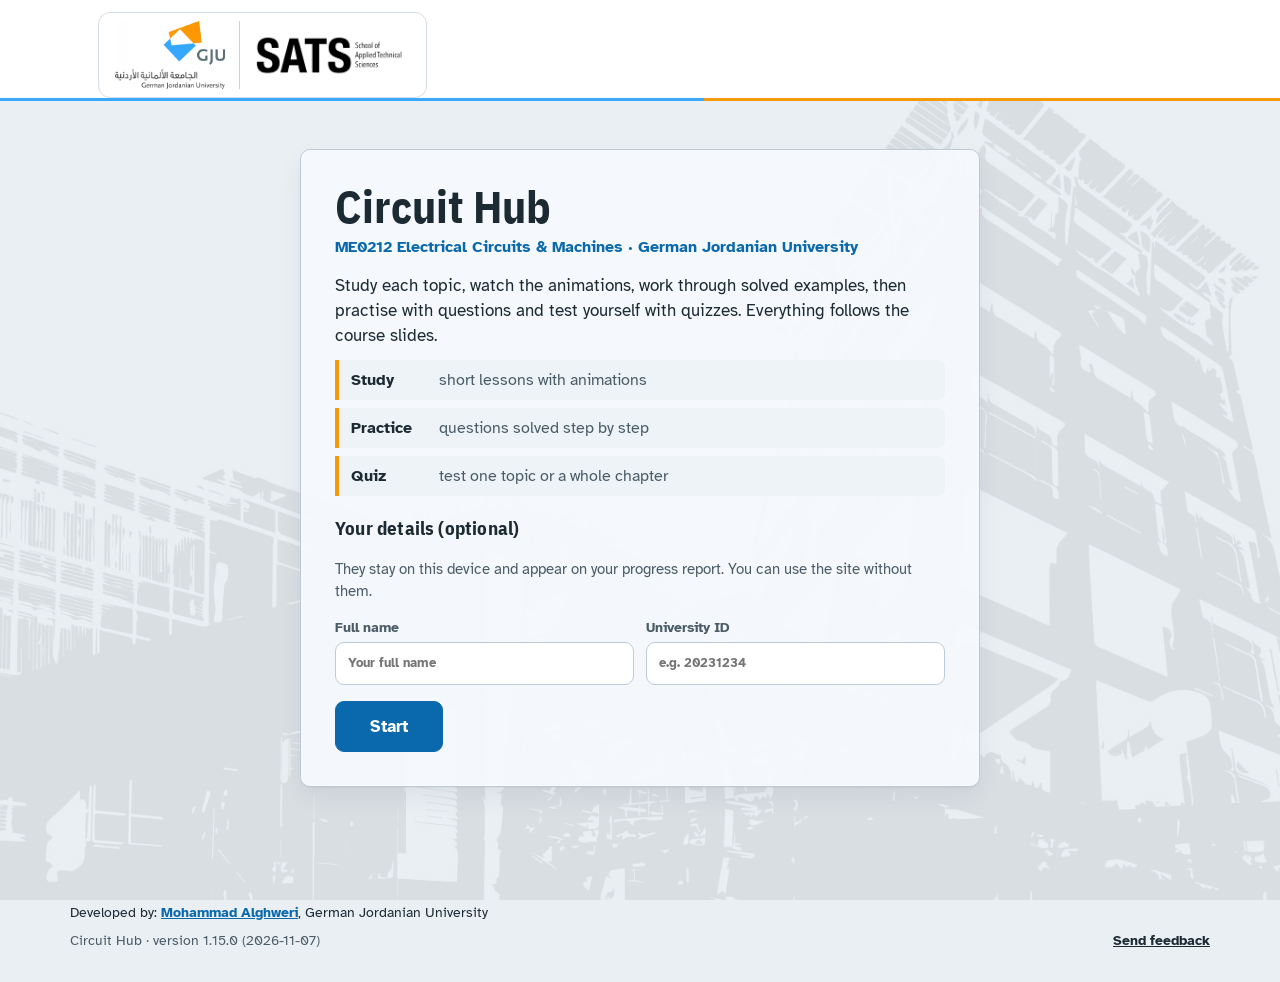
==== commit e4c6f36b: "1.15.0: entry screen with optional name and ID, optional class list Co-Authored-By: Claude Sonnet 5." ====
--- a/index.html
+++ b/index.html
@@ -255,6 +255,22 @@
 .foot .dev{flex:1 1 100%;color:var(--ink)}.foot .devlink{color:var(--accent);font-weight:700}
 .foot .ver{color:var(--mut)}
 
+body.landing #nav,body.landing .who{display:none}
+.welcome{max-width:680px;margin:24px auto;padding:clamp(18px,4vw,34px)}
+.welcome .wtitle{font-family:var(--f-disp);font-size:clamp(2rem,6vw,2.8rem);line-height:1;margin:0 0 6px}
+.welcome .wsub{margin:0 0 14px;font-weight:700;color:var(--accent)}
+.welcome .wtext{font-size:1.05rem;margin:0 0 12px}
+.welcome .wlist{list-style:none;margin:0 0 18px;padding:0;display:grid;gap:8px}
+.welcome .wlist li{display:flex;gap:10px;align-items:baseline;background:var(--surf2);border-left:4px solid var(--amber);border-radius:0 8px 8px 0;padding:8px 12px}
+.welcome .wlist b{min-width:78px}.welcome .wlist span{color:var(--mut)}
+.welcome .idrow{display:flex;flex-wrap:wrap;gap:12px;margin:10px 0}
+.welcome .idf{display:flex;flex-direction:column;gap:4px;flex:1 1 220px}.welcome .idf span{font-weight:700;font-size:.9rem}
+.welcome .idf input{padding:10px 12px;border:1px solid var(--edge);border-radius:9px;background:var(--paper);color:var(--ink);font:inherit}
+.welcome .wconsent{display:flex;gap:10px;align-items:flex-start;margin:12px 0;padding:10px 12px;border:1px solid var(--edge);border-radius:10px;background:var(--surf);font-size:.92rem}
+.welcome .wconsent input{margin-top:4px;width:18px;height:18px;flex:none}
+.welcome .wstart{padding:12px 34px;font-size:1.05rem}
+body.landing .tb{display:none}
+
 </style></head><body>
 <div class="letterhead" aria-hidden="true"></div>
 <header class="top"><div class="wrap">
@@ -264,7 +280,7 @@
   <nav id="nav" aria-label="Main"></nav>
 </div></header>
 <main class="main wrap" id="page" aria-live="polite"></main>
-<footer class="foot wrap"><span class="dev">Developed by: <a class="devlink" href="https://malghweri.site/" target="_blank" rel="noopener">Mohammad Alghweri</a>, German Jordanian University</span><span class="ver">Circuit Hub · version 1.14.1 (2026-11-05)</span><a id="fbLink" href="#">Send feedback</a></footer>
+<footer class="foot wrap"><span class="dev">Developed by: <a class="devlink" href="https://malghweri.site/" target="_blank" rel="noopener">Mohammad Alghweri</a>, German Jordanian University</span><span class="ver">Circuit Hub · version 1.15.0 (2026-11-07)</span><a id="fbLink" href="#">Send feedback</a></footer>
 <script>
 (function(){
   // ---------- tiny schematic library: draws every circuit as inline SVG ----------
@@ -3072,7 +3088,7 @@
 CHREF["M"] = "Introduction to Motors.pdf";
 
 // ================= platform =================
-var APP_VERSION = "1.14.1";
+var APP_VERSION = "1.15.0";
 function chL(c){ return c === "M" ? "Motors" : "Chapter " + c; }
 var CH_NAMES = { "1": "Basic Concepts", "2": "Basic Laws", "3": "Series–Parallel", "4": "DC Analysis Methods", "5": "Network Theorems", "6": "Capacitors & Inductors", "8": "AC Fundamentals", "9": "AC Analysis", "11": "Transformers", "M": "Electric Motors" };
 var MCQ = {}; function M(topic, q, ok, wrong, why){ return { topic: topic, q: q, ok: ok, wrong: wrong, why: why }; }
@@ -5503,9 +5519,10 @@
 var QZ = null;
 
 // ---------- store (this device only) ----------
-var STORE = { name: "", sid: "", a: {}, t: {}, quizzes: [], days: [], seen: 0, help: 1 };
+var STORE = { name: "", sid: "", a: {}, t: {}, quizzes: [], days: [], seen: 0, help: 1, welcomed: 0, joined: null };
 var memOnly = false;
-function loadStore(){ try { var o = JSON.parse(localStorage.getItem("me0212-lab-v2") || "null"); if (o) for (var k in STORE) if (o[k] != null) STORE[k] = o[k]; } catch (e) { memOnly = true; } }
+function loadStore(){ try { var o = JSON.parse(localStorage.getItem("me0212-lab-v2") || "null"); if (o) for (var k in STORE) if (o[k] != null) STORE[k] = o[k]; } catch (e) { memOnly = true; }
+  if (!STORE.welcomed && (STORE.name || STORE.sid || Object.keys(STORE.a).length)) STORE.welcomed = 1; }
 function saveStore(){ try { localStorage.setItem("me0212-lab-v2", JSON.stringify(STORE)); } catch (e) { memOnly = true; } }
 function today(){ var d = new Date(); return d.getFullYear() + "-" + ("0" + (d.getMonth() + 1)).slice(-2) + "-" + ("0" + d.getDate()).slice(-2); }
 function record(d, correct){
@@ -5634,6 +5651,7 @@
   $("nav").innerHTML = NAV.map(function(n){ return '<button class="nv" data-a="go" data-v="' + n[0] + '" aria-current="' + (S.page === n[0]) + '">' + n[1] + "</button>"; }).join("");
   $("who").innerHTML = STORE.name ? esc2(STORE.name) + (STORE.sid ? '<small class="sid">ID ' + esc2(STORE.sid) + "</small>" : "") + ' <button class="linkb" data-a="editid">Edit</button>' : '<button class="linkb" data-a="editid">Enter your name</button>';
   ({ dash: pDash, study: pStudy, practice: pPractice, quiz: pQuiz, progress: pProgress, sheet: pSheet })[S.page]();
+  document.body.classList.toggle("landing", S.page === "dash" && showLanding());
   footLink();
 }
 function trace(f, label){
@@ -5643,10 +5661,39 @@
   return '<svg viewBox="-8 0 1016 ' + H + '" role="img" aria-label="' + label + '"><line class="axis" x1="0" y1="40" x2="' + W + '" y2="40"/><path class="base" d="' + d + '"/><path class="on reveal" pathLength="1000" stroke-dasharray="' + (1000 * f).toFixed(1) + ' 1000" d="' + d + '"/><circle class="cur" cx="' + cx.toFixed(1) + '" cy="' + cy.toFixed(1) + '" r="6"/></svg>';
 }
 
+
+// ---------- class list (optional): the student can choose to send the name and ID to the instructor ----------
+// Create a Google Form with two short-answer questions (full name, university ID), then put its address (.../viewform)
+// and the two entry ids below. While REG.form is empty the class-list choice is hidden.
+var REG = { form: "", eName: "", eSid: "" };
+var REG_TEXT = "Share my name and university ID with the instructor so that I am counted in the class list. Only the name and the ID are sent. My answers and progress stay on this device. To leave the list later, I will ask the instructor.";
+function regReady(){ return !!(REG.form && REG.eName && REG.eSid); }
+function regSend(name, sid){
+  var url = REG.form.replace(/\/viewform.*$/, "/formResponse"), body = new URLSearchParams();
+  body.append(REG.eName, name); body.append(REG.eSid, sid);
+  return fetch(url, { method: "POST", mode: "no-cors", headers: { "Content-Type": "application/x-www-form-urlencoded" }, body: body.toString() }).then(function(){
+    STORE.joined = { sid: sid, date: today() }; saveStore(); return true;
+  });
+}
+function onList(){ return !!(STORE.joined && STORE.joined.sid && STORE.joined.sid === STORE.sid); }
+function showLanding(){ return !STORE.welcomed || !!S.editId; }
+function pWelcome(){
+  var first = !STORE.welcomed, edit = !!S.editId, joined = onList();
+  var consent = !regReady() ? "" : joined ? '<p class="mut wjoined">You are on the class list since ' + esc2(STORE.joined.date) + ". To leave the list, ask the instructor.</p>"
+    : '<label class="wconsent"><input type="checkbox" id="regIn"><span>' + REG_TEXT + "</span></label>";
+  $("page").innerHTML = '<section class="card welcome"><h1 class="wtitle">Circuit Hub</h1><p class="wsub">ME0212 Electrical Circuits &amp; Machines · German Jordanian University</p>' +
+    (first ? '<p class="wtext">Study each topic, watch the animations, work through solved examples, then practise with questions and test yourself with quizzes. Everything follows the course slides.</p>' +
+      '<ul class="wlist"><li><b>Study</b><span>short lessons with animations</span></li><li><b>Practice</b><span>questions solved step by step</span></li><li><b>Quiz</b><span>test one topic or a whole chapter</span></li></ul>' : "") +
+    '<h2 class="sh">' + (edit ? "Your details" : "Your details (optional)") + '</h2><p class="mut">They stay on this device and appear on your progress report. You can use the site without them.</p>' +
+    '<div class="idrow"><label class="idf"><span>Full name</span><input id="nameIn" type="text" placeholder="Your full name" autocomplete="name" maxlength="60" value="' + esc2(STORE.name || "") + '"></label>' +
+    '<label class="idf"><span>University ID</span><input id="sidIn" type="text" inputmode="numeric" placeholder="e.g. 20231234" maxlength="20" value="' + esc2(STORE.sid || "") + '"></label></div>' +
+    consent + '<p class="msg" id="idmsg" role="alert"></p><div class="row"><button class="btn wstart" data-a="start">' + (edit ? "Save" : "Start") + "</button>" + (edit ? '<button class="btn ghost" data-a="canceledit">Cancel</button>' : "") + "</div></section>";
+}
+
 // ---------- dashboard ----------
 function pDash(){
+  if (showLanding()) return pWelcome();
   var s = allStats(), w = weak(), h = "";
-  if (!STORE.name || !STORE.sid || S.editId) h += '<section class="card hello"><h2>Welcome to Circuit Hub</h2><p>Enter your name and your university ID. They stay on this device only and appear on your progress report.</p><div class="idrow"><label class="idf"><span>Full name</span><input id="nameIn" type="text" placeholder="Your full name" autocomplete="name" maxlength="60" value="' + esc2(STORE.name || "") + '"></label><label class="idf"><span>University ID</span><input id="sidIn" type="text" inputmode="numeric" placeholder="e.g. 20231234" maxlength="20" value="' + esc2(STORE.sid || "") + '"></label><button class="btn" data-a="setname">Save</button></div><p class="msg" id="idmsg" role="alert"></p></section>';
   if (STORE.help) h += '<section class="card howto"><h2 class="sh">How to use Circuit Hub</h2><ol><li><b>Pick a chapter</b> from the cards below.</li><li><b>Study:</b> pick a topic, read it and press Watch to see the animation.</li><li><b>Examples:</b> worked examples of the topic, one step at a time.</li><li><b>Practice:</b> questions with the solution after every answer.</li><li><b>Quiz:</b> test one topic or the whole chapter.</li></ol><p class="mut">Your progress is saved on this device only. Each answer shows its source in the book or the slides.</p><button class="btn sm ghost" data-a="hidehelp">Hide this</button></section>';
   var f = s.total ? s.seen / s.total : 0;
   h += '<section class="card trace"><div class="trace-top"><h1>' + (STORE.name ? "Hello, " + esc2(STORE.name.split(" ")[0]) : "Dashboard") + '</h1><div class="read"><b>' + s.seen + "</b> of " + s.total + " questions seen</div></div>" + trace(f, s.seen + " of " + s.total + " questions seen") + "</section>";
@@ -5935,7 +5982,7 @@
 
 // ---------- progress ----------
 function pProgress0(){
-  var s = allStats(), h = '<h1 class="ph">My progress</h1><section class="card idcard"><div><b>' + esc2(STORE.name || "Name not set") + '</b><span class="mut"> · University ID: ' + esc2(STORE.sid || "not set") + '</span></div><button class="btn sm ghost" data-a="editid">Edit name and ID</button></section><div class="stats">'  + stat(s.n, "Answers given") + stat(s.acc == null ? "–" : s.acc + "%", "Accuracy") + stat(STORE.quizzes.length, "Quizzes taken") + stat(streak(), "Day streak") + "</div>";
+  var s = allStats(), h = '<h1 class="ph">My progress</h1><section class="card idcard"><div><b>' + esc2(STORE.name || "Name not set") + '</b><span class="mut"> · University ID: ' + esc2(STORE.sid || "not set") + '</span>' + (regReady() && onList() ? '<div class="mut">On the class list since ' + esc2(STORE.joined.date) + '</div>' : '') + '</div><div class="row">' + (regReady() && !onList() ? '<button class="btn sm" data-a="joinclass">Join the class list</button>' : '') + '<button class="btn sm ghost" data-a="editid">Edit name and ID</button></div></section><div class="stats">'  + stat(s.n, "Answers given") + stat(s.acc == null ? "–" : s.acc + "%", "Accuracy") + stat(STORE.quizzes.length, "Quizzes taken") + stat(streak(), "Day streak") + "</div>";
   h += CHAPTER_IDS.map(function(c){ var rows = topicsOf(c).map(function(t){ var x = STORE.t[c + "|" + t], p = x && x.n ? Math.round(100 * x.r / x.n) : null; return '<div class="trow"><span>' + t + '</span><span class="mut">' + (x ? x.r + " / " + x.n : "not tried") + "</span>" + bar(p || 0, p == null ? "" : p >= 80 ? "ok" : p < 60 ? "low" : "") + "<span>" + (p == null ? "–" : p + "%") + "</span></div>"; }).join("");
     return '<section class="card"><h2 class="sh">' + chL(c) + " · " + CHAPTERS[c].title + "</h2>" + rows + "</section>"; }).join("");
   h += quizHistory() + '<section class="card"><h2 class="sh">Share or reset</h2><p class="mut">Your progress is stored in this browser only' + (memOnly ? " (storage is blocked, so it will be lost when you close the page)" : "") + '. To show your instructor, copy or save the summary.</p><div class="row"><button class="btn" data-a="copysum">Copy summary</button><button class="btn ghost" data-a="dlsum">Save as text file</button><button class="btn ghost danger" data-a="reset">Reset all progress</button></div><div id="sumMsg" class="mut"></div></section>' +
@@ -5977,9 +6024,18 @@
   else if (a === "tstep") tstep(+v);
   else if (a === "tool"){ }
   else if (a === "praction"){ var p = v.split("|"); PR.q = null; PR.last = null; S.view = "learn"; S.ti = Math.max(0, LESSONS[p[0]].map(function(l){ return l.t; }).indexOf(p[1])); go("study", p[0], "practice"); render(); }
-  else if (a === "setname"){ var n = $("nameIn").value.trim(), id = $("sidIn").value.trim();
-    if (!n || !/^[0-9A-Za-z-]{4,20}$/.test(id)){ $("idmsg").textContent = !n ? "Enter your full name." : "Enter your university ID (digits only, at least 4)."; return; }
-    STORE.name = n; STORE.sid = id; S.editId = false; saveStore(); render(); }
+  else if (a === "start"){
+    var n = $("nameIn").value.trim(), id = $("sidIn").value.trim(), want = $("regIn") && $("regIn").checked, msg = $("idmsg");
+    if (id && !/^[0-9A-Za-z-]{4,20}$/.test(id)){ msg.textContent = "The university ID needs at least 4 letters or digits."; return; }
+    if (want && (!n || !id)){ msg.textContent = "To join the class list, enter both your name and your ID, or untick the box."; return; }
+    STORE.name = n; STORE.sid = id; STORE.welcomed = 1; S.editId = false; saveStore();
+    var go1 = function(){ render(); window.scrollTo(0, 0); };
+    if (want && regReady() && !(STORE.joined && STORE.joined.sid === id)){ b.disabled = true; regSend(n, id).then(go1, function(){ STORE.joined = null; go1(); }); } else go1(); }
+  else if (a === "canceledit"){ S.editId = false; render(); }
+  else if (a === "joinclass"){
+    if (!STORE.name || !STORE.sid){ S.editId = true; go("dash"); return; }
+    if (confirm(REG_TEXT + "\n\nName: " + STORE.name + "\nID: " + STORE.sid)) regSend(STORE.name, STORE.sid).then(function(){ render(); });
+  }
   else if (a === "editid"){ S.editId = true; go("dash"); }
   else if (a === "opt"){ var i = +v; if (S.page === "quiz"){ QZ.cur = { picked: i }; document.querySelectorAll(".opt").forEach(function(o, k){ o.classList.toggle("pick", k === i); }); }
     else if (!PR.done){ var ok = i === PR.q.correct; PR.done = true; PR.res = { ok: ok, picked: i }; PR.ses.n++; if (ok) PR.ses.r++; record(PR.q.d, ok); drawQ(); } }
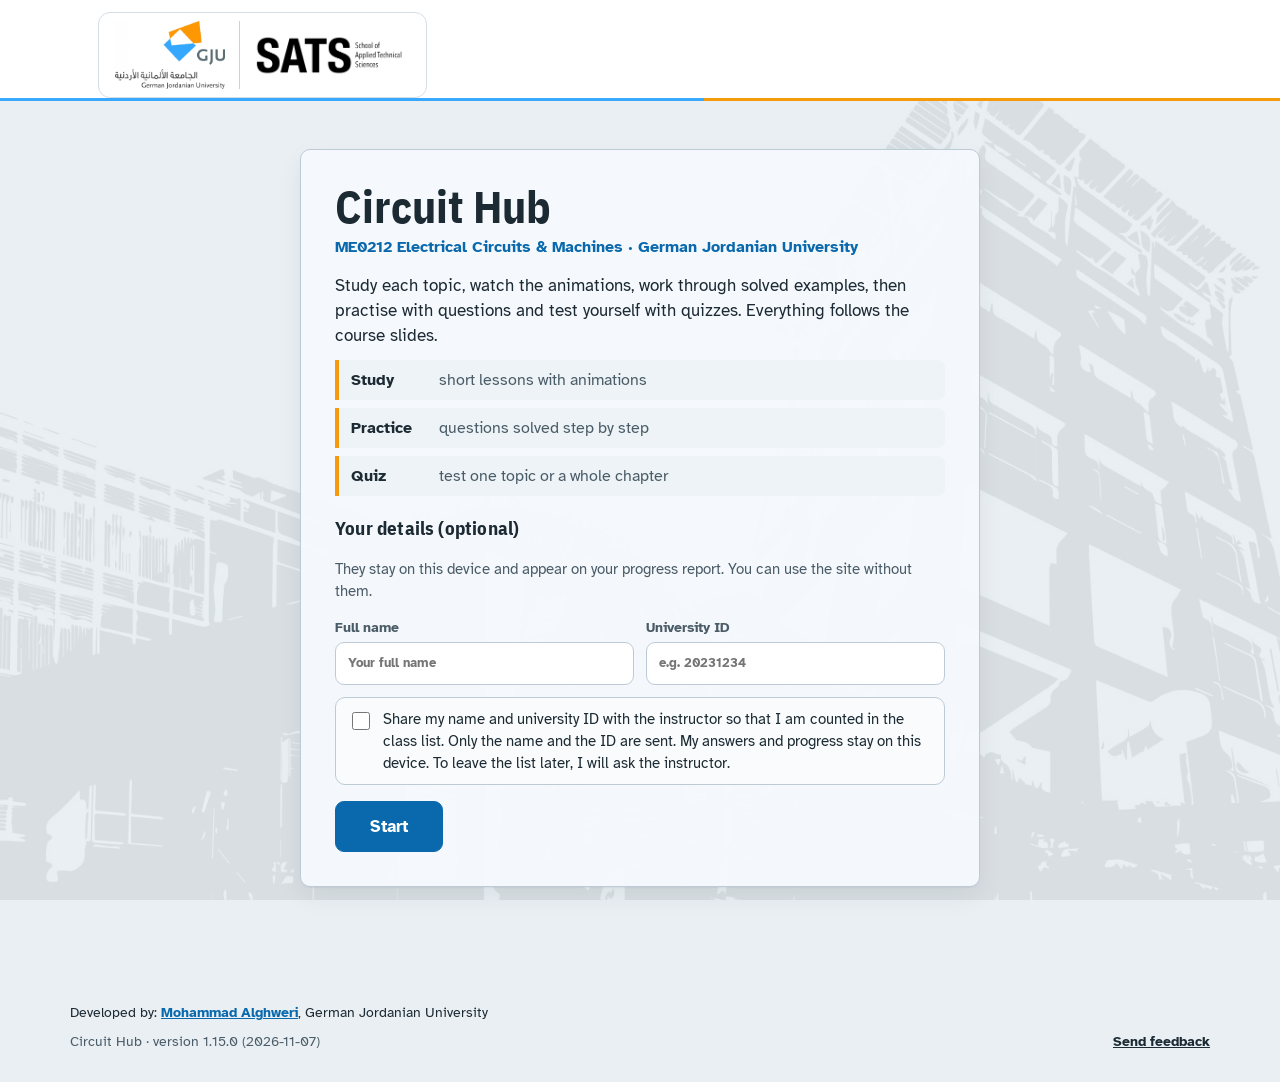
==== commit 892d7452: "Connect the class-list form Co-Authored-By: Claude Sonnet 5.5 <noreply@anthropic.com>" ====
--- a/index.html
+++ b/index.html
@@ -5665,7 +5665,7 @@
 // ---------- class list (optional): the student can choose to send the name and ID to the instructor ----------
 // Create a Google Form with two short-answer questions (full name, university ID), then put its address (.../viewform)
 // and the two entry ids below. While REG.form is empty the class-list choice is hidden.
-var REG = { form: "", eName: "", eSid: "" };
+var REG = { form: "https://docs.google.com/forms/d/e/1FAIpQLSfvTY4rQbyLXEhrzTKrpOnvKXdQPrUw6PjT9DVftGHYivK2Xg/viewform", eName: "entry.90797002", eSid: "entry.790649759" };
 var REG_TEXT = "Share my name and university ID with the instructor so that I am counted in the class list. Only the name and the ID are sent. My answers and progress stay on this device. To leave the list later, I will ask the instructor.";
 function regReady(){ return !!(REG.form && REG.eName && REG.eSid); }
 function regSend(name, sid){
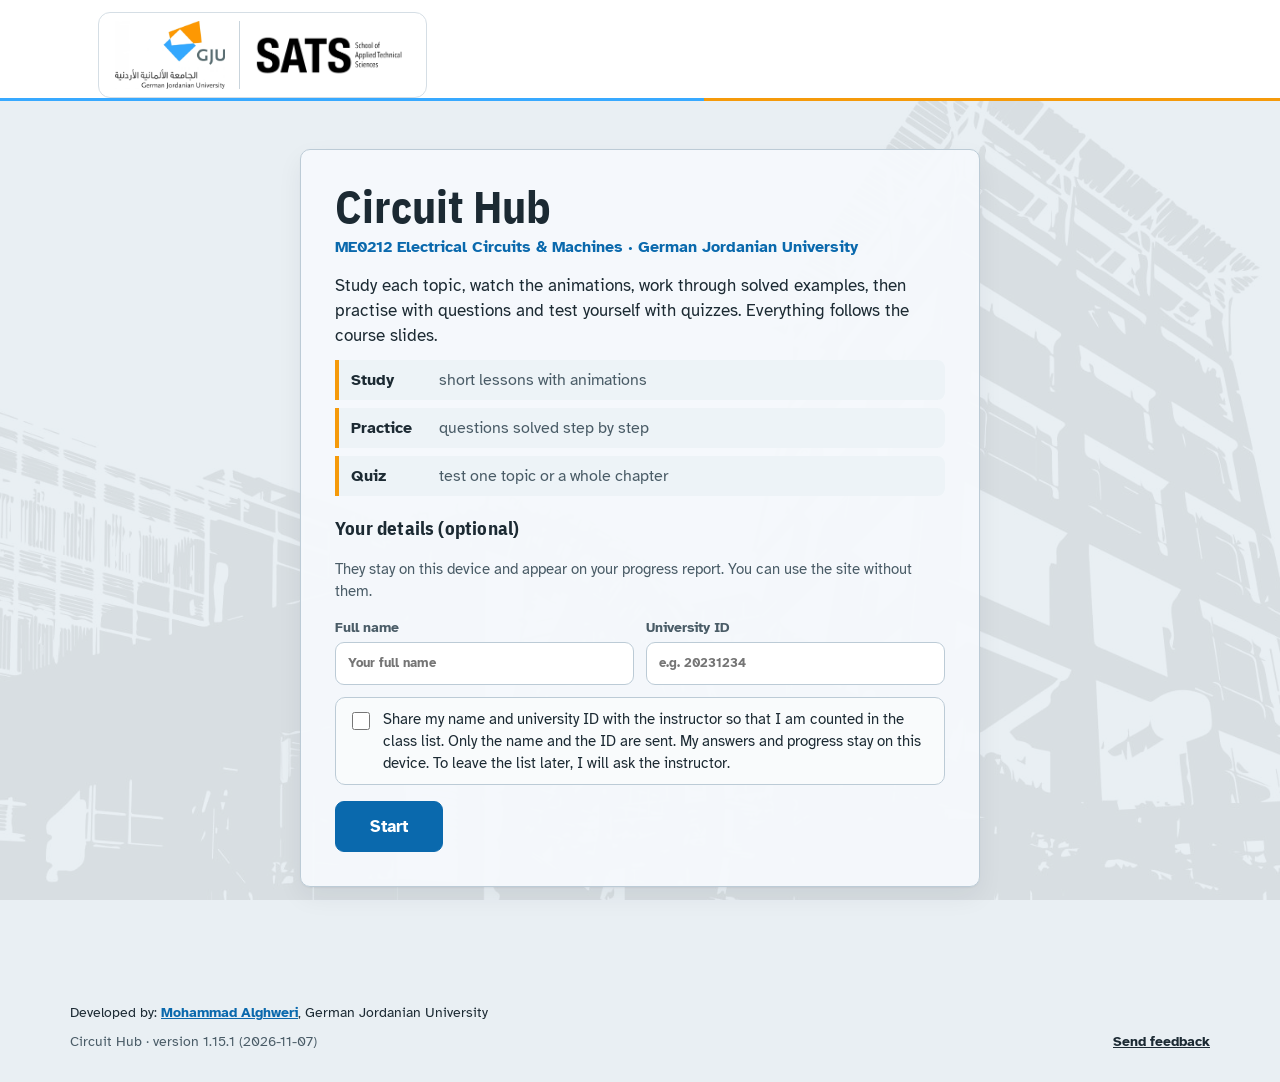
==== commit 077100c9: "1.15.1: light theme is always the default Co-Authored-By: Claude Sonnet 5.5 <noreply@anthropic.com>" ====
--- a/index.html
+++ b/index.html
@@ -1,7 +1,7 @@
 <!doctype html>
 <html lang="en"><head><meta charset="utf-8"><meta name="viewport" content="width=device-width,initial-scale=1">
 <title>Circuit Hub · ME0212 Electrical Circuits and Machines</title>
-<script>try{var th=localStorage.getItem("circuithub-theme");if(th!=="dark"&&th!=="light")th=matchMedia("(prefers-color-scheme: dark)").matches?"dark":"light";document.documentElement.setAttribute("data-theme",th)}catch(e){}</script>
+<script>try{var th=localStorage.getItem("circuithub-theme");if(th!=="dark"&&th!=="light")th="light";document.documentElement.setAttribute("data-theme",th)}catch(e){}</script>
 <style>
 @font-face{font-family:"Plex Cond";font-weight:600;font-style:normal;font-display:swap;src:url([data-uri]) format("woff2")}
 @font-face{font-family:"Plex Cond";font-weight:700;font-style:normal;font-display:swap;src:url([data-uri]) format("woff2")}
@@ -280,7 +280,7 @@
   <nav id="nav" aria-label="Main"></nav>
 </div></header>
 <main class="main wrap" id="page" aria-live="polite"></main>
-<footer class="foot wrap"><span class="dev">Developed by: <a class="devlink" href="https://malghweri.site/" target="_blank" rel="noopener">Mohammad Alghweri</a>, German Jordanian University</span><span class="ver">Circuit Hub · version 1.15.0 (2026-11-07)</span><a id="fbLink" href="#">Send feedback</a></footer>
+<footer class="foot wrap"><span class="dev">Developed by: <a class="devlink" href="https://malghweri.site/" target="_blank" rel="noopener">Mohammad Alghweri</a>, German Jordanian University</span><span class="ver">Circuit Hub · version 1.15.1 (2026-11-07)</span><a id="fbLink" href="#">Send feedback</a></footer>
 <script>
 (function(){
   // ---------- tiny schematic library: draws every circuit as inline SVG ----------
@@ -3088,7 +3088,7 @@
 CHREF["M"] = "Introduction to Motors.pdf";
 
 // ================= platform =================
-var APP_VERSION = "1.15.0";
+var APP_VERSION = "1.15.1";
 function chL(c){ return c === "M" ? "Motors" : "Chapter " + c; }
 var CH_NAMES = { "1": "Basic Concepts", "2": "Basic Laws", "3": "Series–Parallel", "4": "DC Analysis Methods", "5": "Network Theorems", "6": "Capacitors & Inductors", "8": "AC Fundamentals", "9": "AC Analysis", "11": "Transformers", "M": "Electric Motors" };
 var MCQ = {}; function M(topic, q, ok, wrong, why){ return { topic: topic, q: q, ok: ok, wrong: wrong, why: why }; }
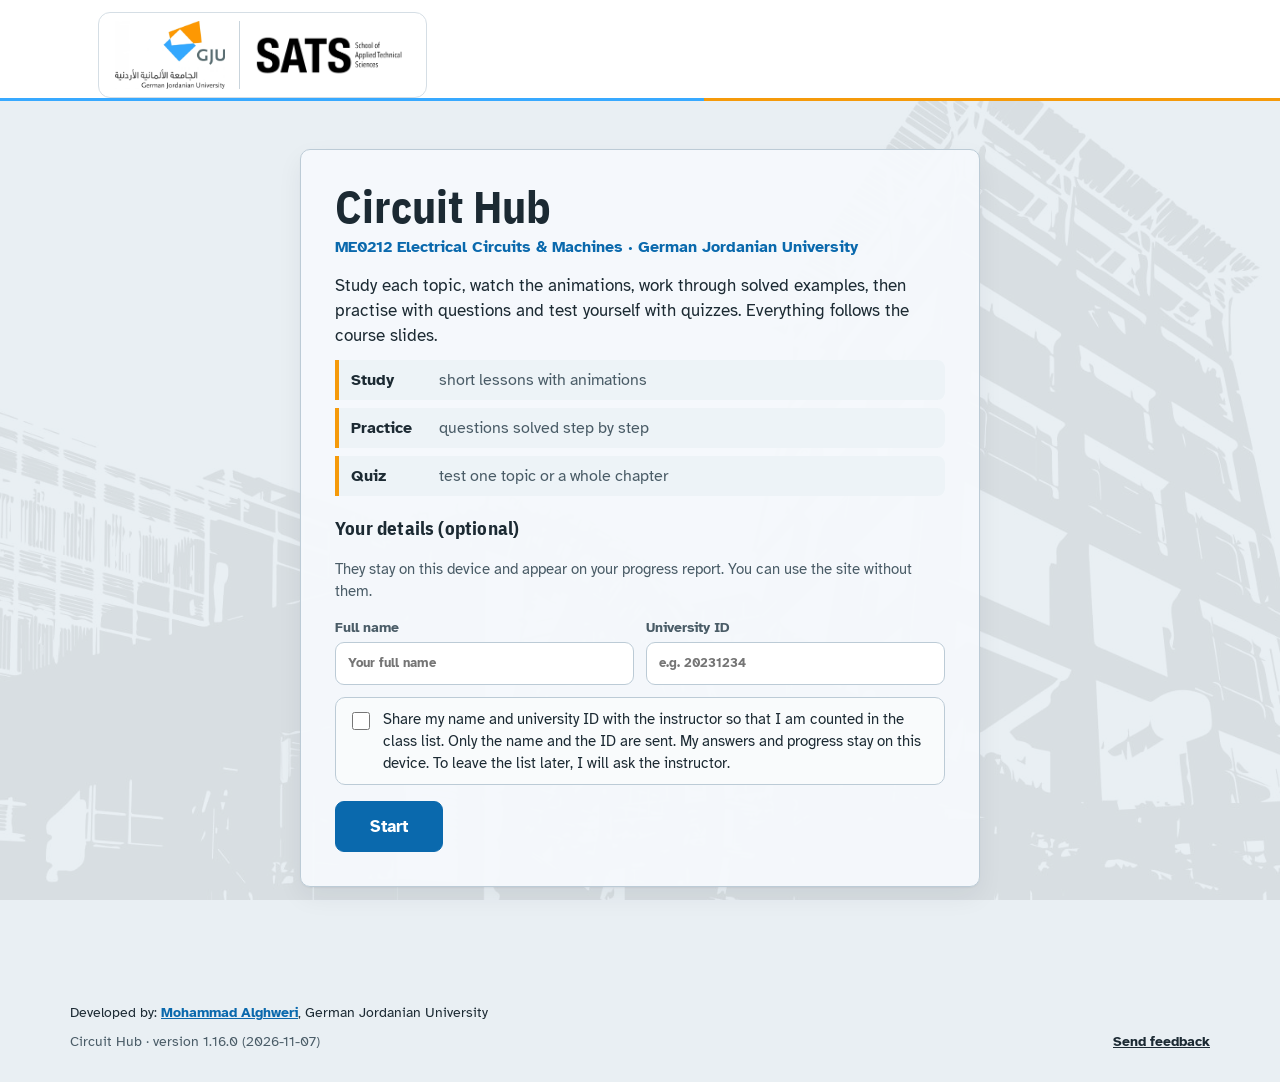
==== commit 1296c107: "1.16.0: anonymous visit counts with GoatCounter Co-Authored-By: Claude Sonnet 5.5 <noreply@anthropic" ====
--- a/index.html
+++ b/index.html
@@ -2,6 +2,7 @@
 <html lang="en"><head><meta charset="utf-8"><meta name="viewport" content="width=device-width,initial-scale=1">
 <title>Circuit Hub · ME0212 Electrical Circuits and Machines</title>
 <script>try{var th=localStorage.getItem("circuithub-theme");if(th!=="dark"&&th!=="light")th="light";document.documentElement.setAttribute("data-theme",th)}catch(e){}</script>
+<script>(function(){var h=location.hostname;if(h!=="circuithub-gju.com"&&h!=="www.circuithub-gju.com")return;var s=document.createElement("script");s.async=true;s.src="https://gc.zgo.at/count.js";s.setAttribute("data-goatcounter","https://circuithub.goatcounter.com/count");document.head.appendChild(s)})();</script>
 <style>
 @font-face{font-family:"Plex Cond";font-weight:600;font-style:normal;font-display:swap;src:url([data-uri]) format("woff2")}
 @font-face{font-family:"Plex Cond";font-weight:700;font-style:normal;font-display:swap;src:url([data-uri]) format("woff2")}
@@ -280,7 +281,7 @@
   <nav id="nav" aria-label="Main"></nav>
 </div></header>
 <main class="main wrap" id="page" aria-live="polite"></main>
-<footer class="foot wrap"><span class="dev">Developed by: <a class="devlink" href="https://malghweri.site/" target="_blank" rel="noopener">Mohammad Alghweri</a>, German Jordanian University</span><span class="ver">Circuit Hub · version 1.15.1 (2026-11-07)</span><a id="fbLink" href="#">Send feedback</a></footer>
+<footer class="foot wrap"><span class="dev">Developed by: <a class="devlink" href="https://malghweri.site/" target="_blank" rel="noopener">Mohammad Alghweri</a>, German Jordanian University</span><span class="ver">Circuit Hub · version 1.16.0 (2026-11-07)</span><a id="fbLink" href="#">Send feedback</a></footer>
 <script>
 (function(){
   // ---------- tiny schematic library: draws every circuit as inline SVG ----------
@@ -3088,7 +3089,7 @@
 CHREF["M"] = "Introduction to Motors.pdf";
 
 // ================= platform =================
-var APP_VERSION = "1.15.1";
+var APP_VERSION = "1.16.0";
 function chL(c){ return c === "M" ? "Motors" : "Chapter " + c; }
 var CH_NAMES = { "1": "Basic Concepts", "2": "Basic Laws", "3": "Series–Parallel", "4": "DC Analysis Methods", "5": "Network Theorems", "6": "Capacitors & Inductors", "8": "AC Fundamentals", "9": "AC Analysis", "11": "Transformers", "M": "Electric Motors" };
 var MCQ = {}; function M(topic, q, ok, wrong, why){ return { topic: topic, q: q, ok: ok, wrong: wrong, why: why }; }
@@ -5647,11 +5648,16 @@
   return "mailto:" + FEEDBACK.mail + "?subject=" + encodeURIComponent(subject) + "&body=" + encodeURIComponent(where + String.fromCharCode(10) + body);
 }
 function footLink(){ var a = document.getElementById("fbLink"); if (a){ a.href = feedbackLink("Circuit Hub feedback", "Feedback (App version " + APP_VERSION + ")", ""); if (FEEDBACK.form){ a.target = "_blank"; a.rel = "noopener"; } } }
+// anonymous visit counts (GoatCounter, loaded only on the real site): no names, no IDs, no cookies
+function track(path, title, isEvent){ try { if (window.goatcounter && window.goatcounter.count) window.goatcounter.count({ path: path, title: title, event: !!isEvent }); } catch (e) {} }
+var LASTVIEW = "";
 function render(){
   $("nav").innerHTML = NAV.map(function(n){ return '<button class="nv" data-a="go" data-v="' + n[0] + '" aria-current="' + (S.page === n[0]) + '">' + n[1] + "</button>"; }).join("");
   $("who").innerHTML = STORE.name ? esc2(STORE.name) + (STORE.sid ? '<small class="sid">ID ' + esc2(STORE.sid) + "</small>" : "") + ' <button class="linkb" data-a="editid">Edit</button>' : '<button class="linkb" data-a="editid">Enter your name</button>';
   ({ dash: pDash, study: pStudy, practice: pPractice, quiz: pQuiz, progress: pProgress, sheet: pSheet })[S.page]();
   document.body.classList.toggle("landing", S.page === "dash" && showLanding());
+  var vk = S.page + "|" + (S.page === "study" ? S.ch + "|" + S.tab : "");
+  if (vk !== LASTVIEW){ LASTVIEW = vk; if (S.page === "study") track("/ch" + S.ch + "/" + S.tab, "Chapter " + S.ch + " " + S.tab); else if (S.page !== "dash") track("/" + S.page, S.page); }
   footLink();
 }
 function trace(f, label){
@@ -5672,7 +5678,7 @@
   var url = REG.form.replace(/\/viewform.*$/, "/formResponse"), body = new URLSearchParams();
   body.append(REG.eName, name); body.append(REG.eSid, sid);
   return fetch(url, { method: "POST", mode: "no-cors", headers: { "Content-Type": "application/x-www-form-urlencoded" }, body: body.toString() }).then(function(){
-    STORE.joined = { sid: sid, date: today() }; saveStore(); return true;
+    STORE.joined = { sid: sid, date: today() }; saveStore(); track("class-list-join", "Joined the class list", true); return true;
   });
 }
 function onList(){ return !!(STORE.joined && STORE.joined.sid && STORE.joined.sid === STORE.sid); }
@@ -5968,7 +5974,7 @@
   if (q.kind === "mcq") ok = st.picked === q.correct; else ok = isRight(parseNum(v, q.unit), q.ans);
   QZ.ans.push({ picked: st.picked, val: v, ok: ok }); record(q.d, ok); QZ.cur = null; QZ.i++;
   if (QZ.i >= QZ.qs.length){
-    var sc = QZ.ans.filter(function(a){ return a.ok; }).length; QZ.stage = "result"; QZ.score = sc; QZ.secs = Math.round((Date.now() - QZ.t0) / 1000);
+    var sc = QZ.ans.filter(function(a){ return a.ok; }).length; QZ.stage = "result"; QZ.score = sc; track("quiz-done", "Quiz finished", true); QZ.secs = Math.round((Date.now() - QZ.t0) / 1000);
     STORE.quizzes.push({ ch: QZ.ch, topic: QZ.topic, score: sc, total: QZ.qs.length, date: today() }); saveStore();
   }
   render();
@@ -6028,7 +6034,7 @@
     var n = $("nameIn").value.trim(), id = $("sidIn").value.trim(), want = $("regIn") && $("regIn").checked, msg = $("idmsg");
     if (id && !/^[0-9A-Za-z-]{4,20}$/.test(id)){ msg.textContent = "The university ID needs at least 4 letters or digits."; return; }
     if (want && (!n || !id)){ msg.textContent = "To join the class list, enter both your name and your ID, or untick the box."; return; }
-    STORE.name = n; STORE.sid = id; STORE.welcomed = 1; S.editId = false; saveStore();
+    var firstStart = !STORE.welcomed; STORE.name = n; STORE.sid = id; STORE.welcomed = 1; S.editId = false; saveStore(); if (firstStart) track("start", "Start pressed", true);
     var go1 = function(){ render(); window.scrollTo(0, 0); };
     if (want && regReady() && !(STORE.joined && STORE.joined.sid === id)){ b.disabled = true; regSend(n, id).then(go1, function(){ STORE.joined = null; go1(); }); } else go1(); }
   else if (a === "canceledit"){ S.editId = false; render(); }
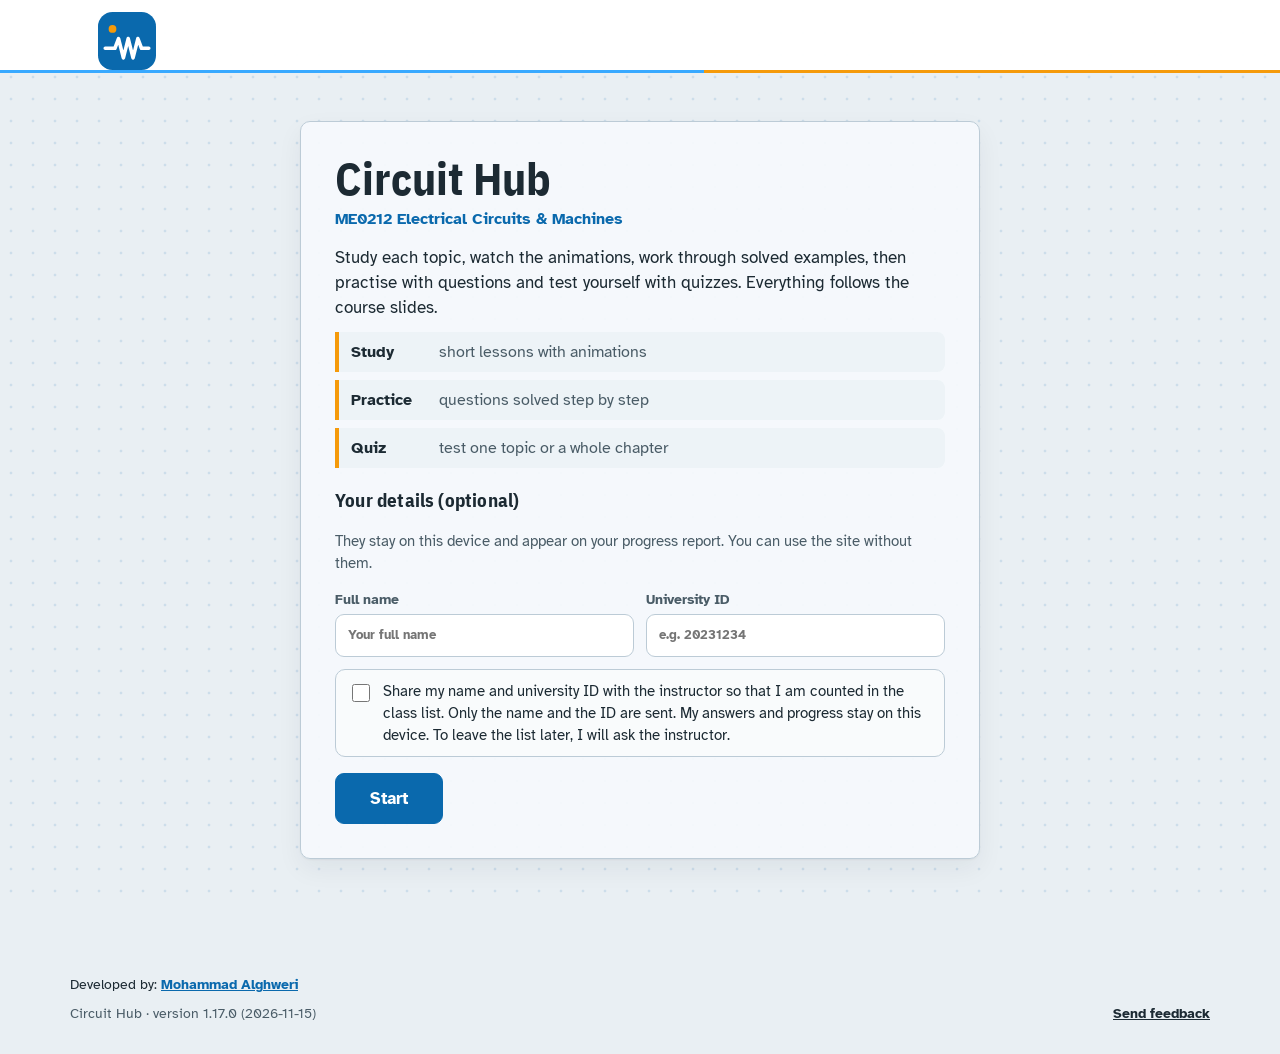
==== commit ca194580: "Rebuild index.html Co-Authored-By: Claude Opus 5.5 <noreply@anthropic.com>" ====
--- a/index.html
+++ b/index.html
@@ -16,12 +16,12 @@
 *{box-sizing:border-box}html{-webkit-text-size-adjust:100%}
 body{margin:0;background:var(--bg);color:var(--ink);font-family:var(--f-body);font-size:16px;line-height:1.5}
 [hidden]{display:none!important}button,select,input{font:inherit;color:inherit}button{cursor:pointer}
-.letterhead{position:fixed;inset:0;background:var(--lh) url("[data-uri]") center bottom/cover no-repeat;background-blend-mode:multiply;pointer-events:none;z-index:0}
+.letterhead{position:fixed;inset:0;background-color:var(--lh);background-image:radial-gradient(rgba(10,105,173,.13) 1.1px,transparent 1.7px);background-size:22px 22px;pointer-events:none;z-index:0}
 .top,.main{position:relative;z-index:1}
 .top{background:rgba(255,255,255,.98);border-bottom:3px solid transparent;border-image:linear-gradient(90deg,#38a9ff 0,#38a9ff 55%,#f59a0a 55%,#f59a0a 100%) 1}
 .wrap{max-width:1140px;margin:0 auto;padding:0 clamp(14px,3vw,28px)}
 .top .wrap{display:grid;grid-template-columns:auto 1fr auto;align-items:center;gap:6px 22px;padding-top:12px}
-.brand{display:flex;align-items:center;gap:14px;background:#fff;border:1px solid #d5dee5;border-radius:12px;padding:8px 16px}.brand img{display:block;width:auto}.brand .lg-gju{height:68px}.brand .lg-sats{height:46px}.brand .lg-sep{width:1px;align-self:stretch;background:#c9d4dc}
+.brand{display:flex;align-items:center}.brand .mark{display:block;width:58px;height:58px;color:var(--accent)}
 .tb h1{margin:0;font-family:var(--f-disp);font-weight:700;font-size:1.65rem;line-height:1;letter-spacing:-.01em}
 .tb p{margin:3px 0 0;font-size:.9rem;color:var(--mut)}.tb .course{color:var(--ink);font-weight:700;font-size:.98rem}.tb .uni{font-size:.88rem}.tb p b{color:var(--accent)}
 .who{text-align:right;font-size:.9rem}.who b{display:block;font-family:var(--f-disp);font-weight:600;font-size:.72rem;letter-spacing:.14em;text-transform:uppercase;color:var(--mut)}
@@ -98,7 +98,7 @@
 .ckt .ar{stroke:var(--accent);stroke-width:2;fill:none;stroke-linecap:round}.ckt .arh{fill:var(--accent)}.ckt .dash{stroke:#66788a;stroke-width:1.3;stroke-dasharray:4 3;fill:none}.ckt .ring{fill:none;stroke:var(--accent);stroke-width:1.6;stroke-dasharray:6 4}.ckt .mesh{fill:#fff;stroke:var(--accent);stroke-width:1.6}
 .ckt text{font-family:inherit;font-size:12.5px;fill:var(--ink)}.ckt text.acc{fill:var(--accent);font-weight:700}.ckt text.mt{fill:var(--accent);font-weight:700;font-size:14px}.ckt text.sign{fill:#53677a;font-weight:700;font-size:11.5px}
 
-@media(max-width:940px){.top .wrap{grid-template-columns:1fr auto}.brand{grid-column:1/-1}.tb{grid-column:1}.who{grid-column:2;grid-row:2;text-align:right}.who>b,.who>span,.who>br{display:none}.theme{margin:0 0 4px}.brand .lg-gju{height:50px}.brand .lg-sats{height:34px}.brand{padding:6px 10px;gap:10px}.tb h1{font-size:1.35rem}
+@media(max-width:940px){.top .wrap{grid-template-columns:auto 1fr auto}.who{grid-column:3;grid-row:1;text-align:right}.who>b,.who>span,.who>br{display:none}.theme{margin:0 0 4px}.brand .mark{width:44px;height:44px}.tb h1{font-size:1.35rem}
  .stats{grid-template-columns:repeat(2,1fr)}.chgrid,.grid2,.lessons,.ordergrid,.grid2.wide-left{grid-template-columns:1fr}.trow{grid-template-columns:1fr 1fr 44px}.trow .bar{display:none}.trace h1{font-size:1.6rem}}
 @media(prefers-reduced-motion:reduce){.stepbtn.shake,.trace .reveal,.trace .cur{animation:none}}
 /* Watch tab */
@@ -128,14 +128,12 @@
 .slip{background:var(--warnsoft);border-left:4px solid var(--amber);padding:8px 12px;border-radius:0 8px 8px 0;margin:10px 0}
 
 :root[data-theme="dark"]{--ink:#e8eef2;--mut:#a7b6c0;--accent:#52b4ff;--accent2:#8ccdff;--on-accent:#06223a;--inv:#10181e;--surf:#16212a;--surf2:#1b2833;--track:#2c3d4a;--warnsoft:#3a2f12;--lh:#f1e5d8;--soft:#17384f;--edge:#2f414e;--amber:#f6a31c;--good:#5fd18a;--goodsoft:#123424;--bad:#ff8a80;--badsoft:#3b1a1a;--panel:rgba(22,33,42,.95);--shadow:0 1px 2px rgba(0,0,0,.4);--bg:#10181e;color-scheme:dark}
-:root[data-theme="dark"] .letterhead{filter:invert(1);opacity:.55}
+:root[data-theme="dark"] .letterhead{background-image:radial-gradient(rgba(140,205,255,.09) 1.1px,transparent 1.7px)}
 :root[data-theme="dark"] .top{background:rgba(16,24,30,.98)}
 :root[data-theme="dark"] .figure,:root[data-theme="dark"] .simfig svg{--ink:#0c2238;--mut:#42566a;--surf:#fff;--accent:#0b6bab;--good:#14803c;--bad:#b3261e;background:#f7f9fb;border-radius:10px;padding:6px}
 .theme{margin-top:6px;display:inline-flex;align-items:center;gap:7px;border:1px solid var(--edge);background:var(--surf);color:var(--ink);border-radius:999px;padding:5px 14px 5px 10px;font-family:var(--f-disp);font-weight:600;font-size:.82rem;letter-spacing:.06em;text-transform:uppercase;cursor:pointer}.theme .ic{font-size:1rem;line-height:1;color:var(--amber)}
 .theme:hover{border-color:var(--accent)}
 
-.letterhead{opacity:.55}
-:root[data-theme="dark"] .letterhead{opacity:.55}
 /* chapters 5, 6, 8, 9 */
 .ckt .wave{fill:none;stroke:var(--accent);stroke-width:2.8;stroke-linecap:round;stroke-linejoin:round}.ckt .wave2{fill:none;stroke:#c0392b;stroke-width:2.8;stroke-linecap:round;stroke-linejoin:round}
 .simfig svg .line.l2{stroke:#c0392b}.simfig svg .line.l3{stroke:#14803c}.simfig svg .line.thin{stroke-width:2}
@@ -275,13 +273,13 @@
 </style></head><body>
 <div class="letterhead" aria-hidden="true"></div>
 <header class="top"><div class="wrap">
-  <div class="brand"><img class="lg-gju" alt="German Jordanian University" src="[data-uri]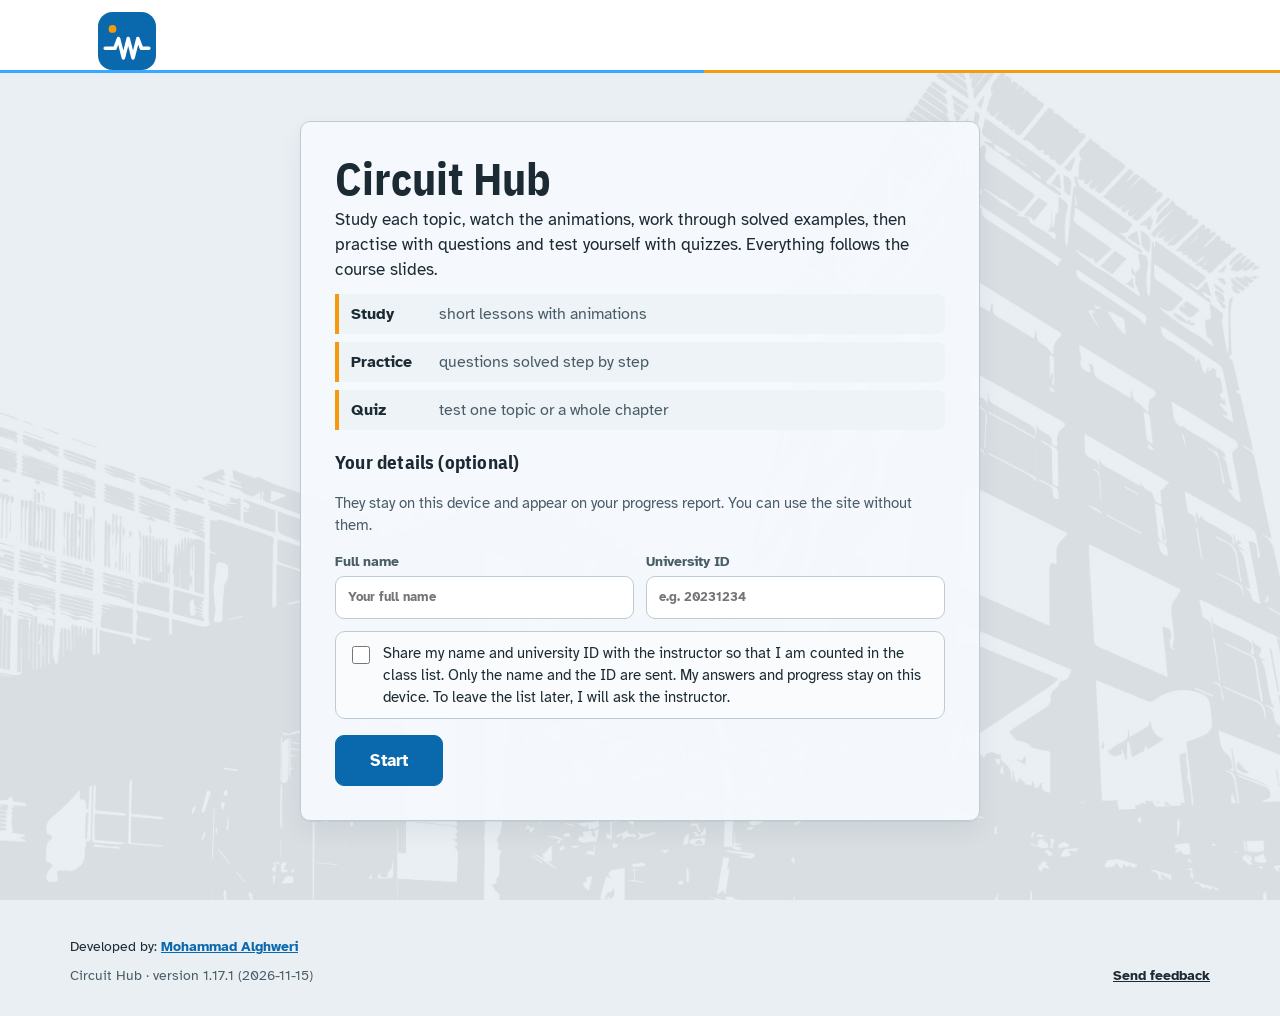
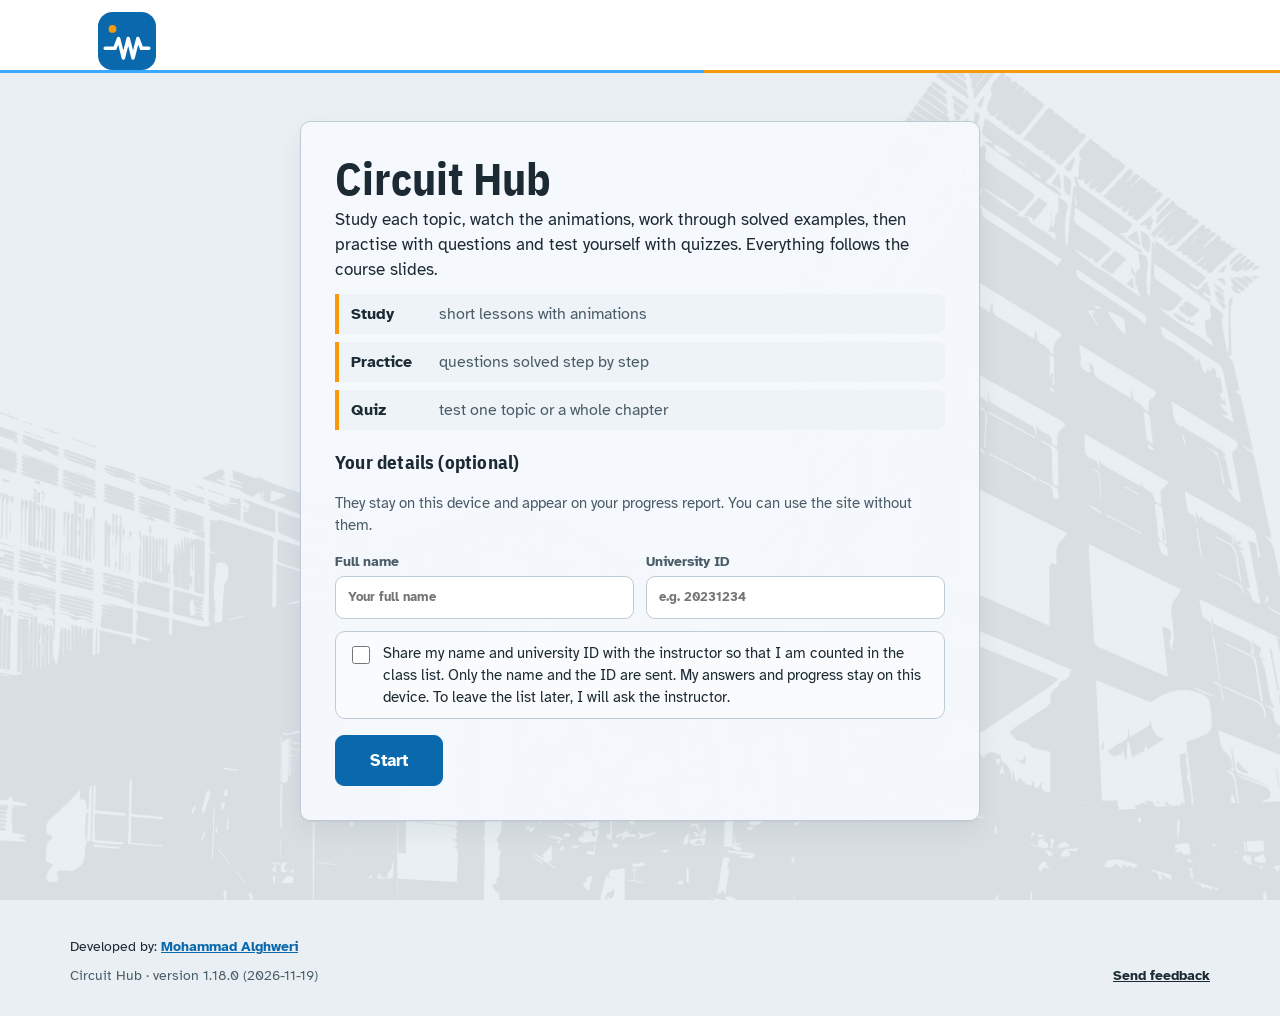
